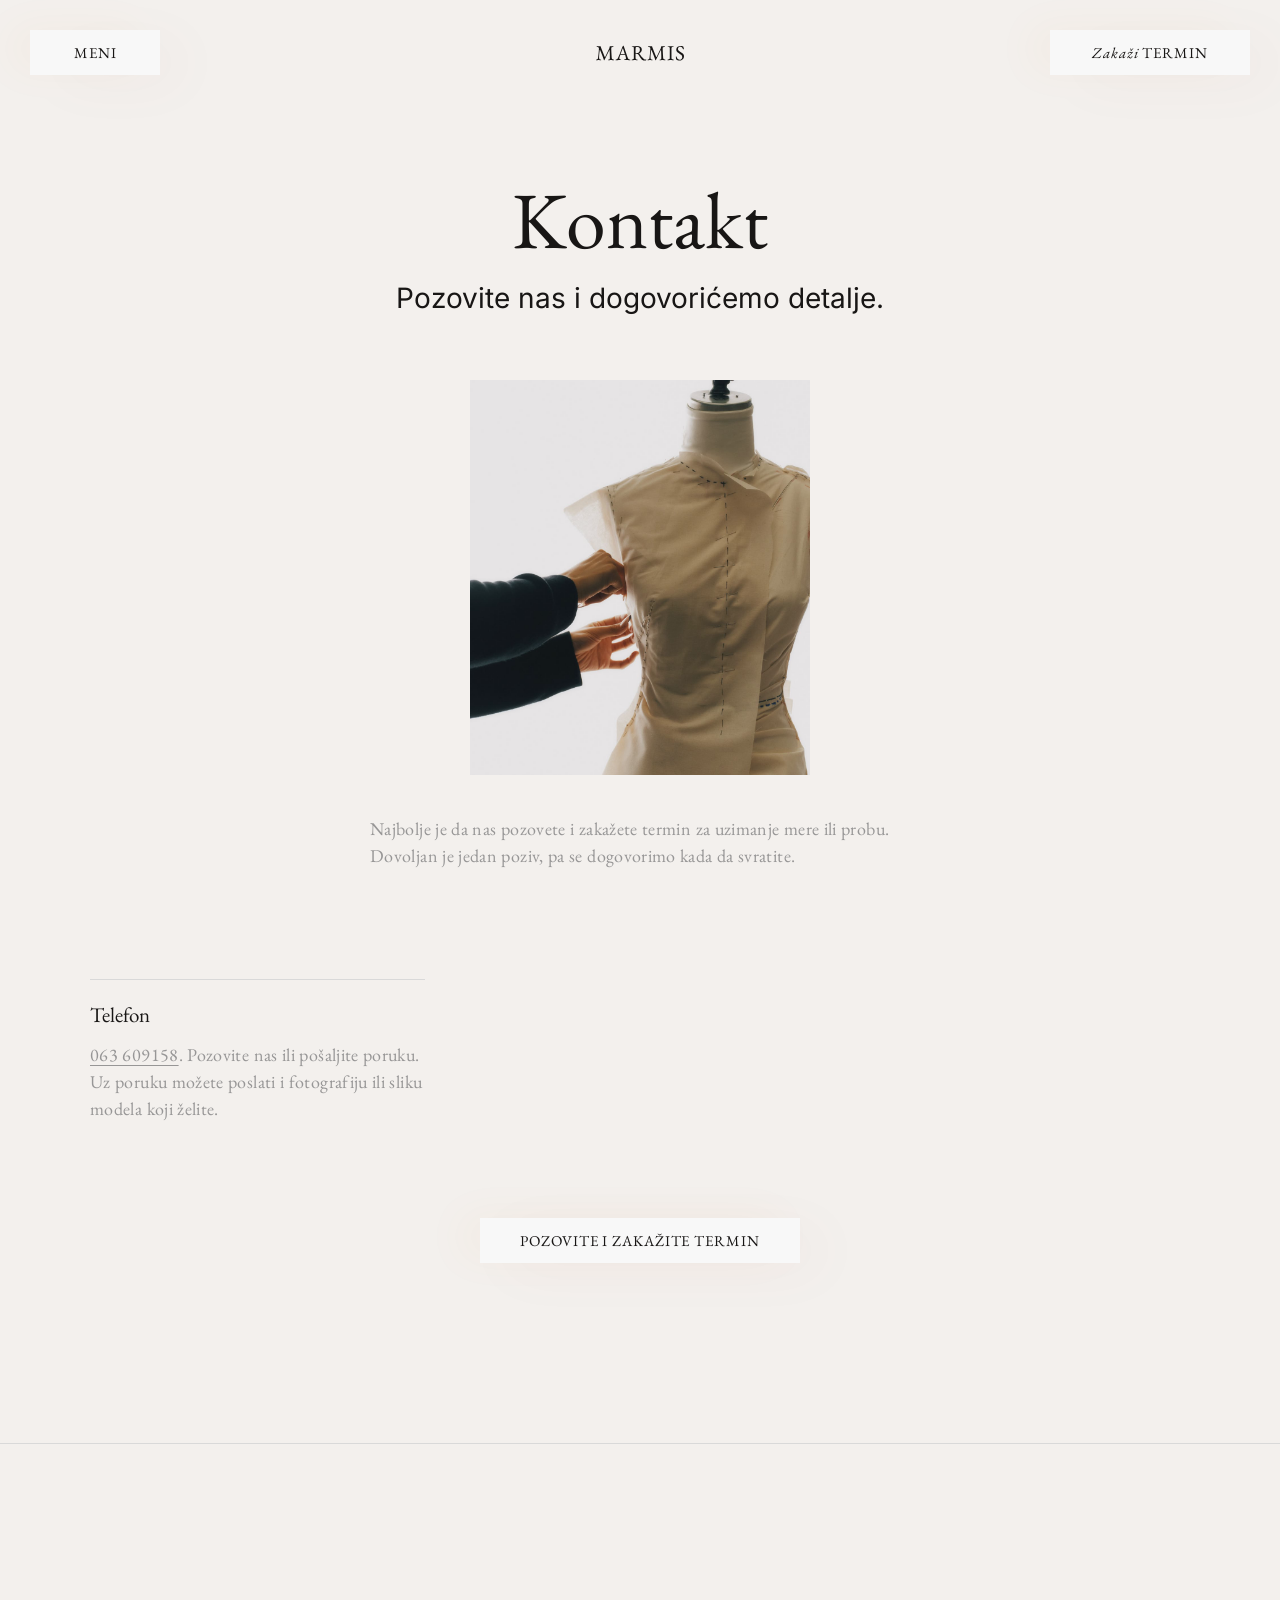
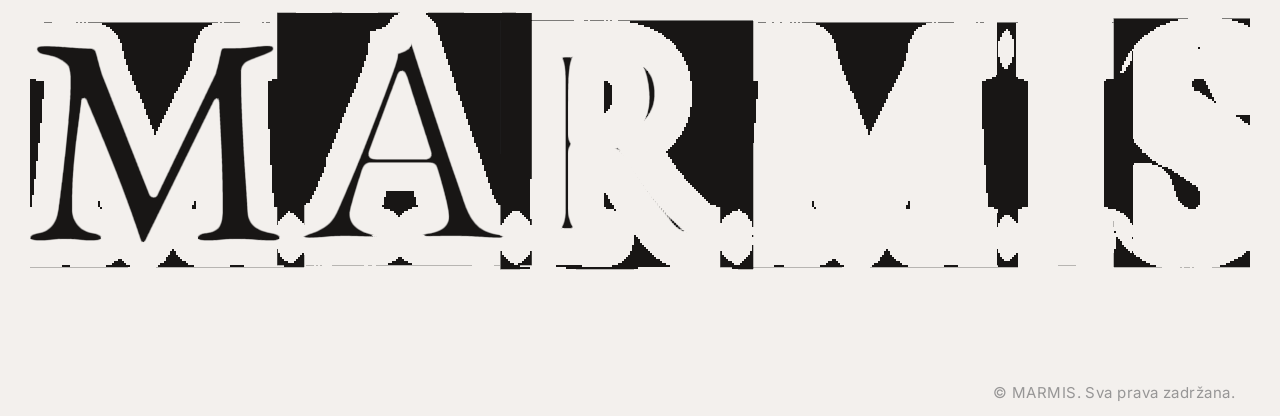
==== kontakt/index.html @ 658a33f3 "MARMIS: sajt za marmis.rs Statički mirror sajta spreman za Vercel, sa build skriptama koje ga sklapa" ====
<!DOCTYPE html><html data-dpl-id="dpl_5DJLEfML6Tahb8bYNMHiKG68mpNy" lang="sr"><head><meta charSet="utf-8"/><link rel="preconnect" href="https://xei5vqg0.api.sanity.io"/><link href="https://xei5vqg0.api.sanity.io" rel="dns-prefetch"/><meta name="viewport" content="width=device-width, initial-scale=1"/><link rel="preload" href="fonts/EBGaramond-Regular.woff2" as="font" crossorigin="anonymous" type="font/woff2"/><link rel="preload" href="fonts/EBGaramond-Italic.woff2" as="font" crossorigin="anonymous" type="font/woff2"/><link rel="stylesheet" href="/_next/static/chunks/18bp.akqca-3_.css?dpl=dpl_5DJLEfML6Tahb8bYNMHiKG68mpNy" data-precedence="next"/><link rel="stylesheet" href="/_next/static/chunks/0_ami5.utm9f8.css?dpl=dpl_5DJLEfML6Tahb8bYNMHiKG68mpNy" data-precedence="next"/><link rel="stylesheet" href="/_next/static/chunks/0ot2j1ufaj_~p.css?dpl=dpl_5DJLEfML6Tahb8bYNMHiKG68mpNy" data-precedence="next"/><link rel="stylesheet" href="/_next/static/chunks/0b.y.basln~dj.css?dpl=dpl_5DJLEfML6Tahb8bYNMHiKG68mpNy" data-precedence="next"/><link rel="stylesheet" href="/_next/static/chunks/0nga488.cjoh-.css?dpl=dpl_5DJLEfML6Tahb8bYNMHiKG68mpNy" data-precedence="next"/><link rel="preload" as="script" fetchPriority="low" href="/_next/static/chunks/17gsouh7epk3e.js?dpl=dpl_5DJLEfML6Tahb8bYNMHiKG68mpNy"/><script src="/_next/static/chunks/0f4lvirgu_tl7.js?dpl=dpl_5DJLEfML6Tahb8bYNMHiKG68mpNy" async=""></script><script src="/_next/static/chunks/0rg57dqhtc7mz.js?dpl=dpl_5DJLEfML6Tahb8bYNMHiKG68mpNy" async=""></script><script src="/_next/static/chunks/0k7clit8ax_.~.js?dpl=dpl_5DJLEfML6Tahb8bYNMHiKG68mpNy" async=""></script><script src="/_next/static/chunks/0fkbmzrhnu075.js?dpl=dpl_5DJLEfML6Tahb8bYNMHiKG68mpNy" async=""></script><script src="/_next/static/chunks/0pfr5ypyk26l~.js?dpl=dpl_5DJLEfML6Tahb8bYNMHiKG68mpNy" async=""></script><script src="/_next/static/chunks/0yw34h1reer-v.js?dpl=dpl_5DJLEfML6Tahb8bYNMHiKG68mpNy" async=""></script><script src="/_next/static/chunks/115-ylee-fuct.js?dpl=dpl_5DJLEfML6Tahb8bYNMHiKG68mpNy" async=""></script><script src="/_next/static/chunks/turbopack-02s--b2e7r0cz.js?dpl=dpl_5DJLEfML6Tahb8bYNMHiKG68mpNy" async=""></script><script src="/_next/static/chunks/0hk_b7xgkd4m6.js?dpl=dpl_5DJLEfML6Tahb8bYNMHiKG68mpNy" async=""></script><script src="/_next/static/chunks/0tgsa3kk2ystz.js?dpl=dpl_5DJLEfML6Tahb8bYNMHiKG68mpNy" async=""></script><script src="/_next/static/chunks/0_-owz2gqauyp.js?dpl=dpl_5DJLEfML6Tahb8bYNMHiKG68mpNy" async=""></script><script src="/_next/static/chunks/0lt-.ha_261u8.js?dpl=dpl_5DJLEfML6Tahb8bYNMHiKG68mpNy" async=""></script><script src="/_next/static/chunks/0jnvfabahyhmj.js?dpl=dpl_5DJLEfML6Tahb8bYNMHiKG68mpNy" async=""></script><script src="/_next/static/chunks/02unrdx1lxkac.js?dpl=dpl_5DJLEfML6Tahb8bYNMHiKG68mpNy" async=""></script><script src="/_next/static/chunks/0zjg_4s8nezvs.js?dpl=dpl_5DJLEfML6Tahb8bYNMHiKG68mpNy" async=""></script><script src="/_next/static/chunks/040~pl7oz.8jg.js?dpl=dpl_5DJLEfML6Tahb8bYNMHiKG68mpNy" async=""></script><script src="/_next/static/chunks/0rr86m823plm1.js?dpl=dpl_5DJLEfML6Tahb8bYNMHiKG68mpNy" async=""></script><script src="/_next/static/chunks/0fruuqydg84mu.js?dpl=dpl_5DJLEfML6Tahb8bYNMHiKG68mpNy" async=""></script><script src="/_next/static/chunks/0n6hizhi3wore.js?dpl=dpl_5DJLEfML6Tahb8bYNMHiKG68mpNy" async=""></script><script src="/_next/static/chunks/07yqe6s1w-tze.js?dpl=dpl_5DJLEfML6Tahb8bYNMHiKG68mpNy" async=""></script><link rel="preload" href="/_next/static/chunks/0eklt3ph0zxni.css?dpl=dpl_5DJLEfML6Tahb8bYNMHiKG68mpNy" as="style"/><link rel="apple-touch-icon" sizes="180x180" href="/apple-touch-icon.png"/><link rel="icon" type="image/png" sizes="32x32" href="/favicon-light-32x32.png" media="(prefers-color-scheme: light)"/><link rel="icon" type="image/png" sizes="16x16" href="/favicon-light-16x16.png" media="(prefers-color-scheme: light)"/><link rel="icon" type="image/png" sizes="32x32" href="/favicon-dark-32x32.png" media="(prefers-color-scheme: dark)"/><link rel="icon" type="image/png" sizes="16x16" href="/favicon-dark-16x16.png" media="(prefers-color-scheme: dark)"/><link rel="manifest" href="/site.webmanifest"/><link rel="preload" href="fonts/EBGaramond-Regular.woff2" as="font" type="font/woff2" crossorigin="anonymous"/><link rel="preload" href="fonts/EBGaramond-Italic.woff2" as="font" type="font/woff2" crossorigin="anonymous"/><title>Kontakt | MARMIS — šivačka radnja u Kragujevcu</title><meta name="description" content="Kontakt šivačke radnje MARMIS u Kragujevcu. Pozovite 063 609158 i zakažite uzimanje mere ili probu."/><meta name="application-name" content="MARMIS"/><meta name="theme-color" content="#ffffff"/><meta name="robots" content="index, follow"/><meta name="googlebot" content="index, follow, max-video-preview:-1, max-image-preview:large, max-snippet:-1"/><link rel="canonical" href="https://marmis.rs/kontakt"/><meta property="og:title" content="Kontakt | MARMIS — šivačka radnja u Kragujevcu"/><meta property="og:description" content="MARMIS je šivačka radnja u Kragujevcu. Godinama šijemo po meri, a kroj se pravi prema vašoj želji i vašoj figuri."/><meta property="og:url" content="https://marmis.rs/kontakt"/><meta property="og:site_name" content="MARMIS"/><meta property="og:locale" content="sr_RS"/><meta property="og:image" content="https://marmis.rs/images/xei5vqg0/production/8e3034304dca200363d214d56484cafa014a2326-20604x11590.jpg?w=1200&amp;h=630&amp;fit=crop"/><meta property="og:image:width" content="1200"/><meta property="og:image:height" content="630"/><meta property="og:image:alt" content="Radionica MARMIS u Kragujevcu"/><meta property="og:type" content="website"/><meta name="twitter:card" content="summary_large_image"/><meta name="twitter:title" content="Kontakt | MARMIS — šivačka radnja u Kragujevcu"/><meta name="twitter:description" content="MARMIS je šivačka radnja u Kragujevcu. Godinama šijemo po meri, a kroj se pravi prema vašoj želji i vašoj figuri."/><meta name="twitter:image" content="https://marmis.rs/images/xei5vqg0/production/8e3034304dca200363d214d56484cafa014a2326-20604x11590.jpg?w=1200&amp;h=630&amp;fit=crop"/><script type="application/ld+json">{"@context":"https://schema.org","@type":"ClothingStore","@id":"https://marmis.rs/#organization","name":"MARMIS","legalName":"MARMIS šivačka radnja","url":"https://marmis.rs","telephone":"+381 63 609158","description":"MARMIS je šivačka radnja u Kragujevcu. Godinama šijemo po meri, a kroj se pravi prema vašoj želji i vašoj figuri.","logo":{"@type":"ImageObject","url":"https://marmis.rs/android-chrome-512x512.png","width":512,"height":512},"image":["https://marmis.rs/images/xei5vqg0/production/8e3034304dca200363d214d56484cafa014a2326-20604x11590.jpg","https://marmis.rs/images/xei5vqg0/production/fe9dfb2b06f0b04fa45dc0ebd925dc3b39517dc5-1728x1001.jpg"],"address":{"@type":"PostalAddress","streetAddress":"Kneginje Ljubice 2","addressLocality":"Kragujevac","postalCode":"34000","addressRegion":"Šumadijski okrug","addressCountry":"RS"},"areaServed":{"@type":"City","name":"Kragujevac"},"knowsLanguage":"sr","currenciesAccepted":"RSD","contactPoint":{"@type":"ContactPoint","telephone":"+381 63 609158","contactType":"customer service","availableLanguage":["sr"],"areaServed":"RS"},"makesOffer":{"@type":"Offer","itemOffered":{"@type":"Service","name":"Šivenje odeće po meri","serviceType":"Šivenje po meri","provider":{"@id":"https://marmis.rs/#organization"},"areaServed":{"@type":"City","name":"Kragujevac"}}}}</script><script type="application/ld+json">{"@context":"https://schema.org","@graph":[{"@type":"WebSite","@id":"https://marmis.rs/#website","name":"MARMIS","url":"https://marmis.rs","description":"MARMIS je šivačka radnja u Kragujevcu. Godinama šijemo po meri, a kroj se pravi prema vašoj želji i vašoj figuri.","inLanguage":"sr-RS","publisher":{"@id":"https://marmis.rs/#organization"}},{"@type":"ContactPage","@id":"https://marmis.rs/kontakt#webpage","url":"https://marmis.rs/kontakt","name":"Kontakt | MARMIS — šivačka radnja u Kragujevcu","description":"Kontakt šivačke radnje MARMIS u Kragujevcu. Pozovite 063 609158 i zakažite uzimanje mere ili probu.","isPartOf":{"@id":"https://marmis.rs/#website"},"about":{"@id":"https://marmis.rs/#organization"},"inLanguage":"sr-RS","breadcrumb":{"@id":"https://marmis.rs/kontakt#breadcrumb"}},{"@type":"BreadcrumbList","@id":"https://marmis.rs/kontakt#breadcrumb","itemListElement":[{"@type":"ListItem","position":1,"name":"Početna","item":"https://marmis.rs"},{"@type":"ListItem","position":2,"name":"Kontakt"}]}]}</script><script src="/_next/static/chunks/03~yq9q893hmn.js?dpl=dpl_5DJLEfML6Tahb8bYNMHiKG68mpNy" noModule=""></script><style>/* MARMIS: impresum uklonjen iz futera */.RootLayoutFooterCredits-module-scss-module__PB550W__RootLayoutFooterCreditsTrigger{display:none!important}</style></head><body><div hidden=""><!--$--><!--/$--></div><a href="#main-content" class="skip-to-content">Pređi na sadržaj</a><!--$!--><template data-dgst="BAILOUT_TO_CLIENT_SIDE_RENDERING"></template><!--/$--><header class="RootLayoutHeader-module-scss-module__96vZrq__RootLayoutHeader RootLayoutHeader-module-scss-module__96vZrq__theme-plain RootLayoutHeader-module-scss-module__96vZrq__is-visible"><div><div data-focus-guard="true" tabindex="-1" style="width:1px;height:0px;padding:0;overflow:hidden;position:fixed;top:1px;left:1px"></div><div data-focus-lock-disabled="disabled"><div class="RootLayoutHeader-module-scss-module__96vZrq__top"><button class="Button-module-scss-module__VLzsWq__Button RootLayoutHeader-module-scss-module__96vZrq__trigger Button-module-scss-module__VLzsWq__theme-plain" id="_R_34tb_-trigger-desktop" aria-expanded="false" aria-controls="_R_34tb_-content" aria-label="Otvori meni"><span class="RootLayoutHeader-module-scss-module__96vZrq__inner"><span class="RootLayoutHeader-module-scss-module__96vZrq__menuText" aria-hidden="false"><span class="RootLayoutHeader-module-scss-module__96vZrq__menuTextLabel">Meni</span><span class="RootLayoutHeader-module-scss-module__96vZrq__menuTextCopy" aria-hidden="true">Meni</span></span><span class="RootLayoutHeader-module-scss-module__96vZrq__closeText" aria-hidden="true"><span class="RootLayoutHeader-module-scss-module__96vZrq__closeTextLabel">Zatvori</span><span class="RootLayoutHeader-module-scss-module__96vZrq__closeTextCopy" aria-hidden="true">Zatvori</span></span></span><div class="RootLayoutHeader-module-scss-module__96vZrq__RootLayoutHeaderMenuIcon RootLayoutHeader-module-scss-module__96vZrq__menuIcon RootLayoutHeader-module-scss-module__96vZrq__theme-plain"></div></button><a class="RootLayoutHeader-module-scss-module__96vZrq__logo" aria-label="Go to homepage" style="opacity:1" tabindex="0" href="/"><svg role="presentation" aria-hidden="true" focusable="false" class="Brand-module-scss-module__s2ofua__Brand RootLayoutHeader-module-scss-module__96vZrq__brand Brand-module-scss-module__s2ofua__theme-dark"><use xmlns:xlink="http://www.w3.org/1999/xlink" xlink:href="/brand.svg#logo" href="/brand.svg#logo"></use></svg></a><a class="Button-module-scss-module__VLzsWq__Button RootLayoutHeader-module-scss-module__96vZrq__button Button-module-scss-module__VLzsWq__theme-plain" tabindex="0" href="/kontakt"><div class="RootLayoutHeader-module-scss-module__96vZrq__buttonText"><div class="Button-module-scss-module__VLzsWq__ButtonAnimatedText Button-module-scss-module__VLzsWq__is-visible"><span class="Button-module-scss-module__VLzsWq__wrapper"><span class="Button-module-scss-module__VLzsWq__content"><div><p><em><span class="uppercase">z</span>akaži</em> <span class="uppercase">termin</span></p></div></span><span class="Button-module-scss-module__VLzsWq__copy" aria-hidden="true"><div><p><em><span class="uppercase">z</span>akaži</em> <span class="uppercase">termin</span></p></div></span></span></div></div><svg role="presentation" aria-hidden="true" focusable="false" class="RootLayoutHeader-module-scss-module__96vZrq__buttonIcon"><use xmlns:xlink="http://www.w3.org/1999/xlink" xlink:href="/icons.svg#bag" href="/icons.svg#bag"></use></svg></a></div><div id="_R_34tb_-content" class="RootLayoutHeader-module-scss-module__96vZrq__content" aria-labelledby="_R_34tb_-trigger-desktop"><div class="RootLayoutHeader-module-scss-module__96vZrq__overflow"><div class="RootLayoutHeader-module-scss-module__96vZrq__wrapper"><nav class="RootLayoutHeader-module-scss-module__96vZrq__primary"><ul class="RootLayoutHeader-module-scss-module__96vZrq__items"><li class="RootLayoutHeader-module-scss-module__96vZrq__item" style="--i:0"><a class="RootLayoutHeader-module-scss-module__96vZrq__link" href="/"><span class="RootLayoutHeader-module-scss-module__96vZrq__label"><span class="RootLayoutHeader-module-scss-module__96vZrq__word" style="--index:0">početna</span></span><span class="RootLayoutHeader-module-scss-module__96vZrq__copy" aria-hidden="true"><span class="RootLayoutHeader-module-scss-module__96vZrq__word" style="--index:0">početna</span></span></a></li><li class="RootLayoutHeader-module-scss-module__96vZrq__item" style="--i:1"><a class="RootLayoutHeader-module-scss-module__96vZrq__link RootLayoutHeader-module-scss-module__96vZrq__active" href="/kontakt"><span class="RootLayoutHeader-module-scss-module__96vZrq__label"><span class="RootLayoutHeader-module-scss-module__96vZrq__word" style="--index:0">Kontakt</span></span><span class="RootLayoutHeader-module-scss-module__96vZrq__copy" aria-hidden="true"><span class="RootLayoutHeader-module-scss-module__96vZrq__word" style="--index:0">Kontakt</span></span></a></li></ul></nav><div class="RootLayoutHeader-module-scss-module__96vZrq__contact"><p>Kontakt:<br/>063 609158</p></div><div class="RootLayoutHeader-module-scss-module__96vZrq__secondary"><ul></ul></div><div class="RootLayoutHeader-module-scss-module__96vZrq__legals"><ul class="RootLayoutHeader-module-scss-module__96vZrq__legalsLinks"></ul></div></div></div></div></div><div data-focus-guard="true" tabindex="-1" style="width:1px;height:0px;padding:0;overflow:hidden;position:fixed;top:1px;left:1px"></div></div></header><main id="main-content"><section class="RegistryContent-module-scss-module__0mIfQa__RegistryContent" aria-labelledby="registry-title"><div class="RegistryContent-module-scss-module__0mIfQa__container"><header class="RegistryContent-module-scss-module__0mIfQa__head"><h1 id="registry-title" class="RegistryContent-module-scss-module__0mIfQa__title">Kontakt</h1><p class="RegistryContent-module-scss-module__0mIfQa__lead">Pozovite nas i dogovorićemo detalje.</p></header><div class="RegistryContent-module-scss-module__0mIfQa__media"><img alt="Proba na krojačkoj lutki u radionici MARMIS" loading="lazy" width="1200" height="1394" decoding="async" data-nimg="1" class="RegistryContent-module-scss-module__0mIfQa__image" style="color:transparent" sizes="100.00vw" srcSet="/images/registry/dress.png?w=32&amp;q=90 32w, /images/registry/dress.png?w=48&amp;q=90 48w, /images/registry/dress.png?w=64&amp;q=90 64w, /images/registry/dress.png?w=96&amp;q=90 96w, /images/registry/dress.png?w=128&amp;q=90 128w, /images/registry/dress.png?w=256&amp;q=90 256w, /images/registry/dress.png?w=384&amp;q=90 384w, /images/registry/dress.png?w=640&amp;q=90 640w, /images/registry/dress.png?w=750&amp;q=90 750w, /images/registry/dress.png?w=828&amp;q=90 828w, /images/registry/dress.png?w=1080&amp;q=90 1080w, /images/registry/dress.png?w=1200&amp;q=90 1200w, /images/registry/dress.png?w=1920&amp;q=90 1920w, /images/registry/dress.png?w=2048&amp;q=90 2048w, /images/registry/dress.png?w=3840&amp;q=90 3840w" src="/images/registry/dress.png?w=3840&amp;q=90"/></div><div class="RegistryContent-module-scss-module__0mIfQa__featureText"><p class="RegistryContent-module-scss-module__0mIfQa__body">Najbolje je da nas pozovete i zakažete termin za uzimanje mere ili probu. Dovoljan je jedan poziv, pa se dogovorimo kada da svratite.</p></div><ul class="RegistryContent-module-scss-module__0mIfQa__platforms"><li class="RegistryContent-module-scss-module__0mIfQa__platform"><h2 class="RegistryContent-module-scss-module__0mIfQa__platformName">Telefon</h2><p class="RegistryContent-module-scss-module__0mIfQa__platformDescription"><a href="tel:+38163609158">063 609158</a>. Pozovite nas ili pošaljite poruku. Uz poruku možete poslati i fotografiju ili sliku modela koji želite.</p></li></ul><div class="RegistryContent-module-scss-module__0mIfQa__cta"><a class="Button-module-scss-module__VLzsWq__Button RegistryContent-module-scss-module__0mIfQa__button Button-module-scss-module__VLzsWq__theme-plain" href="tel:+38163609158">Pozovite i zakažite termin</a></div></div></section><!--$--><!--/$--></main><footer class="RootLayoutFooter-module-scss-module__KkJg2G__RootLayoutFooter RootLayoutFooter-module-scss-module__KkJg2G__variant-default"><div class="RootLayoutFooter-module-scss-module__KkJg2G__container"><nav class="RootLayoutFooter-module-scss-module__KkJg2G__primary"><a class="RootLayoutFooter-module-scss-module__KkJg2G__link" style="--index:0" href="/"><span class="RootLayoutFooter-module-scss-module__KkJg2G__inner"><span class="RootLayoutFooter-module-scss-module__KkJg2G__label">Početna</span><span class="RootLayoutFooter-module-scss-module__KkJg2G__copy" aria-hidden="true">Početna</span></span></a></nav><ul class="RootLayoutFooter-module-scss-module__KkJg2G__secondary"><li><a class="RootLayoutFooter-module-scss-module__KkJg2G__link" style="--index:0" href="/kontakt"><span class="RootLayoutFooter-module-scss-module__KkJg2G__inner"><span class="RootLayoutFooter-module-scss-module__KkJg2G__label">Kontakt<svg role="presentation" aria-hidden="true" focusable="false" style="transform:rotate(-135deg)" class="RootLayoutFooter-module-scss-module__KkJg2G__icon" direction="up-right"><use xmlns:xlink="http://www.w3.org/1999/xlink" xlink:href="/icons.svg#arrow" href="/icons.svg#arrow"></use></svg></span><span class="RootLayoutFooter-module-scss-module__KkJg2G__copy" aria-hidden="true">Kontakt<svg role="presentation" aria-hidden="true" focusable="false" style="transform:rotate(-135deg)" class="RootLayoutFooter-module-scss-module__KkJg2G__icon" direction="up-right"><use xmlns:xlink="http://www.w3.org/1999/xlink" xlink:href="/icons.svg#arrow" href="/icons.svg#arrow"></use></svg></span></span></a></li></ul><div class="RootLayoutFooter-module-scss-module__KkJg2G__scene"></div><div class="RootLayoutFooter-module-scss-module__KkJg2G__legals"></div><div class="RootLayoutFooter-module-scss-module__KkJg2G__credits"><p class="RootLayoutFooter-module-scss-module__KkJg2G__copyright">© MARMIS. Sva prava zadržana.</p><button class="RootLayoutFooterCredits-module-scss-module__PB550W__RootLayoutFooterCreditsTrigger" type="button" aria-haspopup="dialog" aria-expanded="false" aria-controls="radix-_R_b8tb_" data-state="closed"></button></div></div></footer><div id="fullscreen"></div><!--$!--><template data-dgst="BAILOUT_TO_CLIENT_SIDE_RENDERING"></template><!--/$--><!--$!--><template data-dgst="BAILOUT_TO_CLIENT_SIDE_RENDERING"></template><!--/$--><script>if(/^((?!chrome|android).)*safari/i.test(navigator.userAgent)){const m=document.createElement('meta');m.name='viewport';m.content="width=device-width, initial-scale=1, maximum-scale=1";document.head.appendChild(m)}</script><script>
      (function(){const ua=navigator.userAgent;const isSafari=/^((?!chrome|android).)*safari/i.test(ua);if(isSafari){const match=ua.match(/Version\/(\d+)/);const version=match ? parseInt(match[1],10) : null;if(version!==null&&version<=18){document.documentElement.classList.add('safari-legacy');}}
      })();
    </script><script>if(history.scrollRestoration){history.scrollRestoration='manual';}else{window.onbeforeunload=function(){window.scrollTo(0,0);}}</script><script>console.log("%cDeveloped by plutot.cool → https://plutot.cool/", "color: #fff; background: #000; font-weight: bold; font-family: monospace; padding: 3px 7px; border-radius: 2px;")</script><script src="/_next/static/chunks/17gsouh7epk3e.js?dpl=dpl_5DJLEfML6Tahb8bYNMHiKG68mpNy" id="_R_" async=""></script><script>(self.__next_f=self.__next_f||[]).push([0])</script><script>self.__next_f.push([1,"1:\"$Sreact.fragment\"\n3:I[331373,[\"/_next/static/chunks/0hk_b7xgkd4m6.js?dpl=dpl_5DJLEfML6Tahb8bYNMHiKG68mpNy\",\"/_next/static/chunks/0tgsa3kk2ystz.js?dpl=dpl_5DJLEfML6Tahb8bYNMHiKG68mpNy\",\"/_next/static/chunks/0_-owz2gqauyp.js?dpl=dpl_5DJLEfML6Tahb8bYNMHiKG68mpNy\",\"/_next/static/chunks/0lt-.ha_261u8.js?dpl=dpl_5DJLEfML6Tahb8bYNMHiKG68mpNy\",\"/_next/static/chunks/0jnvfabahyhmj.js?dpl=dpl_5DJLEfML6Tahb8bYNMHiKG68mpNy\",\"/_next/static/chunks/02unrdx1lxkac.js?dpl=dpl_5DJLEfML6Tahb8bYNMHiKG68mpNy\",\"/_next/static/chunks/0zjg_4s8nezvs.js?dpl=dpl_5DJLEfML6Tahb8bYNMHiKG68mpNy\",\"/_next/static/chunks/040~pl7oz.8jg.js?dpl=dpl_5DJLEfML6Tahb8bYNMHiKG68mpNy\",\"/_next/static/chunks/0rr86m823plm1.js?dpl=dpl_5DJLEfML6Tahb8bYNMHiKG68mpNy\",\"/_next/static/chunks/0fruuqydg84mu.js?dpl=dpl_5DJLEfML6Tahb8bYNMHiKG68mpNy\"],\"default\"]\n4:I[117160,[\"/_next/static/chunks/0hk_b7xgkd4m6.js?dpl=dpl_5DJLEfML6Tahb8bYNMHiKG68mpNy\",\"/_next/static/chunks/0tgsa3kk2ystz.js?dpl=dpl_5DJLEfML6Tahb8bYNMHiKG68mpNy\",\"/_next/static/chunks/0_-owz2gqauyp.js?dpl=dpl_5DJLEfML6Tahb8bYNMHiKG68mpNy\",\"/_next/static/chunks/0lt-.ha_261u8.js?dpl=dpl_5DJLEfML6Tahb8bYNMHiKG68mpNy\",\"/_next/static/chunks/0jnvfabahyhmj.js?dpl=dpl_5DJLEfML6Tahb8bYNMHiKG68mpNy\",\"/_next/static/chunks/02unrdx1lxkac.js?dpl=dpl_5DJLEfML6Tahb8bYNMHiKG68mpNy\",\"/_next/static/chunks/0zjg_4s8nezvs.js?dpl=dpl_5DJLEfML6Tahb8bYNMHiKG68mpNy\",\"/_next/static/chunks/040~pl7oz.8jg.js?dpl=dpl_5DJLEfML6Tahb8bYNMHiKG68mpNy\",\"/_next/static/chunks/0rr86m823plm1.js?dpl=dpl_5DJLEfML6Tahb8bYNMHiKG68mpNy\",\"/_next/static/chunks/0fruuqydg84mu.js?dpl=dpl_5DJLEfML6Tahb8bYNMHiKG68mpNy\"],\"default\"]\n6:I[904644,[\"/_next/static/chunks/0hk_b7xgkd4m6.js?dpl=dpl_5DJLEfML6Tahb8bYNMHiKG68mpNy\",\"/_next/static/chunks/0tgsa3kk2ystz.js?dpl=dpl_5DJLEfML6Tahb8bYNMHiKG68mpNy\",\"/_next/static/chunks/0_-owz2gqauyp.js?dpl=dpl_5DJLEfML6Tahb8bYNMHiKG68mpNy\",\"/_next/static/chunks/0lt-.ha_261u8.js?dpl=dpl_5DJLEfML6Tahb8bYNMHiKG68mpNy\",\"/_next/static/chunks/0jnvfabahyhmj.js?dpl=dpl_5DJLEfML6Tahb8bYNMHiKG68mpNy\",\"/_next/static/chunks/02unrdx1lxkac.js?dpl=dpl_5DJLEfML6Tahb8bYNMHiKG68mpNy\",\"/_next/static/chunks/0zjg_4s8nezvs.js?dpl=dpl_5DJLEfML6Tahb8bYNMHiKG68mpNy\",\"/_next/static/chunks/040~pl7oz.8jg.js?dpl=dpl_5DJLEfML6Tahb8bYNMHiKG68mpNy\",\"/_next/static/chunks/0rr86m823plm1.js?dpl=dpl_5DJLEfML6Tahb8bYNMHiKG68mpNy\",\"/_next/static/chunks/0fruuqydg84mu.js?dpl=dpl_5DJLEfML6Tahb8bYNMHiKG68mpNy\"],\"OutletBoundary\"]\n7:\"$Sreact.suspense\"\na:I[904644,[\"/_next/static/chunks/0hk_b7xgkd4m6.js?dpl=dpl_5DJLEfML6Tahb8bYNMHiKG68mpNy\",\"/_next/static/chunks/0tgsa3kk2ystz.js?dpl=dpl_5DJLEfML6Tahb8bYNMHiKG68mpNy\",\"/_next/static/chunks/0_-owz2gqauyp.js?dpl=dpl_5DJLEfML6Tahb8bYNMHiKG68mpNy\",\"/_next/static/chunks/0lt-.ha_261u8.js?dpl=dpl_5DJLEfML6Tahb8bYNMHiKG68mpNy\",\"/_next/static/chunks/0jnvfabahyhmj.js?dpl=dpl_5DJLEfML6Tahb8bYNMHiKG68mpNy\",\"/_next/static/chunks/02unrdx1lxkac.js?dpl=dpl_5DJLEfML6Tahb8bYNMHiKG68mpNy\",\"/_next/static/chunks/0zjg_4s8nezvs.js?dpl=dpl_5DJLEfML6Tahb8bYNMHiKG68mpNy\",\"/_next/static/chunks/040~pl7oz.8jg.js?dpl=dpl_5DJLEfML6Tahb8bYNMHiKG68mpNy\",\"/_next/static/chunks/0rr86m823plm1.js?dpl=dpl_5DJLEfML6Tahb8bYNMHiKG68mpNy\",\"/_next/static/chunks/0fruuqydg84mu.js?dpl=dpl_5DJLEfML6Tahb8bYNMHiKG68mpNy\"],\"ViewportBoundary\"]\n"])</script><script>self.__next_f.push([1,"c:I[904644,[\"/_next/static/chunks/0hk_b7xgkd4m6.js?dpl=dpl_5DJLEfML6Tahb8bYNMHiKG68mpNy\",\"/_next/static/chunks/0tgsa3kk2ystz.js?dpl=dpl_5DJLEfML6Tahb8bYNMHiKG68mpNy\",\"/_next/static/chunks/0_-owz2gqauyp.js?dpl=dpl_5DJLEfML6Tahb8bYNMHiKG68mpNy\",\"/_next/static/chunks/0lt-.ha_261u8.js?dpl=dpl_5DJLEfML6Tahb8bYNMHiKG68mpNy\",\"/_next/static/chunks/0jnvfabahyhmj.js?dpl=dpl_5DJLEfML6Tahb8bYNMHiKG68mpNy\",\"/_next/static/chunks/02unrdx1lxkac.js?dpl=dpl_5DJLEfML6Tahb8bYNMHiKG68mpNy\",\"/_next/static/chunks/0zjg_4s8nezvs.js?dpl=dpl_5DJLEfML6Tahb8bYNMHiKG68mpNy\",\"/_next/static/chunks/040~pl7oz.8jg.js?dpl=dpl_5DJLEfML6Tahb8bYNMHiKG68mpNy\",\"/_next/static/chunks/0rr86m823plm1.js?dpl=dpl_5DJLEfML6Tahb8bYNMHiKG68mpNy\",\"/_next/static/chunks/0fruuqydg84mu.js?dpl=dpl_5DJLEfML6Tahb8bYNMHiKG68mpNy\"],\"MetadataBoundary\"]\ne:I[563491,[\"/_next/static/chunks/0hk_b7xgkd4m6.js?dpl=dpl_5DJLEfML6Tahb8bYNMHiKG68mpNy\",\"/_next/static/chunks/0tgsa3kk2ystz.js?dpl=dpl_5DJLEfML6Tahb8bYNMHiKG68mpNy\",\"/_next/static/chunks/0_-owz2gqauyp.js?dpl=dpl_5DJLEfML6Tahb8bYNMHiKG68mpNy\",\"/_next/static/chunks/0lt-.ha_261u8.js?dpl=dpl_5DJLEfML6Tahb8bYNMHiKG68mpNy\",\"/_next/static/chunks/0jnvfabahyhmj.js?dpl=dpl_5DJLEfML6Tahb8bYNMHiKG68mpNy\",\"/_next/static/chunks/02unrdx1lxkac.js?dpl=dpl_5DJLEfML6Tahb8bYNMHiKG68mpNy\",\"/_next/static/chunks/0zjg_4s8nezvs.js?dpl=dpl_5DJLEfML6Tahb8bYNMHiKG68mpNy\",\"/_next/static/chunks/040~pl7oz.8jg.js?dpl=dpl_5DJLEfML6Tahb8bYNMHiKG68mpNy\",\"/_next/static/chunks/0rr86m823plm1.js?dpl=dpl_5DJLEfML6Tahb8bYNMHiKG68mpNy\",\"/_next/static/chunks/0fruuqydg84mu.js?dpl=dpl_5DJLEfML6Tahb8bYNMHiKG68mpNy\",\"/_next/static/chunks/0n6hizhi3wore.js?dpl=dpl_5DJLEfML6Tahb8bYNMHiKG68mpNy\"],\"default\"]\n:HL[\"/_next/static/chunks/18bp.akqca-3_.css?dpl=dpl_5DJLEfML6Tahb8bYNMHiKG68mpNy\",\"style\"]\n:HL[\"/_next/static/chunks/0_ami5.utm9f8.css?dpl=dpl_5DJLEfML6Tahb8bYNMHiKG68mpNy\",\"style\"]\n:HL[\"/_next/static/chunks/0ot2j1ufaj_~p.css?dpl=dpl_5DJLEfML6Tahb8bYNMHiKG68mpNy\",\"style\"]\n:HL[\"/_next/static/chunks/0b.y.basln~dj.css?dpl=dpl_5DJLEfML6Tahb8bYNMHiKG68mpNy\",\"style\"]\n:HL[\"/_next/static/chunks/0nga488.cjoh-.css?dpl=dpl_5DJLEfML6Tahb8bYNMHiKG68mpNy\",\"style\"]\n"])</script><script>self.__next_f.push([1,"0:{\"P\":null,\"c\":[\"\",\"registry\"],\"q\":\"\",\"i\":false,\"f\":[[[\"\",{\"children\":[\"registry\",{\"children\":[\"__PAGE__\",{}]}]},\"$undefined\",\"$undefined\",16],[[\"$\",\"$1\",\"c\",{\"children\":[[[\"$\",\"link\",\"0\",{\"rel\":\"stylesheet\",\"href\":\"/_next/static/chunks/18bp.akqca-3_.css?dpl=dpl_5DJLEfML6Tahb8bYNMHiKG68mpNy\",\"precedence\":\"next\",\"crossOrigin\":\"$undefined\",\"nonce\":\"$undefined\"}],[\"$\",\"link\",\"1\",{\"rel\":\"stylesheet\",\"href\":\"/_next/static/chunks/0_ami5.utm9f8.css?dpl=dpl_5DJLEfML6Tahb8bYNMHiKG68mpNy\",\"precedence\":\"next\",\"crossOrigin\":\"$undefined\",\"nonce\":\"$undefined\"}],[\"$\",\"link\",\"2\",{\"rel\":\"stylesheet\",\"href\":\"/_next/static/chunks/0ot2j1ufaj_~p.css?dpl=dpl_5DJLEfML6Tahb8bYNMHiKG68mpNy\",\"precedence\":\"next\",\"crossOrigin\":\"$undefined\",\"nonce\":\"$undefined\"}],[\"$\",\"link\",\"3\",{\"rel\":\"stylesheet\",\"href\":\"/_next/static/chunks/0b.y.basln~dj.css?dpl=dpl_5DJLEfML6Tahb8bYNMHiKG68mpNy\",\"precedence\":\"next\",\"crossOrigin\":\"$undefined\",\"nonce\":\"$undefined\"}],[\"$\",\"script\",\"script-0\",{\"src\":\"/_next/static/chunks/0hk_b7xgkd4m6.js?dpl=dpl_5DJLEfML6Tahb8bYNMHiKG68mpNy\",\"async\":true,\"nonce\":\"$undefined\"}],[\"$\",\"script\",\"script-1\",{\"src\":\"/_next/static/chunks/0tgsa3kk2ystz.js?dpl=dpl_5DJLEfML6Tahb8bYNMHiKG68mpNy\",\"async\":true,\"nonce\":\"$undefined\"}],[\"$\",\"script\",\"script-2\",{\"src\":\"/_next/static/chunks/0_-owz2gqauyp.js?dpl=dpl_5DJLEfML6Tahb8bYNMHiKG68mpNy\",\"async\":true,\"nonce\":\"$undefined\"}],[\"$\",\"script\",\"script-3\",{\"src\":\"/_next/static/chunks/0lt-.ha_261u8.js?dpl=dpl_5DJLEfML6Tahb8bYNMHiKG68mpNy\",\"async\":true,\"nonce\":\"$undefined\"}],[\"$\",\"script\",\"script-4\",{\"src\":\"/_next/static/chunks/0jnvfabahyhmj.js?dpl=dpl_5DJLEfML6Tahb8bYNMHiKG68mpNy\",\"async\":true,\"nonce\":\"$undefined\"}],[\"$\",\"script\",\"script-5\",{\"src\":\"/_next/static/chunks/02unrdx1lxkac.js?dpl=dpl_5DJLEfML6Tahb8bYNMHiKG68mpNy\",\"async\":true,\"nonce\":\"$undefined\"}],[\"$\",\"script\",\"script-6\",{\"src\":\"/_next/static/chunks/0zjg_4s8nezvs.js?dpl=dpl_5DJLEfML6Tahb8bYNMHiKG68mpNy\",\"async\":true,\"nonce\":\"$undefined\"}],[\"$\",\"script\",\"script-7\",{\"src\":\"/_next/static/chunks/040~pl7oz.8jg.js?dpl=dpl_5DJLEfML6Tahb8bYNMHiKG68mpNy\",\"async\":true,\"nonce\":\"$undefined\"}],[\"$\",\"script\",\"script-8\",{\"src\":\"/_next/static/chunks/0rr86m823plm1.js?dpl=dpl_5DJLEfML6Tahb8bYNMHiKG68mpNy\",\"async\":true,\"nonce\":\"$undefined\"}],[\"$\",\"script\",\"script-9\",{\"src\":\"/_next/static/chunks/0fruuqydg84mu.js?dpl=dpl_5DJLEfML6Tahb8bYNMHiKG68mpNy\",\"async\":true,\"nonce\":\"$undefined\"}]],\"$L2\"]}],{\"children\":[[\"$\",\"$1\",\"c\",{\"children\":[null,[\"$\",\"$L3\",null,{\"parallelRouterKey\":\"children\",\"error\":\"$undefined\",\"errorStyles\":\"$undefined\",\"errorScripts\":\"$undefined\",\"template\":[\"$\",\"$L4\",null,{}],\"templateStyles\":\"$undefined\",\"templateScripts\":\"$undefined\",\"notFound\":\"$undefined\",\"forbidden\":\"$undefined\",\"unauthorized\":\"$undefined\"}]]}],{\"children\":[[\"$\",\"$1\",\"c\",{\"children\":[\"$L5\",[[\"$\",\"link\",\"0\",{\"rel\":\"stylesheet\",\"href\":\"/_next/static/chunks/0nga488.cjoh-.css?dpl=dpl_5DJLEfML6Tahb8bYNMHiKG68mpNy\",\"precedence\":\"next\",\"crossOrigin\":\"$undefined\",\"nonce\":\"$undefined\"}]],[\"$\",\"$L6\",null,{\"children\":[\"$\",\"$7\",null,{\"name\":\"Next.MetadataOutlet\",\"children\":\"$@8\"}]}]]}],{},null,false,null]},null,false,\"$@9\"]},null,false,null],[\"$\",\"$1\",\"h\",{\"children\":[null,[\"$\",\"$La\",null,{\"children\":\"$Lb\"}],[\"$\",\"div\",null,{\"hidden\":true,\"children\":[\"$\",\"$Lc\",null,{\"children\":[\"$\",\"$7\",null,{\"name\":\"Next.Metadata\",\"children\":\"$Ld\"}]}]}],null]}],false]],\"m\":\"$undefined\",\"G\":[\"$e\",[[\"$\",\"link\",\"0\",{\"rel\":\"stylesheet\",\"href\":\"/_next/static/chunks/18bp.akqca-3_.css?dpl=dpl_5DJLEfML6Tahb8bYNMHiKG68mpNy\",\"precedence\":\"next\",\"crossOrigin\":\"$undefined\",\"nonce\":\"$undefined\"}],[\"$\",\"link\",\"1\",{\"rel\":\"stylesheet\",\"href\":\"/_next/static/chunks/0_ami5.utm9f8.css?dpl=dpl_5DJLEfML6Tahb8bYNMHiKG68mpNy\",\"precedence\":\"next\",\"crossOrigin\":\"$undefined\",\"nonce\":\"$undefined\"}],[\"$\",\"link\",\"2\",{\"rel\":\"stylesheet\",\"href\":\"/_next/static/chunks/0ot2j1ufaj_~p.css?dpl=dpl_5DJLEfML6Tahb8bYNMHiKG68mpNy\",\"precedence\":\"next\",\"crossOrigin\":\"$undefined\",\"nonce\":\"$undefined\"}],[\"$\",\"link\",\"3\",{\"rel\":\"stylesheet\",\"href\":\"/_next/static/chunks/0b.y.basln~dj.css?dpl=dpl_5DJLEfML6Tahb8bYNMHiKG68mpNy\",\"precedence\":\"next\",\"crossOrigin\":\"$undefined\",\"nonce\":\"$undefined\"}]]],\"S\":true,\"h\":null,\"s\":\"$undefined\",\"l\":\"$undefined\",\"p\":\"$undefined\",\"d\":\"$undefined\"}\n"])</script><script>self.__next_f.push([1,"f:[]\n9:\"$Wf\"\nb:[[\"$\",\"meta\",\"0\",{\"charSet\":\"utf-8\"}],[\"$\",\"meta\",\"1\",{\"name\":\"viewport\",\"content\":\"width=device-width, initial-scale=1\"}]]\n10:I[394020,[\"/_next/static/chunks/0hk_b7xgkd4m6.js?dpl=dpl_5DJLEfML6Tahb8bYNMHiKG68mpNy\",\"/_next/static/chunks/0tgsa3kk2ystz.js?dpl=dpl_5DJLEfML6Tahb8bYNMHiKG68mpNy\",\"/_next/static/chunks/0_-owz2gqauyp.js?dpl=dpl_5DJLEfML6Tahb8bYNMHiKG68mpNy\",\"/_next/static/chunks/0lt-.ha_261u8.js?dpl=dpl_5DJLEfML6Tahb8bYNMHiKG68mpNy\",\"/_next/static/chunks/0jnvfabahyhmj.js?dpl=dpl_5DJLEfML6Tahb8bYNMHiKG68mpNy\",\"/_next/static/chunks/02unrdx1lxkac.js?dpl=dpl_5DJLEfML6Tahb8bYNMHiKG68mpNy\",\"/_next/static/chunks/0zjg_4s8nezvs.js?dpl=dpl_5DJLEfML6Tahb8bYNMHiKG68mpNy\",\"/_next/static/chunks/040~pl7oz.8jg.js?dpl=dpl_5DJLEfML6Tahb8bYNMHiKG68mpNy\",\"/_next/static/chunks/0rr86m823plm1.js?dpl=dpl_5DJLEfML6Tahb8bYNMHiKG68mpNy\",\"/_next/static/chunks/0fruuqydg84mu.js?dpl=dpl_5DJLEfML6Tahb8bYNMHiKG68mpNy\"],\"Analytics\"]\n11:I[544636,[\"/_next/static/chunks/0hk_b7xgkd4m6.js?dpl=dpl_5DJLEfML6Tahb8bYNMHiKG68mpNy\",\"/_next/static/chunks/0tgsa3kk2ystz.js?dpl=dpl_5DJLEfML6Tahb8bYNMHiKG68mpNy\",\"/_next/static/chunks/0_-owz2gqauyp.js?dpl=dpl_5DJLEfML6Tahb8bYNMHiKG68mpNy\",\"/_next/static/chunks/0lt-.ha_261u8.js?dpl=dpl_5DJLEfML6Tahb8bYNMHiKG68mpNy\",\"/_next/static/chunks/0jnvfabahyhmj.js?dpl=dpl_5DJLEfML6Tahb8bYNMHiKG68mpNy\",\"/_next/static/chunks/02unrdx1lxkac.js?dpl=dpl_5DJLEfML6Tahb8bYNMHiKG68mpNy\",\"/_next/static/chunks/0zjg_4s8nezvs.js?dpl=dpl_5DJLEfML6Tahb8bYNMHiKG68mpNy\",\"/_next/static/chunks/040~pl7oz.8jg.js?dpl=dpl_5DJLEfML6Tahb8bYNMHiKG68mpNy\",\"/_next/static/chunks/0rr86m823plm1.js?dpl=dpl_5DJLEfML6Tahb8bYNMHiKG68mpNy\",\"/_next/static/chunks/0fruuqydg84mu.js?dpl=dpl_5DJLEfML6Tahb8bYNMHiKG68mpNy\"],\"PostHogProvider\"]\n:HL[\"fonts/EBGaramond-Regular.woff2\",\"font\",{\"crossOrigin\":\"anonymous\",\"type\":\"font/woff2\"}]\n:HL[\"fonts/EBGaramond-Italic.woff2\",\"font\",{\"crossOrigin\":\"anonymous\",\"type\":\"font/woff2\"}]\n"])</script><script>self.__next_f.push([1,"2:[\"$\",\"html\",null,{\"lang\":\"sr\",\"children\":[[\"$\",\"head\",null,{\"children\":[[\"$\",\"link\",null,{\"rel\":\"apple-touch-icon\",\"sizes\":\"180x180\",\"href\":\"/apple-touch-icon.png\"}],[\"$\",\"link\",null,{\"rel\":\"icon\",\"type\":\"image/png\",\"sizes\":\"32x32\",\"href\":\"/favicon-light-32x32.png\",\"media\":\"(prefers-color-scheme: light)\"}],[\"$\",\"link\",null,{\"rel\":\"icon\",\"type\":\"image/png\",\"sizes\":\"16x16\",\"href\":\"/favicon-light-16x16.png\",\"media\":\"(prefers-color-scheme: light)\"}],[\"$\",\"link\",null,{\"rel\":\"icon\",\"type\":\"image/png\",\"sizes\":\"32x32\",\"href\":\"/favicon-dark-32x32.png\",\"media\":\"(prefers-color-scheme: dark)\"}],[\"$\",\"link\",null,{\"rel\":\"icon\",\"type\":\"image/png\",\"sizes\":\"16x16\",\"href\":\"/favicon-dark-16x16.png\",\"media\":\"(prefers-color-scheme: dark)\"}],[\"$\",\"link\",null,{\"rel\":\"manifest\",\"href\":\"/site.webmanifest\"}],[\"$\",\"script\",null,{\"type\":\"application/ld+json\",\"dangerouslySetInnerHTML\":{\"__html\":\"{\\\"@context\\\":\\\"https://schema.org\\\",\\\"@type\\\":\\\"ClothingStore\\\",\\\"@id\\\":\\\"https://marmis.rs/#organization\\\",\\\"name\\\":\\\"MARMIS\\\",\\\"legalName\\\":\\\"MARMIS šivačka radnja\\\",\\\"url\\\":\\\"https://marmis.rs\\\",\\\"telephone\\\":\\\"+381 63 609158\\\",\\\"description\\\":\\\"MARMIS je šivačka radnja u Kragujevcu. Godinama šijemo po meri, a kroj se pravi prema vašoj želji i vašoj figuri.\\\",\\\"logo\\\":{\\\"@type\\\":\\\"ImageObject\\\",\\\"url\\\":\\\"https://marmis.rs/android-chrome-512x512.png\\\",\\\"width\\\":512,\\\"height\\\":512},\\\"image\\\":[\\\"https://marmis.rs/images/xei5vqg0/production/8e3034304dca200363d214d56484cafa014a2326-20604x11590.jpg\\\",\\\"https://marmis.rs/images/xei5vqg0/production/fe9dfb2b06f0b04fa45dc0ebd925dc3b39517dc5-1728x1001.jpg\\\"],\\\"address\\\":{\\\"@type\\\":\\\"PostalAddress\\\",\\\"streetAddress\\\":\\\"Kneginje Ljubice 2\\\",\\\"addressLocality\\\":\\\"Kragujevac\\\",\\\"postalCode\\\":\\\"34000\\\",\\\"addressRegion\\\":\\\"Šumadijski okrug\\\",\\\"addressCountry\\\":\\\"RS\\\"},\\\"areaServed\\\":{\\\"@type\\\":\\\"City\\\",\\\"name\\\":\\\"Kragujevac\\\"},\\\"knowsLanguage\\\":\\\"sr\\\",\\\"currenciesAccepted\\\":\\\"RSD\\\",\\\"contactPoint\\\":{\\\"@type\\\":\\\"ContactPoint\\\",\\\"telephone\\\":\\\"+381 63 609158\\\",\\\"contactType\\\":\\\"customer service\\\",\\\"availableLanguage\\\":[\\\"sr\\\"],\\\"areaServed\\\":\\\"RS\\\"},\\\"makesOffer\\\":{\\\"@type\\\":\\\"Offer\\\",\\\"itemOffered\\\":{\\\"@type\\\":\\\"Service\\\",\\\"name\\\":\\\"Šivenje odeće po meri\\\",\\\"serviceType\\\":\\\"Šivenje po meri\\\",\\\"provider\\\":{\\\"@id\\\":\\\"https://marmis.rs/#organization\\\"},\\\"areaServed\\\":{\\\"@type\\\":\\\"City\\\",\\\"name\\\":\\\"Kragujevac\\\"}}}}\"}}],[\"$\",\"script\",null,{\"type\":\"application/ld+json\",\"dangerouslySetInnerHTML\":{\"__html\":\"{\\\"@context\\\":\\\"https://schema.org\\\",\\\"@graph\\\":[{\\\"@type\\\":\\\"WebSite\\\",\\\"@id\\\":\\\"https://marmis.rs/#website\\\",\\\"name\\\":\\\"MARMIS\\\",\\\"url\\\":\\\"https://marmis.rs\\\",\\\"description\\\":\\\"MARMIS je šivačka radnja u Kragujevcu. Godinama šijemo po meri, a kroj se pravi prema vašoj želji i vašoj figuri.\\\",\\\"inLanguage\\\":\\\"sr-RS\\\",\\\"publisher\\\":{\\\"@id\\\":\\\"https://marmis.rs/#organization\\\"}},{\\\"@type\\\":\\\"ContactPage\\\",\\\"@id\\\":\\\"https://marmis.rs/kontakt#webpage\\\",\\\"url\\\":\\\"https://marmis.rs/kontakt\\\",\\\"name\\\":\\\"Kontakt | MARMIS — šivačka radnja u Kragujevcu\\\",\\\"description\\\":\\\"Kontakt šivačke radnje MARMIS u Kragujevcu. Pozovite 063 609158 i zakažite uzimanje mere ili probu.\\\",\\\"isPartOf\\\":{\\\"@id\\\":\\\"https://marmis.rs/#website\\\"},\\\"about\\\":{\\\"@id\\\":\\\"https://marmis.rs/#organization\\\"},\\\"inLanguage\\\":\\\"sr-RS\\\",\\\"breadcrumb\\\":{\\\"@id\\\":\\\"https://marmis.rs/kontakt#breadcrumb\\\"}},{\\\"@type\\\":\\\"BreadcrumbList\\\",\\\"@id\\\":\\\"https://marmis.rs/kontakt#breadcrumb\\\",\\\"itemListElement\\\":[{\\\"@type\\\":\\\"ListItem\\\",\\\"position\\\":1,\\\"name\\\":\\\"Početna\\\",\\\"item\\\":\\\"https://marmis.rs\\\"},{\\\"@type\\\":\\\"ListItem\\\",\\\"position\\\":2,\\\"name\\\":\\\"Kontakt\\\"}]}]}\"}}],[\"$\",\"link\",null,{\"rel\":\"preload\",\"href\":\"fonts/EBGaramond-Regular.woff2\",\"as\":\"font\",\"type\":\"font/woff2\",\"crossOrigin\":\"anonymous\"}],[\"$\",\"link\",null,{\"rel\":\"preload\",\"href\":\"fonts/EBGaramond-Italic.woff2\",\"as\":\"font\",\"type\":\"font/woff2\",\"crossOrigin\":\"anonymous\"}]]}],[\"$\",\"body\",null,{\"children\":[[\"$\",\"a\",null,{\"href\":\"#main-content\",\"className\":\"skip-to-content\",\"children\":\"Pređi na sadržaj\"}],[\"$\",\"$L10\",null,{}],[\"$\",\"$L11\",null,{\"children\":\"$L12\"}],[\"$\",\"div\",null,{\"id\":\"fullscreen\"}],\"$L13\",false,[\"$\",\"script\",null,{\"dangerouslySetInnerHTML\":{\"__html\":\"if(/^((?!chrome|android).)*safari/i.test(navigator.userAgent)){const m=document.createElement('meta');m.name='viewport';m.content=\\\"width=device-width, initial-scale=1, maximum-scale=1\\\";document.head.appendChild(m)}\"}}],[\"$\",\"script\",null,{\"dangerouslySetInnerHTML\":{\"__html\":\"\\n      (function(){const ua=navigator.userAgent;const isSafari=/^((?!chrome|android).)*safari/i.test(ua);if(isSafari){const match=ua.match(/Version\\\\/(\\\\d+)/);const version=match ? parseInt(match[1],10) : null;if(version!==null&&version\u003c=18){document.documentElement.classList.add('safari-legacy');}}\\n      })();\\n    \"}}],[\"$\",\"script\",null,{\"dangerouslySetInnerHTML\":{\"__html\":\"if(history.scrollRestoration){history.scrollRestoration='manual';}else{window.onbeforeunload=function(){window.scrollTo(0,0);}}\"}}],[\"$\",\"script\",null,{\"dangerouslySetInnerHTML\":{\"__html\":\"console.log(\\\"%cDeveloped by plutot.cool → https://plutot.cool/\\\", \\\"color: #fff; background: #000; font-weight: bold; font-family: monospace; padding: 3px 7px; border-radius: 2px;\\\")\"}}]]}]]}]\n:HC\"https://xei5vqg0.api.sanity.io\"\n:HD\"https://xei5vqg0.api.sanity.io\"\n"])</script><script>self.__next_f.push([1,"14:I[401718,[\"/_next/static/chunks/0hk_b7xgkd4m6.js?dpl=dpl_5DJLEfML6Tahb8bYNMHiKG68mpNy\",\"/_next/static/chunks/0tgsa3kk2ystz.js?dpl=dpl_5DJLEfML6Tahb8bYNMHiKG68mpNy\",\"/_next/static/chunks/0_-owz2gqauyp.js?dpl=dpl_5DJLEfML6Tahb8bYNMHiKG68mpNy\",\"/_next/static/chunks/0lt-.ha_261u8.js?dpl=dpl_5DJLEfML6Tahb8bYNMHiKG68mpNy\",\"/_next/static/chunks/0jnvfabahyhmj.js?dpl=dpl_5DJLEfML6Tahb8bYNMHiKG68mpNy\",\"/_next/static/chunks/02unrdx1lxkac.js?dpl=dpl_5DJLEfML6Tahb8bYNMHiKG68mpNy\",\"/_next/static/chunks/0zjg_4s8nezvs.js?dpl=dpl_5DJLEfML6Tahb8bYNMHiKG68mpNy\",\"/_next/static/chunks/040~pl7oz.8jg.js?dpl=dpl_5DJLEfML6Tahb8bYNMHiKG68mpNy\",\"/_next/static/chunks/0rr86m823plm1.js?dpl=dpl_5DJLEfML6Tahb8bYNMHiKG68mpNy\",\"/_next/static/chunks/0fruuqydg84mu.js?dpl=dpl_5DJLEfML6Tahb8bYNMHiKG68mpNy\"],\"default\"]\n15:I[92557,[\"/_next/static/chunks/0hk_b7xgkd4m6.js?dpl=dpl_5DJLEfML6Tahb8bYNMHiKG68mpNy\",\"/_next/static/chunks/0tgsa3kk2ystz.js?dpl=dpl_5DJLEfML6Tahb8bYNMHiKG68mpNy\",\"/_next/static/chunks/0_-owz2gqauyp.js?dpl=dpl_5DJLEfML6Tahb8bYNMHiKG68mpNy\",\"/_next/static/chunks/0lt-.ha_261u8.js?dpl=dpl_5DJLEfML6Tahb8bYNMHiKG68mpNy\",\"/_next/static/chunks/0jnvfabahyhmj.js?dpl=dpl_5DJLEfML6Tahb8bYNMHiKG68mpNy\",\"/_next/static/chunks/02unrdx1lxkac.js?dpl=dpl_5DJLEfML6Tahb8bYNMHiKG68mpNy\",\"/_next/static/chunks/0zjg_4s8nezvs.js?dpl=dpl_5DJLEfML6Tahb8bYNMHiKG68mpNy\",\"/_next/static/chunks/040~pl7oz.8jg.js?dpl=dpl_5DJLEfML6Tahb8bYNMHiKG68mpNy\",\"/_next/static/chunks/0rr86m823plm1.js?dpl=dpl_5DJLEfML6Tahb8bYNMHiKG68mpNy\",\"/_next/static/chunks/0fruuqydg84mu.js?dpl=dpl_5DJLEfML6Tahb8bYNMHiKG68mpNy\"],\"default\"]\n13:[\"$\",\"$L14\",null,{\"projectId\":\"xei5vqg0\",\"dataset\":\"production\",\"apiHost\":\"https://api.sanity.io\",\"apiVersion\":\"2026-01-22\",\"useProjectHostname\":true,\"requestTagPrefix\":\"$undefined\",\"requestTag\":\"$undefined\",\"token\":\"$undefined\",\"draftModeEnabled\":false,\"draftModePerspective\":\"published\",\"refreshOnMount\":\"$undefined\",\"refreshOnFocus\":\"$undefined\",\"refreshOnReconnect\":\"$undefined\",\"onError\":\"$undefined\",\"onGoAway\":\"$undefined\",\"intervalOnGoAway\":\"$undefined\",\"revalidateSyncTags\":\"$undefined\"}]\n"])</script><script>self.__next_f.push([1,"12:[\"$\",\"$L15\",null,{\"formats\":\"$undefined\",\"locale\":\"sr\",\"messages\":{\"accessibility\":{\"skip_to_content\":\"Pređi na sadržaj\",\"video_play\":\"Pusti video\",\"video_pause\":\"Pauziraj video\",\"video_progress\":\"Napredak videa\",\"carousel_previous\":\"Navigacija galerijom\",\"carousel_next\":\"Navigacija galerijom\",\"carousel_navigation\":\"Navigacija galerijom\",\"carousel_goto\":\"Idi na sliku {index}\",\"poi_open\":\"Otvori detalj\",\"poi_close\":\"Zatvori detalj\",\"tooltip_open\":\"Otvori objašnjenje\",\"tooltip_close\":\"Zatvori objašnjenje\"},\"header\":{\"open\":\"Meni\",\"close\":\"Zatvori\",\"registry\":\"Kontakt\",\"accessibility\":{\"home\":\"Idi na početnu\",\"open_menu\":\"Otvori meni\",\"close_menu\":\"Zatvori meni\"}},\"footer\":{\"accessibility\":\"Pristupačnost\",\"registry\":\"Kontakt\",\"email_capture\":{\"label\":\"Ostanite u kontaktu sa radnjom\",\"placeholder\":\"Vaša e-mail adresa\",\"submit\":\"Prijavi se\",\"success\":\"Hvala. Javićemo vam se.\",\"error_invalid\":\"Unesite ispravnu e-mail adresu.\",\"error_generic\":\"Nešto nije u redu. Pokušajte ponovo.\"},\"credits\":{\"label\":\"\",\"text\":{\"__html\":\"MARMIS — šivačka radnja u Kragujevcu\u003cbr />Šivenje odeće po meri\"}}},\"not_found\":{\"title\":\"Stranica nije pronađena\",\"description\":\"Stranica koju tražite ne postoji ili je premještena.\",\"button\":\"\u003cspan class='uppercase'>Nazad na početnu\u003c/span>\"},\"checkout\":{\"title\":\"Poručbina | MARMIS\",\"breadcrumb\":{\"name\":\"Koraci poručbine\",\"back\":\"Nazad na {step}\",\"labels\":{\"product\":\"Usluga\",\"process\":\"Kako radimo\",\"informations\":\"Podaci\",\"details\":\"Odeća i posao\",\"payment\":\"Potvrda\"}},\"pane\":{\"summary\":{\"title\":\"Pregled porudžbine\",\"label\":\"Ovde počinje vaša porudžbina.\",\"image\":\"Slika usluge\",\"lead_time\":\"Gotovo za 2–3 nedelje\",\"details\":{\"subtotal\":\"Međuzbir\",\"tax\":\"PDV\",\"shipping\":\"Dostava\",\"total\":\"Ukupno\"}},\"images\":{\"a_line\":\"Pregled: klasičan kroj\",\"column\":\"Pregled: uzak kroj\",\"ballgown\":\"Pregled: širok kroj\"}},\"titles\":{\"process\":\"Kako radimo\",\"informations\":\"Kontakt i preuzimanje:\",\"details\":\"Vaša odeća i posao:\",\"payment\":\"Plaćanje:\"},\"steps\":{\"process\":{\"submit\":\"Sledeći korak\"},\"informations\":{\"fieldset\":{\"address\":\"Adresa za preuzimanje\"},\"fields\":{\"fullname\":{\"label\":\"Ime i prezime\",\"placeholder\":\"Marija Marković\"},\"email\":{\"label\":\"E-mail adresa\",\"placeholder\":\"marija@primer.rs\"},\"phone\":{\"label\":\"Broj telefona\",\"country_label\":\"Pozivni broj\",\"placeholder\":\"060 123 4567\"},\"shipping_address_line_1\":{\"label\":\"Adresa za preuzimanje\",\"placeholder\":\"Ulica i broj\"},\"shipping_address_line_2\":{\"label\":\"Adresa za preuzimanje (nastavak)\",\"placeholder\":\"\"},\"address_line_1\":{\"label\":\"Adresa\",\"placeholder\":\"Ulica i broj\"},\"address_line_2\":{\"label\":\"Adresa (nastavak)\",\"placeholder\":\"\"},\"country_code\":{\"label\":\"Država\",\"placeholder\":\"Izaberite državu\"},\"city_locality\":{\"label\":\"Grad\",\"placeholder\":\"Beograd\"},\"state_province\":{\"label\":\"Okrug\",\"placeholder\":\"Beograd\"},\"postal_code\":{\"label\":\"Poštanski broj\",\"placeholder\":\"11000\"},\"pickup_same\":{\"label\":\"Da li je adresa za preuzimanje i vraćanje ista?\",\"accessibility\":\"Adresa za preuzimanje i vraćanje je ista kao adresa za isporuku\",\"options\":{\"same\":\"Da\",\"different\":\"Ne\"}},\"billing_same\":{\"label\":\"Da li je adresa za račun ista?\",\"accessibility\":\"Adresa za račun je ista kao adresa za isporuku\",\"options\":{\"same\":\"Da\",\"different\":\"Ne\"}}},\"suggestion\":\"Da li ste mislili {address}\",\"suggestion_cta\":\"Koristi ovu adresu →\",\"submit\":\"Sledeći korak\"},\"details\":{\"fields\":{\"date\":{\"label\":\"Vrsta odeće\",\"placeholder\":\"npr. haljina, sako, pantalone\"},\"location\":{\"label\":\"Materijal\",\"placeholder\":\"npr. pamuk, svila, teksas\"},\"recipient_name\":{\"label\":\"Za koga radimo?\",\"placeholder\":\"Ime i prezime\"},\"upload\":{\"label\":\"Fotografija odeće:\",\"filled\":\"Fajl je poslat (kliknite za izmenu)\",\"empty\":\"Pošalji\",\"legend\":\"(opciono)\"},\"sculpture_height\":{\"label\":\"Izaberite vrstu posla\",\"accessibility\":\"Izaberite vrstu posla\",\"options\":{\"scale_1\":\"Prepravka\",\"scale_2\":\"Šivenje po meri\"}},\"base\":{\"label\":\"Rok izrade:\",\"accessibility\":\"Izaberite rok izrade\",\"options\":{\"free_standing\":\"Standardno\",\"wall_mounted\":\"Hitno\"}}},\"uploading\":\"Slanje...\",\"submit\":\"Sledeći korak\"},\"payment\":{\"methods\":{\"label\":\"Izaberite način plaćanja\",\"card\":\"Platna kartica\",\"paypal\":\"PayPal\"},\"card\":{\"fields\":{\"name\":{\"label\":\"Ime na kartici\",\"placeholder\":\"Marija Marković\"},\"number\":{\"label\":\"Broj kartice\"},\"expiry\":{\"label\":\"Datum isteka\"},\"cvc\":{\"label\":\"CVC\"}},\"errors\":{\"invalid_card\":\"Podaci o kartici nisu ispravni.\",\"processing_error\":\"Došlo je do greške pri plaćanju. Pokušajte ponovo.\"}},\"processing\":\"Obrada...\",\"success\":\"Plaćanje je uspelo! Preusmeravamo vas...\",\"submit\":\"Plati ${total}\",\"terms\":{\"label\":\"Pročitao/la sam i prihvatam \u003cterms>Uslove korišćenja\u003c/terms> i \u003cprivacy>Politiku privatnosti\u003c/privacy> koji važe za ovu porudžbinu.\",\"accessibility\":\"Pročitao/la sam i prihvatam Uslove korišćenja i Politiku privatnosti koji važe za ovu porudžbinu\",\"required\":\"Prihvatite Uslove korišćenja i Politiku privatnosti da biste nastavili.\"},\"or_card\":\"Ili platite karticom\"}}},\"thank_you\":{\"title\":\"Hvala na porudžbini! | MARMIS\",\"what_happens_next\":{\"heading\":\"Šta dalje\",\"steps\":[{\"title\":\"Porudžbina je primljena\",\"body\":\"Uskoro ćete dobiti potvrdu na e-mail.\"},{\"title\":\"Javljamo se\",\"body\":\"Zvaćemo vas u roku od jednog do dva radna dana da dogovorimo detalje i termin.\"},{\"title\":\"Izrada\",\"body\":\"Rad počinje kad se dogovorimo oko detalja i obično traje dva do tri dana za prepravke, odnosno dve do tri nedelje za šivenje po meri.\"},{\"title\":\"Preuzimanje\",\"body\":\"Javljamo vam čim bude gotovo, uz uputstvo za održavanje.\"}],\"support\":\"Imate pitanje u međuvremenu? Pišite nam na\"}},\"product\":{\"hero\":{\"drag\":\"Prevucite\"},\"details\":{\"style\":{\"label\":\"Izaberite kroj\",\"options\":{\"a_line\":\"Klasičan\",\"column\":\"Uzak\",\"ballgown\":\"Širok\"}},\"add_to_cart\":{\"button\":\"Zakažite termin\"},\"reassurance\":{\"made_to_order\":\"Šijemo u sopstvenoj radionici\",\"lead_time\":\"Prepravke za dva do tri dana, šivenje po meri za dve do tri nedelje\",\"secure_checkout\":\"Termin potvrđujemo telefonom nakon slanja zahteva\"}},\"registry_cta\":\"Kontaktirajte nas\"},\"registry\":{\"metadata\":{\"title\":\"Kontakt\",\"description\":\"Kontakt šivačke radnje MARMIS u Kragujevcu. Pozovite 063 609158 i zakažite uzimanje mere ili probu.\"},\"title\":\"Kontakt\",\"description\":\"Pozovite nas i dogovorićemo detalje.\",\"intro\":\"Najbolje je da nas pozovete i zakažete termin za uzimanje mere ili probu. Dovoljan je jedan poziv, pa se dogovorimo kada da svratite.\",\"platforms_lead\":\"\",\"platforms\":{\"the_knot\":{\"name\":\"Telefon\",\"description\":\"063 609158. Pozovite nas ili pošaljite poruku. Uz poruku možete poslati i fotografiju ili sliku modela koji želite.\"}},\"cta\":\"Pozovite i zakažite termin\"},\"gallery\":{\"filters\":{\"open\":\"Otvori filtere\",\"filter_by\":\"Filter\",\"labels\":{\"in_situ\":\"U enterijeru\",\"up_close\":\"Detalj\",\"brand_world\":\"Radionica\"},\"accessibility\":{\"close_filters\":\"Zatvori filtere\"}}}},\"now\":\"$undefined\",\"timeZone\":\"UTC\",\"children\":[\"$L16\",\"$L17\"]}]\n"])</script><script>self.__next_f.push([1,"18:I[566644,[\"/_next/static/chunks/0hk_b7xgkd4m6.js?dpl=dpl_5DJLEfML6Tahb8bYNMHiKG68mpNy\",\"/_next/static/chunks/0tgsa3kk2ystz.js?dpl=dpl_5DJLEfML6Tahb8bYNMHiKG68mpNy\",\"/_next/static/chunks/0_-owz2gqauyp.js?dpl=dpl_5DJLEfML6Tahb8bYNMHiKG68mpNy\",\"/_next/static/chunks/0lt-.ha_261u8.js?dpl=dpl_5DJLEfML6Tahb8bYNMHiKG68mpNy\",\"/_next/static/chunks/0jnvfabahyhmj.js?dpl=dpl_5DJLEfML6Tahb8bYNMHiKG68mpNy\",\"/_next/static/chunks/02unrdx1lxkac.js?dpl=dpl_5DJLEfML6Tahb8bYNMHiKG68mpNy\",\"/_next/static/chunks/0zjg_4s8nezvs.js?dpl=dpl_5DJLEfML6Tahb8bYNMHiKG68mpNy\",\"/_next/static/chunks/040~pl7oz.8jg.js?dpl=dpl_5DJLEfML6Tahb8bYNMHiKG68mpNy\",\"/_next/static/chunks/0rr86m823plm1.js?dpl=dpl_5DJLEfML6Tahb8bYNMHiKG68mpNy\",\"/_next/static/chunks/0fruuqydg84mu.js?dpl=dpl_5DJLEfML6Tahb8bYNMHiKG68mpNy\"],\"RootLayoutLoaderProvider\"]\n19:I[582564,[\"/_next/static/chunks/0hk_b7xgkd4m6.js?dpl=dpl_5DJLEfML6Tahb8bYNMHiKG68mpNy\",\"/_next/static/chunks/0tgsa3kk2ystz.js?dpl=dpl_5DJLEfML6Tahb8bYNMHiKG68mpNy\",\"/_next/static/chunks/0_-owz2gqauyp.js?dpl=dpl_5DJLEfML6Tahb8bYNMHiKG68mpNy\",\"/_next/static/chunks/0lt-.ha_261u8.js?dpl=dpl_5DJLEfML6Tahb8bYNMHiKG68mpNy\",\"/_next/static/chunks/0jnvfabahyhmj.js?dpl=dpl_5DJLEfML6Tahb8bYNMHiKG68mpNy\",\"/_next/static/chunks/02unrdx1lxkac.js?dpl=dpl_5DJLEfML6Tahb8bYNMHiKG68mpNy\",\"/_next/static/chunks/0zjg_4s8nezvs.js?dpl=dpl_5DJLEfML6Tahb8bYNMHiKG68mpNy\",\"/_next/static/chunks/040~pl7oz.8jg.js?dpl=dpl_5DJLEfML6Tahb8bYNMHiKG68mpNy\",\"/_next/static/chunks/0rr86m823plm1.js?dpl=dpl_5DJLEfML6Tahb8bYNMHiKG68mpNy\",\"/_next/static/chunks/0fruuqydg84mu.js?dpl=dpl_5DJLEfML6Tahb8bYNMHiKG68mpNy\"],\"RootLayoutLoader\"]\n1a:I[688946,[\"/_next/static/chunks/0hk_b7xgkd4m6.js?dpl=dpl_5DJLEfML6Tahb8bYNMHiKG68mpNy\",\"/_next/static/chunks/0tgsa3kk2ystz.js?dpl=dpl_5DJLEfML6Tahb8bYNMHiKG68mpNy\",\"/_next/static/chunks/0_-owz2gqauyp.js?dpl=dpl_5DJLEfML6Tahb8bYNMHiKG68mpNy\",\"/_next/static/chunks/0lt-.ha_261u8.js?dpl=dpl_5DJLEfML6Tahb8bYNMHiKG68mpNy\",\"/_next/static/chunks/0jnvfabahyhmj.js?dpl=dpl_5DJLEfML6Tahb8bYNMHiKG68mpNy\",\"/_next/static/chunks/02unrdx1lxkac.js?dpl=dpl_5DJLEfML6Tahb8bYNMHiKG68mpNy\",\"/_next/static/chunks/0zjg_4s8nezvs.js?dpl=dpl_5DJLEfML6Tahb8bYNMHiKG68mpNy\",\"/_next/static/chunks/040~pl7oz.8jg.js?dpl=dpl_5DJLEfML6Tahb8bYNMHiKG68mpNy\",\"/_next/static/chunks/0rr86m823plm1.js?dpl=dpl_5DJLEfML6Tahb8bYNMHiKG68mpNy\",\"/_next/static/chunks/0fruuqydg84mu.js?dpl=dpl_5DJLEfML6Tahb8bYNMHiKG68mpNy\"],\"RootLayoutHeaderProvider\"]\n1b:I[471646,[\"/_next/static/chunks/0hk_b7xgkd4m6.js?dpl=dpl_5DJLEfML6Tahb8bYNMHiKG68mpNy\",\"/_next/static/chunks/0tgsa3kk2ystz.js?dpl=dpl_5DJLEfML6Tahb8bYNMHiKG68mpNy\",\"/_next/static/chunks/0_-owz2gqauyp.js?dpl=dpl_5DJLEfML6Tahb8bYNMHiKG68mpNy\",\"/_next/static/chunks/0lt-.ha_261u8.js?dpl=dpl_5DJLEfML6Tahb8bYNMHiKG68mpNy\",\"/_next/static/chunks/0jnvfabahyhmj.js?dpl=dpl_5DJLEfML6Tahb8bYNMHiKG68mpNy\",\"/_next/static/chunks/02unrdx1lxkac.js?dpl=dpl_5DJLEfML6Tahb8bYNMHiKG68mpNy\",\"/_next/static/chunks/0zjg_4s8nezvs.js?dpl=dpl_5DJLEfML6Tahb8bYNMHiKG68mpNy\",\"/_next/static/chunks/040~pl7oz.8jg.js?dpl=dpl_5DJLEfML6Tahb8bYNMHiKG68mpNy\",\"/_next/static/chunks/0rr86m823plm1.js?dpl=dpl_5DJLEfML6Tahb8bYNMHiKG68mpNy\",\"/_next/static/chunks/0fruuqydg84mu.js?dpl=dpl_5DJLEfML6Tahb8bYNMHiKG68mpNy\"],\"RootLayoutHeader\"]\n"])</script><script>self.__next_f.push([1,"1c:I[758298,[\"/_next/static/chunks/0hk_b7xgkd4m6.js?dpl=dpl_5DJLEfML6Tahb8bYNMHiKG68mpNy\",\"/_next/static/chunks/0tgsa3kk2ystz.js?dpl=dpl_5DJLEfML6Tahb8bYNMHiKG68mpNy\",\"/_next/static/chunks/0_-owz2gqauyp.js?dpl=dpl_5DJLEfML6Tahb8bYNMHiKG68mpNy\",\"/_next/static/chunks/0lt-.ha_261u8.js?dpl=dpl_5DJLEfML6Tahb8bYNMHiKG68mpNy\",\"/_next/static/chunks/0jnvfabahyhmj.js?dpl=dpl_5DJLEfML6Tahb8bYNMHiKG68mpNy\",\"/_next/static/chunks/02unrdx1lxkac.js?dpl=dpl_5DJLEfML6Tahb8bYNMHiKG68mpNy\",\"/_next/static/chunks/0zjg_4s8nezvs.js?dpl=dpl_5DJLEfML6Tahb8bYNMHiKG68mpNy\",\"/_next/static/chunks/040~pl7oz.8jg.js?dpl=dpl_5DJLEfML6Tahb8bYNMHiKG68mpNy\",\"/_next/static/chunks/0rr86m823plm1.js?dpl=dpl_5DJLEfML6Tahb8bYNMHiKG68mpNy\",\"/_next/static/chunks/0fruuqydg84mu.js?dpl=dpl_5DJLEfML6Tahb8bYNMHiKG68mpNy\",\"/_next/static/chunks/07yqe6s1w-tze.js?dpl=dpl_5DJLEfML6Tahb8bYNMHiKG68mpNy\"],\"default\"]\n1e:I[464281,[\"/_next/static/chunks/0hk_b7xgkd4m6.js?dpl=dpl_5DJLEfML6Tahb8bYNMHiKG68mpNy\",\"/_next/static/chunks/0tgsa3kk2ystz.js?dpl=dpl_5DJLEfML6Tahb8bYNMHiKG68mpNy\",\"/_next/static/chunks/0_-owz2gqauyp.js?dpl=dpl_5DJLEfML6Tahb8bYNMHiKG68mpNy\",\"/_next/static/chunks/0lt-.ha_261u8.js?dpl=dpl_5DJLEfML6Tahb8bYNMHiKG68mpNy\",\"/_next/static/chunks/0jnvfabahyhmj.js?dpl=dpl_5DJLEfML6Tahb8bYNMHiKG68mpNy\",\"/_next/static/chunks/02unrdx1lxkac.js?dpl=dpl_5DJLEfML6Tahb8bYNMHiKG68mpNy\",\"/_next/static/chunks/0zjg_4s8nezvs.js?dpl=dpl_5DJLEfML6Tahb8bYNMHiKG68mpNy\",\"/_next/static/chunks/040~pl7oz.8jg.js?dpl=dpl_5DJLEfML6Tahb8bYNMHiKG68mpNy\",\"/_next/static/chunks/0rr86m823plm1.js?dpl=dpl_5DJLEfML6Tahb8bYNMHiKG68mpNy\",\"/_next/static/chunks/0fruuqydg84mu.js?dpl=dpl_5DJLEfML6Tahb8bYNMHiKG68mpNy\"],\"RootLayoutFooter\"]\n:HL[\"/_next/static/chunks/0eklt3ph0zxni.css?dpl=dpl_5DJLEfML6Tahb8bYNMHiKG68mpNy\",\"style\"]\n"])</script><script>self.__next_f.push([1,"16:[\"$\",\"$L18\",null,{\"children\":[[\"$\",\"$L19\",null,{\"top\":[{\"_key\":\"70649d10a6c8\",\"_type\":\"block\",\"children\":[{\"_key\":\"564655d9083e\",\"_type\":\"span\",\"marks\":[\"uppercase\"],\"text\":\"gde\"}],\"markDefs\":[],\"style\":\"normal\"},{\"_key\":\"a806e443957a\",\"_type\":\"block\",\"children\":[{\"_key\":\"1e977a1f1794\",\"_type\":\"span\",\"marks\":[\"em\"],\"text\":\"vaša\"},{\"_key\":\"6da67d8f7d0c\",\"_type\":\"span\",\"marks\":[],\"text\":\" \"},{\"_key\":\"04fc1184d7b3\",\"_type\":\"span\",\"marks\":[\"uppercase\"],\"text\":\"ideja\"}],\"markDefs\":[],\"style\":\"normal\"}],\"bottom\":[{\"_key\":\"9660d8c05c2c\",\"_type\":\"block\",\"children\":[{\"_key\":\"21c83e9220ac\",\"_type\":\"span\",\"marks\":[\"uppercase\"],\"text\":\"dobija\"}],\"markDefs\":[],\"style\":\"normal\"},{\"_key\":\"19d628e574e0\",\"_type\":\"block\",\"children\":[{\"_key\":\"21c83e9220ac\",\"_type\":\"span\",\"marks\":[\"uppercase\"],\"text\":\"oblik\"},{\"_key\":\"e9a84cd01c11\",\"_type\":\"span\",\"marks\":[],\"text\":\" \"},{\"_key\":\"bab45ef19f06\",\"_type\":\"span\",\"marks\":[\"em\"],\"text\":\"po meri.\"}],\"markDefs\":[],\"style\":\"normal\"}]}],[\"$\",\"$L1a\",null,{\"children\":[[\"$\",\"$L1b\",null,{\"button\":{\"default\":{\"href\":\"/kontakt\",\"label\":[{\"_key\":\"ac4adcaee4ff\",\"_type\":\"block\",\"children\":[{\"_key\":\"76c40a876acb\",\"_type\":\"span\",\"marks\":[\"em\",\"uppercase\"],\"text\":\"z\"},{\"_key\":\"57246db56f9a\",\"_type\":\"span\",\"marks\":[\"em\"],\"text\":\"akaži\"},{\"_key\":\"4901b75e368a\",\"_type\":\"span\",\"marks\":[],\"text\":\" \"},{\"_key\":\"9909c8cba2a8\",\"_type\":\"span\",\"marks\":[\"uppercase\"],\"text\":\"termin\"}],\"markDefs\":[],\"style\":\"normal\"}]},\"product\":{\"href\":\"tel:+38163609158\",\"label\":[{\"_key\":\"6333d9a7288f\",\"_type\":\"block\",\"children\":[{\"_key\":\"47c7404c71ab\",\"_type\":\"span\",\"marks\":[\"uppercase\"],\"text\":\"pozovite\"},{\"_key\":\"d1b61a352fbb\",\"_type\":\"span\",\"marks\":[],\"text\":\" \"},{\"_key\":\"7c9ef7235079\",\"_type\":\"span\",\"marks\":[\"em\"],\"text\":\"nas\"},{\"_key\":\"1ee77cec8c68\",\"_type\":\"span\",\"marks\":[],\"text\":\" \"},{\"_key\":\"4800830a39f8\",\"_type\":\"span\",\"marks\":[\"uppercase\"],\"text\":\"odmah\"}],\"markDefs\":[],\"style\":\"normal\"}]}},\"primary\":[{\"href\":\"/\",\"children\":\"početna\"}],\"secondary\":[],\"contact\":[{\"_key\":\"c351f620b208\",\"_type\":\"block\",\"children\":[{\"_key\":\"9c4ab6d0d524\",\"_type\":\"span\",\"marks\":[],\"text\":\"Kontakt:\\n063 609158\"}],\"markDefs\":[],\"style\":\"normal\"}],\"legals\":[]}],[\"$\",\"main\",null,{\"id\":\"main-content\",\"children\":[\"$\",\"$L3\",null,{\"parallelRouterKey\":\"children\",\"error\":\"$1c\",\"errorStyles\":[],\"errorScripts\":[[\"$\",\"script\",\"script-0\",{\"src\":\"/_next/static/chunks/07yqe6s1w-tze.js?dpl=dpl_5DJLEfML6Tahb8bYNMHiKG68mpNy\",\"async\":true}]],\"template\":[\"$\",\"$L4\",null,{}],\"templateStyles\":\"$undefined\",\"templateScripts\":\"$undefined\",\"notFound\":[\"$L1d\",[[\"$\",\"link\",\"0\",{\"rel\":\"stylesheet\",\"href\":\"/_next/static/chunks/0eklt3ph0zxni.css?dpl=dpl_5DJLEfML6Tahb8bYNMHiKG68mpNy\",\"precedence\":\"next\",\"crossOrigin\":\"$undefined\",\"nonce\":\"$undefined\"}]]],\"forbidden\":\"$undefined\",\"unauthorized\":\"$undefined\"}]}]]}]]}]\n17:[\"$\",\"$L1e\",null,{\"primary\":[{\"href\":\"/\",\"children\":\"Početna\"}],\"secondary\":[],\"legals\":\"$16:props:children:1:props:children:0:props:legals\",\"copyright\":\"© MARMIS. Sva prava zadržana.\"}]\n"])</script><script>self.__next_f.push([1,"1f:I[902163,[\"/_next/static/chunks/0hk_b7xgkd4m6.js?dpl=dpl_5DJLEfML6Tahb8bYNMHiKG68mpNy\",\"/_next/static/chunks/0tgsa3kk2ystz.js?dpl=dpl_5DJLEfML6Tahb8bYNMHiKG68mpNy\",\"/_next/static/chunks/0_-owz2gqauyp.js?dpl=dpl_5DJLEfML6Tahb8bYNMHiKG68mpNy\",\"/_next/static/chunks/0lt-.ha_261u8.js?dpl=dpl_5DJLEfML6Tahb8bYNMHiKG68mpNy\",\"/_next/static/chunks/0jnvfabahyhmj.js?dpl=dpl_5DJLEfML6Tahb8bYNMHiKG68mpNy\",\"/_next/static/chunks/02unrdx1lxkac.js?dpl=dpl_5DJLEfML6Tahb8bYNMHiKG68mpNy\",\"/_next/static/chunks/0zjg_4s8nezvs.js?dpl=dpl_5DJLEfML6Tahb8bYNMHiKG68mpNy\",\"/_next/static/chunks/040~pl7oz.8jg.js?dpl=dpl_5DJLEfML6Tahb8bYNMHiKG68mpNy\",\"/_next/static/chunks/0rr86m823plm1.js?dpl=dpl_5DJLEfML6Tahb8bYNMHiKG68mpNy\",\"/_next/static/chunks/0fruuqydg84mu.js?dpl=dpl_5DJLEfML6Tahb8bYNMHiKG68mpNy\"],\"Button\"]\n1d:[\"$\",\"div\",null,{\"className\":\"NotFoundContent-module-scss-module__B31CWa__NotFoundContent\",\"children\":[\"$\",\"div\",null,{\"className\":\"NotFoundContent-module-scss-module__B31CWa__container\",\"children\":[[\"$\",\"h1\",null,{\"className\":\"NotFoundContent-module-scss-module__B31CWa__title\",\"children\":\"Stranica nije pronađena\"}],[\"$\",\"div\",null,{\"className\":\"NotFoundContent-module-scss-module__B31CWa__description\",\"dangerouslySetInnerHTML\":{\"__html\":\"Stranica koju tražite ne postoji ili je premještena.\"}}],[\"$\",\"$L1f\",null,{\"theme\":\"plain\",\"className\":\"NotFoundContent-module-scss-module__B31CWa__button\",\"href\":\"/\",\"label\":\"\u003cspan class='uppercase'>Nazad na početnu\u003c/span>\",\"children\":[\"$\",\"div\",null,{\"dangerouslySetInnerHTML\":{\"__html\":\"\u003cspan class='uppercase'>Nazad na početnu\u003c/span>\"}}]}]]}]}]\n20:I[456208,[\"/_next/static/chunks/0hk_b7xgkd4m6.js?dpl=dpl_5DJLEfML6Tahb8bYNMHiKG68mpNy\",\"/_next/static/chunks/0tgsa3kk2ystz.js?dpl=dpl_5DJLEfML6Tahb8bYNMHiKG68mpNy\",\"/_next/static/chunks/0_-owz2gqauyp.js?dpl=dpl_5DJLEfML6Tahb8bYNMHiKG68mpNy\",\"/_next/static/chunks/0lt-.ha_261u8.js?dpl=dpl_5DJLEfML6Tahb8bYNMHiKG68mpNy\",\"/_next/static/chunks/0jnvfabahyhmj.js?dpl=dpl_5DJLEfML6Tahb8bYNMHiKG68mpNy\",\"/_next/static/chunks/02unrdx1lxkac.js?dpl=dpl_5DJLEfML6Tahb8bYNMHiKG68mpNy\",\"/_next/static/chunks/0zjg_4s8nezvs.js?dpl=dpl_5DJLEfML6Tahb8bYNMHiKG68mpNy\",\"/_next/static/chunks/040~pl7oz.8jg.js?dpl=dpl_5DJLEfML6Tahb8bYNMHiKG68mpNy\",\"/_next/static/chunks/0rr86m823plm1.js?dpl=dpl_5DJLEfML6Tahb8bYNMHiKG68mpNy\",\"/_next/static/chunks/0fruuqydg84mu.js?dpl=dpl_5DJLEfML6Tahb8bYNMHiKG68mpNy\"],\"Image\"]\n"])</script><script>self.__next_f.push([1,"5:[\"$\",\"section\",null,{\"className\":\"RegistryContent-module-scss-module__0mIfQa__RegistryContent\",\"aria-labelledby\":\"registry-title\",\"children\":[\"$\",\"div\",null,{\"className\":\"RegistryContent-module-scss-module__0mIfQa__container\",\"children\":[[\"$\",\"header\",null,{\"className\":\"RegistryContent-module-scss-module__0mIfQa__head\",\"children\":[[\"$\",\"h1\",null,{\"id\":\"registry-title\",\"className\":\"RegistryContent-module-scss-module__0mIfQa__title\",\"children\":\"Kontakt\"}],[\"$\",\"p\",null,{\"className\":\"RegistryContent-module-scss-module__0mIfQa__lead\",\"children\":\"Pozovite nas i dogovorićemo detalje.\"}]]}],[\"$\",\"div\",null,{\"className\":\"RegistryContent-module-scss-module__0mIfQa__media\",\"children\":[\"$\",\"$L20\",null,{\"className\":\"RegistryContent-module-scss-module__0mIfQa__image\",\"loader\":\"static\",\"src\":\"/images/registry/dress.png\",\"alt\":\"Proba na krojačkoj lutki u radionici MARMIS\",\"width\":1200,\"height\":1394}]}],[\"$\",\"div\",null,{\"className\":\"RegistryContent-module-scss-module__0mIfQa__featureText\",\"children\":[[\"$\",\"p\",null,{\"className\":\"RegistryContent-module-scss-module__0mIfQa__body\",\"children\":\"Najbolje je da nas pozovete i zakažete termin za uzimanje mere ili probu. Dovoljan je jedan poziv, pa se dogovorimo kada da svratite.\"}]]}],[\"$\",\"ul\",null,{\"className\":\"RegistryContent-module-scss-module__0mIfQa__platforms\",\"children\":[[\"$\",\"li\",\"0\",{\"className\":\"RegistryContent-module-scss-module__0mIfQa__platform\",\"children\":[[\"$\",\"h2\",null,{\"className\":\"RegistryContent-module-scss-module__0mIfQa__platformName\",\"children\":\"Telefon\"}],[\"$\",\"p\",null,{\"className\":\"RegistryContent-module-scss-module__0mIfQa__platformDescription\",\"children\":[[\"$\",\"a\",null,{\"href\":\"tel:+38163609158\",\"children\":\"063 609158\"}],\". Pozovite nas ili pošaljite poruku. Uz poruku možete poslati i fotografiju ili sliku modela koji želite.\"]}]]}]]}],[\"$\",\"div\",null,{\"className\":\"RegistryContent-module-scss-module__0mIfQa__cta\",\"children\":[\"$\",\"$L1f\",null,{\"href\":\"tel:+38163609158\",\"theme\":\"plain\",\"className\":\"RegistryContent-module-scss-module__0mIfQa__button\",\"children\":\"Pozovite i zakažite termin\"}]}]]}]}]\n8:null\n"])</script><script>self.__next_f.push([1,"d:[[\"$\",\"title\",\"0\",{\"children\":\"Kontakt | MARMIS — šivačka radnja u Kragujevcu\"}],[\"$\",\"meta\",\"1\",{\"name\":\"description\",\"content\":\"Kontakt šivačke radnje MARMIS u Kragujevcu. Pozovite 063 609158 i zakažite uzimanje mere ili probu.\"}],[\"$\",\"meta\",\"2\",{\"name\":\"application-name\",\"content\":\"MARMIS\"}],[\"$\",\"meta\",\"r3\",{\"name\":\"theme-color\",\"content\":\"#ffffff\"}],[\"$\",\"meta\",\"3\",{\"name\":\"robots\",\"content\":\"index, follow\"}],[\"$\",\"meta\",\"4\",{\"name\":\"googlebot\",\"content\":\"index, follow, max-video-preview:-1, max-image-preview:large, max-snippet:-1\"}],[\"$\",\"link\",\"5\",{\"rel\":\"canonical\",\"href\":\"https://marmis.rs/kontakt\"}],[\"$\",\"meta\",\"6\",{\"property\":\"og:title\",\"content\":\"Kontakt | MARMIS — šivačka radnja u Kragujevcu\"}],[\"$\",\"meta\",\"7\",{\"property\":\"og:description\",\"content\":\"MARMIS je šivačka radnja u Kragujevcu. Godinama šijemo po meri, a kroj se pravi prema vašoj želji i vašoj figuri.\"}],[\"$\",\"meta\",\"8\",{\"property\":\"og:url\",\"content\":\"https://marmis.rs/kontakt\"}],[\"$\",\"meta\",\"9\",{\"property\":\"og:site_name\",\"content\":\"MARMIS\"}],[\"$\",\"meta\",\"10\",{\"property\":\"og:locale\",\"content\":\"sr_RS\"}],[\"$\",\"meta\",\"11\",{\"property\":\"og:image\",\"content\":\"https://marmis.rs/images/xei5vqg0/production/8e3034304dca200363d214d56484cafa014a2326-20604x11590.jpg?w=1200&h=630&fit=crop\"}],[\"$\",\"meta\",\"12\",{\"property\":\"og:image:width\",\"content\":\"1200\"}],[\"$\",\"meta\",\"13\",{\"property\":\"og:image:height\",\"content\":\"630\"}],[\"$\",\"meta\",\"14\",{\"property\":\"og:image:alt\",\"content\":\"Radionica MARMIS u Kragujevcu\"}],[\"$\",\"meta\",\"15\",{\"property\":\"og:type\",\"content\":\"website\"}],[\"$\",\"meta\",\"16\",{\"name\":\"twitter:card\",\"content\":\"summary_large_image\"}],[\"$\",\"meta\",\"17\",{\"name\":\"twitter:title\",\"content\":\"Kontakt | MARMIS — šivačka radnja u Kragujevcu\"}],[\"$\",\"meta\",\"18\",{\"name\":\"twitter:description\",\"content\":\"MARMIS je šivačka radnja u Kragujevcu. Godinama šijemo po meri, a kroj se pravi prema vašoj želji i vašoj figuri.\"}],[\"$\",\"meta\",\"19\",{\"name\":\"twitter:image\",\"content\":\"https://marmis.rs/images/xei5vqg0/production/8e3034304dca200363d214d56484cafa014a2326-20604x11590.jpg?w=1200&h=630&fit=crop\"}]]\n"])</script></body></html>
---- _next/static/chunks/18bp.akqca-3_.css ----
.CheckoutBreadcrumb-module-scss-module__ZXtO8G__CheckoutBreadcrumb .CheckoutBreadcrumb-module-scss-module__ZXtO8G__item{font:var(--font-label-form);letter-spacing:.03em}.CheckoutBreadcrumb-module-scss-module__ZXtO8G__CheckoutBreadcrumb{grid-column:1/-1;align-items:center;gap:32px;margin-bottom:64px;margin-left:-7px;display:flex;position:relative}@media screen and (max-width:929px){.CheckoutBreadcrumb-module-scss-module__ZXtO8G__CheckoutBreadcrumb{margin-left:20px}}@media screen and (min-width:930px){.CheckoutBreadcrumb-module-scss-module__ZXtO8G__CheckoutBreadcrumb{grid-column:2/8;margin-left:0}}.CheckoutBreadcrumb-module-scss-module__ZXtO8G__CheckoutBreadcrumb .CheckoutBreadcrumb-module-scss-module__ZXtO8G__previous{flex:none;width:25px;height:25px;display:block}@media screen and (min-width:930px){.CheckoutBreadcrumb-module-scss-module__ZXtO8G__CheckoutBreadcrumb .CheckoutBreadcrumb-module-scss-module__ZXtO8G__previous{position:absolute;left:-18px;transform:translate(-100%)}}.CheckoutBreadcrumb-module-scss-module__ZXtO8G__CheckoutBreadcrumb .CheckoutBreadcrumb-module-scss-module__ZXtO8G__icon{width:100%;height:100%;color:var(--color-grey-900)}.CheckoutBreadcrumb-module-scss-module__ZXtO8G__CheckoutBreadcrumb .CheckoutBreadcrumb-module-scss-module__ZXtO8G__list{counter-reset:breadcrumb-counter;scrollbar-width:none;align-items:center;gap:32px;padding-right:20px;display:flex;position:relative;overflow:auto}.CheckoutBreadcrumb-module-scss-module__ZXtO8G__CheckoutBreadcrumb .CheckoutBreadcrumb-module-scss-module__ZXtO8G__list::-webkit-scrollbar{display:none}.CheckoutBreadcrumb-module-scss-module__ZXtO8G__CheckoutBreadcrumb .CheckoutBreadcrumb-module-scss-module__ZXtO8G__item{color:var(--color-grey-600);counter-increment:breadcrumb-counter;flex:none;padding-bottom:2px;transition:color .3s ease-in-out;position:relative}.CheckoutBreadcrumb-module-scss-module__ZXtO8G__CheckoutBreadcrumb .CheckoutBreadcrumb-module-scss-module__ZXtO8G__item:after{content:"";transform-origin:100%;background-color:currentColor;width:100%;height:1px;transition:transform .3s ease-in-out,color .3s ease-in-out;display:block;position:absolute;bottom:0;left:0;transform:scaleX(0)}.CheckoutBreadcrumb-module-scss-module__ZXtO8G__CheckoutBreadcrumb .CheckoutBreadcrumb-module-scss-module__ZXtO8G__item.CheckoutBreadcrumb-module-scss-module__ZXtO8G__active,.CheckoutBreadcrumb-module-scss-module__ZXtO8G__CheckoutBreadcrumb .CheckoutBreadcrumb-module-scss-module__ZXtO8G__item:not(.CheckoutBreadcrumb-module-scss-module__ZXtO8G__disabled):hover,.CheckoutBreadcrumb-module-scss-module__ZXtO8G__CheckoutBreadcrumb .CheckoutBreadcrumb-module-scss-module__ZXtO8G__item:not(.CheckoutBreadcrumb-module-scss-module__ZXtO8G__disabled):focus{color:var(--color-grey-900)}.CheckoutBreadcrumb-module-scss-module__ZXtO8G__CheckoutBreadcrumb .CheckoutBreadcrumb-module-scss-module__ZXtO8G__item.CheckoutBreadcrumb-module-scss-module__ZXtO8G__disabled .CheckoutBreadcrumb-module-scss-module__ZXtO8G__link{cursor:not-allowed}.CheckoutBreadcrumb-module-scss-module__ZXtO8G__CheckoutBreadcrumb .CheckoutBreadcrumb-module-scss-module__ZXtO8G__item.CheckoutBreadcrumb-module-scss-module__ZXtO8G__active:after{transform-origin:0;transform:scaleX(1)}.CheckoutBreadcrumb-module-scss-module__ZXtO8G__CheckoutBreadcrumb .CheckoutBreadcrumb-module-scss-module__ZXtO8G__link:before{content:counter(breadcrumb-counter) ". "}
.CheckoutPaneImage-module-scss-module__sIG0iq__CheckoutPaneImage{background-color:var(--color-beige-100);aspect-ratio:580/677;grid-column:8/-1;width:100%;display:none;position:relative}@media screen and (min-width:930px){.CheckoutPaneImage-module-scss-module__sIG0iq__CheckoutPaneImage{grid-row:1/8;margin-bottom:40px;display:block}}.CheckoutPaneImage-module-scss-module__sIG0iq__CheckoutPaneImage .CheckoutPaneImage-module-scss-module__sIG0iq__image{object-fit:cover;width:100%;height:100%;position:absolute;top:0;left:0}
.CheckoutPaneSummary-module-scss-module__7WTL_W__CheckoutPaneSummary .CheckoutPaneSummary-module-scss-module__7WTL_W__title{font:var(--font-display-4);letter-spacing:-.02em}.CheckoutPaneSummary-module-scss-module__7WTL_W__CheckoutPaneSummary .CheckoutPaneSummary-module-scss-module__7WTL_W__total .CheckoutPaneSummary-module-scss-module__7WTL_W__value,.CheckoutPaneSummary-module-scss-module__7WTL_W__CheckoutPaneSummary .CheckoutPaneSummary-module-scss-module__7WTL_W__item .CheckoutPaneSummary-module-scss-module__7WTL_W__price{font:var(--font-body);letter-spacing:.02em}.CheckoutPaneSummary-module-scss-module__7WTL_W__CheckoutPaneSummary .CheckoutPaneSummary-module-scss-module__7WTL_W__label,.CheckoutPaneSummary-module-scss-module__7WTL_W__CheckoutPaneSummary .CheckoutPaneSummary-module-scss-module__7WTL_W__value{font:var(--font-label-2);letter-spacing:.04em}.CheckoutPaneSummary-module-scss-module__7WTL_W__CheckoutPaneSummary .CheckoutPaneSummary-module-scss-module__7WTL_W__spec{font:var(--font-label-form);letter-spacing:.03em}.CheckoutPaneSummary-module-scss-module__7WTL_W__CheckoutPaneSummary{background-color:var(--color-beige-100);grid-area:4/1/auto/-1}@media screen and (min-width:930px){.CheckoutPaneSummary-module-scss-module__7WTL_W__CheckoutPaneSummary{grid-gap:0 var(--grid-gap);grid-area:1/8/8/-1;grid-template-columns:repeat(5,[start-column]1fr);grid-auto-flow:row;align-items:center;max-height:90vh;margin-bottom:60px;padding:100px 0;display:grid;position:sticky;top:5vh}}.CheckoutPaneSummary-module-scss-module__7WTL_W__CheckoutPaneSummary .CheckoutPaneSummary-module-scss-module__7WTL_W__container{flex-direction:column;margin:32px 20px;display:flex}@media screen and (min-width:930px){.CheckoutPaneSummary-module-scss-module__7WTL_W__CheckoutPaneSummary .CheckoutPaneSummary-module-scss-module__7WTL_W__container{grid-column:2/-2;margin:0}}.CheckoutPaneSummary-module-scss-module__7WTL_W__CheckoutPaneSummary .CheckoutPaneSummary-module-scss-module__7WTL_W__title{margin-bottom:32px}.CheckoutPaneSummary-module-scss-module__7WTL_W__CheckoutPaneSummary .CheckoutPaneSummary-module-scss-module__7WTL_W__list{flex-direction:column;margin-bottom:16px;display:flex}.CheckoutPaneSummary-module-scss-module__7WTL_W__CheckoutPaneSummary .CheckoutPaneSummary-module-scss-module__7WTL_W__item{flex-direction:column;gap:8px;display:flex}.CheckoutPaneSummary-module-scss-module__7WTL_W__CheckoutPaneSummary .CheckoutPaneSummary-module-scss-module__7WTL_W__details{justify-content:space-between;align-items:center;display:flex}.CheckoutPaneSummary-module-scss-module__7WTL_W__CheckoutPaneSummary .CheckoutPaneSummary-module-scss-module__7WTL_W__image{background-color:var(--color-white);border:1px solid var(--color-grey-600);object-fit:cover;width:80px;height:100px}.CheckoutPaneSummary-module-scss-module__7WTL_W__CheckoutPaneSummary .CheckoutPaneSummary-module-scss-module__7WTL_W__pricing{flex-direction:column;display:flex}.CheckoutPaneSummary-module-scss-module__7WTL_W__CheckoutPaneSummary .CheckoutPaneSummary-module-scss-module__7WTL_W__subtotal,.CheckoutPaneSummary-module-scss-module__7WTL_W__CheckoutPaneSummary .CheckoutPaneSummary-module-scss-module__7WTL_W__tax,.CheckoutPaneSummary-module-scss-module__7WTL_W__CheckoutPaneSummary .CheckoutPaneSummary-module-scss-module__7WTL_W__shipping,.CheckoutPaneSummary-module-scss-module__7WTL_W__CheckoutPaneSummary .CheckoutPaneSummary-module-scss-module__7WTL_W__total{color:var(--color-grey-600);border-top:2px solid var(--color-grey-600);justify-content:space-between;padding:16px 0;display:flex}.CheckoutPaneSummary-module-scss-module__7WTL_W__CheckoutPaneSummary .CheckoutPaneSummary-module-scss-module__7WTL_W__spec,.CheckoutPaneSummary-module-scss-module__7WTL_W__CheckoutPaneSummary .CheckoutPaneSummary-module-scss-module__7WTL_W__total .CheckoutPaneSummary-module-scss-module__7WTL_W__label,.CheckoutPaneSummary-module-scss-module__7WTL_W__CheckoutPaneSummary .CheckoutPaneSummary-module-scss-module__7WTL_W__total .CheckoutPaneSummary-module-scss-module__7WTL_W__value,.CheckoutPaneSummary-module-scss-module__7WTL_W__CheckoutPaneSummary .CheckoutPaneSummary-module-scss-module__7WTL_W__item .CheckoutPaneSummary-module-scss-module__7WTL_W__price{color:var(--color-grey-900)}
.CheckoutContainer-module-scss-module__908s0W__CheckoutContainer .CheckoutContainer-module-scss-module__908s0W__container{box-sizing:border-box;max-width:1728px;margin-left:20px;margin-right:20px}@media screen and (min-width:930px){.CheckoutContainer-module-scss-module__908s0W__CheckoutContainer .CheckoutContainer-module-scss-module__908s0W__container{margin-left:30px;margin-right:30px}}@media screen and (min-width:1788px){.CheckoutContainer-module-scss-module__908s0W__CheckoutContainer .CheckoutContainer-module-scss-module__908s0W__container{width:100%;margin-left:auto;margin-right:auto}}.CheckoutContainer-module-scss-module__908s0W__CheckoutContainer .CheckoutContainer-module-scss-module__908s0W__container{grid-gap:0 var(--grid-gap);grid-auto-flow:row;grid-template-columns:repeat(var(--grid-columns), [start-column] 1fr);display:grid}.CheckoutContainer-module-scss-module__908s0W__CheckoutContainer{background-color:var(--color-grey-100);padding-top:125px}@media screen and (min-width:930px){.CheckoutContainer-module-scss-module__908s0W__CheckoutContainer{min-height:100svh;padding-top:135px}}@media screen and (max-width:929px){.CheckoutContainer-module-scss-module__908s0W__CheckoutContainer .CheckoutContainer-module-scss-module__908s0W__container{margin:auto}}
.CheckoutTitle-module-scss-module__Uy5n7q__CheckoutTitle{font:var(--font-display-4);letter-spacing:-.02em;color:var(--color-grey-900);grid-column:1/-1;margin-bottom:32px}@media screen and (min-width:930px){.CheckoutTitle-module-scss-module__Uy5n7q__CheckoutTitle{grid-column:2/6}}@media screen and (max-width:929px){.CheckoutTitle-module-scss-module__Uy5n7q__CheckoutTitle{margin-left:20px;margin-right:20px}}
.Button-module-scss-module__VLzsWq__Button{font:var(--font-button);letter-spacing:.06em;--px:0;--py:0;--sx:0;--sy:0;--o:1;min-width:45px;min-height:45px;transition:color .3s var(--ease-custom-1);z-index:0;justify-content:center;align-items:center;padding:10px;display:inline-flex;position:relative}.Button-module-scss-module__VLzsWq__Button:after{content:"";z-index:-1;background-color:var(--color-grey-100);transform-origin:bottom;width:100%;height:100%;transition:opacity .3s var(--ease-custom-1),transform 1s var(--ease-out-expo);position:absolute;top:0;left:0;transform:scaleY(0)}.Button-module-scss-module__VLzsWq__Button:focus,.Button-module-scss-module__VLzsWq__Button:focus:not(:focus-visible){box-shadow:none;outline:0}.Button-module-scss-module__VLzsWq__Button:focus-visible{outline:1px solid var(--color-grey-900);outline-offset:0px}@supports (-webkit-touch-callout:none){.Button-module-scss-module__VLzsWq__Button:focus-visible{outline:none!important}}.Button-module-scss-module__VLzsWq__Button.Button-module-scss-module__VLzsWq__is-disabled{cursor:not-allowed}.Button-module-scss-module__VLzsWq__Button.Button-module-scss-module__VLzsWq__theme-plain{color:var(--color-grey-900)}.Button-module-scss-module__VLzsWq__Button.Button-module-scss-module__VLzsWq__theme-plain:before{content:"";z-index:-1;width:100%;height:100%;position:absolute;top:0;left:0;box-shadow:-20px -4px 44px #e97e000a,24px 10px 60px #9d141408}.Button-module-scss-module__VLzsWq__Button.Button-module-scss-module__VLzsWq__theme-plain.Button-module-scss-module__VLzsWq__is-disabled{color:var(--color-grey-600)}.Button-module-scss-module__VLzsWq__Button.Button-module-scss-module__VLzsWq__theme-transparent{color:var(--color-grey-100)}.Button-module-scss-module__VLzsWq__Button.Button-module-scss-module__VLzsWq__theme-transparent:after{opacity:.2}@media (hover:hover){.Button-module-scss-module__VLzsWq__Button.Button-module-scss-module__VLzsWq__hover-opacity{transition:opacity .2s var(--ease-out-sine)}.Button-module-scss-module__VLzsWq__Button.Button-module-scss-module__VLzsWq__hover-opacity:hover{opacity:.75}}.Button-module-scss-module__VLzsWq__Button i{font-style:italic}.Button-module-scss-module__VLzsWq__Button:has(.Button-module-scss-module__VLzsWq__ButtonAnimatedText.Button-module-scss-module__VLzsWq__is-visible):after{transform:scaleY(1)}@media (hover:hover){.Button-module-scss-module__VLzsWq__Button:has(.Button-module-scss-module__VLzsWq__ButtonAnimatedText.Button-module-scss-module__VLzsWq__is-visible):hover .Button-module-scss-module__VLzsWq__content{transform:translateY(calc(-100% - .4em))}.Button-module-scss-module__VLzsWq__Button:has(.Button-module-scss-module__VLzsWq__ButtonAnimatedText.Button-module-scss-module__VLzsWq__is-visible):hover .Button-module-scss-module__VLzsWq__copy{transform:translateY(0)}}.Button-module-scss-module__VLzsWq__Button:has(.Button-module-scss-module__VLzsWq__ButtonAnimatedText:not(.Button-module-scss-module__VLzsWq__is-visible)):after{transition-delay:.3s}.Button-module-scss-module__VLzsWq__Button:not(:has(.Button-module-scss-module__VLzsWq__ButtonAnimatedText)):after{transform:scaleY(1)}.Button-module-scss-module__VLzsWq__Button .Button-module-scss-module__VLzsWq__loading{gap:10px;display:flex;position:relative}.Button-module-scss-module__VLzsWq__Button .Button-module-scss-module__VLzsWq__loading span{background-color:var(--color-grey-900);width:8px;height:8px;color:var(--color-grey-900);display:block;transform:rotate(45deg)}.Button-module-scss-module__VLzsWq__Button .Button-module-scss-module__VLzsWq__loading span:first-child{animation:1s infinite Button-module-scss-module__VLzsWq__loading}.Button-module-scss-module__VLzsWq__Button .Button-module-scss-module__VLzsWq__loading span:nth-child(2){animation:1s .15s infinite Button-module-scss-module__VLzsWq__loading}.Button-module-scss-module__VLzsWq__Button .Button-module-scss-module__VLzsWq__loading span:nth-child(3){animation:1s .3s infinite Button-module-scss-module__VLzsWq__loading}@keyframes Button-module-scss-module__VLzsWq__loading{0%{background-color:var(--color-grey-900)}50%,to{background-color:var(--color-grey-600)}}.Button-module-scss-module__VLzsWq__ButtonAnimatedText{white-space:pre-wrap;margin:-.2em;padding:.2em;display:inline-flex;position:relative;overflow:hidden}.Button-module-scss-module__VLzsWq__ButtonAnimatedText.Button-module-scss-module__VLzsWq__is-visible .Button-module-scss-module__VLzsWq__wrapper,.Button-module-scss-module__VLzsWq__ButtonAnimatedText.Button-module-scss-module__VLzsWq__is-visible .Button-module-scss-module__VLzsWq__content{transform:translateY(0)}.Button-module-scss-module__VLzsWq__ButtonAnimatedText .Button-module-scss-module__VLzsWq__wrapper{transition:1.2s transform .4s var(--ease-out-expo);will-change:transform;transform:translateY(calc(100% + .4em))}.Button-module-scss-module__VLzsWq__ButtonAnimatedText .Button-module-scss-module__VLzsWq__content,.Button-module-scss-module__VLzsWq__ButtonAnimatedText .Button-module-scss-module__VLzsWq__copy{transition:transform .65s var(--ease-out-quart);will-change:transform;display:block;transform:translateY(calc(100% + .4em))}.Button-module-scss-module__VLzsWq__ButtonAnimatedText .Button-module-scss-module__VLzsWq__copy{position:absolute;top:0;left:0}
.Reassurance-module-scss-module__c1B8Oa__Reassurance .Reassurance-module-scss-module__c1B8Oa__container{box-sizing:border-box;max-width:1728px;margin-left:20px;margin-right:20px}@media screen and (min-width:930px){.Reassurance-module-scss-module__c1B8Oa__Reassurance .Reassurance-module-scss-module__c1B8Oa__container{margin-left:30px;margin-right:30px}}@media screen and (min-width:1788px){.Reassurance-module-scss-module__c1B8Oa__Reassurance .Reassurance-module-scss-module__c1B8Oa__container{width:100%;margin-left:auto;margin-right:auto}}.Reassurance-module-scss-module__c1B8Oa__Reassurance .Reassurance-module-scss-module__c1B8Oa__text{font:var(--font-display-4);letter-spacing:-.02em}.Reassurance-module-scss-module__c1B8Oa__Reassurance .Reassurance-module-scss-module__c1B8Oa__subtext{font:var(--font-body);letter-spacing:.02em}.Reassurance-module-scss-module__c1B8Oa__Reassurance{margin-top:100px;margin-bottom:100px}@media screen and (min-width:930px){.Reassurance-module-scss-module__c1B8Oa__Reassurance{margin-top:180px}}.Reassurance-module-scss-module__c1B8Oa__Reassurance .Reassurance-module-scss-module__c1B8Oa__container{flex-direction:column;align-items:center;gap:64px;display:flex}.Reassurance-module-scss-module__c1B8Oa__Reassurance .Reassurance-module-scss-module__c1B8Oa__content{text-align:center;text-wrap:balance;flex-direction:column;align-items:center;gap:30px;max-width:290px;display:flex}.Reassurance-module-scss-module__c1B8Oa__Reassurance .Reassurance-module-scss-module__c1B8Oa__button{padding-left:44px;padding-right:44px}
.Brand-module-scss-module__s2ofua__Brand.Brand-module-scss-module__s2ofua__theme-dark{color:var(--color-grey-900)}.Brand-module-scss-module__s2ofua__Brand.Brand-module-scss-module__s2ofua__theme-light{color:var(--color-beige-100)}
.RootLayoutHeader-module-scss-module__96vZrq__RootLayoutHeader .RootLayoutHeader-module-scss-module__96vZrq__top,.RootLayoutHeader-module-scss-module__96vZrq__RootLayoutHeader .RootLayoutHeader-module-scss-module__96vZrq__wrapper{box-sizing:border-box;max-width:1728px;margin-left:20px;margin-right:20px}@media screen and (min-width:930px){.RootLayoutHeader-module-scss-module__96vZrq__RootLayoutHeader .RootLayoutHeader-module-scss-module__96vZrq__top,.RootLayoutHeader-module-scss-module__96vZrq__RootLayoutHeader .RootLayoutHeader-module-scss-module__96vZrq__wrapper{margin-left:30px;margin-right:30px}}@media screen and (min-width:1788px){.RootLayoutHeader-module-scss-module__96vZrq__RootLayoutHeader .RootLayoutHeader-module-scss-module__96vZrq__top,.RootLayoutHeader-module-scss-module__96vZrq__RootLayoutHeader .RootLayoutHeader-module-scss-module__96vZrq__wrapper{width:100%;margin-left:auto;margin-right:auto}}.RootLayoutHeader-module-scss-module__96vZrq__RootLayoutHeader .RootLayoutHeader-module-scss-module__96vZrq__contact,.RootLayoutHeader-module-scss-module__96vZrq__RootLayoutHeader .RootLayoutHeader-module-scss-module__96vZrq__secondary,.RootLayoutHeader-module-scss-module__96vZrq__RootLayoutHeader .RootLayoutHeader-module-scss-module__96vZrq__legals{font:var(--font-display-5);letter-spacing:.02em}@media screen and (min-width:930px){.RootLayoutHeader-module-scss-module__96vZrq__RootLayoutHeader .RootLayoutHeader-module-scss-module__96vZrq__contact,.RootLayoutHeader-module-scss-module__96vZrq__RootLayoutHeader .RootLayoutHeader-module-scss-module__96vZrq__secondary,.RootLayoutHeader-module-scss-module__96vZrq__RootLayoutHeader .RootLayoutHeader-module-scss-module__96vZrq__legals{letter-spacing:0}}.RootLayoutHeader-module-scss-module__96vZrq__RootLayoutHeader .RootLayoutHeader-module-scss-module__96vZrq__primary .RootLayoutHeader-module-scss-module__96vZrq__item:before{font:var(--font-body);letter-spacing:.02em}.RootLayoutHeader-module-scss-module__96vZrq__RootLayoutHeader .RootLayoutHeader-module-scss-module__96vZrq__primary .RootLayoutHeader-module-scss-module__96vZrq__link{font:var(--font-header);letter-spacing:-.01em}.RootLayoutHeader-module-scss-module__96vZrq__RootLayoutHeaderMenuIcon{width:24px;height:24px;position:relative}.RootLayoutHeader-module-scss-module__96vZrq__RootLayoutHeaderMenuIcon:before,.RootLayoutHeader-module-scss-module__96vZrq__RootLayoutHeaderMenuIcon:after{content:"";width:19px;height:3px;transition:.3s transform .6s var(--ease-custom-1),.3s color .6s var(--ease-custom-1),.3s background-color .6s var(--ease-custom-1);background:url([data-uri]) no-repeat;display:block;position:absolute;top:50%;left:50%;transform:translate(-50%,-50%)}.RootLayoutHeader-module-scss-module__96vZrq__RootLayoutHeaderMenuIcon:before{transform:translate(-50%,calc(-50% - 2.5px))}.RootLayoutHeader-module-scss-module__96vZrq__RootLayoutHeaderMenuIcon:after{transform:translate(-50%,calc(2.5px - 50%))}.RootLayoutHeader-module-scss-module__96vZrq__RootLayoutHeaderMenuIcon.RootLayoutHeader-module-scss-module__96vZrq__is-open:before,.RootLayoutHeader-module-scss-module__96vZrq__RootLayoutHeaderMenuIcon.RootLayoutHeader-module-scss-module__96vZrq__is-open:after{background:url([data-uri]);transition-delay:0s}.RootLayoutHeader-module-scss-module__96vZrq__RootLayoutHeaderMenuIcon.RootLayoutHeader-module-scss-module__96vZrq__is-open:before{transform:translate(-50%,-50%)rotate(45deg)}.RootLayoutHeader-module-scss-module__96vZrq__RootLayoutHeaderMenuIcon.RootLayoutHeader-module-scss-module__96vZrq__is-open:after{transform:translate(-50%,-50%)rotate(-45deg)}.RootLayoutHeader-module-scss-module__96vZrq__RootLayoutHeaderMenuIcon:not(.RootLayoutHeader-module-scss-module__96vZrq__is-open).RootLayoutHeader-module-scss-module__96vZrq__theme-plain{filter:invert()}.RootLayoutHeader-module-scss-module__96vZrq__RootLayoutHeader{opacity:0;z-index:299;transition:opacity 1s var(--ease-custom-1);padding-top:30px;position:fixed;top:0;left:0;right:0}.RootLayoutHeader-module-scss-module__96vZrq__RootLayoutHeader.RootLayoutHeader-module-scss-module__96vZrq__theme-plain{--icon-color:var(--color-black)}.RootLayoutHeader-module-scss-module__96vZrq__RootLayoutHeader.RootLayoutHeader-module-scss-module__96vZrq__theme-transparent{--icon-color:var(--color-grey-100)}.RootLayoutHeader-module-scss-module__96vZrq__RootLayoutHeader:after{content:"";background-color:var(--color-grey-900);z-index:-1;opacity:0;-webkit-user-select:none;user-select:none;pointer-events:none;width:100%;height:100%;transition:opacity .3s ease-in-out;position:fixed;top:0;left:0}.RootLayoutHeader-module-scss-module__96vZrq__RootLayoutHeader.RootLayoutHeader-module-scss-module__96vZrq__is-open:after{opacity:.5;pointer-events:auto}.RootLayoutHeader-module-scss-module__96vZrq__RootLayoutHeader.RootLayoutHeader-module-scss-module__96vZrq__is-open .RootLayoutHeader-module-scss-module__96vZrq__closeText{animation:.2s RootLayoutHeader-module-scss-module__96vZrq__translate-up .2s var(--ease-out-quint) both;display:block}.RootLayoutHeader-module-scss-module__96vZrq__RootLayoutHeader.RootLayoutHeader-module-scss-module__96vZrq__is-open .RootLayoutHeader-module-scss-module__96vZrq__menuText{display:none}.RootLayoutHeader-module-scss-module__96vZrq__RootLayoutHeader.RootLayoutHeader-module-scss-module__96vZrq__is-open .RootLayoutHeader-module-scss-module__96vZrq__content{animation:RootLayoutHeader-module-scss-module__96vZrq__slide-down .5s var(--ease-custom-1) forwards;display:block}.RootLayoutHeader-module-scss-module__96vZrq__RootLayoutHeader.RootLayoutHeader-module-scss-module__96vZrq__is-open .RootLayoutHeader-module-scss-module__96vZrq__primary .RootLayoutHeader-module-scss-module__96vZrq__item,.RootLayoutHeader-module-scss-module__96vZrq__RootLayoutHeader.RootLayoutHeader-module-scss-module__96vZrq__is-open .RootLayoutHeader-module-scss-module__96vZrq__contact,.RootLayoutHeader-module-scss-module__96vZrq__RootLayoutHeader.RootLayoutHeader-module-scss-module__96vZrq__is-open .RootLayoutHeader-module-scss-module__96vZrq__secondary,.RootLayoutHeader-module-scss-module__96vZrq__RootLayoutHeader.RootLayoutHeader-module-scss-module__96vZrq__is-open .RootLayoutHeader-module-scss-module__96vZrq__legals{animation:RootLayoutHeader-module-scss-module__96vZrq__reveal 1s var(--ease-out-quint) both}.RootLayoutHeader-module-scss-module__96vZrq__RootLayoutHeader.RootLayoutHeader-module-scss-module__96vZrq__is-open .RootLayoutHeader-module-scss-module__96vZrq__primary .RootLayoutHeader-module-scss-module__96vZrq__item{animation-delay:calc(var(--i)*50ms)}.RootLayoutHeader-module-scss-module__96vZrq__RootLayoutHeader.RootLayoutHeader-module-scss-module__96vZrq__is-open .RootLayoutHeader-module-scss-module__96vZrq__secondary,.RootLayoutHeader-module-scss-module__96vZrq__RootLayoutHeader.RootLayoutHeader-module-scss-module__96vZrq__is-open .RootLayoutHeader-module-scss-module__96vZrq__contact{animation-delay:.45s}.RootLayoutHeader-module-scss-module__96vZrq__RootLayoutHeader.RootLayoutHeader-module-scss-module__96vZrq__is-open .RootLayoutHeader-module-scss-module__96vZrq__legals{animation-delay:.55s}.RootLayoutHeader-module-scss-module__96vZrq__RootLayoutHeader.RootLayoutHeader-module-scss-module__96vZrq__is-leave:after{opacity:0}.RootLayoutHeader-module-scss-module__96vZrq__RootLayoutHeader.RootLayoutHeader-module-scss-module__96vZrq__is-leave .RootLayoutHeader-module-scss-module__96vZrq__closeText{display:none}.RootLayoutHeader-module-scss-module__96vZrq__RootLayoutHeader.RootLayoutHeader-module-scss-module__96vZrq__is-leave .RootLayoutHeader-module-scss-module__96vZrq__menuText{animation:.2s RootLayoutHeader-module-scss-module__96vZrq__translate-up .3s var(--ease-out-quint) both;display:block}.RootLayoutHeader-module-scss-module__96vZrq__RootLayoutHeader.RootLayoutHeader-module-scss-module__96vZrq__is-leave .RootLayoutHeader-module-scss-module__96vZrq__content{animation:RootLayoutHeader-module-scss-module__96vZrq__slide-up .4s var(--ease-custom-1) forwards}.RootLayoutHeader-module-scss-module__96vZrq__RootLayoutHeader.RootLayoutHeader-module-scss-module__96vZrq__is-visible{opacity:1}@media screen and (min-width:930px){.RootLayoutHeader-module-scss-module__96vZrq__RootLayoutHeader.RootLayoutHeader-module-scss-module__96vZrq__is-open .RootLayoutHeader-module-scss-module__96vZrq__contact{animation-delay:0s}}.RootLayoutHeader-module-scss-module__96vZrq__RootLayoutHeader .RootLayoutHeader-module-scss-module__96vZrq__top{grid-template-columns:repeat(3,1fr);display:grid}.RootLayoutHeader-module-scss-module__96vZrq__RootLayoutHeader .RootLayoutHeader-module-scss-module__96vZrq__trigger{text-transform:uppercase;z-index:99;transition:color .3s var(--ease-custom-1),background-color .3s var(--ease-custom-1);justify-self:self-start;position:relative}@media screen and (min-width:930px){.RootLayoutHeader-module-scss-module__96vZrq__RootLayoutHeader .RootLayoutHeader-module-scss-module__96vZrq__trigger{gap:4px;min-width:130px;display:flex}.RootLayoutHeader-module-scss-module__96vZrq__RootLayoutHeader .RootLayoutHeader-module-scss-module__96vZrq__trigger:hover .RootLayoutHeader-module-scss-module__96vZrq__menuText:before,.RootLayoutHeader-module-scss-module__96vZrq__RootLayoutHeader .RootLayoutHeader-module-scss-module__96vZrq__trigger:hover .RootLayoutHeader-module-scss-module__96vZrq__closeText:before{transition-timing-function:var(--ease-out-quint);opacity:1;transition-duration:1s;transition-delay:.2s}.RootLayoutHeader-module-scss-module__96vZrq__RootLayoutHeader .RootLayoutHeader-module-scss-module__96vZrq__trigger:hover .RootLayoutHeader-module-scss-module__96vZrq__menuTextLabel,.RootLayoutHeader-module-scss-module__96vZrq__RootLayoutHeader .RootLayoutHeader-module-scss-module__96vZrq__trigger:hover .RootLayoutHeader-module-scss-module__96vZrq__closeTextLabel{transform:translateY(-100%)}.RootLayoutHeader-module-scss-module__96vZrq__RootLayoutHeader .RootLayoutHeader-module-scss-module__96vZrq__trigger:hover .RootLayoutHeader-module-scss-module__96vZrq__menuTextCopy,.RootLayoutHeader-module-scss-module__96vZrq__RootLayoutHeader .RootLayoutHeader-module-scss-module__96vZrq__trigger:hover .RootLayoutHeader-module-scss-module__96vZrq__closeTextCopy{transform:translate(10px)}}.RootLayoutHeader-module-scss-module__96vZrq__RootLayoutHeader .RootLayoutHeader-module-scss-module__96vZrq__trigger .RootLayoutHeader-module-scss-module__96vZrq__inner{display:none}@media screen and (min-width:930px){.RootLayoutHeader-module-scss-module__96vZrq__RootLayoutHeader .RootLayoutHeader-module-scss-module__96vZrq__trigger .RootLayoutHeader-module-scss-module__96vZrq__inner{justify-content:center;width:100%;display:inline-flex;overflow:hidden}}.RootLayoutHeader-module-scss-module__96vZrq__RootLayoutHeader .RootLayoutHeader-module-scss-module__96vZrq__button{justify-self:self-end}@media screen and (max-width:929px){.RootLayoutHeader-module-scss-module__96vZrq__RootLayoutHeader .RootLayoutHeader-module-scss-module__96vZrq__menuText,.RootLayoutHeader-module-scss-module__96vZrq__RootLayoutHeader .RootLayoutHeader-module-scss-module__96vZrq__closeText,.RootLayoutHeader-module-scss-module__96vZrq__RootLayoutHeader .RootLayoutHeader-module-scss-module__96vZrq__buttonText{display:none!important}}.RootLayoutHeader-module-scss-module__96vZrq__RootLayoutHeader .RootLayoutHeader-module-scss-module__96vZrq__menuText,.RootLayoutHeader-module-scss-module__96vZrq__RootLayoutHeader .RootLayoutHeader-module-scss-module__96vZrq__closeText{will-change:transform;align-items:center;gap:6px;padding:0 10px;display:inline-flex;position:relative;overflow:hidden}.RootLayoutHeader-module-scss-module__96vZrq__RootLayoutHeader .RootLayoutHeader-module-scss-module__96vZrq__menuText:before,.RootLayoutHeader-module-scss-module__96vZrq__RootLayoutHeader .RootLayoutHeader-module-scss-module__96vZrq__closeText:before{content:"";width:4px;height:4px;transition:opacity .1s var(--ease-in-quint);opacity:0;display:block;position:absolute;top:50%;left:10px;transform:translateY(-50%)rotate(45deg)}.RootLayoutHeader-module-scss-module__96vZrq__RootLayoutHeader .RootLayoutHeader-module-scss-module__96vZrq__menuText .RootLayoutHeader-module-scss-module__96vZrq__menuTextLabel,.RootLayoutHeader-module-scss-module__96vZrq__RootLayoutHeader .RootLayoutHeader-module-scss-module__96vZrq__menuText .RootLayoutHeader-module-scss-module__96vZrq__closeTextLabel,.RootLayoutHeader-module-scss-module__96vZrq__RootLayoutHeader .RootLayoutHeader-module-scss-module__96vZrq__closeText .RootLayoutHeader-module-scss-module__96vZrq__menuTextLabel,.RootLayoutHeader-module-scss-module__96vZrq__RootLayoutHeader .RootLayoutHeader-module-scss-module__96vZrq__closeText .RootLayoutHeader-module-scss-module__96vZrq__closeTextLabel{transition:transform .8s var(--ease-out-quint);will-change:transform;display:inline-block}.RootLayoutHeader-module-scss-module__96vZrq__RootLayoutHeader .RootLayoutHeader-module-scss-module__96vZrq__menuText .RootLayoutHeader-module-scss-module__96vZrq__menuTextCopy,.RootLayoutHeader-module-scss-module__96vZrq__RootLayoutHeader .RootLayoutHeader-module-scss-module__96vZrq__menuText .RootLayoutHeader-module-scss-module__96vZrq__closeTextCopy,.RootLayoutHeader-module-scss-module__96vZrq__RootLayoutHeader .RootLayoutHeader-module-scss-module__96vZrq__closeText .RootLayoutHeader-module-scss-module__96vZrq__menuTextCopy,.RootLayoutHeader-module-scss-module__96vZrq__RootLayoutHeader .RootLayoutHeader-module-scss-module__96vZrq__closeText .RootLayoutHeader-module-scss-module__96vZrq__closeTextCopy{width:100%;height:100%;color:inherit;transition:transform 1s var(--ease-out-quint);display:inline-block;position:absolute;top:0;left:0;transform:translateY(150%)}.RootLayoutHeader-module-scss-module__96vZrq__RootLayoutHeader .RootLayoutHeader-module-scss-module__96vZrq__menuText:before{background-color:var(--icon-color)}.RootLayoutHeader-module-scss-module__96vZrq__RootLayoutHeader .RootLayoutHeader-module-scss-module__96vZrq__closeText:before{background-color:var(--color-black)}@media screen and (min-width:930px){.RootLayoutHeader-module-scss-module__96vZrq__RootLayoutHeader .RootLayoutHeader-module-scss-module__96vZrq__menuIcon,.RootLayoutHeader-module-scss-module__96vZrq__RootLayoutHeader .RootLayoutHeader-module-scss-module__96vZrq__buttonIcon{display:none!important}}.RootLayoutHeader-module-scss-module__96vZrq__RootLayoutHeader .RootLayoutHeader-module-scss-module__96vZrq__closeText{display:none}.RootLayoutHeader-module-scss-module__96vZrq__RootLayoutHeader .RootLayoutHeader-module-scss-module__96vZrq__buttonText{padding:0 32px}.RootLayoutHeader-module-scss-module__96vZrq__RootLayoutHeader .RootLayoutHeader-module-scss-module__96vZrq__buttonIcon{width:24px;height:24px}.RootLayoutHeader-module-scss-module__96vZrq__RootLayoutHeader .RootLayoutHeader-module-scss-module__96vZrq__logo{width:88px;height:28px;transition:opacity .1s var(--ease-custom-1);justify-content:center;align-items:center;margin:auto;display:flex}.RootLayoutHeader-module-scss-module__96vZrq__RootLayoutHeader .RootLayoutHeader-module-scss-module__96vZrq__brand{width:100%;height:100%}.RootLayoutHeader-module-scss-module__96vZrq__RootLayoutHeader .RootLayoutHeader-module-scss-module__96vZrq__content{transform-origin:top;max-height:100%;display:none;position:fixed;top:0;left:0;right:0;overflow:hidden}.RootLayoutHeader-module-scss-module__96vZrq__RootLayoutHeader .RootLayoutHeader-module-scss-module__96vZrq__content:before{content:"";z-index:-1;background-color:var(--color-beige-100);transform-origin:top;width:100%;height:100%;position:fixed;top:0;left:0}.RootLayoutHeader-module-scss-module__96vZrq__RootLayoutHeader .RootLayoutHeader-module-scss-module__96vZrq__overflow{max-height:100svh;overflow:auto}.RootLayoutHeader-module-scss-module__96vZrq__RootLayoutHeader .RootLayoutHeader-module-scss-module__96vZrq__wrapper{transform-origin:top;grid-template-rows:auto auto;grid-template-columns:1fr;padding-top:125px;padding-bottom:20px;display:grid;overflow:hidden}.RootLayoutHeader-module-scss-module__96vZrq__RootLayoutHeader .RootLayoutHeader-module-scss-module__96vZrq__wrapper:after,.RootLayoutHeader-module-scss-module__96vZrq__RootLayoutHeader .RootLayoutHeader-module-scss-module__96vZrq__wrapper:before{content:"";aspect-ratio:1;background-color:var(--color-orange);opacity:.04;z-index:-1;border-radius:50%;position:absolute;transform:translate(-50%,-50%)}.RootLayoutHeader-module-scss-module__96vZrq__RootLayoutHeader .RootLayoutHeader-module-scss-module__96vZrq__wrapper:after{filter:blur(60px);width:0%;animation:16s ease-in-out infinite RootLayoutHeader-module-scss-module__96vZrq__pulsate;top:35%;left:0%}.RootLayoutHeader-module-scss-module__96vZrq__RootLayoutHeader .RootLayoutHeader-module-scss-module__96vZrq__wrapper:before{filter:blur(20px);width:100%;animation:16s ease-in-out 2s infinite RootLayoutHeader-module-scss-module__96vZrq__pulsate;top:50%;left:110%}@media screen and (min-width:930px){.RootLayoutHeader-module-scss-module__96vZrq__RootLayoutHeader .RootLayoutHeader-module-scss-module__96vZrq__wrapper{grid-template-rows:auto;grid-template-columns:minmax(0,1fr) auto}.RootLayoutHeader-module-scss-module__96vZrq__RootLayoutHeader .RootLayoutHeader-module-scss-module__96vZrq__wrapper:after{width:25%}.RootLayoutHeader-module-scss-module__96vZrq__RootLayoutHeader .RootLayoutHeader-module-scss-module__96vZrq__wrapper:before{filter:blur(60px);width:40%;top:25%;left:100%}}.RootLayoutHeader-module-scss-module__96vZrq__RootLayoutHeader .RootLayoutHeader-module-scss-module__96vZrq__primary .RootLayoutHeader-module-scss-module__96vZrq__link,.RootLayoutHeader-module-scss-module__96vZrq__RootLayoutHeader .RootLayoutHeader-module-scss-module__96vZrq__secondary .RootLayoutHeader-module-scss-module__96vZrq__link{display:inline-flex;position:relative;overflow:hidden}.RootLayoutHeader-module-scss-module__96vZrq__RootLayoutHeader .RootLayoutHeader-module-scss-module__96vZrq__primary .RootLayoutHeader-module-scss-module__96vZrq__link .RootLayoutHeader-module-scss-module__96vZrq__label,.RootLayoutHeader-module-scss-module__96vZrq__RootLayoutHeader .RootLayoutHeader-module-scss-module__96vZrq__primary .RootLayoutHeader-module-scss-module__96vZrq__link .RootLayoutHeader-module-scss-module__96vZrq__copy,.RootLayoutHeader-module-scss-module__96vZrq__RootLayoutHeader .RootLayoutHeader-module-scss-module__96vZrq__secondary .RootLayoutHeader-module-scss-module__96vZrq__link .RootLayoutHeader-module-scss-module__96vZrq__label,.RootLayoutHeader-module-scss-module__96vZrq__RootLayoutHeader .RootLayoutHeader-module-scss-module__96vZrq__secondary .RootLayoutHeader-module-scss-module__96vZrq__link .RootLayoutHeader-module-scss-module__96vZrq__copy{padding-bottom:1.8px}.RootLayoutHeader-module-scss-module__96vZrq__RootLayoutHeader .RootLayoutHeader-module-scss-module__96vZrq__primary .RootLayoutHeader-module-scss-module__96vZrq__link .RootLayoutHeader-module-scss-module__96vZrq__copy,.RootLayoutHeader-module-scss-module__96vZrq__RootLayoutHeader .RootLayoutHeader-module-scss-module__96vZrq__secondary .RootLayoutHeader-module-scss-module__96vZrq__link .RootLayoutHeader-module-scss-module__96vZrq__copy{position:absolute;top:0;left:0}.RootLayoutHeader-module-scss-module__96vZrq__RootLayoutHeader .RootLayoutHeader-module-scss-module__96vZrq__primary .RootLayoutHeader-module-scss-module__96vZrq__link.RootLayoutHeader-module-scss-module__96vZrq__active:after,.RootLayoutHeader-module-scss-module__96vZrq__RootLayoutHeader .RootLayoutHeader-module-scss-module__96vZrq__secondary .RootLayoutHeader-module-scss-module__96vZrq__link.RootLayoutHeader-module-scss-module__96vZrq__active:after{content:"";transform-origin:100%;background-color:currentColor;width:100%;display:block;position:absolute;left:0}.RootLayoutHeader-module-scss-module__96vZrq__RootLayoutHeader .RootLayoutHeader-module-scss-module__96vZrq__secondary .RootLayoutHeader-module-scss-module__96vZrq__link:not(.RootLayoutHeader-module-scss-module__96vZrq__active):hover .RootLayoutHeader-module-scss-module__96vZrq__label,.RootLayoutHeader-module-scss-module__96vZrq__RootLayoutHeader .RootLayoutHeader-module-scss-module__96vZrq__secondary .RootLayoutHeader-module-scss-module__96vZrq__link:not(.RootLayoutHeader-module-scss-module__96vZrq__active):focus .RootLayoutHeader-module-scss-module__96vZrq__label{transform:translateY(-100%)}.RootLayoutHeader-module-scss-module__96vZrq__RootLayoutHeader .RootLayoutHeader-module-scss-module__96vZrq__secondary .RootLayoutHeader-module-scss-module__96vZrq__link:not(.RootLayoutHeader-module-scss-module__96vZrq__active):hover .RootLayoutHeader-module-scss-module__96vZrq__copy,.RootLayoutHeader-module-scss-module__96vZrq__RootLayoutHeader .RootLayoutHeader-module-scss-module__96vZrq__secondary .RootLayoutHeader-module-scss-module__96vZrq__link:not(.RootLayoutHeader-module-scss-module__96vZrq__active):focus .RootLayoutHeader-module-scss-module__96vZrq__copy{transform:translateY(0)}.RootLayoutHeader-module-scss-module__96vZrq__RootLayoutHeader .RootLayoutHeader-module-scss-module__96vZrq__secondary .RootLayoutHeader-module-scss-module__96vZrq__label,.RootLayoutHeader-module-scss-module__96vZrq__RootLayoutHeader .RootLayoutHeader-module-scss-module__96vZrq__secondary .RootLayoutHeader-module-scss-module__96vZrq__copy{transition:transform .65s var(--ease-out-quart);padding-bottom:1.8px}.RootLayoutHeader-module-scss-module__96vZrq__RootLayoutHeader .RootLayoutHeader-module-scss-module__96vZrq__secondary .RootLayoutHeader-module-scss-module__96vZrq__label{transform:translateY(0)}.RootLayoutHeader-module-scss-module__96vZrq__RootLayoutHeader .RootLayoutHeader-module-scss-module__96vZrq__secondary .RootLayoutHeader-module-scss-module__96vZrq__copy{transform:translateY(100%)}.RootLayoutHeader-module-scss-module__96vZrq__RootLayoutHeader .RootLayoutHeader-module-scss-module__96vZrq__primary{grid-row:1/3;margin-bottom:76px}@media screen and (min-width:930px){.RootLayoutHeader-module-scss-module__96vZrq__RootLayoutHeader .RootLayoutHeader-module-scss-module__96vZrq__primary{margin-bottom:0}}.RootLayoutHeader-module-scss-module__96vZrq__RootLayoutHeader .RootLayoutHeader-module-scss-module__96vZrq__primary .RootLayoutHeader-module-scss-module__96vZrq__items{counter-reset:roman-counter;flex-direction:column;gap:20px;display:flex}@media screen and (min-width:930px){.RootLayoutHeader-module-scss-module__96vZrq__RootLayoutHeader .RootLayoutHeader-module-scss-module__96vZrq__primary .RootLayoutHeader-module-scss-module__96vZrq__items{gap:10px}}.RootLayoutHeader-module-scss-module__96vZrq__RootLayoutHeader .RootLayoutHeader-module-scss-module__96vZrq__primary .RootLayoutHeader-module-scss-module__96vZrq__item{counter-increment:roman-counter;color:var(--color-grey-900);white-space:nowrap;text-transform:uppercase}.RootLayoutHeader-module-scss-module__96vZrq__RootLayoutHeader .RootLayoutHeader-module-scss-module__96vZrq__primary .RootLayoutHeader-module-scss-module__96vZrq__item:before{content:counter(roman-counter, upper-roman) ". ";color:currentColor;min-width:20px;margin-right:9px}.RootLayoutHeader-module-scss-module__96vZrq__RootLayoutHeader .RootLayoutHeader-module-scss-module__96vZrq__primary .RootLayoutHeader-module-scss-module__96vZrq__link{color:currentColor;max-width:100%;position:relative}.RootLayoutHeader-module-scss-module__96vZrq__RootLayoutHeader .RootLayoutHeader-module-scss-module__96vZrq__primary .RootLayoutHeader-module-scss-module__96vZrq__link.RootLayoutHeader-module-scss-module__96vZrq__active:after{height:2px;bottom:5px}.RootLayoutHeader-module-scss-module__96vZrq__RootLayoutHeader .RootLayoutHeader-module-scss-module__96vZrq__primary .RootLayoutHeader-module-scss-module__96vZrq__link:not(.RootLayoutHeader-module-scss-module__96vZrq__active):hover .RootLayoutHeader-module-scss-module__96vZrq__label .RootLayoutHeader-module-scss-module__96vZrq__word,.RootLayoutHeader-module-scss-module__96vZrq__RootLayoutHeader .RootLayoutHeader-module-scss-module__96vZrq__primary .RootLayoutHeader-module-scss-module__96vZrq__link:not(.RootLayoutHeader-module-scss-module__96vZrq__active):focus .RootLayoutHeader-module-scss-module__96vZrq__label .RootLayoutHeader-module-scss-module__96vZrq__word{transform:translateY(-100%)}.RootLayoutHeader-module-scss-module__96vZrq__RootLayoutHeader .RootLayoutHeader-module-scss-module__96vZrq__primary .RootLayoutHeader-module-scss-module__96vZrq__link:not(.RootLayoutHeader-module-scss-module__96vZrq__active):hover .RootLayoutHeader-module-scss-module__96vZrq__copy .RootLayoutHeader-module-scss-module__96vZrq__word,.RootLayoutHeader-module-scss-module__96vZrq__RootLayoutHeader .RootLayoutHeader-module-scss-module__96vZrq__primary .RootLayoutHeader-module-scss-module__96vZrq__link:not(.RootLayoutHeader-module-scss-module__96vZrq__active):focus .RootLayoutHeader-module-scss-module__96vZrq__copy .RootLayoutHeader-module-scss-module__96vZrq__word{transform:translateY(0)}.RootLayoutHeader-module-scss-module__96vZrq__RootLayoutHeader .RootLayoutHeader-module-scss-module__96vZrq__primary .RootLayoutHeader-module-scss-module__96vZrq__link .RootLayoutHeader-module-scss-module__96vZrq__word{transition:.65s transform calc(var(--index)*50ms) var(--ease-out-quart);min-width:.22em;display:inline-flex}.RootLayoutHeader-module-scss-module__96vZrq__RootLayoutHeader .RootLayoutHeader-module-scss-module__96vZrq__primary .RootLayoutHeader-module-scss-module__96vZrq__link .RootLayoutHeader-module-scss-module__96vZrq__label,.RootLayoutHeader-module-scss-module__96vZrq__RootLayoutHeader .RootLayoutHeader-module-scss-module__96vZrq__primary .RootLayoutHeader-module-scss-module__96vZrq__link .RootLayoutHeader-module-scss-module__96vZrq__copy{text-overflow:ellipsis;width:100%;overflow:hidden}.RootLayoutHeader-module-scss-module__96vZrq__RootLayoutHeader .RootLayoutHeader-module-scss-module__96vZrq__primary .RootLayoutHeader-module-scss-module__96vZrq__link .RootLayoutHeader-module-scss-module__96vZrq__label .RootLayoutHeader-module-scss-module__96vZrq__word{transform:translateY(0)}.RootLayoutHeader-module-scss-module__96vZrq__RootLayoutHeader .RootLayoutHeader-module-scss-module__96vZrq__primary .RootLayoutHeader-module-scss-module__96vZrq__link .RootLayoutHeader-module-scss-module__96vZrq__copy .RootLayoutHeader-module-scss-module__96vZrq__word{transform:translateY(100%)}@media screen and (min-width:930px){.RootLayoutHeader-module-scss-module__96vZrq__RootLayoutHeader .RootLayoutHeader-module-scss-module__96vZrq__primary .RootLayoutHeader-module-scss-module__96vZrq__link.RootLayoutHeader-module-scss-module__96vZrq__active:after{height:4px}}.RootLayoutHeader-module-scss-module__96vZrq__RootLayoutHeader .RootLayoutHeader-module-scss-module__96vZrq__contact,.RootLayoutHeader-module-scss-module__96vZrq__RootLayoutHeader .RootLayoutHeader-module-scss-module__96vZrq__secondary{color:var(--color-grey-900);text-align:right;will-change:transform}.RootLayoutHeader-module-scss-module__96vZrq__RootLayoutHeader .RootLayoutHeader-module-scss-module__96vZrq__secondary .RootLayoutHeader-module-scss-module__96vZrq__link.RootLayoutHeader-module-scss-module__96vZrq__active:after{height:1px;bottom:2px}.RootLayoutHeader-module-scss-module__96vZrq__RootLayoutHeader .RootLayoutHeader-module-scss-module__96vZrq__contact{line-height:1}.RootLayoutHeader-module-scss-module__96vZrq__RootLayoutHeader .RootLayoutHeader-module-scss-module__96vZrq__contact em{color:var(--color-grey-600);font-style:italic}.RootLayoutHeader-module-scss-module__96vZrq__RootLayoutHeader .RootLayoutHeader-module-scss-module__96vZrq__contact>span:nth-child(3),.RootLayoutHeader-module-scss-module__96vZrq__RootLayoutHeader .RootLayoutHeader-module-scss-module__96vZrq__contact>span:nth-child(4){cursor:pointer}.RootLayoutHeader-module-scss-module__96vZrq__RootLayoutHeader .RootLayoutHeader-module-scss-module__96vZrq__contact>span:nth-child(3):hover>span span,.RootLayoutHeader-module-scss-module__96vZrq__RootLayoutHeader .RootLayoutHeader-module-scss-module__96vZrq__contact>span:nth-child(4):hover>span span,.RootLayoutHeader-module-scss-module__96vZrq__RootLayoutHeader .RootLayoutHeader-module-scss-module__96vZrq__contact>span:nth-child(3):hover>span span:first-child,.RootLayoutHeader-module-scss-module__96vZrq__RootLayoutHeader .RootLayoutHeader-module-scss-module__96vZrq__contact>span:nth-child(4):hover>span span:first-child{transform:translateY(-100%)}.RootLayoutHeader-module-scss-module__96vZrq__RootLayoutHeader .RootLayoutHeader-module-scss-module__96vZrq__contact>span:nth-child(3)>span span,.RootLayoutHeader-module-scss-module__96vZrq__RootLayoutHeader .RootLayoutHeader-module-scss-module__96vZrq__contact>span:nth-child(4)>span span{transition:transform .8s var(--ease-out-quint)}.RootLayoutHeader-module-scss-module__96vZrq__RootLayoutHeader .RootLayoutHeader-module-scss-module__96vZrq__contact>span:nth-child(3)>span span:last-child,.RootLayoutHeader-module-scss-module__96vZrq__RootLayoutHeader .RootLayoutHeader-module-scss-module__96vZrq__contact>span:nth-child(4)>span span:last-child{right:0}.RootLayoutHeader-module-scss-module__96vZrq__RootLayoutHeader .RootLayoutHeader-module-scss-module__96vZrq__secondary{color:var(--color-grey-600);flex-direction:column;justify-content:flex-end;font-style:italic;display:flex}@media screen and (max-width:929px){.RootLayoutHeader-module-scss-module__96vZrq__RootLayoutHeader .RootLayoutHeader-module-scss-module__96vZrq__secondary{display:none}}.RootLayoutHeader-module-scss-module__96vZrq__RootLayoutHeader .RootLayoutHeader-module-scss-module__96vZrq__legals{color:var(--color-grey-600);flex-wrap:wrap;align-items:center;gap:12px 20px;margin-top:28px;display:flex}@media screen and (min-width:930px){.RootLayoutHeader-module-scss-module__96vZrq__RootLayoutHeader .RootLayoutHeader-module-scss-module__96vZrq__legals{display:none}}.RootLayoutHeader-module-scss-module__96vZrq__RootLayoutHeader .RootLayoutHeader-module-scss-module__96vZrq__legalsLinks{flex-wrap:wrap;align-items:center;gap:12px 20px;display:flex}.RootLayoutHeader-module-scss-module__96vZrq__RootLayoutHeader .RootLayoutHeader-module-scss-module__96vZrq__legalLink{color:var(--color-grey-900);position:relative}.RootLayoutHeader-module-scss-module__96vZrq__RootLayoutHeader .RootLayoutHeader-module-scss-module__96vZrq__legalLink.RootLayoutHeader-module-scss-module__96vZrq__active:after{content:"";background-color:currentColor;width:100%;height:1px;position:absolute;bottom:2px;left:0}@keyframes RootLayoutHeader-module-scss-module__96vZrq__slide-down{0%{clip-path:inset(0 0 100%)}to{clip-path:inset(0 0 0%)}}@keyframes RootLayoutHeader-module-scss-module__96vZrq__translate-up{0%{transform:translateY(100%)}to{transform:translateY(0)}}@keyframes RootLayoutHeader-module-scss-module__96vZrq__slide-up{0%{clip-path:inset(0 0 0%)}to{clip-path:inset(0 0 100%)}}@keyframes RootLayoutHeader-module-scss-module__96vZrq__reveal{0%{transform:translateY(calc((var(--i,0) + 1) * 60px))}to{transform:translateY(0)}}@keyframes RootLayoutHeader-module-scss-module__96vZrq__pulsate{0%,to{opacity:.04;transform:translate(-50%,-50%)scale(1)}50%{opacity:.1;transform:translate(-50%,-50%)scale(.7)}}
.MainHero-module-scss-module__yRwbjq__MainHero .MainHero-module-scss-module__yRwbjq__title{font:var(--font-display-5);letter-spacing:.02em}@media screen and (min-width:930px){.MainHero-module-scss-module__yRwbjq__MainHero .MainHero-module-scss-module__yRwbjq__title{letter-spacing:0}}.MainHero-module-scss-module__yRwbjq__MainHero{position:relative}.MainHero-module-scss-module__yRwbjq__MainHero.MainHero-module-scss-module__yRwbjq__is-title-revealed .MainHero-module-scss-module__yRwbjq__title>span[data-line] em span{opacity:1}.MainHero-module-scss-module__yRwbjq__MainHero.MainHero-module-scss-module__yRwbjq__is-title-revealed .MainHero-module-scss-module__yRwbjq__title>span[data-line] .uppercase span{transform:translateY(0)}.MainHero-module-scss-module__yRwbjq__MainHero.MainHero-module-scss-module__yRwbjq__is-title-revealed .MainHero-module-scss-module__yRwbjq__brand{visibility:visible}.MainHero-module-scss-module__yRwbjq__MainHero.MainHero-module-scss-module__yRwbjq__is-title-visible .MainHero-module-scss-module__yRwbjq__title{opacity:1}.MainHero-module-scss-module__yRwbjq__MainHero .MainHero-module-scss-module__yRwbjq__root{z-index:99;width:100%;position:relative}.MainHero-module-scss-module__yRwbjq__MainHero .MainHero-module-scss-module__yRwbjq__mask{--mask-scale-h:calc(1 - .3 * max(0, calc(var(--mask-progress) - .1)));--mask-scale-v:calc(1 - .3 * var(--mask-progress));clip-path:polygon(calc(50% - 50% * var(--mask-scale-h)) calc(50% - 50% * var(--mask-scale-v)), calc(50% + 50% * var(--mask-scale-h)) calc(50% - 50% * var(--mask-scale-v)), calc(50% + 50% * var(--mask-scale-h)) calc(50% + 50% * var(--mask-scale-v)), calc(50% - 50% * var(--mask-scale-h)) calc(50% + 50% * var(--mask-scale-v)));transition:clip-path .2s var(--ease-out-quart);will-change:clip-path;width:100%;height:100svh}.MainHero-module-scss-module__yRwbjq__MainHero .MainHero-module-scss-module__yRwbjq__media,.MainHero-module-scss-module__yRwbjq__MainHero .MainHero-module-scss-module__yRwbjq__skeleton{object-fit:cover;width:100%;height:100%;position:absolute;top:0;left:0;overflow:hidden}.MainHero-module-scss-module__yRwbjq__MainHero .MainHero-module-scss-module__yRwbjq__media{overflow:hidden}.MainHero-module-scss-module__yRwbjq__MainHero .MainHero-module-scss-module__yRwbjq__media video{transform:scale(1.01)}.MainHero-module-scss-module__yRwbjq__MainHero .MainHero-module-scss-module__yRwbjq__content{pointer-events:none;z-index:1;flex-direction:column;justify-content:center;align-items:center;gap:32px;width:100%;height:100%;max-height:100svh;display:flex;position:fixed;overflow:hidden}@media screen and (min-width:930px){.MainHero-module-scss-module__yRwbjq__MainHero .MainHero-module-scss-module__yRwbjq__content{gap:18px}}@media screen and (min-width:1728px){.MainHero-module-scss-module__yRwbjq__MainHero .MainHero-module-scss-module__yRwbjq__content{gap:21px}}.MainHero-module-scss-module__yRwbjq__MainHero .MainHero-module-scss-module__yRwbjq__beacon,.MainHero-module-scss-module__yRwbjq__MainHero .MainHero-module-scss-module__yRwbjq__logo,.MainHero-module-scss-module__yRwbjq__MainHero .MainHero-module-scss-module__yRwbjq__brand{width:230px;height:70px}@media screen and (min-width:930px){.MainHero-module-scss-module__yRwbjq__MainHero .MainHero-module-scss-module__yRwbjq__beacon,.MainHero-module-scss-module__yRwbjq__MainHero .MainHero-module-scss-module__yRwbjq__logo,.MainHero-module-scss-module__yRwbjq__MainHero .MainHero-module-scss-module__yRwbjq__brand{width:250px;height:75px}}@media screen and (min-width:1728px){.MainHero-module-scss-module__yRwbjq__MainHero .MainHero-module-scss-module__yRwbjq__beacon,.MainHero-module-scss-module__yRwbjq__MainHero .MainHero-module-scss-module__yRwbjq__logo,.MainHero-module-scss-module__yRwbjq__MainHero .MainHero-module-scss-module__yRwbjq__brand{width:290px;height:90px}}.MainHero-module-scss-module__yRwbjq__MainHero .MainHero-module-scss-module__yRwbjq__logo{will-change:transform;position:fixed;top:0;left:0}.MainHero-module-scss-module__yRwbjq__MainHero .MainHero-module-scss-module__yRwbjq__title{color:var(--color-beige-100);pointer-events:auto;opacity:0;transition:opacity .3s var(--ease-custom-1)}.MainHero-module-scss-module__yRwbjq__MainHero .MainHero-module-scss-module__yRwbjq__title>span{visibility:hidden}.MainHero-module-scss-module__yRwbjq__MainHero .MainHero-module-scss-module__yRwbjq__title>span em span{transition:.6s opacity calc(var(--stagger)*.1s + .55s) var(--ease-out-sine)}.MainHero-module-scss-module__yRwbjq__MainHero .MainHero-module-scss-module__yRwbjq__title>span .uppercase{vertical-align:bottom;display:inline-block;overflow:hidden}.MainHero-module-scss-module__yRwbjq__MainHero .MainHero-module-scss-module__yRwbjq__title>span .uppercase span{transition:1.4s transform calc(var(--stagger)*.1s + .55s) var(--ease-out-expo);display:inline-block}.MainHero-module-scss-module__yRwbjq__MainHero .MainHero-module-scss-module__yRwbjq__title>span[data-line]{visibility:visible}.MainHero-module-scss-module__yRwbjq__MainHero .MainHero-module-scss-module__yRwbjq__title>span[data-line] em span{opacity:0}.MainHero-module-scss-module__yRwbjq__MainHero .MainHero-module-scss-module__yRwbjq__title>span[data-line] .uppercase span{transform:translateY(100%)}.MainHero-module-scss-module__yRwbjq__MainHero .MainHero-module-scss-module__yRwbjq__webgl{width:100%;height:100%}.MainHero-module-scss-module__yRwbjq__MainHero .MainHero-module-scss-module__yRwbjq__brand{z-index:89;transition:opacity .1s var(--ease-custom-1);visibility:hidden;position:fixed;top:0;left:0}.MainHero-module-scss-module__yRwbjq__MainHero .MainHero-module-scss-module__yRwbjq__scrollCue{z-index:1;position:absolute;bottom:28px;left:50%;transform:translate(-50%)}
.DressDiscoverPOI-module-scss-module__wasF5q__DressDiscoverPOI{box-sizing:border-box;max-width:1728px;margin-left:20px;margin-right:20px}@media screen and (min-width:930px){.DressDiscoverPOI-module-scss-module__wasF5q__DressDiscoverPOI{margin-left:30px;margin-right:30px}}@media screen and (min-width:1788px){.DressDiscoverPOI-module-scss-module__wasF5q__DressDiscoverPOI{width:100%;margin-left:auto;margin-right:auto}}.DressDiscoverPOI-module-scss-module__wasF5q__DressDiscoverPOI .DressDiscoverPOI-module-scss-module__wasF5q__index,.DressDiscoverPOI-module-scss-module__wasF5q__DressDiscoverPOI .DressDiscoverPOI-module-scss-module__wasF5q__text{font:var(--font-body);letter-spacing:.02em}html.safari-legacy .DressDiscoverPOI-module-scss-module__wasF5q__DressDiscoverPOI .DressDiscoverPOI-module-scss-module__wasF5q__text{text-wrap:initial}.DressDiscoverPOI-module-scss-module__wasF5q__DressDiscoverPOI{height:45px;color:var(--color-grey-900);transform:translateY(calc(var(--y) - 50%));pointer-events:none;position:absolute;top:0;left:0;right:0}.DressDiscoverPOI-module-scss-module__wasF5q__DressDiscoverPOI .DressDiscoverPOI-module-scss-module__wasF5q__openTransform{pointer-events:none;transform:translateX(var(--x));position:absolute;top:0;left:0}.DressDiscoverPOI-module-scss-module__wasF5q__DressDiscoverPOI.DressDiscoverPOI-module-scss-module__wasF5q__is-visible .DressDiscoverPOI-module-scss-module__wasF5q__open{pointer-events:auto;transform:translate(-50%)scale(1)}.DressDiscoverPOI-module-scss-module__wasF5q__DressDiscoverPOI.DressDiscoverPOI-module-scss-module__wasF5q__is-visible .DressDiscoverPOI-module-scss-module__wasF5q__open .DressDiscoverPOI-module-scss-module__wasF5q__icon{transform:rotate(0)scale(1)}.DressDiscoverPOI-module-scss-module__wasF5q__DressDiscoverPOI.DressDiscoverPOI-module-scss-module__wasF5q__is-visible .DressDiscoverPOI-module-scss-module__wasF5q__index{opacity:1}.DressDiscoverPOI-module-scss-module__wasF5q__DressDiscoverPOI.DressDiscoverPOI-module-scss-module__wasF5q__is-open .DressDiscoverPOI-module-scss-module__wasF5q__open{transform:translate(-50%)scale(0)}.DressDiscoverPOI-module-scss-module__wasF5q__DressDiscoverPOI.DressDiscoverPOI-module-scss-module__wasF5q__is-open .DressDiscoverPOI-module-scss-module__wasF5q__open .DressDiscoverPOI-module-scss-module__wasF5q__icon{transform:rotate(-45deg)scale(0)}.DressDiscoverPOI-module-scss-module__wasF5q__DressDiscoverPOI.DressDiscoverPOI-module-scss-module__wasF5q__is-open .DressDiscoverPOI-module-scss-module__wasF5q__wrapper{opacity:1;transition:opacity .3s 50ms}.DressDiscoverPOI-module-scss-module__wasF5q__DressDiscoverPOI.DressDiscoverPOI-module-scss-module__wasF5q__is-open .DressDiscoverPOI-module-scss-module__wasF5q__content{opacity:1;pointer-events:auto;transition:opacity .2s,transform .6s var(--ease-out-expo);transform:scale(1)}.DressDiscoverPOI-module-scss-module__wasF5q__DressDiscoverPOI.DressDiscoverPOI-module-scss-module__wasF5q__is-open .DressDiscoverPOI-module-scss-module__wasF5q__text>span p{transition:1.4s transform calc(var(--stagger)*.1s) var(--ease-out-expo);transform:translateY(0)}.DressDiscoverPOI-module-scss-module__wasF5q__DressDiscoverPOI.DressDiscoverPOI-module-scss-module__wasF5q__variant-image .DressDiscoverPOI-module-scss-module__wasF5q__index{display:none}@media screen and (min-width:930px){.DressDiscoverPOI-module-scss-module__wasF5q__DressDiscoverPOI.DressDiscoverPOI-module-scss-module__wasF5q__variant-image .DressDiscoverPOI-module-scss-module__wasF5q__index{display:block}}.DressDiscoverPOI-module-scss-module__wasF5q__DressDiscoverPOI.DressDiscoverPOI-module-scss-module__wasF5q__variant-text .DressDiscoverPOI-module-scss-module__wasF5q__content{padding:30px 40px}@media screen and (min-width:930px){.DressDiscoverPOI-module-scss-module__wasF5q__DressDiscoverPOI.DressDiscoverPOI-module-scss-module__wasF5q__variant-text .DressDiscoverPOI-module-scss-module__wasF5q__content{opacity:1;padding:0}.DressDiscoverPOI-module-scss-module__wasF5q__DressDiscoverPOI.DressDiscoverPOI-module-scss-module__wasF5q__side-left .DressDiscoverPOI-module-scss-module__wasF5q__contentTransform{transform:translateX(calc(var(--x)))}.DressDiscoverPOI-module-scss-module__wasF5q__DressDiscoverPOI.DressDiscoverPOI-module-scss-module__wasF5q__side-left .DressDiscoverPOI-module-scss-module__wasF5q__contentTransform .DressDiscoverPOI-module-scss-module__wasF5q__content{transform:translate(calc(-140px - 100%))}.DressDiscoverPOI-module-scss-module__wasF5q__DressDiscoverPOI.DressDiscoverPOI-module-scss-module__wasF5q__side-right .DressDiscoverPOI-module-scss-module__wasF5q__contentTransform{transform:translateX(var(--x))}.DressDiscoverPOI-module-scss-module__wasF5q__DressDiscoverPOI.DressDiscoverPOI-module-scss-module__wasF5q__side-right .DressDiscoverPOI-module-scss-module__wasF5q__contentTransform .DressDiscoverPOI-module-scss-module__wasF5q__content{transform:translate(60px)}.DressDiscoverPOI-module-scss-module__wasF5q__DressDiscoverPOI.DressDiscoverPOI-module-scss-module__wasF5q__variant-image .DressDiscoverPOI-module-scss-module__wasF5q__content{opacity:0}.DressDiscoverPOI-module-scss-module__wasF5q__DressDiscoverPOI.DressDiscoverPOI-module-scss-module__wasF5q__is-visible.DressDiscoverPOI-module-scss-module__wasF5q__is-open .DressDiscoverPOI-module-scss-module__wasF5q__open{transform:translate(-50%)scale(1)}.DressDiscoverPOI-module-scss-module__wasF5q__DressDiscoverPOI.DressDiscoverPOI-module-scss-module__wasF5q__is-visible.DressDiscoverPOI-module-scss-module__wasF5q__is-open .DressDiscoverPOI-module-scss-module__wasF5q__open .DressDiscoverPOI-module-scss-module__wasF5q__icon{transform:rotate(0)scale(1)}.DressDiscoverPOI-module-scss-module__wasF5q__DressDiscoverPOI.DressDiscoverPOI-module-scss-module__wasF5q__is-visible.DressDiscoverPOI-module-scss-module__wasF5q__is-open .DressDiscoverPOI-module-scss-module__wasF5q__content{transform:translate(-50%)}.DressDiscoverPOI-module-scss-module__wasF5q__DressDiscoverPOI.DressDiscoverPOI-module-scss-module__wasF5q__is-visible .DressDiscoverPOI-module-scss-module__wasF5q__content{opacity:1;transition:opacity .2s,transform .3s}.DressDiscoverPOI-module-scss-module__wasF5q__DressDiscoverPOI.DressDiscoverPOI-module-scss-module__wasF5q__is-visible .DressDiscoverPOI-module-scss-module__wasF5q__open{pointer-events:none}.DressDiscoverPOI-module-scss-module__wasF5q__DressDiscoverPOI.DressDiscoverPOI-module-scss-module__wasF5q__is-visible .DressDiscoverPOI-module-scss-module__wasF5q__text>span p{transition:1.4s transform calc(var(--stagger)*.1s) var(--ease-out-expo);transform:translateY(0)}}.DressDiscoverPOI-module-scss-module__wasF5q__DressDiscoverPOI .DressDiscoverPOI-module-scss-module__wasF5q__open{pointer-events:none;opacity:1;transition:transform .6s var(--ease-out-quart);cursor:pointer;position:absolute;top:0;left:0;transform:translate(-50%)scale(0)}@media screen and (min-width:930px){.DressDiscoverPOI-module-scss-module__wasF5q__DressDiscoverPOI .DressDiscoverPOI-module-scss-module__wasF5q__open{cursor:default}}.DressDiscoverPOI-module-scss-module__wasF5q__DressDiscoverPOI .DressDiscoverPOI-module-scss-module__wasF5q__close{z-index:2;cursor:pointer;width:25px;height:25px;position:absolute;top:10px;right:10px}@media screen and (min-width:930px){.DressDiscoverPOI-module-scss-module__wasF5q__DressDiscoverPOI .DressDiscoverPOI-module-scss-module__wasF5q__close{display:none}}.DressDiscoverPOI-module-scss-module__wasF5q__DressDiscoverPOI .DressDiscoverPOI-module-scss-module__wasF5q__icon{width:25px;height:25px;transition:transform .4s var(--ease-custom-1) .3s;transform:rotate(-45deg)scale(0)}.DressDiscoverPOI-module-scss-module__wasF5q__DressDiscoverPOI .DressDiscoverPOI-module-scss-module__wasF5q__wrapper{opacity:0;transition:opacity .2s}@media screen and (min-width:930px){.DressDiscoverPOI-module-scss-module__wasF5q__DressDiscoverPOI .DressDiscoverPOI-module-scss-module__wasF5q__wrapper{opacity:1}}.DressDiscoverPOI-module-scss-module__wasF5q__DressDiscoverPOI .DressDiscoverPOI-module-scss-module__wasF5q__contentTransform{pointer-events:none;width:calc(100% - 40px);position:absolute;top:0;left:20px}.DressDiscoverPOI-module-scss-module__wasF5q__DressDiscoverPOI .DressDiscoverPOI-module-scss-module__wasF5q__content{opacity:0;background-color:var(--color-white);pointer-events:none;width:100%;transform-origin:calc(var(--x) - 10px) 12.5px;border-radius:2px;transition:opacity .25s,transform .25s ease-in;position:absolute;top:0;left:0;transform:scale(.95)}@media screen and (min-width:930px){.DressDiscoverPOI-module-scss-module__wasF5q__DressDiscoverPOI .DressDiscoverPOI-module-scss-module__wasF5q__content{pointer-events:auto;background-color:#0000;border-radius:0;width:280px;transform:translate(-50%)}}.DressDiscoverPOI-module-scss-module__wasF5q__DressDiscoverPOI .DressDiscoverPOI-module-scss-module__wasF5q__index{opacity:0;margin-bottom:10px;transition:opacity .25s,transform .25s ease-in}.DressDiscoverPOI-module-scss-module__wasF5q__DressDiscoverPOI .DressDiscoverPOI-module-scss-module__wasF5q__text{text-wrap:balance}.DressDiscoverPOI-module-scss-module__wasF5q__DressDiscoverPOI .DressDiscoverPOI-module-scss-module__wasF5q__text em{color:var(--color-grey-600)}.DressDiscoverPOI-module-scss-module__wasF5q__DressDiscoverPOI .DressDiscoverPOI-module-scss-module__wasF5q__text [data-line]{overflow:hidden}.DressDiscoverPOI-module-scss-module__wasF5q__DressDiscoverPOI .DressDiscoverPOI-module-scss-module__wasF5q__text>span{display:block}.DressDiscoverPOI-module-scss-module__wasF5q__DressDiscoverPOI .DressDiscoverPOI-module-scss-module__wasF5q__text>span p{transition:.35s transform calc((var(--length) - var(--stagger) - 1)*60ms) var(--ease-in-quad);transform:translateY(100%)}.DressDiscoverPOI-module-scss-module__wasF5q__DressDiscoverPOI .DressDiscoverPOI-module-scss-module__wasF5q__image{aspect-ratio:306/184;object-fit:cover;width:100%;height:auto;display:block}
.DressDiscover-module-scss-module__6gNPWa__DressDiscover .DressDiscover-module-scss-module__6gNPWa__text{font:var(--font-display-1);letter-spacing:.01em}@media screen and (min-width:930px){.DressDiscover-module-scss-module__6gNPWa__DressDiscover .DressDiscover-module-scss-module__6gNPWa__text{letter-spacing:0}}.DressDiscover-module-scss-module__6gNPWa__DressDiscover .DressDiscover-module-scss-module__6gNPWa__title{font:var(--font-display-4);letter-spacing:-.02em}.DressDiscover-module-scss-module__6gNPWa__DressDiscover .DressDiscover-module-scss-module__6gNPWa__description{font:var(--font-body);letter-spacing:.02em}.DressDiscover-module-scss-module__6gNPWa__DressDiscover{box-sizing:border-box;flex-direction:column;justify-content:start;align-items:center;height:calc(100lvh + 1800px);margin-bottom:150px;display:flex;position:relative}@media screen and (min-width:930px){.DressDiscover-module-scss-module__6gNPWa__DressDiscover{margin-bottom:calc(200px - 10lvh);padding-bottom:max(100px,10lvh)}}.DressDiscover-module-scss-module__6gNPWa__DressDiscover .DressDiscover-module-scss-module__6gNPWa__container{pointer-events:none;width:100%;height:100lvh;position:fixed;top:0;left:0;overflow:clip}.DressDiscover-module-scss-module__6gNPWa__DressDiscover .DressDiscover-module-scss-module__6gNPWa__webgl{z-index:1;width:100%;height:100%;position:absolute;top:0;left:0}.DressDiscover-module-scss-module__6gNPWa__DressDiscover .DressDiscover-module-scss-module__6gNPWa__text{white-space:pre-wrap;text-align:center}@media screen and (min-width:768px){.DressDiscover-module-scss-module__6gNPWa__DressDiscover .DressDiscover-module-scss-module__6gNPWa__text{font-size:46px}}@media screen and (min-width:768px) and (min-width:768px){.DressDiscover-module-scss-module__6gNPWa__DressDiscover .DressDiscover-module-scss-module__6gNPWa__text{font-size:calc(14.4531vw - 65px)}}@media screen and (min-width:768px) and (min-width:1280px){.DressDiscover-module-scss-module__6gNPWa__DressDiscover .DressDiscover-module-scss-module__6gNPWa__text{font-size:120px}}.DressDiscover-module-scss-module__6gNPWa__DressDiscover .DressDiscover-module-scss-module__6gNPWa__firstText,.DressDiscover-module-scss-module__6gNPWa__DressDiscover .DressDiscover-module-scss-module__6gNPWa__secondText{width:calc(100% - 40px);display:block;position:absolute;left:20px}.DressDiscover-module-scss-module__6gNPWa__DressDiscover .DressDiscover-module-scss-module__6gNPWa__firstText>span,.DressDiscover-module-scss-module__6gNPWa__DressDiscover .DressDiscover-module-scss-module__6gNPWa__secondText>span{display:block}.DressDiscover-module-scss-module__6gNPWa__DressDiscover .DressDiscover-module-scss-module__6gNPWa__firstText [data-line],.DressDiscover-module-scss-module__6gNPWa__DressDiscover .DressDiscover-module-scss-module__6gNPWa__secondText [data-line]{overflow:hidden}.DressDiscover-module-scss-module__6gNPWa__DressDiscover .DressDiscover-module-scss-module__6gNPWa__firstText em span,.DressDiscover-module-scss-module__6gNPWa__DressDiscover .DressDiscover-module-scss-module__6gNPWa__secondText em span{transition:transform .3s calc(var(--stagger)*80ms) var(--ease-in-quad);vertical-align:bottom}.DressDiscover-module-scss-module__6gNPWa__DressDiscover .DressDiscover-module-scss-module__6gNPWa__firstText .uppercase span{transition:transform .3s calc(var(--stagger)*80ms) var(--ease-in-quad);vertical-align:bottom}.DressDiscover-module-scss-module__6gNPWa__DressDiscover .DressDiscover-module-scss-module__6gNPWa__secondText .uppercase span{transition:transform .3s calc(var(--stagger)*80ms) var(--ease-in-quad);vertical-align:bottom}.DressDiscover-module-scss-module__6gNPWa__DressDiscover .DressDiscover-module-scss-module__6gNPWa__firstText.DressDiscover-module-scss-module__6gNPWa__is-visible em span,.DressDiscover-module-scss-module__6gNPWa__DressDiscover .DressDiscover-module-scss-module__6gNPWa__secondText.DressDiscover-module-scss-module__6gNPWa__is-visible em span{transition:transform 1.4s calc(var(--stagger)*80ms + .1s) var(--ease-out-expo);transform:translateY(0)}.DressDiscover-module-scss-module__6gNPWa__DressDiscover .DressDiscover-module-scss-module__6gNPWa__firstText.DressDiscover-module-scss-module__6gNPWa__is-visible .uppercase span{transition:transform 1.4s calc(var(--stagger)*80ms + .1s) var(--ease-out-expo);transform:translateY(0)}.DressDiscover-module-scss-module__6gNPWa__DressDiscover .DressDiscover-module-scss-module__6gNPWa__secondText.DressDiscover-module-scss-module__6gNPWa__is-visible .uppercase span{transition:transform 1.4s calc(var(--stagger)*80ms + .1s) var(--ease-out-expo);transform:translateY(0)}.DressDiscover-module-scss-module__6gNPWa__DressDiscover .DressDiscover-module-scss-module__6gNPWa__firstText.DressDiscover-module-scss-module__6gNPWa__up em span,.DressDiscover-module-scss-module__6gNPWa__DressDiscover .DressDiscover-module-scss-module__6gNPWa__secondText.DressDiscover-module-scss-module__6gNPWa__up em span{transform:translateY(-100%)}.DressDiscover-module-scss-module__6gNPWa__DressDiscover .DressDiscover-module-scss-module__6gNPWa__firstText.DressDiscover-module-scss-module__6gNPWa__up .uppercase span{transform:translateY(-100%)}.DressDiscover-module-scss-module__6gNPWa__DressDiscover .DressDiscover-module-scss-module__6gNPWa__secondText.DressDiscover-module-scss-module__6gNPWa__up .uppercase span{transform:translateY(-100%)}.DressDiscover-module-scss-module__6gNPWa__DressDiscover .DressDiscover-module-scss-module__6gNPWa__firstText.DressDiscover-module-scss-module__6gNPWa__down em span,.DressDiscover-module-scss-module__6gNPWa__DressDiscover .DressDiscover-module-scss-module__6gNPWa__secondText.DressDiscover-module-scss-module__6gNPWa__down em span{transform:translateY(100%)}.DressDiscover-module-scss-module__6gNPWa__DressDiscover .DressDiscover-module-scss-module__6gNPWa__firstText.DressDiscover-module-scss-module__6gNPWa__down .uppercase span{transform:translateY(100%)}.DressDiscover-module-scss-module__6gNPWa__DressDiscover .DressDiscover-module-scss-module__6gNPWa__secondText.DressDiscover-module-scss-module__6gNPWa__down .uppercase span{transform:translateY(100%)}.DressDiscover-module-scss-module__6gNPWa__DressDiscover .DressDiscover-module-scss-module__6gNPWa__firstText{top:50%;transform:translateY(-50%)}.DressDiscover-module-scss-module__6gNPWa__DressDiscover .DressDiscover-module-scss-module__6gNPWa__secondText{z-index:2;bottom:6.2%}.DressDiscover-module-scss-module__6gNPWa__DressDiscover .DressDiscover-module-scss-module__6gNPWa__content{text-align:center;z-index:1;width:calc(100% - 40px);max-width:450px;margin-top:auto;position:relative}.DressDiscover-module-scss-module__6gNPWa__DressDiscover .DressDiscover-module-scss-module__6gNPWa__content.DressDiscover-module-scss-module__6gNPWa__is-visible .DressDiscover-module-scss-module__6gNPWa__title>span span,.DressDiscover-module-scss-module__6gNPWa__DressDiscover .DressDiscover-module-scss-module__6gNPWa__content.DressDiscover-module-scss-module__6gNPWa__is-visible .DressDiscover-module-scss-module__6gNPWa__description>span p{transition:transform 1.4s calc(var(--stagger)*80ms + .25s) var(--ease-out-expo);transform:translateY(0)}.DressDiscover-module-scss-module__6gNPWa__DressDiscover .DressDiscover-module-scss-module__6gNPWa__title{margin-bottom:20px}.DressDiscover-module-scss-module__6gNPWa__DressDiscover .DressDiscover-module-scss-module__6gNPWa__title>span{overflow:hidden}.DressDiscover-module-scss-module__6gNPWa__DressDiscover .DressDiscover-module-scss-module__6gNPWa__title>span span{transition:transform .3s calc(var(--stagger)*80ms) var(--ease-in-quad);transform:translateY(100%)}.DressDiscover-module-scss-module__6gNPWa__DressDiscover .DressDiscover-module-scss-module__6gNPWa__description{margin-bottom:55px}.DressDiscover-module-scss-module__6gNPWa__DressDiscover .DressDiscover-module-scss-module__6gNPWa__description>span{overflow:hidden}.DressDiscover-module-scss-module__6gNPWa__DressDiscover .DressDiscover-module-scss-module__6gNPWa__description>span p{transition:transform .3s calc(var(--stagger)*80ms) var(--ease-in-quad);transform:translateY(100%)}.DressDiscover-module-scss-module__6gNPWa__DressDiscover .DressDiscover-module-scss-module__6gNPWa__button{min-width:226px}.DressDiscover-module-scss-module__6gNPWa__DressDiscover .DressDiscover-module-scss-module__6gNPWa__pois{z-index:2;position:relative}@keyframes DressDiscover-module-scss-module__6gNPWa__enter{0%{transform:translateY(100%)}to{transform:translateY(0)}}@keyframes DressDiscover-module-scss-module__6gNPWa__leave{0%{transform:translateY(0)}to{transform:translateY(-100%)}}
.EditoMediaCarousel-module-scss-module__Kf5NSa__EditoMediaCarousel .EditoMediaCarousel-module-scss-module__Kf5NSa__container{box-sizing:border-box;max-width:1728px;margin-left:20px;margin-right:20px}@media screen and (min-width:930px){.EditoMediaCarousel-module-scss-module__Kf5NSa__EditoMediaCarousel .EditoMediaCarousel-module-scss-module__Kf5NSa__container{margin-left:30px;margin-right:30px}}@media screen and (min-width:1788px){.EditoMediaCarousel-module-scss-module__Kf5NSa__EditoMediaCarousel .EditoMediaCarousel-module-scss-module__Kf5NSa__container{width:100%;margin-left:auto;margin-right:auto}}.EditoMediaCarousel-module-scss-module__Kf5NSa__EditoMediaCarouselContent .EditoMediaCarousel-module-scss-module__Kf5NSa__title,.EditoMediaCarousel-module-scss-module__Kf5NSa__EditoMediaCarouselContent .EditoMediaCarousel-module-scss-module__Kf5NSa__label{font:var(--font-display-5);letter-spacing:.02em}@media screen and (min-width:930px){.EditoMediaCarousel-module-scss-module__Kf5NSa__EditoMediaCarouselContent .EditoMediaCarousel-module-scss-module__Kf5NSa__title,.EditoMediaCarousel-module-scss-module__Kf5NSa__EditoMediaCarouselContent .EditoMediaCarousel-module-scss-module__Kf5NSa__label{letter-spacing:0}}.EditoMediaCarousel-module-scss-module__Kf5NSa__EditoMediaCarouselContent .EditoMediaCarousel-module-scss-module__Kf5NSa__subtitle{font:var(--font-tiny-2);letter-spacing:.03em}.EditoMediaCarousel-module-scss-module__Kf5NSa__EditoMediaCarousel .EditoMediaCarousel-module-scss-module__Kf5NSa__container{grid-gap:0 var(--grid-gap);grid-auto-flow:row;grid-template-columns:repeat(var(--grid-columns), [start-column] 1fr);display:grid}.EditoMediaCarousel-module-scss-module__Kf5NSa__EditoMediaCarouselContent{width:250px;top:calc(var(--offset)*-1);z-index:9;flex-direction:column;display:flex;position:absolute;left:50%;transform:translate(-50%)}@media screen and (min-width:930px){.EditoMediaCarousel-module-scss-module__Kf5NSa__EditoMediaCarouselContent{width:fit-content;top:50%;left:calc(var(--offset)*-1);transform:translateY(calc((var(--content-range) - var(--offset)) / 2 * (var(--progress)))) translateY(-50%);will-change:transform;flex-direction:row}}.EditoMediaCarousel-module-scss-module__Kf5NSa__EditoMediaCarouselContent.EditoMediaCarousel-module-scss-module__Kf5NSa__has-link .EditoMediaCarousel-module-scss-module__Kf5NSa__content .EditoMediaCarousel-module-scss-module__Kf5NSa__subtitle{display:none}@media screen and (min-width:930px){.EditoMediaCarousel-module-scss-module__Kf5NSa__EditoMediaCarouselContent.EditoMediaCarousel-module-scss-module__Kf5NSa__has-link:hover .EditoMediaCarousel-module-scss-module__Kf5NSa__content .EditoMediaCarousel-module-scss-module__Kf5NSa__title{color:var(--color-grey-300)}.EditoMediaCarousel-module-scss-module__Kf5NSa__EditoMediaCarouselContent.EditoMediaCarousel-module-scss-module__Kf5NSa__has-link:hover .EditoMediaCarousel-module-scss-module__Kf5NSa__content .EditoMediaCarousel-module-scss-module__Kf5NSa__subtitle{animation:EditoMediaCarousel-module-scss-module__Kf5NSa__fade-out .3s var(--ease-out-sine) both}.EditoMediaCarousel-module-scss-module__Kf5NSa__EditoMediaCarouselContent.EditoMediaCarousel-module-scss-module__Kf5NSa__has-link:hover .EditoMediaCarousel-module-scss-module__Kf5NSa__content .EditoMediaCarousel-module-scss-module__Kf5NSa__label{animation:.3s EditoMediaCarousel-module-scss-module__Kf5NSa__fade-in .3s var(--ease-in-sine) both}.EditoMediaCarousel-module-scss-module__Kf5NSa__EditoMediaCarouselContent.EditoMediaCarousel-module-scss-module__Kf5NSa__has-link .EditoMediaCarousel-module-scss-module__Kf5NSa__content .EditoMediaCarousel-module-scss-module__Kf5NSa__subtitle{display:block}}.EditoMediaCarousel-module-scss-module__Kf5NSa__EditoMediaCarouselContent.EditoMediaCarousel-module-scss-module__Kf5NSa__theme-dark .EditoMediaCarousel-module-scss-module__Kf5NSa__head{background:var(--color-grey-900)}.EditoMediaCarousel-module-scss-module__Kf5NSa__EditoMediaCarouselContent.EditoMediaCarousel-module-scss-module__Kf5NSa__theme-light .EditoMediaCarousel-module-scss-module__Kf5NSa__head{background:var(--color-beige-100)}.EditoMediaCarousel-module-scss-module__Kf5NSa__EditoMediaCarouselContent .EditoMediaCarousel-module-scss-module__Kf5NSa__overlay{z-index:9;-webkit-user-select:none;user-select:none;width:100%;height:100%;position:absolute;top:0;left:0}.EditoMediaCarousel-module-scss-module__Kf5NSa__EditoMediaCarouselContent .EditoMediaCarousel-module-scss-module__Kf5NSa__head{height:var(--offset);transition:background .3s var(--ease-out-sine);justify-content:center;align-items:center;display:flex}.EditoMediaCarousel-module-scss-module__Kf5NSa__EditoMediaCarouselContent .EditoMediaCarousel-module-scss-module__Kf5NSa__head .EditoMediaCarousel-module-scss-module__Kf5NSa__icon{object-fit:contain;width:100%;max-width:90px;height:100%;max-height:90px;animation:EditoMediaCarousel-module-scss-module__Kf5NSa__fade-out .3s var(--ease-out-sine) both;-webkit-user-drag:none}@media screen and (min-width:930px){.EditoMediaCarousel-module-scss-module__Kf5NSa__EditoMediaCarouselContent .EditoMediaCarousel-module-scss-module__Kf5NSa__head{min-width:var(--offset)}}.EditoMediaCarousel-module-scss-module__Kf5NSa__EditoMediaCarouselContent .EditoMediaCarousel-module-scss-module__Kf5NSa__inner{justify-content:center;display:grid}@media screen and (min-width:930px){.EditoMediaCarousel-module-scss-module__Kf5NSa__EditoMediaCarouselContent .EditoMediaCarousel-module-scss-module__Kf5NSa__inner{justify-content:left}}.EditoMediaCarousel-module-scss-module__Kf5NSa__EditoMediaCarouselContent .EditoMediaCarousel-module-scss-module__Kf5NSa__content{text-align:center;background-color:var(--color-white);z-index:99;flex-direction:column;justify-content:space-between;gap:12px;width:100%;min-height:134px;padding:20.5px 22px;display:flex;position:relative}@media screen and (min-width:930px){.EditoMediaCarousel-module-scss-module__Kf5NSa__EditoMediaCarouselContent .EditoMediaCarousel-module-scss-module__Kf5NSa__content{width:260px;min-height:initial;text-align:left;padding:14px}}.EditoMediaCarousel-module-scss-module__Kf5NSa__EditoMediaCarouselContent .EditoMediaCarousel-module-scss-module__Kf5NSa__title{color:var(--color-grey-900);transition:color .2s var(--ease-out-sine);animation:EditoMediaCarousel-module-scss-module__Kf5NSa__fade-out .3s var(--ease-out-sine) both}.EditoMediaCarousel-module-scss-module__Kf5NSa__EditoMediaCarouselContent .EditoMediaCarousel-module-scss-module__Kf5NSa__subtitle{color:var(--color-grey-600);animation:EditoMediaCarousel-module-scss-module__Kf5NSa__fade-out .3s var(--ease-out-sine) both;grid-area:1/1/-1/-1}.EditoMediaCarousel-module-scss-module__Kf5NSa__EditoMediaCarouselContent .EditoMediaCarousel-module-scss-module__Kf5NSa__link{grid-area:1/1/-1/-1}.EditoMediaCarousel-module-scss-module__Kf5NSa__EditoMediaCarouselContent .EditoMediaCarousel-module-scss-module__Kf5NSa__label{width:fit-content;color:var(--color-black);animation:EditoMediaCarousel-module-scss-module__Kf5NSa__fade-out .3s var(--ease-out-sine) both;white-space:nowrap;position:relative;overflow:hidden}.EditoMediaCarousel-module-scss-module__Kf5NSa__EditoMediaCarouselContent .EditoMediaCarousel-module-scss-module__Kf5NSa__label:before,.EditoMediaCarousel-module-scss-module__Kf5NSa__EditoMediaCarouselContent .EditoMediaCarousel-module-scss-module__Kf5NSa__label:after{content:"";background-color:var(--color-black);width:100%;height:1px;transition:transform .8s var(--ease-out-quart);position:absolute;bottom:0;left:0}.EditoMediaCarousel-module-scss-module__Kf5NSa__EditoMediaCarouselContent .EditoMediaCarousel-module-scss-module__Kf5NSa__label:before{transform:translate(calc(-100% - 50px))}.EditoMediaCarousel-module-scss-module__Kf5NSa__EditoMediaCarouselContent .EditoMediaCarousel-module-scss-module__Kf5NSa__label:hover:before{transform:translate(0)}.EditoMediaCarousel-module-scss-module__Kf5NSa__EditoMediaCarouselContent .EditoMediaCarousel-module-scss-module__Kf5NSa__label:hover:after{transform:translate(100%)}@media screen and (min-width:930px){.EditoMediaCarousel-module-scss-module__Kf5NSa__EditoMediaCarouselContent .EditoMediaCarousel-module-scss-module__Kf5NSa__label{opacity:0;animation:none}}.EditoMediaCarousel-module-scss-module__Kf5NSa__EditoMediaCarousel{--offset:116px;margin-top:32px;margin-bottom:100px}.EditoMediaCarousel-module-scss-module__Kf5NSa__EditoMediaCarousel.EditoMediaCarousel-module-scss-module__Kf5NSa__direction-right .EditoMediaCarousel-module-scss-module__Kf5NSa__parallax{clip-path:polygon(calc((1 - var(--mask-carousel-progress,1)) * 100%) 0, 100% 0, 100% 100%, calc((1 - var(--mask-carousel-progress,1)) * 100%) 100%)}.EditoMediaCarousel-module-scss-module__Kf5NSa__EditoMediaCarousel.EditoMediaCarousel-module-scss-module__Kf5NSa__direction-left .EditoMediaCarousel-module-scss-module__Kf5NSa__parallax{clip-path:polygon(calc(var(--mask-carousel-progress,1) * 100%) 0, 0 0, 0 100%, calc(var(--mask-carousel-progress,1) * 100%) 100%)}.EditoMediaCarousel-module-scss-module__Kf5NSa__EditoMediaCarousel.EditoMediaCarousel-module-scss-module__Kf5NSa__is-visible .EditoMediaCarousel-module-scss-module__Kf5NSa__head .EditoMediaCarousel-module-scss-module__Kf5NSa__icon,.EditoMediaCarousel-module-scss-module__Kf5NSa__EditoMediaCarousel.EditoMediaCarousel-module-scss-module__Kf5NSa__is-visible .EditoMediaCarousel-module-scss-module__Kf5NSa__title,.EditoMediaCarousel-module-scss-module__Kf5NSa__EditoMediaCarousel.EditoMediaCarousel-module-scss-module__Kf5NSa__is-visible .EditoMediaCarousel-module-scss-module__Kf5NSa__subtitle,.EditoMediaCarousel-module-scss-module__Kf5NSa__EditoMediaCarousel.EditoMediaCarousel-module-scss-module__Kf5NSa__is-visible .EditoMediaCarousel-module-scss-module__Kf5NSa__label{animation:EditoMediaCarousel-module-scss-module__Kf5NSa__fade-in .3s var(--ease-in-sine) both}.EditoMediaCarousel-module-scss-module__Kf5NSa__EditoMediaCarousel.EditoMediaCarousel-module-scss-module__Kf5NSa__is-visible .EditoMediaCarousel-module-scss-module__Kf5NSa__subtitle,.EditoMediaCarousel-module-scss-module__Kf5NSa__EditoMediaCarousel.EditoMediaCarousel-module-scss-module__Kf5NSa__is-visible .EditoMediaCarousel-module-scss-module__Kf5NSa__label{animation-delay:.1s}@media screen and (min-width:930px){.EditoMediaCarousel-module-scss-module__Kf5NSa__EditoMediaCarousel{margin-top:120px;margin-bottom:200px}.EditoMediaCarousel-module-scss-module__Kf5NSa__EditoMediaCarousel.EditoMediaCarousel-module-scss-module__Kf5NSa__is-visible .EditoMediaCarousel-module-scss-module__Kf5NSa__label{animation:none}}.EditoMediaCarousel-module-scss-module__Kf5NSa__EditoMediaCarousel .EditoMediaCarousel-module-scss-module__Kf5NSa__container{padding-top:var(--offset);overflow:hidden}@media screen and (min-width:930px){.EditoMediaCarousel-module-scss-module__Kf5NSa__EditoMediaCarousel .EditoMediaCarousel-module-scss-module__Kf5NSa__container{padding-top:0}}@media screen and (max-width:1727px){.EditoMediaCarousel-module-scss-module__Kf5NSa__EditoMediaCarousel .EditoMediaCarousel-module-scss-module__Kf5NSa__container{margin-left:0;margin-right:0}}.EditoMediaCarousel-module-scss-module__Kf5NSa__EditoMediaCarousel .EditoMediaCarousel-module-scss-module__Kf5NSa__wrapper{aspect-ratio:390/728;grid-column:1/-1;width:100%;height:auto;max-height:700px;position:relative}@media screen and (min-width:768px){.EditoMediaCarousel-module-scss-module__Kf5NSa__EditoMediaCarousel .EditoMediaCarousel-module-scss-module__Kf5NSa__wrapper{aspect-ratio:938/711;max-height:none}}@media screen and (min-width:930px){.EditoMediaCarousel-module-scss-module__Kf5NSa__EditoMediaCarousel .EditoMediaCarousel-module-scss-module__Kf5NSa__wrapper{aspect-ratio:1139/863;grid-column:5/-1}}.EditoMediaCarousel-module-scss-module__Kf5NSa__EditoMediaCarousel .EditoMediaCarousel-module-scss-module__Kf5NSa__parallax{width:100%;height:100%;overflow:hidden}.EditoMediaCarousel-module-scss-module__Kf5NSa__EditoMediaCarousel .EditoMediaCarousel-module-scss-module__Kf5NSa__media{object-fit:cover;-webkit-user-select:none;user-select:none;-webkit-user-drag:none;will-change:transform;width:100%;height:100%;transform-style:preserve-3d;transform:translate3d(calc(var(--media-range) / 2 * -1 * var(--direction) * (1 - var(--mask-carousel-progress)) * 1px), 0, 0) scale(var(--scale))}.EditoMediaCarousel-module-scss-module__Kf5NSa__EditoMediaCarousel .EditoMediaCarousel-module-scss-module__Kf5NSa__points{z-index:99;margin:0 auto;position:absolute;bottom:48px;left:50%;transform:translate(-50%)}.EditoMediaCarousel-module-scss-module__Kf5NSa__EditoMediaCarousel .EditoMediaCarousel-module-scss-module__Kf5NSa__navigation{z-index:99;gap:10px;display:flex;position:absolute;bottom:30px;right:30px}.EditoMediaCarousel-module-scss-module__Kf5NSa__EditoMediaCarousel .EditoMediaCarousel-module-scss-module__Kf5NSa__previous,.EditoMediaCarousel-module-scss-module__Kf5NSa__EditoMediaCarousel .EditoMediaCarousel-module-scss-module__Kf5NSa__next{justify-content:center;align-items:center;width:40px;height:40px;display:flex}.EditoMediaCarousel-module-scss-module__Kf5NSa__EditoMediaCarousel .EditoMediaCarousel-module-scss-module__Kf5NSa__previous .EditoMediaCarousel-module-scss-module__Kf5NSa__icon,.EditoMediaCarousel-module-scss-module__Kf5NSa__EditoMediaCarousel .EditoMediaCarousel-module-scss-module__Kf5NSa__next .EditoMediaCarousel-module-scss-module__Kf5NSa__icon{pointer-events:none}@keyframes EditoMediaCarousel-module-scss-module__Kf5NSa__fade-in{0%{opacity:0}to{opacity:1}}@keyframes EditoMediaCarousel-module-scss-module__Kf5NSa__fade-out{0%{opacity:1}to{opacity:0}}
.TriptychMediaEdito-module-scss-module__82eAvG__TriptychMediaEdito .TriptychMediaEdito-module-scss-module__82eAvG__title{font:var(--font-display-4);letter-spacing:-.02em}.TriptychMediaEdito-module-scss-module__82eAvG__TriptychMediaEdito .TriptychMediaEdito-module-scss-module__82eAvG__index{font:var(--font-body);letter-spacing:.02em}.TriptychMediaEdito-module-scss-module__82eAvG__TriptychMediaEdito .TriptychMediaEdito-module-scss-module__82eAvG__text{font:var(--font-label-1);letter-spacing:.02em}@media screen and (min-width:930px){.TriptychMediaEdito-module-scss-module__82eAvG__TriptychMediaEdito .TriptychMediaEdito-module-scss-module__82eAvG__text{letter-spacing:.04em}}html.safari-legacy .TriptychMediaEdito-module-scss-module__82eAvG__TriptychMediaEdito .TriptychMediaEdito-module-scss-module__82eAvG__text{text-wrap:initial}.TriptychMediaEdito-module-scss-module__82eAvG__TriptychMediaEdito{flex-direction:column;gap:32px;display:flex}@media screen and (min-width:930px){.TriptychMediaEdito-module-scss-module__82eAvG__TriptychMediaEdito.TriptychMediaEdito-module-scss-module__82eAvG__is-visible .TriptychMediaEdito-module-scss-module__82eAvG__media{clip-path:polygon(0 0,100% 0,100% 100%,0% 100%)}.TriptychMediaEdito-module-scss-module__82eAvG__TriptychMediaEdito .TriptychMediaEdito-module-scss-module__82eAvG__parallax>:first-child{transform:none!important}}.TriptychMediaEdito-module-scss-module__82eAvG__TriptychMediaEdito .TriptychMediaEdito-module-scss-module__82eAvG__media{aspect-ratio:350/406;object-fit:cover;-webkit-user-select:none;user-select:none;-webkit-user-drag:none;width:100%;height:auto}@media screen and (min-width:930px){.TriptychMediaEdito-module-scss-module__82eAvG__TriptychMediaEdito .TriptychMediaEdito-module-scss-module__82eAvG__media{aspect-ratio:549/637;clip-path:polygon(10% 10%,90% 10%,90% 90%,10% 90%);transition:1.2s clip-path calc(var(--index)*80ms) var(--ease-out-expo)}}.TriptychMediaEdito-module-scss-module__82eAvG__TriptychMediaEdito .TriptychMediaEdito-module-scss-module__82eAvG__content{text-align:center;flex-direction:column;justify-content:center;align-items:center;gap:21px;max-width:290px;margin:0 auto;display:flex}@media screen and (min-width:930px){.TriptychMediaEdito-module-scss-module__82eAvG__TriptychMediaEdito .TriptychMediaEdito-module-scss-module__82eAvG__content{gap:16px}}@media screen and (min-width:1728px){.TriptychMediaEdito-module-scss-module__82eAvG__TriptychMediaEdito .TriptychMediaEdito-module-scss-module__82eAvG__content{max-width:370px}}.TriptychMediaEdito-module-scss-module__82eAvG__TriptychMediaEdito .TriptychMediaEdito-module-scss-module__82eAvG__index,.TriptychMediaEdito-module-scss-module__82eAvG__TriptychMediaEdito .TriptychMediaEdito-module-scss-module__82eAvG__title,.TriptychMediaEdito-module-scss-module__82eAvG__TriptychMediaEdito .TriptychMediaEdito-module-scss-module__82eAvG__text{color:var(--color-grey-900)}.TriptychMediaEdito-module-scss-module__82eAvG__TriptychMediaEdito .TriptychMediaEdito-module-scss-module__82eAvG__index:after{content:"."}@media screen and (min-width:930px){.TriptychMediaEdito-module-scss-module__82eAvG__TriptychMediaEdito .TriptychMediaEdito-module-scss-module__82eAvG__title{margin-bottom:16px}}.TriptychMediaEdito-module-scss-module__82eAvG__TriptychMediaEdito .TriptychMediaEdito-module-scss-module__82eAvG__text{text-wrap:balance}
.Tripych-module-scss-module__Em5akq__Triptych .Tripych-module-scss-module__Em5akq__container{box-sizing:border-box;max-width:1728px;margin-left:20px;margin-right:20px}@media screen and (min-width:930px){.Tripych-module-scss-module__Em5akq__Triptych .Tripych-module-scss-module__Em5akq__container{margin-left:30px;margin-right:30px}}@media screen and (min-width:1788px){.Tripych-module-scss-module__Em5akq__Triptych .Tripych-module-scss-module__Em5akq__container{width:100%;margin-left:auto;margin-right:auto}}.Tripych-module-scss-module__Em5akq__Triptych{margin-top:32px;margin-bottom:100px;overflow:hidden}@media screen and (min-width:930px){.Tripych-module-scss-module__Em5akq__Triptych{margin-top:64px;margin-bottom:170px}}@media screen and (min-width:1728px){.Tripych-module-scss-module__Em5akq__Triptych{margin-top:128px;margin-bottom:200px}}.Tripych-module-scss-module__Em5akq__Triptych .Tripych-module-scss-module__Em5akq__container{position:relative}.Tripych-module-scss-module__Em5akq__Triptych .Tripych-module-scss-module__Em5akq__groups{gap:0 var(--grid-gap);touch-action:pan-y;flex-direction:row;display:flex;overflow:visible}@media screen and (max-width:929px){.Tripych-module-scss-module__Em5akq__Triptych .Tripych-module-scss-module__Em5akq__groups{-webkit-user-select:none;user-select:none;cursor:grab}.Tripych-module-scss-module__Em5akq__Triptych .Tripych-module-scss-module__Em5akq__groups:active{cursor:grabbing}}@media screen and (min-width:930px){.Tripych-module-scss-module__Em5akq__Triptych .Tripych-module-scss-module__Em5akq__groups{grid-template-columns:repeat(3,[start-column]1fr);grid-auto-flow:row;display:grid}}.Tripych-module-scss-module__Em5akq__Triptych .Tripych-module-scss-module__Em5akq__group{--scroll-progress:.5;flex:0 0 100%}@media screen and (min-width:930px){.Tripych-module-scss-module__Em5akq__Triptych .Tripych-module-scss-module__Em5akq__group{grid-column:auto/span 1}}.Tripych-module-scss-module__Em5akq__Triptych .Tripych-module-scss-module__Em5akq__indicator{aspect-ratio:350/406;pointer-events:none;justify-content:center;align-items:flex-end;width:100%;padding-bottom:50px;display:flex;position:absolute;top:0;left:0}@media screen and (min-width:930px){.Tripych-module-scss-module__Em5akq__Triptych .Tripych-module-scss-module__Em5akq__indicator{display:none}}
.LargeQuote-module-scss-module__Cci3vG__LargeQuote .LargeQuote-module-scss-module__Cci3vG__lines{font:var(--font-display-1);letter-spacing:.01em}@media screen and (min-width:930px){.LargeQuote-module-scss-module__Cci3vG__LargeQuote .LargeQuote-module-scss-module__Cci3vG__lines{letter-spacing:0}}.LargeQuote-module-scss-module__Cci3vG__LargeQuote .LargeQuote-module-scss-module__Cci3vG__author{font:var(--font-display-5);letter-spacing:.02em}@media screen and (min-width:930px){.LargeQuote-module-scss-module__Cci3vG__LargeQuote .LargeQuote-module-scss-module__Cci3vG__author{letter-spacing:0}}.LargeQuote-module-scss-module__Cci3vG__LargeQuote{padding-top:calc(var(--coin-radius)*2);padding-bottom:calc(var(--coin-radius)*1.5);margin-top:50px;margin-bottom:50px;position:relative}@media screen and (min-width:930px){.LargeQuote-module-scss-module__Cci3vG__LargeQuote{padding-top:calc(var(--coin-radius)*2 + 100px);margin-top:100px;margin-bottom:150px}}.LargeQuote-module-scss-module__Cci3vG__LargeQuote .LargeQuote-module-scss-module__Cci3vG__container{flex-direction:column;justify-content:center;min-height:50vh;display:flex}.LargeQuote-module-scss-module__Cci3vG__LargeQuote .LargeQuote-module-scss-module__Cci3vG__scroller{z-index:1;pointer-events:none;width:100%;height:100%;position:absolute;top:0}.LargeQuote-module-scss-module__Cci3vG__LargeQuote .LargeQuote-module-scss-module__Cci3vG__coin{width:calc(var(--coin-radius)*2);height:calc(var(--coin-radius)*2);margin:0 auto}.LargeQuote-module-scss-module__Cci3vG__LargeQuote .LargeQuote-module-scss-module__Cci3vG__quote{flex-direction:column;justify-content:center;align-items:center;width:100%;display:flex}.LargeQuote-module-scss-module__Cci3vG__LargeQuote .LargeQuote-module-scss-module__Cci3vG__lines{--line-height:1.1;width:100%;height:calc(1em*var(--line-height)*var(--lines-count,1));text-align:center;text-transform:uppercase;white-space:nowrap;font-size:18px;position:relative;overflow:clip}@media screen and (min-width:375px){.LargeQuote-module-scss-module__Cci3vG__LargeQuote .LargeQuote-module-scss-module__Cci3vG__lines{font-size:calc(7.12468vw - 8.71756px)}}@media screen and (min-width:768px){.LargeQuote-module-scss-module__Cci3vG__LargeQuote .LargeQuote-module-scss-module__Cci3vG__lines{font-size:56px}}@media screen and (min-width:768px) and (min-width:768px){.LargeQuote-module-scss-module__Cci3vG__LargeQuote .LargeQuote-module-scss-module__Cci3vG__lines{font-size:calc(16.6667vw - 72px)}}@media screen and (min-width:768px) and (min-width:1440px){.LargeQuote-module-scss-module__Cci3vG__LargeQuote .LargeQuote-module-scss-module__Cci3vG__lines{font-size:168px}}@media screen and (min-width:930px){.LargeQuote-module-scss-module__Cci3vG__LargeQuote .LargeQuote-module-scss-module__Cci3vG__lines{--line-height:1;letter-spacing:0}}.LargeQuote-module-scss-module__Cci3vG__LargeQuote .LargeQuote-module-scss-module__Cci3vG__line{width:100%;display:block}.LargeQuote-module-scss-module__Cci3vG__LargeQuote .LargeQuote-module-scss-module__Cci3vG__line span{display:inline-block}.LargeQuote-module-scss-module__Cci3vG__LargeQuote .LargeQuote-module-scss-module__Cci3vG__author{text-align:center;text-transform:uppercase;transition:opacity .25s var(--ease-custom-1);margin-top:10px}
.InlineButton-module-scss-module__1EV81q__InlineButton{text-decoration:none;display:inline;position:relative}.InlineButton-module-scss-module__1EV81q__InlineButton .InlineButton-module-scss-module__1EV81q__underline{background-image:linear-gradient(currentColor,currentColor),linear-gradient(currentColor,currentColor);background-position:left bottom 1px,right bottom 1px;background-repeat:no-repeat;background-size:0% 1px,100% 1px;transition:background-size .8s cubic-bezier(.165,.84,.44,1);display:inline}.InlineButton-module-scss-module__1EV81q__InlineButton.InlineButton-module-scss-module__1EV81q__line-never .InlineButton-module-scss-module__1EV81q__underline{background-image:none}.InlineButton-module-scss-module__1EV81q__InlineButton.InlineButton-module-scss-module__1EV81q__line-always .InlineButton-module-scss-module__1EV81q__underline{background-size:0% 1px,100% 1px}.InlineButton-module-scss-module__1EV81q__InlineButton.InlineButton-module-scss-module__1EV81q__line-always:hover .InlineButton-module-scss-module__1EV81q__underline{animation:.6s cubic-bezier(.55,0,.1,1) forwards InlineButton-module-scss-module__1EV81q__inline-button-always-animation}.InlineButton-module-scss-module__1EV81q__InlineButton.InlineButton-module-scss-module__1EV81q__line-hover .InlineButton-module-scss-module__1EV81q__underline{background-size:0% 1px,0% 1px}.InlineButton-module-scss-module__1EV81q__InlineButton.InlineButton-module-scss-module__1EV81q__line-hover:hover .InlineButton-module-scss-module__1EV81q__underline{background-size:100% 1px,0% 1px;transition-delay:.1s}@keyframes InlineButton-module-scss-module__1EV81q__inline-button-always-animation{0%{background-size:0% 1px,100% 1px}50%{background-size:0% 1px,0% 1px}51%{background-size:0% 1px,0% 1px}to{background-size:100% 1px,0% 1px}}
.InformationTooltip-module-scss-module__6HXKZW__InformationTooltip .InformationTooltip-module-scss-module__6HXKZW__content{font:var(--font-body);letter-spacing:.02em}.InformationTooltip-module-scss-module__6HXKZW__InformationTooltip{position:relative}.InformationTooltip-module-scss-module__6HXKZW__InformationTooltip.InformationTooltip-module-scss-module__6HXKZW__is-open .InformationTooltip-module-scss-module__6HXKZW__content{display:block}.InformationTooltip-module-scss-module__6HXKZW__InformationTooltip.InformationTooltip-module-scss-module__6HXKZW__is-visible .InformationTooltip-module-scss-module__6HXKZW__trigger{opacity:1;transform:scale(1)}.InformationTooltip-module-scss-module__6HXKZW__InformationTooltip.InformationTooltip-module-scss-module__6HXKZW__is-visible .InformationTooltip-module-scss-module__6HXKZW__info{opacity:1;transition:opacity .28s ease-in-out .22s,filter .28s ease-in-out .22s}.InformationTooltip-module-scss-module__6HXKZW__InformationTooltip .InformationTooltip-module-scss-module__6HXKZW__trigger,.InformationTooltip-module-scss-module__6HXKZW__InformationTooltip .InformationTooltip-module-scss-module__6HXKZW__close{cursor:pointer}.InformationTooltip-module-scss-module__6HXKZW__InformationTooltip .InformationTooltip-module-scss-module__6HXKZW__trigger{opacity:0;transition:transform .28s ease-in-out,opacity .28s ease-in-out;transform:scale(.5)}.InformationTooltip-module-scss-module__6HXKZW__InformationTooltip .InformationTooltip-module-scss-module__6HXKZW__info,.InformationTooltip-module-scss-module__6HXKZW__InformationTooltip .InformationTooltip-module-scss-module__6HXKZW__cross{width:24px;height:24px}.InformationTooltip-module-scss-module__6HXKZW__InformationTooltip .InformationTooltip-module-scss-module__6HXKZW__info{opacity:0;transition:opacity .28s ease-in-out,filter .28s ease-in-out}.InformationTooltip-module-scss-module__6HXKZW__InformationTooltip .InformationTooltip-module-scss-module__6HXKZW__content{background-color:var(--color-grey-100);border-radius:2px;width:100%;padding:23px 16px;display:none;position:absolute;bottom:0;left:0}.InformationTooltip-module-scss-module__6HXKZW__InformationTooltip .InformationTooltip-module-scss-module__6HXKZW__close{position:absolute;top:0;right:0}
.LargeTitle-module-scss-module__WbxenW__LargeTitle .LargeTitle-module-scss-module__WbxenW__title{font:var(--font-display-1);letter-spacing:.01em}@media screen and (min-width:930px){.LargeTitle-module-scss-module__WbxenW__LargeTitle .LargeTitle-module-scss-module__WbxenW__title{letter-spacing:0}}.LargeTitle-module-scss-module__WbxenW__LargeTitle .LargeTitle-module-scss-module__WbxenW__uptitle{font:var(--font-label-1);letter-spacing:.02em}@media screen and (min-width:930px){.LargeTitle-module-scss-module__WbxenW__LargeTitle .LargeTitle-module-scss-module__WbxenW__uptitle{letter-spacing:.04em}}.LargeTitle-module-scss-module__WbxenW__LargeTitle{grid-gap:0 var(--grid-gap);grid-auto-flow:row;grid-template-columns:repeat(var(--grid-columns), [start-column] 1fr);text-align:center;flex-direction:column;justify-content:center;align-items:center;gap:32px;display:flex}.LargeTitle-module-scss-module__WbxenW__LargeTitle.LargeTitle-module-scss-module__WbxenW__is-visible .LargeTitle-module-scss-module__WbxenW__uptitle>span[data-line] em span,.LargeTitle-module-scss-module__WbxenW__LargeTitle.LargeTitle-module-scss-module__WbxenW__is-visible .LargeTitle-module-scss-module__WbxenW__title>span[data-line] em span{transform:translateY(0)}.LargeTitle-module-scss-module__WbxenW__LargeTitle.LargeTitle-module-scss-module__WbxenW__is-visible .LargeTitle-module-scss-module__WbxenW__uptitle>span[data-line] .uppercase span{transform:translateY(0)}.LargeTitle-module-scss-module__WbxenW__LargeTitle.LargeTitle-module-scss-module__WbxenW__is-visible .LargeTitle-module-scss-module__WbxenW__title>span[data-line] .uppercase span{transform:translateY(0)}.LargeTitle-module-scss-module__WbxenW__LargeTitle .LargeTitle-module-scss-module__WbxenW__uptitle,.LargeTitle-module-scss-module__WbxenW__LargeTitle .LargeTitle-module-scss-module__WbxenW__title{grid-column:1/-1}.LargeTitle-module-scss-module__WbxenW__LargeTitle .LargeTitle-module-scss-module__WbxenW__uptitle>p,.LargeTitle-module-scss-module__WbxenW__LargeTitle .LargeTitle-module-scss-module__WbxenW__title>p{visibility:hidden}.LargeTitle-module-scss-module__WbxenW__LargeTitle .LargeTitle-module-scss-module__WbxenW__uptitle>span em,.LargeTitle-module-scss-module__WbxenW__LargeTitle .LargeTitle-module-scss-module__WbxenW__title>span em{vertical-align:bottom;margin:-.15em;padding:.15em;display:inline-block;overflow:hidden}.LargeTitle-module-scss-module__WbxenW__LargeTitle .LargeTitle-module-scss-module__WbxenW__uptitle>span .uppercase{vertical-align:bottom;margin:-.15em;padding:.15em;display:inline-block;overflow:hidden}.LargeTitle-module-scss-module__WbxenW__LargeTitle .LargeTitle-module-scss-module__WbxenW__title>span .uppercase{vertical-align:bottom;margin:-.15em;padding:.15em;display:inline-block;overflow:hidden}.LargeTitle-module-scss-module__WbxenW__LargeTitle .LargeTitle-module-scss-module__WbxenW__uptitle>span em span,.LargeTitle-module-scss-module__WbxenW__LargeTitle .LargeTitle-module-scss-module__WbxenW__title>span em span{transition:1.4s transform calc(var(--stagger)*.1s) var(--ease-out-expo);display:inline-block}.LargeTitle-module-scss-module__WbxenW__LargeTitle .LargeTitle-module-scss-module__WbxenW__uptitle>span .uppercase span{transition:1.4s transform calc(var(--stagger)*.1s) var(--ease-out-expo);display:inline-block}.LargeTitle-module-scss-module__WbxenW__LargeTitle .LargeTitle-module-scss-module__WbxenW__title>span .uppercase span{transition:1.4s transform calc(var(--stagger)*.1s) var(--ease-out-expo);display:inline-block}.LargeTitle-module-scss-module__WbxenW__LargeTitle .LargeTitle-module-scss-module__WbxenW__uptitle>span[data-line] em span,.LargeTitle-module-scss-module__WbxenW__LargeTitle .LargeTitle-module-scss-module__WbxenW__title>span[data-line] em span{transform:translateY(calc(100% + .75em))}.LargeTitle-module-scss-module__WbxenW__LargeTitle .LargeTitle-module-scss-module__WbxenW__uptitle>span[data-line] .uppercase span{transform:translateY(calc(100% + .75em))}.LargeTitle-module-scss-module__WbxenW__LargeTitle .LargeTitle-module-scss-module__WbxenW__title>span[data-line] .uppercase span{transform:translateY(calc(100% + .75em))}@media screen and (min-width:930px){.LargeTitle-module-scss-module__WbxenW__LargeTitle .LargeTitle-module-scss-module__WbxenW__uptitle,.LargeTitle-module-scss-module__WbxenW__LargeTitle .LargeTitle-module-scss-module__WbxenW__title{grid-column:3/-3}}.LargeTitle-module-scss-module__WbxenW__LargeTitle .LargeTitle-module-scss-module__WbxenW__uptitle,.LargeTitle-module-scss-module__WbxenW__LargeTitle .LargeTitle-module-scss-module__WbxenW__title{color:var(--color-grey-900)}
.SecondaryHero-module-scss-module__uiDWHq__SecondaryHero .SecondaryHero-module-scss-module__uiDWHq__container{box-sizing:border-box;max-width:1728px;margin-left:20px;margin-right:20px}@media screen and (min-width:930px){.SecondaryHero-module-scss-module__uiDWHq__SecondaryHero .SecondaryHero-module-scss-module__uiDWHq__container{margin-left:30px;margin-right:30px}}@media screen and (min-width:1788px){.SecondaryHero-module-scss-module__uiDWHq__SecondaryHero .SecondaryHero-module-scss-module__uiDWHq__container{width:100%;margin-left:auto;margin-right:auto}}.SecondaryHero-module-scss-module__uiDWHq__SecondaryHero .SecondaryHero-module-scss-module__uiDWHq__text{font:var(--font-body);letter-spacing:.02em}.SecondaryHero-module-scss-module__uiDWHq__SecondaryHero .SecondaryHero-module-scss-module__uiDWHq__container{grid-gap:0 var(--grid-gap);grid-auto-flow:row;grid-template-columns:repeat(var(--grid-columns), [start-column] 1fr);display:grid}[data-type=secondary-hero]:first-of-type .SecondaryHero-module-scss-module__uiDWHq__SecondaryHero{margin-top:170px}@media screen and (min-width:930px){[data-type=secondary-hero]:first-of-type .SecondaryHero-module-scss-module__uiDWHq__SecondaryHero{margin-top:200px}}@media screen and (min-width:1728px){[data-type=secondary-hero]:first-of-type .SecondaryHero-module-scss-module__uiDWHq__SecondaryHero{margin-top:250px}}.SecondaryHero-module-scss-module__uiDWHq__SecondaryHero{z-index:0;margin-top:100px;margin-bottom:32px;position:relative;overflow:visible}@media screen and (min-width:930px){.SecondaryHero-module-scss-module__uiDWHq__SecondaryHero{margin-top:170px;margin-bottom:64px}}@media screen and (min-width:1728px){.SecondaryHero-module-scss-module__uiDWHq__SecondaryHero{margin-top:200px;margin-bottom:120px}}.SecondaryHero-module-scss-module__uiDWHq__SecondaryHero.SecondaryHero-module-scss-module__uiDWHq__is-visible .SecondaryHero-module-scss-module__uiDWHq__text span p{transform:translateY(0)}.SecondaryHero-module-scss-module__uiDWHq__SecondaryHero .SecondaryHero-module-scss-module__uiDWHq__container{text-align:center;flex-direction:column;justify-content:center;align-items:center;gap:32px;display:flex}.SecondaryHero-module-scss-module__uiDWHq__SecondaryHero .SecondaryHero-module-scss-module__uiDWHq__text{color:var(--color-grey-900);grid-column:1/-1;max-width:290px;margin-top:32px}.SecondaryHero-module-scss-module__uiDWHq__SecondaryHero .SecondaryHero-module-scss-module__uiDWHq__text>p{visibility:hidden}.SecondaryHero-module-scss-module__uiDWHq__SecondaryHero .SecondaryHero-module-scss-module__uiDWHq__text span{overflow:hidden}.SecondaryHero-module-scss-module__uiDWHq__SecondaryHero .SecondaryHero-module-scss-module__uiDWHq__text span p{transition:1.2s transform calc(.2s + var(--stagger)*.1s) var(--ease-out-expo);transform:translateY(100%)}@media screen and (min-width:768px){.SecondaryHero-module-scss-module__uiDWHq__SecondaryHero .SecondaryHero-module-scss-module__uiDWHq__text{max-width:350px}}@media screen and (min-width:1728px){.SecondaryHero-module-scss-module__uiDWHq__SecondaryHero .SecondaryHero-module-scss-module__uiDWHq__text{max-width:420px}}.SecondaryHero-module-scss-module__uiDWHq__SecondaryHero .SecondaryHero-module-scss-module__uiDWHq__text em{color:var(--color-grey-600)}
.Skeleton-module-scss-module__c6gN4a__Skeleton{background-image:linear-gradient(270deg, var(--color-beige-300), var(--color-beige-100), var(--color-beige-100), var(--color-beige-300));background-size:400% 100%;animation:8s ease-in-out infinite Skeleton-module-scss-module__c6gN4a__skeleton_loading}@keyframes Skeleton-module-scss-module__c6gN4a__skeleton_loading{0%{background-position:200% 0}to{background-position:-200% 0}}
.FieldLabel-module-scss-module__eOzVXa__FieldLabel{font:var(--font-label-form);letter-spacing:.03em;color:var(--color-grey-600);display:inline-block}
/*# sourceMappingURL=12lakudqjibwp.css.map*/
/* MARMIS: telefon i e-mail na stranici Kontakt su linkovi */
.RegistryContent-module-scss-module__0mIfQa__platformDescription a{color:inherit;text-decoration:underline;text-underline-offset:.2em}
---- _next/static/chunks/0_ami5.utm9f8.css ----
.RadioGroupWithChildrenDemo-module-scss-module__e-Kt7W__RadioGroupWithChildrenDemo{width:100%;margin-bottom:50px}.RadioGroupWithChildrenDemo-module-scss-module__e-Kt7W__RadioGroupWithChildrenDemo .RadioGroupWithChildrenDemo-module-scss-module__e-Kt7W__field,.RadioGroupWithChildrenDemo-module-scss-module__e-Kt7W__RadioGroupWithChildrenDemo .RadioGroupWithChildrenDemo-module-scss-module__e-Kt7W__inner,.RadioGroupWithChildrenDemo-module-scss-module__e-Kt7W__RadioGroupWithChildrenDemo .RadioGroupWithChildrenDemo-module-scss-module__e-Kt7W__name{flex-direction:column;align-items:stretch;gap:8px;display:flex}@media screen and (min-width:930px){.RadioGroupWithChildrenDemo-module-scss-module__e-Kt7W__RadioGroupWithChildrenDemo .RadioGroupWithChildrenDemo-module-scss-module__e-Kt7W__field,.RadioGroupWithChildrenDemo-module-scss-module__e-Kt7W__RadioGroupWithChildrenDemo .RadioGroupWithChildrenDemo-module-scss-module__e-Kt7W__inner,.RadioGroupWithChildrenDemo-module-scss-module__e-Kt7W__RadioGroupWithChildrenDemo .RadioGroupWithChildrenDemo-module-scss-module__e-Kt7W__name{gap:16px}}.RadioGroupWithChildrenDemo-module-scss-module__e-Kt7W__RadioGroupWithChildrenDemo .RadioGroupWithChildrenDemo-module-scss-module__e-Kt7W__inner{margin-top:8px;margin-bottom:32px}.RadioGroupWithChildrenDemo-module-scss-module__e-Kt7W__RadioGroupWithChildrenDemo .RadioGroupWithChildrenDemo-module-scss-module__e-Kt7W__inner[data-state=open]{animation:.1s ease-out RadioGroupWithChildrenDemo-module-scss-module__e-Kt7W__slideDown}.RadioGroupWithChildrenDemo-module-scss-module__e-Kt7W__RadioGroupWithChildrenDemo .RadioGroupWithChildrenDemo-module-scss-module__e-Kt7W__inner[data-state=closed]{animation:.1s ease-out RadioGroupWithChildrenDemo-module-scss-module__e-Kt7W__slideUp}.RadioGroupWithChildrenDemo-module-scss-module__e-Kt7W__RadioGroupWithChildrenDemo .RadioGroupWithChildrenDemo-module-scss-module__e-Kt7W__inline,.RadioGroupWithChildrenDemo-module-scss-module__e-Kt7W__RadioGroupWithChildrenDemo .RadioGroupWithChildrenDemo-module-scss-module__e-Kt7W__informations{flex-direction:column;align-items:stretch;gap:8px;display:flex}@media screen and (min-width:930px){.RadioGroupWithChildrenDemo-module-scss-module__e-Kt7W__RadioGroupWithChildrenDemo .RadioGroupWithChildrenDemo-module-scss-module__e-Kt7W__inline,.RadioGroupWithChildrenDemo-module-scss-module__e-Kt7W__RadioGroupWithChildrenDemo .RadioGroupWithChildrenDemo-module-scss-module__e-Kt7W__informations{flex-direction:row;gap:3px}}.RadioGroupWithChildrenDemo-module-scss-module__e-Kt7W__RadioGroupWithChildrenDemo .RadioGroupWithChildrenDemo-module-scss-module__e-Kt7W__name{flex:1}.RadioGroupWithChildrenDemo-module-scss-module__e-Kt7W__RadioGroupWithChildrenDemo .RadioGroupWithChildrenDemo-module-scss-module__e-Kt7W__informations{flex-direction:row}.RadioGroupWithChildrenDemo-module-scss-module__e-Kt7W__RadioGroupWithChildrenDemo .RadioGroupWithChildrenDemo-module-scss-module__e-Kt7W__informations .RadioGroupWithChildrenDemo-module-scss-module__e-Kt7W__field{flex:1}.RadioGroupWithChildrenDemo-module-scss-module__e-Kt7W__RadioGroupWithChildrenDemo .RadioGroupWithChildrenDemo-module-scss-module__e-Kt7W__submit{margin-top:64px;margin-bottom:40px}@keyframes RadioGroupWithChildrenDemo-module-scss-module__e-Kt7W__slideDown{0%{opacity:0;height:0}to{height:var(--radix-collapsible-content-height);opacity:1}}@keyframes RadioGroupWithChildrenDemo-module-scss-module__e-Kt7W__slideUp{0%{height:var(--radix-collapsible-content-height);opacity:1}to{opacity:0;height:0}}
.MaskDemo-module-scss-module__e8dIOW__ScrollAnimatedMaskDemo{background-color:#d9d9d9;width:300px;height:400px}.MaskDemo-module-scss-module__e8dIOW__ScrollAnimatedMaskDemo .MaskDemo-module-scss-module__e8dIOW__mask{width:300px;height:400px}.MaskDemo-module-scss-module__e8dIOW__ScrollAnimatedMaskDemo .MaskDemo-module-scss-module__e8dIOW__image{object-fit:cover;width:100%;height:100%;transform:scale(clamp(.5, .5 + .5 * var(--mask-progress), 1));transform-origin:0 100%}.MaskDemo-module-scss-module__e8dIOW__AnimatedMaskDemo .MaskDemo-module-scss-module__e8dIOW__container{width:100%;height:100%;position:relative}.MaskDemo-module-scss-module__e8dIOW__AnimatedMaskDemo .MaskDemo-module-scss-module__e8dIOW__mask{background-color:#d9d9d9;margin:50px}.MaskDemo-module-scss-module__e8dIOW__AnimatedMaskDemo .MaskDemo-module-scss-module__e8dIOW__image{object-fit:cover;width:100%;height:100%;clip-path:polygon(calc(50% - 50% * var(--progress,1)) calc(50% - 50% * var(--progress,1)), calc(50% + 50% * var(--progress,1)) calc(50% - 50% * var(--progress,1)), calc(50% + 50% * var(--progress,1)) calc(50% + 50% * var(--progress,1)), calc(50% - 50% * var(--progress,1)) calc(50% + 50% * var(--progress,1)));display:block}.MaskDemo-module-scss-module__e8dIOW__AnimatedMaskDemo .MaskDemo-module-scss-module__e8dIOW__button{background-color:#fff;padding:10px 20px;position:absolute;bottom:70px;left:50%;transform:translate(-50%)}.MaskDemo-module-scss-module__e8dIOW__StickyAnimatedMaskDemo .MaskDemo-module-scss-module__e8dIOW__masks{position:sticky;top:0}.MaskDemo-module-scss-module__e8dIOW__StickyAnimatedMaskDemo .MaskDemo-module-scss-module__e8dIOW__masks:after{content:"";padding-bottom:100vh;display:block;position:sticky;bottom:calc(100vh - 100%)}.MaskDemo-module-scss-module__e8dIOW__StickyAnimatedMaskDemo .MaskDemo-module-scss-module__e8dIOW__masks .MaskDemo-module-scss-module__e8dIOW__item:nth-of-type(2) .MaskDemo-module-scss-module__e8dIOW__image{clip-path:polygon(0 0,100% 0,100% 100%,0% 100%)}.MaskDemo-module-scss-module__e8dIOW__StickyAnimatedMaskDemo .MaskDemo-module-scss-module__e8dIOW__item{--progress:clamp(0, var(--mask-progress), 1);width:70vw;height:100vh;margin:auto;position:sticky;top:0}.MaskDemo-module-scss-module__e8dIOW__StickyAnimatedMaskDemo .MaskDemo-module-scss-module__e8dIOW__image{object-fit:cover;width:100%;height:100%;clip-path:polygon(calc(50% - 50% * var(--progress,0)) calc(50% - 50% * var(--progress,0)), calc(50% + 50% * var(--progress,0)) calc(50% - 50% * var(--progress,0)), calc(50% + 50% * var(--progress,0)) calc(50% + 50% * var(--progress,0)), calc(50% - 50% * var(--progress,0)) calc(50% + 50% * var(--progress,0)))}
.Parallax-module-scss-module__yFfC6G__Parallax{--progress:var(--scroll-progress,0);overflow:hidden}.Parallax-module-scss-module__yFfC6G__Parallax.Parallax-module-scss-module__yFfC6G__direction-natural{--parallax-direction:1px}.Parallax-module-scss-module__yFfC6G__Parallax.Parallax-module-scss-module__yFfC6G__direction-inverse{--parallax-direction:-1px}.Parallax-module-scss-module__yFfC6G__Parallax.Parallax-module-scss-module__yFfC6G__orientation-horizontal .Parallax-module-scss-module__yFfC6G__container{transform:translate3d(calc(var(--parallax-range) / 2 * (var(--progress) * 2 - 1) * var(--parallax-direction)), 0, 0) scale(calc(1 + var(--parallax-range) / var(--parallax-width)))}.Parallax-module-scss-module__yFfC6G__Parallax.Parallax-module-scss-module__yFfC6G__orientation-vertical .Parallax-module-scss-module__yFfC6G__container{transform:translate3d(0, calc(var(--parallax-range) / 2 * (var(--progress) * 2 - 1) * var(--parallax-direction)), 0) scale(calc(1 + var(--parallax-range) / var(--parallax-height)))}.Parallax-module-scss-module__yFfC6G__Parallax .Parallax-module-scss-module__yFfC6G__container{will-change:transform;width:100%;height:100%;transform-style:preserve-3d}
.RootLayoutLoader-module-scss-module__-0Eava__RootLayoutLoader .RootLayoutLoader-module-scss-module__-0Eava__top,.RootLayoutLoader-module-scss-module__-0Eava__RootLayoutLoader .RootLayoutLoader-module-scss-module__-0Eava__bottom{font:var(--font-display-1);letter-spacing:.01em}@media screen and (min-width:930px){.RootLayoutLoader-module-scss-module__-0Eava__RootLayoutLoader .RootLayoutLoader-module-scss-module__-0Eava__top,.RootLayoutLoader-module-scss-module__-0Eava__RootLayoutLoader .RootLayoutLoader-module-scss-module__-0Eava__bottom{letter-spacing:0}}.RootLayoutLoader-module-scss-module__-0Eava__RootLayoutLoader .RootLayoutLoader-module-scss-module__-0Eava__indicator{font:var(--font-display-5);letter-spacing:.02em}@media screen and (min-width:930px){.RootLayoutLoader-module-scss-module__-0Eava__RootLayoutLoader .RootLayoutLoader-module-scss-module__-0Eava__indicator{letter-spacing:0}}.RootLayoutLoader-module-scss-module__-0Eava__RootLayoutLoader{--progress:0;--hole-w:15.6vw;--hole-h:calc(15.6vw * var(--hole-ratio));--hole-ratio:100lvh / 100vw;--clip-path-expanded:polygon(0% 0%, 0% 100%, calc(50% - var(--hole-w) / 2) 100%, calc(50% - var(--hole-w) / 2) calc(50% - var(--hole-h) / 2), calc(50% + var(--hole-w) / 2) calc(50% - var(--hole-h) / 2), calc(50% + var(--hole-w) / 2) calc(50% + var(--hole-h) / 2), calc(50% - var(--hole-w) / 2) calc(50% + var(--hole-h) / 2), calc(50% - var(--hole-w) / 2) 100%, 100% 100%, 100% 0%);z-index:9999;background-color:#0000;width:100%;height:100%;position:fixed;top:0;left:0}@media (scripting:none){.RootLayoutLoader-module-scss-module__-0Eava__RootLayoutLoader{display:none}}.RootLayoutLoader-module-scss-module__-0Eava__RootLayoutLoader:before{content:"";z-index:-1;background-color:var(--color-beige-100);-webkit-mask-composite:xor;animation:1.4s RootLayoutLoader-module-scss-module__-0Eava__mask-expand .5s var(--ease-in-out-quint) both;position:absolute;inset:0;-webkit-mask-image:linear-gradient(#000 0 0),linear-gradient(#000 0 0);mask-image:linear-gradient(#000 0 0),linear-gradient(#000 0 0);-webkit-mask-position:50%,50%;mask-position:50%,50%;-webkit-mask-repeat:no-repeat;mask-repeat:no-repeat;-webkit-mask-composite:xor;mask-composite:exclude}.RootLayoutLoader-module-scss-module__-0Eava__RootLayoutLoader .RootLayoutLoader-module-scss-module__-0Eava__container{width:100%;height:100%;animation:1.4s RootLayoutLoader-module-scss-module__-0Eava__content-expand .5s var(--ease-in-out-quint) both;flex-direction:column;justify-content:center;align-items:center;display:flex;position:relative}.RootLayoutLoader-module-scss-module__-0Eava__RootLayoutLoader.RootLayoutLoader-module-scss-module__-0Eava__loaded:before{animation:.7s RootLayoutLoader-module-scss-module__-0Eava__mask-full .15s var(--ease-in-out-quart) both}.RootLayoutLoader-module-scss-module__-0Eava__RootLayoutLoader.RootLayoutLoader-module-scss-module__-0Eava__loaded .RootLayoutLoader-module-scss-module__-0Eava__container{animation:.7s RootLayoutLoader-module-scss-module__-0Eava__content-full .15s var(--ease-in-out-quart) both}.RootLayoutLoader-module-scss-module__-0Eava__RootLayoutLoader.RootLayoutLoader-module-scss-module__-0Eava__loaded .RootLayoutLoader-module-scss-module__-0Eava__top,.RootLayoutLoader-module-scss-module__-0Eava__RootLayoutLoader.RootLayoutLoader-module-scss-module__-0Eava__loaded .RootLayoutLoader-module-scss-module__-0Eava__bottom{animation:RootLayoutLoader-module-scss-module__-0Eava__slide-out .7s var(--ease-in-quint) both}.RootLayoutLoader-module-scss-module__-0Eava__RootLayoutLoader.RootLayoutLoader-module-scss-module__-0Eava__loaded .RootLayoutLoader-module-scss-module__-0Eava__top{--y-out:-25%}.RootLayoutLoader-module-scss-module__-0Eava__RootLayoutLoader.RootLayoutLoader-module-scss-module__-0Eava__loaded .RootLayoutLoader-module-scss-module__-0Eava__bottom{--y-out:25%}.RootLayoutLoader-module-scss-module__-0Eava__RootLayoutLoader .RootLayoutLoader-module-scss-module__-0Eava__top,.RootLayoutLoader-module-scss-module__-0Eava__RootLayoutLoader .RootLayoutLoader-module-scss-module__-0Eava__bottom{--opacity:.14;text-align:center;color:var(--color-grey-900);white-space:pre-wrap;animation:1.4s RootLayoutLoader-module-scss-module__-0Eava__dynamic-slide .5s var(--ease-in-out-quint) both;flex-direction:column;font-weight:400;line-height:1;display:flex}.RootLayoutLoader-module-scss-module__-0Eava__RootLayoutLoader .RootLayoutLoader-module-scss-module__-0Eava__top p,.RootLayoutLoader-module-scss-module__-0Eava__RootLayoutLoader .RootLayoutLoader-module-scss-module__-0Eava__bottom p{animation:RootLayoutLoader-module-scss-module__-0Eava__dynamic-fade-in 1.5s var(--ease-out-sine) both,RootLayoutLoader-module-scss-module__-0Eava__fade-in .6s var(--ease-out-sine) both}.RootLayoutLoader-module-scss-module__-0Eava__RootLayoutLoader .RootLayoutLoader-module-scss-module__-0Eava__top{font-size:32px}@media screen and (min-width:480px){.RootLayoutLoader-module-scss-module__-0Eava__RootLayoutLoader .RootLayoutLoader-module-scss-module__-0Eava__top{font-size:calc(7.05128vw - 1.84615px)}}@media screen and (min-width:1728px){.RootLayoutLoader-module-scss-module__-0Eava__RootLayoutLoader .RootLayoutLoader-module-scss-module__-0Eava__top{font-size:120px}}.RootLayoutLoader-module-scss-module__-0Eava__RootLayoutLoader .RootLayoutLoader-module-scss-module__-0Eava__top{--y:calc(-1 * var(--hole-h) / 2);margin-bottom:10px}.RootLayoutLoader-module-scss-module__-0Eava__RootLayoutLoader .RootLayoutLoader-module-scss-module__-0Eava__top p:first-child{animation-delay:.1s,1.5s}.RootLayoutLoader-module-scss-module__-0Eava__RootLayoutLoader .RootLayoutLoader-module-scss-module__-0Eava__top p:last-child{animation-delay:.2s,1.5s}.RootLayoutLoader-module-scss-module__-0Eava__RootLayoutLoader .RootLayoutLoader-module-scss-module__-0Eava__bottom{font-size:32px}@media screen and (min-width:480px){.RootLayoutLoader-module-scss-module__-0Eava__RootLayoutLoader .RootLayoutLoader-module-scss-module__-0Eava__bottom{font-size:calc(7.85256vw - 5.69231px)}}@media screen and (min-width:1728px){.RootLayoutLoader-module-scss-module__-0Eava__RootLayoutLoader .RootLayoutLoader-module-scss-module__-0Eava__bottom{font-size:130px}}.RootLayoutLoader-module-scss-module__-0Eava__RootLayoutLoader .RootLayoutLoader-module-scss-module__-0Eava__bottom{--y:calc(var(--hole-h) / 2 + 10px);margin-top:10px}.RootLayoutLoader-module-scss-module__-0Eava__RootLayoutLoader .RootLayoutLoader-module-scss-module__-0Eava__bottom p:first-child{animation-delay:.3s,1.5s}.RootLayoutLoader-module-scss-module__-0Eava__RootLayoutLoader .RootLayoutLoader-module-scss-module__-0Eava__bottom p:last-child{animation-delay:.4s,1.5s}.RootLayoutLoader-module-scss-module__-0Eava__RootLayoutLoader .RootLayoutLoader-module-scss-module__-0Eava__progress{--opacity:.2;height:1.5px;position:absolute;bottom:30px;left:30px;right:30px}.RootLayoutLoader-module-scss-module__-0Eava__RootLayoutLoader .RootLayoutLoader-module-scss-module__-0Eava__progress:before,.RootLayoutLoader-module-scss-module__-0Eava__RootLayoutLoader .RootLayoutLoader-module-scss-module__-0Eava__progress:after{content:"";background-color:var(--color-grey-900);height:1.5px;display:block}.RootLayoutLoader-module-scss-module__-0Eava__RootLayoutLoader .RootLayoutLoader-module-scss-module__-0Eava__progress:before{animation:RootLayoutLoader-module-scss-module__-0Eava__dynamic-fade-in 1.5s var(--ease-out-sine) forwards}.RootLayoutLoader-module-scss-module__-0Eava__RootLayoutLoader .RootLayoutLoader-module-scss-module__-0Eava__progress:after{transform:scaleX(max(0, var(--progress))) translateY(-100%);transform-origin:0}.RootLayoutLoader-module-scss-module__-0Eava__RootLayoutLoader .RootLayoutLoader-module-scss-module__-0Eava__indicator{opacity:max(0,var(--progress,0));transform:translateX(calc(max(0, var(--progress,0)) * (100vw - 60px))) translateX(calc(-100% * max(0, var(--progress,0))));position:absolute;bottom:15px;left:0}@keyframes RootLayoutLoader-module-scss-module__-0Eava__dynamic-fade-in{0%{opacity:0}to{opacity:var(--opacity)}}@keyframes RootLayoutLoader-module-scss-module__-0Eava__fade-in{to{opacity:1}}@keyframes RootLayoutLoader-module-scss-module__-0Eava__mask-expand{0%{-webkit-mask-size:0 0,100% 100%;mask-size:0 0,100% 100%}to{-webkit-mask-size:var(--hole-w) var(--hole-h),100% 100%;mask-size:var(--hole-w) var(--hole-h),100% 100%}}@keyframes RootLayoutLoader-module-scss-module__-0Eava__mask-full{0%{-webkit-mask-size:var(--hole-w) var(--hole-h),100% 100%;mask-size:var(--hole-w) var(--hole-h),100% 100%}to{-webkit-mask-size:100% 100%,100% 100%;mask-size:100% 100%,100% 100%}}@keyframes RootLayoutLoader-module-scss-module__-0Eava__content-expand{0%{clip-path:polygon(0% 0%,0% 100%,50% 100%,50% 50%,50% 50%,50% 50%,50% 50%,50% 100%,100% 100%,100% 0%)}to{clip-path:var(--clip-path-expanded)}}@keyframes RootLayoutLoader-module-scss-module__-0Eava__content-full{0%{clip-path:var(--clip-path-expanded)}to{clip-path:polygon(0% 0%,0% 100%,0% 100%,0% 0%,100% 0%,100% 100%,0% 100%,0% 100%,100% 100%,100% 0%)}}@keyframes RootLayoutLoader-module-scss-module__-0Eava__dynamic-slide{to{transform:translate3d(0, var(--y), 0)}}@keyframes RootLayoutLoader-module-scss-module__-0Eava__slide-out{0%{transform:translate3d(0, var(--y), 0)}to{transform:translate3d(0, calc(var(--y) + var(--y-out)), 0)}}
.ProductPageMedias-module-scss-module__WFzcka__ProductPageMedias{background-color:var(--color-grey-100);grid-area:3/1/3/-1;position:sticky;top:0}@media screen and (min-width:930px){.ProductPageMedias-module-scss-module__WFzcka__ProductPageMedias{grid-area:2/1/auto/8}.ProductPageMedias-module-scss-module__WFzcka__ProductPageMedias:after{content:"";z-index:-1;background-color:var(--color-grey-100);width:100vw;height:100%;position:absolute;top:0;left:0}}.ProductPageMedias-module-scss-module__WFzcka__ProductPageMedias .ProductPageMedias-module-scss-module__WFzcka__item{aspect-ratio:390/634;justify-content:center;align-items:center;width:100%;display:flex;position:relative;overflow:hidden}@media screen and (min-width:930px){.ProductPageMedias-module-scss-module__WFzcka__ProductPageMedias .ProductPageMedias-module-scss-module__WFzcka__item{aspect-ratio:1}}.ProductPageMedias-module-scss-module__WFzcka__ProductPageMedias .ProductPageMedias-module-scss-module__WFzcka__item.ProductPageMedias-module-scss-module__WFzcka__fit-contain .ProductPageMedias-module-scss-module__WFzcka__wrapper{aspect-ratio:280/422;height:calc(100% - 200px)}@media screen and (min-width:930px){.ProductPageMedias-module-scss-module__WFzcka__ProductPageMedias .ProductPageMedias-module-scss-module__WFzcka__item.ProductPageMedias-module-scss-module__WFzcka__fit-contain .ProductPageMedias-module-scss-module__WFzcka__wrapper{height:calc(100% - 80px)}}.ProductPageMedias-module-scss-module__WFzcka__ProductPageMedias .ProductPageMedias-module-scss-module__WFzcka__item.ProductPageMedias-module-scss-module__WFzcka__fit-cover .ProductPageMedias-module-scss-module__WFzcka__wrapper{width:100%;height:100%}.ProductPageMedias-module-scss-module__WFzcka__ProductPageMedias .ProductPageMedias-module-scss-module__WFzcka__wrapper{position:relative}.ProductPageMedias-module-scss-module__WFzcka__ProductPageMedias .ProductPageMedias-module-scss-module__WFzcka__scroll,.ProductPageMedias-module-scss-module__WFzcka__ProductPageMedias .ProductPageMedias-module-scss-module__WFzcka__parallax,.ProductPageMedias-module-scss-module__WFzcka__ProductPageMedias .ProductPageMedias-module-scss-module__WFzcka__medias{width:100%;height:100%}.ProductPageMedias-module-scss-module__WFzcka__ProductPageMedias .ProductPageMedias-module-scss-module__WFzcka__media{object-fit:cover;overflow:hidden}.ProductPageMedias-module-scss-module__WFzcka__ProductPageMedias .ProductPageMedias-module-scss-module__WFzcka__legend{z-index:1;max-width:350px;margin:0 20px;position:absolute;bottom:20px;left:0;right:0}@media screen and (min-width:930px){.ProductPageMedias-module-scss-module__WFzcka__ProductPageMedias .ProductPageMedias-module-scss-module__WFzcka__legend{max-width:410px;bottom:45px;left:30px}}
.ProductPageStickyAddToCart-module-scss-module__BypvWG__ProductPageStickyAddToCart{box-sizing:border-box;max-width:1728px;margin-left:20px;margin-right:20px}@media screen and (min-width:930px){.ProductPageStickyAddToCart-module-scss-module__BypvWG__ProductPageStickyAddToCart{margin-left:30px;margin-right:30px}}@media screen and (min-width:1788px){.ProductPageStickyAddToCart-module-scss-module__BypvWG__ProductPageStickyAddToCart{width:100%;margin-left:auto;margin-right:auto}}.ProductPageStickyAddToCart-module-scss-module__BypvWG__ProductPageStickyAddToCart{pointer-events:none;z-index:1;grid-area:3/1/3/-1;position:sticky;top:0}.ProductPageStickyAddToCart-module-scss-module__BypvWG__ProductPageStickyAddToCart.ProductPageStickyAddToCart-module-scss-module__BypvWG__is-visible .ProductPageStickyAddToCart-module-scss-module__BypvWG__button{opacity:1}.ProductPageStickyAddToCart-module-scss-module__BypvWG__ProductPageStickyAddToCart .ProductPageStickyAddToCart-module-scss-module__BypvWG__container{flex-direction:column;justify-content:flex-end;align-items:stretch;height:100dvh;padding-bottom:30px;display:flex;position:sticky;top:0}.ProductPageStickyAddToCart-module-scss-module__BypvWG__ProductPageStickyAddToCart .ProductPageStickyAddToCart-module-scss-module__BypvWG__button{opacity:0;pointer-events:auto;transition:opacity .3s var(--ease-custom-1)}@media screen and (min-width:930px){.ProductPageStickyAddToCart-module-scss-module__BypvWG__ProductPageStickyAddToCart{display:none}}
.LargeAccordionsEdito-module-scss-module__r_rAHq__LargeAccordionsEdito .LargeAccordionsEdito-module-scss-module__r_rAHq__container{box-sizing:border-box;max-width:1728px;margin-left:20px;margin-right:20px}@media screen and (min-width:930px){.LargeAccordionsEdito-module-scss-module__r_rAHq__LargeAccordionsEdito .LargeAccordionsEdito-module-scss-module__r_rAHq__container{margin-left:30px;margin-right:30px}}@media screen and (min-width:1788px){.LargeAccordionsEdito-module-scss-module__r_rAHq__LargeAccordionsEdito .LargeAccordionsEdito-module-scss-module__r_rAHq__container{width:100%;margin-left:auto;margin-right:auto}}.LargeAccordionsEdito-module-scss-module__r_rAHq__LargeAccordionsEdito .LargeAccordionsEdito-module-scss-module__r_rAHq__title{font:var(--font-display-4);letter-spacing:-.02em}.LargeAccordionsEdito-module-scss-module__r_rAHq__LargeAccordionsEdito .LargeAccordionsEdito-module-scss-module__r_rAHq__continuous .LargeAccordionsEdito-module-scss-module__r_rAHq__heading{font:var(--font-display-5);letter-spacing:.02em}@media screen and (min-width:930px){.LargeAccordionsEdito-module-scss-module__r_rAHq__LargeAccordionsEdito .LargeAccordionsEdito-module-scss-module__r_rAHq__continuous .LargeAccordionsEdito-module-scss-module__r_rAHq__heading{letter-spacing:0}}.LargeAccordionsEdito-module-scss-module__r_rAHq__LargeAccordionsEdito .LargeAccordionsEdito-module-scss-module__r_rAHq__text,.LargeAccordionsEdito-module-scss-module__r_rAHq__LargeAccordionsEdito .LargeAccordionsEdito-module-scss-module__r_rAHq__continuous .LargeAccordionsEdito-module-scss-module__r_rAHq__text{font:var(--font-body);letter-spacing:.02em}.LargeAccordionsEdito-module-scss-module__r_rAHq__LargeAccordionsEdito .LargeAccordionsEdito-module-scss-module__r_rAHq__container,.LargeAccordionsEdito-module-scss-module__r_rAHq__LargeAccordionsEdito .LargeAccordionsEdito-module-scss-module__r_rAHq__content{grid-gap:0 var(--grid-gap);grid-auto-flow:row;grid-template-columns:repeat(var(--grid-columns), [start-column] 1fr);display:grid}.LargeAccordionsEdito-module-scss-module__r_rAHq__LargeAccordionsEdito{margin-top:100px;margin-bottom:100px}@media screen and (min-width:930px){.LargeAccordionsEdito-module-scss-module__r_rAHq__LargeAccordionsEdito{margin-top:200px;margin-bottom:200px}}.LargeAccordionsEdito-module-scss-module__r_rAHq__LargeAccordionsEdito .LargeAccordionsEdito-module-scss-module__r_rAHq__item{grid-column:1/-1;margin-bottom:48px}.LargeAccordionsEdito-module-scss-module__r_rAHq__LargeAccordionsEdito .LargeAccordionsEdito-module-scss-module__r_rAHq__item[data-state=open] .LargeAccordionsEdito-module-scss-module__r_rAHq__content{animation:LargeAccordionsEdito-module-scss-module__r_rAHq__slideDown .4s var(--ease-custom-1)}.LargeAccordionsEdito-module-scss-module__r_rAHq__LargeAccordionsEdito .LargeAccordionsEdito-module-scss-module__r_rAHq__item[data-state=open] .LargeAccordionsEdito-module-scss-module__r_rAHq__plus{display:none}.LargeAccordionsEdito-module-scss-module__r_rAHq__LargeAccordionsEdito .LargeAccordionsEdito-module-scss-module__r_rAHq__item[data-state=closed] .LargeAccordionsEdito-module-scss-module__r_rAHq__content{animation:LargeAccordionsEdito-module-scss-module__r_rAHq__slideUp .4s var(--ease-custom-1)}.LargeAccordionsEdito-module-scss-module__r_rAHq__LargeAccordionsEdito .LargeAccordionsEdito-module-scss-module__r_rAHq__item[data-state=closed] .LargeAccordionsEdito-module-scss-module__r_rAHq__minus{display:none}@media screen and (min-width:930px){.LargeAccordionsEdito-module-scss-module__r_rAHq__LargeAccordionsEdito .LargeAccordionsEdito-module-scss-module__r_rAHq__item{grid-column:2/-2}}.LargeAccordionsEdito-module-scss-module__r_rAHq__LargeAccordionsEdito .LargeAccordionsEdito-module-scss-module__r_rAHq__trigger{cursor:pointer;border-top:1px solid var(--color-grey-600);-webkit-user-select:none;user-select:none;justify-content:space-between;align-items:center;padding:16px 0;display:flex}.LargeAccordionsEdito-module-scss-module__r_rAHq__LargeAccordionsEdito .LargeAccordionsEdito-module-scss-module__r_rAHq__plus,.LargeAccordionsEdito-module-scss-module__r_rAHq__LargeAccordionsEdito .LargeAccordionsEdito-module-scss-module__r_rAHq__minus{width:24px;height:24px;transform:translate(5px)}.LargeAccordionsEdito-module-scss-module__r_rAHq__LargeAccordionsEdito .LargeAccordionsEdito-module-scss-module__r_rAHq__content{grid-template-columns:repeat(calc(var(--grid-columns) - 2), [start-column] 1fr);overflow:hidden}.LargeAccordionsEdito-module-scss-module__r_rAHq__LargeAccordionsEdito .LargeAccordionsEdito-module-scss-module__r_rAHq__text{grid-column:1/-1}.LargeAccordionsEdito-module-scss-module__r_rAHq__LargeAccordionsEdito .LargeAccordionsEdito-module-scss-module__r_rAHq__text img{object-fit:cover;margin:24px 0}@media screen and (min-width:930px){.LargeAccordionsEdito-module-scss-module__r_rAHq__LargeAccordionsEdito .LargeAccordionsEdito-module-scss-module__r_rAHq__text{grid-column:5/-1}}.LargeAccordionsEdito-module-scss-module__r_rAHq__LargeAccordionsEdito .LargeAccordionsEdito-module-scss-module__r_rAHq__continuous .LargeAccordionsEdito-module-scss-module__r_rAHq__block{grid-column:1/-1;margin-bottom:40px}@media screen and (min-width:930px){.LargeAccordionsEdito-module-scss-module__r_rAHq__LargeAccordionsEdito .LargeAccordionsEdito-module-scss-module__r_rAHq__continuous .LargeAccordionsEdito-module-scss-module__r_rAHq__block{grid-column:2/-2}}.LargeAccordionsEdito-module-scss-module__r_rAHq__LargeAccordionsEdito .LargeAccordionsEdito-module-scss-module__r_rAHq__continuous .LargeAccordionsEdito-module-scss-module__r_rAHq__heading{--font-weight-regular:700;margin-bottom:16px;font-weight:700}.LargeAccordionsEdito-module-scss-module__r_rAHq__LargeAccordionsEdito .LargeAccordionsEdito-module-scss-module__r_rAHq__continuous .LargeAccordionsEdito-module-scss-module__r_rAHq__text{grid-column:1/-1}.LargeAccordionsEdito-module-scss-module__r_rAHq__LargeAccordionsEdito .LargeAccordionsEdito-module-scss-module__r_rAHq__continuous .LargeAccordionsEdito-module-scss-module__r_rAHq__text>*+*{margin-top:16px}.LargeAccordionsEdito-module-scss-module__r_rAHq__LargeAccordionsEdito .LargeAccordionsEdito-module-scss-module__r_rAHq__continuous .LargeAccordionsEdito-module-scss-module__r_rAHq__text ul{margin-top:16px;padding-left:1.25em;list-style:outside}.LargeAccordionsEdito-module-scss-module__r_rAHq__LargeAccordionsEdito .LargeAccordionsEdito-module-scss-module__r_rAHq__continuous .LargeAccordionsEdito-module-scss-module__r_rAHq__text li{margin-top:4px}.LargeAccordionsEdito-module-scss-module__r_rAHq__LargeAccordionsEdito .LargeAccordionsEdito-module-scss-module__r_rAHq__continuous .LargeAccordionsEdito-module-scss-module__r_rAHq__text strong{font-weight:600}@keyframes LargeAccordionsEdito-module-scss-module__r_rAHq__slideDown{0%{height:0}to{height:var(--radix-accordion-content-height)}}@keyframes LargeAccordionsEdito-module-scss-module__r_rAHq__slideUp{0%{height:var(--radix-accordion-content-height)}to{height:0}}
/*# sourceMappingURL=0ufh0kz048j03.css.map*/
---- _next/static/chunks/0ot2j1ufaj_~p.css ----
.RootLayoutFooterCredits-module-scss-module__PB550W__RootLayoutFooterCreditsTrigger{font:var(--font-label-form);letter-spacing:.03em}.RootLayoutFooterCredits-module-scss-module__PB550W__RootLayoutFooterCreditsContent .RootLayoutFooterCredits-module-scss-module__PB550W__text{font:var(--font-tiny-1);letter-spacing:-.02em}.RootLayoutFooterCredits-module-scss-module__PB550W__RootLayoutFooterCreditsTrigger{cursor:pointer;color:var(--color-grey-600);outline:none;padding-bottom:1px;position:relative;overflow:hidden}.RootLayoutFooterCredits-module-scss-module__PB550W__RootLayoutFooterCreditsTrigger:before,.RootLayoutFooterCredits-module-scss-module__PB550W__RootLayoutFooterCreditsTrigger:after{content:"";background-color:var(--color-grey-600);width:100%;height:1px;transition:transform .8s var(--ease-out-quart);position:absolute;bottom:1px;left:0}.RootLayoutFooterCredits-module-scss-module__PB550W__RootLayoutFooterCreditsTrigger:before{transform:translate(calc(-100% - 50px))}.RootLayoutFooterCredits-module-scss-module__PB550W__RootLayoutFooterCreditsTrigger:hover:before{transform:translate(0)}.RootLayoutFooterCredits-module-scss-module__PB550W__RootLayoutFooterCreditsTrigger:hover:after{transform:translate(100%)}.RootLayoutFooterCredits-module-scss-module__PB550W__RootLayoutFooterCreditsContent{cursor:auto;margin-right:20px;padding-bottom:20px}.RootLayoutFooterCredits-module-scss-module__PB550W__RootLayoutFooterCreditsContent:focus{outline:none}.RootLayoutFooterCredits-module-scss-module__PB550W__RootLayoutFooterCreditsContent[data-side=top]{animation:.3s ease-out forwards RootLayoutFooterCredits-module-scss-module__PB550W__fade-in}@media screen and (min-width:930px){.RootLayoutFooterCredits-module-scss-module__PB550W__RootLayoutFooterCreditsContent{margin-right:30px}}.RootLayoutFooterCredits-module-scss-module__PB550W__RootLayoutFooterCreditsContent .RootLayoutFooterCredits-module-scss-module__PB550W__container{background-color:var(--color-grey-100);flex-direction:column;padding:10px 32px;display:flex;position:relative}.RootLayoutFooterCredits-module-scss-module__PB550W__RootLayoutFooterCreditsContent .RootLayoutFooterCredits-module-scss-module__PB550W__text{color:var(--color-grey-900)}.RootLayoutFooterCredits-module-scss-module__PB550W__RootLayoutFooterCreditsContent .RootLayoutFooterCredits-module-scss-module__PB550W__text a{text-underline-offset:1px;text-decoration:underline}@keyframes RootLayoutFooterCredits-module-scss-module__PB550W__fade-in{0%{opacity:0}to{opacity:1}}@keyframes RootLayoutFooterCredits-module-scss-module__PB550W__fade-out{0%{opacity:1}to{opacity:0}}
html,body,div,span,applet,object,iframe,h1,h2,h3,h4,h5,h6,p,blockquote,pre,a,abbr,acronym,address,big,cite,code,del,dfn,em,img,ins,kbd,q,s,samp,small,strike,strong,sub,sup,tt,var,b,u,i,center,dl,dt,dd,ol,ul,li,fieldset,form,label,legend,table,caption,tbody,tfoot,thead,tr,th,td,article,aside,canvas,details,embed,figure,figcaption,footer,header,hgroup,main,menu,nav,output,ruby,section,summary,time,mark,audio,video{font-size:100%;font:inherit;vertical-align:baseline;border:0;margin:0;padding:0}article,aside,details,figcaption,figure,footer,header,hgroup,main,menu,nav,section{display:block}[hidden]{display:none}body{line-height:1}menu,ol,ul{list-style:none}blockquote,q{quotes:none}blockquote:before,blockquote:after,q:before,q:after{content:"";content:none}table{border-collapse:collapse;border-spacing:0}
html,body,div,span,applet,object,iframe,h1,h2,h3,h4,h5,h6,p,blockquote,pre,a,abbr,acronym,address,big,cite,code,del,dfn,em,img,ins,kbd,q,s,samp,small,strike,strong,sub,sup,tt,var,b,u,i,center,dl,dt,dd,ol,ul,li,fieldset,form,label,legend,table,caption,tbody,tfoot,thead,tr,th,td,article,aside,canvas,details,embed,figure,figcaption,footer,header,hgroup,main,menu,nav,output,ruby,section,summary,time,mark,audio,video{font-size:100%;font:inherit;vertical-align:baseline;border:0;margin:0;padding:0}article,aside,details,figcaption,figure,footer,header,hgroup,main,menu,nav,section{display:block}[hidden]{display:none}body{line-height:1}menu,ol,ul{list-style:none}blockquote,q{quotes:none}blockquote:before,blockquote:after,q:before,q:after{content:"";content:none}table{border-collapse:collapse;border-spacing:0}:root{--color-black:#000;--color-white:#fff;--color-grey-100:#f8f8f8;--color-grey-300:#d9d9d9;--color-grey-600:#979696;--color-grey-900:#181615;--color-beige-100:#f3f0ed;--color-beige-300:#e6d8cc;--color-orange:#e97e00;--color-red:#9d1414;--color-background-primary:var(--color-beige-100);--color-background-secondary:var(--color-beige-300);--color-error:var(--color-red);--ease-custom-1:cubic-bezier(.25, .1, .25, 1);--ease-custom-1-reverse:cubic-bezier(.75, 0, .75, .9);--ease-out-expo:cubic-bezier(.19, 1, .22, 1);--ease-in-out-expo:cubic-bezier(.87, 0, .13, 1);--ease-in-quart:cubic-bezier(.5, 0, .75, 0);--ease-out-quart:cubic-bezier(.25, 1, .5, 1);--ease-in-out-quart:cubic-bezier(.76, 0, .24, 1);--ease-in-sine:cubic-bezier(.12, 0, .39, 0);--ease-out-sine:cubic-bezier(.61, 1, .88, 1);--ease-in-quint:cubic-bezier(.64, 0, .78, 0);--ease-out-quint:cubic-bezier(.22, 1, .36, 1);--ease-in-out-quint:cubic-bezier(.83, 0, .17, 1);--ease-in-out-circ:cubic-bezier(.85, 0, .15, 1);--ease-out-cubic:cubic-bezier(.33, 1, .68, 1);--ease-in-cubic:cubic-bezier(.32, 0, .67, 0);--ease-in-out-cubic:cubic-bezier(.65, 0, .35, 1);--ease-in-quad:cubic-bezier(.55, .085, .68, .53);--ease-out-quad:cubic-bezier(.25, .46, .45, .94);--ease-in-out-quad:cubic-bezier(.455, .03, .515, .955);--font-family-primary:"EB Garamond", "Georgia", "Times New Roman", "Garamond", "Palatino Linotype", "Book Antiqua", serif;--font-family-content:"Inter", "Roboto", "Helvetica Neue", Helvetica, Arial, "Segoe UI", sans-serif;--font-weight-regular:400;--font-weight-medium:500;--font-display-1:var(--font-weight-regular) 2.875rem / 1.1 var(--font-family-primary);--font-display-2:var(--font-weight-regular) 2.1875rem / 1 var(--font-family-primary);--font-display-3:var(--font-weight-regular) 1.5625rem / 1.3 var(--font-family-primary);--font-display-4:var(--font-weight-medium) 1.25rem / 1.15 var(--font-family-content);--font-display-5:var(--font-weight-regular) 1.125rem / 1.5 var(--font-family-primary);--font-body:var(--font-weight-regular) 1.125rem / 1.5 var(--font-family-primary);--font-label-1:var(--font-weight-regular) 1.125rem / 1.1 var(--font-family-primary);--font-label-2:var(--font-weight-medium) 1.125rem / 1.5 var(--font-family-content);--font-label-form:var(--font-weight-regular) .9375rem / 1 var(--font-family-content);--font-tiny-1:var(--font-weight-regular) .8125rem / 1.6 var(--font-family-content);--font-tiny-2:var(--font-weight-regular) .625rem / 1.4 var(--font-family-content);--font-button:var(--font-weight-regular) .9375rem / 1 var(--font-family-primary);--font-header:var(--font-weight-regular) clamp(46px, 5vw, 120px) / 1 var(--font-family-primary)}@media screen and (min-width:930px){:root{--font-display-1:var(--font-weight-regular) 7.5rem / 1 var(--font-family-primary);--font-display-2:var(--font-weight-regular) 2.5rem / 1 var(--font-family-primary);--font-display-3:var(--font-weight-regular) 5rem / 1 var(--font-family-primary);--font-display-4:var(--font-weight-medium) 1.875rem / 1.06 var(--font-family-content);--font-display-5:var(--font-weight-regular) 1.3125rem / 1 var(--font-family-primary);--font-label-1:var(--font-weight-regular) 1rem / 1.1 var(--font-family-primary);--font-label-2:var(--font-weight-medium) .9375rem / 1.5 var(--font-family-content);--font-header:var(--font-weight-regular) clamp(46px, 6.5vw, 120px) / 1 var(--font-family-primary)}}:root{--grid-columns:2;--grid-gap:10px}@media screen and (min-width:930px){:root{--grid-columns:12}}@font-face{font-family:EB Garamond;src:url(../../../fonts/EBGaramond-Regular.woff2)format("woff2");font-weight:400;font-style:normal;font-display:swap}@font-face{font-family:EB Garamond;src:url(../../../fonts/EBGaramond-Italic.woff2)format("woff2");font-weight:400;font-style:italic;font-display:swap}@font-face{font-family:Inter;src:url(../../../fonts/Inter-Regular.woff2)format("woff2");font-weight:400;font-style:normal;font-display:swap}@font-face{font-family:Inter;src:url(../../../fonts/Inter-Medium.woff2)format("woff2");font-weight:500;font-style:normal;font-display:swap}*,:after,:before{box-sizing:border-box;-moz-osx-font-smoothing:grayscale;-webkit-font-smoothing:antialiased;text-rendering:optimizelegibility}html{background-color:var(--color-grey-100);height:100%}html,body{-webkit-overflow-scrolling:touch;min-height:100%}body{font-size:16px;font-family:var(--font-family-content);font-weight:var(--font-weight-regular);background-color:var(--color-background-primary);color:var(--color-grey-900);transition:background-color 2s var(--ease-out-quart);flex-direction:column;display:flex;position:relative}input,textarea,button,select,a,[type=button]{-webkit-tap-highlight-color:#0000}a{color:inherit;line-height:inherit}a,a:hover{text-decoration:none}button{appearance:none;text-align:center;cursor:pointer;box-sizing:border-box;font-family:inherit;font-weight:inherit;box-shadow:none;color:inherit;background:0 0;border:none;border-radius:0;margin:0;padding:0;font-size:100%;line-height:1;text-decoration:none;display:inline-block;position:relative;overflow:visible}em,i{font-style:italic}strong{font-weight:var(--font-weight-medium)}u,.underline{text-underline-offset:2px;text-decoration:underline;text-decoration-thickness:1px}.uppercase{text-transform:uppercase}#fullscreen{pointer-events:none;visibility:hidden;z-index:-1;width:100vw;height:100svh;position:fixed;top:0;left:0}.skip-to-content{z-index:9999;background-color:var(--color-grey-900);color:var(--color-white);font-family:var(--font-family-content);letter-spacing:.02em;transition:transform .2s var(--ease-out-quart);border-radius:2px;padding:12px 20px;font-size:14px;position:fixed;top:16px;left:16px;transform:translateY(calc(-100% - 16px))}.skip-to-content:focus{transform:translateY(0)}:focus-visible{outline:2px solid var(--color-grey-900);outline-offset:2px}@media (prefers-reduced-motion:reduce){*,:before,:after{scroll-behavior:auto!important;transition-duration:.01ms!important;animation-duration:.01ms!important;animation-iteration-count:1!important}}
/*# sourceMappingURL=0cgygoo6a9qus.css.map*/
---- _next/static/chunks/0b.y.basln~dj.css ----
.ProductPageContainer-module-scss-module__yj9K-q__ProductPageContainer{grid-gap:0 var(--grid-gap);grid-auto-flow:row;grid-template-columns:repeat(var(--grid-columns), [start-column] 1fr);grid-gap:0;display:grid}
.ProductPageHero-module-scss-module__ypL4ZW__ProductPageHero .ProductPageHero-module-scss-module__ypL4ZW__container{box-sizing:border-box;max-width:1728px;margin-left:20px;margin-right:20px}@media screen and (min-width:930px){.ProductPageHero-module-scss-module__ypL4ZW__ProductPageHero .ProductPageHero-module-scss-module__ypL4ZW__container{margin-left:30px;margin-right:30px}}@media screen and (min-width:1788px){.ProductPageHero-module-scss-module__ypL4ZW__ProductPageHero .ProductPageHero-module-scss-module__ypL4ZW__container{width:100%;margin-left:auto;margin-right:auto}}.ProductPageHero-module-scss-module__ypL4ZW__ProductPageHero .ProductPageHero-module-scss-module__ypL4ZW__title{font:var(--font-display-1);letter-spacing:.01em}@media screen and (min-width:930px){.ProductPageHero-module-scss-module__ypL4ZW__ProductPageHero .ProductPageHero-module-scss-module__ypL4ZW__title{letter-spacing:0}}.ProductPageHero-module-scss-module__ypL4ZW__drag{font:var(--font-body);letter-spacing:.02em}.ProductPageHero-module-scss-module__ypL4ZW__ProductPageHero .ProductPageHero-module-scss-module__ypL4ZW__uptitle{font:var(--font-label-1);letter-spacing:.02em}@media screen and (min-width:930px){.ProductPageHero-module-scss-module__ypL4ZW__ProductPageHero .ProductPageHero-module-scss-module__ypL4ZW__uptitle{letter-spacing:.04em}}.ProductPageHero-module-scss-module__ypL4ZW__ProductPageHero .ProductPageHero-module-scss-module__ypL4ZW__container{grid-gap:0 var(--grid-gap);grid-auto-flow:row;grid-template-columns:repeat(var(--grid-columns), [start-column] 1fr);display:grid}.ProductPageHero-module-scss-module__ypL4ZW__ProductPageHeroBeacon{grid-area:1/1/1/-1;height:100lvh}@media screen and (min-width:930px){.ProductPageHero-module-scss-module__ypL4ZW__ProductPageHeroBeacon{grid-column:1/8}}.ProductPageHero-module-scss-module__ypL4ZW__ProductPageHero{background-color:var(--color-beige-100);grid-area:1/1/1/-1;height:calc(100lvh + 100px);position:sticky;top:0}.ProductPageHero-module-scss-module__ypL4ZW__ProductPageHero.ProductPageHero-module-scss-module__ypL4ZW__collapsed .ProductPageHero-module-scss-module__ypL4ZW__content{opacity:1;transition:opacity .55s var(--ease-custom-1) .3s,transform 0s;transform:translateY(0)}.ProductPageHero-module-scss-module__ypL4ZW__ProductPageHero.ProductPageHero-module-scss-module__ypL4ZW__collapsed .ProductPageHero-module-scss-module__ypL4ZW__legend{opacity:0}.ProductPageHero-module-scss-module__ypL4ZW__ProductPageHero.ProductPageHero-module-scss-module__ypL4ZW__collapsed .ProductPageHero-module-scss-module__ypL4ZW__webgl,.ProductPageHero-module-scss-module__ypL4ZW__ProductPageHero.ProductPageHero-module-scss-module__ypL4ZW__collapsed .ProductPageHero-module-scss-module__ypL4ZW__webgl:active{cursor:default}@media screen and (min-width:930px){.ProductPageHero-module-scss-module__ypL4ZW__ProductPageHero{height:calc(100lvh + 1000px);position:relative}}.ProductPageHero-module-scss-module__ypL4ZW__ProductPageHero .ProductPageHero-module-scss-module__ypL4ZW__sticky{height:100lvh;position:sticky;top:0}.ProductPageHero-module-scss-module__ypL4ZW__ProductPageHero .ProductPageHero-module-scss-module__ypL4ZW__container{height:100%;padding-top:215px}@media screen and (min-width:930px){.ProductPageHero-module-scss-module__ypL4ZW__ProductPageHero .ProductPageHero-module-scss-module__ypL4ZW__container{padding-top:290px}}.ProductPageHero-module-scss-module__ypL4ZW__ProductPageHero .ProductPageHero-module-scss-module__ypL4ZW__content{text-align:center;opacity:0;transition:opacity .15s var(--ease-custom-1),transform 1s var(--ease-out-expo);flex-direction:column;grid-column:1/-1;align-items:center;gap:32px;display:flex;transform:translateY(-25vh)}@media screen and (min-width:930px){.ProductPageHero-module-scss-module__ypL4ZW__ProductPageHero .ProductPageHero-module-scss-module__ypL4ZW__content{grid-column:3/-3}}.ProductPageHero-module-scss-module__ypL4ZW__ProductPageHero .ProductPageHero-module-scss-module__ypL4ZW__uptitle,.ProductPageHero-module-scss-module__ypL4ZW__ProductPageHero .ProductPageHero-module-scss-module__ypL4ZW__title{color:var(--color-grey-900)}.ProductPageHero-module-scss-module__ypL4ZW__ProductPageHero .ProductPageHero-module-scss-module__ypL4ZW__legend{z-index:3;opacity:1;max-width:350px;margin:0 20px;transition:opacity .4s ease-in-out;position:absolute;bottom:20px;left:0;right:0}@media screen and (min-width:930px){.ProductPageHero-module-scss-module__ypL4ZW__ProductPageHero .ProductPageHero-module-scss-module__ypL4ZW__legend{max-width:410px;bottom:45px;left:0}}.ProductPageHero-module-scss-module__ypL4ZW__ProductPageHero .ProductPageHero-module-scss-module__ypL4ZW__webgl{z-index:1;cursor:none;width:100%;height:100%;position:absolute;top:0;left:0}.ProductPageHero-module-scss-module__ypL4ZW__ProductPageHero .ProductPageHero-module-scss-module__ypL4ZW__webgl:active{cursor:none}.ProductPageHero-module-scss-module__ypL4ZW__drag{z-index:10;pointer-events:none;width:0;height:0;position:fixed;top:0;left:0}.ProductPageHero-module-scss-module__ypL4ZW__drag svg,.ProductPageHero-module-scss-module__ypL4ZW__drag span{opacity:0;transition:opacity .2s,scale .3s;scale:.5}.ProductPageHero-module-scss-module__ypL4ZW__drag svg{width:28px;height:28px;display:block;position:absolute;top:0;left:50%;translate:-50% -50%}.ProductPageHero-module-scss-module__ypL4ZW__drag span{white-space:nowrap;transform-origin:50%;position:absolute;top:6px;left:50%;translate:-50%}@media (hover:hover){.ProductPageHero-module-scss-module__ypL4ZW__ProductPageHero:not(.ProductPageHero-module-scss-module__ypL4ZW__collapsed) .ProductPageHero-module-scss-module__ypL4ZW__webgl:hover~.ProductPageHero-module-scss-module__ypL4ZW__drag svg,.ProductPageHero-module-scss-module__ypL4ZW__ProductPageHero:not(.ProductPageHero-module-scss-module__ypL4ZW__collapsed) .ProductPageHero-module-scss-module__ypL4ZW__webgl:hover~.ProductPageHero-module-scss-module__ypL4ZW__drag span{opacity:1;transition:opacity .6s,scale .6s;scale:1}.ProductPageHero-module-scss-module__ypL4ZW__ProductPageHero:not(.ProductPageHero-module-scss-module__ypL4ZW__collapsed) .ProductPageHero-module-scss-module__ypL4ZW__webgl:active~.ProductPageHero-module-scss-module__ypL4ZW__drag svg{transition:opacity .2s,scale .15s;scale:.85}.ProductPageHero-module-scss-module__ypL4ZW__ProductPageHero:not(.ProductPageHero-module-scss-module__ypL4ZW__collapsed) .ProductPageHero-module-scss-module__ypL4ZW__webgl:active~.ProductPageHero-module-scss-module__ypL4ZW__drag span{opacity:0;transition:opacity .15s,scale .25s;scale:.8}}
.VideoPlayer-module-scss-module__UceEyW__VideoPlayer{width:fit-content;display:block;position:relative}.VideoPlayer-module-scss-module__UceEyW__VideoPlayer.VideoPlayer-module-scss-module__UceEyW__fill{object-fit:cover;width:100%;height:100%;position:absolute;top:0;left:0}.VideoPlayer-module-scss-module__UceEyW__VideoPlayer.VideoPlayer-module-scss-module__UceEyW__has-controls .VideoPlayer-module-scss-module__UceEyW__controls{opacity:1}.VideoPlayer-module-scss-module__UceEyW__VideoPlayer .VideoPlayer-module-scss-module__UceEyW__video{object-fit:cover;width:100%;height:100%;display:block}.VideoPlayer-module-scss-module__UceEyW__VideoPlayer .VideoPlayer-module-scss-module__UceEyW__controls{opacity:0;transition:opacity .3s var(--ease-custom-1);justify-content:space-between;align-items:flex-end;padding:20px;display:flex;position:absolute;bottom:0;left:0;right:0}@media screen and (min-width:930px){.VideoPlayer-module-scss-module__UceEyW__VideoPlayer .VideoPlayer-module-scss-module__UceEyW__controls{padding:30px}}.VideoPlayer-module-scss-module__UceEyW__VideoPlayer .VideoPlayer-module-scss-module__UceEyW__play{z-index:1}.VideoPlayer-module-scss-module__UceEyW__VideoPlayer .VideoPlayer-module-scss-module__UceEyW__icon{width:24px;height:24px}.VideoPlayer-module-scss-module__UceEyW__VideoPlayer .VideoPlayer-module-scss-module__UceEyW__progress{cursor:pointer;width:170px;height:1px;margin:-10px 0;padding:10px 0;position:relative}@media screen and (min-width:930px){.VideoPlayer-module-scss-module__UceEyW__VideoPlayer .VideoPlayer-module-scss-module__UceEyW__progress{width:220px}}.VideoPlayer-module-scss-module__UceEyW__VideoPlayer .VideoPlayer-module-scss-module__UceEyW__progress:before{content:"";background-color:var(--color-beige-100);opacity:.2;width:100%;height:1px;position:absolute;bottom:10px;left:0}.VideoPlayer-module-scss-module__UceEyW__VideoPlayer .VideoPlayer-module-scss-module__UceEyW__progress .VideoPlayer-module-scss-module__UceEyW__indicator{background-color:var(--color-beige-100);transform-origin:0;width:100%;height:1px;position:absolute;bottom:10px;left:0}
@media screen and (max-width:929px){.Media-module-scss-module__lFYlva__desktop{display:none}}@media screen and (min-width:930px){.Media-module-scss-module__lFYlva__mobile{display:none}}
.MediaGrid-module-scss-module__k9ek4G__MediaGrid .MediaGrid-module-scss-module__k9ek4G__container{box-sizing:border-box;max-width:1728px;margin-left:20px;margin-right:20px}@media screen and (min-width:930px){.MediaGrid-module-scss-module__k9ek4G__MediaGrid .MediaGrid-module-scss-module__k9ek4G__container{margin-left:30px;margin-right:30px}}@media screen and (min-width:1788px){.MediaGrid-module-scss-module__k9ek4G__MediaGrid .MediaGrid-module-scss-module__k9ek4G__container{width:100%;margin-left:auto;margin-right:auto}}.MediaGrid-module-scss-module__k9ek4G__MediaGridItem .MediaGrid-module-scss-module__k9ek4G__description,.MediaGrid-module-scss-module__k9ek4G__MediaGridItem .MediaGrid-module-scss-module__k9ek4G__date{font:var(--font-body);letter-spacing:.02em}.MediaGrid-module-scss-module__k9ek4G__MediaGridItem .MediaGrid-module-scss-module__k9ek4G__button{font:var(--font-button);letter-spacing:.06em}.MediaGrid-module-scss-module__k9ek4G__MediaGrid{width:100%;overflow:hidden}@media screen and (min-width:768px){.MediaGrid-module-scss-module__k9ek4G__MediaGrid{overflow:visible}}.MediaGrid-module-scss-module__k9ek4G__MediaGrid .MediaGrid-module-scss-module__k9ek4G__items{grid-gap:50px 10px;grid-template-columns:repeat(2,1fr);display:grid}@media screen and (min-width:768px){.MediaGrid-module-scss-module__k9ek4G__MediaGrid .MediaGrid-module-scss-module__k9ek4G__items{grid-gap:clamp(14px,6.65509vw,115px) clamp(16px,10.4167vw,180px);grid-template-columns:repeat(4,1fr);width:100%;margin:auto}}@media screen and (max-width:929px){.MediaGrid-module-scss-module__k9ek4G__MediaGrid .MediaGrid-module-scss-module__k9ek4G__items>:nth-child(4n+1){--multiplier:2.4}.MediaGrid-module-scss-module__k9ek4G__MediaGrid .MediaGrid-module-scss-module__k9ek4G__items>:nth-child(4n+1) .MediaGrid-module-scss-module__k9ek4G__legend{left:0;transform:none}.MediaGrid-module-scss-module__k9ek4G__MediaGrid .MediaGrid-module-scss-module__k9ek4G__items>:nth-child(4n+4){--multiplier:2.4}.MediaGrid-module-scss-module__k9ek4G__MediaGrid .MediaGrid-module-scss-module__k9ek4G__items>:nth-child(4n+4) .MediaGrid-module-scss-module__k9ek4G__legend{right:0;left:initial;transform:none}.MediaGrid-module-scss-module__k9ek4G__MediaGrid .MediaGrid-module-scss-module__k9ek4G__items>:nth-child(4n+2),.MediaGrid-module-scss-module__k9ek4G__MediaGrid .MediaGrid-module-scss-module__k9ek4G__items>:nth-child(4n+3){--multiplier:1.2}}@media screen and (min-width:930px){.MediaGrid-module-scss-module__k9ek4G__MediaGrid .MediaGrid-module-scss-module__k9ek4G__items{grid-template-columns:repeat(5,1fr)}.MediaGrid-module-scss-module__k9ek4G__MediaGrid .MediaGrid-module-scss-module__k9ek4G__items>:nth-child(5n+1){--multiplier:2.4}.MediaGrid-module-scss-module__k9ek4G__MediaGrid .MediaGrid-module-scss-module__k9ek4G__items>:nth-child(5n+1) .MediaGrid-module-scss-module__k9ek4G__legend{left:0;transform:none}.MediaGrid-module-scss-module__k9ek4G__MediaGrid .MediaGrid-module-scss-module__k9ek4G__items>:nth-child(5n+5){--multiplier:2.4}.MediaGrid-module-scss-module__k9ek4G__MediaGrid .MediaGrid-module-scss-module__k9ek4G__items>:nth-child(5n+5) .MediaGrid-module-scss-module__k9ek4G__legend{right:0;left:initial;transform:none}.MediaGrid-module-scss-module__k9ek4G__MediaGrid .MediaGrid-module-scss-module__k9ek4G__items>:nth-child(5n+2),.MediaGrid-module-scss-module__k9ek4G__MediaGrid .MediaGrid-module-scss-module__k9ek4G__items>:nth-child(5n+4){--multiplier:1.2}}.MediaGrid-module-scss-module__k9ek4G__MediaGrid.MediaGrid-module-scss-module__k9ek4G__is-clickable .MediaGrid-module-scss-module__k9ek4G__MediaGridItem{cursor:pointer}@media screen and (max-width:767px){.MediaGrid-module-scss-module__k9ek4G__MediaGrid.MediaGrid-module-scss-module__k9ek4G__is-clickable .MediaGrid-module-scss-module__k9ek4G__MediaGridItem .MediaGrid-module-scss-module__k9ek4G__icon{display:block}}.MediaGrid-module-scss-module__k9ek4G__MediaGridItem{aspect-ratio:170/255;will-change:transform;flex-direction:column;min-width:0;max-height:600px;display:flex}@media screen and (min-width:768px){.MediaGrid-module-scss-module__k9ek4G__MediaGridItem{display:initial;height:auto;min-height:initial;aspect-ratio:190/237;position:relative}.MediaGrid-module-scss-module__k9ek4G__MediaGridItem.MediaGrid-module-scss-module__k9ek4G__is-visible{transform:translate3d(0, calc(var(--y) * var(--multiplier)), 0)}.MediaGrid-module-scss-module__k9ek4G__MediaGridItem:hover .MediaGrid-module-scss-module__k9ek4G__media{transform:scale(1.15)}.MediaGrid-module-scss-module__k9ek4G__MediaGridItem:hover .MediaGrid-module-scss-module__k9ek4G__button,.MediaGrid-module-scss-module__k9ek4G__MediaGridItem:hover .MediaGrid-module-scss-module__k9ek4G__date{opacity:1}.MediaGrid-module-scss-module__k9ek4G__MediaGridItem:hover .MediaGrid-module-scss-module__k9ek4G__description .MediaGrid-module-scss-module__k9ek4G__text{animation:.4s MediaGrid-module-scss-module__k9ek4G__slide-in .1s forwards var(--ease-out-sine)}}.MediaGrid-module-scss-module__k9ek4G__MediaGridItem .MediaGrid-module-scss-module__k9ek4G__mediaContainer{width:100%;height:100%;transition:transform .6s var(--ease-out-quart);position:relative;overflow:hidden}.MediaGrid-module-scss-module__k9ek4G__MediaGridItem .MediaGrid-module-scss-module__k9ek4G__media{object-fit:cover;width:100%;height:100%;transition:transform .6s var(--ease-out-quart)}.MediaGrid-module-scss-module__k9ek4G__MediaGridItem .MediaGrid-module-scss-module__k9ek4G__icon{width:18px;height:18px;color:var(--color-white);opacity:.5;margin:10px;display:none;position:absolute;bottom:0;right:0}.MediaGrid-module-scss-module__k9ek4G__MediaGridItem .MediaGrid-module-scss-module__k9ek4G__button{opacity:0;transition:opacity .25s var(--ease-out-quart);text-wrap:nowrap;display:none;position:absolute;top:50%;left:50%;transform:translate(-50%,-50%)}@media screen and (min-width:768px){.MediaGrid-module-scss-module__k9ek4G__MediaGridItem .MediaGrid-module-scss-module__k9ek4G__button{display:block}}.MediaGrid-module-scss-module__k9ek4G__MediaGridItem .MediaGrid-module-scss-module__k9ek4G__legend{text-align:left;justify-content:left;width:100%;padding-top:10px;display:flex}@media screen and (min-width:768px){.MediaGrid-module-scss-module__k9ek4G__MediaGridItem .MediaGrid-module-scss-module__k9ek4G__legend{text-align:center;justify-content:center;width:fit-content;padding-top:12px;position:absolute;left:50%;transform:translate(-50%)}}@media screen and (min-width:768px) and (min-width:768px){.MediaGrid-module-scss-module__k9ek4G__MediaGridItem .MediaGrid-module-scss-module__k9ek4G__legend{padding-top:calc(1.04167vw + 4px)}}@media screen and (min-width:768px) and (min-width:1728px){.MediaGrid-module-scss-module__k9ek4G__MediaGridItem .MediaGrid-module-scss-module__k9ek4G__legend{padding-top:22px}}.MediaGrid-module-scss-module__k9ek4G__MediaGridItem .MediaGrid-module-scss-module__k9ek4G__description,.MediaGrid-module-scss-module__k9ek4G__MediaGridItem .MediaGrid-module-scss-module__k9ek4G__date{display:inline-block}@media screen and (min-width:768px){.MediaGrid-module-scss-module__k9ek4G__MediaGridItem .MediaGrid-module-scss-module__k9ek4G__description,.MediaGrid-module-scss-module__k9ek4G__MediaGridItem .MediaGrid-module-scss-module__k9ek4G__date{white-space:nowrap}}.MediaGrid-module-scss-module__k9ek4G__MediaGridItem .MediaGrid-module-scss-module__k9ek4G__description{text-transform:uppercase;overflow:hidden}.MediaGrid-module-scss-module__k9ek4G__MediaGridItem .MediaGrid-module-scss-module__k9ek4G__description [data-line]{overflow:hidden}.MediaGrid-module-scss-module__k9ek4G__MediaGridItem .MediaGrid-module-scss-module__k9ek4G__description>span{vertical-align:bottom}@media screen and (min-width:768px){.MediaGrid-module-scss-module__k9ek4G__MediaGridItem .MediaGrid-module-scss-module__k9ek4G__description .MediaGrid-module-scss-module__k9ek4G__text{animation:MediaGrid-module-scss-module__k9ek4G__slide-out .35s backwards var(--ease-out-sine);display:inline-block;transform:translateY(100%)}}.MediaGrid-module-scss-module__k9ek4G__MediaGridItem .MediaGrid-module-scss-module__k9ek4G__date{color:var(--color-grey-600);font-style:italic;display:none}@media screen and (min-width:768px){.MediaGrid-module-scss-module__k9ek4G__MediaGridItem .MediaGrid-module-scss-module__k9ek4G__date{opacity:0;transition:opacity .45s var(--ease-out-quart);display:inline-block}}@keyframes MediaGrid-module-scss-module__k9ek4G__slide-in{0%{transform:translateY(100%)}to{transform:translateY(0)}}@keyframes MediaGrid-module-scss-module__k9ek4G__slide-out{0%{transform:translateY(0)}to{transform:translateY(-100%)}}
.MediaGridPush-module-scss-module__APEhEG__MediaGridPush{text-align:center;position:relative}@media screen and (min-width:768px){.MediaGridPush-module-scss-module__APEhEG__MediaGridPush .MediaGridPush-module-scss-module__APEhEG__container:after{content:"";width:100%;height:calc(50% + 100px);opacity:var(--opacity,0);pointer-events:none;background:linear-gradient(180deg, color-mix(in srgb, var(--color-beige-100) 2%, transparent) 0%, color-mix(in srgb, var(--color-beige-100) 95%, transparent) 100%);display:block;position:absolute;bottom:-100px;left:0}.MediaGridPush-module-scss-module__APEhEG__MediaGridPush .MediaGridPush-module-scss-module__APEhEG__grid{padding-top:172px}}.MediaGridPush-module-scss-module__APEhEG__MediaGridPush .MediaGridPush-module-scss-module__APEhEG__beacon{pointer-events:none;height:100%;position:absolute;bottom:70lvh}.MediaGridPush-module-scss-module__APEhEG__MediaGridPush .MediaGridPush-module-scss-module__APEhEG__push{width:fit-content;margin:64px auto 0}@media screen and (min-width:768px){.MediaGridPush-module-scss-module__APEhEG__MediaGridPush .MediaGridPush-module-scss-module__APEhEG__push{z-index:1;margin:0;position:sticky;bottom:50lvh;left:50%;transform:translate(-50%)}}.MediaGridPush-module-scss-module__APEhEG__MediaGridPush .MediaGridPush-module-scss-module__APEhEG__button{min-width:270px}
.BulletPoints-module-scss-module__ZPRUha__BulletPoints{pointer-events:initial;gap:15px;display:inline-flex}.BulletPoints-module-scss-module__ZPRUha__BulletPoints.BulletPoints-module-scss-module__ZPRUha__is-visible .BulletPoints-module-scss-module__ZPRUha__item{transform:rotate(var(--angle)) scale(1)}.BulletPoints-module-scss-module__ZPRUha__BulletPoints .BulletPoints-module-scss-module__ZPRUha__item{--delay:calc(var(--index) * 80ms);background-color:var(--color-grey-100);opacity:.4;width:8px;height:8px;transition:transform 1s var(--delay) var(--ease-in-out-expo),opacity 1s var(--delay) var(--ease-in-out-expo);transform:rotate(0)scale(0)}.BulletPoints-module-scss-module__ZPRUha__BulletPoints .BulletPoints-module-scss-module__ZPRUha__item.BulletPoints-module-scss-module__ZPRUha__active{opacity:1}
.FullSizeScrollerStepper-module-scss-module__K-7siW__FullSizeScrollerStepper .FullSizeScrollerStepper-module-scss-module__K-7siW__largeTitleContainer{box-sizing:border-box;max-width:1728px;margin-left:20px;margin-right:20px}@media screen and (min-width:930px){.FullSizeScrollerStepper-module-scss-module__K-7siW__FullSizeScrollerStepper .FullSizeScrollerStepper-module-scss-module__K-7siW__largeTitleContainer{margin-left:30px;margin-right:30px}}@media screen and (min-width:1788px){.FullSizeScrollerStepper-module-scss-module__K-7siW__FullSizeScrollerStepper .FullSizeScrollerStepper-module-scss-module__K-7siW__largeTitleContainer{width:100%;margin-left:auto;margin-right:auto}}.FullSizeScrollerStepper-module-scss-module__K-7siW__FullSizeScrollerStepper .FullSizeScrollerStepper-module-scss-module__K-7siW__text{font:var(--font-display-3)}.FullSizeScrollerStepper-module-scss-module__K-7siW__FullSizeScrollerStepperItemBeacon{height:120px}.FullSizeScrollerStepper-module-scss-module__K-7siW__FullSizeScrollerStepperItemBeacon:first-of-type{height:0}.FullSizeScrollerStepper-module-scss-module__K-7siW__FullSizeScrollerStepperItem{--viewport-ratio:calc(100vw / 100lvh);width:100%;height:100lvh;clip-path:polygon(calc((1 - var(--mask-progress,1)) * 100%) 0, 100% 0, 100% 100%, calc((1 - var(--mask-progress,1)) * 100%) 100%);will-change:clip-path;position:sticky;top:0;overflow:hidden}.FullSizeScrollerStepper-module-scss-module__K-7siW__FullSizeScrollerStepperItem:first-child .FullSizeScrollerStepper-module-scss-module__K-7siW__image{clip-path:polygon(0 0,100% 0,100% 100%,0% 100%);transform:scale(1)}.FullSizeScrollerStepper-module-scss-module__K-7siW__FullSizeScrollerStepperItem .FullSizeScrollerStepper-module-scss-module__K-7siW__container{box-sizing:border-box;width:100%;height:100%;margin:auto;overflow:hidden}@media screen and (min-width:930px){.FullSizeScrollerStepper-module-scss-module__K-7siW__FullSizeScrollerStepperItem .FullSizeScrollerStepper-module-scss-module__K-7siW__container{width:auto}}.FullSizeScrollerStepper-module-scss-module__K-7siW__FullSizeScrollerStepperItem .FullSizeScrollerStepper-module-scss-module__K-7siW__media{object-fit:cover;width:100%;height:100%}.FullSizeScrollerStepper-module-scss-module__K-7siW__FullSizeScrollerStepper{margin-top:100px;margin-bottom:100px;position:relative}.FullSizeScrollerStepper-module-scss-module__K-7siW__FullSizeScrollerStepper.FullSizeScrollerStepper-module-scss-module__K-7siW__has-overlay .FullSizeScrollerStepper-module-scss-module__K-7siW__sticky:before,.FullSizeScrollerStepper-module-scss-module__K-7siW__FullSizeScrollerStepper.FullSizeScrollerStepper-module-scss-module__K-7siW__has-overlay .FullSizeScrollerStepper-module-scss-module__K-7siW__content{opacity:1;pointer-events:auto}.FullSizeScrollerStepper-module-scss-module__K-7siW__FullSizeScrollerStepper.FullSizeScrollerStepper-module-scss-module__K-7siW__has-overlay .FullSizeScrollerStepper-module-scss-module__K-7siW__text{transform:translateY(0)}@media screen and (min-width:930px){.FullSizeScrollerStepper-module-scss-module__K-7siW__FullSizeScrollerStepper{margin-top:200px;margin-bottom:200px}.FullSizeScrollerStepper-module-scss-module__K-7siW__FullSizeScrollerStepper .FullSizeScrollerStepper-module-scss-module__K-7siW__container{position:sticky;top:0}.FullSizeScrollerStepper-module-scss-module__K-7siW__FullSizeScrollerStepper .FullSizeScrollerStepper-module-scss-module__K-7siW__largeTitleContainer{margin-top:-100%;margin-bottom:100%;position:sticky;top:0}}.FullSizeScrollerStepper-module-scss-module__K-7siW__FullSizeScrollerStepper .FullSizeScrollerStepper-module-scss-module__K-7siW__largeTitle{margin-top:0;margin-bottom:32px}@media screen and (min-width:930px){.FullSizeScrollerStepper-module-scss-module__K-7siW__FullSizeScrollerStepper .FullSizeScrollerStepper-module-scss-module__K-7siW__largeTitle{gap:36px;width:100%;margin-bottom:0;position:absolute;top:165px;left:50%;transform:translate(-50%)}}.FullSizeScrollerStepper-module-scss-module__K-7siW__FullSizeScrollerStepper .FullSizeScrollerStepper-module-scss-module__K-7siW__masks{width:100%;height:fit-content;position:sticky;top:0}.FullSizeScrollerStepper-module-scss-module__K-7siW__FullSizeScrollerStepper .FullSizeScrollerStepper-module-scss-module__K-7siW__masks :nth-child(2){clip-path:none}@media screen and (max-width:929px){.FullSizeScrollerStepper-module-scss-module__K-7siW__FullSizeScrollerStepper .FullSizeScrollerStepper-module-scss-module__K-7siW__masks :nth-child(2) .FullSizeScrollerStepper-module-scss-module__K-7siW__media{clip-path:polygon(0 0,100% 0,100% 100%,0% 100%);transform:scale(1)}}@media screen and (min-width:930px){.FullSizeScrollerStepper-module-scss-module__K-7siW__FullSizeScrollerStepper .FullSizeScrollerStepper-module-scss-module__K-7siW__masks :nth-child(2) .FullSizeScrollerStepper-module-scss-module__K-7siW__container{aspect-ratio:clamp(1,1 + var(--mask-progress)*(var(--viewport-ratio) - 1),var(--viewport-ratio))}.FullSizeScrollerStepper-module-scss-module__K-7siW__FullSizeScrollerStepper .FullSizeScrollerStepper-module-scss-module__K-7siW__masks :nth-child(2) .FullSizeScrollerStepper-module-scss-module__K-7siW__media{--offset:25%;--scale:.5;clip-path:polygon(calc(30% * (1 - var(--mask-progress))) calc((30% + var(--offset)) * (1 - var(--mask-progress))), calc(70% + 30% * var(--mask-progress)) calc((30% + var(--offset)) * (1 - var(--mask-progress))), calc(70% + 30% * var(--mask-progress)) calc(70% + var(--offset) + (100% - (70% + var(--offset))) * var(--mask-progress)), calc(30% * (1 - var(--mask-progress))) calc(70% + var(--offset) + (100% - (70% + var(--offset))) * var(--mask-progress)));transform:scale(max(var(--scale), min(var(--scale) + (1 - var(--scale)) * var(--mask-progress), 1)));transform-origin:50% calc(50% + var(--offset))}}.FullSizeScrollerStepper-module-scss-module__K-7siW__FullSizeScrollerStepper .FullSizeScrollerStepper-module-scss-module__K-7siW__sticky{padding-bottom:100lvh;position:sticky;bottom:0}.FullSizeScrollerStepper-module-scss-module__K-7siW__FullSizeScrollerStepper .FullSizeScrollerStepper-module-scss-module__K-7siW__sticky:before{content:"";background:linear-gradient(180deg, color-mix(in srgb, var(--color-grey-900) 0%, transparent) 0%, color-mix(in srgb, var(--color-grey-900) 45%, transparent) 100%);pointer-events:none;width:100%;height:60%;transition:opacity .6s var(--ease-out-quart);opacity:0;position:absolute;bottom:0;left:0}.FullSizeScrollerStepper-module-scss-module__K-7siW__FullSizeScrollerStepper .FullSizeScrollerStepper-module-scss-module__K-7siW__content{pointer-events:none;opacity:0;width:100%;transition:opacity .6s var(--ease-out-quart);flex-direction:column;gap:20px;display:flex;position:absolute;bottom:45px;left:0;overflow:hidden}@media screen and (min-width:930px){.FullSizeScrollerStepper-module-scss-module__K-7siW__FullSizeScrollerStepper .FullSizeScrollerStepper-module-scss-module__K-7siW__content{gap:44px}}.FullSizeScrollerStepper-module-scss-module__K-7siW__FullSizeScrollerStepper .FullSizeScrollerStepper-module-scss-module__K-7siW__main{--offset:30%;width:fit-content;transform:translateX(calc(-50% + var(--offset) - var(--active) * var(--offset)));transition:transform .6s var(--ease-out-quart);flex-direction:row;gap:.3em;display:flex;position:relative;top:calc(-100% - 102px);left:50%}@media screen and (min-width:930px){.FullSizeScrollerStepper-module-scss-module__K-7siW__FullSizeScrollerStepper .FullSizeScrollerStepper-module-scss-module__K-7siW__main{gap:1em}}.FullSizeScrollerStepper-module-scss-module__K-7siW__FullSizeScrollerStepper .FullSizeScrollerStepper-module-scss-module__K-7siW__overflow{opacity:.4;transition:opacity .3s var(--ease-out-quart);overflow:hidden}.FullSizeScrollerStepper-module-scss-module__K-7siW__FullSizeScrollerStepper .FullSizeScrollerStepper-module-scss-module__K-7siW__overflow.FullSizeScrollerStepper-module-scss-module__K-7siW__is-active{opacity:1}@media screen and (min-width:930px){.FullSizeScrollerStepper-module-scss-module__K-7siW__FullSizeScrollerStepper .FullSizeScrollerStepper-module-scss-module__K-7siW__overflow{margin:-1em;padding:1em}}.FullSizeScrollerStepper-module-scss-module__K-7siW__FullSizeScrollerStepper .FullSizeScrollerStepper-module-scss-module__K-7siW__text{color:var(--color-grey-100);text-align:center;white-space:nowrap;text-align:left;transition:1s transform calc(var(--index)*.1s) var(--ease-out-expo);transform:translateY(100%)}@media screen and (min-width:930px){.FullSizeScrollerStepper-module-scss-module__K-7siW__FullSizeScrollerStepper .FullSizeScrollerStepper-module-scss-module__K-7siW__text{font-size:46px}}@media screen and (min-width:930px) and (min-width:930px){.FullSizeScrollerStepper-module-scss-module__K-7siW__FullSizeScrollerStepper .FullSizeScrollerStepper-module-scss-module__K-7siW__text{font-size:calc(4.26065vw + 6.37594px)}}@media screen and (min-width:930px) and (min-width:1728px){.FullSizeScrollerStepper-module-scss-module__K-7siW__FullSizeScrollerStepper .FullSizeScrollerStepper-module-scss-module__K-7siW__text{font-size:80px}}.FullSizeScrollerStepper-module-scss-module__K-7siW__FullSizeScrollerStepper .FullSizeScrollerStepper-module-scss-module__K-7siW__points{z-index:99;flex-direction:column;width:fit-content;position:absolute;bottom:50vh;left:24px;transform:translateY(50%)}@media screen and (min-width:930px){.FullSizeScrollerStepper-module-scss-module__K-7siW__FullSizeScrollerStepper .FullSizeScrollerStepper-module-scss-module__K-7siW__points{left:40px}}
.MaskCarousel-module-scss-module__8BnuvG__MaskCarouselItem{width:100%;height:100%;position:absolute;top:0;left:0}.MaskCarousel-module-scss-module__8BnuvG__MaskCarouselItem img{-webkit-user-drag:none}.MaskCarousel-module-scss-module__8BnuvG__MaskCarousel{z-index:0;-webkit-user-select:none;user-select:none;cursor:grab;width:100%;height:100%;position:relative}.MaskCarousel-module-scss-module__8BnuvG__MaskCarousel:active{cursor:grabbing}
.FullSizeStepper-module-scss-module__JjjtEq__FullSizeStepper .FullSizeStepper-module-scss-module__JjjtEq__container{box-sizing:border-box;max-width:1728px;margin-left:20px;margin-right:20px}@media screen and (min-width:930px){.FullSizeStepper-module-scss-module__JjjtEq__FullSizeStepper .FullSizeStepper-module-scss-module__JjjtEq__container{margin-left:30px;margin-right:30px}}@media screen and (min-width:1788px){.FullSizeStepper-module-scss-module__JjjtEq__FullSizeStepper .FullSizeStepper-module-scss-module__JjjtEq__container{width:100%;margin-left:auto;margin-right:auto}}.FullSizeStepper-module-scss-module__JjjtEq__FullSizeStepper .FullSizeStepper-module-scss-module__JjjtEq__title{font:var(--font-display-2);letter-spacing:.01em}.FullSizeStepper-module-scss-module__JjjtEq__FullSizeStepper .FullSizeStepper-module-scss-module__JjjtEq__number{font:var(--font-tiny-1);letter-spacing:-.02em}.FullSizeStepper-module-scss-module__JjjtEq__FullSizeStepper{z-index:1;height:100lvh;min-height:600px;margin-top:150px;margin-bottom:20px;position:relative}.FullSizeStepper-module-scss-module__JjjtEq__FullSizeStepper:before{content:"";background-color:var(--color-black);opacity:.25;pointer-events:none;z-index:99;width:100%;height:100%;position:absolute;top:0;left:0}@media screen and (min-width:930px){.FullSizeStepper-module-scss-module__JjjtEq__FullSizeStepper{margin-top:124px;margin-bottom:32px}}.FullSizeStepper-module-scss-module__JjjtEq__FullSizeStepper .FullSizeStepper-module-scss-module__JjjtEq__container{height:100%}.FullSizeStepper-module-scss-module__JjjtEq__FullSizeStepper .FullSizeStepper-module-scss-module__JjjtEq__carousel{position:initial}.FullSizeStepper-module-scss-module__JjjtEq__FullSizeStepper .FullSizeStepper-module-scss-module__JjjtEq__item{width:100%;height:100%;opacity:var(--mask-carousel-progress,1);clip-path:polygon(calc(15% * (1 - var(--mask-carousel-progress))) calc(15% * (1 - var(--mask-carousel-progress))), calc(85% + 15% * var(--mask-carousel-progress)) calc(15% * (1 - var(--mask-carousel-progress))), calc(85% + 15% * var(--mask-carousel-progress)) calc(85% + 15% * var(--mask-carousel-progress)), calc(15% * (1 - var(--mask-carousel-progress))) calc(85% + 15% * var(--mask-carousel-progress)))}.FullSizeStepper-module-scss-module__JjjtEq__FullSizeStepper .FullSizeStepper-module-scss-module__JjjtEq__parallax{width:100%;height:100%}.FullSizeStepper-module-scss-module__JjjtEq__FullSizeStepper .FullSizeStepper-module-scss-module__JjjtEq__media{object-fit:cover;width:100%;height:100%}.FullSizeStepper-module-scss-module__JjjtEq__FullSizeStepper .FullSizeStepper-module-scss-module__JjjtEq__content{z-index:99;flex-direction:column;justify-content:center;align-items:center;gap:64px;width:100%;height:100%;display:flex;position:absolute;top:0;left:0}.FullSizeStepper-module-scss-module__JjjtEq__FullSizeStepper .FullSizeStepper-module-scss-module__JjjtEq__steps{flex-direction:column;gap:50px;display:flex}@media screen and (min-width:930px){.FullSizeStepper-module-scss-module__JjjtEq__FullSizeStepper .FullSizeStepper-module-scss-module__JjjtEq__steps{flex-direction:row;gap:55px;position:absolute;top:50%;left:50%;transform:translate(-50%,-50%)}}.FullSizeStepper-module-scss-module__JjjtEq__FullSizeStepper .FullSizeStepper-module-scss-module__JjjtEq__step{color:var(--color-white);cursor:default;flex-direction:column;align-items:center;gap:12px;display:flex}.FullSizeStepper-module-scss-module__JjjtEq__FullSizeStepper .FullSizeStepper-module-scss-module__JjjtEq__step.FullSizeStepper-module-scss-module__JjjtEq__is-active .FullSizeStepper-module-scss-module__JjjtEq__title{opacity:1;transition-delay:ease-in}.FullSizeStepper-module-scss-module__JjjtEq__FullSizeStepper .FullSizeStepper-module-scss-module__JjjtEq__title{text-transform:uppercase;opacity:.2;transition:opacity .3s ease-out}.FullSizeStepper-module-scss-module__JjjtEq__FullSizeStepper .FullSizeStepper-module-scss-module__JjjtEq__button{width:fit-content}@media screen and (min-width:930px){.FullSizeStepper-module-scss-module__JjjtEq__FullSizeStepper .FullSizeStepper-module-scss-module__JjjtEq__button{position:absolute;bottom:64px}}
.MediaQuote-module-scss-module__JBzzrq__MediaQuote .MediaQuote-module-scss-module__JBzzrq__container{box-sizing:border-box;max-width:1728px;margin-left:20px;margin-right:20px}@media screen and (min-width:930px){.MediaQuote-module-scss-module__JBzzrq__MediaQuote .MediaQuote-module-scss-module__JBzzrq__container{margin-left:30px;margin-right:30px}}@media screen and (min-width:1788px){.MediaQuote-module-scss-module__JBzzrq__MediaQuote .MediaQuote-module-scss-module__JBzzrq__container{width:100%;margin-left:auto;margin-right:auto}}.MediaQuote-module-scss-module__JBzzrq__MediaQuote .MediaQuote-module-scss-module__JBzzrq__title{font:var(--font-display-4);letter-spacing:-.02em}.MediaQuote-module-scss-module__JBzzrq__MediaQuote .MediaQuote-module-scss-module__JBzzrq__text{font:var(--font-body);letter-spacing:.02em}.MediaQuote-module-scss-module__JBzzrq__MediaQuote .MediaQuote-module-scss-module__JBzzrq__name{font:var(--font-label-1);letter-spacing:.02em}@media screen and (min-width:930px){.MediaQuote-module-scss-module__JBzzrq__MediaQuote .MediaQuote-module-scss-module__JBzzrq__name{letter-spacing:.04em}}.MediaQuote-module-scss-module__JBzzrq__MediaQuote .MediaQuote-module-scss-module__JBzzrq__container{grid-gap:0 var(--grid-gap);grid-auto-flow:row;grid-template-columns:repeat(var(--grid-columns), [start-column] 1fr);display:grid}.MediaQuote-module-scss-module__JBzzrq__MediaQuote{position:relative}@media screen and (min-width:930px){.MediaQuote-module-scss-module__JBzzrq__MediaQuote:after{width:20%}}@media screen and (min-width:1728px){.MediaQuote-module-scss-module__JBzzrq__MediaQuote{padding:200px}}.MediaQuote-module-scss-module__JBzzrq__MediaQuote .MediaQuote-module-scss-module__JBzzrq__container{gap:100px}@media screen and (min-width:930px){.MediaQuote-module-scss-module__JBzzrq__MediaQuote .MediaQuote-module-scss-module__JBzzrq__container{gap:0}}.MediaQuote-module-scss-module__JBzzrq__MediaQuote .MediaQuote-module-scss-module__JBzzrq__scroll{aspect-ratio:300/375;grid-column:1/-1;width:100%;height:auto;position:relative}@media screen and (min-width:930px){.MediaQuote-module-scss-module__JBzzrq__MediaQuote .MediaQuote-module-scss-module__JBzzrq__scroll{aspect-ratio:707/629;grid-column:1/8}}.MediaQuote-module-scss-module__JBzzrq__MediaQuote .MediaQuote-module-scss-module__JBzzrq__parallax{height:100%}.MediaQuote-module-scss-module__JBzzrq__MediaQuote .MediaQuote-module-scss-module__JBzzrq__media{object-fit:cover;width:100%;height:100%}.MediaQuote-module-scss-module__JBzzrq__MediaQuote .MediaQuote-module-scss-module__JBzzrq__content{flex-direction:column;grid-column:1/-1;justify-content:center;gap:32px;display:flex}@media screen and (min-width:930px){.MediaQuote-module-scss-module__JBzzrq__MediaQuote .MediaQuote-module-scss-module__JBzzrq__content{grid-column:9/12}}.MediaQuote-module-scss-module__JBzzrq__MediaQuote .MediaQuote-module-scss-module__JBzzrq__text:before{content:"“"}.MediaQuote-module-scss-module__JBzzrq__MediaQuote .MediaQuote-module-scss-module__JBzzrq__text:after{content:"”"}@media screen and (min-width:930px){.MediaQuote-module-scss-module__JBzzrq__MediaQuote .MediaQuote-module-scss-module__JBzzrq__text{margin-bottom:32px}}.MediaQuote-module-scss-module__JBzzrq__MediaQuote .MediaQuote-module-scss-module__JBzzrq__author{align-items:center;gap:10px;display:flex}.MediaQuote-module-scss-module__JBzzrq__MediaQuote .MediaQuote-module-scss-module__JBzzrq__image{flex:none;width:40px;height:40px}@media screen and (min-width:930px){.MediaQuote-module-scss-module__JBzzrq__MediaQuote .MediaQuote-module-scss-module__JBzzrq__image{width:50px;height:50px}}@media screen and (min-width:1728px){.MediaQuote-module-scss-module__JBzzrq__MediaQuote .MediaQuote-module-scss-module__JBzzrq__image{width:60px;height:60px}}.MediaQuote-module-scss-module__JBzzrq__MediaQuote .MediaQuote-module-scss-module__JBzzrq__info{flex-direction:column;display:flex}
.DiptychGroup-module-scss-module__TKJLzG__DiptychGroup{grid-gap:32px var(--grid-gap);grid-template-columns:1fr;grid-auto-flow:row;margin-bottom:32px;display:grid}.DiptychGroup-module-scss-module__TKJLzG__DiptychGroup:last-child{margin-bottom:0}@media screen and (min-width:930px){.DiptychGroup-module-scss-module__TKJLzG__DiptychGroup{grid-template-columns:repeat(2,[start-column]1fr);margin-bottom:64px}}
.DiptychButton-module-scss-module__05xeKW__DiptychButton{justify-content:center;margin-top:36px;margin-bottom:130px;display:flex}@media screen and (min-width:930px){.DiptychButton-module-scss-module__05xeKW__DiptychButton{margin-bottom:150px}}@media screen and (min-width:1728px){.DiptychButton-module-scss-module__05xeKW__DiptychButton{margin-bottom:200px}}.DiptychButton-module-scss-module__05xeKW__DiptychButton .DiptychButton-module-scss-module__05xeKW__button{padding-left:18px;padding-right:18px}@media screen and (min-width:930px){.DiptychButton-module-scss-module__05xeKW__DiptychButton .DiptychButton-module-scss-module__05xeKW__button{padding-left:36px;padding-right:36px}}@media screen and (min-width:1728px){.DiptychButton-module-scss-module__05xeKW__DiptychButton .DiptychButton-module-scss-module__05xeKW__button{padding-left:48px;padding-right:48px}}
.DiptychDoubleMaskMedia-module-scss-module__kR_fgq__DiptychDoubleMaskMedia .DiptychDoubleMaskMedia-module-scss-module__kR_fgq__text{font:var(--font-label-1);letter-spacing:.02em}@media screen and (min-width:930px){.DiptychDoubleMaskMedia-module-scss-module__kR_fgq__DiptychDoubleMaskMedia .DiptychDoubleMaskMedia-module-scss-module__kR_fgq__text{letter-spacing:.04em}}.DiptychDoubleMaskMedia-module-scss-module__kR_fgq__DiptychDoubleMaskMedia{margin-bottom:64px}.DiptychDoubleMaskMedia-module-scss-module__kR_fgq__DiptychDoubleMaskMedia.DiptychDoubleMaskMedia-module-scss-module__kR_fgq__is-visible .DiptychDoubleMaskMedia-module-scss-module__kR_fgq__parallax{clip-path:polygon(0 0,100% 0,100% 100%,0% 100%)}@media screen and (min-width:1728px){.DiptychDoubleMaskMedia-module-scss-module__kR_fgq__DiptychDoubleMaskMedia{margin-bottom:128px}}.DiptychDoubleMaskMedia-module-scss-module__kR_fgq__DiptychDoubleMaskMedia .DiptychDoubleMaskMedia-module-scss-module__kR_fgq__container{grid-gap:0 var(--grid-gap);grid-template-columns:repeat(2,[start-column]1fr);grid-auto-flow:row;display:grid}.DiptychDoubleMaskMedia-module-scss-module__kR_fgq__DiptychDoubleMaskMedia .DiptychDoubleMaskMedia-module-scss-module__kR_fgq__parallax{clip-path:polygon(20% 20%,80% 20%,80% 80%,20% 80%);width:100%;height:100%;transition:clip-path 1.6s var(--ease-out-quint)}.DiptychDoubleMaskMedia-module-scss-module__kR_fgq__DiptychDoubleMaskMedia .DiptychDoubleMaskMedia-module-scss-module__kR_fgq__parallax:first-child{grid-column:1/2}.DiptychDoubleMaskMedia-module-scss-module__kR_fgq__DiptychDoubleMaskMedia .DiptychDoubleMaskMedia-module-scss-module__kR_fgq__parallax:nth-child(2){grid-column:2/3}@media screen and (max-width:929px){.DiptychDoubleMaskMedia-module-scss-module__kR_fgq__DiptychDoubleMaskMedia .DiptychDoubleMaskMedia-module-scss-module__kR_fgq__parallax{grid-column:1/-1}}.DiptychDoubleMaskMedia-module-scss-module__kR_fgq__DiptychDoubleMaskMedia .DiptychDoubleMaskMedia-module-scss-module__kR_fgq__media{object-fit:cover;width:100%;height:100%}.DiptychDoubleMaskMedia-module-scss-module__kR_fgq__DiptychDoubleMaskMedia .DiptychDoubleMaskMedia-module-scss-module__kR_fgq__text{text-indent:40px;color:var(--color-grey-900);grid-column:1/-1;margin-top:12px;margin-right:50px}.DiptychDoubleMaskMedia-module-scss-module__kR_fgq__DiptychDoubleMaskMedia .DiptychDoubleMaskMedia-module-scss-module__kR_fgq__text i{color:var(--color-grey-600)}@media screen and (min-width:930px){.DiptychDoubleMaskMedia-module-scss-module__kR_fgq__DiptychDoubleMaskMedia .DiptychDoubleMaskMedia-module-scss-module__kR_fgq__text{margin-top:18px;margin-right:0;margin-right:none;grid-column:2/-1}}
.DiptychMediaEdito-module-scss-module__pDj1Vq__DiptychMediaEdito .DiptychMediaEdito-module-scss-module__pDj1Vq__title{font:var(--font-display-4);letter-spacing:-.02em}.DiptychMediaEdito-module-scss-module__pDj1Vq__DiptychMediaEdito .DiptychMediaEdito-module-scss-module__pDj1Vq__index{font:var(--font-body);letter-spacing:.02em}.DiptychMediaEdito-module-scss-module__pDj1Vq__DiptychMediaEdito .DiptychMediaEdito-module-scss-module__pDj1Vq__text{font:var(--font-label-1);letter-spacing:.02em}@media screen and (min-width:930px){.DiptychMediaEdito-module-scss-module__pDj1Vq__DiptychMediaEdito .DiptychMediaEdito-module-scss-module__pDj1Vq__text{letter-spacing:.04em}}html.safari-legacy .DiptychMediaEdito-module-scss-module__pDj1Vq__DiptychMediaEdito .DiptychMediaEdito-module-scss-module__pDj1Vq__text{text-wrap:initial}.DiptychMediaEdito-module-scss-module__pDj1Vq__DiptychMediaEdito.DiptychMediaEdito-module-scss-module__pDj1Vq__is-visible .DiptychMediaEdito-module-scss-module__pDj1Vq__media{clip-path:polygon(0 0,100% 0,100% 100%,0% 100%)}.DiptychMediaEdito-module-scss-module__pDj1Vq__DiptychMediaEdito .DiptychMediaEdito-module-scss-module__pDj1Vq__container{flex-direction:column;gap:16px;display:flex}.DiptychMediaEdito-module-scss-module__pDj1Vq__DiptychMediaEdito .DiptychMediaEdito-module-scss-module__pDj1Vq__media{aspect-ratio:351/482;object-fit:cover;clip-path:polygon(25% 10%,85% 10%,85% 90%,25% 90%);width:100%;height:auto;transition:clip-path 1s var(--ease-out-expo)}@media screen and (min-width:930px){.DiptychMediaEdito-module-scss-module__pDj1Vq__DiptychMediaEdito .DiptychMediaEdito-module-scss-module__pDj1Vq__media{aspect-ratio:298/410}}.DiptychMediaEdito-module-scss-module__pDj1Vq__DiptychMediaEdito .DiptychMediaEdito-module-scss-module__pDj1Vq__content{flex-direction:row;gap:16px;display:flex}@media screen and (min-width:930px){.DiptychMediaEdito-module-scss-module__pDj1Vq__DiptychMediaEdito .DiptychMediaEdito-module-scss-module__pDj1Vq__content{flex-direction:column}}.DiptychMediaEdito-module-scss-module__pDj1Vq__DiptychMediaEdito .DiptychMediaEdito-module-scss-module__pDj1Vq__index,.DiptychMediaEdito-module-scss-module__pDj1Vq__DiptychMediaEdito .DiptychMediaEdito-module-scss-module__pDj1Vq__title,.DiptychMediaEdito-module-scss-module__pDj1Vq__DiptychMediaEdito .DiptychMediaEdito-module-scss-module__pDj1Vq__text{color:var(--color-grey-900)}.DiptychMediaEdito-module-scss-module__pDj1Vq__DiptychMediaEdito .DiptychMediaEdito-module-scss-module__pDj1Vq__index{min-width:34px}@media screen and (min-width:930px){.DiptychMediaEdito-module-scss-module__pDj1Vq__DiptychMediaEdito .DiptychMediaEdito-module-scss-module__pDj1Vq__index{min-width:auto}}.DiptychMediaEdito-module-scss-module__pDj1Vq__DiptychMediaEdito .DiptychMediaEdito-module-scss-module__pDj1Vq__index:after{content:"."}.DiptychMediaEdito-module-scss-module__pDj1Vq__DiptychMediaEdito .DiptychMediaEdito-module-scss-module__pDj1Vq__inner{flex-direction:column;gap:16px;display:flex}@media screen and (min-width:930px){.DiptychMediaEdito-module-scss-module__pDj1Vq__DiptychMediaEdito .DiptychMediaEdito-module-scss-module__pDj1Vq__inner{gap:32px}}.DiptychMediaEdito-module-scss-module__pDj1Vq__DiptychMediaEdito .DiptychMediaEdito-module-scss-module__pDj1Vq__text{text-wrap:balance}
.DiptychMainEdito-module-scss-module__bJd_sW__DiptychMainEdito .DiptychMainEdito-module-scss-module__bJd_sW__title{font:var(--font-display-4);letter-spacing:-.02em}.DiptychMainEdito-module-scss-module__bJd_sW__DiptychMainEdito .DiptychMainEdito-module-scss-module__bJd_sW__text{font:var(--font-label-1);letter-spacing:.02em}@media screen and (min-width:930px){.DiptychMainEdito-module-scss-module__bJd_sW__DiptychMainEdito .DiptychMainEdito-module-scss-module__bJd_sW__text{letter-spacing:.04em}}.DiptychMainEdito-module-scss-module__bJd_sW__DiptychMainEdito .DiptychMainEdito-module-scss-module__bJd_sW__container{grid-gap:0 var(--grid-gap);grid-auto-flow:row;grid-template-columns:repeat(var(--grid-columns), [start-column] 1fr);display:grid}:is(html.safari-legacy .DiptychMainEdito-module-scss-module__bJd_sW__DiptychMainEdito .DiptychMainEdito-module-scss-module__bJd_sW__title,html.safari-legacy .DiptychMainEdito-module-scss-module__bJd_sW__DiptychMainEdito .DiptychMainEdito-module-scss-module__bJd_sW__text){text-wrap:initial}.DiptychMainEdito-module-scss-module__bJd_sW__DiptychMainEdito{margin-top:125px;margin-bottom:65px}.DiptychMainEdito-module-scss-module__bJd_sW__DiptychMainEdito.DiptychMainEdito-module-scss-module__bJd_sW__is-visible .DiptychMainEdito-module-scss-module__bJd_sW__title span span,.DiptychMainEdito-module-scss-module__bJd_sW__DiptychMainEdito.DiptychMainEdito-module-scss-module__bJd_sW__is-visible .DiptychMainEdito-module-scss-module__bJd_sW__text span span{transform:translateY(0)}@media screen and (min-width:930px){.DiptychMainEdito-module-scss-module__bJd_sW__DiptychMainEdito{margin-top:150px}}@media screen and (min-width:1728px){.DiptychMainEdito-module-scss-module__bJd_sW__DiptychMainEdito{margin-top:200px}}.DiptychMainEdito-module-scss-module__bJd_sW__DiptychMainEdito .DiptychMainEdito-module-scss-module__bJd_sW__container{grid-template-columns:repeat(calc(var(--grid-columns) - 6), [start-column] 1fr);gap:32px}.DiptychMainEdito-module-scss-module__bJd_sW__DiptychMainEdito .DiptychMainEdito-module-scss-module__bJd_sW__title,.DiptychMainEdito-module-scss-module__bJd_sW__DiptychMainEdito .DiptychMainEdito-module-scss-module__bJd_sW__text{color:var(--color-grey-900);text-align:center;text-wrap:balance;grid-column:1/-1}.DiptychMainEdito-module-scss-module__bJd_sW__DiptychMainEdito .DiptychMainEdito-module-scss-module__bJd_sW__title>span,.DiptychMainEdito-module-scss-module__bJd_sW__DiptychMainEdito .DiptychMainEdito-module-scss-module__bJd_sW__text>span{display:block;overflow:hidden}.DiptychMainEdito-module-scss-module__bJd_sW__DiptychMainEdito .DiptychMainEdito-module-scss-module__bJd_sW__title>span span,.DiptychMainEdito-module-scss-module__bJd_sW__DiptychMainEdito .DiptychMainEdito-module-scss-module__bJd_sW__text>span span{white-space:pre-wrap;transition:1.2s transform calc(var(--stagger)*.1s) var(--ease-out-expo);padding-bottom:2px;display:inline-block;transform:translateY(100%)}@media screen and (min-width:930px){.DiptychMainEdito-module-scss-module__bJd_sW__DiptychMainEdito .DiptychMainEdito-module-scss-module__bJd_sW__title,.DiptychMainEdito-module-scss-module__bJd_sW__DiptychMainEdito .DiptychMainEdito-module-scss-module__bJd_sW__text{grid-column:2/-2}}.DiptychMainEdito-module-scss-module__bJd_sW__DiptychMainEdito .DiptychMainEdito-module-scss-module__bJd_sW__text p,.DiptychMainEdito-module-scss-module__bJd_sW__DiptychMainEdito .DiptychMainEdito-module-scss-module__bJd_sW__text em,.DiptychMainEdito-module-scss-module__bJd_sW__DiptychMainEdito .DiptychMainEdito-module-scss-module__bJd_sW__text span{vertical-align:middle}.DiptychMainEdito-module-scss-module__bJd_sW__DiptychMainEdito .DiptychMainEdito-module-scss-module__bJd_sW__text>span span{transition-delay:calc(.2s + var(--stagger)*.1s)}
.DiptychSingleMaskMedia-module-scss-module__fWJNQW__DiptychSingleMaskMedia{margin-top:130px;margin-bottom:36px}@media screen and (min-width:930px){.DiptychSingleMaskMedia-module-scss-module__fWJNQW__DiptychSingleMaskMedia{margin-top:200px}}.DiptychSingleMaskMedia-module-scss-module__fWJNQW__DiptychSingleMaskMedia .DiptychSingleMaskMedia-module-scss-module__fWJNQW__container{justify-content:center;align-items:center;display:flex}.DiptychSingleMaskMedia-module-scss-module__fWJNQW__DiptychSingleMaskMedia .DiptychSingleMaskMedia-module-scss-module__fWJNQW__mask{--progress:clamp(.1, calc(var(--mask-progress) / .4), 1);clip-path:polygon(calc(25% - 25% * var(--progress)) calc(10% - 10% * var(--progress)), calc(85% + 15% * var(--progress)) calc(10% - 10% * var(--progress)), calc(85% + 15% * var(--progress)) calc(90% + 10% * var(--progress)), calc(25% - 25% * var(--progress)) calc(90% + 10% * var(--progress)));transition:clip-path .2s var(--ease-out-quart)}.DiptychSingleMaskMedia-module-scss-module__fWJNQW__DiptychSingleMaskMedia .DiptychSingleMaskMedia-module-scss-module__fWJNQW__media{aspect-ratio:116/160;object-fit:cover;width:113px;height:auto}@media screen and (min-width:930px){.DiptychSingleMaskMedia-module-scss-module__fWJNQW__DiptychSingleMaskMedia .DiptychSingleMaskMedia-module-scss-module__fWJNQW__media{width:131px}}@media screen and (min-width:1728px){.DiptychSingleMaskMedia-module-scss-module__fWJNQW__DiptychSingleMaskMedia .DiptychSingleMaskMedia-module-scss-module__fWJNQW__media{width:173px}}
.DiptychStickyMedia-module-scss-module__EHxV2W__DiptychStickyMedia{height:100%}@media screen and (max-width:929px){.DiptychStickyMedia-module-scss-module__EHxV2W__DiptychStickyMedia.DiptychStickyMedia-module-scss-module__EHxV2W__visibility-desktop-only{display:none}}.DiptychStickyMedia-module-scss-module__EHxV2W__DiptychStickyMedia .DiptychStickyMedia-module-scss-module__EHxV2W__sticky{aspect-ratio:170/234;align-self:start;width:100%;height:auto;position:sticky;top:0}@media screen and (min-width:930px){.DiptychStickyMedia-module-scss-module__EHxV2W__DiptychStickyMedia .DiptychStickyMedia-module-scss-module__EHxV2W__sticky{top:var(--grid-gap);height:calc(100vh - 2*var(--grid-gap));height:calc(100svh - 2*var(--grid-gap));aspect-ratio:initial;padding:0}}.DiptychStickyMedia-module-scss-module__EHxV2W__DiptychStickyMedia .DiptychStickyMedia-module-scss-module__EHxV2W__media{aspect-ratio:9/16;object-fit:cover;will-change:transform;width:100%;height:100%;transform-style:preserve-3d}@media screen and (min-width:930px){.DiptychStickyMedia-module-scss-module__EHxV2W__DiptychStickyMedia .DiptychStickyMedia-module-scss-module__EHxV2W__media{aspect-ratio:16/9}}
.Diptych-module-scss-module__Q517BW__Diptych .Diptych-module-scss-module__Q517BW__container{box-sizing:border-box;max-width:1728px;margin-left:20px;margin-right:20px}@media screen and (min-width:930px){.Diptych-module-scss-module__Q517BW__Diptych .Diptych-module-scss-module__Q517BW__container{margin-left:30px;margin-right:30px}}@media screen and (min-width:1788px){.Diptych-module-scss-module__Q517BW__Diptych .Diptych-module-scss-module__Q517BW__container{width:100%;margin-left:auto;margin-right:auto}}.Diptych-module-scss-module__Q517BW__Diptych{margin-top:64px}@media screen and (min-width:930px){.Diptych-module-scss-module__Q517BW__Diptych{margin-top:0}}.Diptych-module-scss-module__Q517BW__Diptych .Diptych-module-scss-module__Q517BW__container{grid-gap:20px var(--grid-gap);grid-template-columns:repeat(2,[start-column]1fr);grid-auto-flow:row;display:grid}.Diptych-module-scss-module__Q517BW__Diptych .Diptych-module-scss-module__Q517BW__sections{grid-column:1/-1}@media screen and (min-width:930px){.Diptych-module-scss-module__Q517BW__Diptych .Diptych-module-scss-module__Q517BW__sections{grid-column:auto/span 1}}
.BulletPointsDemo-module-scss-module__RK7TmW__BulletPointsDemo .BulletPointsDemo-module-scss-module__RK7TmW__container{background-color:#000;justify-content:center;gap:20px;padding:50px;display:flex}.BulletPointsDemo-module-scss-module__RK7TmW__BulletPointsDemo .BulletPointsDemo-module-scss-module__RK7TmW__button{background-color:#fff;padding:5px 10px}
.CoverMedia-module-scss-module__7mlQ1G__CoverMedia{opacity:0;transition:opacity .5s var(--ease-custom-1);margin-top:80px;margin-bottom:100px;position:relative}.CoverMedia-module-scss-module__7mlQ1G__CoverMedia.CoverMedia-module-scss-module__7mlQ1G__is-loaded{opacity:1}@media screen and (min-width:930px){.CoverMedia-module-scss-module__7mlQ1G__CoverMedia{margin-top:197px;margin-bottom:150px}}.CoverMedia-module-scss-module__7mlQ1G__CoverMedia .CoverMedia-module-scss-module__7mlQ1G__container{aspect-ratio:348/459;width:100%;height:auto}@media screen and (min-width:930px){.CoverMedia-module-scss-module__7mlQ1G__CoverMedia .CoverMedia-module-scss-module__7mlQ1G__container{aspect-ratio:1280/600}}.CoverMedia-module-scss-module__7mlQ1G__CoverMedia .CoverMedia-module-scss-module__7mlQ1G__mask{width:100%;height:100%}.CoverMedia-module-scss-module__7mlQ1G__CoverMedia .CoverMedia-module-scss-module__7mlQ1G__parallax{--gap:20px;--scale:calc((100vw - var(--gap) * 2) / 100vw);--progress:var(--mask-progress);--scale-progress:clamp(0, var(--mask-progress) * 1.4, 1);width:100%;height:100%;transform:scale(calc(var(--scale) + var(--scale-progress) * (1 - var(--scale))))}@media screen and (min-width:930px){.CoverMedia-module-scss-module__7mlQ1G__CoverMedia .CoverMedia-module-scss-module__7mlQ1G__parallax{--gap:30px}}.CoverMedia-module-scss-module__7mlQ1G__CoverMedia .CoverMedia-module-scss-module__7mlQ1G__media{object-fit:cover;width:100%;height:100%}
.InputFile-module-scss-module__eChcxW__InputFile{font:var(--font-label-form);letter-spacing:.03em;appearance:none;margin:none;color:var(--color-grey-900);background-color:var(--color-beige-100);cursor:pointer;border:none;border-radius:2px;outline:none;justify-content:stretch;align-items:stretch;padding:8px 7px 8px 16px;display:inline-flex}.InputFile-module-scss-module__eChcxW__InputFile:has(>input:focus-visible){outline:2px solid var(--color-grey-900);outline-offset:2px}.InputFile-module-scss-module__eChcxW__InputFile:has(>input[aria-invalid=true]){border:1px solid var(--color-error)}.InputFile-module-scss-module__eChcxW__InputFile>input{clip:rect(0, 0, 0, 0)!important;white-space:nowrap!important;border:0!important;width:1px!important;height:1px!important;margin:-1px!important;padding:0!important;overflow:hidden!important}.InputFile-module-scss-module__eChcxW__InputFile>input:focus{outline:none}.InputFile-module-scss-module__eChcxW__InputFile .InputFile-module-scss-module__eChcxW__label{cursor:pointer;flex:1;align-items:center;gap:4px;display:flex}.InputFile-module-scss-module__eChcxW__InputFile .InputFile-module-scss-module__eChcxW__icon{width:24px;height:24px;color:var(--color-grey-600);margin-left:auto}
.RadioCardGroup-module-scss-module__Yk_6Kq__RadioCardGroupItem .RadioCardGroup-module-scss-module__Yk_6Kq__label{font:var(--font-label-1);letter-spacing:.02em}@media screen and (min-width:930px){.RadioCardGroup-module-scss-module__Yk_6Kq__RadioCardGroupItem .RadioCardGroup-module-scss-module__Yk_6Kq__label{letter-spacing:.04em}}.RadioCardGroup-module-scss-module__Yk_6Kq__RadioCardGroup[aria-invalid=true] .RadioCardGroup-module-scss-module__Yk_6Kq__RadioCardGroupItem .RadioCardGroup-module-scss-module__Yk_6Kq__indicator{outline:1px solid var(--color-error)}.RadioCardGroup-module-scss-module__Yk_6Kq__RadioCardGroupItem{appearance:none;margin:none;border:none;outline:none;flex-direction:column;align-items:center;gap:8px;display:inline-flex}.RadioCardGroup-module-scss-module__Yk_6Kq__RadioCardGroupItem[data-state=checked] .RadioCardGroup-module-scss-module__Yk_6Kq__label:after{transform-origin:0;transform:scale(1)}.RadioCardGroup-module-scss-module__Yk_6Kq__RadioCardGroupItem:first-child .RadioCardGroup-module-scss-module__Yk_6Kq__skeleton{animation-delay:0s}.RadioCardGroup-module-scss-module__Yk_6Kq__RadioCardGroupItem:nth-child(2) .RadioCardGroup-module-scss-module__Yk_6Kq__skeleton{animation-delay:.45s}.RadioCardGroup-module-scss-module__Yk_6Kq__RadioCardGroupItem:nth-child(3) .RadioCardGroup-module-scss-module__Yk_6Kq__skeleton{animation-delay:.9s}.RadioCardGroup-module-scss-module__Yk_6Kq__RadioCardGroupItem .RadioCardGroup-module-scss-module__Yk_6Kq__indicator{background-color:var(--color-beige-100);width:100%;position:relative}.RadioCardGroup-module-scss-module__Yk_6Kq__RadioCardGroupItem .RadioCardGroup-module-scss-module__Yk_6Kq__indicator:after{content:"";width:100%;height:100%;transition:transform .1s ease-in-out;position:absolute;top:0;left:0}.RadioCardGroup-module-scss-module__Yk_6Kq__RadioCardGroupItem .RadioCardGroup-module-scss-module__Yk_6Kq__indicator[data-state=checked]:after{border:1px solid var(--color-grey-600)}.RadioCardGroup-module-scss-module__Yk_6Kq__RadioCardGroupItem .RadioCardGroup-module-scss-module__Yk_6Kq__skeleton,.RadioCardGroup-module-scss-module__Yk_6Kq__RadioCardGroupItem .RadioCardGroup-module-scss-module__Yk_6Kq__media{aspect-ratio:80/100;width:100%;height:auto}.RadioCardGroup-module-scss-module__Yk_6Kq__RadioCardGroupItem .RadioCardGroup-module-scss-module__Yk_6Kq__label{white-space:nowrap;color:var(--color-grey-900);cursor:pointer;padding-bottom:1px;position:relative}.RadioCardGroup-module-scss-module__Yk_6Kq__RadioCardGroupItem .RadioCardGroup-module-scss-module__Yk_6Kq__label:after{content:"";background-color:var(--color-grey-900);transform-origin:100%;width:100%;height:1px;transition:transform .2s ease-in-out;position:absolute;bottom:0;left:0;transform:scale(0)}
.ProductPageDetails-module-scss-module__XqKTbG__ProductPageDetails .ProductPageDetails-module-scss-module__XqKTbG__title{font:var(--font-display-4);letter-spacing:-.02em}.ProductPageDetails-module-scss-module__XqKTbG__ProductPageDetails .ProductPageDetails-module-scss-module__XqKTbG__description,.ProductPageDetails-module-scss-module__XqKTbG__ProductPageDetails .ProductPageDetails-module-scss-module__XqKTbG__trigger,.ProductPageDetails-module-scss-module__XqKTbG__ProductPageDetails .ProductPageDetails-module-scss-module__XqKTbG__content{font:var(--font-body);letter-spacing:.02em}.ProductPageDetails-module-scss-module__XqKTbG__ProductPageDetails .ProductPageDetails-module-scss-module__XqKTbG__grid{grid-gap:0 var(--grid-gap);grid-auto-flow:row;grid-template-columns:repeat(var(--grid-columns), [start-column] 1fr);display:grid}.ProductPageDetails-module-scss-module__XqKTbG__ProductPageDetailsTop{grid-area:1/8/3/-1;display:none}@media screen and (min-width:930px){.ProductPageDetails-module-scss-module__XqKTbG__ProductPageDetailsTop{display:block}}.ProductPageDetails-module-scss-module__XqKTbG__ProductPageDetails{z-index:1;grid-area:2/1/2/-1;position:relative;top:0;overflow:visible}@media screen and (min-width:930px){.ProductPageDetails-module-scss-module__XqKTbG__ProductPageDetails{grid-area:1/8/3/-1;overflow:clip}.ProductPageDetails-module-scss-module__XqKTbG__ProductPageDetails.ProductPageDetails-module-scss-module__XqKTbG__is-visible .ProductPageDetails-module-scss-module__XqKTbG__container{transform:translate(0)}}.ProductPageDetails-module-scss-module__XqKTbG__ProductPageDetails:after{content:"";background:var(--color-grey-100);z-index:-1;width:100%;height:10px;position:absolute;bottom:-5px}.ProductPageDetails-module-scss-module__XqKTbG__ProductPageDetails .ProductPageDetails-module-scss-module__XqKTbG__top{display:none}@media screen and (min-width:930px){.ProductPageDetails-module-scss-module__XqKTbG__ProductPageDetails .ProductPageDetails-module-scss-module__XqKTbG__top{display:block}}.ProductPageDetails-module-scss-module__XqKTbG__ProductPageDetails .ProductPageDetails-module-scss-module__XqKTbG__sticky{z-index:1;position:sticky}.ProductPageDetails-module-scss-module__XqKTbG__ProductPageDetails .ProductPageDetails-module-scss-module__XqKTbG__container{background-color:var(--color-grey-100);height:100%;transition:transform .8s var(--ease-custom-1)}@media screen and (min-width:930px){.ProductPageDetails-module-scss-module__XqKTbG__ProductPageDetails .ProductPageDetails-module-scss-module__XqKTbG__container{transform:translate(100%)}}.ProductPageDetails-module-scss-module__XqKTbG__ProductPageDetails .ProductPageDetails-module-scss-module__XqKTbG__grid{grid-template-columns:repeat(calc(var(--grid-columns) - 7), [start-column] 1fr)}@media screen and (min-width:930px){.ProductPageDetails-module-scss-module__XqKTbG__ProductPageDetails .ProductPageDetails-module-scss-module__XqKTbG__grid{max-width:695px;min-height:100svh;position:sticky;top:0}}.ProductPageDetails-module-scss-module__XqKTbG__ProductPageDetails .ProductPageDetails-module-scss-module__XqKTbG__inner{color:var(--color-grey-900);flex-direction:column;grid-column:1/-1;display:flex;position:relative}@media screen and (max-width:929px){.ProductPageDetails-module-scss-module__XqKTbG__ProductPageDetails .ProductPageDetails-module-scss-module__XqKTbG__inner{margin:32px 20px}}@media screen and (min-width:930px){.ProductPageDetails-module-scss-module__XqKTbG__ProductPageDetails .ProductPageDetails-module-scss-module__XqKTbG__inner{grid-column:2/-2;height:100%}.ProductPageDetails-module-scss-module__XqKTbG__ProductPageDetails .ProductPageDetails-module-scss-module__XqKTbG__main{margin-top:90px}}.ProductPageDetails-module-scss-module__XqKTbG__ProductPageDetails .ProductPageDetails-module-scss-module__XqKTbG__title{margin-bottom:6px}@media screen and (min-width:930px){.ProductPageDetails-module-scss-module__XqKTbG__ProductPageDetails .ProductPageDetails-module-scss-module__XqKTbG__title{margin-bottom:22px}}.ProductPageDetails-module-scss-module__XqKTbG__ProductPageDetails .ProductPageDetails-module-scss-module__XqKTbG__description{margin-bottom:32px}.ProductPageDetails-module-scss-module__XqKTbG__ProductPageDetails .ProductPageDetails-module-scss-module__XqKTbG__accordions{margin-bottom:16px}@media screen and (min-width:930px){.ProductPageDetails-module-scss-module__XqKTbG__ProductPageDetails .ProductPageDetails-module-scss-module__XqKTbG__accordions{margin-bottom:0}}.ProductPageDetails-module-scss-module__XqKTbG__ProductPageDetails .ProductPageDetails-module-scss-module__XqKTbG__accordion[data-state=open] .ProductPageDetails-module-scss-module__XqKTbG__trigger{color:var(--color-grey-600)}.ProductPageDetails-module-scss-module__XqKTbG__ProductPageDetails .ProductPageDetails-module-scss-module__XqKTbG__accordion[data-state=open] .ProductPageDetails-module-scss-module__XqKTbG__content{animation:ProductPageDetails-module-scss-module__XqKTbG__slideDown .4s var(--ease-custom-1)}.ProductPageDetails-module-scss-module__XqKTbG__ProductPageDetails .ProductPageDetails-module-scss-module__XqKTbG__accordion[data-state=open] .ProductPageDetails-module-scss-module__XqKTbG__plus{display:none}.ProductPageDetails-module-scss-module__XqKTbG__ProductPageDetails .ProductPageDetails-module-scss-module__XqKTbG__accordion[data-state=closed] .ProductPageDetails-module-scss-module__XqKTbG__content{animation:ProductPageDetails-module-scss-module__XqKTbG__slideUp .4s var(--ease-custom-1)}.ProductPageDetails-module-scss-module__XqKTbG__ProductPageDetails .ProductPageDetails-module-scss-module__XqKTbG__accordion[data-state=closed] .ProductPageDetails-module-scss-module__XqKTbG__minus{display:none}.ProductPageDetails-module-scss-module__XqKTbG__ProductPageDetails .ProductPageDetails-module-scss-module__XqKTbG__trigger{cursor:pointer;-webkit-user-select:none;user-select:none;justify-content:space-between;align-items:center;padding-bottom:16px;transition:color .2s;display:flex}.ProductPageDetails-module-scss-module__XqKTbG__ProductPageDetails .ProductPageDetails-module-scss-module__XqKTbG__trigger h3{position:relative;overflow:hidden}.ProductPageDetails-module-scss-module__XqKTbG__ProductPageDetails .ProductPageDetails-module-scss-module__XqKTbG__trigger h3 span{transition:transform .65s var(--ease-out-quart);display:block}.ProductPageDetails-module-scss-module__XqKTbG__ProductPageDetails .ProductPageDetails-module-scss-module__XqKTbG__trigger h3 span:first-child{transform:translateY(0)}.ProductPageDetails-module-scss-module__XqKTbG__ProductPageDetails .ProductPageDetails-module-scss-module__XqKTbG__trigger h3 span:last-child{position:absolute;top:0;left:0;transform:translateY(100%)}.ProductPageDetails-module-scss-module__XqKTbG__ProductPageDetails .ProductPageDetails-module-scss-module__XqKTbG__trigger:hover h3 span:first-child{transform:translateY(-100%)}.ProductPageDetails-module-scss-module__XqKTbG__ProductPageDetails .ProductPageDetails-module-scss-module__XqKTbG__trigger:hover h3 span:last-child{transform:translateY(0)}.ProductPageDetails-module-scss-module__XqKTbG__ProductPageDetails .ProductPageDetails-module-scss-module__XqKTbG__plus,.ProductPageDetails-module-scss-module__XqKTbG__ProductPageDetails .ProductPageDetails-module-scss-module__XqKTbG__minus{width:24px;height:24px;color:var(--color-grey-900);transform:translate(5px)}.ProductPageDetails-module-scss-module__XqKTbG__ProductPageDetails .ProductPageDetails-module-scss-module__XqKTbG__content{overflow:hidden}.ProductPageDetails-module-scss-module__XqKTbG__ProductPageDetails .ProductPageDetails-module-scss-module__XqKTbG__content>div{padding-bottom:32px}.ProductPageDetails-module-scss-module__XqKTbG__ProductPageDetails .ProductPageDetails-module-scss-module__XqKTbG__content i{color:var(--color-grey-600)}.ProductPageDetails-module-scss-module__XqKTbG__ProductPageDetails .ProductPageDetails-module-scss-module__XqKTbG__addToCartContainer{width:100%;margin-top:16px}.ProductPageDetails-module-scss-module__XqKTbG__ProductPageDetailsAddToCart{z-index:2}.ProductPageDetails-module-scss-module__XqKTbG__ProductPageDetailsStyleVariants,.ProductPageDetails-module-scss-module__XqKTbG__ProductPageDetailsStyleVariantsLoading{grid-template-rows:repeat(1,1fr);grid-template-columns:repeat(3,1fr);gap:8px;max-width:260px;margin-bottom:40px;display:grid}@keyframes ProductPageDetails-module-scss-module__XqKTbG__slideDown{0%{height:0}to{height:var(--radix-accordion-content-height)}}@keyframes ProductPageDetails-module-scss-module__XqKTbG__slideUp{0%{height:var(--radix-accordion-content-height)}to{height:0}}
.ProductPageAddToCart-module-scss-module__Y5-BdW__ProductPageAddToCart,.ProductPageAddToCart-module-scss-module__Y5-BdW__ProductPageAddToCartLoading{width:100%}.ProductPageAddToCart-module-scss-module__Y5-BdW__ProductPageAddToCart .ProductPageAddToCart-module-scss-module__Y5-BdW__button,.ProductPageAddToCart-module-scss-module__Y5-BdW__ProductPageAddToCartLoading{text-transform:uppercase;justify-content:center;align-items:center;width:100%;min-height:45px;padding-left:20px;padding-right:20px;display:flex}@media screen and (min-width:930px){.ProductPageAddToCart-module-scss-module__Y5-BdW__ProductPageAddToCart .ProductPageAddToCart-module-scss-module__Y5-BdW__button,.ProductPageAddToCart-module-scss-module__Y5-BdW__ProductPageAddToCartLoading{padding-left:32px;padding-right:32px}}.ProductPageAddToCart-module-scss-module__Y5-BdW__ProductPageAddToCart{pointer-events:auto}.ProductPageAddToCart-module-scss-module__Y5-BdW__ProductPageAddToCart .ProductPageAddToCart-module-scss-module__Y5-BdW__button{will-change:transform}
.FieldError-module-scss-module__gQmLUq__FieldError{font:var(--font-label-form);letter-spacing:.03em;color:var(--color-error);display:inline-block}.FieldError-module-scss-module__gQmLUq__FieldError .FieldError-module-scss-module__gQmLUq__list{flex-direction:column;gap:4px;display:flex}
.Input-module-scss-module__u7FmTq__Input,.Input-module-scss-module__u7FmTq__Input::placeholder{font:var(--font-label-form);letter-spacing:.03em}.Input-module-scss-module__u7FmTq__Input{appearance:none;margin:none;color:var(--color-grey-900);background-color:var(--color-beige-100);border:none;border-radius:2px;outline:none;padding:11px 16px;display:inline-block}.Input-module-scss-module__u7FmTq__Input::placeholder{color:var(--color-grey-600)}.Input-module-scss-module__u7FmTq__Input:-webkit-autofill{-webkit-box-shadow:0 0 0px 1000px var(--color-beige-100) inset!important}.Input-module-scss-module__u7FmTq__Input:-webkit-autofill:hover{-webkit-box-shadow:0 0 0px 1000px var(--color-beige-100) inset!important}.Input-module-scss-module__u7FmTq__Input:-webkit-autofill:focus{-webkit-box-shadow:0 0 0px 1000px var(--color-beige-100) inset!important}.Input-module-scss-module__u7FmTq__Input[aria-invalid=true]{border:1px solid var(--color-error)}
.Select-module-scss-module__1rbP5a__SelectTrigger,.Select-module-scss-module__1rbP5a__SelectItem{font:var(--font-label-form);letter-spacing:.03em}.Select-module-scss-module__1rbP5a__SelectTrigger{color:var(--color-grey-900);background-color:var(--color-beige-100);border-radius:2px;justify-content:center;align-items:center;gap:4px;padding:10px 7px 10px 16px;line-height:1;display:inline-flex}.Select-module-scss-module__1rbP5a__SelectTrigger:focus-visible{outline:2px solid var(--color-grey-900);outline-offset:2px}.Select-module-scss-module__1rbP5a__SelectTrigger .Select-module-scss-module__1rbP5a__icon{width:20px;height:20px}.Select-module-scss-module__1rbP5a__SelectTrigger .Select-module-scss-module__1rbP5a__value{text-align:left;flex:1}.Select-module-scss-module__1rbP5a__SelectContent{background-color:var(--color-beige-100);width:var(--radix-select-trigger-width);max-height:var(--radix-select-content-available-height);z-index:999;border-radius:0 0 2px 2px;max-height:216px;overflow:hidden}.Select-module-scss-module__1rbP5a__SelectContent:before{content:"";background-color:var(--color-beige-100);width:100%;height:2px;position:absolute;top:-2px;left:0}.Select-module-scss-module__1rbP5a__SelectContent .Select-module-scss-module__1rbP5a__viewport{contain:content}.Select-module-scss-module__1rbP5a__SelectItem{color:var(--color-grey-900);cursor:pointer;-webkit-user-select:none;user-select:none;align-items:center;min-height:36px;padding:8px 16px;display:flex;position:relative}.Select-module-scss-module__1rbP5a__SelectItem[data-highlighted]{background-color:var(--color-beige-300);color:var(--violet-1);outline:none}
.CheckoutStepInformations-module-scss-module__-mgt7q__CheckoutStepInformationsSubmit .CheckoutStepInformations-module-scss-module__-mgt7q__reassurance{font:var(--font-display-5);letter-spacing:.02em}@media screen and (min-width:930px){.CheckoutStepInformations-module-scss-module__-mgt7q__CheckoutStepInformationsSubmit .CheckoutStepInformations-module-scss-module__-mgt7q__reassurance{letter-spacing:0}}.CheckoutStepInformations-module-scss-module__-mgt7q__CheckoutStepInformations .CheckoutStepInformations-module-scss-module__-mgt7q__suggestion{font:var(--font-label-form);letter-spacing:.03em}.CheckoutStepInformations-module-scss-module__-mgt7q__CheckoutStepInformations,.CheckoutStepInformations-module-scss-module__-mgt7q__CheckoutStepInformationsSubmit{grid-column:1/-1}@media screen and (min-width:930px){.CheckoutStepInformations-module-scss-module__-mgt7q__CheckoutStepInformations,.CheckoutStepInformations-module-scss-module__-mgt7q__CheckoutStepInformationsSubmit{grid-column:2/7}}@media screen and (min-width:1280px){.CheckoutStepInformations-module-scss-module__-mgt7q__CheckoutStepInformations,.CheckoutStepInformations-module-scss-module__-mgt7q__CheckoutStepInformationsSubmit{grid-column:2/6}}@media screen and (max-width:929px){.CheckoutStepInformations-module-scss-module__-mgt7q__CheckoutStepInformations,.CheckoutStepInformations-module-scss-module__-mgt7q__CheckoutStepInformationsSubmit{margin-left:20px;margin-right:20px}}.CheckoutStepInformations-module-scss-module__-mgt7q__CheckoutStepInformations{flex-direction:column;gap:16px;display:flex}.CheckoutStepInformations-module-scss-module__-mgt7q__CheckoutStepInformations .CheckoutStepInformations-module-scss-module__-mgt7q__field,.CheckoutStepInformations-module-scss-module__-mgt7q__CheckoutStepInformations .CheckoutStepInformations-module-scss-module__-mgt7q__fieldset{flex-direction:column;align-items:stretch;gap:10px;display:flex}@media screen and (min-width:930px){.CheckoutStepInformations-module-scss-module__-mgt7q__CheckoutStepInformations .CheckoutStepInformations-module-scss-module__-mgt7q__field,.CheckoutStepInformations-module-scss-module__-mgt7q__CheckoutStepInformations .CheckoutStepInformations-module-scss-module__-mgt7q__fieldset{gap:16px}}.CheckoutStepInformations-module-scss-module__-mgt7q__CheckoutStepInformations .CheckoutStepInformations-module-scss-module__-mgt7q__row{flex-direction:column;align-items:stretch;gap:10px;display:flex}@media screen and (min-width:930px){.CheckoutStepInformations-module-scss-module__-mgt7q__CheckoutStepInformations .CheckoutStepInformations-module-scss-module__-mgt7q__row{flex-direction:row;align-items:flex-start}}.CheckoutStepInformations-module-scss-module__-mgt7q__CheckoutStepInformations .CheckoutStepInformations-module-scss-module__-mgt7q__row .CheckoutStepInformations-module-scss-module__-mgt7q__field{flex:1}.CheckoutStepInformations-module-scss-module__-mgt7q__CheckoutStepInformations .CheckoutStepInformations-module-scss-module__-mgt7q__group{align-items:flex-start;gap:10px;display:flex}.CheckoutStepInformations-module-scss-module__-mgt7q__CheckoutStepInformations .CheckoutStepInformations-module-scss-module__-mgt7q__group .CheckoutStepInformations-module-scss-module__-mgt7q__option{flex:1}.CheckoutStepInformations-module-scss-module__-mgt7q__CheckoutStepInformations hr{border:none;border-top:1px solid var(--color-grey-300);margin:0;display:block}.CheckoutStepInformations-module-scss-module__-mgt7q__CheckoutStepInformations .CheckoutStepInformations-module-scss-module__-mgt7q__collapsible[data-state=closed]{display:none}.CheckoutStepInformations-module-scss-module__-mgt7q__CheckoutStepInformations .CheckoutStepInformations-module-scss-module__-mgt7q__suggestion{text-align:left;width:100%;color:var(--color-grey-900);background-color:var(--color-beige-100);border:1px solid var(--color-grey-300);cursor:pointer;border-radius:4px;flex-direction:column;align-items:flex-start;gap:6px;margin-top:12px;padding:14px 16px;transition:border-color .2s,background-color .2s;display:flex}.CheckoutStepInformations-module-scss-module__-mgt7q__CheckoutStepInformations .CheckoutStepInformations-module-scss-module__-mgt7q__suggestion:hover,.CheckoutStepInformations-module-scss-module__-mgt7q__CheckoutStepInformations .CheckoutStepInformations-module-scss-module__-mgt7q__suggestion:focus-visible{border-color:var(--color-grey-900);background-color:var(--color-beige-300)}.CheckoutStepInformations-module-scss-module__-mgt7q__CheckoutStepInformations .CheckoutStepInformations-module-scss-module__-mgt7q__suggestionCta{text-underline-offset:2px;font-weight:600;text-decoration:underline}.CheckoutStepInformations-module-scss-module__-mgt7q__CheckoutStepInformationsSubmit{z-index:1;flex-direction:column;align-items:stretch;gap:26px;margin-top:64px;margin-bottom:40px;display:flex;position:relative}.CheckoutStepInformations-module-scss-module__-mgt7q__CheckoutStepInformationsSubmit .CheckoutStepInformations-module-scss-module__-mgt7q__submit{text-transform:uppercase}.CheckoutStepInformations-module-scss-module__-mgt7q__CheckoutStepInformationsSubmit .CheckoutStepInformations-module-scss-module__-mgt7q__reassurance{text-align:center}
.InputTel-module-scss-module__GDtc9W__InputTel{align-items:center;display:flex}.InputTel-module-scss-module__GDtc9W__InputTel .InputTel-module-scss-module__GDtc9W__input{border-radius:0 2px 2px 0;flex:1}.InputTel-module-scss-module__GDtc9W__InputTel .InputTel-module-scss-module__GDtc9W__select{border-radius:2px 0 0 2px}
.PlusMinusIcon-module-scss-module__mKee3G__PlusMinusIcon{width:24px;height:24px;position:relative}.PlusMinusIcon-module-scss-module__mKee3G__PlusMinusIcon.PlusMinusIcon-module-scss-module__mKee3G__mode-plus:before{transform:translate(-50%,-50%)}.PlusMinusIcon-module-scss-module__mKee3G__PlusMinusIcon.PlusMinusIcon-module-scss-module__mKee3G__mode-plus:after{transform:translate(-50%,-50%)rotate(-90deg)}.PlusMinusIcon-module-scss-module__mKee3G__PlusMinusIcon.PlusMinusIcon-module-scss-module__mKee3G__mode-minus:before{transform:translate(-50%,-50%)}.PlusMinusIcon-module-scss-module__mKee3G__PlusMinusIcon.PlusMinusIcon-module-scss-module__mKee3G__mode-minus:after{transform:translate(-50%,-50%)rotate(0)}.PlusMinusIcon-module-scss-module__mKee3G__PlusMinusIcon:before,.PlusMinusIcon-module-scss-module__mKee3G__PlusMinusIcon:after{content:"";background-color:var(--color-grey-900);width:58%;height:2px;transition:transform .2s;position:absolute;top:50%;left:50%}
.RootLayoutFooterEmailCapture-module-scss-module__bCYnnG__RootLayoutFooterEmailCapture{width:100%;max-width:360px;color:inherit;flex-direction:column;gap:10px;display:flex}.RootLayoutFooterEmailCapture-module-scss-module__bCYnnG__label{letter-spacing:.08em;text-transform:uppercase;color:inherit;font-size:12px}.RootLayoutFooterEmailCapture-module-scss-module__bCYnnG__field{border-bottom:1px solid;align-items:stretch;gap:0;display:flex}.RootLayoutFooterEmailCapture-module-scss-module__bCYnnG__input{min-width:0;color:inherit;font:inherit;letter-spacing:.02em;background:0 0;border:0;flex:1;padding:8px 0;font-size:15px}.RootLayoutFooterEmailCapture-module-scss-module__bCYnnG__input::placeholder{color:currentColor;opacity:.55}.RootLayoutFooterEmailCapture-module-scss-module__bCYnnG__input:focus{outline:none}.RootLayoutFooterEmailCapture-module-scss-module__bCYnnG__submit{min-width:32px;color:inherit;font:inherit;cursor:pointer;background:0 0;border:0;flex:none;justify-content:center;align-items:center;padding:0 4px;font-size:18px;transition:opacity .15s;display:inline-flex}.RootLayoutFooterEmailCapture-module-scss-module__bCYnnG__submit:disabled{cursor:not-allowed;opacity:.5}.RootLayoutFooterEmailCapture-module-scss-module__bCYnnG__submit:hover:not(:disabled),.RootLayoutFooterEmailCapture-module-scss-module__bCYnnG__submit:focus-visible{opacity:.7}.RootLayoutFooterEmailCapture-module-scss-module__bCYnnG__success{color:inherit;margin:0;font-size:14px;line-height:1.5}.RootLayoutFooterEmailCapture-module-scss-module__bCYnnG__error{color:inherit;font-size:12px;line-height:1.4}
.ScrollCue-module-scss-module__UbqG-W__ScrollCue{color:var(--color-grey-100);pointer-events:none;opacity:1;transition:opacity .8s var(--ease-out-quart)}.ScrollCue-module-scss-module__UbqG-W__ScrollCue .ScrollCue-module-scss-module__UbqG-W__chevron{width:24px;height:24px;animation:ScrollCue-module-scss-module__UbqG-W__scroll-cue 5.2s var(--ease-in-out-quad) infinite;display:block}.ScrollCue-module-scss-module__UbqG-W__ScrollCue.ScrollCue-module-scss-module__UbqG-W__hidden{opacity:0}@keyframes ScrollCue-module-scss-module__UbqG-W__scroll-cue{0%,to{opacity:.2}50%{opacity:.7}}@media (prefers-reduced-motion:reduce){.ScrollCue-module-scss-module__UbqG-W__ScrollCue .ScrollCue-module-scss-module__UbqG-W__chevron{opacity:.45;animation:none}}
.RootLayoutFooter-module-scss-module__KkJg2G__RootLayoutFooter .RootLayoutFooter-module-scss-module__KkJg2G__container{box-sizing:border-box;max-width:1728px;margin-left:20px;margin-right:20px}@media screen and (min-width:930px){.RootLayoutFooter-module-scss-module__KkJg2G__RootLayoutFooter .RootLayoutFooter-module-scss-module__KkJg2G__container{margin-left:30px;margin-right:30px}}@media screen and (min-width:1788px){.RootLayoutFooter-module-scss-module__KkJg2G__RootLayoutFooter .RootLayoutFooter-module-scss-module__KkJg2G__container{width:100%;margin-left:auto;margin-right:auto}}.RootLayoutFooter-module-scss-module__KkJg2G__RootLayoutFooter .RootLayoutFooter-module-scss-module__KkJg2G__primary .RootLayoutFooter-module-scss-module__KkJg2G__link,.RootLayoutFooter-module-scss-module__KkJg2G__RootLayoutFooter .RootLayoutFooter-module-scss-module__KkJg2G__secondary .RootLayoutFooter-module-scss-module__KkJg2G__link{font:var(--font-label-2);letter-spacing:.04em}.RootLayoutFooter-module-scss-module__KkJg2G__RootLayoutFooter .RootLayoutFooter-module-scss-module__KkJg2G__legals .RootLayoutFooter-module-scss-module__KkJg2G__label,.RootLayoutFooter-module-scss-module__KkJg2G__RootLayoutFooter .RootLayoutFooter-module-scss-module__KkJg2G__legals .RootLayoutFooter-module-scss-module__KkJg2G__copy,.RootLayoutFooter-module-scss-module__KkJg2G__RootLayoutFooter .RootLayoutFooter-module-scss-module__KkJg2G__copyright{font:var(--font-label-form);letter-spacing:.03em}.RootLayoutFooter-module-scss-module__KkJg2G__RootLayoutFooter .RootLayoutFooter-module-scss-module__KkJg2G__container{grid-gap:0 var(--grid-gap);grid-auto-flow:row;grid-template-columns:repeat(var(--grid-columns), [start-column] 1fr);display:grid}.RootLayoutFooter-module-scss-module__KkJg2G__RootLayoutFooter{padding-top:30px;padding-bottom:16px;position:relative;overflow:hidden}.RootLayoutFooter-module-scss-module__KkJg2G__RootLayoutFooter.RootLayoutFooter-module-scss-module__KkJg2G__is-visible .RootLayoutFooter-module-scss-module__KkJg2G__inner{transform:translateY(0)}.RootLayoutFooter-module-scss-module__KkJg2G__RootLayoutFooter.RootLayoutFooter-module-scss-module__KkJg2G__variant-default{border-top:1px solid var(--color-grey-300)}.RootLayoutFooter-module-scss-module__KkJg2G__RootLayoutFooter.RootLayoutFooter-module-scss-module__KkJg2G__variant-minimal{background-color:var(--color-grey-100)}.RootLayoutFooter-module-scss-module__KkJg2G__RootLayoutFooter.RootLayoutFooter-module-scss-module__KkJg2G__variant-minimal .RootLayoutFooter-module-scss-module__KkJg2G__primary,.RootLayoutFooter-module-scss-module__KkJg2G__RootLayoutFooter.RootLayoutFooter-module-scss-module__KkJg2G__variant-minimal .RootLayoutFooter-module-scss-module__KkJg2G__secondary,.RootLayoutFooter-module-scss-module__KkJg2G__RootLayoutFooter.RootLayoutFooter-module-scss-module__KkJg2G__variant-minimal .RootLayoutFooter-module-scss-module__KkJg2G__scene{display:none}.RootLayoutFooter-module-scss-module__KkJg2G__RootLayoutFooter .RootLayoutFooter-module-scss-module__KkJg2G__container{row-gap:64px}@media screen and (min-width:930px){.RootLayoutFooter-module-scss-module__KkJg2G__RootLayoutFooter .RootLayoutFooter-module-scss-module__KkJg2G__container{row-gap:54px}}.RootLayoutFooter-module-scss-module__KkJg2G__RootLayoutFooter .RootLayoutFooter-module-scss-module__KkJg2G__link{width:fit-content;height:fit-content;display:inline-block;overflow:hidden}.RootLayoutFooter-module-scss-module__KkJg2G__RootLayoutFooter .RootLayoutFooter-module-scss-module__KkJg2G__link:hover .RootLayoutFooter-module-scss-module__KkJg2G__label{transform:translateY(-100%)}.RootLayoutFooter-module-scss-module__KkJg2G__RootLayoutFooter .RootLayoutFooter-module-scss-module__KkJg2G__link:hover .RootLayoutFooter-module-scss-module__KkJg2G__copy{transform:translateY(0)}.RootLayoutFooter-module-scss-module__KkJg2G__RootLayoutFooter .RootLayoutFooter-module-scss-module__KkJg2G__inner{transition:.8s transform calc(var(--index)*.1s) var(--ease-in-out-quart);display:inline-flex;position:relative;overflow:hidden;transform:translateY(100%)}.RootLayoutFooter-module-scss-module__KkJg2G__RootLayoutFooter .RootLayoutFooter-module-scss-module__KkJg2G__label,.RootLayoutFooter-module-scss-module__KkJg2G__RootLayoutFooter .RootLayoutFooter-module-scss-module__KkJg2G__copy{transition:transform .65s var(--ease-out-quart)}.RootLayoutFooter-module-scss-module__KkJg2G__RootLayoutFooter .RootLayoutFooter-module-scss-module__KkJg2G__copy{position:absolute;top:0;left:0;transform:translateY(100%)}.RootLayoutFooter-module-scss-module__KkJg2G__RootLayoutFooter .RootLayoutFooter-module-scss-module__KkJg2G__primary,.RootLayoutFooter-module-scss-module__KkJg2G__RootLayoutFooter .RootLayoutFooter-module-scss-module__KkJg2G__secondary{flex-direction:column;justify-content:flex-start;display:flex}.RootLayoutFooter-module-scss-module__KkJg2G__RootLayoutFooter .RootLayoutFooter-module-scss-module__KkJg2G__primary{gap:4px}@media screen and (min-width:930px){.RootLayoutFooter-module-scss-module__KkJg2G__RootLayoutFooter .RootLayoutFooter-module-scss-module__KkJg2G__primary{gap:0}}.RootLayoutFooter-module-scss-module__KkJg2G__RootLayoutFooter .RootLayoutFooter-module-scss-module__KkJg2G__primary .RootLayoutFooter-module-scss-module__KkJg2G__link{color:var(--color-grey-900)}.RootLayoutFooter-module-scss-module__KkJg2G__RootLayoutFooter .RootLayoutFooter-module-scss-module__KkJg2G__primary .RootLayoutFooter-module-scss-module__KkJg2G__label{display:inline-block}@media screen and (min-width:930px){.RootLayoutFooter-module-scss-module__KkJg2G__RootLayoutFooter .RootLayoutFooter-module-scss-module__KkJg2G__secondary{text-align:right;grid-column:-3/-1;margin-left:auto}}.RootLayoutFooter-module-scss-module__KkJg2G__RootLayoutFooter .RootLayoutFooter-module-scss-module__KkJg2G__secondary .RootLayoutFooter-module-scss-module__KkJg2G__link{color:var(--color-grey-600);margin-left:auto}.RootLayoutFooter-module-scss-module__KkJg2G__RootLayoutFooter .RootLayoutFooter-module-scss-module__KkJg2G__secondary .RootLayoutFooter-module-scss-module__KkJg2G__label{justify-content:flex-end;align-items:center;gap:2px;display:inline-flex}.RootLayoutFooter-module-scss-module__KkJg2G__RootLayoutFooter .RootLayoutFooter-module-scss-module__KkJg2G__icon{width:15px;height:15px}@media screen and (min-width:930px){.RootLayoutFooter-module-scss-module__KkJg2G__RootLayoutFooter .RootLayoutFooter-module-scss-module__KkJg2G__icon{width:10px;height:10px}}.RootLayoutFooter-module-scss-module__KkJg2G__RootLayoutFooter .RootLayoutFooter-module-scss-module__KkJg2G__scene{aspect-ratio:100/31;pointer-events:none;grid-column:1/-1;width:100%;height:100%;max-height:31vw;overflow:hidden}.RootLayoutFooter-module-scss-module__KkJg2G__RootLayoutFooter .RootLayoutFooter-module-scss-module__KkJg2G__legals{z-index:1;flex-direction:column;grid-column:1/-1;gap:16px;display:flex;position:relative}.RootLayoutFooter-module-scss-module__KkJg2G__RootLayoutFooter .RootLayoutFooter-module-scss-module__KkJg2G__legals .RootLayoutFooter-module-scss-module__KkJg2G__label,.RootLayoutFooter-module-scss-module__KkJg2G__RootLayoutFooter .RootLayoutFooter-module-scss-module__KkJg2G__legals .RootLayoutFooter-module-scss-module__KkJg2G__copy{color:var(--color-grey-600);align-items:center;gap:3px;display:flex}@media screen and (min-width:930px){.RootLayoutFooter-module-scss-module__KkJg2G__RootLayoutFooter .RootLayoutFooter-module-scss-module__KkJg2G__legals{flex-direction:row;grid-column:1/span 5;gap:45px}.RootLayoutFooter-module-scss-module__KkJg2G__RootLayoutFooter .RootLayoutFooter-module-scss-module__KkJg2G__legals .RootLayoutFooter-module-scss-module__KkJg2G__label,.RootLayoutFooter-module-scss-module__KkJg2G__RootLayoutFooter .RootLayoutFooter-module-scss-module__KkJg2G__legals .RootLayoutFooter-module-scss-module__KkJg2G__copy{gap:15px}}.RootLayoutFooter-module-scss-module__KkJg2G__RootLayoutFooter .RootLayoutFooter-module-scss-module__KkJg2G__credits{z-index:1;flex-direction:column-reverse;grid-column:1/-1;align-items:start;gap:16px;display:flex;position:relative}@media screen and (min-width:930px){.RootLayoutFooter-module-scss-module__KkJg2G__RootLayoutFooter .RootLayoutFooter-module-scss-module__KkJg2G__credits{flex-direction:row;grid-column:span 6/-1;justify-content:end;gap:70px;margin-right:15px}}.RootLayoutFooter-module-scss-module__KkJg2G__RootLayoutFooter .RootLayoutFooter-module-scss-module__KkJg2G__copyright{color:var(--color-grey-600)}.RootLayoutFooter-module-scss-module__KkJg2G__RootLayoutFooter .RootLayoutFooter-module-scss-module__KkJg2G__emailCapture{color:var(--color-grey-900);grid-column:1/-1}@media screen and (min-width:930px){.RootLayoutFooter-module-scss-module__KkJg2G__RootLayoutFooter .RootLayoutFooter-module-scss-module__KkJg2G__emailCapture{grid-column:1/6}}
.GalleryMediaGrid-module-scss-module__GiwTpa__GalleryMediaGrid ul{gap:8px;display:grid}.GalleryMediaGrid-module-scss-module__GiwTpa__GalleryMediaGrid ul :nth-child(n+1){--stagger:.1s}.GalleryMediaGrid-module-scss-module__GiwTpa__GalleryMediaGrid ul :nth-child(2n+2){--stagger:.2s}.GalleryMediaGrid-module-scss-module__GiwTpa__GalleryMediaGrid ul li{animation:.6s GalleryMediaGrid-module-scss-module__GiwTpa__fade-out var(--stagger) var(--ease-in-cubic) forwards}.GalleryMediaGrid-module-scss-module__GiwTpa__GalleryMediaGrid.GalleryMediaGrid-module-scss-module__GiwTpa__is-visible ul li{animation:.6s GalleryMediaGrid-module-scss-module__GiwTpa__fade-in var(--stagger) var(--ease-out-cubic) backwards}@media screen and (min-width:768px){ul :nth-child(4n+1),ul :nth-child(4n+4){--stagger:.1s}ul :nth-child(4n+2),ul :nth-child(4n+3){--stagger:.2s}}@media screen and (min-width:930px){ul :nth-child(5n+1),ul :nth-child(5n+5){--stagger:.1s}ul :nth-child(5n+2),ul :nth-child(5n+4){--stagger:.2s}ul :nth-child(5n+3){--stagger:.3s}}@keyframes GalleryMediaGrid-module-scss-module__GiwTpa__fade-in{0%{opacity:0;transform:scale(.85)}to{opacity:1;transform:scale(1)}}@keyframes GalleryMediaGrid-module-scss-module__GiwTpa__fade-out{0%{opacity:1;transform:scale(1)}to{opacity:0;transform:scale(.85)}}
.GalleryPageFilters-module-scss-module__kJXxmW__GalleryPageFilters .GalleryPageFilters-module-scss-module__kJXxmW__container,.GalleryPageFilters-module-scss-module__kJXxmW__GalleryPageFilters .GalleryPageFilters-module-scss-module__kJXxmW__content{box-sizing:border-box;max-width:1728px;margin-left:20px;margin-right:20px}@media screen and (min-width:930px){.GalleryPageFilters-module-scss-module__kJXxmW__GalleryPageFilters .GalleryPageFilters-module-scss-module__kJXxmW__container,.GalleryPageFilters-module-scss-module__kJXxmW__GalleryPageFilters .GalleryPageFilters-module-scss-module__kJXxmW__content{margin-left:30px;margin-right:30px}}@media screen and (min-width:1788px){.GalleryPageFilters-module-scss-module__kJXxmW__GalleryPageFilters .GalleryPageFilters-module-scss-module__kJXxmW__container,.GalleryPageFilters-module-scss-module__kJXxmW__GalleryPageFilters .GalleryPageFilters-module-scss-module__kJXxmW__content{width:100%;margin-left:auto;margin-right:auto}}.GalleryPageFilters-module-scss-module__kJXxmW__GalleryPageFilters .GalleryPageFilters-module-scss-module__kJXxmW__title{font:var(--font-body);letter-spacing:.02em}.GalleryPageFilters-module-scss-module__kJXxmW__GalleryPageFilters .GalleryPageFilters-module-scss-module__kJXxmW__container{grid-gap:0 var(--grid-gap);grid-auto-flow:row;grid-template-columns:repeat(var(--grid-columns), [start-column] 1fr);display:grid}.GalleryPageFilters-module-scss-module__kJXxmW__GalleryPageFilters{z-index:99;opacity:0;transition:opacity .3s;position:fixed;bottom:20px;left:0;right:0}@media screen and (min-width:768px){.GalleryPageFilters-module-scss-module__kJXxmW__GalleryPageFilters{position:initial;margin-top:125px;margin-bottom:75px}}@media screen and (min-width:1728px){.GalleryPageFilters-module-scss-module__kJXxmW__GalleryPageFilters{opacity:1;margin-top:160px}}.GalleryPageFilters-module-scss-module__kJXxmW__GalleryPageFilters.GalleryPageFilters-module-scss-module__kJXxmW__is-visible{opacity:1}.GalleryPageFilters-module-scss-module__kJXxmW__GalleryPageFilters.GalleryPageFilters-module-scss-module__kJXxmW__is-open .GalleryPageFilters-module-scss-module__kJXxmW__overlay{opacity:.5;visibility:visible;transition:opacity .3s,visibility .3s linear}.GalleryPageFilters-module-scss-module__kJXxmW__GalleryPageFilters.GalleryPageFilters-module-scss-module__kJXxmW__is-open .GalleryPageFilters-module-scss-module__kJXxmW__pane{transform:translateY(0)}.GalleryPageFilters-module-scss-module__kJXxmW__GalleryPageFilters .GalleryPageFilters-module-scss-module__kJXxmW__overlay{background-color:var(--color-grey-900);opacity:0;z-index:-1;visibility:hidden;transition:opacity .3s,visibility 0s linear .3s;position:fixed;inset:0}@media screen and (min-width:768px){.GalleryPageFilters-module-scss-module__kJXxmW__GalleryPageFilters .GalleryPageFilters-module-scss-module__kJXxmW__overlay{display:none}}.GalleryPageFilters-module-scss-module__kJXxmW__GalleryPageFilters .GalleryPageFilters-module-scss-module__kJXxmW__container{align-items:center;padding:0 30px}@media screen and (min-width:768px){.GalleryPageFilters-module-scss-module__kJXxmW__GalleryPageFilters .GalleryPageFilters-module-scss-module__kJXxmW__container{padding:0}}.GalleryPageFilters-module-scss-module__kJXxmW__GalleryPageFilters .GalleryPageFilters-module-scss-module__kJXxmW__trigger{grid-column:1/-1;width:100%}@media screen and (min-width:768px){.GalleryPageFilters-module-scss-module__kJXxmW__GalleryPageFilters .GalleryPageFilters-module-scss-module__kJXxmW__trigger{grid-column:1/2;display:none}}.GalleryPageFilters-module-scss-module__kJXxmW__GalleryPageFilters .GalleryPageFilters-module-scss-module__kJXxmW__title{white-space:nowrap;min-width:70px;display:none}@media screen and (min-width:768px){.GalleryPageFilters-module-scss-module__kJXxmW__GalleryPageFilters .GalleryPageFilters-module-scss-module__kJXxmW__title{display:block}}.GalleryPageFilters-module-scss-module__kJXxmW__GalleryPageFilters .GalleryPageFilters-module-scss-module__kJXxmW__pane{background-color:var(--color-grey-100);grid-column:1/-1;max-height:100%;padding:50px 0 20px;transition:transform .3s;position:fixed;bottom:0;left:0;right:0;overflow:auto;transform:translateY(100%)}@media screen and (min-width:768px){.GalleryPageFilters-module-scss-module__kJXxmW__GalleryPageFilters .GalleryPageFilters-module-scss-module__kJXxmW__pane{overflow:initial;background-color:#0000;grid-column:2/-1;padding:0;position:static;transform:translateY(0)}}.GalleryPageFilters-module-scss-module__kJXxmW__GalleryPageFilters .GalleryPageFilters-module-scss-module__kJXxmW__content{flex-direction:column;align-items:center;gap:32px;display:flex}@media screen and (min-width:768px){.GalleryPageFilters-module-scss-module__kJXxmW__GalleryPageFilters .GalleryPageFilters-module-scss-module__kJXxmW__content{margin:0}}.GalleryPageFilters-module-scss-module__kJXxmW__GalleryPageFilters .GalleryPageFilters-module-scss-module__kJXxmW__filters{flex-direction:column;justify-content:center;gap:16px;width:100%;display:flex}@media screen and (min-width:768px){.GalleryPageFilters-module-scss-module__kJXxmW__GalleryPageFilters .GalleryPageFilters-module-scss-module__kJXxmW__filters{flex-direction:row;justify-content:flex-start;gap:10px}}.GalleryPageFilters-module-scss-module__kJXxmW__GalleryPageFilters .GalleryPageFilters-module-scss-module__kJXxmW__filter{flex-direction:column;min-width:130px;display:flex}.GalleryPageFilters-module-scss-module__kJXxmW__GalleryPageFilters .GalleryPageFilters-module-scss-module__kJXxmW__filter.GalleryPageFilters-module-scss-module__kJXxmW__is-active .GalleryPageFilters-module-scss-module__kJXxmW__filterContent:before{transition-timing-function:var(--ease-out-quint);opacity:1;transition-duration:1s;transition-delay:.2s}.GalleryPageFilters-module-scss-module__kJXxmW__GalleryPageFilters .GalleryPageFilters-module-scss-module__kJXxmW__filter.GalleryPageFilters-module-scss-module__kJXxmW__is-active .GalleryPageFilters-module-scss-module__kJXxmW__filterLabel{transform:translate(10px)}.GalleryPageFilters-module-scss-module__kJXxmW__GalleryPageFilters .GalleryPageFilters-module-scss-module__kJXxmW__filterContent{transition:transform .3s;position:relative}.GalleryPageFilters-module-scss-module__kJXxmW__GalleryPageFilters .GalleryPageFilters-module-scss-module__kJXxmW__filterContent:before{content:"";background-color:var(--color-black);opacity:0;width:4px;height:4px;transition:opacity .1s var(--ease-in-quint);display:block;position:absolute;top:50%;left:0;transform:translateY(-50%)rotate(45deg)}.GalleryPageFilters-module-scss-module__kJXxmW__GalleryPageFilters .GalleryPageFilters-module-scss-module__kJXxmW__filterLabel{transition:transform .3s}@media screen and (min-width:768px){.GalleryPageFilters-module-scss-module__kJXxmW__GalleryPageFilters .GalleryPageFilters-module-scss-module__kJXxmW__close{display:none}}.GalleryPageFilters-module-scss-module__kJXxmW__GalleryPageFilters .GalleryPageFilters-module-scss-module__kJXxmW__icon{width:24px;height:24px}
/*# sourceMappingURL=00gwrib6iyz88.css.map*/
---- _next/static/chunks/0nga488.cjoh-.css ----
.RegistryContent-module-scss-module__0mIfQa__RegistryContent .RegistryContent-module-scss-module__0mIfQa__container{box-sizing:border-box;max-width:1728px;margin-left:20px;margin-right:20px}@media screen and (min-width:930px){.RegistryContent-module-scss-module__0mIfQa__RegistryContent .RegistryContent-module-scss-module__0mIfQa__container{margin-left:30px;margin-right:30px}}@media screen and (min-width:1788px){.RegistryContent-module-scss-module__0mIfQa__RegistryContent .RegistryContent-module-scss-module__0mIfQa__container{width:100%;margin-left:auto;margin-right:auto}}.RegistryContent-module-scss-module__0mIfQa__RegistryContent .RegistryContent-module-scss-module__0mIfQa__title{font:var(--font-display-3)}.RegistryContent-module-scss-module__0mIfQa__RegistryContent .RegistryContent-module-scss-module__0mIfQa__platformName{font:var(--font-display-5);letter-spacing:.02em}@media screen and (min-width:930px){.RegistryContent-module-scss-module__0mIfQa__RegistryContent .RegistryContent-module-scss-module__0mIfQa__platformName{letter-spacing:0}}.RegistryContent-module-scss-module__0mIfQa__RegistryContent .RegistryContent-module-scss-module__0mIfQa__body,.RegistryContent-module-scss-module__0mIfQa__RegistryContent .RegistryContent-module-scss-module__0mIfQa__platformDescription{font:var(--font-body);letter-spacing:.02em}.RegistryContent-module-scss-module__0mIfQa__RegistryContent{margin-top:120px;margin-bottom:100px}@media screen and (min-width:930px){.RegistryContent-module-scss-module__0mIfQa__RegistryContent{margin-top:180px;margin-bottom:180px}}.RegistryContent-module-scss-module__0mIfQa__RegistryContent .RegistryContent-module-scss-module__0mIfQa__head{text-align:center;max-width:820px;margin:0 auto}.RegistryContent-module-scss-module__0mIfQa__RegistryContent .RegistryContent-module-scss-module__0mIfQa__title{margin-bottom:20px}.RegistryContent-module-scss-module__0mIfQa__RegistryContent .RegistryContent-module-scss-module__0mIfQa__lead{color:var(--color-grey-900);text-wrap:balance;font-size:clamp(20px,2.2vw,28px);line-height:1.3}.RegistryContent-module-scss-module__0mIfQa__RegistryContent .RegistryContent-module-scss-module__0mIfQa__media{width:100%;max-width:300px;margin:48px auto 0}@media screen and (min-width:930px){.RegistryContent-module-scss-module__0mIfQa__RegistryContent .RegistryContent-module-scss-module__0mIfQa__media{max-width:340px;margin-top:64px}}.RegistryContent-module-scss-module__0mIfQa__RegistryContent .RegistryContent-module-scss-module__0mIfQa__image{width:100%;height:auto;display:block}.RegistryContent-module-scss-module__0mIfQa__RegistryContent .RegistryContent-module-scss-module__0mIfQa__featureText{text-align:left;flex-direction:column;gap:20px;max-width:540px;margin:40px auto 0;display:flex}.RegistryContent-module-scss-module__0mIfQa__RegistryContent .RegistryContent-module-scss-module__0mIfQa__body{color:var(--color-grey-600);text-wrap:pretty;margin:0}.RegistryContent-module-scss-module__0mIfQa__RegistryContent .RegistryContent-module-scss-module__0mIfQa__platforms{grid-template-columns:1fr;gap:48px;max-width:1100px;margin:72px auto 0;display:grid}@media screen and (min-width:768px){.RegistryContent-module-scss-module__0mIfQa__RegistryContent .RegistryContent-module-scss-module__0mIfQa__platforms{grid-template-columns:repeat(3,minmax(0,1fr));gap:30px}}@media screen and (min-width:930px){.RegistryContent-module-scss-module__0mIfQa__RegistryContent .RegistryContent-module-scss-module__0mIfQa__platforms{gap:48px;margin-top:110px}}.RegistryContent-module-scss-module__0mIfQa__RegistryContent .RegistryContent-module-scss-module__0mIfQa__platform{border-top:1px solid var(--color-grey-300);flex-direction:column;align-items:flex-start;gap:16px;max-width:420px;padding-top:24px;display:flex}@media screen and (min-width:768px){.RegistryContent-module-scss-module__0mIfQa__RegistryContent .RegistryContent-module-scss-module__0mIfQa__platform{max-width:none}}.RegistryContent-module-scss-module__0mIfQa__RegistryContent .RegistryContent-module-scss-module__0mIfQa__platformDescription{color:var(--color-grey-600);text-wrap:pretty}.RegistryContent-module-scss-module__0mIfQa__RegistryContent .RegistryContent-module-scss-module__0mIfQa__cta{justify-content:center;margin-top:64px;display:flex}@media screen and (min-width:930px){.RegistryContent-module-scss-module__0mIfQa__RegistryContent .RegistryContent-module-scss-module__0mIfQa__cta{margin-top:96px}}.RegistryContent-module-scss-module__0mIfQa__RegistryContent .RegistryContent-module-scss-module__0mIfQa__button{text-transform:uppercase;min-height:45px;padding:12px 40px}
/*# sourceMappingURL=0~ewxwt--tbm9.css.map*/
---- _next/static/chunks/0eklt3ph0zxni.css ----
.NotFoundContent-module-scss-module__B31CWa__NotFoundContent .NotFoundContent-module-scss-module__B31CWa__container{box-sizing:border-box;max-width:1728px;margin-left:20px;margin-right:20px}@media screen and (min-width:930px){.NotFoundContent-module-scss-module__B31CWa__NotFoundContent .NotFoundContent-module-scss-module__B31CWa__container{margin-left:30px;margin-right:30px}}@media screen and (min-width:1788px){.NotFoundContent-module-scss-module__B31CWa__NotFoundContent .NotFoundContent-module-scss-module__B31CWa__container{width:100%;margin-left:auto;margin-right:auto}}.NotFoundContent-module-scss-module__B31CWa__NotFoundContent .NotFoundContent-module-scss-module__B31CWa__title{font:var(--font-display-4);letter-spacing:-.02em}.NotFoundContent-module-scss-module__B31CWa__NotFoundContent .NotFoundContent-module-scss-module__B31CWa__description{font:var(--font-body);letter-spacing:.02em}.NotFoundContent-module-scss-module__B31CWa__NotFoundContent .NotFoundContent-module-scss-module__B31CWa__container{grid-gap:0 var(--grid-gap);grid-auto-flow:row;grid-template-columns:repeat(var(--grid-columns), [start-column] 1fr);display:grid}.NotFoundContent-module-scss-module__B31CWa__NotFoundContent{flex-direction:column;justify-content:center;align-items:center;display:flex}@media screen and (min-width:930px){.NotFoundContent-module-scss-module__B31CWa__NotFoundContent{min-height:90svh;margin:0}}.NotFoundContent-module-scss-module__B31CWa__NotFoundContent .NotFoundContent-module-scss-module__B31CWa__container{margin-top:150px;margin-bottom:136px}@media screen and (min-width:930px){.NotFoundContent-module-scss-module__B31CWa__NotFoundContent .NotFoundContent-module-scss-module__B31CWa__container{margin-top:88px}}.NotFoundContent-module-scss-module__B31CWa__NotFoundContent .NotFoundContent-module-scss-module__B31CWa__title{text-align:center;grid-column:1/-1;margin-bottom:32px}.NotFoundContent-module-scss-module__B31CWa__NotFoundContent .NotFoundContent-module-scss-module__B31CWa__description{text-align:center;grid-column:1/-1;max-width:550px;margin:0 auto 53px}@media screen and (min-width:930px){.NotFoundContent-module-scss-module__B31CWa__NotFoundContent .NotFoundContent-module-scss-module__B31CWa__description{margin-bottom:64px}}.NotFoundContent-module-scss-module__B31CWa__NotFoundContent .NotFoundContent-module-scss-module__B31CWa__button{z-index:1;grid-column:1/-1;width:100%;margin:auto;position:relative}@media screen and (min-width:768px){.NotFoundContent-module-scss-module__B31CWa__NotFoundContent .NotFoundContent-module-scss-module__B31CWa__button{max-width:270px}}
/*# sourceMappingURL=0.j-jui5zundi.css.map*/
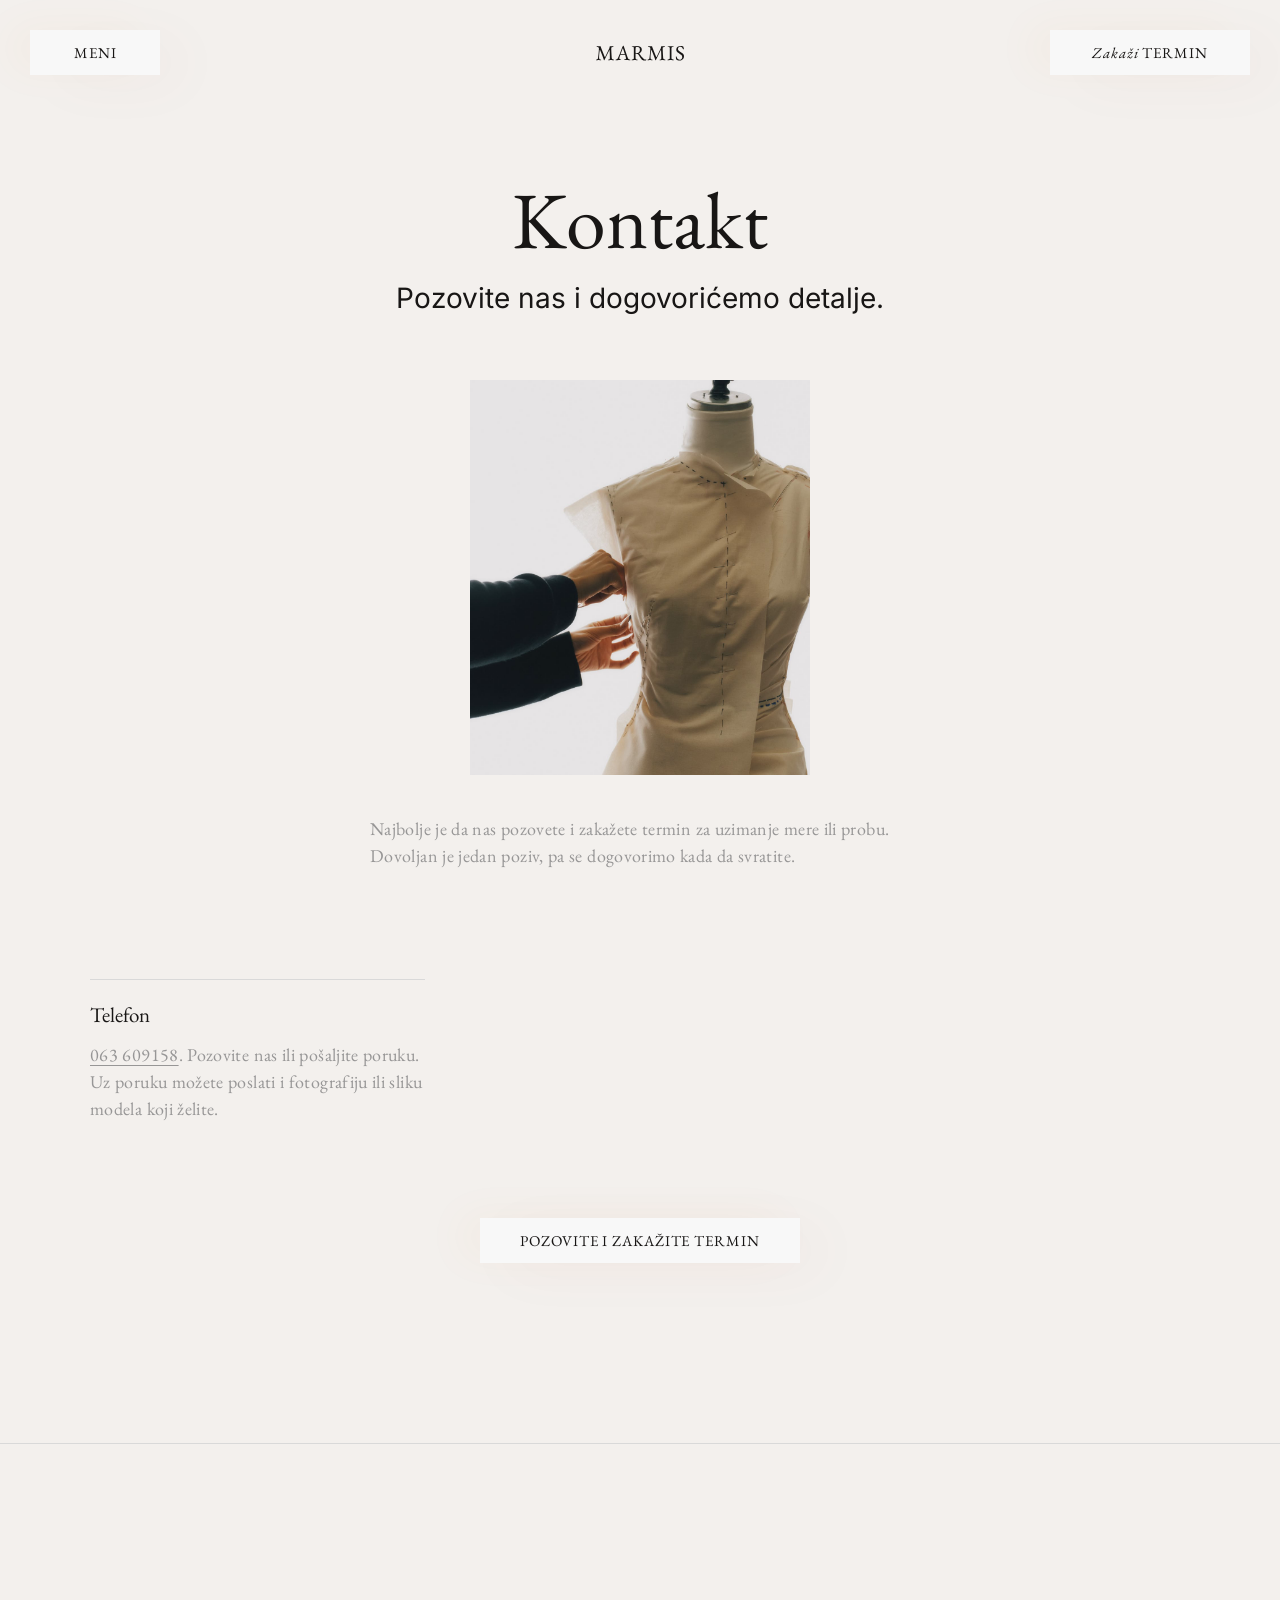
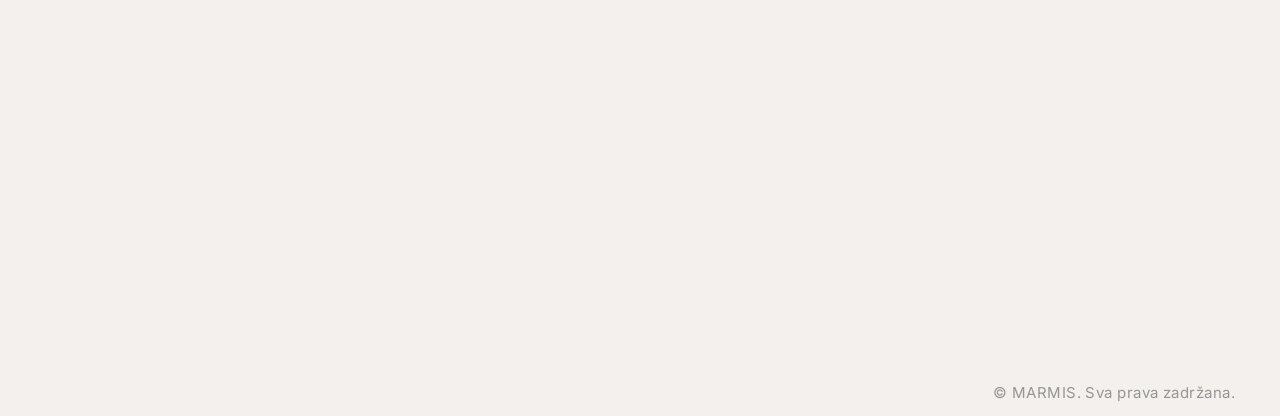
==== commit f966de94: "Naslov za Google: Marmis - modni studio u Kragujevcu Co-Authored-By: Claude Opus 5 <noreply@anthropi" ====
--- a/kontakt/index.html
+++ b/kontakt/index.html
@@ -1,4 +1,4 @@
-<!DOCTYPE html><html data-dpl-id="dpl_5DJLEfML6Tahb8bYNMHiKG68mpNy" lang="sr"><head><meta charSet="utf-8"/><link rel="preconnect" href="https://xei5vqg0.api.sanity.io"/><link href="https://xei5vqg0.api.sanity.io" rel="dns-prefetch"/><meta name="viewport" content="width=device-width, initial-scale=1"/><link rel="preload" href="fonts/EBGaramond-Regular.woff2" as="font" crossorigin="anonymous" type="font/woff2"/><link rel="preload" href="fonts/EBGaramond-Italic.woff2" as="font" crossorigin="anonymous" type="font/woff2"/><link rel="stylesheet" href="/_next/static/chunks/18bp.akqca-3_.css?dpl=dpl_5DJLEfML6Tahb8bYNMHiKG68mpNy" data-precedence="next"/><link rel="stylesheet" href="/_next/static/chunks/0_ami5.utm9f8.css?dpl=dpl_5DJLEfML6Tahb8bYNMHiKG68mpNy" data-precedence="next"/><link rel="stylesheet" href="/_next/static/chunks/0ot2j1ufaj_~p.css?dpl=dpl_5DJLEfML6Tahb8bYNMHiKG68mpNy" data-precedence="next"/><link rel="stylesheet" href="/_next/static/chunks/0b.y.basln~dj.css?dpl=dpl_5DJLEfML6Tahb8bYNMHiKG68mpNy" data-precedence="next"/><link rel="stylesheet" href="/_next/static/chunks/0nga488.cjoh-.css?dpl=dpl_5DJLEfML6Tahb8bYNMHiKG68mpNy" data-precedence="next"/><link rel="preload" as="script" fetchPriority="low" href="/_next/static/chunks/17gsouh7epk3e.js?dpl=dpl_5DJLEfML6Tahb8bYNMHiKG68mpNy"/><script src="/_next/static/chunks/0f4lvirgu_tl7.js?dpl=dpl_5DJLEfML6Tahb8bYNMHiKG68mpNy" async=""></script><script src="/_next/static/chunks/0rg57dqhtc7mz.js?dpl=dpl_5DJLEfML6Tahb8bYNMHiKG68mpNy" async=""></script><script src="/_next/static/chunks/0k7clit8ax_.~.js?dpl=dpl_5DJLEfML6Tahb8bYNMHiKG68mpNy" async=""></script><script src="/_next/static/chunks/0fkbmzrhnu075.js?dpl=dpl_5DJLEfML6Tahb8bYNMHiKG68mpNy" async=""></script><script src="/_next/static/chunks/0pfr5ypyk26l~.js?dpl=dpl_5DJLEfML6Tahb8bYNMHiKG68mpNy" async=""></script><script src="/_next/static/chunks/0yw34h1reer-v.js?dpl=dpl_5DJLEfML6Tahb8bYNMHiKG68mpNy" async=""></script><script src="/_next/static/chunks/115-ylee-fuct.js?dpl=dpl_5DJLEfML6Tahb8bYNMHiKG68mpNy" async=""></script><script src="/_next/static/chunks/turbopack-02s--b2e7r0cz.js?dpl=dpl_5DJLEfML6Tahb8bYNMHiKG68mpNy" async=""></script><script src="/_next/static/chunks/0hk_b7xgkd4m6.js?dpl=dpl_5DJLEfML6Tahb8bYNMHiKG68mpNy" async=""></script><script src="/_next/static/chunks/0tgsa3kk2ystz.js?dpl=dpl_5DJLEfML6Tahb8bYNMHiKG68mpNy" async=""></script><script src="/_next/static/chunks/0_-owz2gqauyp.js?dpl=dpl_5DJLEfML6Tahb8bYNMHiKG68mpNy" async=""></script><script src="/_next/static/chunks/0lt-.ha_261u8.js?dpl=dpl_5DJLEfML6Tahb8bYNMHiKG68mpNy" async=""></script><script src="/_next/static/chunks/0jnvfabahyhmj.js?dpl=dpl_5DJLEfML6Tahb8bYNMHiKG68mpNy" async=""></script><script src="/_next/static/chunks/02unrdx1lxkac.js?dpl=dpl_5DJLEfML6Tahb8bYNMHiKG68mpNy" async=""></script><script src="/_next/static/chunks/0zjg_4s8nezvs.js?dpl=dpl_5DJLEfML6Tahb8bYNMHiKG68mpNy" async=""></script><script src="/_next/static/chunks/040~pl7oz.8jg.js?dpl=dpl_5DJLEfML6Tahb8bYNMHiKG68mpNy" async=""></script><script src="/_next/static/chunks/0rr86m823plm1.js?dpl=dpl_5DJLEfML6Tahb8bYNMHiKG68mpNy" async=""></script><script src="/_next/static/chunks/0fruuqydg84mu.js?dpl=dpl_5DJLEfML6Tahb8bYNMHiKG68mpNy" async=""></script><script src="/_next/static/chunks/0n6hizhi3wore.js?dpl=dpl_5DJLEfML6Tahb8bYNMHiKG68mpNy" async=""></script><script src="/_next/static/chunks/07yqe6s1w-tze.js?dpl=dpl_5DJLEfML6Tahb8bYNMHiKG68mpNy" async=""></script><link rel="preload" href="/_next/static/chunks/0eklt3ph0zxni.css?dpl=dpl_5DJLEfML6Tahb8bYNMHiKG68mpNy" as="style"/><link rel="apple-touch-icon" sizes="180x180" href="/apple-touch-icon.png"/><link rel="icon" type="image/png" sizes="32x32" href="/favicon-light-32x32.png" media="(prefers-color-scheme: light)"/><link rel="icon" type="image/png" sizes="16x16" href="/favicon-light-16x16.png" media="(prefers-color-scheme: light)"/><link rel="icon" type="image/png" sizes="32x32" href="/favicon-dark-32x32.png" media="(prefers-color-scheme: dark)"/><link rel="icon" type="image/png" sizes="16x16" href="/favicon-dark-16x16.png" media="(prefers-color-scheme: dark)"/><link rel="manifest" href="/site.webmanifest"/><link rel="preload" href="fonts/EBGaramond-Regular.woff2" as="font" type="font/woff2" crossorigin="anonymous"/><link rel="preload" href="fonts/EBGaramond-Italic.woff2" as="font" type="font/woff2" crossorigin="anonymous"/><title>Kontakt | MARMIS — šivačka radnja u Kragujevcu</title><meta name="description" content="Kontakt šivačke radnje MARMIS u Kragujevcu. Pozovite 063 609158 i zakažite uzimanje mere ili probu."/><meta name="application-name" content="MARMIS"/><meta name="theme-color" content="#ffffff"/><meta name="robots" content="index, follow"/><meta name="googlebot" content="index, follow, max-video-preview:-1, max-image-preview:large, max-snippet:-1"/><link rel="canonical" href="https://marmis.rs/kontakt"/><meta property="og:title" content="Kontakt | MARMIS — šivačka radnja u Kragujevcu"/><meta property="og:description" content="MARMIS je šivačka radnja u Kragujevcu. Godinama šijemo po meri, a kroj se pravi prema vašoj želji i vašoj figuri."/><meta property="og:url" content="https://marmis.rs/kontakt"/><meta property="og:site_name" content="MARMIS"/><meta property="og:locale" content="sr_RS"/><meta property="og:image" content="https://marmis.rs/images/xei5vqg0/production/8e3034304dca200363d214d56484cafa014a2326-20604x11590.jpg?w=1200&amp;h=630&amp;fit=crop"/><meta property="og:image:width" content="1200"/><meta property="og:image:height" content="630"/><meta property="og:image:alt" content="Radionica MARMIS u Kragujevcu"/><meta property="og:type" content="website"/><meta name="twitter:card" content="summary_large_image"/><meta name="twitter:title" content="Kontakt | MARMIS — šivačka radnja u Kragujevcu"/><meta name="twitter:description" content="MARMIS je šivačka radnja u Kragujevcu. Godinama šijemo po meri, a kroj se pravi prema vašoj želji i vašoj figuri."/><meta name="twitter:image" content="https://marmis.rs/images/xei5vqg0/production/8e3034304dca200363d214d56484cafa014a2326-20604x11590.jpg?w=1200&amp;h=630&amp;fit=crop"/><script type="application/ld+json">{"@context":"https://schema.org","@type":"ClothingStore","@id":"https://marmis.rs/#organization","name":"MARMIS","legalName":"MARMIS šivačka radnja","url":"https://marmis.rs","telephone":"+381 63 609158","description":"MARMIS je šivačka radnja u Kragujevcu. Godinama šijemo po meri, a kroj se pravi prema vašoj želji i vašoj figuri.","logo":{"@type":"ImageObject","url":"https://marmis.rs/android-chrome-512x512.png","width":512,"height":512},"image":["https://marmis.rs/images/xei5vqg0/production/8e3034304dca200363d214d56484cafa014a2326-20604x11590.jpg","https://marmis.rs/images/xei5vqg0/production/fe9dfb2b06f0b04fa45dc0ebd925dc3b39517dc5-1728x1001.jpg"],"address":{"@type":"PostalAddress","streetAddress":"Kneginje Ljubice 2","addressLocality":"Kragujevac","postalCode":"34000","addressRegion":"Šumadijski okrug","addressCountry":"RS"},"areaServed":{"@type":"City","name":"Kragujevac"},"knowsLanguage":"sr","currenciesAccepted":"RSD","contactPoint":{"@type":"ContactPoint","telephone":"+381 63 609158","contactType":"customer service","availableLanguage":["sr"],"areaServed":"RS"},"makesOffer":{"@type":"Offer","itemOffered":{"@type":"Service","name":"Šivenje odeće po meri","serviceType":"Šivenje po meri","provider":{"@id":"https://marmis.rs/#organization"},"areaServed":{"@type":"City","name":"Kragujevac"}}}}</script><script type="application/ld+json">{"@context":"https://schema.org","@graph":[{"@type":"WebSite","@id":"https://marmis.rs/#website","name":"MARMIS","url":"https://marmis.rs","description":"MARMIS je šivačka radnja u Kragujevcu. Godinama šijemo po meri, a kroj se pravi prema vašoj želji i vašoj figuri.","inLanguage":"sr-RS","publisher":{"@id":"https://marmis.rs/#organization"}},{"@type":"ContactPage","@id":"https://marmis.rs/kontakt#webpage","url":"https://marmis.rs/kontakt","name":"Kontakt | MARMIS — šivačka radnja u Kragujevcu","description":"Kontakt šivačke radnje MARMIS u Kragujevcu. Pozovite 063 609158 i zakažite uzimanje mere ili probu.","isPartOf":{"@id":"https://marmis.rs/#website"},"about":{"@id":"https://marmis.rs/#organization"},"inLanguage":"sr-RS","breadcrumb":{"@id":"https://marmis.rs/kontakt#breadcrumb"}},{"@type":"BreadcrumbList","@id":"https://marmis.rs/kontakt#breadcrumb","itemListElement":[{"@type":"ListItem","position":1,"name":"Početna","item":"https://marmis.rs"},{"@type":"ListItem","position":2,"name":"Kontakt"}]}]}</script><script src="/_next/static/chunks/03~yq9q893hmn.js?dpl=dpl_5DJLEfML6Tahb8bYNMHiKG68mpNy" noModule=""></script><style>/* MARMIS: impresum uklonjen iz futera */.RootLayoutFooterCredits-module-scss-module__PB550W__RootLayoutFooterCreditsTrigger{display:none!important}</style></head><body><div hidden=""><!--$--><!--/$--></div><a href="#main-content" class="skip-to-content">Pređi na sadržaj</a><!--$!--><template data-dgst="BAILOUT_TO_CLIENT_SIDE_RENDERING"></template><!--/$--><header class="RootLayoutHeader-module-scss-module__96vZrq__RootLayoutHeader RootLayoutHeader-module-scss-module__96vZrq__theme-plain RootLayoutHeader-module-scss-module__96vZrq__is-visible"><div><div data-focus-guard="true" tabindex="-1" style="width:1px;height:0px;padding:0;overflow:hidden;position:fixed;top:1px;left:1px"></div><div data-focus-lock-disabled="disabled"><div class="RootLayoutHeader-module-scss-module__96vZrq__top"><button class="Button-module-scss-module__VLzsWq__Button RootLayoutHeader-module-scss-module__96vZrq__trigger Button-module-scss-module__VLzsWq__theme-plain" id="_R_34tb_-trigger-desktop" aria-expanded="false" aria-controls="_R_34tb_-content" aria-label="Otvori meni"><span class="RootLayoutHeader-module-scss-module__96vZrq__inner"><span class="RootLayoutHeader-module-scss-module__96vZrq__menuText" aria-hidden="false"><span class="RootLayoutHeader-module-scss-module__96vZrq__menuTextLabel">Meni</span><span class="RootLayoutHeader-module-scss-module__96vZrq__menuTextCopy" aria-hidden="true">Meni</span></span><span class="RootLayoutHeader-module-scss-module__96vZrq__closeText" aria-hidden="true"><span class="RootLayoutHeader-module-scss-module__96vZrq__closeTextLabel">Zatvori</span><span class="RootLayoutHeader-module-scss-module__96vZrq__closeTextCopy" aria-hidden="true">Zatvori</span></span></span><div class="RootLayoutHeader-module-scss-module__96vZrq__RootLayoutHeaderMenuIcon RootLayoutHeader-module-scss-module__96vZrq__menuIcon RootLayoutHeader-module-scss-module__96vZrq__theme-plain"></div></button><a class="RootLayoutHeader-module-scss-module__96vZrq__logo" aria-label="Go to homepage" style="opacity:1" tabindex="0" href="/"><svg role="presentation" aria-hidden="true" focusable="false" class="Brand-module-scss-module__s2ofua__Brand RootLayoutHeader-module-scss-module__96vZrq__brand Brand-module-scss-module__s2ofua__theme-dark"><use xmlns:xlink="http://www.w3.org/1999/xlink" xlink:href="/brand.svg#logo" href="/brand.svg#logo"></use></svg></a><a class="Button-module-scss-module__VLzsWq__Button RootLayoutHeader-module-scss-module__96vZrq__button Button-module-scss-module__VLzsWq__theme-plain" tabindex="0" href="/kontakt"><div class="RootLayoutHeader-module-scss-module__96vZrq__buttonText"><div class="Button-module-scss-module__VLzsWq__ButtonAnimatedText Button-module-scss-module__VLzsWq__is-visible"><span class="Button-module-scss-module__VLzsWq__wrapper"><span class="Button-module-scss-module__VLzsWq__content"><div><p><em><span class="uppercase">z</span>akaži</em> <span class="uppercase">termin</span></p></div></span><span class="Button-module-scss-module__VLzsWq__copy" aria-hidden="true"><div><p><em><span class="uppercase">z</span>akaži</em> <span class="uppercase">termin</span></p></div></span></span></div></div><svg role="presentation" aria-hidden="true" focusable="false" class="RootLayoutHeader-module-scss-module__96vZrq__buttonIcon"><use xmlns:xlink="http://www.w3.org/1999/xlink" xlink:href="/icons.svg#bag" href="/icons.svg#bag"></use></svg></a></div><div id="_R_34tb_-content" class="RootLayoutHeader-module-scss-module__96vZrq__content" aria-labelledby="_R_34tb_-trigger-desktop"><div class="RootLayoutHeader-module-scss-module__96vZrq__overflow"><div class="RootLayoutHeader-module-scss-module__96vZrq__wrapper"><nav class="RootLayoutHeader-module-scss-module__96vZrq__primary"><ul class="RootLayoutHeader-module-scss-module__96vZrq__items"><li class="RootLayoutHeader-module-scss-module__96vZrq__item" style="--i:0"><a class="RootLayoutHeader-module-scss-module__96vZrq__link" href="/"><span class="RootLayoutHeader-module-scss-module__96vZrq__label"><span class="RootLayoutHeader-module-scss-module__96vZrq__word" style="--index:0">početna</span></span><span class="RootLayoutHeader-module-scss-module__96vZrq__copy" aria-hidden="true"><span class="RootLayoutHeader-module-scss-module__96vZrq__word" style="--index:0">početna</span></span></a></li><li class="RootLayoutHeader-module-scss-module__96vZrq__item" style="--i:1"><a class="RootLayoutHeader-module-scss-module__96vZrq__link RootLayoutHeader-module-scss-module__96vZrq__active" href="/kontakt"><span class="RootLayoutHeader-module-scss-module__96vZrq__label"><span class="RootLayoutHeader-module-scss-module__96vZrq__word" style="--index:0">Kontakt</span></span><span class="RootLayoutHeader-module-scss-module__96vZrq__copy" aria-hidden="true"><span class="RootLayoutHeader-module-scss-module__96vZrq__word" style="--index:0">Kontakt</span></span></a></li></ul></nav><div class="RootLayoutHeader-module-scss-module__96vZrq__contact"><p>Kontakt:<br/>063 609158</p></div><div class="RootLayoutHeader-module-scss-module__96vZrq__secondary"><ul></ul></div><div class="RootLayoutHeader-module-scss-module__96vZrq__legals"><ul class="RootLayoutHeader-module-scss-module__96vZrq__legalsLinks"></ul></div></div></div></div></div><div data-focus-guard="true" tabindex="-1" style="width:1px;height:0px;padding:0;overflow:hidden;position:fixed;top:1px;left:1px"></div></div></header><main id="main-content"><section class="RegistryContent-module-scss-module__0mIfQa__RegistryContent" aria-labelledby="registry-title"><div class="RegistryContent-module-scss-module__0mIfQa__container"><header class="RegistryContent-module-scss-module__0mIfQa__head"><h1 id="registry-title" class="RegistryContent-module-scss-module__0mIfQa__title">Kontakt</h1><p class="RegistryContent-module-scss-module__0mIfQa__lead">Pozovite nas i dogovorićemo detalje.</p></header><div class="RegistryContent-module-scss-module__0mIfQa__media"><img alt="Proba na krojačkoj lutki u radionici MARMIS" loading="lazy" width="1200" height="1394" decoding="async" data-nimg="1" class="RegistryContent-module-scss-module__0mIfQa__image" style="color:transparent" sizes="100.00vw" srcSet="/images/registry/dress.png?w=32&amp;q=90 32w, /images/registry/dress.png?w=48&amp;q=90 48w, /images/registry/dress.png?w=64&amp;q=90 64w, /images/registry/dress.png?w=96&amp;q=90 96w, /images/registry/dress.png?w=128&amp;q=90 128w, /images/registry/dress.png?w=256&amp;q=90 256w, /images/registry/dress.png?w=384&amp;q=90 384w, /images/registry/dress.png?w=640&amp;q=90 640w, /images/registry/dress.png?w=750&amp;q=90 750w, /images/registry/dress.png?w=828&amp;q=90 828w, /images/registry/dress.png?w=1080&amp;q=90 1080w, /images/registry/dress.png?w=1200&amp;q=90 1200w, /images/registry/dress.png?w=1920&amp;q=90 1920w, /images/registry/dress.png?w=2048&amp;q=90 2048w, /images/registry/dress.png?w=3840&amp;q=90 3840w" src="/images/registry/dress.png?w=3840&amp;q=90"/></div><div class="RegistryContent-module-scss-module__0mIfQa__featureText"><p class="RegistryContent-module-scss-module__0mIfQa__body">Najbolje je da nas pozovete i zakažete termin za uzimanje mere ili probu. Dovoljan je jedan poziv, pa se dogovorimo kada da svratite.</p></div><ul class="RegistryContent-module-scss-module__0mIfQa__platforms"><li class="RegistryContent-module-scss-module__0mIfQa__platform"><h2 class="RegistryContent-module-scss-module__0mIfQa__platformName">Telefon</h2><p class="RegistryContent-module-scss-module__0mIfQa__platformDescription"><a href="tel:+38163609158">063 609158</a>. Pozovite nas ili pošaljite poruku. Uz poruku možete poslati i fotografiju ili sliku modela koji želite.</p></li></ul><div class="RegistryContent-module-scss-module__0mIfQa__cta"><a class="Button-module-scss-module__VLzsWq__Button RegistryContent-module-scss-module__0mIfQa__button Button-module-scss-module__VLzsWq__theme-plain" href="tel:+38163609158">Pozovite i zakažite termin</a></div></div></section><!--$--><!--/$--></main><footer class="RootLayoutFooter-module-scss-module__KkJg2G__RootLayoutFooter RootLayoutFooter-module-scss-module__KkJg2G__variant-default"><div class="RootLayoutFooter-module-scss-module__KkJg2G__container"><nav class="RootLayoutFooter-module-scss-module__KkJg2G__primary"><a class="RootLayoutFooter-module-scss-module__KkJg2G__link" style="--index:0" href="/"><span class="RootLayoutFooter-module-scss-module__KkJg2G__inner"><span class="RootLayoutFooter-module-scss-module__KkJg2G__label">Početna</span><span class="RootLayoutFooter-module-scss-module__KkJg2G__copy" aria-hidden="true">Početna</span></span></a></nav><ul class="RootLayoutFooter-module-scss-module__KkJg2G__secondary"><li><a class="RootLayoutFooter-module-scss-module__KkJg2G__link" style="--index:0" href="/kontakt"><span class="RootLayoutFooter-module-scss-module__KkJg2G__inner"><span class="RootLayoutFooter-module-scss-module__KkJg2G__label">Kontakt<svg role="presentation" aria-hidden="true" focusable="false" style="transform:rotate(-135deg)" class="RootLayoutFooter-module-scss-module__KkJg2G__icon" direction="up-right"><use xmlns:xlink="http://www.w3.org/1999/xlink" xlink:href="/icons.svg#arrow" href="/icons.svg#arrow"></use></svg></span><span class="RootLayoutFooter-module-scss-module__KkJg2G__copy" aria-hidden="true">Kontakt<svg role="presentation" aria-hidden="true" focusable="false" style="transform:rotate(-135deg)" class="RootLayoutFooter-module-scss-module__KkJg2G__icon" direction="up-right"><use xmlns:xlink="http://www.w3.org/1999/xlink" xlink:href="/icons.svg#arrow" href="/icons.svg#arrow"></use></svg></span></span></a></li></ul><div class="RootLayoutFooter-module-scss-module__KkJg2G__scene"></div><div class="RootLayoutFooter-module-scss-module__KkJg2G__legals"></div><div class="RootLayoutFooter-module-scss-module__KkJg2G__credits"><p class="RootLayoutFooter-module-scss-module__KkJg2G__copyright">© MARMIS. Sva prava zadržana.</p><button class="RootLayoutFooterCredits-module-scss-module__PB550W__RootLayoutFooterCreditsTrigger" type="button" aria-haspopup="dialog" aria-expanded="false" aria-controls="radix-_R_b8tb_" data-state="closed"></button></div></div></footer><div id="fullscreen"></div><!--$!--><template data-dgst="BAILOUT_TO_CLIENT_SIDE_RENDERING"></template><!--/$--><!--$!--><template data-dgst="BAILOUT_TO_CLIENT_SIDE_RENDERING"></template><!--/$--><script>if(/^((?!chrome|android).)*safari/i.test(navigator.userAgent)){const m=document.createElement('meta');m.name='viewport';m.content="width=device-width, initial-scale=1, maximum-scale=1";document.head.appendChild(m)}</script><script>
+<!DOCTYPE html><html data-dpl-id="dpl_5DJLEfML6Tahb8bYNMHiKG68mpNy" lang="sr"><head><meta charSet="utf-8"/><link rel="preconnect" href="https://xei5vqg0.api.sanity.io"/><link href="https://xei5vqg0.api.sanity.io" rel="dns-prefetch"/><meta name="viewport" content="width=device-width, initial-scale=1"/><link rel="preload" href="fonts/EBGaramond-Regular.woff2" as="font" crossorigin="anonymous" type="font/woff2"/><link rel="preload" href="fonts/EBGaramond-Italic.woff2" as="font" crossorigin="anonymous" type="font/woff2"/><link rel="stylesheet" href="/_next/static/chunks/18bp.akqca-3_.css?dpl=dpl_5DJLEfML6Tahb8bYNMHiKG68mpNy" data-precedence="next"/><link rel="stylesheet" href="/_next/static/chunks/0_ami5.utm9f8.css?dpl=dpl_5DJLEfML6Tahb8bYNMHiKG68mpNy" data-precedence="next"/><link rel="stylesheet" href="/_next/static/chunks/0ot2j1ufaj_~p.css?dpl=dpl_5DJLEfML6Tahb8bYNMHiKG68mpNy" data-precedence="next"/><link rel="stylesheet" href="/_next/static/chunks/0b.y.basln~dj.css?dpl=dpl_5DJLEfML6Tahb8bYNMHiKG68mpNy" data-precedence="next"/><link rel="stylesheet" href="/_next/static/chunks/0nga488.cjoh-.css?dpl=dpl_5DJLEfML6Tahb8bYNMHiKG68mpNy" data-precedence="next"/><link rel="preload" as="script" fetchPriority="low" href="/_next/static/chunks/17gsouh7epk3e.js?dpl=dpl_5DJLEfML6Tahb8bYNMHiKG68mpNy"/><script src="/_next/static/chunks/0f4lvirgu_tl7.js?dpl=dpl_5DJLEfML6Tahb8bYNMHiKG68mpNy" async=""></script><script src="/_next/static/chunks/0rg57dqhtc7mz.js?dpl=dpl_5DJLEfML6Tahb8bYNMHiKG68mpNy" async=""></script><script src="/_next/static/chunks/0k7clit8ax_.~.js?dpl=dpl_5DJLEfML6Tahb8bYNMHiKG68mpNy" async=""></script><script src="/_next/static/chunks/0fkbmzrhnu075.js?dpl=dpl_5DJLEfML6Tahb8bYNMHiKG68mpNy" async=""></script><script src="/_next/static/chunks/0pfr5ypyk26l~.js?dpl=dpl_5DJLEfML6Tahb8bYNMHiKG68mpNy" async=""></script><script src="/_next/static/chunks/0yw34h1reer-v.js?dpl=dpl_5DJLEfML6Tahb8bYNMHiKG68mpNy" async=""></script><script src="/_next/static/chunks/115-ylee-fuct.js?dpl=dpl_5DJLEfML6Tahb8bYNMHiKG68mpNy" async=""></script><script src="/_next/static/chunks/turbopack-02s--b2e7r0cz.js?dpl=dpl_5DJLEfML6Tahb8bYNMHiKG68mpNy" async=""></script><script src="/_next/static/chunks/0hk_b7xgkd4m6.js?dpl=dpl_5DJLEfML6Tahb8bYNMHiKG68mpNy" async=""></script><script src="/_next/static/chunks/0tgsa3kk2ystz.js?dpl=dpl_5DJLEfML6Tahb8bYNMHiKG68mpNy" async=""></script><script src="/_next/static/chunks/0_-owz2gqauyp.js?dpl=dpl_5DJLEfML6Tahb8bYNMHiKG68mpNy" async=""></script><script src="/_next/static/chunks/0lt-.ha_261u8.js?dpl=dpl_5DJLEfML6Tahb8bYNMHiKG68mpNy" async=""></script><script src="/_next/static/chunks/0jnvfabahyhmj.js?dpl=dpl_5DJLEfML6Tahb8bYNMHiKG68mpNy" async=""></script><script src="/_next/static/chunks/02unrdx1lxkac.js?dpl=dpl_5DJLEfML6Tahb8bYNMHiKG68mpNy" async=""></script><script src="/_next/static/chunks/0zjg_4s8nezvs.js?dpl=dpl_5DJLEfML6Tahb8bYNMHiKG68mpNy" async=""></script><script src="/_next/static/chunks/040~pl7oz.8jg.js?dpl=dpl_5DJLEfML6Tahb8bYNMHiKG68mpNy" async=""></script><script src="/_next/static/chunks/0rr86m823plm1.js?dpl=dpl_5DJLEfML6Tahb8bYNMHiKG68mpNy" async=""></script><script src="/_next/static/chunks/0fruuqydg84mu.js?dpl=dpl_5DJLEfML6Tahb8bYNMHiKG68mpNy" async=""></script><script src="/_next/static/chunks/0n6hizhi3wore.js?dpl=dpl_5DJLEfML6Tahb8bYNMHiKG68mpNy" async=""></script><script src="/_next/static/chunks/07yqe6s1w-tze.js?dpl=dpl_5DJLEfML6Tahb8bYNMHiKG68mpNy" async=""></script><link rel="preload" href="/_next/static/chunks/0eklt3ph0zxni.css?dpl=dpl_5DJLEfML6Tahb8bYNMHiKG68mpNy" as="style"/><link rel="apple-touch-icon" sizes="180x180" href="/apple-touch-icon.png"/><link rel="icon" type="image/png" sizes="32x32" href="/favicon-light-32x32.png" media="(prefers-color-scheme: light)"/><link rel="icon" type="image/png" sizes="16x16" href="/favicon-light-16x16.png" media="(prefers-color-scheme: light)"/><link rel="icon" type="image/png" sizes="32x32" href="/favicon-dark-32x32.png" media="(prefers-color-scheme: dark)"/><link rel="icon" type="image/png" sizes="16x16" href="/favicon-dark-16x16.png" media="(prefers-color-scheme: dark)"/><link rel="manifest" href="/site.webmanifest"/><link rel="preload" href="fonts/EBGaramond-Regular.woff2" as="font" type="font/woff2" crossorigin="anonymous"/><link rel="preload" href="fonts/EBGaramond-Italic.woff2" as="font" type="font/woff2" crossorigin="anonymous"/><title>Kontakt | Marmis - modni studio u Kragujevcu</title><meta name="description" content="Kontakt šivačke radnje MARMIS u Kragujevcu. Pozovite 063 609158 i zakažite uzimanje mere ili probu."/><meta name="application-name" content="MARMIS"/><meta name="theme-color" content="#ffffff"/><meta name="robots" content="index, follow"/><meta name="googlebot" content="index, follow, max-video-preview:-1, max-image-preview:large, max-snippet:-1"/><link rel="canonical" href="https://marmis.rs/kontakt"/><meta property="og:title" content="Kontakt | Marmis - modni studio u Kragujevcu"/><meta property="og:description" content="MARMIS je šivačka radnja u Kragujevcu. Godinama šijemo po meri, a kroj se pravi prema vašoj želji i vašoj figuri."/><meta property="og:url" content="https://marmis.rs/kontakt"/><meta property="og:site_name" content="MARMIS"/><meta property="og:locale" content="sr_RS"/><meta property="og:image" content="https://marmis.rs/images/xei5vqg0/production/8e3034304dca200363d214d56484cafa014a2326-20604x11590.jpg?w=1200&amp;h=630&amp;fit=crop"/><meta property="og:image:width" content="1200"/><meta property="og:image:height" content="630"/><meta property="og:image:alt" content="Radionica MARMIS u Kragujevcu"/><meta property="og:type" content="website"/><meta name="twitter:card" content="summary_large_image"/><meta name="twitter:title" content="Kontakt | Marmis - modni studio u Kragujevcu"/><meta name="twitter:description" content="MARMIS je šivačka radnja u Kragujevcu. Godinama šijemo po meri, a kroj se pravi prema vašoj želji i vašoj figuri."/><meta name="twitter:image" content="https://marmis.rs/images/xei5vqg0/production/8e3034304dca200363d214d56484cafa014a2326-20604x11590.jpg?w=1200&amp;h=630&amp;fit=crop"/><script type="application/ld+json">{"@context":"https://schema.org","@type":"ClothingStore","@id":"https://marmis.rs/#organization","name":"MARMIS","legalName":"MARMIS šivačka radnja","url":"https://marmis.rs","telephone":"+381 63 609158","description":"MARMIS je šivačka radnja u Kragujevcu. Godinama šijemo po meri, a kroj se pravi prema vašoj želji i vašoj figuri.","logo":{"@type":"ImageObject","url":"https://marmis.rs/android-chrome-512x512.png","width":512,"height":512},"image":["https://marmis.rs/images/xei5vqg0/production/8e3034304dca200363d214d56484cafa014a2326-20604x11590.jpg","https://marmis.rs/images/xei5vqg0/production/fe9dfb2b06f0b04fa45dc0ebd925dc3b39517dc5-1728x1001.jpg"],"address":{"@type":"PostalAddress","streetAddress":"Kneginje Ljubice 2","addressLocality":"Kragujevac","postalCode":"34000","addressRegion":"Šumadijski okrug","addressCountry":"RS"},"areaServed":{"@type":"City","name":"Kragujevac"},"knowsLanguage":"sr","currenciesAccepted":"RSD","contactPoint":{"@type":"ContactPoint","telephone":"+381 63 609158","contactType":"customer service","availableLanguage":["sr"],"areaServed":"RS"},"makesOffer":{"@type":"Offer","itemOffered":{"@type":"Service","name":"Šivenje odeće po meri","serviceType":"Šivenje po meri","provider":{"@id":"https://marmis.rs/#organization"},"areaServed":{"@type":"City","name":"Kragujevac"}}}}</script><script type="application/ld+json">{"@context":"https://schema.org","@graph":[{"@type":"WebSite","@id":"https://marmis.rs/#website","name":"MARMIS","url":"https://marmis.rs","description":"MARMIS je šivačka radnja u Kragujevcu. Godinama šijemo po meri, a kroj se pravi prema vašoj želji i vašoj figuri.","inLanguage":"sr-RS","publisher":{"@id":"https://marmis.rs/#organization"}},{"@type":"ContactPage","@id":"https://marmis.rs/kontakt#webpage","url":"https://marmis.rs/kontakt","name":"Kontakt | Marmis - modni studio u Kragujevcu","description":"Kontakt šivačke radnje MARMIS u Kragujevcu. Pozovite 063 609158 i zakažite uzimanje mere ili probu.","isPartOf":{"@id":"https://marmis.rs/#website"},"about":{"@id":"https://marmis.rs/#organization"},"inLanguage":"sr-RS","breadcrumb":{"@id":"https://marmis.rs/kontakt#breadcrumb"}},{"@type":"BreadcrumbList","@id":"https://marmis.rs/kontakt#breadcrumb","itemListElement":[{"@type":"ListItem","position":1,"name":"Početna","item":"https://marmis.rs"},{"@type":"ListItem","position":2,"name":"Kontakt"}]}]}</script><script src="/_next/static/chunks/03~yq9q893hmn.js?dpl=dpl_5DJLEfML6Tahb8bYNMHiKG68mpNy" noModule=""></script><style>/* MARMIS: impresum uklonjen iz futera */.RootLayoutFooterCredits-module-scss-module__PB550W__RootLayoutFooterCreditsTrigger{display:none!important}</style></head><body><div hidden=""><!--$--><!--/$--></div><a href="#main-content" class="skip-to-content">Pređi na sadržaj</a><!--$!--><template data-dgst="BAILOUT_TO_CLIENT_SIDE_RENDERING"></template><!--/$--><header class="RootLayoutHeader-module-scss-module__96vZrq__RootLayoutHeader RootLayoutHeader-module-scss-module__96vZrq__theme-plain RootLayoutHeader-module-scss-module__96vZrq__is-visible"><div><div data-focus-guard="true" tabindex="-1" style="width:1px;height:0px;padding:0;overflow:hidden;position:fixed;top:1px;left:1px"></div><div data-focus-lock-disabled="disabled"><div class="RootLayoutHeader-module-scss-module__96vZrq__top"><button class="Button-module-scss-module__VLzsWq__Button RootLayoutHeader-module-scss-module__96vZrq__trigger Button-module-scss-module__VLzsWq__theme-plain" id="_R_34tb_-trigger-desktop" aria-expanded="false" aria-controls="_R_34tb_-content" aria-label="Otvori meni"><span class="RootLayoutHeader-module-scss-module__96vZrq__inner"><span class="RootLayoutHeader-module-scss-module__96vZrq__menuText" aria-hidden="false"><span class="RootLayoutHeader-module-scss-module__96vZrq__menuTextLabel">Meni</span><span class="RootLayoutHeader-module-scss-module__96vZrq__menuTextCopy" aria-hidden="true">Meni</span></span><span class="RootLayoutHeader-module-scss-module__96vZrq__closeText" aria-hidden="true"><span class="RootLayoutHeader-module-scss-module__96vZrq__closeTextLabel">Zatvori</span><span class="RootLayoutHeader-module-scss-module__96vZrq__closeTextCopy" aria-hidden="true">Zatvori</span></span></span><div class="RootLayoutHeader-module-scss-module__96vZrq__RootLayoutHeaderMenuIcon RootLayoutHeader-module-scss-module__96vZrq__menuIcon RootLayoutHeader-module-scss-module__96vZrq__theme-plain"></div></button><a class="RootLayoutHeader-module-scss-module__96vZrq__logo" aria-label="Go to homepage" style="opacity:1" tabindex="0" href="/"><svg role="presentation" aria-hidden="true" focusable="false" class="Brand-module-scss-module__s2ofua__Brand RootLayoutHeader-module-scss-module__96vZrq__brand Brand-module-scss-module__s2ofua__theme-dark"><use xmlns:xlink="http://www.w3.org/1999/xlink" xlink:href="/brand.svg#logo" href="/brand.svg#logo"></use></svg></a><a class="Button-module-scss-module__VLzsWq__Button RootLayoutHeader-module-scss-module__96vZrq__button Button-module-scss-module__VLzsWq__theme-plain" tabindex="0" href="/kontakt"><div class="RootLayoutHeader-module-scss-module__96vZrq__buttonText"><div class="Button-module-scss-module__VLzsWq__ButtonAnimatedText Button-module-scss-module__VLzsWq__is-visible"><span class="Button-module-scss-module__VLzsWq__wrapper"><span class="Button-module-scss-module__VLzsWq__content"><div><p><em><span class="uppercase">z</span>akaži</em> <span class="uppercase">termin</span></p></div></span><span class="Button-module-scss-module__VLzsWq__copy" aria-hidden="true"><div><p><em><span class="uppercase">z</span>akaži</em> <span class="uppercase">termin</span></p></div></span></span></div></div><svg role="presentation" aria-hidden="true" focusable="false" class="RootLayoutHeader-module-scss-module__96vZrq__buttonIcon"><use xmlns:xlink="http://www.w3.org/1999/xlink" xlink:href="/icons.svg#bag" href="/icons.svg#bag"></use></svg></a></div><div id="_R_34tb_-content" class="RootLayoutHeader-module-scss-module__96vZrq__content" aria-labelledby="_R_34tb_-trigger-desktop"><div class="RootLayoutHeader-module-scss-module__96vZrq__overflow"><div class="RootLayoutHeader-module-scss-module__96vZrq__wrapper"><nav class="RootLayoutHeader-module-scss-module__96vZrq__primary"><ul class="RootLayoutHeader-module-scss-module__96vZrq__items"><li class="RootLayoutHeader-module-scss-module__96vZrq__item" style="--i:0"><a class="RootLayoutHeader-module-scss-module__96vZrq__link" href="/"><span class="RootLayoutHeader-module-scss-module__96vZrq__label"><span class="RootLayoutHeader-module-scss-module__96vZrq__word" style="--index:0">početna</span></span><span class="RootLayoutHeader-module-scss-module__96vZrq__copy" aria-hidden="true"><span class="RootLayoutHeader-module-scss-module__96vZrq__word" style="--index:0">početna</span></span></a></li><li class="RootLayoutHeader-module-scss-module__96vZrq__item" style="--i:1"><a class="RootLayoutHeader-module-scss-module__96vZrq__link RootLayoutHeader-module-scss-module__96vZrq__active" href="/kontakt"><span class="RootLayoutHeader-module-scss-module__96vZrq__label"><span class="RootLayoutHeader-module-scss-module__96vZrq__word" style="--index:0">Kontakt</span></span><span class="RootLayoutHeader-module-scss-module__96vZrq__copy" aria-hidden="true"><span class="RootLayoutHeader-module-scss-module__96vZrq__word" style="--index:0">Kontakt</span></span></a></li></ul></nav><div class="RootLayoutHeader-module-scss-module__96vZrq__contact"><p>Kontakt:<br/>063 609158</p></div><div class="RootLayoutHeader-module-scss-module__96vZrq__secondary"><ul></ul></div><div class="RootLayoutHeader-module-scss-module__96vZrq__legals"><ul class="RootLayoutHeader-module-scss-module__96vZrq__legalsLinks"></ul></div></div></div></div></div><div data-focus-guard="true" tabindex="-1" style="width:1px;height:0px;padding:0;overflow:hidden;position:fixed;top:1px;left:1px"></div></div></header><main id="main-content"><section class="RegistryContent-module-scss-module__0mIfQa__RegistryContent" aria-labelledby="registry-title"><div class="RegistryContent-module-scss-module__0mIfQa__container"><header class="RegistryContent-module-scss-module__0mIfQa__head"><h1 id="registry-title" class="RegistryContent-module-scss-module__0mIfQa__title">Kontakt</h1><p class="RegistryContent-module-scss-module__0mIfQa__lead">Pozovite nas i dogovorićemo detalje.</p></header><div class="RegistryContent-module-scss-module__0mIfQa__media"><img alt="Proba na krojačkoj lutki u radionici MARMIS" loading="lazy" width="1200" height="1394" decoding="async" data-nimg="1" class="RegistryContent-module-scss-module__0mIfQa__image" style="color:transparent" sizes="100.00vw" srcSet="/images/registry/dress.png?w=32&amp;q=90 32w, /images/registry/dress.png?w=48&amp;q=90 48w, /images/registry/dress.png?w=64&amp;q=90 64w, /images/registry/dress.png?w=96&amp;q=90 96w, /images/registry/dress.png?w=128&amp;q=90 128w, /images/registry/dress.png?w=256&amp;q=90 256w, /images/registry/dress.png?w=384&amp;q=90 384w, /images/registry/dress.png?w=640&amp;q=90 640w, /images/registry/dress.png?w=750&amp;q=90 750w, /images/registry/dress.png?w=828&amp;q=90 828w, /images/registry/dress.png?w=1080&amp;q=90 1080w, /images/registry/dress.png?w=1200&amp;q=90 1200w, /images/registry/dress.png?w=1920&amp;q=90 1920w, /images/registry/dress.png?w=2048&amp;q=90 2048w, /images/registry/dress.png?w=3840&amp;q=90 3840w" src="/images/registry/dress.png?w=3840&amp;q=90"/></div><div class="RegistryContent-module-scss-module__0mIfQa__featureText"><p class="RegistryContent-module-scss-module__0mIfQa__body">Najbolje je da nas pozovete i zakažete termin za uzimanje mere ili probu. Dovoljan je jedan poziv, pa se dogovorimo kada da svratite.</p></div><ul class="RegistryContent-module-scss-module__0mIfQa__platforms"><li class="RegistryContent-module-scss-module__0mIfQa__platform"><h2 class="RegistryContent-module-scss-module__0mIfQa__platformName">Telefon</h2><p class="RegistryContent-module-scss-module__0mIfQa__platformDescription"><a href="tel:+38163609158">063 609158</a>. Pozovite nas ili pošaljite poruku. Uz poruku možete poslati i fotografiju ili sliku modela koji želite.</p></li></ul><div class="RegistryContent-module-scss-module__0mIfQa__cta"><a class="Button-module-scss-module__VLzsWq__Button RegistryContent-module-scss-module__0mIfQa__button Button-module-scss-module__VLzsWq__theme-plain" href="tel:+38163609158">Pozovite i zakažite termin</a></div></div></section><!--$--><!--/$--></main><footer class="RootLayoutFooter-module-scss-module__KkJg2G__RootLayoutFooter RootLayoutFooter-module-scss-module__KkJg2G__variant-default"><div class="RootLayoutFooter-module-scss-module__KkJg2G__container"><nav class="RootLayoutFooter-module-scss-module__KkJg2G__primary"><a class="RootLayoutFooter-module-scss-module__KkJg2G__link" style="--index:0" href="/"><span class="RootLayoutFooter-module-scss-module__KkJg2G__inner"><span class="RootLayoutFooter-module-scss-module__KkJg2G__label">Početna</span><span class="RootLayoutFooter-module-scss-module__KkJg2G__copy" aria-hidden="true">Početna</span></span></a></nav><ul class="RootLayoutFooter-module-scss-module__KkJg2G__secondary"><li><a class="RootLayoutFooter-module-scss-module__KkJg2G__link" style="--index:0" href="/kontakt"><span class="RootLayoutFooter-module-scss-module__KkJg2G__inner"><span class="RootLayoutFooter-module-scss-module__KkJg2G__label">Kontakt<svg role="presentation" aria-hidden="true" focusable="false" style="transform:rotate(-135deg)" class="RootLayoutFooter-module-scss-module__KkJg2G__icon" direction="up-right"><use xmlns:xlink="http://www.w3.org/1999/xlink" xlink:href="/icons.svg#arrow" href="/icons.svg#arrow"></use></svg></span><span class="RootLayoutFooter-module-scss-module__KkJg2G__copy" aria-hidden="true">Kontakt<svg role="presentation" aria-hidden="true" focusable="false" style="transform:rotate(-135deg)" class="RootLayoutFooter-module-scss-module__KkJg2G__icon" direction="up-right"><use xmlns:xlink="http://www.w3.org/1999/xlink" xlink:href="/icons.svg#arrow" href="/icons.svg#arrow"></use></svg></span></span></a></li></ul><div class="RootLayoutFooter-module-scss-module__KkJg2G__scene"></div><div class="RootLayoutFooter-module-scss-module__KkJg2G__legals"></div><div class="RootLayoutFooter-module-scss-module__KkJg2G__credits"><p class="RootLayoutFooter-module-scss-module__KkJg2G__copyright">© MARMIS. Sva prava zadržana.</p><button class="RootLayoutFooterCredits-module-scss-module__PB550W__RootLayoutFooterCreditsTrigger" type="button" aria-haspopup="dialog" aria-expanded="false" aria-controls="radix-_R_b8tb_" data-state="closed"></button></div></div></footer><div id="fullscreen"></div><!--$!--><template data-dgst="BAILOUT_TO_CLIENT_SIDE_RENDERING"></template><!--/$--><!--$!--><template data-dgst="BAILOUT_TO_CLIENT_SIDE_RENDERING"></template><!--/$--><script>if(/^((?!chrome|android).)*safari/i.test(navigator.userAgent)){const m=document.createElement('meta');m.name='viewport';m.content="width=device-width, initial-scale=1, maximum-scale=1";document.head.appendChild(m)}</script><script>
       (function(){const ua=navigator.userAgent;const isSafari=/^((?!chrome|android).)*safari/i.test(ua);if(isSafari){const match=ua.match(/Version\/(\d+)/);const version=match ? parseInt(match[1],10) : null;if(version!==null&&version<=18){document.documentElement.classList.add('safari-legacy');}}
       })();
-    </script><script>if(history.scrollRestoration){history.scrollRestoration='manual';}else{window.onbeforeunload=function(){window.scrollTo(0,0);}}</script><script>console.log("%cDeveloped by plutot.cool → https://plutot.cool/", "color: #fff; background: #000; font-weight: bold; font-family: monospace; padding: 3px 7px; border-radius: 2px;")</script><script src="/_next/static/chunks/17gsouh7epk3e.js?dpl=dpl_5DJLEfML6Tahb8bYNMHiKG68mpNy" id="_R_" async=""></script><script>(self.__next_f=self.__next_f||[]).push([0])</script><script>self.__next_f.push([1,"1:\"$Sreact.fragment\"\n3:I[331373,[\"/_next/static/chunks/0hk_b7xgkd4m6.js?dpl=dpl_5DJLEfML6Tahb8bYNMHiKG68mpNy\",\"/_next/static/chunks/0tgsa3kk2ystz.js?dpl=dpl_5DJLEfML6Tahb8bYNMHiKG68mpNy\",\"/_next/static/chunks/0_-owz2gqauyp.js?dpl=dpl_5DJLEfML6Tahb8bYNMHiKG68mpNy\",\"/_next/static/chunks/0lt-.ha_261u8.js?dpl=dpl_5DJLEfML6Tahb8bYNMHiKG68mpNy\",\"/_next/static/chunks/0jnvfabahyhmj.js?dpl=dpl_5DJLEfML6Tahb8bYNMHiKG68mpNy\",\"/_next/static/chunks/02unrdx1lxkac.js?dpl=dpl_5DJLEfML6Tahb8bYNMHiKG68mpNy\",\"/_next/static/chunks/0zjg_4s8nezvs.js?dpl=dpl_5DJLEfML6Tahb8bYNMHiKG68mpNy\",\"/_next/static/chunks/040~pl7oz.8jg.js?dpl=dpl_5DJLEfML6Tahb8bYNMHiKG68mpNy\",\"/_next/static/chunks/0rr86m823plm1.js?dpl=dpl_5DJLEfML6Tahb8bYNMHiKG68mpNy\",\"/_next/static/chunks/0fruuqydg84mu.js?dpl=dpl_5DJLEfML6Tahb8bYNMHiKG68mpNy\"],\"default\"]\n4:I[117160,[\"/_next/static/chunks/0hk_b7xgkd4m6.js?dpl=dpl_5DJLEfML6Tahb8bYNMHiKG68mpNy\",\"/_next/static/chunks/0tgsa3kk2ystz.js?dpl=dpl_5DJLEfML6Tahb8bYNMHiKG68mpNy\",\"/_next/static/chunks/0_-owz2gqauyp.js?dpl=dpl_5DJLEfML6Tahb8bYNMHiKG68mpNy\",\"/_next/static/chunks/0lt-.ha_261u8.js?dpl=dpl_5DJLEfML6Tahb8bYNMHiKG68mpNy\",\"/_next/static/chunks/0jnvfabahyhmj.js?dpl=dpl_5DJLEfML6Tahb8bYNMHiKG68mpNy\",\"/_next/static/chunks/02unrdx1lxkac.js?dpl=dpl_5DJLEfML6Tahb8bYNMHiKG68mpNy\",\"/_next/static/chunks/0zjg_4s8nezvs.js?dpl=dpl_5DJLEfML6Tahb8bYNMHiKG68mpNy\",\"/_next/static/chunks/040~pl7oz.8jg.js?dpl=dpl_5DJLEfML6Tahb8bYNMHiKG68mpNy\",\"/_next/static/chunks/0rr86m823plm1.js?dpl=dpl_5DJLEfML6Tahb8bYNMHiKG68mpNy\",\"/_next/static/chunks/0fruuqydg84mu.js?dpl=dpl_5DJLEfML6Tahb8bYNMHiKG68mpNy\"],\"default\"]\n6:I[904644,[\"/_next/static/chunks/0hk_b7xgkd4m6.js?dpl=dpl_5DJLEfML6Tahb8bYNMHiKG68mpNy\",\"/_next/static/chunks/0tgsa3kk2ystz.js?dpl=dpl_5DJLEfML6Tahb8bYNMHiKG68mpNy\",\"/_next/static/chunks/0_-owz2gqauyp.js?dpl=dpl_5DJLEfML6Tahb8bYNMHiKG68mpNy\",\"/_next/static/chunks/0lt-.ha_261u8.js?dpl=dpl_5DJLEfML6Tahb8bYNMHiKG68mpNy\",\"/_next/static/chunks/0jnvfabahyhmj.js?dpl=dpl_5DJLEfML6Tahb8bYNMHiKG68mpNy\",\"/_next/static/chunks/02unrdx1lxkac.js?dpl=dpl_5DJLEfML6Tahb8bYNMHiKG68mpNy\",\"/_next/static/chunks/0zjg_4s8nezvs.js?dpl=dpl_5DJLEfML6Tahb8bYNMHiKG68mpNy\",\"/_next/static/chunks/040~pl7oz.8jg.js?dpl=dpl_5DJLEfML6Tahb8bYNMHiKG68mpNy\",\"/_next/static/chunks/0rr86m823plm1.js?dpl=dpl_5DJLEfML6Tahb8bYNMHiKG68mpNy\",\"/_next/static/chunks/0fruuqydg84mu.js?dpl=dpl_5DJLEfML6Tahb8bYNMHiKG68mpNy\"],\"OutletBoundary\"]\n7:\"$Sreact.suspense\"\na:I[904644,[\"/_next/static/chunks/0hk_b7xgkd4m6.js?dpl=dpl_5DJLEfML6Tahb8bYNMHiKG68mpNy\",\"/_next/static/chunks/0tgsa3kk2ystz.js?dpl=dpl_5DJLEfML6Tahb8bYNMHiKG68mpNy\",\"/_next/static/chunks/0_-owz2gqauyp.js?dpl=dpl_5DJLEfML6Tahb8bYNMHiKG68mpNy\",\"/_next/static/chunks/0lt-.ha_261u8.js?dpl=dpl_5DJLEfML6Tahb8bYNMHiKG68mpNy\",\"/_next/static/chunks/0jnvfabahyhmj.js?dpl=dpl_5DJLEfML6Tahb8bYNMHiKG68mpNy\",\"/_next/static/chunks/02unrdx1lxkac.js?dpl=dpl_5DJLEfML6Tahb8bYNMHiKG68mpNy\",\"/_next/static/chunks/0zjg_4s8nezvs.js?dpl=dpl_5DJLEfML6Tahb8bYNMHiKG68mpNy\",\"/_next/static/chunks/040~pl7oz.8jg.js?dpl=dpl_5DJLEfML6Tahb8bYNMHiKG68mpNy\",\"/_next/static/chunks/0rr86m823plm1.js?dpl=dpl_5DJLEfML6Tahb8bYNMHiKG68mpNy\",\"/_next/static/chunks/0fruuqydg84mu.js?dpl=dpl_5DJLEfML6Tahb8bYNMHiKG68mpNy\"],\"ViewportBoundary\"]\n"])</script><script>self.__next_f.push([1,"c:I[904644,[\"/_next/static/chunks/0hk_b7xgkd4m6.js?dpl=dpl_5DJLEfML6Tahb8bYNMHiKG68mpNy\",\"/_next/static/chunks/0tgsa3kk2ystz.js?dpl=dpl_5DJLEfML6Tahb8bYNMHiKG68mpNy\",\"/_next/static/chunks/0_-owz2gqauyp.js?dpl=dpl_5DJLEfML6Tahb8bYNMHiKG68mpNy\",\"/_next/static/chunks/0lt-.ha_261u8.js?dpl=dpl_5DJLEfML6Tahb8bYNMHiKG68mpNy\",\"/_next/static/chunks/0jnvfabahyhmj.js?dpl=dpl_5DJLEfML6Tahb8bYNMHiKG68mpNy\",\"/_next/static/chunks/02unrdx1lxkac.js?dpl=dpl_5DJLEfML6Tahb8bYNMHiKG68mpNy\",\"/_next/static/chunks/0zjg_4s8nezvs.js?dpl=dpl_5DJLEfML6Tahb8bYNMHiKG68mpNy\",\"/_next/static/chunks/040~pl7oz.8jg.js?dpl=dpl_5DJLEfML6Tahb8bYNMHiKG68mpNy\",\"/_next/static/chunks/0rr86m823plm1.js?dpl=dpl_5DJLEfML6Tahb8bYNMHiKG68mpNy\",\"/_next/static/chunks/0fruuqydg84mu.js?dpl=dpl_5DJLEfML6Tahb8bYNMHiKG68mpNy\"],\"MetadataBoundary\"]\ne:I[563491,[\"/_next/static/chunks/0hk_b7xgkd4m6.js?dpl=dpl_5DJLEfML6Tahb8bYNMHiKG68mpNy\",\"/_next/static/chunks/0tgsa3kk2ystz.js?dpl=dpl_5DJLEfML6Tahb8bYNMHiKG68mpNy\",\"/_next/static/chunks/0_-owz2gqauyp.js?dpl=dpl_5DJLEfML6Tahb8bYNMHiKG68mpNy\",\"/_next/static/chunks/0lt-.ha_261u8.js?dpl=dpl_5DJLEfML6Tahb8bYNMHiKG68mpNy\",\"/_next/static/chunks/0jnvfabahyhmj.js?dpl=dpl_5DJLEfML6Tahb8bYNMHiKG68mpNy\",\"/_next/static/chunks/02unrdx1lxkac.js?dpl=dpl_5DJLEfML6Tahb8bYNMHiKG68mpNy\",\"/_next/static/chunks/0zjg_4s8nezvs.js?dpl=dpl_5DJLEfML6Tahb8bYNMHiKG68mpNy\",\"/_next/static/chunks/040~pl7oz.8jg.js?dpl=dpl_5DJLEfML6Tahb8bYNMHiKG68mpNy\",\"/_next/static/chunks/0rr86m823plm1.js?dpl=dpl_5DJLEfML6Tahb8bYNMHiKG68mpNy\",\"/_next/static/chunks/0fruuqydg84mu.js?dpl=dpl_5DJLEfML6Tahb8bYNMHiKG68mpNy\",\"/_next/static/chunks/0n6hizhi3wore.js?dpl=dpl_5DJLEfML6Tahb8bYNMHiKG68mpNy\"],\"default\"]\n:HL[\"/_next/static/chunks/18bp.akqca-3_.css?dpl=dpl_5DJLEfML6Tahb8bYNMHiKG68mpNy\",\"style\"]\n:HL[\"/_next/static/chunks/0_ami5.utm9f8.css?dpl=dpl_5DJLEfML6Tahb8bYNMHiKG68mpNy\",\"style\"]\n:HL[\"/_next/static/chunks/0ot2j1ufaj_~p.css?dpl=dpl_5DJLEfML6Tahb8bYNMHiKG68mpNy\",\"style\"]\n:HL[\"/_next/static/chunks/0b.y.basln~dj.css?dpl=dpl_5DJLEfML6Tahb8bYNMHiKG68mpNy\",\"style\"]\n:HL[\"/_next/static/chunks/0nga488.cjoh-.css?dpl=dpl_5DJLEfML6Tahb8bYNMHiKG68mpNy\",\"style\"]\n"])</script><script>self.__next_f.push([1,"0:{\"P\":null,\"c\":[\"\",\"registry\"],\"q\":\"\",\"i\":false,\"f\":[[[\"\",{\"children\":[\"registry\",{\"children\":[\"__PAGE__\",{}]}]},\"$undefined\",\"$undefined\",16],[[\"$\",\"$1\",\"c\",{\"children\":[[[\"$\",\"link\",\"0\",{\"rel\":\"stylesheet\",\"href\":\"/_next/static/chunks/18bp.akqca-3_.css?dpl=dpl_5DJLEfML6Tahb8bYNMHiKG68mpNy\",\"precedence\":\"next\",\"crossOrigin\":\"$undefined\",\"nonce\":\"$undefined\"}],[\"$\",\"link\",\"1\",{\"rel\":\"stylesheet\",\"href\":\"/_next/static/chunks/0_ami5.utm9f8.css?dpl=dpl_5DJLEfML6Tahb8bYNMHiKG68mpNy\",\"precedence\":\"next\",\"crossOrigin\":\"$undefined\",\"nonce\":\"$undefined\"}],[\"$\",\"link\",\"2\",{\"rel\":\"stylesheet\",\"href\":\"/_next/static/chunks/0ot2j1ufaj_~p.css?dpl=dpl_5DJLEfML6Tahb8bYNMHiKG68mpNy\",\"precedence\":\"next\",\"crossOrigin\":\"$undefined\",\"nonce\":\"$undefined\"}],[\"$\",\"link\",\"3\",{\"rel\":\"stylesheet\",\"href\":\"/_next/static/chunks/0b.y.basln~dj.css?dpl=dpl_5DJLEfML6Tahb8bYNMHiKG68mpNy\",\"precedence\":\"next\",\"crossOrigin\":\"$undefined\",\"nonce\":\"$undefined\"}],[\"$\",\"script\",\"script-0\",{\"src\":\"/_next/static/chunks/0hk_b7xgkd4m6.js?dpl=dpl_5DJLEfML6Tahb8bYNMHiKG68mpNy\",\"async\":true,\"nonce\":\"$undefined\"}],[\"$\",\"script\",\"script-1\",{\"src\":\"/_next/static/chunks/0tgsa3kk2ystz.js?dpl=dpl_5DJLEfML6Tahb8bYNMHiKG68mpNy\",\"async\":true,\"nonce\":\"$undefined\"}],[\"$\",\"script\",\"script-2\",{\"src\":\"/_next/static/chunks/0_-owz2gqauyp.js?dpl=dpl_5DJLEfML6Tahb8bYNMHiKG68mpNy\",\"async\":true,\"nonce\":\"$undefined\"}],[\"$\",\"script\",\"script-3\",{\"src\":\"/_next/static/chunks/0lt-.ha_261u8.js?dpl=dpl_5DJLEfML6Tahb8bYNMHiKG68mpNy\",\"async\":true,\"nonce\":\"$undefined\"}],[\"$\",\"script\",\"script-4\",{\"src\":\"/_next/static/chunks/0jnvfabahyhmj.js?dpl=dpl_5DJLEfML6Tahb8bYNMHiKG68mpNy\",\"async\":true,\"nonce\":\"$undefined\"}],[\"$\",\"script\",\"script-5\",{\"src\":\"/_next/static/chunks/02unrdx1lxkac.js?dpl=dpl_5DJLEfML6Tahb8bYNMHiKG68mpNy\",\"async\":true,\"nonce\":\"$undefined\"}],[\"$\",\"script\",\"script-6\",{\"src\":\"/_next/static/chunks/0zjg_4s8nezvs.js?dpl=dpl_5DJLEfML6Tahb8bYNMHiKG68mpNy\",\"async\":true,\"nonce\":\"$undefined\"}],[\"$\",\"script\",\"script-7\",{\"src\":\"/_next/static/chunks/040~pl7oz.8jg.js?dpl=dpl_5DJLEfML6Tahb8bYNMHiKG68mpNy\",\"async\":true,\"nonce\":\"$undefined\"}],[\"$\",\"script\",\"script-8\",{\"src\":\"/_next/static/chunks/0rr86m823plm1.js?dpl=dpl_5DJLEfML6Tahb8bYNMHiKG68mpNy\",\"async\":true,\"nonce\":\"$undefined\"}],[\"$\",\"script\",\"script-9\",{\"src\":\"/_next/static/chunks/0fruuqydg84mu.js?dpl=dpl_5DJLEfML6Tahb8bYNMHiKG68mpNy\",\"async\":true,\"nonce\":\"$undefined\"}]],\"$L2\"]}],{\"children\":[[\"$\",\"$1\",\"c\",{\"children\":[null,[\"$\",\"$L3\",null,{\"parallelRouterKey\":\"children\",\"error\":\"$undefined\",\"errorStyles\":\"$undefined\",\"errorScripts\":\"$undefined\",\"template\":[\"$\",\"$L4\",null,{}],\"templateStyles\":\"$undefined\",\"templateScripts\":\"$undefined\",\"notFound\":\"$undefined\",\"forbidden\":\"$undefined\",\"unauthorized\":\"$undefined\"}]]}],{\"children\":[[\"$\",\"$1\",\"c\",{\"children\":[\"$L5\",[[\"$\",\"link\",\"0\",{\"rel\":\"stylesheet\",\"href\":\"/_next/static/chunks/0nga488.cjoh-.css?dpl=dpl_5DJLEfML6Tahb8bYNMHiKG68mpNy\",\"precedence\":\"next\",\"crossOrigin\":\"$undefined\",\"nonce\":\"$undefined\"}]],[\"$\",\"$L6\",null,{\"children\":[\"$\",\"$7\",null,{\"name\":\"Next.MetadataOutlet\",\"children\":\"$@8\"}]}]]}],{},null,false,null]},null,false,\"$@9\"]},null,false,null],[\"$\",\"$1\",\"h\",{\"children\":[null,[\"$\",\"$La\",null,{\"children\":\"$Lb\"}],[\"$\",\"div\",null,{\"hidden\":true,\"children\":[\"$\",\"$Lc\",null,{\"children\":[\"$\",\"$7\",null,{\"name\":\"Next.Metadata\",\"children\":\"$Ld\"}]}]}],null]}],false]],\"m\":\"$undefined\",\"G\":[\"$e\",[[\"$\",\"link\",\"0\",{\"rel\":\"stylesheet\",\"href\":\"/_next/static/chunks/18bp.akqca-3_.css?dpl=dpl_5DJLEfML6Tahb8bYNMHiKG68mpNy\",\"precedence\":\"next\",\"crossOrigin\":\"$undefined\",\"nonce\":\"$undefined\"}],[\"$\",\"link\",\"1\",{\"rel\":\"stylesheet\",\"href\":\"/_next/static/chunks/0_ami5.utm9f8.css?dpl=dpl_5DJLEfML6Tahb8bYNMHiKG68mpNy\",\"precedence\":\"next\",\"crossOrigin\":\"$undefined\",\"nonce\":\"$undefined\"}],[\"$\",\"link\",\"2\",{\"rel\":\"stylesheet\",\"href\":\"/_next/static/chunks/0ot2j1ufaj_~p.css?dpl=dpl_5DJLEfML6Tahb8bYNMHiKG68mpNy\",\"precedence\":\"next\",\"crossOrigin\":\"$undefined\",\"nonce\":\"$undefined\"}],[\"$\",\"link\",\"3\",{\"rel\":\"stylesheet\",\"href\":\"/_next/static/chunks/0b.y.basln~dj.css?dpl=dpl_5DJLEfML6Tahb8bYNMHiKG68mpNy\",\"precedence\":\"next\",\"crossOrigin\":\"$undefined\",\"nonce\":\"$undefined\"}]]],\"S\":true,\"h\":null,\"s\":\"$undefined\",\"l\":\"$undefined\",\"p\":\"$undefined\",\"d\":\"$undefined\"}\n"])</script><script>self.__next_f.push([1,"f:[]\n9:\"$Wf\"\nb:[[\"$\",\"meta\",\"0\",{\"charSet\":\"utf-8\"}],[\"$\",\"meta\",\"1\",{\"name\":\"viewport\",\"content\":\"width=device-width, initial-scale=1\"}]]\n10:I[394020,[\"/_next/static/chunks/0hk_b7xgkd4m6.js?dpl=dpl_5DJLEfML6Tahb8bYNMHiKG68mpNy\",\"/_next/static/chunks/0tgsa3kk2ystz.js?dpl=dpl_5DJLEfML6Tahb8bYNMHiKG68mpNy\",\"/_next/static/chunks/0_-owz2gqauyp.js?dpl=dpl_5DJLEfML6Tahb8bYNMHiKG68mpNy\",\"/_next/static/chunks/0lt-.ha_261u8.js?dpl=dpl_5DJLEfML6Tahb8bYNMHiKG68mpNy\",\"/_next/static/chunks/0jnvfabahyhmj.js?dpl=dpl_5DJLEfML6Tahb8bYNMHiKG68mpNy\",\"/_next/static/chunks/02unrdx1lxkac.js?dpl=dpl_5DJLEfML6Tahb8bYNMHiKG68mpNy\",\"/_next/static/chunks/0zjg_4s8nezvs.js?dpl=dpl_5DJLEfML6Tahb8bYNMHiKG68mpNy\",\"/_next/static/chunks/040~pl7oz.8jg.js?dpl=dpl_5DJLEfML6Tahb8bYNMHiKG68mpNy\",\"/_next/static/chunks/0rr86m823plm1.js?dpl=dpl_5DJLEfML6Tahb8bYNMHiKG68mpNy\",\"/_next/static/chunks/0fruuqydg84mu.js?dpl=dpl_5DJLEfML6Tahb8bYNMHiKG68mpNy\"],\"Analytics\"]\n11:I[544636,[\"/_next/static/chunks/0hk_b7xgkd4m6.js?dpl=dpl_5DJLEfML6Tahb8bYNMHiKG68mpNy\",\"/_next/static/chunks/0tgsa3kk2ystz.js?dpl=dpl_5DJLEfML6Tahb8bYNMHiKG68mpNy\",\"/_next/static/chunks/0_-owz2gqauyp.js?dpl=dpl_5DJLEfML6Tahb8bYNMHiKG68mpNy\",\"/_next/static/chunks/0lt-.ha_261u8.js?dpl=dpl_5DJLEfML6Tahb8bYNMHiKG68mpNy\",\"/_next/static/chunks/0jnvfabahyhmj.js?dpl=dpl_5DJLEfML6Tahb8bYNMHiKG68mpNy\",\"/_next/static/chunks/02unrdx1lxkac.js?dpl=dpl_5DJLEfML6Tahb8bYNMHiKG68mpNy\",\"/_next/static/chunks/0zjg_4s8nezvs.js?dpl=dpl_5DJLEfML6Tahb8bYNMHiKG68mpNy\",\"/_next/static/chunks/040~pl7oz.8jg.js?dpl=dpl_5DJLEfML6Tahb8bYNMHiKG68mpNy\",\"/_next/static/chunks/0rr86m823plm1.js?dpl=dpl_5DJLEfML6Tahb8bYNMHiKG68mpNy\",\"/_next/static/chunks/0fruuqydg84mu.js?dpl=dpl_5DJLEfML6Tahb8bYNMHiKG68mpNy\"],\"PostHogProvider\"]\n:HL[\"fonts/EBGaramond-Regular.woff2\",\"font\",{\"crossOrigin\":\"anonymous\",\"type\":\"font/woff2\"}]\n:HL[\"fonts/EBGaramond-Italic.woff2\",\"font\",{\"crossOrigin\":\"anonymous\",\"type\":\"font/woff2\"}]\n"])</script><script>self.__next_f.push([1,"2:[\"$\",\"html\",null,{\"lang\":\"sr\",\"children\":[[\"$\",\"head\",null,{\"children\":[[\"$\",\"link\",null,{\"rel\":\"apple-touch-icon\",\"sizes\":\"180x180\",\"href\":\"/apple-touch-icon.png\"}],[\"$\",\"link\",null,{\"rel\":\"icon\",\"type\":\"image/png\",\"sizes\":\"32x32\",\"href\":\"/favicon-light-32x32.png\",\"media\":\"(prefers-color-scheme: light)\"}],[\"$\",\"link\",null,{\"rel\":\"icon\",\"type\":\"image/png\",\"sizes\":\"16x16\",\"href\":\"/favicon-light-16x16.png\",\"media\":\"(prefers-color-scheme: light)\"}],[\"$\",\"link\",null,{\"rel\":\"icon\",\"type\":\"image/png\",\"sizes\":\"32x32\",\"href\":\"/favicon-dark-32x32.png\",\"media\":\"(prefers-color-scheme: dark)\"}],[\"$\",\"link\",null,{\"rel\":\"icon\",\"type\":\"image/png\",\"sizes\":\"16x16\",\"href\":\"/favicon-dark-16x16.png\",\"media\":\"(prefers-color-scheme: dark)\"}],[\"$\",\"link\",null,{\"rel\":\"manifest\",\"href\":\"/site.webmanifest\"}],[\"$\",\"script\",null,{\"type\":\"application/ld+json\",\"dangerouslySetInnerHTML\":{\"__html\":\"{\\\"@context\\\":\\\"https://schema.org\\\",\\\"@type\\\":\\\"ClothingStore\\\",\\\"@id\\\":\\\"https://marmis.rs/#organization\\\",\\\"name\\\":\\\"MARMIS\\\",\\\"legalName\\\":\\\"MARMIS šivačka radnja\\\",\\\"url\\\":\\\"https://marmis.rs\\\",\\\"telephone\\\":\\\"+381 63 609158\\\",\\\"description\\\":\\\"MARMIS je šivačka radnja u Kragujevcu. Godinama šijemo po meri, a kroj se pravi prema vašoj želji i vašoj figuri.\\\",\\\"logo\\\":{\\\"@type\\\":\\\"ImageObject\\\",\\\"url\\\":\\\"https://marmis.rs/android-chrome-512x512.png\\\",\\\"width\\\":512,\\\"height\\\":512},\\\"image\\\":[\\\"https://marmis.rs/images/xei5vqg0/production/8e3034304dca200363d214d56484cafa014a2326-20604x11590.jpg\\\",\\\"https://marmis.rs/images/xei5vqg0/production/fe9dfb2b06f0b04fa45dc0ebd925dc3b39517dc5-1728x1001.jpg\\\"],\\\"address\\\":{\\\"@type\\\":\\\"PostalAddress\\\",\\\"streetAddress\\\":\\\"Kneginje Ljubice 2\\\",\\\"addressLocality\\\":\\\"Kragujevac\\\",\\\"postalCode\\\":\\\"34000\\\",\\\"addressRegion\\\":\\\"Šumadijski okrug\\\",\\\"addressCountry\\\":\\\"RS\\\"},\\\"areaServed\\\":{\\\"@type\\\":\\\"City\\\",\\\"name\\\":\\\"Kragujevac\\\"},\\\"knowsLanguage\\\":\\\"sr\\\",\\\"currenciesAccepted\\\":\\\"RSD\\\",\\\"contactPoint\\\":{\\\"@type\\\":\\\"ContactPoint\\\",\\\"telephone\\\":\\\"+381 63 609158\\\",\\\"contactType\\\":\\\"customer service\\\",\\\"availableLanguage\\\":[\\\"sr\\\"],\\\"areaServed\\\":\\\"RS\\\"},\\\"makesOffer\\\":{\\\"@type\\\":\\\"Offer\\\",\\\"itemOffered\\\":{\\\"@type\\\":\\\"Service\\\",\\\"name\\\":\\\"Šivenje odeće po meri\\\",\\\"serviceType\\\":\\\"Šivenje po meri\\\",\\\"provider\\\":{\\\"@id\\\":\\\"https://marmis.rs/#organization\\\"},\\\"areaServed\\\":{\\\"@type\\\":\\\"City\\\",\\\"name\\\":\\\"Kragujevac\\\"}}}}\"}}],[\"$\",\"script\",null,{\"type\":\"application/ld+json\",\"dangerouslySetInnerHTML\":{\"__html\":\"{\\\"@context\\\":\\\"https://schema.org\\\",\\\"@graph\\\":[{\\\"@type\\\":\\\"WebSite\\\",\\\"@id\\\":\\\"https://marmis.rs/#website\\\",\\\"name\\\":\\\"MARMIS\\\",\\\"url\\\":\\\"https://marmis.rs\\\",\\\"description\\\":\\\"MARMIS je šivačka radnja u Kragujevcu. Godinama šijemo po meri, a kroj se pravi prema vašoj želji i vašoj figuri.\\\",\\\"inLanguage\\\":\\\"sr-RS\\\",\\\"publisher\\\":{\\\"@id\\\":\\\"https://marmis.rs/#organization\\\"}},{\\\"@type\\\":\\\"ContactPage\\\",\\\"@id\\\":\\\"https://marmis.rs/kontakt#webpage\\\",\\\"url\\\":\\\"https://marmis.rs/kontakt\\\",\\\"name\\\":\\\"Kontakt | MARMIS — šivačka radnja u Kragujevcu\\\",\\\"description\\\":\\\"Kontakt šivačke radnje MARMIS u Kragujevcu. Pozovite 063 609158 i zakažite uzimanje mere ili probu.\\\",\\\"isPartOf\\\":{\\\"@id\\\":\\\"https://marmis.rs/#website\\\"},\\\"about\\\":{\\\"@id\\\":\\\"https://marmis.rs/#organization\\\"},\\\"inLanguage\\\":\\\"sr-RS\\\",\\\"breadcrumb\\\":{\\\"@id\\\":\\\"https://marmis.rs/kontakt#breadcrumb\\\"}},{\\\"@type\\\":\\\"BreadcrumbList\\\",\\\"@id\\\":\\\"https://marmis.rs/kontakt#breadcrumb\\\",\\\"itemListElement\\\":[{\\\"@type\\\":\\\"ListItem\\\",\\\"position\\\":1,\\\"name\\\":\\\"Početna\\\",\\\"item\\\":\\\"https://marmis.rs\\\"},{\\\"@type\\\":\\\"ListItem\\\",\\\"position\\\":2,\\\"name\\\":\\\"Kontakt\\\"}]}]}\"}}],[\"$\",\"link\",null,{\"rel\":\"preload\",\"href\":\"fonts/EBGaramond-Regular.woff2\",\"as\":\"font\",\"type\":\"font/woff2\",\"crossOrigin\":\"anonymous\"}],[\"$\",\"link\",null,{\"rel\":\"preload\",\"href\":\"fonts/EBGaramond-Italic.woff2\",\"as\":\"font\",\"type\":\"font/woff2\",\"crossOrigin\":\"anonymous\"}]]}],[\"$\",\"body\",null,{\"children\":[[\"$\",\"a\",null,{\"href\":\"#main-content\",\"className\":\"skip-to-content\",\"children\":\"Pređi na sadržaj\"}],[\"$\",\"$L10\",null,{}],[\"$\",\"$L11\",null,{\"children\":\"$L12\"}],[\"$\",\"div\",null,{\"id\":\"fullscreen\"}],\"$L13\",false,[\"$\",\"script\",null,{\"dangerouslySetInnerHTML\":{\"__html\":\"if(/^((?!chrome|android).)*safari/i.test(navigator.userAgent)){const m=document.createElement('meta');m.name='viewport';m.content=\\\"width=device-width, initial-scale=1, maximum-scale=1\\\";document.head.appendChild(m)}\"}}],[\"$\",\"script\",null,{\"dangerouslySetInnerHTML\":{\"__html\":\"\\n      (function(){const ua=navigator.userAgent;const isSafari=/^((?!chrome|android).)*safari/i.test(ua);if(isSafari){const match=ua.match(/Version\\\\/(\\\\d+)/);const version=match ? parseInt(match[1],10) : null;if(version!==null&&version\u003c=18){document.documentElement.classList.add('safari-legacy');}}\\n      })();\\n    \"}}],[\"$\",\"script\",null,{\"dangerouslySetInnerHTML\":{\"__html\":\"if(history.scrollRestoration){history.scrollRestoration='manual';}else{window.onbeforeunload=function(){window.scrollTo(0,0);}}\"}}],[\"$\",\"script\",null,{\"dangerouslySetInnerHTML\":{\"__html\":\"console.log(\\\"%cDeveloped by plutot.cool → https://plutot.cool/\\\", \\\"color: #fff; background: #000; font-weight: bold; font-family: monospace; padding: 3px 7px; border-radius: 2px;\\\")\"}}]]}]]}]\n:HC\"https://xei5vqg0.api.sanity.io\"\n:HD\"https://xei5vqg0.api.sanity.io\"\n"])</script><script>self.__next_f.push([1,"14:I[401718,[\"/_next/static/chunks/0hk_b7xgkd4m6.js?dpl=dpl_5DJLEfML6Tahb8bYNMHiKG68mpNy\",\"/_next/static/chunks/0tgsa3kk2ystz.js?dpl=dpl_5DJLEfML6Tahb8bYNMHiKG68mpNy\",\"/_next/static/chunks/0_-owz2gqauyp.js?dpl=dpl_5DJLEfML6Tahb8bYNMHiKG68mpNy\",\"/_next/static/chunks/0lt-.ha_261u8.js?dpl=dpl_5DJLEfML6Tahb8bYNMHiKG68mpNy\",\"/_next/static/chunks/0jnvfabahyhmj.js?dpl=dpl_5DJLEfML6Tahb8bYNMHiKG68mpNy\",\"/_next/static/chunks/02unrdx1lxkac.js?dpl=dpl_5DJLEfML6Tahb8bYNMHiKG68mpNy\",\"/_next/static/chunks/0zjg_4s8nezvs.js?dpl=dpl_5DJLEfML6Tahb8bYNMHiKG68mpNy\",\"/_next/static/chunks/040~pl7oz.8jg.js?dpl=dpl_5DJLEfML6Tahb8bYNMHiKG68mpNy\",\"/_next/static/chunks/0rr86m823plm1.js?dpl=dpl_5DJLEfML6Tahb8bYNMHiKG68mpNy\",\"/_next/static/chunks/0fruuqydg84mu.js?dpl=dpl_5DJLEfML6Tahb8bYNMHiKG68mpNy\"],\"default\"]\n15:I[92557,[\"/_next/static/chunks/0hk_b7xgkd4m6.js?dpl=dpl_5DJLEfML6Tahb8bYNMHiKG68mpNy\",\"/_next/static/chunks/0tgsa3kk2ystz.js?dpl=dpl_5DJLEfML6Tahb8bYNMHiKG68mpNy\",\"/_next/static/chunks/0_-owz2gqauyp.js?dpl=dpl_5DJLEfML6Tahb8bYNMHiKG68mpNy\",\"/_next/static/chunks/0lt-.ha_261u8.js?dpl=dpl_5DJLEfML6Tahb8bYNMHiKG68mpNy\",\"/_next/static/chunks/0jnvfabahyhmj.js?dpl=dpl_5DJLEfML6Tahb8bYNMHiKG68mpNy\",\"/_next/static/chunks/02unrdx1lxkac.js?dpl=dpl_5DJLEfML6Tahb8bYNMHiKG68mpNy\",\"/_next/static/chunks/0zjg_4s8nezvs.js?dpl=dpl_5DJLEfML6Tahb8bYNMHiKG68mpNy\",\"/_next/static/chunks/040~pl7oz.8jg.js?dpl=dpl_5DJLEfML6Tahb8bYNMHiKG68mpNy\",\"/_next/static/chunks/0rr86m823plm1.js?dpl=dpl_5DJLEfML6Tahb8bYNMHiKG68mpNy\",\"/_next/static/chunks/0fruuqydg84mu.js?dpl=dpl_5DJLEfML6Tahb8bYNMHiKG68mpNy\"],\"default\"]\n13:[\"$\",\"$L14\",null,{\"projectId\":\"xei5vqg0\",\"dataset\":\"production\",\"apiHost\":\"https://api.sanity.io\",\"apiVersion\":\"2026-01-22\",\"useProjectHostname\":true,\"requestTagPrefix\":\"$undefined\",\"requestTag\":\"$undefined\",\"token\":\"$undefined\",\"draftModeEnabled\":false,\"draftModePerspective\":\"published\",\"refreshOnMount\":\"$undefined\",\"refreshOnFocus\":\"$undefined\",\"refreshOnReconnect\":\"$undefined\",\"onError\":\"$undefined\",\"onGoAway\":\"$undefined\",\"intervalOnGoAway\":\"$undefined\",\"revalidateSyncTags\":\"$undefined\"}]\n"])</script><script>self.__next_f.push([1,"12:[\"$\",\"$L15\",null,{\"formats\":\"$undefined\",\"locale\":\"sr\",\"messages\":{\"accessibility\":{\"skip_to_content\":\"Pređi na sadržaj\",\"video_play\":\"Pusti video\",\"video_pause\":\"Pauziraj video\",\"video_progress\":\"Napredak videa\",\"carousel_previous\":\"Navigacija galerijom\",\"carousel_next\":\"Navigacija galerijom\",\"carousel_navigation\":\"Navigacija galerijom\",\"carousel_goto\":\"Idi na sliku {index}\",\"poi_open\":\"Otvori detalj\",\"poi_close\":\"Zatvori detalj\",\"tooltip_open\":\"Otvori objašnjenje\",\"tooltip_close\":\"Zatvori objašnjenje\"},\"header\":{\"open\":\"Meni\",\"close\":\"Zatvori\",\"registry\":\"Kontakt\",\"accessibility\":{\"home\":\"Idi na početnu\",\"open_menu\":\"Otvori meni\",\"close_menu\":\"Zatvori meni\"}},\"footer\":{\"accessibility\":\"Pristupačnost\",\"registry\":\"Kontakt\",\"email_capture\":{\"label\":\"Ostanite u kontaktu sa radnjom\",\"placeholder\":\"Vaša e-mail adresa\",\"submit\":\"Prijavi se\",\"success\":\"Hvala. Javićemo vam se.\",\"error_invalid\":\"Unesite ispravnu e-mail adresu.\",\"error_generic\":\"Nešto nije u redu. Pokušajte ponovo.\"},\"credits\":{\"label\":\"\",\"text\":{\"__html\":\"MARMIS — šivačka radnja u Kragujevcu\u003cbr />Šivenje odeće po meri\"}}},\"not_found\":{\"title\":\"Stranica nije pronađena\",\"description\":\"Stranica koju tražite ne postoji ili je premještena.\",\"button\":\"\u003cspan class='uppercase'>Nazad na početnu\u003c/span>\"},\"checkout\":{\"title\":\"Poručbina | MARMIS\",\"breadcrumb\":{\"name\":\"Koraci poručbine\",\"back\":\"Nazad na {step}\",\"labels\":{\"product\":\"Usluga\",\"process\":\"Kako radimo\",\"informations\":\"Podaci\",\"details\":\"Odeća i posao\",\"payment\":\"Potvrda\"}},\"pane\":{\"summary\":{\"title\":\"Pregled porudžbine\",\"label\":\"Ovde počinje vaša porudžbina.\",\"image\":\"Slika usluge\",\"lead_time\":\"Gotovo za 2–3 nedelje\",\"details\":{\"subtotal\":\"Međuzbir\",\"tax\":\"PDV\",\"shipping\":\"Dostava\",\"total\":\"Ukupno\"}},\"images\":{\"a_line\":\"Pregled: klasičan kroj\",\"column\":\"Pregled: uzak kroj\",\"ballgown\":\"Pregled: širok kroj\"}},\"titles\":{\"process\":\"Kako radimo\",\"informations\":\"Kontakt i preuzimanje:\",\"details\":\"Vaša odeća i posao:\",\"payment\":\"Plaćanje:\"},\"steps\":{\"process\":{\"submit\":\"Sledeći korak\"},\"informations\":{\"fieldset\":{\"address\":\"Adresa za preuzimanje\"},\"fields\":{\"fullname\":{\"label\":\"Ime i prezime\",\"placeholder\":\"Marija Marković\"},\"email\":{\"label\":\"E-mail adresa\",\"placeholder\":\"marija@primer.rs\"},\"phone\":{\"label\":\"Broj telefona\",\"country_label\":\"Pozivni broj\",\"placeholder\":\"060 123 4567\"},\"shipping_address_line_1\":{\"label\":\"Adresa za preuzimanje\",\"placeholder\":\"Ulica i broj\"},\"shipping_address_line_2\":{\"label\":\"Adresa za preuzimanje (nastavak)\",\"placeholder\":\"\"},\"address_line_1\":{\"label\":\"Adresa\",\"placeholder\":\"Ulica i broj\"},\"address_line_2\":{\"label\":\"Adresa (nastavak)\",\"placeholder\":\"\"},\"country_code\":{\"label\":\"Država\",\"placeholder\":\"Izaberite državu\"},\"city_locality\":{\"label\":\"Grad\",\"placeholder\":\"Beograd\"},\"state_province\":{\"label\":\"Okrug\",\"placeholder\":\"Beograd\"},\"postal_code\":{\"label\":\"Poštanski broj\",\"placeholder\":\"11000\"},\"pickup_same\":{\"label\":\"Da li je adresa za preuzimanje i vraćanje ista?\",\"accessibility\":\"Adresa za preuzimanje i vraćanje je ista kao adresa za isporuku\",\"options\":{\"same\":\"Da\",\"different\":\"Ne\"}},\"billing_same\":{\"label\":\"Da li je adresa za račun ista?\",\"accessibility\":\"Adresa za račun je ista kao adresa za isporuku\",\"options\":{\"same\":\"Da\",\"different\":\"Ne\"}}},\"suggestion\":\"Da li ste mislili {address}\",\"suggestion_cta\":\"Koristi ovu adresu →\",\"submit\":\"Sledeći korak\"},\"details\":{\"fields\":{\"date\":{\"label\":\"Vrsta odeće\",\"placeholder\":\"npr. haljina, sako, pantalone\"},\"location\":{\"label\":\"Materijal\",\"placeholder\":\"npr. pamuk, svila, teksas\"},\"recipient_name\":{\"label\":\"Za koga radimo?\",\"placeholder\":\"Ime i prezime\"},\"upload\":{\"label\":\"Fotografija odeće:\",\"filled\":\"Fajl je poslat (kliknite za izmenu)\",\"empty\":\"Pošalji\",\"legend\":\"(opciono)\"},\"sculpture_height\":{\"label\":\"Izaberite vrstu posla\",\"accessibility\":\"Izaberite vrstu posla\",\"options\":{\"scale_1\":\"Prepravka\",\"scale_2\":\"Šivenje po meri\"}},\"base\":{\"label\":\"Rok izrade:\",\"accessibility\":\"Izaberite rok izrade\",\"options\":{\"free_standing\":\"Standardno\",\"wall_mounted\":\"Hitno\"}}},\"uploading\":\"Slanje...\",\"submit\":\"Sledeći korak\"},\"payment\":{\"methods\":{\"label\":\"Izaberite način plaćanja\",\"card\":\"Platna kartica\",\"paypal\":\"PayPal\"},\"card\":{\"fields\":{\"name\":{\"label\":\"Ime na kartici\",\"placeholder\":\"Marija Marković\"},\"number\":{\"label\":\"Broj kartice\"},\"expiry\":{\"label\":\"Datum isteka\"},\"cvc\":{\"label\":\"CVC\"}},\"errors\":{\"invalid_card\":\"Podaci o kartici nisu ispravni.\",\"processing_error\":\"Došlo je do greške pri plaćanju. Pokušajte ponovo.\"}},\"processing\":\"Obrada...\",\"success\":\"Plaćanje je uspelo! Preusmeravamo vas...\",\"submit\":\"Plati ${total}\",\"terms\":{\"label\":\"Pročitao/la sam i prihvatam \u003cterms>Uslove korišćenja\u003c/terms> i \u003cprivacy>Politiku privatnosti\u003c/privacy> koji važe za ovu porudžbinu.\",\"accessibility\":\"Pročitao/la sam i prihvatam Uslove korišćenja i Politiku privatnosti koji važe za ovu porudžbinu\",\"required\":\"Prihvatite Uslove korišćenja i Politiku privatnosti da biste nastavili.\"},\"or_card\":\"Ili platite karticom\"}}},\"thank_you\":{\"title\":\"Hvala na porudžbini! | MARMIS\",\"what_happens_next\":{\"heading\":\"Šta dalje\",\"steps\":[{\"title\":\"Porudžbina je primljena\",\"body\":\"Uskoro ćete dobiti potvrdu na e-mail.\"},{\"title\":\"Javljamo se\",\"body\":\"Zvaćemo vas u roku od jednog do dva radna dana da dogovorimo detalje i termin.\"},{\"title\":\"Izrada\",\"body\":\"Rad počinje kad se dogovorimo oko detalja i obično traje dva do tri dana za prepravke, odnosno dve do tri nedelje za šivenje po meri.\"},{\"title\":\"Preuzimanje\",\"body\":\"Javljamo vam čim bude gotovo, uz uputstvo za održavanje.\"}],\"support\":\"Imate pitanje u međuvremenu? Pišite nam na\"}},\"product\":{\"hero\":{\"drag\":\"Prevucite\"},\"details\":{\"style\":{\"label\":\"Izaberite kroj\",\"options\":{\"a_line\":\"Klasičan\",\"column\":\"Uzak\",\"ballgown\":\"Širok\"}},\"add_to_cart\":{\"button\":\"Zakažite termin\"},\"reassurance\":{\"made_to_order\":\"Šijemo u sopstvenoj radionici\",\"lead_time\":\"Prepravke za dva do tri dana, šivenje po meri za dve do tri nedelje\",\"secure_checkout\":\"Termin potvrđujemo telefonom nakon slanja zahteva\"}},\"registry_cta\":\"Kontaktirajte nas\"},\"registry\":{\"metadata\":{\"title\":\"Kontakt\",\"description\":\"Kontakt šivačke radnje MARMIS u Kragujevcu. Pozovite 063 609158 i zakažite uzimanje mere ili probu.\"},\"title\":\"Kontakt\",\"description\":\"Pozovite nas i dogovorićemo detalje.\",\"intro\":\"Najbolje je da nas pozovete i zakažete termin za uzimanje mere ili probu. Dovoljan je jedan poziv, pa se dogovorimo kada da svratite.\",\"platforms_lead\":\"\",\"platforms\":{\"the_knot\":{\"name\":\"Telefon\",\"description\":\"063 609158. Pozovite nas ili pošaljite poruku. Uz poruku možete poslati i fotografiju ili sliku modela koji želite.\"}},\"cta\":\"Pozovite i zakažite termin\"},\"gallery\":{\"filters\":{\"open\":\"Otvori filtere\",\"filter_by\":\"Filter\",\"labels\":{\"in_situ\":\"U enterijeru\",\"up_close\":\"Detalj\",\"brand_world\":\"Radionica\"},\"accessibility\":{\"close_filters\":\"Zatvori filtere\"}}}},\"now\":\"$undefined\",\"timeZone\":\"UTC\",\"children\":[\"$L16\",\"$L17\"]}]\n"])</script><script>self.__next_f.push([1,"18:I[566644,[\"/_next/static/chunks/0hk_b7xgkd4m6.js?dpl=dpl_5DJLEfML6Tahb8bYNMHiKG68mpNy\",\"/_next/static/chunks/0tgsa3kk2ystz.js?dpl=dpl_5DJLEfML6Tahb8bYNMHiKG68mpNy\",\"/_next/static/chunks/0_-owz2gqauyp.js?dpl=dpl_5DJLEfML6Tahb8bYNMHiKG68mpNy\",\"/_next/static/chunks/0lt-.ha_261u8.js?dpl=dpl_5DJLEfML6Tahb8bYNMHiKG68mpNy\",\"/_next/static/chunks/0jnvfabahyhmj.js?dpl=dpl_5DJLEfML6Tahb8bYNMHiKG68mpNy\",\"/_next/static/chunks/02unrdx1lxkac.js?dpl=dpl_5DJLEfML6Tahb8bYNMHiKG68mpNy\",\"/_next/static/chunks/0zjg_4s8nezvs.js?dpl=dpl_5DJLEfML6Tahb8bYNMHiKG68mpNy\",\"/_next/static/chunks/040~pl7oz.8jg.js?dpl=dpl_5DJLEfML6Tahb8bYNMHiKG68mpNy\",\"/_next/static/chunks/0rr86m823plm1.js?dpl=dpl_5DJLEfML6Tahb8bYNMHiKG68mpNy\",\"/_next/static/chunks/0fruuqydg84mu.js?dpl=dpl_5DJLEfML6Tahb8bYNMHiKG68mpNy\"],\"RootLayoutLoaderProvider\"]\n19:I[582564,[\"/_next/static/chunks/0hk_b7xgkd4m6.js?dpl=dpl_5DJLEfML6Tahb8bYNMHiKG68mpNy\",\"/_next/static/chunks/0tgsa3kk2ystz.js?dpl=dpl_5DJLEfML6Tahb8bYNMHiKG68mpNy\",\"/_next/static/chunks/0_-owz2gqauyp.js?dpl=dpl_5DJLEfML6Tahb8bYNMHiKG68mpNy\",\"/_next/static/chunks/0lt-.ha_261u8.js?dpl=dpl_5DJLEfML6Tahb8bYNMHiKG68mpNy\",\"/_next/static/chunks/0jnvfabahyhmj.js?dpl=dpl_5DJLEfML6Tahb8bYNMHiKG68mpNy\",\"/_next/static/chunks/02unrdx1lxkac.js?dpl=dpl_5DJLEfML6Tahb8bYNMHiKG68mpNy\",\"/_next/static/chunks/0zjg_4s8nezvs.js?dpl=dpl_5DJLEfML6Tahb8bYNMHiKG68mpNy\",\"/_next/static/chunks/040~pl7oz.8jg.js?dpl=dpl_5DJLEfML6Tahb8bYNMHiKG68mpNy\",\"/_next/static/chunks/0rr86m823plm1.js?dpl=dpl_5DJLEfML6Tahb8bYNMHiKG68mpNy\",\"/_next/static/chunks/0fruuqydg84mu.js?dpl=dpl_5DJLEfML6Tahb8bYNMHiKG68mpNy\"],\"RootLayoutLoader\"]\n1a:I[688946,[\"/_next/static/chunks/0hk_b7xgkd4m6.js?dpl=dpl_5DJLEfML6Tahb8bYNMHiKG68mpNy\",\"/_next/static/chunks/0tgsa3kk2ystz.js?dpl=dpl_5DJLEfML6Tahb8bYNMHiKG68mpNy\",\"/_next/static/chunks/0_-owz2gqauyp.js?dpl=dpl_5DJLEfML6Tahb8bYNMHiKG68mpNy\",\"/_next/static/chunks/0lt-.ha_261u8.js?dpl=dpl_5DJLEfML6Tahb8bYNMHiKG68mpNy\",\"/_next/static/chunks/0jnvfabahyhmj.js?dpl=dpl_5DJLEfML6Tahb8bYNMHiKG68mpNy\",\"/_next/static/chunks/02unrdx1lxkac.js?dpl=dpl_5DJLEfML6Tahb8bYNMHiKG68mpNy\",\"/_next/static/chunks/0zjg_4s8nezvs.js?dpl=dpl_5DJLEfML6Tahb8bYNMHiKG68mpNy\",\"/_next/static/chunks/040~pl7oz.8jg.js?dpl=dpl_5DJLEfML6Tahb8bYNMHiKG68mpNy\",\"/_next/static/chunks/0rr86m823plm1.js?dpl=dpl_5DJLEfML6Tahb8bYNMHiKG68mpNy\",\"/_next/static/chunks/0fruuqydg84mu.js?dpl=dpl_5DJLEfML6Tahb8bYNMHiKG68mpNy\"],\"RootLayoutHeaderProvider\"]\n1b:I[471646,[\"/_next/static/chunks/0hk_b7xgkd4m6.js?dpl=dpl_5DJLEfML6Tahb8bYNMHiKG68mpNy\",\"/_next/static/chunks/0tgsa3kk2ystz.js?dpl=dpl_5DJLEfML6Tahb8bYNMHiKG68mpNy\",\"/_next/static/chunks/0_-owz2gqauyp.js?dpl=dpl_5DJLEfML6Tahb8bYNMHiKG68mpNy\",\"/_next/static/chunks/0lt-.ha_261u8.js?dpl=dpl_5DJLEfML6Tahb8bYNMHiKG68mpNy\",\"/_next/static/chunks/0jnvfabahyhmj.js?dpl=dpl_5DJLEfML6Tahb8bYNMHiKG68mpNy\",\"/_next/static/chunks/02unrdx1lxkac.js?dpl=dpl_5DJLEfML6Tahb8bYNMHiKG68mpNy\",\"/_next/static/chunks/0zjg_4s8nezvs.js?dpl=dpl_5DJLEfML6Tahb8bYNMHiKG68mpNy\",\"/_next/static/chunks/040~pl7oz.8jg.js?dpl=dpl_5DJLEfML6Tahb8bYNMHiKG68mpNy\",\"/_next/static/chunks/0rr86m823plm1.js?dpl=dpl_5DJLEfML6Tahb8bYNMHiKG68mpNy\",\"/_next/static/chunks/0fruuqydg84mu.js?dpl=dpl_5DJLEfML6Tahb8bYNMHiKG68mpNy\"],\"RootLayoutHeader\"]\n"])</script><script>self.__next_f.push([1,"1c:I[758298,[\"/_next/static/chunks/0hk_b7xgkd4m6.js?dpl=dpl_5DJLEfML6Tahb8bYNMHiKG68mpNy\",\"/_next/static/chunks/0tgsa3kk2ystz.js?dpl=dpl_5DJLEfML6Tahb8bYNMHiKG68mpNy\",\"/_next/static/chunks/0_-owz2gqauyp.js?dpl=dpl_5DJLEfML6Tahb8bYNMHiKG68mpNy\",\"/_next/static/chunks/0lt-.ha_261u8.js?dpl=dpl_5DJLEfML6Tahb8bYNMHiKG68mpNy\",\"/_next/static/chunks/0jnvfabahyhmj.js?dpl=dpl_5DJLEfML6Tahb8bYNMHiKG68mpNy\",\"/_next/static/chunks/02unrdx1lxkac.js?dpl=dpl_5DJLEfML6Tahb8bYNMHiKG68mpNy\",\"/_next/static/chunks/0zjg_4s8nezvs.js?dpl=dpl_5DJLEfML6Tahb8bYNMHiKG68mpNy\",\"/_next/static/chunks/040~pl7oz.8jg.js?dpl=dpl_5DJLEfML6Tahb8bYNMHiKG68mpNy\",\"/_next/static/chunks/0rr86m823plm1.js?dpl=dpl_5DJLEfML6Tahb8bYNMHiKG68mpNy\",\"/_next/static/chunks/0fruuqydg84mu.js?dpl=dpl_5DJLEfML6Tahb8bYNMHiKG68mpNy\",\"/_next/static/chunks/07yqe6s1w-tze.js?dpl=dpl_5DJLEfML6Tahb8bYNMHiKG68mpNy\"],\"default\"]\n1e:I[464281,[\"/_next/static/chunks/0hk_b7xgkd4m6.js?dpl=dpl_5DJLEfML6Tahb8bYNMHiKG68mpNy\",\"/_next/static/chunks/0tgsa3kk2ystz.js?dpl=dpl_5DJLEfML6Tahb8bYNMHiKG68mpNy\",\"/_next/static/chunks/0_-owz2gqauyp.js?dpl=dpl_5DJLEfML6Tahb8bYNMHiKG68mpNy\",\"/_next/static/chunks/0lt-.ha_261u8.js?dpl=dpl_5DJLEfML6Tahb8bYNMHiKG68mpNy\",\"/_next/static/chunks/0jnvfabahyhmj.js?dpl=dpl_5DJLEfML6Tahb8bYNMHiKG68mpNy\",\"/_next/static/chunks/02unrdx1lxkac.js?dpl=dpl_5DJLEfML6Tahb8bYNMHiKG68mpNy\",\"/_next/static/chunks/0zjg_4s8nezvs.js?dpl=dpl_5DJLEfML6Tahb8bYNMHiKG68mpNy\",\"/_next/static/chunks/040~pl7oz.8jg.js?dpl=dpl_5DJLEfML6Tahb8bYNMHiKG68mpNy\",\"/_next/static/chunks/0rr86m823plm1.js?dpl=dpl_5DJLEfML6Tahb8bYNMHiKG68mpNy\",\"/_next/static/chunks/0fruuqydg84mu.js?dpl=dpl_5DJLEfML6Tahb8bYNMHiKG68mpNy\"],\"RootLayoutFooter\"]\n:HL[\"/_next/static/chunks/0eklt3ph0zxni.css?dpl=dpl_5DJLEfML6Tahb8bYNMHiKG68mpNy\",\"style\"]\n"])</script><script>self.__next_f.push([1,"16:[\"$\",\"$L18\",null,{\"children\":[[\"$\",\"$L19\",null,{\"top\":[{\"_key\":\"70649d10a6c8\",\"_type\":\"block\",\"children\":[{\"_key\":\"564655d9083e\",\"_type\":\"span\",\"marks\":[\"uppercase\"],\"text\":\"gde\"}],\"markDefs\":[],\"style\":\"normal\"},{\"_key\":\"a806e443957a\",\"_type\":\"block\",\"children\":[{\"_key\":\"1e977a1f1794\",\"_type\":\"span\",\"marks\":[\"em\"],\"text\":\"vaša\"},{\"_key\":\"6da67d8f7d0c\",\"_type\":\"span\",\"marks\":[],\"text\":\" \"},{\"_key\":\"04fc1184d7b3\",\"_type\":\"span\",\"marks\":[\"uppercase\"],\"text\":\"ideja\"}],\"markDefs\":[],\"style\":\"normal\"}],\"bottom\":[{\"_key\":\"9660d8c05c2c\",\"_type\":\"block\",\"children\":[{\"_key\":\"21c83e9220ac\",\"_type\":\"span\",\"marks\":[\"uppercase\"],\"text\":\"dobija\"}],\"markDefs\":[],\"style\":\"normal\"},{\"_key\":\"19d628e574e0\",\"_type\":\"block\",\"children\":[{\"_key\":\"21c83e9220ac\",\"_type\":\"span\",\"marks\":[\"uppercase\"],\"text\":\"oblik\"},{\"_key\":\"e9a84cd01c11\",\"_type\":\"span\",\"marks\":[],\"text\":\" \"},{\"_key\":\"bab45ef19f06\",\"_type\":\"span\",\"marks\":[\"em\"],\"text\":\"po meri.\"}],\"markDefs\":[],\"style\":\"normal\"}]}],[\"$\",\"$L1a\",null,{\"children\":[[\"$\",\"$L1b\",null,{\"button\":{\"default\":{\"href\":\"/kontakt\",\"label\":[{\"_key\":\"ac4adcaee4ff\",\"_type\":\"block\",\"children\":[{\"_key\":\"76c40a876acb\",\"_type\":\"span\",\"marks\":[\"em\",\"uppercase\"],\"text\":\"z\"},{\"_key\":\"57246db56f9a\",\"_type\":\"span\",\"marks\":[\"em\"],\"text\":\"akaži\"},{\"_key\":\"4901b75e368a\",\"_type\":\"span\",\"marks\":[],\"text\":\" \"},{\"_key\":\"9909c8cba2a8\",\"_type\":\"span\",\"marks\":[\"uppercase\"],\"text\":\"termin\"}],\"markDefs\":[],\"style\":\"normal\"}]},\"product\":{\"href\":\"tel:+38163609158\",\"label\":[{\"_key\":\"6333d9a7288f\",\"_type\":\"block\",\"children\":[{\"_key\":\"47c7404c71ab\",\"_type\":\"span\",\"marks\":[\"uppercase\"],\"text\":\"pozovite\"},{\"_key\":\"d1b61a352fbb\",\"_type\":\"span\",\"marks\":[],\"text\":\" \"},{\"_key\":\"7c9ef7235079\",\"_type\":\"span\",\"marks\":[\"em\"],\"text\":\"nas\"},{\"_key\":\"1ee77cec8c68\",\"_type\":\"span\",\"marks\":[],\"text\":\" \"},{\"_key\":\"4800830a39f8\",\"_type\":\"span\",\"marks\":[\"uppercase\"],\"text\":\"odmah\"}],\"markDefs\":[],\"style\":\"normal\"}]}},\"primary\":[{\"href\":\"/\",\"children\":\"početna\"}],\"secondary\":[],\"contact\":[{\"_key\":\"c351f620b208\",\"_type\":\"block\",\"children\":[{\"_key\":\"9c4ab6d0d524\",\"_type\":\"span\",\"marks\":[],\"text\":\"Kontakt:\\n063 609158\"}],\"markDefs\":[],\"style\":\"normal\"}],\"legals\":[]}],[\"$\",\"main\",null,{\"id\":\"main-content\",\"children\":[\"$\",\"$L3\",null,{\"parallelRouterKey\":\"children\",\"error\":\"$1c\",\"errorStyles\":[],\"errorScripts\":[[\"$\",\"script\",\"script-0\",{\"src\":\"/_next/static/chunks/07yqe6s1w-tze.js?dpl=dpl_5DJLEfML6Tahb8bYNMHiKG68mpNy\",\"async\":true}]],\"template\":[\"$\",\"$L4\",null,{}],\"templateStyles\":\"$undefined\",\"templateScripts\":\"$undefined\",\"notFound\":[\"$L1d\",[[\"$\",\"link\",\"0\",{\"rel\":\"stylesheet\",\"href\":\"/_next/static/chunks/0eklt3ph0zxni.css?dpl=dpl_5DJLEfML6Tahb8bYNMHiKG68mpNy\",\"precedence\":\"next\",\"crossOrigin\":\"$undefined\",\"nonce\":\"$undefined\"}]]],\"forbidden\":\"$undefined\",\"unauthorized\":\"$undefined\"}]}]]}]]}]\n17:[\"$\",\"$L1e\",null,{\"primary\":[{\"href\":\"/\",\"children\":\"Početna\"}],\"secondary\":[],\"legals\":\"$16:props:children:1:props:children:0:props:legals\",\"copyright\":\"© MARMIS. Sva prava zadržana.\"}]\n"])</script><script>self.__next_f.push([1,"1f:I[902163,[\"/_next/static/chunks/0hk_b7xgkd4m6.js?dpl=dpl_5DJLEfML6Tahb8bYNMHiKG68mpNy\",\"/_next/static/chunks/0tgsa3kk2ystz.js?dpl=dpl_5DJLEfML6Tahb8bYNMHiKG68mpNy\",\"/_next/static/chunks/0_-owz2gqauyp.js?dpl=dpl_5DJLEfML6Tahb8bYNMHiKG68mpNy\",\"/_next/static/chunks/0lt-.ha_261u8.js?dpl=dpl_5DJLEfML6Tahb8bYNMHiKG68mpNy\",\"/_next/static/chunks/0jnvfabahyhmj.js?dpl=dpl_5DJLEfML6Tahb8bYNMHiKG68mpNy\",\"/_next/static/chunks/02unrdx1lxkac.js?dpl=dpl_5DJLEfML6Tahb8bYNMHiKG68mpNy\",\"/_next/static/chunks/0zjg_4s8nezvs.js?dpl=dpl_5DJLEfML6Tahb8bYNMHiKG68mpNy\",\"/_next/static/chunks/040~pl7oz.8jg.js?dpl=dpl_5DJLEfML6Tahb8bYNMHiKG68mpNy\",\"/_next/static/chunks/0rr86m823plm1.js?dpl=dpl_5DJLEfML6Tahb8bYNMHiKG68mpNy\",\"/_next/static/chunks/0fruuqydg84mu.js?dpl=dpl_5DJLEfML6Tahb8bYNMHiKG68mpNy\"],\"Button\"]\n1d:[\"$\",\"div\",null,{\"className\":\"NotFoundContent-module-scss-module__B31CWa__NotFoundContent\",\"children\":[\"$\",\"div\",null,{\"className\":\"NotFoundContent-module-scss-module__B31CWa__container\",\"children\":[[\"$\",\"h1\",null,{\"className\":\"NotFoundContent-module-scss-module__B31CWa__title\",\"children\":\"Stranica nije pronađena\"}],[\"$\",\"div\",null,{\"className\":\"NotFoundContent-module-scss-module__B31CWa__description\",\"dangerouslySetInnerHTML\":{\"__html\":\"Stranica koju tražite ne postoji ili je premještena.\"}}],[\"$\",\"$L1f\",null,{\"theme\":\"plain\",\"className\":\"NotFoundContent-module-scss-module__B31CWa__button\",\"href\":\"/\",\"label\":\"\u003cspan class='uppercase'>Nazad na početnu\u003c/span>\",\"children\":[\"$\",\"div\",null,{\"dangerouslySetInnerHTML\":{\"__html\":\"\u003cspan class='uppercase'>Nazad na početnu\u003c/span>\"}}]}]]}]}]\n20:I[456208,[\"/_next/static/chunks/0hk_b7xgkd4m6.js?dpl=dpl_5DJLEfML6Tahb8bYNMHiKG68mpNy\",\"/_next/static/chunks/0tgsa3kk2ystz.js?dpl=dpl_5DJLEfML6Tahb8bYNMHiKG68mpNy\",\"/_next/static/chunks/0_-owz2gqauyp.js?dpl=dpl_5DJLEfML6Tahb8bYNMHiKG68mpNy\",\"/_next/static/chunks/0lt-.ha_261u8.js?dpl=dpl_5DJLEfML6Tahb8bYNMHiKG68mpNy\",\"/_next/static/chunks/0jnvfabahyhmj.js?dpl=dpl_5DJLEfML6Tahb8bYNMHiKG68mpNy\",\"/_next/static/chunks/02unrdx1lxkac.js?dpl=dpl_5DJLEfML6Tahb8bYNMHiKG68mpNy\",\"/_next/static/chunks/0zjg_4s8nezvs.js?dpl=dpl_5DJLEfML6Tahb8bYNMHiKG68mpNy\",\"/_next/static/chunks/040~pl7oz.8jg.js?dpl=dpl_5DJLEfML6Tahb8bYNMHiKG68mpNy\",\"/_next/static/chunks/0rr86m823plm1.js?dpl=dpl_5DJLEfML6Tahb8bYNMHiKG68mpNy\",\"/_next/static/chunks/0fruuqydg84mu.js?dpl=dpl_5DJLEfML6Tahb8bYNMHiKG68mpNy\"],\"Image\"]\n"])</script><script>self.__next_f.push([1,"5:[\"$\",\"section\",null,{\"className\":\"RegistryContent-module-scss-module__0mIfQa__RegistryContent\",\"aria-labelledby\":\"registry-title\",\"children\":[\"$\",\"div\",null,{\"className\":\"RegistryContent-module-scss-module__0mIfQa__container\",\"children\":[[\"$\",\"header\",null,{\"className\":\"RegistryContent-module-scss-module__0mIfQa__head\",\"children\":[[\"$\",\"h1\",null,{\"id\":\"registry-title\",\"className\":\"RegistryContent-module-scss-module__0mIfQa__title\",\"children\":\"Kontakt\"}],[\"$\",\"p\",null,{\"className\":\"RegistryContent-module-scss-module__0mIfQa__lead\",\"children\":\"Pozovite nas i dogovorićemo detalje.\"}]]}],[\"$\",\"div\",null,{\"className\":\"RegistryContent-module-scss-module__0mIfQa__media\",\"children\":[\"$\",\"$L20\",null,{\"className\":\"RegistryContent-module-scss-module__0mIfQa__image\",\"loader\":\"static\",\"src\":\"/images/registry/dress.png\",\"alt\":\"Proba na krojačkoj lutki u radionici MARMIS\",\"width\":1200,\"height\":1394}]}],[\"$\",\"div\",null,{\"className\":\"RegistryContent-module-scss-module__0mIfQa__featureText\",\"children\":[[\"$\",\"p\",null,{\"className\":\"RegistryContent-module-scss-module__0mIfQa__body\",\"children\":\"Najbolje je da nas pozovete i zakažete termin za uzimanje mere ili probu. Dovoljan je jedan poziv, pa se dogovorimo kada da svratite.\"}]]}],[\"$\",\"ul\",null,{\"className\":\"RegistryContent-module-scss-module__0mIfQa__platforms\",\"children\":[[\"$\",\"li\",\"0\",{\"className\":\"RegistryContent-module-scss-module__0mIfQa__platform\",\"children\":[[\"$\",\"h2\",null,{\"className\":\"RegistryContent-module-scss-module__0mIfQa__platformName\",\"children\":\"Telefon\"}],[\"$\",\"p\",null,{\"className\":\"RegistryContent-module-scss-module__0mIfQa__platformDescription\",\"children\":[[\"$\",\"a\",null,{\"href\":\"tel:+38163609158\",\"children\":\"063 609158\"}],\". Pozovite nas ili pošaljite poruku. Uz poruku možete poslati i fotografiju ili sliku modela koji želite.\"]}]]}]]}],[\"$\",\"div\",null,{\"className\":\"RegistryContent-module-scss-module__0mIfQa__cta\",\"children\":[\"$\",\"$L1f\",null,{\"href\":\"tel:+38163609158\",\"theme\":\"plain\",\"className\":\"RegistryContent-module-scss-module__0mIfQa__button\",\"children\":\"Pozovite i zakažite termin\"}]}]]}]}]\n8:null\n"])</script><script>self.__next_f.push([1,"d:[[\"$\",\"title\",\"0\",{\"children\":\"Kontakt | MARMIS — šivačka radnja u Kragujevcu\"}],[\"$\",\"meta\",\"1\",{\"name\":\"description\",\"content\":\"Kontakt šivačke radnje MARMIS u Kragujevcu. Pozovite 063 609158 i zakažite uzimanje mere ili probu.\"}],[\"$\",\"meta\",\"2\",{\"name\":\"application-name\",\"content\":\"MARMIS\"}],[\"$\",\"meta\",\"r3\",{\"name\":\"theme-color\",\"content\":\"#ffffff\"}],[\"$\",\"meta\",\"3\",{\"name\":\"robots\",\"content\":\"index, follow\"}],[\"$\",\"meta\",\"4\",{\"name\":\"googlebot\",\"content\":\"index, follow, max-video-preview:-1, max-image-preview:large, max-snippet:-1\"}],[\"$\",\"link\",\"5\",{\"rel\":\"canonical\",\"href\":\"https://marmis.rs/kontakt\"}],[\"$\",\"meta\",\"6\",{\"property\":\"og:title\",\"content\":\"Kontakt | MARMIS — šivačka radnja u Kragujevcu\"}],[\"$\",\"meta\",\"7\",{\"property\":\"og:description\",\"content\":\"MARMIS je šivačka radnja u Kragujevcu. Godinama šijemo po meri, a kroj se pravi prema vašoj želji i vašoj figuri.\"}],[\"$\",\"meta\",\"8\",{\"property\":\"og:url\",\"content\":\"https://marmis.rs/kontakt\"}],[\"$\",\"meta\",\"9\",{\"property\":\"og:site_name\",\"content\":\"MARMIS\"}],[\"$\",\"meta\",\"10\",{\"property\":\"og:locale\",\"content\":\"sr_RS\"}],[\"$\",\"meta\",\"11\",{\"property\":\"og:image\",\"content\":\"https://marmis.rs/images/xei5vqg0/production/8e3034304dca200363d214d56484cafa014a2326-20604x11590.jpg?w=1200&h=630&fit=crop\"}],[\"$\",\"meta\",\"12\",{\"property\":\"og:image:width\",\"content\":\"1200\"}],[\"$\",\"meta\",\"13\",{\"property\":\"og:image:height\",\"content\":\"630\"}],[\"$\",\"meta\",\"14\",{\"property\":\"og:image:alt\",\"content\":\"Radionica MARMIS u Kragujevcu\"}],[\"$\",\"meta\",\"15\",{\"property\":\"og:type\",\"content\":\"website\"}],[\"$\",\"meta\",\"16\",{\"name\":\"twitter:card\",\"content\":\"summary_large_image\"}],[\"$\",\"meta\",\"17\",{\"name\":\"twitter:title\",\"content\":\"Kontakt | MARMIS — šivačka radnja u Kragujevcu\"}],[\"$\",\"meta\",\"18\",{\"name\":\"twitter:description\",\"content\":\"MARMIS je šivačka radnja u Kragujevcu. Godinama šijemo po meri, a kroj se pravi prema vašoj želji i vašoj figuri.\"}],[\"$\",\"meta\",\"19\",{\"name\":\"twitter:image\",\"content\":\"https://marmis.rs/images/xei5vqg0/production/8e3034304dca200363d214d56484cafa014a2326-20604x11590.jpg?w=1200&h=630&fit=crop\"}]]\n"])</script></body></html>+    </script><script>if(history.scrollRestoration){history.scrollRestoration='manual';}else{window.onbeforeunload=function(){window.scrollTo(0,0);}}</script><script>console.log("%cDeveloped by plutot.cool → https://plutot.cool/", "color: #fff; background: #000; font-weight: bold; font-family: monospace; padding: 3px 7px; border-radius: 2px;")</script><script src="/_next/static/chunks/17gsouh7epk3e.js?dpl=dpl_5DJLEfML6Tahb8bYNMHiKG68mpNy" id="_R_" async=""></script><script>(self.__next_f=self.__next_f||[]).push([0])</script><script>self.__next_f.push([1,"1:\"$Sreact.fragment\"\n3:I[331373,[\"/_next/static/chunks/0hk_b7xgkd4m6.js?dpl=dpl_5DJLEfML6Tahb8bYNMHiKG68mpNy\",\"/_next/static/chunks/0tgsa3kk2ystz.js?dpl=dpl_5DJLEfML6Tahb8bYNMHiKG68mpNy\",\"/_next/static/chunks/0_-owz2gqauyp.js?dpl=dpl_5DJLEfML6Tahb8bYNMHiKG68mpNy\",\"/_next/static/chunks/0lt-.ha_261u8.js?dpl=dpl_5DJLEfML6Tahb8bYNMHiKG68mpNy\",\"/_next/static/chunks/0jnvfabahyhmj.js?dpl=dpl_5DJLEfML6Tahb8bYNMHiKG68mpNy\",\"/_next/static/chunks/02unrdx1lxkac.js?dpl=dpl_5DJLEfML6Tahb8bYNMHiKG68mpNy\",\"/_next/static/chunks/0zjg_4s8nezvs.js?dpl=dpl_5DJLEfML6Tahb8bYNMHiKG68mpNy\",\"/_next/static/chunks/040~pl7oz.8jg.js?dpl=dpl_5DJLEfML6Tahb8bYNMHiKG68mpNy\",\"/_next/static/chunks/0rr86m823plm1.js?dpl=dpl_5DJLEfML6Tahb8bYNMHiKG68mpNy\",\"/_next/static/chunks/0fruuqydg84mu.js?dpl=dpl_5DJLEfML6Tahb8bYNMHiKG68mpNy\"],\"default\"]\n4:I[117160,[\"/_next/static/chunks/0hk_b7xgkd4m6.js?dpl=dpl_5DJLEfML6Tahb8bYNMHiKG68mpNy\",\"/_next/static/chunks/0tgsa3kk2ystz.js?dpl=dpl_5DJLEfML6Tahb8bYNMHiKG68mpNy\",\"/_next/static/chunks/0_-owz2gqauyp.js?dpl=dpl_5DJLEfML6Tahb8bYNMHiKG68mpNy\",\"/_next/static/chunks/0lt-.ha_261u8.js?dpl=dpl_5DJLEfML6Tahb8bYNMHiKG68mpNy\",\"/_next/static/chunks/0jnvfabahyhmj.js?dpl=dpl_5DJLEfML6Tahb8bYNMHiKG68mpNy\",\"/_next/static/chunks/02unrdx1lxkac.js?dpl=dpl_5DJLEfML6Tahb8bYNMHiKG68mpNy\",\"/_next/static/chunks/0zjg_4s8nezvs.js?dpl=dpl_5DJLEfML6Tahb8bYNMHiKG68mpNy\",\"/_next/static/chunks/040~pl7oz.8jg.js?dpl=dpl_5DJLEfML6Tahb8bYNMHiKG68mpNy\",\"/_next/static/chunks/0rr86m823plm1.js?dpl=dpl_5DJLEfML6Tahb8bYNMHiKG68mpNy\",\"/_next/static/chunks/0fruuqydg84mu.js?dpl=dpl_5DJLEfML6Tahb8bYNMHiKG68mpNy\"],\"default\"]\n6:I[904644,[\"/_next/static/chunks/0hk_b7xgkd4m6.js?dpl=dpl_5DJLEfML6Tahb8bYNMHiKG68mpNy\",\"/_next/static/chunks/0tgsa3kk2ystz.js?dpl=dpl_5DJLEfML6Tahb8bYNMHiKG68mpNy\",\"/_next/static/chunks/0_-owz2gqauyp.js?dpl=dpl_5DJLEfML6Tahb8bYNMHiKG68mpNy\",\"/_next/static/chunks/0lt-.ha_261u8.js?dpl=dpl_5DJLEfML6Tahb8bYNMHiKG68mpNy\",\"/_next/static/chunks/0jnvfabahyhmj.js?dpl=dpl_5DJLEfML6Tahb8bYNMHiKG68mpNy\",\"/_next/static/chunks/02unrdx1lxkac.js?dpl=dpl_5DJLEfML6Tahb8bYNMHiKG68mpNy\",\"/_next/static/chunks/0zjg_4s8nezvs.js?dpl=dpl_5DJLEfML6Tahb8bYNMHiKG68mpNy\",\"/_next/static/chunks/040~pl7oz.8jg.js?dpl=dpl_5DJLEfML6Tahb8bYNMHiKG68mpNy\",\"/_next/static/chunks/0rr86m823plm1.js?dpl=dpl_5DJLEfML6Tahb8bYNMHiKG68mpNy\",\"/_next/static/chunks/0fruuqydg84mu.js?dpl=dpl_5DJLEfML6Tahb8bYNMHiKG68mpNy\"],\"OutletBoundary\"]\n7:\"$Sreact.suspense\"\na:I[904644,[\"/_next/static/chunks/0hk_b7xgkd4m6.js?dpl=dpl_5DJLEfML6Tahb8bYNMHiKG68mpNy\",\"/_next/static/chunks/0tgsa3kk2ystz.js?dpl=dpl_5DJLEfML6Tahb8bYNMHiKG68mpNy\",\"/_next/static/chunks/0_-owz2gqauyp.js?dpl=dpl_5DJLEfML6Tahb8bYNMHiKG68mpNy\",\"/_next/static/chunks/0lt-.ha_261u8.js?dpl=dpl_5DJLEfML6Tahb8bYNMHiKG68mpNy\",\"/_next/static/chunks/0jnvfabahyhmj.js?dpl=dpl_5DJLEfML6Tahb8bYNMHiKG68mpNy\",\"/_next/static/chunks/02unrdx1lxkac.js?dpl=dpl_5DJLEfML6Tahb8bYNMHiKG68mpNy\",\"/_next/static/chunks/0zjg_4s8nezvs.js?dpl=dpl_5DJLEfML6Tahb8bYNMHiKG68mpNy\",\"/_next/static/chunks/040~pl7oz.8jg.js?dpl=dpl_5DJLEfML6Tahb8bYNMHiKG68mpNy\",\"/_next/static/chunks/0rr86m823plm1.js?dpl=dpl_5DJLEfML6Tahb8bYNMHiKG68mpNy\",\"/_next/static/chunks/0fruuqydg84mu.js?dpl=dpl_5DJLEfML6Tahb8bYNMHiKG68mpNy\"],\"ViewportBoundary\"]\n"])</script><script>self.__next_f.push([1,"c:I[904644,[\"/_next/static/chunks/0hk_b7xgkd4m6.js?dpl=dpl_5DJLEfML6Tahb8bYNMHiKG68mpNy\",\"/_next/static/chunks/0tgsa3kk2ystz.js?dpl=dpl_5DJLEfML6Tahb8bYNMHiKG68mpNy\",\"/_next/static/chunks/0_-owz2gqauyp.js?dpl=dpl_5DJLEfML6Tahb8bYNMHiKG68mpNy\",\"/_next/static/chunks/0lt-.ha_261u8.js?dpl=dpl_5DJLEfML6Tahb8bYNMHiKG68mpNy\",\"/_next/static/chunks/0jnvfabahyhmj.js?dpl=dpl_5DJLEfML6Tahb8bYNMHiKG68mpNy\",\"/_next/static/chunks/02unrdx1lxkac.js?dpl=dpl_5DJLEfML6Tahb8bYNMHiKG68mpNy\",\"/_next/static/chunks/0zjg_4s8nezvs.js?dpl=dpl_5DJLEfML6Tahb8bYNMHiKG68mpNy\",\"/_next/static/chunks/040~pl7oz.8jg.js?dpl=dpl_5DJLEfML6Tahb8bYNMHiKG68mpNy\",\"/_next/static/chunks/0rr86m823plm1.js?dpl=dpl_5DJLEfML6Tahb8bYNMHiKG68mpNy\",\"/_next/static/chunks/0fruuqydg84mu.js?dpl=dpl_5DJLEfML6Tahb8bYNMHiKG68mpNy\"],\"MetadataBoundary\"]\ne:I[563491,[\"/_next/static/chunks/0hk_b7xgkd4m6.js?dpl=dpl_5DJLEfML6Tahb8bYNMHiKG68mpNy\",\"/_next/static/chunks/0tgsa3kk2ystz.js?dpl=dpl_5DJLEfML6Tahb8bYNMHiKG68mpNy\",\"/_next/static/chunks/0_-owz2gqauyp.js?dpl=dpl_5DJLEfML6Tahb8bYNMHiKG68mpNy\",\"/_next/static/chunks/0lt-.ha_261u8.js?dpl=dpl_5DJLEfML6Tahb8bYNMHiKG68mpNy\",\"/_next/static/chunks/0jnvfabahyhmj.js?dpl=dpl_5DJLEfML6Tahb8bYNMHiKG68mpNy\",\"/_next/static/chunks/02unrdx1lxkac.js?dpl=dpl_5DJLEfML6Tahb8bYNMHiKG68mpNy\",\"/_next/static/chunks/0zjg_4s8nezvs.js?dpl=dpl_5DJLEfML6Tahb8bYNMHiKG68mpNy\",\"/_next/static/chunks/040~pl7oz.8jg.js?dpl=dpl_5DJLEfML6Tahb8bYNMHiKG68mpNy\",\"/_next/static/chunks/0rr86m823plm1.js?dpl=dpl_5DJLEfML6Tahb8bYNMHiKG68mpNy\",\"/_next/static/chunks/0fruuqydg84mu.js?dpl=dpl_5DJLEfML6Tahb8bYNMHiKG68mpNy\",\"/_next/static/chunks/0n6hizhi3wore.js?dpl=dpl_5DJLEfML6Tahb8bYNMHiKG68mpNy\"],\"default\"]\n:HL[\"/_next/static/chunks/18bp.akqca-3_.css?dpl=dpl_5DJLEfML6Tahb8bYNMHiKG68mpNy\",\"style\"]\n:HL[\"/_next/static/chunks/0_ami5.utm9f8.css?dpl=dpl_5DJLEfML6Tahb8bYNMHiKG68mpNy\",\"style\"]\n:HL[\"/_next/static/chunks/0ot2j1ufaj_~p.css?dpl=dpl_5DJLEfML6Tahb8bYNMHiKG68mpNy\",\"style\"]\n:HL[\"/_next/static/chunks/0b.y.basln~dj.css?dpl=dpl_5DJLEfML6Tahb8bYNMHiKG68mpNy\",\"style\"]\n:HL[\"/_next/static/chunks/0nga488.cjoh-.css?dpl=dpl_5DJLEfML6Tahb8bYNMHiKG68mpNy\",\"style\"]\n"])</script><script>self.__next_f.push([1,"0:{\"P\":null,\"c\":[\"\",\"registry\"],\"q\":\"\",\"i\":false,\"f\":[[[\"\",{\"children\":[\"registry\",{\"children\":[\"__PAGE__\",{}]}]},\"$undefined\",\"$undefined\",16],[[\"$\",\"$1\",\"c\",{\"children\":[[[\"$\",\"link\",\"0\",{\"rel\":\"stylesheet\",\"href\":\"/_next/static/chunks/18bp.akqca-3_.css?dpl=dpl_5DJLEfML6Tahb8bYNMHiKG68mpNy\",\"precedence\":\"next\",\"crossOrigin\":\"$undefined\",\"nonce\":\"$undefined\"}],[\"$\",\"link\",\"1\",{\"rel\":\"stylesheet\",\"href\":\"/_next/static/chunks/0_ami5.utm9f8.css?dpl=dpl_5DJLEfML6Tahb8bYNMHiKG68mpNy\",\"precedence\":\"next\",\"crossOrigin\":\"$undefined\",\"nonce\":\"$undefined\"}],[\"$\",\"link\",\"2\",{\"rel\":\"stylesheet\",\"href\":\"/_next/static/chunks/0ot2j1ufaj_~p.css?dpl=dpl_5DJLEfML6Tahb8bYNMHiKG68mpNy\",\"precedence\":\"next\",\"crossOrigin\":\"$undefined\",\"nonce\":\"$undefined\"}],[\"$\",\"link\",\"3\",{\"rel\":\"stylesheet\",\"href\":\"/_next/static/chunks/0b.y.basln~dj.css?dpl=dpl_5DJLEfML6Tahb8bYNMHiKG68mpNy\",\"precedence\":\"next\",\"crossOrigin\":\"$undefined\",\"nonce\":\"$undefined\"}],[\"$\",\"script\",\"script-0\",{\"src\":\"/_next/static/chunks/0hk_b7xgkd4m6.js?dpl=dpl_5DJLEfML6Tahb8bYNMHiKG68mpNy\",\"async\":true,\"nonce\":\"$undefined\"}],[\"$\",\"script\",\"script-1\",{\"src\":\"/_next/static/chunks/0tgsa3kk2ystz.js?dpl=dpl_5DJLEfML6Tahb8bYNMHiKG68mpNy\",\"async\":true,\"nonce\":\"$undefined\"}],[\"$\",\"script\",\"script-2\",{\"src\":\"/_next/static/chunks/0_-owz2gqauyp.js?dpl=dpl_5DJLEfML6Tahb8bYNMHiKG68mpNy\",\"async\":true,\"nonce\":\"$undefined\"}],[\"$\",\"script\",\"script-3\",{\"src\":\"/_next/static/chunks/0lt-.ha_261u8.js?dpl=dpl_5DJLEfML6Tahb8bYNMHiKG68mpNy\",\"async\":true,\"nonce\":\"$undefined\"}],[\"$\",\"script\",\"script-4\",{\"src\":\"/_next/static/chunks/0jnvfabahyhmj.js?dpl=dpl_5DJLEfML6Tahb8bYNMHiKG68mpNy\",\"async\":true,\"nonce\":\"$undefined\"}],[\"$\",\"script\",\"script-5\",{\"src\":\"/_next/static/chunks/02unrdx1lxkac.js?dpl=dpl_5DJLEfML6Tahb8bYNMHiKG68mpNy\",\"async\":true,\"nonce\":\"$undefined\"}],[\"$\",\"script\",\"script-6\",{\"src\":\"/_next/static/chunks/0zjg_4s8nezvs.js?dpl=dpl_5DJLEfML6Tahb8bYNMHiKG68mpNy\",\"async\":true,\"nonce\":\"$undefined\"}],[\"$\",\"script\",\"script-7\",{\"src\":\"/_next/static/chunks/040~pl7oz.8jg.js?dpl=dpl_5DJLEfML6Tahb8bYNMHiKG68mpNy\",\"async\":true,\"nonce\":\"$undefined\"}],[\"$\",\"script\",\"script-8\",{\"src\":\"/_next/static/chunks/0rr86m823plm1.js?dpl=dpl_5DJLEfML6Tahb8bYNMHiKG68mpNy\",\"async\":true,\"nonce\":\"$undefined\"}],[\"$\",\"script\",\"script-9\",{\"src\":\"/_next/static/chunks/0fruuqydg84mu.js?dpl=dpl_5DJLEfML6Tahb8bYNMHiKG68mpNy\",\"async\":true,\"nonce\":\"$undefined\"}]],\"$L2\"]}],{\"children\":[[\"$\",\"$1\",\"c\",{\"children\":[null,[\"$\",\"$L3\",null,{\"parallelRouterKey\":\"children\",\"error\":\"$undefined\",\"errorStyles\":\"$undefined\",\"errorScripts\":\"$undefined\",\"template\":[\"$\",\"$L4\",null,{}],\"templateStyles\":\"$undefined\",\"templateScripts\":\"$undefined\",\"notFound\":\"$undefined\",\"forbidden\":\"$undefined\",\"unauthorized\":\"$undefined\"}]]}],{\"children\":[[\"$\",\"$1\",\"c\",{\"children\":[\"$L5\",[[\"$\",\"link\",\"0\",{\"rel\":\"stylesheet\",\"href\":\"/_next/static/chunks/0nga488.cjoh-.css?dpl=dpl_5DJLEfML6Tahb8bYNMHiKG68mpNy\",\"precedence\":\"next\",\"crossOrigin\":\"$undefined\",\"nonce\":\"$undefined\"}]],[\"$\",\"$L6\",null,{\"children\":[\"$\",\"$7\",null,{\"name\":\"Next.MetadataOutlet\",\"children\":\"$@8\"}]}]]}],{},null,false,null]},null,false,\"$@9\"]},null,false,null],[\"$\",\"$1\",\"h\",{\"children\":[null,[\"$\",\"$La\",null,{\"children\":\"$Lb\"}],[\"$\",\"div\",null,{\"hidden\":true,\"children\":[\"$\",\"$Lc\",null,{\"children\":[\"$\",\"$7\",null,{\"name\":\"Next.Metadata\",\"children\":\"$Ld\"}]}]}],null]}],false]],\"m\":\"$undefined\",\"G\":[\"$e\",[[\"$\",\"link\",\"0\",{\"rel\":\"stylesheet\",\"href\":\"/_next/static/chunks/18bp.akqca-3_.css?dpl=dpl_5DJLEfML6Tahb8bYNMHiKG68mpNy\",\"precedence\":\"next\",\"crossOrigin\":\"$undefined\",\"nonce\":\"$undefined\"}],[\"$\",\"link\",\"1\",{\"rel\":\"stylesheet\",\"href\":\"/_next/static/chunks/0_ami5.utm9f8.css?dpl=dpl_5DJLEfML6Tahb8bYNMHiKG68mpNy\",\"precedence\":\"next\",\"crossOrigin\":\"$undefined\",\"nonce\":\"$undefined\"}],[\"$\",\"link\",\"2\",{\"rel\":\"stylesheet\",\"href\":\"/_next/static/chunks/0ot2j1ufaj_~p.css?dpl=dpl_5DJLEfML6Tahb8bYNMHiKG68mpNy\",\"precedence\":\"next\",\"crossOrigin\":\"$undefined\",\"nonce\":\"$undefined\"}],[\"$\",\"link\",\"3\",{\"rel\":\"stylesheet\",\"href\":\"/_next/static/chunks/0b.y.basln~dj.css?dpl=dpl_5DJLEfML6Tahb8bYNMHiKG68mpNy\",\"precedence\":\"next\",\"crossOrigin\":\"$undefined\",\"nonce\":\"$undefined\"}]]],\"S\":true,\"h\":null,\"s\":\"$undefined\",\"l\":\"$undefined\",\"p\":\"$undefined\",\"d\":\"$undefined\"}\n"])</script><script>self.__next_f.push([1,"f:[]\n9:\"$Wf\"\nb:[[\"$\",\"meta\",\"0\",{\"charSet\":\"utf-8\"}],[\"$\",\"meta\",\"1\",{\"name\":\"viewport\",\"content\":\"width=device-width, initial-scale=1\"}]]\n10:I[394020,[\"/_next/static/chunks/0hk_b7xgkd4m6.js?dpl=dpl_5DJLEfML6Tahb8bYNMHiKG68mpNy\",\"/_next/static/chunks/0tgsa3kk2ystz.js?dpl=dpl_5DJLEfML6Tahb8bYNMHiKG68mpNy\",\"/_next/static/chunks/0_-owz2gqauyp.js?dpl=dpl_5DJLEfML6Tahb8bYNMHiKG68mpNy\",\"/_next/static/chunks/0lt-.ha_261u8.js?dpl=dpl_5DJLEfML6Tahb8bYNMHiKG68mpNy\",\"/_next/static/chunks/0jnvfabahyhmj.js?dpl=dpl_5DJLEfML6Tahb8bYNMHiKG68mpNy\",\"/_next/static/chunks/02unrdx1lxkac.js?dpl=dpl_5DJLEfML6Tahb8bYNMHiKG68mpNy\",\"/_next/static/chunks/0zjg_4s8nezvs.js?dpl=dpl_5DJLEfML6Tahb8bYNMHiKG68mpNy\",\"/_next/static/chunks/040~pl7oz.8jg.js?dpl=dpl_5DJLEfML6Tahb8bYNMHiKG68mpNy\",\"/_next/static/chunks/0rr86m823plm1.js?dpl=dpl_5DJLEfML6Tahb8bYNMHiKG68mpNy\",\"/_next/static/chunks/0fruuqydg84mu.js?dpl=dpl_5DJLEfML6Tahb8bYNMHiKG68mpNy\"],\"Analytics\"]\n11:I[544636,[\"/_next/static/chunks/0hk_b7xgkd4m6.js?dpl=dpl_5DJLEfML6Tahb8bYNMHiKG68mpNy\",\"/_next/static/chunks/0tgsa3kk2ystz.js?dpl=dpl_5DJLEfML6Tahb8bYNMHiKG68mpNy\",\"/_next/static/chunks/0_-owz2gqauyp.js?dpl=dpl_5DJLEfML6Tahb8bYNMHiKG68mpNy\",\"/_next/static/chunks/0lt-.ha_261u8.js?dpl=dpl_5DJLEfML6Tahb8bYNMHiKG68mpNy\",\"/_next/static/chunks/0jnvfabahyhmj.js?dpl=dpl_5DJLEfML6Tahb8bYNMHiKG68mpNy\",\"/_next/static/chunks/02unrdx1lxkac.js?dpl=dpl_5DJLEfML6Tahb8bYNMHiKG68mpNy\",\"/_next/static/chunks/0zjg_4s8nezvs.js?dpl=dpl_5DJLEfML6Tahb8bYNMHiKG68mpNy\",\"/_next/static/chunks/040~pl7oz.8jg.js?dpl=dpl_5DJLEfML6Tahb8bYNMHiKG68mpNy\",\"/_next/static/chunks/0rr86m823plm1.js?dpl=dpl_5DJLEfML6Tahb8bYNMHiKG68mpNy\",\"/_next/static/chunks/0fruuqydg84mu.js?dpl=dpl_5DJLEfML6Tahb8bYNMHiKG68mpNy\"],\"PostHogProvider\"]\n:HL[\"fonts/EBGaramond-Regular.woff2\",\"font\",{\"crossOrigin\":\"anonymous\",\"type\":\"font/woff2\"}]\n:HL[\"fonts/EBGaramond-Italic.woff2\",\"font\",{\"crossOrigin\":\"anonymous\",\"type\":\"font/woff2\"}]\n"])</script><script>self.__next_f.push([1,"2:[\"$\",\"html\",null,{\"lang\":\"sr\",\"children\":[[\"$\",\"head\",null,{\"children\":[[\"$\",\"link\",null,{\"rel\":\"apple-touch-icon\",\"sizes\":\"180x180\",\"href\":\"/apple-touch-icon.png\"}],[\"$\",\"link\",null,{\"rel\":\"icon\",\"type\":\"image/png\",\"sizes\":\"32x32\",\"href\":\"/favicon-light-32x32.png\",\"media\":\"(prefers-color-scheme: light)\"}],[\"$\",\"link\",null,{\"rel\":\"icon\",\"type\":\"image/png\",\"sizes\":\"16x16\",\"href\":\"/favicon-light-16x16.png\",\"media\":\"(prefers-color-scheme: light)\"}],[\"$\",\"link\",null,{\"rel\":\"icon\",\"type\":\"image/png\",\"sizes\":\"32x32\",\"href\":\"/favicon-dark-32x32.png\",\"media\":\"(prefers-color-scheme: dark)\"}],[\"$\",\"link\",null,{\"rel\":\"icon\",\"type\":\"image/png\",\"sizes\":\"16x16\",\"href\":\"/favicon-dark-16x16.png\",\"media\":\"(prefers-color-scheme: dark)\"}],[\"$\",\"link\",null,{\"rel\":\"manifest\",\"href\":\"/site.webmanifest\"}],[\"$\",\"script\",null,{\"type\":\"application/ld+json\",\"dangerouslySetInnerHTML\":{\"__html\":\"{\\\"@context\\\":\\\"https://schema.org\\\",\\\"@type\\\":\\\"ClothingStore\\\",\\\"@id\\\":\\\"https://marmis.rs/#organization\\\",\\\"name\\\":\\\"MARMIS\\\",\\\"legalName\\\":\\\"MARMIS šivačka radnja\\\",\\\"url\\\":\\\"https://marmis.rs\\\",\\\"telephone\\\":\\\"+381 63 609158\\\",\\\"description\\\":\\\"MARMIS je šivačka radnja u Kragujevcu. Godinama šijemo po meri, a kroj se pravi prema vašoj želji i vašoj figuri.\\\",\\\"logo\\\":{\\\"@type\\\":\\\"ImageObject\\\",\\\"url\\\":\\\"https://marmis.rs/android-chrome-512x512.png\\\",\\\"width\\\":512,\\\"height\\\":512},\\\"image\\\":[\\\"https://marmis.rs/images/xei5vqg0/production/8e3034304dca200363d214d56484cafa014a2326-20604x11590.jpg\\\",\\\"https://marmis.rs/images/xei5vqg0/production/fe9dfb2b06f0b04fa45dc0ebd925dc3b39517dc5-1728x1001.jpg\\\"],\\\"address\\\":{\\\"@type\\\":\\\"PostalAddress\\\",\\\"streetAddress\\\":\\\"Kneginje Ljubice 2\\\",\\\"addressLocality\\\":\\\"Kragujevac\\\",\\\"postalCode\\\":\\\"34000\\\",\\\"addressRegion\\\":\\\"Šumadijski okrug\\\",\\\"addressCountry\\\":\\\"RS\\\"},\\\"areaServed\\\":{\\\"@type\\\":\\\"City\\\",\\\"name\\\":\\\"Kragujevac\\\"},\\\"knowsLanguage\\\":\\\"sr\\\",\\\"currenciesAccepted\\\":\\\"RSD\\\",\\\"contactPoint\\\":{\\\"@type\\\":\\\"ContactPoint\\\",\\\"telephone\\\":\\\"+381 63 609158\\\",\\\"contactType\\\":\\\"customer service\\\",\\\"availableLanguage\\\":[\\\"sr\\\"],\\\"areaServed\\\":\\\"RS\\\"},\\\"makesOffer\\\":{\\\"@type\\\":\\\"Offer\\\",\\\"itemOffered\\\":{\\\"@type\\\":\\\"Service\\\",\\\"name\\\":\\\"Šivenje odeće po meri\\\",\\\"serviceType\\\":\\\"Šivenje po meri\\\",\\\"provider\\\":{\\\"@id\\\":\\\"https://marmis.rs/#organization\\\"},\\\"areaServed\\\":{\\\"@type\\\":\\\"City\\\",\\\"name\\\":\\\"Kragujevac\\\"}}}}\"}}],[\"$\",\"script\",null,{\"type\":\"application/ld+json\",\"dangerouslySetInnerHTML\":{\"__html\":\"{\\\"@context\\\":\\\"https://schema.org\\\",\\\"@graph\\\":[{\\\"@type\\\":\\\"WebSite\\\",\\\"@id\\\":\\\"https://marmis.rs/#website\\\",\\\"name\\\":\\\"MARMIS\\\",\\\"url\\\":\\\"https://marmis.rs\\\",\\\"description\\\":\\\"MARMIS je šivačka radnja u Kragujevcu. Godinama šijemo po meri, a kroj se pravi prema vašoj želji i vašoj figuri.\\\",\\\"inLanguage\\\":\\\"sr-RS\\\",\\\"publisher\\\":{\\\"@id\\\":\\\"https://marmis.rs/#organization\\\"}},{\\\"@type\\\":\\\"ContactPage\\\",\\\"@id\\\":\\\"https://marmis.rs/kontakt#webpage\\\",\\\"url\\\":\\\"https://marmis.rs/kontakt\\\",\\\"name\\\":\\\"Kontakt | Marmis - modni studio u Kragujevcu\\\",\\\"description\\\":\\\"Kontakt šivačke radnje MARMIS u Kragujevcu. Pozovite 063 609158 i zakažite uzimanje mere ili probu.\\\",\\\"isPartOf\\\":{\\\"@id\\\":\\\"https://marmis.rs/#website\\\"},\\\"about\\\":{\\\"@id\\\":\\\"https://marmis.rs/#organization\\\"},\\\"inLanguage\\\":\\\"sr-RS\\\",\\\"breadcrumb\\\":{\\\"@id\\\":\\\"https://marmis.rs/kontakt#breadcrumb\\\"}},{\\\"@type\\\":\\\"BreadcrumbList\\\",\\\"@id\\\":\\\"https://marmis.rs/kontakt#breadcrumb\\\",\\\"itemListElement\\\":[{\\\"@type\\\":\\\"ListItem\\\",\\\"position\\\":1,\\\"name\\\":\\\"Početna\\\",\\\"item\\\":\\\"https://marmis.rs\\\"},{\\\"@type\\\":\\\"ListItem\\\",\\\"position\\\":2,\\\"name\\\":\\\"Kontakt\\\"}]}]}\"}}],[\"$\",\"link\",null,{\"rel\":\"preload\",\"href\":\"fonts/EBGaramond-Regular.woff2\",\"as\":\"font\",\"type\":\"font/woff2\",\"crossOrigin\":\"anonymous\"}],[\"$\",\"link\",null,{\"rel\":\"preload\",\"href\":\"fonts/EBGaramond-Italic.woff2\",\"as\":\"font\",\"type\":\"font/woff2\",\"crossOrigin\":\"anonymous\"}]]}],[\"$\",\"body\",null,{\"children\":[[\"$\",\"a\",null,{\"href\":\"#main-content\",\"className\":\"skip-to-content\",\"children\":\"Pređi na sadržaj\"}],[\"$\",\"$L10\",null,{}],[\"$\",\"$L11\",null,{\"children\":\"$L12\"}],[\"$\",\"div\",null,{\"id\":\"fullscreen\"}],\"$L13\",false,[\"$\",\"script\",null,{\"dangerouslySetInnerHTML\":{\"__html\":\"if(/^((?!chrome|android).)*safari/i.test(navigator.userAgent)){const m=document.createElement('meta');m.name='viewport';m.content=\\\"width=device-width, initial-scale=1, maximum-scale=1\\\";document.head.appendChild(m)}\"}}],[\"$\",\"script\",null,{\"dangerouslySetInnerHTML\":{\"__html\":\"\\n      (function(){const ua=navigator.userAgent;const isSafari=/^((?!chrome|android).)*safari/i.test(ua);if(isSafari){const match=ua.match(/Version\\\\/(\\\\d+)/);const version=match ? parseInt(match[1],10) : null;if(version!==null&&version\u003c=18){document.documentElement.classList.add('safari-legacy');}}\\n      })();\\n    \"}}],[\"$\",\"script\",null,{\"dangerouslySetInnerHTML\":{\"__html\":\"if(history.scrollRestoration){history.scrollRestoration='manual';}else{window.onbeforeunload=function(){window.scrollTo(0,0);}}\"}}],[\"$\",\"script\",null,{\"dangerouslySetInnerHTML\":{\"__html\":\"console.log(\\\"%cDeveloped by plutot.cool → https://plutot.cool/\\\", \\\"color: #fff; background: #000; font-weight: bold; font-family: monospace; padding: 3px 7px; border-radius: 2px;\\\")\"}}]]}]]}]\n:HC\"https://xei5vqg0.api.sanity.io\"\n:HD\"https://xei5vqg0.api.sanity.io\"\n"])</script><script>self.__next_f.push([1,"14:I[401718,[\"/_next/static/chunks/0hk_b7xgkd4m6.js?dpl=dpl_5DJLEfML6Tahb8bYNMHiKG68mpNy\",\"/_next/static/chunks/0tgsa3kk2ystz.js?dpl=dpl_5DJLEfML6Tahb8bYNMHiKG68mpNy\",\"/_next/static/chunks/0_-owz2gqauyp.js?dpl=dpl_5DJLEfML6Tahb8bYNMHiKG68mpNy\",\"/_next/static/chunks/0lt-.ha_261u8.js?dpl=dpl_5DJLEfML6Tahb8bYNMHiKG68mpNy\",\"/_next/static/chunks/0jnvfabahyhmj.js?dpl=dpl_5DJLEfML6Tahb8bYNMHiKG68mpNy\",\"/_next/static/chunks/02unrdx1lxkac.js?dpl=dpl_5DJLEfML6Tahb8bYNMHiKG68mpNy\",\"/_next/static/chunks/0zjg_4s8nezvs.js?dpl=dpl_5DJLEfML6Tahb8bYNMHiKG68mpNy\",\"/_next/static/chunks/040~pl7oz.8jg.js?dpl=dpl_5DJLEfML6Tahb8bYNMHiKG68mpNy\",\"/_next/static/chunks/0rr86m823plm1.js?dpl=dpl_5DJLEfML6Tahb8bYNMHiKG68mpNy\",\"/_next/static/chunks/0fruuqydg84mu.js?dpl=dpl_5DJLEfML6Tahb8bYNMHiKG68mpNy\"],\"default\"]\n15:I[92557,[\"/_next/static/chunks/0hk_b7xgkd4m6.js?dpl=dpl_5DJLEfML6Tahb8bYNMHiKG68mpNy\",\"/_next/static/chunks/0tgsa3kk2ystz.js?dpl=dpl_5DJLEfML6Tahb8bYNMHiKG68mpNy\",\"/_next/static/chunks/0_-owz2gqauyp.js?dpl=dpl_5DJLEfML6Tahb8bYNMHiKG68mpNy\",\"/_next/static/chunks/0lt-.ha_261u8.js?dpl=dpl_5DJLEfML6Tahb8bYNMHiKG68mpNy\",\"/_next/static/chunks/0jnvfabahyhmj.js?dpl=dpl_5DJLEfML6Tahb8bYNMHiKG68mpNy\",\"/_next/static/chunks/02unrdx1lxkac.js?dpl=dpl_5DJLEfML6Tahb8bYNMHiKG68mpNy\",\"/_next/static/chunks/0zjg_4s8nezvs.js?dpl=dpl_5DJLEfML6Tahb8bYNMHiKG68mpNy\",\"/_next/static/chunks/040~pl7oz.8jg.js?dpl=dpl_5DJLEfML6Tahb8bYNMHiKG68mpNy\",\"/_next/static/chunks/0rr86m823plm1.js?dpl=dpl_5DJLEfML6Tahb8bYNMHiKG68mpNy\",\"/_next/static/chunks/0fruuqydg84mu.js?dpl=dpl_5DJLEfML6Tahb8bYNMHiKG68mpNy\"],\"default\"]\n13:[\"$\",\"$L14\",null,{\"projectId\":\"xei5vqg0\",\"dataset\":\"production\",\"apiHost\":\"https://api.sanity.io\",\"apiVersion\":\"2026-01-22\",\"useProjectHostname\":true,\"requestTagPrefix\":\"$undefined\",\"requestTag\":\"$undefined\",\"token\":\"$undefined\",\"draftModeEnabled\":false,\"draftModePerspective\":\"published\",\"refreshOnMount\":\"$undefined\",\"refreshOnFocus\":\"$undefined\",\"refreshOnReconnect\":\"$undefined\",\"onError\":\"$undefined\",\"onGoAway\":\"$undefined\",\"intervalOnGoAway\":\"$undefined\",\"revalidateSyncTags\":\"$undefined\"}]\n"])</script><script>self.__next_f.push([1,"12:[\"$\",\"$L15\",null,{\"formats\":\"$undefined\",\"locale\":\"sr\",\"messages\":{\"accessibility\":{\"skip_to_content\":\"Pređi na sadržaj\",\"video_play\":\"Pusti video\",\"video_pause\":\"Pauziraj video\",\"video_progress\":\"Napredak videa\",\"carousel_previous\":\"Navigacija galerijom\",\"carousel_next\":\"Navigacija galerijom\",\"carousel_navigation\":\"Navigacija galerijom\",\"carousel_goto\":\"Idi na sliku {index}\",\"poi_open\":\"Otvori detalj\",\"poi_close\":\"Zatvori detalj\",\"tooltip_open\":\"Otvori objašnjenje\",\"tooltip_close\":\"Zatvori objašnjenje\"},\"header\":{\"open\":\"Meni\",\"close\":\"Zatvori\",\"registry\":\"Kontakt\",\"accessibility\":{\"home\":\"Idi na početnu\",\"open_menu\":\"Otvori meni\",\"close_menu\":\"Zatvori meni\"}},\"footer\":{\"accessibility\":\"Pristupačnost\",\"registry\":\"Kontakt\",\"email_capture\":{\"label\":\"Ostanite u kontaktu sa radnjom\",\"placeholder\":\"Vaša e-mail adresa\",\"submit\":\"Prijavi se\",\"success\":\"Hvala. Javićemo vam se.\",\"error_invalid\":\"Unesite ispravnu e-mail adresu.\",\"error_generic\":\"Nešto nije u redu. Pokušajte ponovo.\"},\"credits\":{\"label\":\"\",\"text\":{\"__html\":\"MARMIS — šivačka radnja u Kragujevcu\u003cbr />Šivenje odeće po meri\"}}},\"not_found\":{\"title\":\"Stranica nije pronađena\",\"description\":\"Stranica koju tražite ne postoji ili je premještena.\",\"button\":\"\u003cspan class='uppercase'>Nazad na početnu\u003c/span>\"},\"checkout\":{\"title\":\"Poručbina | MARMIS\",\"breadcrumb\":{\"name\":\"Koraci poručbine\",\"back\":\"Nazad na {step}\",\"labels\":{\"product\":\"Usluga\",\"process\":\"Kako radimo\",\"informations\":\"Podaci\",\"details\":\"Odeća i posao\",\"payment\":\"Potvrda\"}},\"pane\":{\"summary\":{\"title\":\"Pregled porudžbine\",\"label\":\"Ovde počinje vaša porudžbina.\",\"image\":\"Slika usluge\",\"lead_time\":\"Gotovo za 2–3 nedelje\",\"details\":{\"subtotal\":\"Međuzbir\",\"tax\":\"PDV\",\"shipping\":\"Dostava\",\"total\":\"Ukupno\"}},\"images\":{\"a_line\":\"Pregled: klasičan kroj\",\"column\":\"Pregled: uzak kroj\",\"ballgown\":\"Pregled: širok kroj\"}},\"titles\":{\"process\":\"Kako radimo\",\"informations\":\"Kontakt i preuzimanje:\",\"details\":\"Vaša odeća i posao:\",\"payment\":\"Plaćanje:\"},\"steps\":{\"process\":{\"submit\":\"Sledeći korak\"},\"informations\":{\"fieldset\":{\"address\":\"Adresa za preuzimanje\"},\"fields\":{\"fullname\":{\"label\":\"Ime i prezime\",\"placeholder\":\"Marija Marković\"},\"email\":{\"label\":\"E-mail adresa\",\"placeholder\":\"marija@primer.rs\"},\"phone\":{\"label\":\"Broj telefona\",\"country_label\":\"Pozivni broj\",\"placeholder\":\"060 123 4567\"},\"shipping_address_line_1\":{\"label\":\"Adresa za preuzimanje\",\"placeholder\":\"Ulica i broj\"},\"shipping_address_line_2\":{\"label\":\"Adresa za preuzimanje (nastavak)\",\"placeholder\":\"\"},\"address_line_1\":{\"label\":\"Adresa\",\"placeholder\":\"Ulica i broj\"},\"address_line_2\":{\"label\":\"Adresa (nastavak)\",\"placeholder\":\"\"},\"country_code\":{\"label\":\"Država\",\"placeholder\":\"Izaberite državu\"},\"city_locality\":{\"label\":\"Grad\",\"placeholder\":\"Beograd\"},\"state_province\":{\"label\":\"Okrug\",\"placeholder\":\"Beograd\"},\"postal_code\":{\"label\":\"Poštanski broj\",\"placeholder\":\"11000\"},\"pickup_same\":{\"label\":\"Da li je adresa za preuzimanje i vraćanje ista?\",\"accessibility\":\"Adresa za preuzimanje i vraćanje je ista kao adresa za isporuku\",\"options\":{\"same\":\"Da\",\"different\":\"Ne\"}},\"billing_same\":{\"label\":\"Da li je adresa za račun ista?\",\"accessibility\":\"Adresa za račun je ista kao adresa za isporuku\",\"options\":{\"same\":\"Da\",\"different\":\"Ne\"}}},\"suggestion\":\"Da li ste mislili {address}\",\"suggestion_cta\":\"Koristi ovu adresu →\",\"submit\":\"Sledeći korak\"},\"details\":{\"fields\":{\"date\":{\"label\":\"Vrsta odeće\",\"placeholder\":\"npr. haljina, sako, pantalone\"},\"location\":{\"label\":\"Materijal\",\"placeholder\":\"npr. pamuk, svila, teksas\"},\"recipient_name\":{\"label\":\"Za koga radimo?\",\"placeholder\":\"Ime i prezime\"},\"upload\":{\"label\":\"Fotografija odeće:\",\"filled\":\"Fajl je poslat (kliknite za izmenu)\",\"empty\":\"Pošalji\",\"legend\":\"(opciono)\"},\"sculpture_height\":{\"label\":\"Izaberite vrstu posla\",\"accessibility\":\"Izaberite vrstu posla\",\"options\":{\"scale_1\":\"Prepravka\",\"scale_2\":\"Šivenje po meri\"}},\"base\":{\"label\":\"Rok izrade:\",\"accessibility\":\"Izaberite rok izrade\",\"options\":{\"free_standing\":\"Standardno\",\"wall_mounted\":\"Hitno\"}}},\"uploading\":\"Slanje...\",\"submit\":\"Sledeći korak\"},\"payment\":{\"methods\":{\"label\":\"Izaberite način plaćanja\",\"card\":\"Platna kartica\",\"paypal\":\"PayPal\"},\"card\":{\"fields\":{\"name\":{\"label\":\"Ime na kartici\",\"placeholder\":\"Marija Marković\"},\"number\":{\"label\":\"Broj kartice\"},\"expiry\":{\"label\":\"Datum isteka\"},\"cvc\":{\"label\":\"CVC\"}},\"errors\":{\"invalid_card\":\"Podaci o kartici nisu ispravni.\",\"processing_error\":\"Došlo je do greške pri plaćanju. Pokušajte ponovo.\"}},\"processing\":\"Obrada...\",\"success\":\"Plaćanje je uspelo! Preusmeravamo vas...\",\"submit\":\"Plati ${total}\",\"terms\":{\"label\":\"Pročitao/la sam i prihvatam \u003cterms>Uslove korišćenja\u003c/terms> i \u003cprivacy>Politiku privatnosti\u003c/privacy> koji važe za ovu porudžbinu.\",\"accessibility\":\"Pročitao/la sam i prihvatam Uslove korišćenja i Politiku privatnosti koji važe za ovu porudžbinu\",\"required\":\"Prihvatite Uslove korišćenja i Politiku privatnosti da biste nastavili.\"},\"or_card\":\"Ili platite karticom\"}}},\"thank_you\":{\"title\":\"Hvala na porudžbini! | MARMIS\",\"what_happens_next\":{\"heading\":\"Šta dalje\",\"steps\":[{\"title\":\"Porudžbina je primljena\",\"body\":\"Uskoro ćete dobiti potvrdu na e-mail.\"},{\"title\":\"Javljamo se\",\"body\":\"Zvaćemo vas u roku od jednog do dva radna dana da dogovorimo detalje i termin.\"},{\"title\":\"Izrada\",\"body\":\"Rad počinje kad se dogovorimo oko detalja i obično traje dva do tri dana za prepravke, odnosno dve do tri nedelje za šivenje po meri.\"},{\"title\":\"Preuzimanje\",\"body\":\"Javljamo vam čim bude gotovo, uz uputstvo za održavanje.\"}],\"support\":\"Imate pitanje u međuvremenu? Pišite nam na\"}},\"product\":{\"hero\":{\"drag\":\"Prevucite\"},\"details\":{\"style\":{\"label\":\"Izaberite kroj\",\"options\":{\"a_line\":\"Klasičan\",\"column\":\"Uzak\",\"ballgown\":\"Širok\"}},\"add_to_cart\":{\"button\":\"Zakažite termin\"},\"reassurance\":{\"made_to_order\":\"Šijemo u sopstvenoj radionici\",\"lead_time\":\"Prepravke za dva do tri dana, šivenje po meri za dve do tri nedelje\",\"secure_checkout\":\"Termin potvrđujemo telefonom nakon slanja zahteva\"}},\"registry_cta\":\"Kontaktirajte nas\"},\"registry\":{\"metadata\":{\"title\":\"Kontakt\",\"description\":\"Kontakt šivačke radnje MARMIS u Kragujevcu. Pozovite 063 609158 i zakažite uzimanje mere ili probu.\"},\"title\":\"Kontakt\",\"description\":\"Pozovite nas i dogovorićemo detalje.\",\"intro\":\"Najbolje je da nas pozovete i zakažete termin za uzimanje mere ili probu. Dovoljan je jedan poziv, pa se dogovorimo kada da svratite.\",\"platforms_lead\":\"\",\"platforms\":{\"the_knot\":{\"name\":\"Telefon\",\"description\":\"063 609158. Pozovite nas ili pošaljite poruku. Uz poruku možete poslati i fotografiju ili sliku modela koji želite.\"}},\"cta\":\"Pozovite i zakažite termin\"},\"gallery\":{\"filters\":{\"open\":\"Otvori filtere\",\"filter_by\":\"Filter\",\"labels\":{\"in_situ\":\"U enterijeru\",\"up_close\":\"Detalj\",\"brand_world\":\"Radionica\"},\"accessibility\":{\"close_filters\":\"Zatvori filtere\"}}}},\"now\":\"$undefined\",\"timeZone\":\"UTC\",\"children\":[\"$L16\",\"$L17\"]}]\n"])</script><script>self.__next_f.push([1,"18:I[566644,[\"/_next/static/chunks/0hk_b7xgkd4m6.js?dpl=dpl_5DJLEfML6Tahb8bYNMHiKG68mpNy\",\"/_next/static/chunks/0tgsa3kk2ystz.js?dpl=dpl_5DJLEfML6Tahb8bYNMHiKG68mpNy\",\"/_next/static/chunks/0_-owz2gqauyp.js?dpl=dpl_5DJLEfML6Tahb8bYNMHiKG68mpNy\",\"/_next/static/chunks/0lt-.ha_261u8.js?dpl=dpl_5DJLEfML6Tahb8bYNMHiKG68mpNy\",\"/_next/static/chunks/0jnvfabahyhmj.js?dpl=dpl_5DJLEfML6Tahb8bYNMHiKG68mpNy\",\"/_next/static/chunks/02unrdx1lxkac.js?dpl=dpl_5DJLEfML6Tahb8bYNMHiKG68mpNy\",\"/_next/static/chunks/0zjg_4s8nezvs.js?dpl=dpl_5DJLEfML6Tahb8bYNMHiKG68mpNy\",\"/_next/static/chunks/040~pl7oz.8jg.js?dpl=dpl_5DJLEfML6Tahb8bYNMHiKG68mpNy\",\"/_next/static/chunks/0rr86m823plm1.js?dpl=dpl_5DJLEfML6Tahb8bYNMHiKG68mpNy\",\"/_next/static/chunks/0fruuqydg84mu.js?dpl=dpl_5DJLEfML6Tahb8bYNMHiKG68mpNy\"],\"RootLayoutLoaderProvider\"]\n19:I[582564,[\"/_next/static/chunks/0hk_b7xgkd4m6.js?dpl=dpl_5DJLEfML6Tahb8bYNMHiKG68mpNy\",\"/_next/static/chunks/0tgsa3kk2ystz.js?dpl=dpl_5DJLEfML6Tahb8bYNMHiKG68mpNy\",\"/_next/static/chunks/0_-owz2gqauyp.js?dpl=dpl_5DJLEfML6Tahb8bYNMHiKG68mpNy\",\"/_next/static/chunks/0lt-.ha_261u8.js?dpl=dpl_5DJLEfML6Tahb8bYNMHiKG68mpNy\",\"/_next/static/chunks/0jnvfabahyhmj.js?dpl=dpl_5DJLEfML6Tahb8bYNMHiKG68mpNy\",\"/_next/static/chunks/02unrdx1lxkac.js?dpl=dpl_5DJLEfML6Tahb8bYNMHiKG68mpNy\",\"/_next/static/chunks/0zjg_4s8nezvs.js?dpl=dpl_5DJLEfML6Tahb8bYNMHiKG68mpNy\",\"/_next/static/chunks/040~pl7oz.8jg.js?dpl=dpl_5DJLEfML6Tahb8bYNMHiKG68mpNy\",\"/_next/static/chunks/0rr86m823plm1.js?dpl=dpl_5DJLEfML6Tahb8bYNMHiKG68mpNy\",\"/_next/static/chunks/0fruuqydg84mu.js?dpl=dpl_5DJLEfML6Tahb8bYNMHiKG68mpNy\"],\"RootLayoutLoader\"]\n1a:I[688946,[\"/_next/static/chunks/0hk_b7xgkd4m6.js?dpl=dpl_5DJLEfML6Tahb8bYNMHiKG68mpNy\",\"/_next/static/chunks/0tgsa3kk2ystz.js?dpl=dpl_5DJLEfML6Tahb8bYNMHiKG68mpNy\",\"/_next/static/chunks/0_-owz2gqauyp.js?dpl=dpl_5DJLEfML6Tahb8bYNMHiKG68mpNy\",\"/_next/static/chunks/0lt-.ha_261u8.js?dpl=dpl_5DJLEfML6Tahb8bYNMHiKG68mpNy\",\"/_next/static/chunks/0jnvfabahyhmj.js?dpl=dpl_5DJLEfML6Tahb8bYNMHiKG68mpNy\",\"/_next/static/chunks/02unrdx1lxkac.js?dpl=dpl_5DJLEfML6Tahb8bYNMHiKG68mpNy\",\"/_next/static/chunks/0zjg_4s8nezvs.js?dpl=dpl_5DJLEfML6Tahb8bYNMHiKG68mpNy\",\"/_next/static/chunks/040~pl7oz.8jg.js?dpl=dpl_5DJLEfML6Tahb8bYNMHiKG68mpNy\",\"/_next/static/chunks/0rr86m823plm1.js?dpl=dpl_5DJLEfML6Tahb8bYNMHiKG68mpNy\",\"/_next/static/chunks/0fruuqydg84mu.js?dpl=dpl_5DJLEfML6Tahb8bYNMHiKG68mpNy\"],\"RootLayoutHeaderProvider\"]\n1b:I[471646,[\"/_next/static/chunks/0hk_b7xgkd4m6.js?dpl=dpl_5DJLEfML6Tahb8bYNMHiKG68mpNy\",\"/_next/static/chunks/0tgsa3kk2ystz.js?dpl=dpl_5DJLEfML6Tahb8bYNMHiKG68mpNy\",\"/_next/static/chunks/0_-owz2gqauyp.js?dpl=dpl_5DJLEfML6Tahb8bYNMHiKG68mpNy\",\"/_next/static/chunks/0lt-.ha_261u8.js?dpl=dpl_5DJLEfML6Tahb8bYNMHiKG68mpNy\",\"/_next/static/chunks/0jnvfabahyhmj.js?dpl=dpl_5DJLEfML6Tahb8bYNMHiKG68mpNy\",\"/_next/static/chunks/02unrdx1lxkac.js?dpl=dpl_5DJLEfML6Tahb8bYNMHiKG68mpNy\",\"/_next/static/chunks/0zjg_4s8nezvs.js?dpl=dpl_5DJLEfML6Tahb8bYNMHiKG68mpNy\",\"/_next/static/chunks/040~pl7oz.8jg.js?dpl=dpl_5DJLEfML6Tahb8bYNMHiKG68mpNy\",\"/_next/static/chunks/0rr86m823plm1.js?dpl=dpl_5DJLEfML6Tahb8bYNMHiKG68mpNy\",\"/_next/static/chunks/0fruuqydg84mu.js?dpl=dpl_5DJLEfML6Tahb8bYNMHiKG68mpNy\"],\"RootLayoutHeader\"]\n"])</script><script>self.__next_f.push([1,"1c:I[758298,[\"/_next/static/chunks/0hk_b7xgkd4m6.js?dpl=dpl_5DJLEfML6Tahb8bYNMHiKG68mpNy\",\"/_next/static/chunks/0tgsa3kk2ystz.js?dpl=dpl_5DJLEfML6Tahb8bYNMHiKG68mpNy\",\"/_next/static/chunks/0_-owz2gqauyp.js?dpl=dpl_5DJLEfML6Tahb8bYNMHiKG68mpNy\",\"/_next/static/chunks/0lt-.ha_261u8.js?dpl=dpl_5DJLEfML6Tahb8bYNMHiKG68mpNy\",\"/_next/static/chunks/0jnvfabahyhmj.js?dpl=dpl_5DJLEfML6Tahb8bYNMHiKG68mpNy\",\"/_next/static/chunks/02unrdx1lxkac.js?dpl=dpl_5DJLEfML6Tahb8bYNMHiKG68mpNy\",\"/_next/static/chunks/0zjg_4s8nezvs.js?dpl=dpl_5DJLEfML6Tahb8bYNMHiKG68mpNy\",\"/_next/static/chunks/040~pl7oz.8jg.js?dpl=dpl_5DJLEfML6Tahb8bYNMHiKG68mpNy\",\"/_next/static/chunks/0rr86m823plm1.js?dpl=dpl_5DJLEfML6Tahb8bYNMHiKG68mpNy\",\"/_next/static/chunks/0fruuqydg84mu.js?dpl=dpl_5DJLEfML6Tahb8bYNMHiKG68mpNy\",\"/_next/static/chunks/07yqe6s1w-tze.js?dpl=dpl_5DJLEfML6Tahb8bYNMHiKG68mpNy\"],\"default\"]\n1e:I[464281,[\"/_next/static/chunks/0hk_b7xgkd4m6.js?dpl=dpl_5DJLEfML6Tahb8bYNMHiKG68mpNy\",\"/_next/static/chunks/0tgsa3kk2ystz.js?dpl=dpl_5DJLEfML6Tahb8bYNMHiKG68mpNy\",\"/_next/static/chunks/0_-owz2gqauyp.js?dpl=dpl_5DJLEfML6Tahb8bYNMHiKG68mpNy\",\"/_next/static/chunks/0lt-.ha_261u8.js?dpl=dpl_5DJLEfML6Tahb8bYNMHiKG68mpNy\",\"/_next/static/chunks/0jnvfabahyhmj.js?dpl=dpl_5DJLEfML6Tahb8bYNMHiKG68mpNy\",\"/_next/static/chunks/02unrdx1lxkac.js?dpl=dpl_5DJLEfML6Tahb8bYNMHiKG68mpNy\",\"/_next/static/chunks/0zjg_4s8nezvs.js?dpl=dpl_5DJLEfML6Tahb8bYNMHiKG68mpNy\",\"/_next/static/chunks/040~pl7oz.8jg.js?dpl=dpl_5DJLEfML6Tahb8bYNMHiKG68mpNy\",\"/_next/static/chunks/0rr86m823plm1.js?dpl=dpl_5DJLEfML6Tahb8bYNMHiKG68mpNy\",\"/_next/static/chunks/0fruuqydg84mu.js?dpl=dpl_5DJLEfML6Tahb8bYNMHiKG68mpNy\"],\"RootLayoutFooter\"]\n:HL[\"/_next/static/chunks/0eklt3ph0zxni.css?dpl=dpl_5DJLEfML6Tahb8bYNMHiKG68mpNy\",\"style\"]\n"])</script><script>self.__next_f.push([1,"16:[\"$\",\"$L18\",null,{\"children\":[[\"$\",\"$L19\",null,{\"top\":[{\"_key\":\"70649d10a6c8\",\"_type\":\"block\",\"children\":[{\"_key\":\"564655d9083e\",\"_type\":\"span\",\"marks\":[\"uppercase\"],\"text\":\"gde\"}],\"markDefs\":[],\"style\":\"normal\"},{\"_key\":\"a806e443957a\",\"_type\":\"block\",\"children\":[{\"_key\":\"1e977a1f1794\",\"_type\":\"span\",\"marks\":[\"em\"],\"text\":\"vaša\"},{\"_key\":\"6da67d8f7d0c\",\"_type\":\"span\",\"marks\":[],\"text\":\" \"},{\"_key\":\"04fc1184d7b3\",\"_type\":\"span\",\"marks\":[\"uppercase\"],\"text\":\"ideja\"}],\"markDefs\":[],\"style\":\"normal\"}],\"bottom\":[{\"_key\":\"9660d8c05c2c\",\"_type\":\"block\",\"children\":[{\"_key\":\"21c83e9220ac\",\"_type\":\"span\",\"marks\":[\"uppercase\"],\"text\":\"dobija\"}],\"markDefs\":[],\"style\":\"normal\"},{\"_key\":\"19d628e574e0\",\"_type\":\"block\",\"children\":[{\"_key\":\"21c83e9220ac\",\"_type\":\"span\",\"marks\":[\"uppercase\"],\"text\":\"oblik\"},{\"_key\":\"e9a84cd01c11\",\"_type\":\"span\",\"marks\":[],\"text\":\" \"},{\"_key\":\"bab45ef19f06\",\"_type\":\"span\",\"marks\":[\"em\"],\"text\":\"po meri.\"}],\"markDefs\":[],\"style\":\"normal\"}]}],[\"$\",\"$L1a\",null,{\"children\":[[\"$\",\"$L1b\",null,{\"button\":{\"default\":{\"href\":\"/kontakt\",\"label\":[{\"_key\":\"ac4adcaee4ff\",\"_type\":\"block\",\"children\":[{\"_key\":\"76c40a876acb\",\"_type\":\"span\",\"marks\":[\"em\",\"uppercase\"],\"text\":\"z\"},{\"_key\":\"57246db56f9a\",\"_type\":\"span\",\"marks\":[\"em\"],\"text\":\"akaži\"},{\"_key\":\"4901b75e368a\",\"_type\":\"span\",\"marks\":[],\"text\":\" \"},{\"_key\":\"9909c8cba2a8\",\"_type\":\"span\",\"marks\":[\"uppercase\"],\"text\":\"termin\"}],\"markDefs\":[],\"style\":\"normal\"}]},\"product\":{\"href\":\"tel:+38163609158\",\"label\":[{\"_key\":\"6333d9a7288f\",\"_type\":\"block\",\"children\":[{\"_key\":\"47c7404c71ab\",\"_type\":\"span\",\"marks\":[\"uppercase\"],\"text\":\"pozovite\"},{\"_key\":\"d1b61a352fbb\",\"_type\":\"span\",\"marks\":[],\"text\":\" \"},{\"_key\":\"7c9ef7235079\",\"_type\":\"span\",\"marks\":[\"em\"],\"text\":\"nas\"},{\"_key\":\"1ee77cec8c68\",\"_type\":\"span\",\"marks\":[],\"text\":\" \"},{\"_key\":\"4800830a39f8\",\"_type\":\"span\",\"marks\":[\"uppercase\"],\"text\":\"odmah\"}],\"markDefs\":[],\"style\":\"normal\"}]}},\"primary\":[{\"href\":\"/\",\"children\":\"početna\"}],\"secondary\":[],\"contact\":[{\"_key\":\"c351f620b208\",\"_type\":\"block\",\"children\":[{\"_key\":\"9c4ab6d0d524\",\"_type\":\"span\",\"marks\":[],\"text\":\"Kontakt:\\n063 609158\"}],\"markDefs\":[],\"style\":\"normal\"}],\"legals\":[]}],[\"$\",\"main\",null,{\"id\":\"main-content\",\"children\":[\"$\",\"$L3\",null,{\"parallelRouterKey\":\"children\",\"error\":\"$1c\",\"errorStyles\":[],\"errorScripts\":[[\"$\",\"script\",\"script-0\",{\"src\":\"/_next/static/chunks/07yqe6s1w-tze.js?dpl=dpl_5DJLEfML6Tahb8bYNMHiKG68mpNy\",\"async\":true}]],\"template\":[\"$\",\"$L4\",null,{}],\"templateStyles\":\"$undefined\",\"templateScripts\":\"$undefined\",\"notFound\":[\"$L1d\",[[\"$\",\"link\",\"0\",{\"rel\":\"stylesheet\",\"href\":\"/_next/static/chunks/0eklt3ph0zxni.css?dpl=dpl_5DJLEfML6Tahb8bYNMHiKG68mpNy\",\"precedence\":\"next\",\"crossOrigin\":\"$undefined\",\"nonce\":\"$undefined\"}]]],\"forbidden\":\"$undefined\",\"unauthorized\":\"$undefined\"}]}]]}]]}]\n17:[\"$\",\"$L1e\",null,{\"primary\":[{\"href\":\"/\",\"children\":\"Početna\"}],\"secondary\":[],\"legals\":\"$16:props:children:1:props:children:0:props:legals\",\"copyright\":\"© MARMIS. Sva prava zadržana.\"}]\n"])</script><script>self.__next_f.push([1,"1f:I[902163,[\"/_next/static/chunks/0hk_b7xgkd4m6.js?dpl=dpl_5DJLEfML6Tahb8bYNMHiKG68mpNy\",\"/_next/static/chunks/0tgsa3kk2ystz.js?dpl=dpl_5DJLEfML6Tahb8bYNMHiKG68mpNy\",\"/_next/static/chunks/0_-owz2gqauyp.js?dpl=dpl_5DJLEfML6Tahb8bYNMHiKG68mpNy\",\"/_next/static/chunks/0lt-.ha_261u8.js?dpl=dpl_5DJLEfML6Tahb8bYNMHiKG68mpNy\",\"/_next/static/chunks/0jnvfabahyhmj.js?dpl=dpl_5DJLEfML6Tahb8bYNMHiKG68mpNy\",\"/_next/static/chunks/02unrdx1lxkac.js?dpl=dpl_5DJLEfML6Tahb8bYNMHiKG68mpNy\",\"/_next/static/chunks/0zjg_4s8nezvs.js?dpl=dpl_5DJLEfML6Tahb8bYNMHiKG68mpNy\",\"/_next/static/chunks/040~pl7oz.8jg.js?dpl=dpl_5DJLEfML6Tahb8bYNMHiKG68mpNy\",\"/_next/static/chunks/0rr86m823plm1.js?dpl=dpl_5DJLEfML6Tahb8bYNMHiKG68mpNy\",\"/_next/static/chunks/0fruuqydg84mu.js?dpl=dpl_5DJLEfML6Tahb8bYNMHiKG68mpNy\"],\"Button\"]\n1d:[\"$\",\"div\",null,{\"className\":\"NotFoundContent-module-scss-module__B31CWa__NotFoundContent\",\"children\":[\"$\",\"div\",null,{\"className\":\"NotFoundContent-module-scss-module__B31CWa__container\",\"children\":[[\"$\",\"h1\",null,{\"className\":\"NotFoundContent-module-scss-module__B31CWa__title\",\"children\":\"Stranica nije pronađena\"}],[\"$\",\"div\",null,{\"className\":\"NotFoundContent-module-scss-module__B31CWa__description\",\"dangerouslySetInnerHTML\":{\"__html\":\"Stranica koju tražite ne postoji ili je premještena.\"}}],[\"$\",\"$L1f\",null,{\"theme\":\"plain\",\"className\":\"NotFoundContent-module-scss-module__B31CWa__button\",\"href\":\"/\",\"label\":\"\u003cspan class='uppercase'>Nazad na početnu\u003c/span>\",\"children\":[\"$\",\"div\",null,{\"dangerouslySetInnerHTML\":{\"__html\":\"\u003cspan class='uppercase'>Nazad na početnu\u003c/span>\"}}]}]]}]}]\n20:I[456208,[\"/_next/static/chunks/0hk_b7xgkd4m6.js?dpl=dpl_5DJLEfML6Tahb8bYNMHiKG68mpNy\",\"/_next/static/chunks/0tgsa3kk2ystz.js?dpl=dpl_5DJLEfML6Tahb8bYNMHiKG68mpNy\",\"/_next/static/chunks/0_-owz2gqauyp.js?dpl=dpl_5DJLEfML6Tahb8bYNMHiKG68mpNy\",\"/_next/static/chunks/0lt-.ha_261u8.js?dpl=dpl_5DJLEfML6Tahb8bYNMHiKG68mpNy\",\"/_next/static/chunks/0jnvfabahyhmj.js?dpl=dpl_5DJLEfML6Tahb8bYNMHiKG68mpNy\",\"/_next/static/chunks/02unrdx1lxkac.js?dpl=dpl_5DJLEfML6Tahb8bYNMHiKG68mpNy\",\"/_next/static/chunks/0zjg_4s8nezvs.js?dpl=dpl_5DJLEfML6Tahb8bYNMHiKG68mpNy\",\"/_next/static/chunks/040~pl7oz.8jg.js?dpl=dpl_5DJLEfML6Tahb8bYNMHiKG68mpNy\",\"/_next/static/chunks/0rr86m823plm1.js?dpl=dpl_5DJLEfML6Tahb8bYNMHiKG68mpNy\",\"/_next/static/chunks/0fruuqydg84mu.js?dpl=dpl_5DJLEfML6Tahb8bYNMHiKG68mpNy\"],\"Image\"]\n"])</script><script>self.__next_f.push([1,"5:[\"$\",\"section\",null,{\"className\":\"RegistryContent-module-scss-module__0mIfQa__RegistryContent\",\"aria-labelledby\":\"registry-title\",\"children\":[\"$\",\"div\",null,{\"className\":\"RegistryContent-module-scss-module__0mIfQa__container\",\"children\":[[\"$\",\"header\",null,{\"className\":\"RegistryContent-module-scss-module__0mIfQa__head\",\"children\":[[\"$\",\"h1\",null,{\"id\":\"registry-title\",\"className\":\"RegistryContent-module-scss-module__0mIfQa__title\",\"children\":\"Kontakt\"}],[\"$\",\"p\",null,{\"className\":\"RegistryContent-module-scss-module__0mIfQa__lead\",\"children\":\"Pozovite nas i dogovorićemo detalje.\"}]]}],[\"$\",\"div\",null,{\"className\":\"RegistryContent-module-scss-module__0mIfQa__media\",\"children\":[\"$\",\"$L20\",null,{\"className\":\"RegistryContent-module-scss-module__0mIfQa__image\",\"loader\":\"static\",\"src\":\"/images/registry/dress.png\",\"alt\":\"Proba na krojačkoj lutki u radionici MARMIS\",\"width\":1200,\"height\":1394}]}],[\"$\",\"div\",null,{\"className\":\"RegistryContent-module-scss-module__0mIfQa__featureText\",\"children\":[[\"$\",\"p\",null,{\"className\":\"RegistryContent-module-scss-module__0mIfQa__body\",\"children\":\"Najbolje je da nas pozovete i zakažete termin za uzimanje mere ili probu. Dovoljan je jedan poziv, pa se dogovorimo kada da svratite.\"}]]}],[\"$\",\"ul\",null,{\"className\":\"RegistryContent-module-scss-module__0mIfQa__platforms\",\"children\":[[\"$\",\"li\",\"0\",{\"className\":\"RegistryContent-module-scss-module__0mIfQa__platform\",\"children\":[[\"$\",\"h2\",null,{\"className\":\"RegistryContent-module-scss-module__0mIfQa__platformName\",\"children\":\"Telefon\"}],[\"$\",\"p\",null,{\"className\":\"RegistryContent-module-scss-module__0mIfQa__platformDescription\",\"children\":[[\"$\",\"a\",null,{\"href\":\"tel:+38163609158\",\"children\":\"063 609158\"}],\". Pozovite nas ili pošaljite poruku. Uz poruku možete poslati i fotografiju ili sliku modela koji želite.\"]}]]}]]}],[\"$\",\"div\",null,{\"className\":\"RegistryContent-module-scss-module__0mIfQa__cta\",\"children\":[\"$\",\"$L1f\",null,{\"href\":\"tel:+38163609158\",\"theme\":\"plain\",\"className\":\"RegistryContent-module-scss-module__0mIfQa__button\",\"children\":\"Pozovite i zakažite termin\"}]}]]}]}]\n8:null\n"])</script><script>self.__next_f.push([1,"d:[[\"$\",\"title\",\"0\",{\"children\":\"Kontakt | Marmis - modni studio u Kragujevcu\"}],[\"$\",\"meta\",\"1\",{\"name\":\"description\",\"content\":\"Kontakt šivačke radnje MARMIS u Kragujevcu. Pozovite 063 609158 i zakažite uzimanje mere ili probu.\"}],[\"$\",\"meta\",\"2\",{\"name\":\"application-name\",\"content\":\"MARMIS\"}],[\"$\",\"meta\",\"r3\",{\"name\":\"theme-color\",\"content\":\"#ffffff\"}],[\"$\",\"meta\",\"3\",{\"name\":\"robots\",\"content\":\"index, follow\"}],[\"$\",\"meta\",\"4\",{\"name\":\"googlebot\",\"content\":\"index, follow, max-video-preview:-1, max-image-preview:large, max-snippet:-1\"}],[\"$\",\"link\",\"5\",{\"rel\":\"canonical\",\"href\":\"https://marmis.rs/kontakt\"}],[\"$\",\"meta\",\"6\",{\"property\":\"og:title\",\"content\":\"Kontakt | Marmis - modni studio u Kragujevcu\"}],[\"$\",\"meta\",\"7\",{\"property\":\"og:description\",\"content\":\"MARMIS je šivačka radnja u Kragujevcu. Godinama šijemo po meri, a kroj se pravi prema vašoj želji i vašoj figuri.\"}],[\"$\",\"meta\",\"8\",{\"property\":\"og:url\",\"content\":\"https://marmis.rs/kontakt\"}],[\"$\",\"meta\",\"9\",{\"property\":\"og:site_name\",\"content\":\"MARMIS\"}],[\"$\",\"meta\",\"10\",{\"property\":\"og:locale\",\"content\":\"sr_RS\"}],[\"$\",\"meta\",\"11\",{\"property\":\"og:image\",\"content\":\"https://marmis.rs/images/xei5vqg0/production/8e3034304dca200363d214d56484cafa014a2326-20604x11590.jpg?w=1200&h=630&fit=crop\"}],[\"$\",\"meta\",\"12\",{\"property\":\"og:image:width\",\"content\":\"1200\"}],[\"$\",\"meta\",\"13\",{\"property\":\"og:image:height\",\"content\":\"630\"}],[\"$\",\"meta\",\"14\",{\"property\":\"og:image:alt\",\"content\":\"Radionica MARMIS u Kragujevcu\"}],[\"$\",\"meta\",\"15\",{\"property\":\"og:type\",\"content\":\"website\"}],[\"$\",\"meta\",\"16\",{\"name\":\"twitter:card\",\"content\":\"summary_large_image\"}],[\"$\",\"meta\",\"17\",{\"name\":\"twitter:title\",\"content\":\"Kontakt | Marmis - modni studio u Kragujevcu\"}],[\"$\",\"meta\",\"18\",{\"name\":\"twitter:description\",\"content\":\"MARMIS je šivačka radnja u Kragujevcu. Godinama šijemo po meri, a kroj se pravi prema vašoj želji i vašoj figuri.\"}],[\"$\",\"meta\",\"19\",{\"name\":\"twitter:image\",\"content\":\"https://marmis.rs/images/xei5vqg0/production/8e3034304dca200363d214d56484cafa014a2326-20604x11590.jpg?w=1200&h=630&fit=crop\"}]]\n"])</script></body></html>
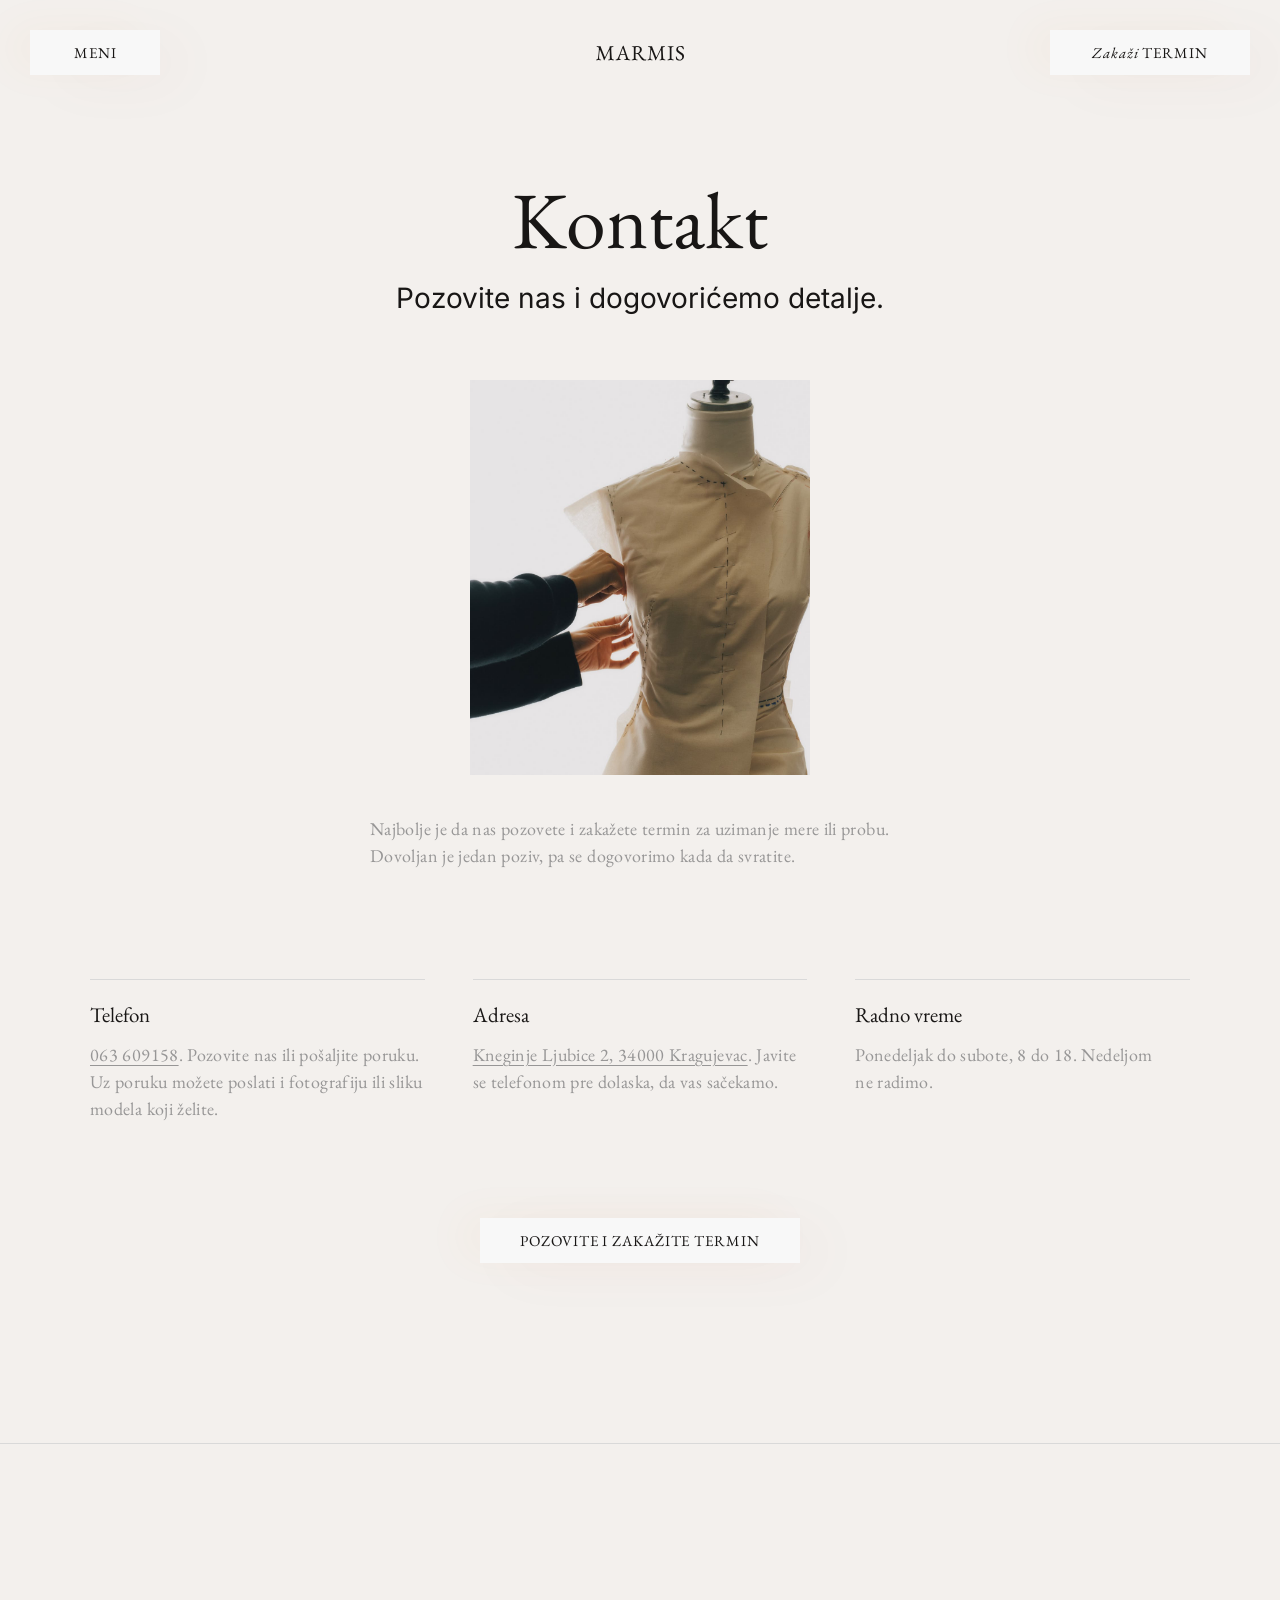
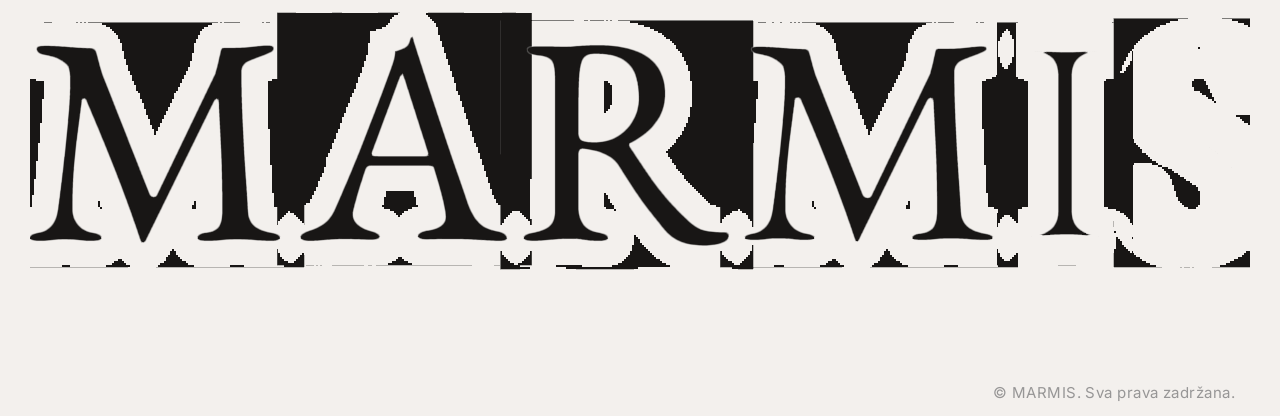
==== commit 74b0cf6d: "SEO: adresa, radno vreme i geo podaci; poster na hero videu Kontakt strana pored telefona prikazuje " ====
--- a/kontakt/index.html
+++ b/kontakt/index.html
@@ -1,4 +1,4 @@
-<!DOCTYPE html><html data-dpl-id="dpl_5DJLEfML6Tahb8bYNMHiKG68mpNy" lang="sr"><head><meta charSet="utf-8"/><link rel="preconnect" href="https://xei5vqg0.api.sanity.io"/><link href="https://xei5vqg0.api.sanity.io" rel="dns-prefetch"/><meta name="viewport" content="width=device-width, initial-scale=1"/><link rel="preload" href="fonts/EBGaramond-Regular.woff2" as="font" crossorigin="anonymous" type="font/woff2"/><link rel="preload" href="fonts/EBGaramond-Italic.woff2" as="font" crossorigin="anonymous" type="font/woff2"/><link rel="stylesheet" href="/_next/static/chunks/18bp.akqca-3_.css?dpl=dpl_5DJLEfML6Tahb8bYNMHiKG68mpNy" data-precedence="next"/><link rel="stylesheet" href="/_next/static/chunks/0_ami5.utm9f8.css?dpl=dpl_5DJLEfML6Tahb8bYNMHiKG68mpNy" data-precedence="next"/><link rel="stylesheet" href="/_next/static/chunks/0ot2j1ufaj_~p.css?dpl=dpl_5DJLEfML6Tahb8bYNMHiKG68mpNy" data-precedence="next"/><link rel="stylesheet" href="/_next/static/chunks/0b.y.basln~dj.css?dpl=dpl_5DJLEfML6Tahb8bYNMHiKG68mpNy" data-precedence="next"/><link rel="stylesheet" href="/_next/static/chunks/0nga488.cjoh-.css?dpl=dpl_5DJLEfML6Tahb8bYNMHiKG68mpNy" data-precedence="next"/><link rel="preload" as="script" fetchPriority="low" href="/_next/static/chunks/17gsouh7epk3e.js?dpl=dpl_5DJLEfML6Tahb8bYNMHiKG68mpNy"/><script src="/_next/static/chunks/0f4lvirgu_tl7.js?dpl=dpl_5DJLEfML6Tahb8bYNMHiKG68mpNy" async=""></script><script src="/_next/static/chunks/0rg57dqhtc7mz.js?dpl=dpl_5DJLEfML6Tahb8bYNMHiKG68mpNy" async=""></script><script src="/_next/static/chunks/0k7clit8ax_.~.js?dpl=dpl_5DJLEfML6Tahb8bYNMHiKG68mpNy" async=""></script><script src="/_next/static/chunks/0fkbmzrhnu075.js?dpl=dpl_5DJLEfML6Tahb8bYNMHiKG68mpNy" async=""></script><script src="/_next/static/chunks/0pfr5ypyk26l~.js?dpl=dpl_5DJLEfML6Tahb8bYNMHiKG68mpNy" async=""></script><script src="/_next/static/chunks/0yw34h1reer-v.js?dpl=dpl_5DJLEfML6Tahb8bYNMHiKG68mpNy" async=""></script><script src="/_next/static/chunks/115-ylee-fuct.js?dpl=dpl_5DJLEfML6Tahb8bYNMHiKG68mpNy" async=""></script><script src="/_next/static/chunks/turbopack-02s--b2e7r0cz.js?dpl=dpl_5DJLEfML6Tahb8bYNMHiKG68mpNy" async=""></script><script src="/_next/static/chunks/0hk_b7xgkd4m6.js?dpl=dpl_5DJLEfML6Tahb8bYNMHiKG68mpNy" async=""></script><script src="/_next/static/chunks/0tgsa3kk2ystz.js?dpl=dpl_5DJLEfML6Tahb8bYNMHiKG68mpNy" async=""></script><script src="/_next/static/chunks/0_-owz2gqauyp.js?dpl=dpl_5DJLEfML6Tahb8bYNMHiKG68mpNy" async=""></script><script src="/_next/static/chunks/0lt-.ha_261u8.js?dpl=dpl_5DJLEfML6Tahb8bYNMHiKG68mpNy" async=""></script><script src="/_next/static/chunks/0jnvfabahyhmj.js?dpl=dpl_5DJLEfML6Tahb8bYNMHiKG68mpNy" async=""></script><script src="/_next/static/chunks/02unrdx1lxkac.js?dpl=dpl_5DJLEfML6Tahb8bYNMHiKG68mpNy" async=""></script><script src="/_next/static/chunks/0zjg_4s8nezvs.js?dpl=dpl_5DJLEfML6Tahb8bYNMHiKG68mpNy" async=""></script><script src="/_next/static/chunks/040~pl7oz.8jg.js?dpl=dpl_5DJLEfML6Tahb8bYNMHiKG68mpNy" async=""></script><script src="/_next/static/chunks/0rr86m823plm1.js?dpl=dpl_5DJLEfML6Tahb8bYNMHiKG68mpNy" async=""></script><script src="/_next/static/chunks/0fruuqydg84mu.js?dpl=dpl_5DJLEfML6Tahb8bYNMHiKG68mpNy" async=""></script><script src="/_next/static/chunks/0n6hizhi3wore.js?dpl=dpl_5DJLEfML6Tahb8bYNMHiKG68mpNy" async=""></script><script src="/_next/static/chunks/07yqe6s1w-tze.js?dpl=dpl_5DJLEfML6Tahb8bYNMHiKG68mpNy" async=""></script><link rel="preload" href="/_next/static/chunks/0eklt3ph0zxni.css?dpl=dpl_5DJLEfML6Tahb8bYNMHiKG68mpNy" as="style"/><link rel="apple-touch-icon" sizes="180x180" href="/apple-touch-icon.png"/><link rel="icon" type="image/png" sizes="32x32" href="/favicon-light-32x32.png" media="(prefers-color-scheme: light)"/><link rel="icon" type="image/png" sizes="16x16" href="/favicon-light-16x16.png" media="(prefers-color-scheme: light)"/><link rel="icon" type="image/png" sizes="32x32" href="/favicon-dark-32x32.png" media="(prefers-color-scheme: dark)"/><link rel="icon" type="image/png" sizes="16x16" href="/favicon-dark-16x16.png" media="(prefers-color-scheme: dark)"/><link rel="manifest" href="/site.webmanifest"/><link rel="preload" href="fonts/EBGaramond-Regular.woff2" as="font" type="font/woff2" crossorigin="anonymous"/><link rel="preload" href="fonts/EBGaramond-Italic.woff2" as="font" type="font/woff2" crossorigin="anonymous"/><title>Kontakt | Marmis - modni studio u Kragujevcu</title><meta name="description" content="Kontakt šivačke radnje MARMIS u Kragujevcu. Pozovite 063 609158 i zakažite uzimanje mere ili probu."/><meta name="application-name" content="MARMIS"/><meta name="theme-color" content="#ffffff"/><meta name="robots" content="index, follow"/><meta name="googlebot" content="index, follow, max-video-preview:-1, max-image-preview:large, max-snippet:-1"/><link rel="canonical" href="https://marmis.rs/kontakt"/><meta property="og:title" content="Kontakt | Marmis - modni studio u Kragujevcu"/><meta property="og:description" content="MARMIS je šivačka radnja u Kragujevcu. Godinama šijemo po meri, a kroj se pravi prema vašoj želji i vašoj figuri."/><meta property="og:url" content="https://marmis.rs/kontakt"/><meta property="og:site_name" content="MARMIS"/><meta property="og:locale" content="sr_RS"/><meta property="og:image" content="https://marmis.rs/images/xei5vqg0/production/8e3034304dca200363d214d56484cafa014a2326-20604x11590.jpg?w=1200&amp;h=630&amp;fit=crop"/><meta property="og:image:width" content="1200"/><meta property="og:image:height" content="630"/><meta property="og:image:alt" content="Radionica MARMIS u Kragujevcu"/><meta property="og:type" content="website"/><meta name="twitter:card" content="summary_large_image"/><meta name="twitter:title" content="Kontakt | Marmis - modni studio u Kragujevcu"/><meta name="twitter:description" content="MARMIS je šivačka radnja u Kragujevcu. Godinama šijemo po meri, a kroj se pravi prema vašoj želji i vašoj figuri."/><meta name="twitter:image" content="https://marmis.rs/images/xei5vqg0/production/8e3034304dca200363d214d56484cafa014a2326-20604x11590.jpg?w=1200&amp;h=630&amp;fit=crop"/><script type="application/ld+json">{"@context":"https://schema.org","@type":"ClothingStore","@id":"https://marmis.rs/#organization","name":"MARMIS","legalName":"MARMIS šivačka radnja","url":"https://marmis.rs","telephone":"+381 63 609158","description":"MARMIS je šivačka radnja u Kragujevcu. Godinama šijemo po meri, a kroj se pravi prema vašoj želji i vašoj figuri.","logo":{"@type":"ImageObject","url":"https://marmis.rs/android-chrome-512x512.png","width":512,"height":512},"image":["https://marmis.rs/images/xei5vqg0/production/8e3034304dca200363d214d56484cafa014a2326-20604x11590.jpg","https://marmis.rs/images/xei5vqg0/production/fe9dfb2b06f0b04fa45dc0ebd925dc3b39517dc5-1728x1001.jpg"],"address":{"@type":"PostalAddress","streetAddress":"Kneginje Ljubice 2","addressLocality":"Kragujevac","postalCode":"34000","addressRegion":"Šumadijski okrug","addressCountry":"RS"},"areaServed":{"@type":"City","name":"Kragujevac"},"knowsLanguage":"sr","currenciesAccepted":"RSD","contactPoint":{"@type":"ContactPoint","telephone":"+381 63 609158","contactType":"customer service","availableLanguage":["sr"],"areaServed":"RS"},"makesOffer":{"@type":"Offer","itemOffered":{"@type":"Service","name":"Šivenje odeće po meri","serviceType":"Šivenje po meri","provider":{"@id":"https://marmis.rs/#organization"},"areaServed":{"@type":"City","name":"Kragujevac"}}}}</script><script type="application/ld+json">{"@context":"https://schema.org","@graph":[{"@type":"WebSite","@id":"https://marmis.rs/#website","name":"MARMIS","url":"https://marmis.rs","description":"MARMIS je šivačka radnja u Kragujevcu. Godinama šijemo po meri, a kroj se pravi prema vašoj želji i vašoj figuri.","inLanguage":"sr-RS","publisher":{"@id":"https://marmis.rs/#organization"}},{"@type":"ContactPage","@id":"https://marmis.rs/kontakt#webpage","url":"https://marmis.rs/kontakt","name":"Kontakt | Marmis - modni studio u Kragujevcu","description":"Kontakt šivačke radnje MARMIS u Kragujevcu. Pozovite 063 609158 i zakažite uzimanje mere ili probu.","isPartOf":{"@id":"https://marmis.rs/#website"},"about":{"@id":"https://marmis.rs/#organization"},"inLanguage":"sr-RS","breadcrumb":{"@id":"https://marmis.rs/kontakt#breadcrumb"}},{"@type":"BreadcrumbList","@id":"https://marmis.rs/kontakt#breadcrumb","itemListElement":[{"@type":"ListItem","position":1,"name":"Početna","item":"https://marmis.rs"},{"@type":"ListItem","position":2,"name":"Kontakt"}]}]}</script><script src="/_next/static/chunks/03~yq9q893hmn.js?dpl=dpl_5DJLEfML6Tahb8bYNMHiKG68mpNy" noModule=""></script><style>/* MARMIS: impresum uklonjen iz futera */.RootLayoutFooterCredits-module-scss-module__PB550W__RootLayoutFooterCreditsTrigger{display:none!important}</style></head><body><div hidden=""><!--$--><!--/$--></div><a href="#main-content" class="skip-to-content">Pređi na sadržaj</a><!--$!--><template data-dgst="BAILOUT_TO_CLIENT_SIDE_RENDERING"></template><!--/$--><header class="RootLayoutHeader-module-scss-module__96vZrq__RootLayoutHeader RootLayoutHeader-module-scss-module__96vZrq__theme-plain RootLayoutHeader-module-scss-module__96vZrq__is-visible"><div><div data-focus-guard="true" tabindex="-1" style="width:1px;height:0px;padding:0;overflow:hidden;position:fixed;top:1px;left:1px"></div><div data-focus-lock-disabled="disabled"><div class="RootLayoutHeader-module-scss-module__96vZrq__top"><button class="Button-module-scss-module__VLzsWq__Button RootLayoutHeader-module-scss-module__96vZrq__trigger Button-module-scss-module__VLzsWq__theme-plain" id="_R_34tb_-trigger-desktop" aria-expanded="false" aria-controls="_R_34tb_-content" aria-label="Otvori meni"><span class="RootLayoutHeader-module-scss-module__96vZrq__inner"><span class="RootLayoutHeader-module-scss-module__96vZrq__menuText" aria-hidden="false"><span class="RootLayoutHeader-module-scss-module__96vZrq__menuTextLabel">Meni</span><span class="RootLayoutHeader-module-scss-module__96vZrq__menuTextCopy" aria-hidden="true">Meni</span></span><span class="RootLayoutHeader-module-scss-module__96vZrq__closeText" aria-hidden="true"><span class="RootLayoutHeader-module-scss-module__96vZrq__closeTextLabel">Zatvori</span><span class="RootLayoutHeader-module-scss-module__96vZrq__closeTextCopy" aria-hidden="true">Zatvori</span></span></span><div class="RootLayoutHeader-module-scss-module__96vZrq__RootLayoutHeaderMenuIcon RootLayoutHeader-module-scss-module__96vZrq__menuIcon RootLayoutHeader-module-scss-module__96vZrq__theme-plain"></div></button><a class="RootLayoutHeader-module-scss-module__96vZrq__logo" aria-label="Go to homepage" style="opacity:1" tabindex="0" href="/"><svg role="presentation" aria-hidden="true" focusable="false" class="Brand-module-scss-module__s2ofua__Brand RootLayoutHeader-module-scss-module__96vZrq__brand Brand-module-scss-module__s2ofua__theme-dark"><use xmlns:xlink="http://www.w3.org/1999/xlink" xlink:href="/brand.svg#logo" href="/brand.svg#logo"></use></svg></a><a class="Button-module-scss-module__VLzsWq__Button RootLayoutHeader-module-scss-module__96vZrq__button Button-module-scss-module__VLzsWq__theme-plain" tabindex="0" href="/kontakt"><div class="RootLayoutHeader-module-scss-module__96vZrq__buttonText"><div class="Button-module-scss-module__VLzsWq__ButtonAnimatedText Button-module-scss-module__VLzsWq__is-visible"><span class="Button-module-scss-module__VLzsWq__wrapper"><span class="Button-module-scss-module__VLzsWq__content"><div><p><em><span class="uppercase">z</span>akaži</em> <span class="uppercase">termin</span></p></div></span><span class="Button-module-scss-module__VLzsWq__copy" aria-hidden="true"><div><p><em><span class="uppercase">z</span>akaži</em> <span class="uppercase">termin</span></p></div></span></span></div></div><svg role="presentation" aria-hidden="true" focusable="false" class="RootLayoutHeader-module-scss-module__96vZrq__buttonIcon"><use xmlns:xlink="http://www.w3.org/1999/xlink" xlink:href="/icons.svg#bag" href="/icons.svg#bag"></use></svg></a></div><div id="_R_34tb_-content" class="RootLayoutHeader-module-scss-module__96vZrq__content" aria-labelledby="_R_34tb_-trigger-desktop"><div class="RootLayoutHeader-module-scss-module__96vZrq__overflow"><div class="RootLayoutHeader-module-scss-module__96vZrq__wrapper"><nav class="RootLayoutHeader-module-scss-module__96vZrq__primary"><ul class="RootLayoutHeader-module-scss-module__96vZrq__items"><li class="RootLayoutHeader-module-scss-module__96vZrq__item" style="--i:0"><a class="RootLayoutHeader-module-scss-module__96vZrq__link" href="/"><span class="RootLayoutHeader-module-scss-module__96vZrq__label"><span class="RootLayoutHeader-module-scss-module__96vZrq__word" style="--index:0">početna</span></span><span class="RootLayoutHeader-module-scss-module__96vZrq__copy" aria-hidden="true"><span class="RootLayoutHeader-module-scss-module__96vZrq__word" style="--index:0">početna</span></span></a></li><li class="RootLayoutHeader-module-scss-module__96vZrq__item" style="--i:1"><a class="RootLayoutHeader-module-scss-module__96vZrq__link RootLayoutHeader-module-scss-module__96vZrq__active" href="/kontakt"><span class="RootLayoutHeader-module-scss-module__96vZrq__label"><span class="RootLayoutHeader-module-scss-module__96vZrq__word" style="--index:0">Kontakt</span></span><span class="RootLayoutHeader-module-scss-module__96vZrq__copy" aria-hidden="true"><span class="RootLayoutHeader-module-scss-module__96vZrq__word" style="--index:0">Kontakt</span></span></a></li></ul></nav><div class="RootLayoutHeader-module-scss-module__96vZrq__contact"><p>Kontakt:<br/>063 609158</p></div><div class="RootLayoutHeader-module-scss-module__96vZrq__secondary"><ul></ul></div><div class="RootLayoutHeader-module-scss-module__96vZrq__legals"><ul class="RootLayoutHeader-module-scss-module__96vZrq__legalsLinks"></ul></div></div></div></div></div><div data-focus-guard="true" tabindex="-1" style="width:1px;height:0px;padding:0;overflow:hidden;position:fixed;top:1px;left:1px"></div></div></header><main id="main-content"><section class="RegistryContent-module-scss-module__0mIfQa__RegistryContent" aria-labelledby="registry-title"><div class="RegistryContent-module-scss-module__0mIfQa__container"><header class="RegistryContent-module-scss-module__0mIfQa__head"><h1 id="registry-title" class="RegistryContent-module-scss-module__0mIfQa__title">Kontakt</h1><p class="RegistryContent-module-scss-module__0mIfQa__lead">Pozovite nas i dogovorićemo detalje.</p></header><div class="RegistryContent-module-scss-module__0mIfQa__media"><img alt="Proba na krojačkoj lutki u radionici MARMIS" loading="lazy" width="1200" height="1394" decoding="async" data-nimg="1" class="RegistryContent-module-scss-module__0mIfQa__image" style="color:transparent" sizes="100.00vw" srcSet="/images/registry/dress.png?w=32&amp;q=90 32w, /images/registry/dress.png?w=48&amp;q=90 48w, /images/registry/dress.png?w=64&amp;q=90 64w, /images/registry/dress.png?w=96&amp;q=90 96w, /images/registry/dress.png?w=128&amp;q=90 128w, /images/registry/dress.png?w=256&amp;q=90 256w, /images/registry/dress.png?w=384&amp;q=90 384w, /images/registry/dress.png?w=640&amp;q=90 640w, /images/registry/dress.png?w=750&amp;q=90 750w, /images/registry/dress.png?w=828&amp;q=90 828w, /images/registry/dress.png?w=1080&amp;q=90 1080w, /images/registry/dress.png?w=1200&amp;q=90 1200w, /images/registry/dress.png?w=1920&amp;q=90 1920w, /images/registry/dress.png?w=2048&amp;q=90 2048w, /images/registry/dress.png?w=3840&amp;q=90 3840w" src="/images/registry/dress.png?w=3840&amp;q=90"/></div><div class="RegistryContent-module-scss-module__0mIfQa__featureText"><p class="RegistryContent-module-scss-module__0mIfQa__body">Najbolje je da nas pozovete i zakažete termin za uzimanje mere ili probu. Dovoljan je jedan poziv, pa se dogovorimo kada da svratite.</p></div><ul class="RegistryContent-module-scss-module__0mIfQa__platforms"><li class="RegistryContent-module-scss-module__0mIfQa__platform"><h2 class="RegistryContent-module-scss-module__0mIfQa__platformName">Telefon</h2><p class="RegistryContent-module-scss-module__0mIfQa__platformDescription"><a href="tel:+38163609158">063 609158</a>. Pozovite nas ili pošaljite poruku. Uz poruku možete poslati i fotografiju ili sliku modela koji želite.</p></li></ul><div class="RegistryContent-module-scss-module__0mIfQa__cta"><a class="Button-module-scss-module__VLzsWq__Button RegistryContent-module-scss-module__0mIfQa__button Button-module-scss-module__VLzsWq__theme-plain" href="tel:+38163609158">Pozovite i zakažite termin</a></div></div></section><!--$--><!--/$--></main><footer class="RootLayoutFooter-module-scss-module__KkJg2G__RootLayoutFooter RootLayoutFooter-module-scss-module__KkJg2G__variant-default"><div class="RootLayoutFooter-module-scss-module__KkJg2G__container"><nav class="RootLayoutFooter-module-scss-module__KkJg2G__primary"><a class="RootLayoutFooter-module-scss-module__KkJg2G__link" style="--index:0" href="/"><span class="RootLayoutFooter-module-scss-module__KkJg2G__inner"><span class="RootLayoutFooter-module-scss-module__KkJg2G__label">Početna</span><span class="RootLayoutFooter-module-scss-module__KkJg2G__copy" aria-hidden="true">Početna</span></span></a></nav><ul class="RootLayoutFooter-module-scss-module__KkJg2G__secondary"><li><a class="RootLayoutFooter-module-scss-module__KkJg2G__link" style="--index:0" href="/kontakt"><span class="RootLayoutFooter-module-scss-module__KkJg2G__inner"><span class="RootLayoutFooter-module-scss-module__KkJg2G__label">Kontakt<svg role="presentation" aria-hidden="true" focusable="false" style="transform:rotate(-135deg)" class="RootLayoutFooter-module-scss-module__KkJg2G__icon" direction="up-right"><use xmlns:xlink="http://www.w3.org/1999/xlink" xlink:href="/icons.svg#arrow" href="/icons.svg#arrow"></use></svg></span><span class="RootLayoutFooter-module-scss-module__KkJg2G__copy" aria-hidden="true">Kontakt<svg role="presentation" aria-hidden="true" focusable="false" style="transform:rotate(-135deg)" class="RootLayoutFooter-module-scss-module__KkJg2G__icon" direction="up-right"><use xmlns:xlink="http://www.w3.org/1999/xlink" xlink:href="/icons.svg#arrow" href="/icons.svg#arrow"></use></svg></span></span></a></li></ul><div class="RootLayoutFooter-module-scss-module__KkJg2G__scene"></div><div class="RootLayoutFooter-module-scss-module__KkJg2G__legals"></div><div class="RootLayoutFooter-module-scss-module__KkJg2G__credits"><p class="RootLayoutFooter-module-scss-module__KkJg2G__copyright">© MARMIS. Sva prava zadržana.</p><button class="RootLayoutFooterCredits-module-scss-module__PB550W__RootLayoutFooterCreditsTrigger" type="button" aria-haspopup="dialog" aria-expanded="false" aria-controls="radix-_R_b8tb_" data-state="closed"></button></div></div></footer><div id="fullscreen"></div><!--$!--><template data-dgst="BAILOUT_TO_CLIENT_SIDE_RENDERING"></template><!--/$--><!--$!--><template data-dgst="BAILOUT_TO_CLIENT_SIDE_RENDERING"></template><!--/$--><script>if(/^((?!chrome|android).)*safari/i.test(navigator.userAgent)){const m=document.createElement('meta');m.name='viewport';m.content="width=device-width, initial-scale=1, maximum-scale=1";document.head.appendChild(m)}</script><script>
+<!DOCTYPE html><html data-dpl-id="dpl_5DJLEfML6Tahb8bYNMHiKG68mpNy" lang="sr"><head><meta charSet="utf-8"/><link rel="preconnect" href="https://xei5vqg0.api.sanity.io"/><link href="https://xei5vqg0.api.sanity.io" rel="dns-prefetch"/><meta name="viewport" content="width=device-width, initial-scale=1"/><link rel="preload" href="fonts/EBGaramond-Regular.woff2" as="font" crossorigin="anonymous" type="font/woff2"/><link rel="preload" href="fonts/EBGaramond-Italic.woff2" as="font" crossorigin="anonymous" type="font/woff2"/><link rel="stylesheet" href="/_next/static/chunks/18bp.akqca-3_.css?dpl=dpl_5DJLEfML6Tahb8bYNMHiKG68mpNy" data-precedence="next"/><link rel="stylesheet" href="/_next/static/chunks/0_ami5.utm9f8.css?dpl=dpl_5DJLEfML6Tahb8bYNMHiKG68mpNy" data-precedence="next"/><link rel="stylesheet" href="/_next/static/chunks/0ot2j1ufaj_~p.css?dpl=dpl_5DJLEfML6Tahb8bYNMHiKG68mpNy" data-precedence="next"/><link rel="stylesheet" href="/_next/static/chunks/0b.y.basln~dj.css?dpl=dpl_5DJLEfML6Tahb8bYNMHiKG68mpNy" data-precedence="next"/><link rel="stylesheet" href="/_next/static/chunks/0nga488.cjoh-.css?dpl=dpl_5DJLEfML6Tahb8bYNMHiKG68mpNy" data-precedence="next"/><link rel="preload" as="script" fetchPriority="low" href="/_next/static/chunks/17gsouh7epk3e.js?dpl=dpl_5DJLEfML6Tahb8bYNMHiKG68mpNy"/><script src="/_next/static/chunks/0f4lvirgu_tl7.js?dpl=dpl_5DJLEfML6Tahb8bYNMHiKG68mpNy" async=""></script><script src="/_next/static/chunks/0rg57dqhtc7mz.js?dpl=dpl_5DJLEfML6Tahb8bYNMHiKG68mpNy" async=""></script><script src="/_next/static/chunks/0k7clit8ax_.~.js?dpl=dpl_5DJLEfML6Tahb8bYNMHiKG68mpNy" async=""></script><script src="/_next/static/chunks/0fkbmzrhnu075.js?dpl=dpl_5DJLEfML6Tahb8bYNMHiKG68mpNy" async=""></script><script src="/_next/static/chunks/0pfr5ypyk26l~.js?dpl=dpl_5DJLEfML6Tahb8bYNMHiKG68mpNy" async=""></script><script src="/_next/static/chunks/0yw34h1reer-v.js?dpl=dpl_5DJLEfML6Tahb8bYNMHiKG68mpNy" async=""></script><script src="/_next/static/chunks/115-ylee-fuct.js?dpl=dpl_5DJLEfML6Tahb8bYNMHiKG68mpNy" async=""></script><script src="/_next/static/chunks/turbopack-02s--b2e7r0cz.js?dpl=dpl_5DJLEfML6Tahb8bYNMHiKG68mpNy" async=""></script><script src="/_next/static/chunks/0hk_b7xgkd4m6.js?dpl=dpl_5DJLEfML6Tahb8bYNMHiKG68mpNy" async=""></script><script src="/_next/static/chunks/0tgsa3kk2ystz.js?dpl=dpl_5DJLEfML6Tahb8bYNMHiKG68mpNy" async=""></script><script src="/_next/static/chunks/0_-owz2gqauyp.js?dpl=dpl_5DJLEfML6Tahb8bYNMHiKG68mpNy" async=""></script><script src="/_next/static/chunks/0lt-.ha_261u8.js?dpl=dpl_5DJLEfML6Tahb8bYNMHiKG68mpNy" async=""></script><script src="/_next/static/chunks/0jnvfabahyhmj.js?dpl=dpl_5DJLEfML6Tahb8bYNMHiKG68mpNy" async=""></script><script src="/_next/static/chunks/02unrdx1lxkac.js?dpl=dpl_5DJLEfML6Tahb8bYNMHiKG68mpNy" async=""></script><script src="/_next/static/chunks/0zjg_4s8nezvs.js?dpl=dpl_5DJLEfML6Tahb8bYNMHiKG68mpNy" async=""></script><script src="/_next/static/chunks/040~pl7oz.8jg.js?dpl=dpl_5DJLEfML6Tahb8bYNMHiKG68mpNy" async=""></script><script src="/_next/static/chunks/0rr86m823plm1.js?dpl=dpl_5DJLEfML6Tahb8bYNMHiKG68mpNy" async=""></script><script src="/_next/static/chunks/0fruuqydg84mu.js?dpl=dpl_5DJLEfML6Tahb8bYNMHiKG68mpNy" async=""></script><script src="/_next/static/chunks/0n6hizhi3wore.js?dpl=dpl_5DJLEfML6Tahb8bYNMHiKG68mpNy" async=""></script><script src="/_next/static/chunks/07yqe6s1w-tze.js?dpl=dpl_5DJLEfML6Tahb8bYNMHiKG68mpNy" async=""></script><link rel="preload" href="/_next/static/chunks/0eklt3ph0zxni.css?dpl=dpl_5DJLEfML6Tahb8bYNMHiKG68mpNy" as="style"/><link rel="apple-touch-icon" sizes="180x180" href="/apple-touch-icon.png"/><link rel="icon" type="image/png" sizes="32x32" href="/favicon-light-32x32.png" media="(prefers-color-scheme: light)"/><link rel="icon" type="image/png" sizes="16x16" href="/favicon-light-16x16.png" media="(prefers-color-scheme: light)"/><link rel="icon" type="image/png" sizes="32x32" href="/favicon-dark-32x32.png" media="(prefers-color-scheme: dark)"/><link rel="icon" type="image/png" sizes="16x16" href="/favicon-dark-16x16.png" media="(prefers-color-scheme: dark)"/><link rel="manifest" href="/site.webmanifest"/><link rel="preload" href="fonts/EBGaramond-Regular.woff2" as="font" type="font/woff2" crossorigin="anonymous"/><link rel="preload" href="fonts/EBGaramond-Italic.woff2" as="font" type="font/woff2" crossorigin="anonymous"/><title>Kontakt | MARMIS šivačka radnja u Kragujevcu</title><meta name="description" content="Kontakt šivačke radnje MARMIS u Kragujevcu. Pozovite 063 609158 i zakažite uzimanje mere ili probu."/><meta name="application-name" content="MARMIS"/><meta name="theme-color" content="#ffffff"/><meta name="robots" content="index, follow"/><meta name="googlebot" content="index, follow, max-video-preview:-1, max-image-preview:large, max-snippet:-1"/><link rel="canonical" href="https://marmis.rs/kontakt"/><meta property="og:title" content="Kontakt | MARMIS šivačka radnja u Kragujevcu"/><meta property="og:description" content="MARMIS je šivačka radnja i modni studio u Kragujevcu. Šijemo odeću i svečane haljine po meri, prema vašoj želji i figuri."/><meta property="og:url" content="https://marmis.rs/kontakt"/><meta property="og:site_name" content="MARMIS"/><meta property="og:locale" content="sr_RS"/><meta property="og:image" content="https://marmis.rs/images/xei5vqg0/production/8e3034304dca200363d214d56484cafa014a2326-20604x11590.jpg?w=1200&amp;h=630&amp;fit=crop"/><meta property="og:image:width" content="1200"/><meta property="og:image:height" content="630"/><meta property="og:image:alt" content="Svečana haljina po meri — MARMIS, Kragujevac"/><meta property="og:type" content="website"/><meta name="twitter:card" content="summary_large_image"/><meta name="twitter:title" content="Kontakt | MARMIS šivačka radnja u Kragujevcu"/><meta name="twitter:description" content="MARMIS je šivačka radnja i modni studio u Kragujevcu. Šijemo odeću i svečane haljine po meri, prema vašoj želji i figuri."/><meta name="twitter:image" content="https://marmis.rs/images/xei5vqg0/production/8e3034304dca200363d214d56484cafa014a2326-20604x11590.jpg?w=1200&amp;h=630&amp;fit=crop"/><script type="application/ld+json">{"@context":"https://schema.org","@type":"ClothingStore","@id":"https://marmis.rs/#organization","name":"MARMIS","legalName":"MARMIS šivačka radnja","url":"https://marmis.rs","telephone":"+381 63 609158","description":"MARMIS je šivačka radnja i modni studio u Kragujevcu. Šijemo odeću i svečane haljine po meri, prema vašoj želji i figuri.","logo":{"@type":"ImageObject","url":"https://marmis.rs/android-chrome-512x512.png","width":512,"height":512},"image":["https://marmis.rs/images/xei5vqg0/production/8e3034304dca200363d214d56484cafa014a2326-20604x11590.jpg","https://marmis.rs/images/xei5vqg0/production/fe9dfb2b06f0b04fa45dc0ebd925dc3b39517dc5-1728x1001.jpg"],"address":{"@type":"PostalAddress","streetAddress":"Kneginje Ljubice 2","addressLocality":"Kragujevac","postalCode":"34000","addressRegion":"Šumadijski okrug","addressCountry":"RS"},"geo":{"@type":"GeoCoordinates","latitude":44.0097165,"longitude":20.9159192},"hasMap":"https://maps.google.com/?cid=14591823223998143789","openingHoursSpecification":[{"@type":"OpeningHoursSpecification","dayOfWeek":["Monday","Tuesday","Wednesday","Thursday","Friday","Saturday"],"opens":"08:00","closes":"18:00"},{"@type":"OpeningHoursSpecification","dayOfWeek":"Sunday","opens":"00:00","closes":"00:00"}],"areaServed":{"@type":"City","name":"Kragujevac"},"knowsLanguage":"sr","currenciesAccepted":"RSD","contactPoint":{"@type":"ContactPoint","telephone":"+381 63 609158","contactType":"customer service","availableLanguage":["sr"],"areaServed":"RS"},"makesOffer":[{"@type":"Offer","itemOffered":{"@type":"Service","name":"Šivenje odeće po meri","serviceType":"Šivenje po meri","provider":{"@id":"https://marmis.rs/#organization"},"areaServed":{"@type":"City","name":"Kragujevac"}}},{"@type":"Offer","itemOffered":{"@type":"Service","name":"Šivenje haljina po meri","serviceType":"Šivenje svečanih haljina po meri","provider":{"@id":"https://marmis.rs/#organization"},"areaServed":{"@type":"City","name":"Kragujevac"}}}]}</script><script type="application/ld+json">{"@context":"https://schema.org","@graph":[{"@type":"WebSite","@id":"https://marmis.rs/#website","name":"MARMIS","url":"https://marmis.rs","description":"MARMIS je šivačka radnja i modni studio u Kragujevcu. Šijemo odeću i svečane haljine po meri, prema vašoj želji i figuri.","inLanguage":"sr-RS","publisher":{"@id":"https://marmis.rs/#organization"}},{"@type":"ContactPage","@id":"https://marmis.rs/kontakt#webpage","url":"https://marmis.rs/kontakt","name":"Kontakt | MARMIS šivačka radnja u Kragujevcu","description":"Kontakt šivačke radnje MARMIS u Kragujevcu. Pozovite 063 609158 i zakažite uzimanje mere ili probu.","isPartOf":{"@id":"https://marmis.rs/#website"},"about":{"@id":"https://marmis.rs/#organization"},"inLanguage":"sr-RS","breadcrumb":{"@id":"https://marmis.rs/kontakt#breadcrumb"}},{"@type":"BreadcrumbList","@id":"https://marmis.rs/kontakt#breadcrumb","itemListElement":[{"@type":"ListItem","position":1,"name":"Početna","item":"https://marmis.rs"},{"@type":"ListItem","position":2,"name":"Kontakt"}]}]}</script><script src="/_next/static/chunks/03~yq9q893hmn.js?dpl=dpl_5DJLEfML6Tahb8bYNMHiKG68mpNy" noModule=""></script><style>/* MARMIS: impresum uklonjen iz futera */.RootLayoutFooterCredits-module-scss-module__PB550W__RootLayoutFooterCreditsTrigger{display:none!important}</style></head><body><div hidden=""><!--$--><!--/$--></div><a href="#main-content" class="skip-to-content">Pređi na sadržaj</a><!--$!--><template data-dgst="BAILOUT_TO_CLIENT_SIDE_RENDERING"></template><!--/$--><header class="RootLayoutHeader-module-scss-module__96vZrq__RootLayoutHeader RootLayoutHeader-module-scss-module__96vZrq__theme-plain RootLayoutHeader-module-scss-module__96vZrq__is-visible"><div><div data-focus-guard="true" tabindex="-1" style="width:1px;height:0px;padding:0;overflow:hidden;position:fixed;top:1px;left:1px"></div><div data-focus-lock-disabled="disabled"><div class="RootLayoutHeader-module-scss-module__96vZrq__top"><button class="Button-module-scss-module__VLzsWq__Button RootLayoutHeader-module-scss-module__96vZrq__trigger Button-module-scss-module__VLzsWq__theme-plain" id="_R_34tb_-trigger-desktop" aria-expanded="false" aria-controls="_R_34tb_-content" aria-label="Otvori meni"><span class="RootLayoutHeader-module-scss-module__96vZrq__inner"><span class="RootLayoutHeader-module-scss-module__96vZrq__menuText" aria-hidden="false"><span class="RootLayoutHeader-module-scss-module__96vZrq__menuTextLabel">Meni</span><span class="RootLayoutHeader-module-scss-module__96vZrq__menuTextCopy" aria-hidden="true">Meni</span></span><span class="RootLayoutHeader-module-scss-module__96vZrq__closeText" aria-hidden="true"><span class="RootLayoutHeader-module-scss-module__96vZrq__closeTextLabel">Zatvori</span><span class="RootLayoutHeader-module-scss-module__96vZrq__closeTextCopy" aria-hidden="true">Zatvori</span></span></span><div class="RootLayoutHeader-module-scss-module__96vZrq__RootLayoutHeaderMenuIcon RootLayoutHeader-module-scss-module__96vZrq__menuIcon RootLayoutHeader-module-scss-module__96vZrq__theme-plain"></div></button><a class="RootLayoutHeader-module-scss-module__96vZrq__logo" aria-label="Go to homepage" style="opacity:1" tabindex="0" href="/"><svg role="presentation" aria-hidden="true" focusable="false" class="Brand-module-scss-module__s2ofua__Brand RootLayoutHeader-module-scss-module__96vZrq__brand Brand-module-scss-module__s2ofua__theme-dark"><use xmlns:xlink="http://www.w3.org/1999/xlink" xlink:href="/brand.svg#logo" href="/brand.svg#logo"></use></svg></a><a class="Button-module-scss-module__VLzsWq__Button RootLayoutHeader-module-scss-module__96vZrq__button Button-module-scss-module__VLzsWq__theme-plain" tabindex="0" href="/kontakt"><div class="RootLayoutHeader-module-scss-module__96vZrq__buttonText"><div class="Button-module-scss-module__VLzsWq__ButtonAnimatedText Button-module-scss-module__VLzsWq__is-visible"><span class="Button-module-scss-module__VLzsWq__wrapper"><span class="Button-module-scss-module__VLzsWq__content"><div><p><em><span class="uppercase">z</span>akaži</em> <span class="uppercase">termin</span></p></div></span><span class="Button-module-scss-module__VLzsWq__copy" aria-hidden="true"><div><p><em><span class="uppercase">z</span>akaži</em> <span class="uppercase">termin</span></p></div></span></span></div></div><svg role="presentation" aria-hidden="true" focusable="false" class="RootLayoutHeader-module-scss-module__96vZrq__buttonIcon"><use xmlns:xlink="http://www.w3.org/1999/xlink" xlink:href="/icons.svg#bag" href="/icons.svg#bag"></use></svg></a></div><div id="_R_34tb_-content" class="RootLayoutHeader-module-scss-module__96vZrq__content" aria-labelledby="_R_34tb_-trigger-desktop"><div class="RootLayoutHeader-module-scss-module__96vZrq__overflow"><div class="RootLayoutHeader-module-scss-module__96vZrq__wrapper"><nav class="RootLayoutHeader-module-scss-module__96vZrq__primary"><ul class="RootLayoutHeader-module-scss-module__96vZrq__items"><li class="RootLayoutHeader-module-scss-module__96vZrq__item" style="--i:0"><a class="RootLayoutHeader-module-scss-module__96vZrq__link" href="/"><span class="RootLayoutHeader-module-scss-module__96vZrq__label"><span class="RootLayoutHeader-module-scss-module__96vZrq__word" style="--index:0">početna</span></span><span class="RootLayoutHeader-module-scss-module__96vZrq__copy" aria-hidden="true"><span class="RootLayoutHeader-module-scss-module__96vZrq__word" style="--index:0">početna</span></span></a></li><li class="RootLayoutHeader-module-scss-module__96vZrq__item" style="--i:1"><a class="RootLayoutHeader-module-scss-module__96vZrq__link RootLayoutHeader-module-scss-module__96vZrq__active" href="/kontakt"><span class="RootLayoutHeader-module-scss-module__96vZrq__label"><span class="RootLayoutHeader-module-scss-module__96vZrq__word" style="--index:0">Kontakt</span></span><span class="RootLayoutHeader-module-scss-module__96vZrq__copy" aria-hidden="true"><span class="RootLayoutHeader-module-scss-module__96vZrq__word" style="--index:0">Kontakt</span></span></a></li></ul></nav><div class="RootLayoutHeader-module-scss-module__96vZrq__contact"><p>Kontakt:<br/>063 609158</p></div><div class="RootLayoutHeader-module-scss-module__96vZrq__secondary"><ul></ul></div><div class="RootLayoutHeader-module-scss-module__96vZrq__legals"><ul class="RootLayoutHeader-module-scss-module__96vZrq__legalsLinks"></ul></div></div></div></div></div><div data-focus-guard="true" tabindex="-1" style="width:1px;height:0px;padding:0;overflow:hidden;position:fixed;top:1px;left:1px"></div></div></header><main id="main-content"><section class="RegistryContent-module-scss-module__0mIfQa__RegistryContent" aria-labelledby="registry-title"><div class="RegistryContent-module-scss-module__0mIfQa__container"><header class="RegistryContent-module-scss-module__0mIfQa__head"><h1 id="registry-title" class="RegistryContent-module-scss-module__0mIfQa__title">Kontakt</h1><p class="RegistryContent-module-scss-module__0mIfQa__lead">Pozovite nas i dogovorićemo detalje.</p></header><div class="RegistryContent-module-scss-module__0mIfQa__media"><img alt="Proba na krojačkoj lutki u radionici MARMIS" loading="lazy" width="1200" height="1394" decoding="async" data-nimg="1" class="RegistryContent-module-scss-module__0mIfQa__image" style="color:transparent" sizes="100.00vw" srcSet="/images/registry/dress.png?w=32&amp;q=90 32w, /images/registry/dress.png?w=48&amp;q=90 48w, /images/registry/dress.png?w=64&amp;q=90 64w, /images/registry/dress.png?w=96&amp;q=90 96w, /images/registry/dress.png?w=128&amp;q=90 128w, /images/registry/dress.png?w=256&amp;q=90 256w, /images/registry/dress.png?w=384&amp;q=90 384w, /images/registry/dress.png?w=640&amp;q=90 640w, /images/registry/dress.png?w=750&amp;q=90 750w, /images/registry/dress.png?w=828&amp;q=90 828w, /images/registry/dress.png?w=1080&amp;q=90 1080w, /images/registry/dress.png?w=1200&amp;q=90 1200w, /images/registry/dress.png?w=1920&amp;q=90 1920w, /images/registry/dress.png?w=2048&amp;q=90 2048w, /images/registry/dress.png?w=3840&amp;q=90 3840w" src="/images/registry/dress.png?w=3840&amp;q=90"/></div><div class="RegistryContent-module-scss-module__0mIfQa__featureText"><p class="RegistryContent-module-scss-module__0mIfQa__body">Najbolje je da nas pozovete i zakažete termin za uzimanje mere ili probu. Dovoljan je jedan poziv, pa se dogovorimo kada da svratite.</p></div><ul class="RegistryContent-module-scss-module__0mIfQa__platforms"><li class="RegistryContent-module-scss-module__0mIfQa__platform"><h2 class="RegistryContent-module-scss-module__0mIfQa__platformName">Telefon</h2><p class="RegistryContent-module-scss-module__0mIfQa__platformDescription"><a href="tel:+38163609158">063 609158</a>. Pozovite nas ili pošaljite poruku. Uz poruku možete poslati i fotografiju ili sliku modela koji želite.</p></li><li class="RegistryContent-module-scss-module__0mIfQa__platform"><h2 class="RegistryContent-module-scss-module__0mIfQa__platformName">Adresa</h2><p class="RegistryContent-module-scss-module__0mIfQa__platformDescription"><a href="https://maps.google.com/?cid=14591823223998143789">Kneginje Ljubice 2, 34000 Kragujevac</a>. Javite se telefonom pre dolaska, da vas sačekamo.</p></li><li class="RegistryContent-module-scss-module__0mIfQa__platform"><h2 class="RegistryContent-module-scss-module__0mIfQa__platformName">Radno vreme</h2><p class="RegistryContent-module-scss-module__0mIfQa__platformDescription">Ponedeljak do subote, 8 do 18. Nedeljom ne radimo.</p></li></ul><div class="RegistryContent-module-scss-module__0mIfQa__cta"><a class="Button-module-scss-module__VLzsWq__Button RegistryContent-module-scss-module__0mIfQa__button Button-module-scss-module__VLzsWq__theme-plain" href="tel:+38163609158">Pozovite i zakažite termin</a></div></div></section><!--$--><!--/$--></main><footer class="RootLayoutFooter-module-scss-module__KkJg2G__RootLayoutFooter RootLayoutFooter-module-scss-module__KkJg2G__variant-default"><div class="RootLayoutFooter-module-scss-module__KkJg2G__container"><nav class="RootLayoutFooter-module-scss-module__KkJg2G__primary"><a class="RootLayoutFooter-module-scss-module__KkJg2G__link" style="--index:0" href="/"><span class="RootLayoutFooter-module-scss-module__KkJg2G__inner"><span class="RootLayoutFooter-module-scss-module__KkJg2G__label">Početna</span><span class="RootLayoutFooter-module-scss-module__KkJg2G__copy" aria-hidden="true">Početna</span></span></a></nav><ul class="RootLayoutFooter-module-scss-module__KkJg2G__secondary"><li><a class="RootLayoutFooter-module-scss-module__KkJg2G__link" style="--index:0" href="/kontakt"><span class="RootLayoutFooter-module-scss-module__KkJg2G__inner"><span class="RootLayoutFooter-module-scss-module__KkJg2G__label">Kontakt<svg role="presentation" aria-hidden="true" focusable="false" style="transform:rotate(-135deg)" class="RootLayoutFooter-module-scss-module__KkJg2G__icon" direction="up-right"><use xmlns:xlink="http://www.w3.org/1999/xlink" xlink:href="/icons.svg#arrow" href="/icons.svg#arrow"></use></svg></span><span class="RootLayoutFooter-module-scss-module__KkJg2G__copy" aria-hidden="true">Kontakt<svg role="presentation" aria-hidden="true" focusable="false" style="transform:rotate(-135deg)" class="RootLayoutFooter-module-scss-module__KkJg2G__icon" direction="up-right"><use xmlns:xlink="http://www.w3.org/1999/xlink" xlink:href="/icons.svg#arrow" href="/icons.svg#arrow"></use></svg></span></span></a></li></ul><div class="RootLayoutFooter-module-scss-module__KkJg2G__scene"></div><div class="RootLayoutFooter-module-scss-module__KkJg2G__legals"></div><div class="RootLayoutFooter-module-scss-module__KkJg2G__credits"><p class="RootLayoutFooter-module-scss-module__KkJg2G__copyright">© MARMIS. Sva prava zadržana.</p><button class="RootLayoutFooterCredits-module-scss-module__PB550W__RootLayoutFooterCreditsTrigger" type="button" aria-haspopup="dialog" aria-expanded="false" aria-controls="radix-_R_b8tb_" data-state="closed"></button></div></div></footer><div id="fullscreen"></div><!--$!--><template data-dgst="BAILOUT_TO_CLIENT_SIDE_RENDERING"></template><!--/$--><!--$!--><template data-dgst="BAILOUT_TO_CLIENT_SIDE_RENDERING"></template><!--/$--><script>if(/^((?!chrome|android).)*safari/i.test(navigator.userAgent)){const m=document.createElement('meta');m.name='viewport';m.content="width=device-width, initial-scale=1, maximum-scale=1";document.head.appendChild(m)}</script><script>
       (function(){const ua=navigator.userAgent;const isSafari=/^((?!chrome|android).)*safari/i.test(ua);if(isSafari){const match=ua.match(/Version\/(\d+)/);const version=match ? parseInt(match[1],10) : null;if(version!==null&&version<=18){document.documentElement.classList.add('safari-legacy');}}
       })();
-    </script><script>if(history.scrollRestoration){history.scrollRestoration='manual';}else{window.onbeforeunload=function(){window.scrollTo(0,0);}}</script><script>console.log("%cDeveloped by plutot.cool → https://plutot.cool/", "color: #fff; background: #000; font-weight: bold; font-family: monospace; padding: 3px 7px; border-radius: 2px;")</script><script src="/_next/static/chunks/17gsouh7epk3e.js?dpl=dpl_5DJLEfML6Tahb8bYNMHiKG68mpNy" id="_R_" async=""></script><script>(self.__next_f=self.__next_f||[]).push([0])</script><script>self.__next_f.push([1,"1:\"$Sreact.fragment\"\n3:I[331373,[\"/_next/static/chunks/0hk_b7xgkd4m6.js?dpl=dpl_5DJLEfML6Tahb8bYNMHiKG68mpNy\",\"/_next/static/chunks/0tgsa3kk2ystz.js?dpl=dpl_5DJLEfML6Tahb8bYNMHiKG68mpNy\",\"/_next/static/chunks/0_-owz2gqauyp.js?dpl=dpl_5DJLEfML6Tahb8bYNMHiKG68mpNy\",\"/_next/static/chunks/0lt-.ha_261u8.js?dpl=dpl_5DJLEfML6Tahb8bYNMHiKG68mpNy\",\"/_next/static/chunks/0jnvfabahyhmj.js?dpl=dpl_5DJLEfML6Tahb8bYNMHiKG68mpNy\",\"/_next/static/chunks/02unrdx1lxkac.js?dpl=dpl_5DJLEfML6Tahb8bYNMHiKG68mpNy\",\"/_next/static/chunks/0zjg_4s8nezvs.js?dpl=dpl_5DJLEfML6Tahb8bYNMHiKG68mpNy\",\"/_next/static/chunks/040~pl7oz.8jg.js?dpl=dpl_5DJLEfML6Tahb8bYNMHiKG68mpNy\",\"/_next/static/chunks/0rr86m823plm1.js?dpl=dpl_5DJLEfML6Tahb8bYNMHiKG68mpNy\",\"/_next/static/chunks/0fruuqydg84mu.js?dpl=dpl_5DJLEfML6Tahb8bYNMHiKG68mpNy\"],\"default\"]\n4:I[117160,[\"/_next/static/chunks/0hk_b7xgkd4m6.js?dpl=dpl_5DJLEfML6Tahb8bYNMHiKG68mpNy\",\"/_next/static/chunks/0tgsa3kk2ystz.js?dpl=dpl_5DJLEfML6Tahb8bYNMHiKG68mpNy\",\"/_next/static/chunks/0_-owz2gqauyp.js?dpl=dpl_5DJLEfML6Tahb8bYNMHiKG68mpNy\",\"/_next/static/chunks/0lt-.ha_261u8.js?dpl=dpl_5DJLEfML6Tahb8bYNMHiKG68mpNy\",\"/_next/static/chunks/0jnvfabahyhmj.js?dpl=dpl_5DJLEfML6Tahb8bYNMHiKG68mpNy\",\"/_next/static/chunks/02unrdx1lxkac.js?dpl=dpl_5DJLEfML6Tahb8bYNMHiKG68mpNy\",\"/_next/static/chunks/0zjg_4s8nezvs.js?dpl=dpl_5DJLEfML6Tahb8bYNMHiKG68mpNy\",\"/_next/static/chunks/040~pl7oz.8jg.js?dpl=dpl_5DJLEfML6Tahb8bYNMHiKG68mpNy\",\"/_next/static/chunks/0rr86m823plm1.js?dpl=dpl_5DJLEfML6Tahb8bYNMHiKG68mpNy\",\"/_next/static/chunks/0fruuqydg84mu.js?dpl=dpl_5DJLEfML6Tahb8bYNMHiKG68mpNy\"],\"default\"]\n6:I[904644,[\"/_next/static/chunks/0hk_b7xgkd4m6.js?dpl=dpl_5DJLEfML6Tahb8bYNMHiKG68mpNy\",\"/_next/static/chunks/0tgsa3kk2ystz.js?dpl=dpl_5DJLEfML6Tahb8bYNMHiKG68mpNy\",\"/_next/static/chunks/0_-owz2gqauyp.js?dpl=dpl_5DJLEfML6Tahb8bYNMHiKG68mpNy\",\"/_next/static/chunks/0lt-.ha_261u8.js?dpl=dpl_5DJLEfML6Tahb8bYNMHiKG68mpNy\",\"/_next/static/chunks/0jnvfabahyhmj.js?dpl=dpl_5DJLEfML6Tahb8bYNMHiKG68mpNy\",\"/_next/static/chunks/02unrdx1lxkac.js?dpl=dpl_5DJLEfML6Tahb8bYNMHiKG68mpNy\",\"/_next/static/chunks/0zjg_4s8nezvs.js?dpl=dpl_5DJLEfML6Tahb8bYNMHiKG68mpNy\",\"/_next/static/chunks/040~pl7oz.8jg.js?dpl=dpl_5DJLEfML6Tahb8bYNMHiKG68mpNy\",\"/_next/static/chunks/0rr86m823plm1.js?dpl=dpl_5DJLEfML6Tahb8bYNMHiKG68mpNy\",\"/_next/static/chunks/0fruuqydg84mu.js?dpl=dpl_5DJLEfML6Tahb8bYNMHiKG68mpNy\"],\"OutletBoundary\"]\n7:\"$Sreact.suspense\"\na:I[904644,[\"/_next/static/chunks/0hk_b7xgkd4m6.js?dpl=dpl_5DJLEfML6Tahb8bYNMHiKG68mpNy\",\"/_next/static/chunks/0tgsa3kk2ystz.js?dpl=dpl_5DJLEfML6Tahb8bYNMHiKG68mpNy\",\"/_next/static/chunks/0_-owz2gqauyp.js?dpl=dpl_5DJLEfML6Tahb8bYNMHiKG68mpNy\",\"/_next/static/chunks/0lt-.ha_261u8.js?dpl=dpl_5DJLEfML6Tahb8bYNMHiKG68mpNy\",\"/_next/static/chunks/0jnvfabahyhmj.js?dpl=dpl_5DJLEfML6Tahb8bYNMHiKG68mpNy\",\"/_next/static/chunks/02unrdx1lxkac.js?dpl=dpl_5DJLEfML6Tahb8bYNMHiKG68mpNy\",\"/_next/static/chunks/0zjg_4s8nezvs.js?dpl=dpl_5DJLEfML6Tahb8bYNMHiKG68mpNy\",\"/_next/static/chunks/040~pl7oz.8jg.js?dpl=dpl_5DJLEfML6Tahb8bYNMHiKG68mpNy\",\"/_next/static/chunks/0rr86m823plm1.js?dpl=dpl_5DJLEfML6Tahb8bYNMHiKG68mpNy\",\"/_next/static/chunks/0fruuqydg84mu.js?dpl=dpl_5DJLEfML6Tahb8bYNMHiKG68mpNy\"],\"ViewportBoundary\"]\n"])</script><script>self.__next_f.push([1,"c:I[904644,[\"/_next/static/chunks/0hk_b7xgkd4m6.js?dpl=dpl_5DJLEfML6Tahb8bYNMHiKG68mpNy\",\"/_next/static/chunks/0tgsa3kk2ystz.js?dpl=dpl_5DJLEfML6Tahb8bYNMHiKG68mpNy\",\"/_next/static/chunks/0_-owz2gqauyp.js?dpl=dpl_5DJLEfML6Tahb8bYNMHiKG68mpNy\",\"/_next/static/chunks/0lt-.ha_261u8.js?dpl=dpl_5DJLEfML6Tahb8bYNMHiKG68mpNy\",\"/_next/static/chunks/0jnvfabahyhmj.js?dpl=dpl_5DJLEfML6Tahb8bYNMHiKG68mpNy\",\"/_next/static/chunks/02unrdx1lxkac.js?dpl=dpl_5DJLEfML6Tahb8bYNMHiKG68mpNy\",\"/_next/static/chunks/0zjg_4s8nezvs.js?dpl=dpl_5DJLEfML6Tahb8bYNMHiKG68mpNy\",\"/_next/static/chunks/040~pl7oz.8jg.js?dpl=dpl_5DJLEfML6Tahb8bYNMHiKG68mpNy\",\"/_next/static/chunks/0rr86m823plm1.js?dpl=dpl_5DJLEfML6Tahb8bYNMHiKG68mpNy\",\"/_next/static/chunks/0fruuqydg84mu.js?dpl=dpl_5DJLEfML6Tahb8bYNMHiKG68mpNy\"],\"MetadataBoundary\"]\ne:I[563491,[\"/_next/static/chunks/0hk_b7xgkd4m6.js?dpl=dpl_5DJLEfML6Tahb8bYNMHiKG68mpNy\",\"/_next/static/chunks/0tgsa3kk2ystz.js?dpl=dpl_5DJLEfML6Tahb8bYNMHiKG68mpNy\",\"/_next/static/chunks/0_-owz2gqauyp.js?dpl=dpl_5DJLEfML6Tahb8bYNMHiKG68mpNy\",\"/_next/static/chunks/0lt-.ha_261u8.js?dpl=dpl_5DJLEfML6Tahb8bYNMHiKG68mpNy\",\"/_next/static/chunks/0jnvfabahyhmj.js?dpl=dpl_5DJLEfML6Tahb8bYNMHiKG68mpNy\",\"/_next/static/chunks/02unrdx1lxkac.js?dpl=dpl_5DJLEfML6Tahb8bYNMHiKG68mpNy\",\"/_next/static/chunks/0zjg_4s8nezvs.js?dpl=dpl_5DJLEfML6Tahb8bYNMHiKG68mpNy\",\"/_next/static/chunks/040~pl7oz.8jg.js?dpl=dpl_5DJLEfML6Tahb8bYNMHiKG68mpNy\",\"/_next/static/chunks/0rr86m823plm1.js?dpl=dpl_5DJLEfML6Tahb8bYNMHiKG68mpNy\",\"/_next/static/chunks/0fruuqydg84mu.js?dpl=dpl_5DJLEfML6Tahb8bYNMHiKG68mpNy\",\"/_next/static/chunks/0n6hizhi3wore.js?dpl=dpl_5DJLEfML6Tahb8bYNMHiKG68mpNy\"],\"default\"]\n:HL[\"/_next/static/chunks/18bp.akqca-3_.css?dpl=dpl_5DJLEfML6Tahb8bYNMHiKG68mpNy\",\"style\"]\n:HL[\"/_next/static/chunks/0_ami5.utm9f8.css?dpl=dpl_5DJLEfML6Tahb8bYNMHiKG68mpNy\",\"style\"]\n:HL[\"/_next/static/chunks/0ot2j1ufaj_~p.css?dpl=dpl_5DJLEfML6Tahb8bYNMHiKG68mpNy\",\"style\"]\n:HL[\"/_next/static/chunks/0b.y.basln~dj.css?dpl=dpl_5DJLEfML6Tahb8bYNMHiKG68mpNy\",\"style\"]\n:HL[\"/_next/static/chunks/0nga488.cjoh-.css?dpl=dpl_5DJLEfML6Tahb8bYNMHiKG68mpNy\",\"style\"]\n"])</script><script>self.__next_f.push([1,"0:{\"P\":null,\"c\":[\"\",\"registry\"],\"q\":\"\",\"i\":false,\"f\":[[[\"\",{\"children\":[\"registry\",{\"children\":[\"__PAGE__\",{}]}]},\"$undefined\",\"$undefined\",16],[[\"$\",\"$1\",\"c\",{\"children\":[[[\"$\",\"link\",\"0\",{\"rel\":\"stylesheet\",\"href\":\"/_next/static/chunks/18bp.akqca-3_.css?dpl=dpl_5DJLEfML6Tahb8bYNMHiKG68mpNy\",\"precedence\":\"next\",\"crossOrigin\":\"$undefined\",\"nonce\":\"$undefined\"}],[\"$\",\"link\",\"1\",{\"rel\":\"stylesheet\",\"href\":\"/_next/static/chunks/0_ami5.utm9f8.css?dpl=dpl_5DJLEfML6Tahb8bYNMHiKG68mpNy\",\"precedence\":\"next\",\"crossOrigin\":\"$undefined\",\"nonce\":\"$undefined\"}],[\"$\",\"link\",\"2\",{\"rel\":\"stylesheet\",\"href\":\"/_next/static/chunks/0ot2j1ufaj_~p.css?dpl=dpl_5DJLEfML6Tahb8bYNMHiKG68mpNy\",\"precedence\":\"next\",\"crossOrigin\":\"$undefined\",\"nonce\":\"$undefined\"}],[\"$\",\"link\",\"3\",{\"rel\":\"stylesheet\",\"href\":\"/_next/static/chunks/0b.y.basln~dj.css?dpl=dpl_5DJLEfML6Tahb8bYNMHiKG68mpNy\",\"precedence\":\"next\",\"crossOrigin\":\"$undefined\",\"nonce\":\"$undefined\"}],[\"$\",\"script\",\"script-0\",{\"src\":\"/_next/static/chunks/0hk_b7xgkd4m6.js?dpl=dpl_5DJLEfML6Tahb8bYNMHiKG68mpNy\",\"async\":true,\"nonce\":\"$undefined\"}],[\"$\",\"script\",\"script-1\",{\"src\":\"/_next/static/chunks/0tgsa3kk2ystz.js?dpl=dpl_5DJLEfML6Tahb8bYNMHiKG68mpNy\",\"async\":true,\"nonce\":\"$undefined\"}],[\"$\",\"script\",\"script-2\",{\"src\":\"/_next/static/chunks/0_-owz2gqauyp.js?dpl=dpl_5DJLEfML6Tahb8bYNMHiKG68mpNy\",\"async\":true,\"nonce\":\"$undefined\"}],[\"$\",\"script\",\"script-3\",{\"src\":\"/_next/static/chunks/0lt-.ha_261u8.js?dpl=dpl_5DJLEfML6Tahb8bYNMHiKG68mpNy\",\"async\":true,\"nonce\":\"$undefined\"}],[\"$\",\"script\",\"script-4\",{\"src\":\"/_next/static/chunks/0jnvfabahyhmj.js?dpl=dpl_5DJLEfML6Tahb8bYNMHiKG68mpNy\",\"async\":true,\"nonce\":\"$undefined\"}],[\"$\",\"script\",\"script-5\",{\"src\":\"/_next/static/chunks/02unrdx1lxkac.js?dpl=dpl_5DJLEfML6Tahb8bYNMHiKG68mpNy\",\"async\":true,\"nonce\":\"$undefined\"}],[\"$\",\"script\",\"script-6\",{\"src\":\"/_next/static/chunks/0zjg_4s8nezvs.js?dpl=dpl_5DJLEfML6Tahb8bYNMHiKG68mpNy\",\"async\":true,\"nonce\":\"$undefined\"}],[\"$\",\"script\",\"script-7\",{\"src\":\"/_next/static/chunks/040~pl7oz.8jg.js?dpl=dpl_5DJLEfML6Tahb8bYNMHiKG68mpNy\",\"async\":true,\"nonce\":\"$undefined\"}],[\"$\",\"script\",\"script-8\",{\"src\":\"/_next/static/chunks/0rr86m823plm1.js?dpl=dpl_5DJLEfML6Tahb8bYNMHiKG68mpNy\",\"async\":true,\"nonce\":\"$undefined\"}],[\"$\",\"script\",\"script-9\",{\"src\":\"/_next/static/chunks/0fruuqydg84mu.js?dpl=dpl_5DJLEfML6Tahb8bYNMHiKG68mpNy\",\"async\":true,\"nonce\":\"$undefined\"}]],\"$L2\"]}],{\"children\":[[\"$\",\"$1\",\"c\",{\"children\":[null,[\"$\",\"$L3\",null,{\"parallelRouterKey\":\"children\",\"error\":\"$undefined\",\"errorStyles\":\"$undefined\",\"errorScripts\":\"$undefined\",\"template\":[\"$\",\"$L4\",null,{}],\"templateStyles\":\"$undefined\",\"templateScripts\":\"$undefined\",\"notFound\":\"$undefined\",\"forbidden\":\"$undefined\",\"unauthorized\":\"$undefined\"}]]}],{\"children\":[[\"$\",\"$1\",\"c\",{\"children\":[\"$L5\",[[\"$\",\"link\",\"0\",{\"rel\":\"stylesheet\",\"href\":\"/_next/static/chunks/0nga488.cjoh-.css?dpl=dpl_5DJLEfML6Tahb8bYNMHiKG68mpNy\",\"precedence\":\"next\",\"crossOrigin\":\"$undefined\",\"nonce\":\"$undefined\"}]],[\"$\",\"$L6\",null,{\"children\":[\"$\",\"$7\",null,{\"name\":\"Next.MetadataOutlet\",\"children\":\"$@8\"}]}]]}],{},null,false,null]},null,false,\"$@9\"]},null,false,null],[\"$\",\"$1\",\"h\",{\"children\":[null,[\"$\",\"$La\",null,{\"children\":\"$Lb\"}],[\"$\",\"div\",null,{\"hidden\":true,\"children\":[\"$\",\"$Lc\",null,{\"children\":[\"$\",\"$7\",null,{\"name\":\"Next.Metadata\",\"children\":\"$Ld\"}]}]}],null]}],false]],\"m\":\"$undefined\",\"G\":[\"$e\",[[\"$\",\"link\",\"0\",{\"rel\":\"stylesheet\",\"href\":\"/_next/static/chunks/18bp.akqca-3_.css?dpl=dpl_5DJLEfML6Tahb8bYNMHiKG68mpNy\",\"precedence\":\"next\",\"crossOrigin\":\"$undefined\",\"nonce\":\"$undefined\"}],[\"$\",\"link\",\"1\",{\"rel\":\"stylesheet\",\"href\":\"/_next/static/chunks/0_ami5.utm9f8.css?dpl=dpl_5DJLEfML6Tahb8bYNMHiKG68mpNy\",\"precedence\":\"next\",\"crossOrigin\":\"$undefined\",\"nonce\":\"$undefined\"}],[\"$\",\"link\",\"2\",{\"rel\":\"stylesheet\",\"href\":\"/_next/static/chunks/0ot2j1ufaj_~p.css?dpl=dpl_5DJLEfML6Tahb8bYNMHiKG68mpNy\",\"precedence\":\"next\",\"crossOrigin\":\"$undefined\",\"nonce\":\"$undefined\"}],[\"$\",\"link\",\"3\",{\"rel\":\"stylesheet\",\"href\":\"/_next/static/chunks/0b.y.basln~dj.css?dpl=dpl_5DJLEfML6Tahb8bYNMHiKG68mpNy\",\"precedence\":\"next\",\"crossOrigin\":\"$undefined\",\"nonce\":\"$undefined\"}]]],\"S\":true,\"h\":null,\"s\":\"$undefined\",\"l\":\"$undefined\",\"p\":\"$undefined\",\"d\":\"$undefined\"}\n"])</script><script>self.__next_f.push([1,"f:[]\n9:\"$Wf\"\nb:[[\"$\",\"meta\",\"0\",{\"charSet\":\"utf-8\"}],[\"$\",\"meta\",\"1\",{\"name\":\"viewport\",\"content\":\"width=device-width, initial-scale=1\"}]]\n10:I[394020,[\"/_next/static/chunks/0hk_b7xgkd4m6.js?dpl=dpl_5DJLEfML6Tahb8bYNMHiKG68mpNy\",\"/_next/static/chunks/0tgsa3kk2ystz.js?dpl=dpl_5DJLEfML6Tahb8bYNMHiKG68mpNy\",\"/_next/static/chunks/0_-owz2gqauyp.js?dpl=dpl_5DJLEfML6Tahb8bYNMHiKG68mpNy\",\"/_next/static/chunks/0lt-.ha_261u8.js?dpl=dpl_5DJLEfML6Tahb8bYNMHiKG68mpNy\",\"/_next/static/chunks/0jnvfabahyhmj.js?dpl=dpl_5DJLEfML6Tahb8bYNMHiKG68mpNy\",\"/_next/static/chunks/02unrdx1lxkac.js?dpl=dpl_5DJLEfML6Tahb8bYNMHiKG68mpNy\",\"/_next/static/chunks/0zjg_4s8nezvs.js?dpl=dpl_5DJLEfML6Tahb8bYNMHiKG68mpNy\",\"/_next/static/chunks/040~pl7oz.8jg.js?dpl=dpl_5DJLEfML6Tahb8bYNMHiKG68mpNy\",\"/_next/static/chunks/0rr86m823plm1.js?dpl=dpl_5DJLEfML6Tahb8bYNMHiKG68mpNy\",\"/_next/static/chunks/0fruuqydg84mu.js?dpl=dpl_5DJLEfML6Tahb8bYNMHiKG68mpNy\"],\"Analytics\"]\n11:I[544636,[\"/_next/static/chunks/0hk_b7xgkd4m6.js?dpl=dpl_5DJLEfML6Tahb8bYNMHiKG68mpNy\",\"/_next/static/chunks/0tgsa3kk2ystz.js?dpl=dpl_5DJLEfML6Tahb8bYNMHiKG68mpNy\",\"/_next/static/chunks/0_-owz2gqauyp.js?dpl=dpl_5DJLEfML6Tahb8bYNMHiKG68mpNy\",\"/_next/static/chunks/0lt-.ha_261u8.js?dpl=dpl_5DJLEfML6Tahb8bYNMHiKG68mpNy\",\"/_next/static/chunks/0jnvfabahyhmj.js?dpl=dpl_5DJLEfML6Tahb8bYNMHiKG68mpNy\",\"/_next/static/chunks/02unrdx1lxkac.js?dpl=dpl_5DJLEfML6Tahb8bYNMHiKG68mpNy\",\"/_next/static/chunks/0zjg_4s8nezvs.js?dpl=dpl_5DJLEfML6Tahb8bYNMHiKG68mpNy\",\"/_next/static/chunks/040~pl7oz.8jg.js?dpl=dpl_5DJLEfML6Tahb8bYNMHiKG68mpNy\",\"/_next/static/chunks/0rr86m823plm1.js?dpl=dpl_5DJLEfML6Tahb8bYNMHiKG68mpNy\",\"/_next/static/chunks/0fruuqydg84mu.js?dpl=dpl_5DJLEfML6Tahb8bYNMHiKG68mpNy\"],\"PostHogProvider\"]\n:HL[\"fonts/EBGaramond-Regular.woff2\",\"font\",{\"crossOrigin\":\"anonymous\",\"type\":\"font/woff2\"}]\n:HL[\"fonts/EBGaramond-Italic.woff2\",\"font\",{\"crossOrigin\":\"anonymous\",\"type\":\"font/woff2\"}]\n"])</script><script>self.__next_f.push([1,"2:[\"$\",\"html\",null,{\"lang\":\"sr\",\"children\":[[\"$\",\"head\",null,{\"children\":[[\"$\",\"link\",null,{\"rel\":\"apple-touch-icon\",\"sizes\":\"180x180\",\"href\":\"/apple-touch-icon.png\"}],[\"$\",\"link\",null,{\"rel\":\"icon\",\"type\":\"image/png\",\"sizes\":\"32x32\",\"href\":\"/favicon-light-32x32.png\",\"media\":\"(prefers-color-scheme: light)\"}],[\"$\",\"link\",null,{\"rel\":\"icon\",\"type\":\"image/png\",\"sizes\":\"16x16\",\"href\":\"/favicon-light-16x16.png\",\"media\":\"(prefers-color-scheme: light)\"}],[\"$\",\"link\",null,{\"rel\":\"icon\",\"type\":\"image/png\",\"sizes\":\"32x32\",\"href\":\"/favicon-dark-32x32.png\",\"media\":\"(prefers-color-scheme: dark)\"}],[\"$\",\"link\",null,{\"rel\":\"icon\",\"type\":\"image/png\",\"sizes\":\"16x16\",\"href\":\"/favicon-dark-16x16.png\",\"media\":\"(prefers-color-scheme: dark)\"}],[\"$\",\"link\",null,{\"rel\":\"manifest\",\"href\":\"/site.webmanifest\"}],[\"$\",\"script\",null,{\"type\":\"application/ld+json\",\"dangerouslySetInnerHTML\":{\"__html\":\"{\\\"@context\\\":\\\"https://schema.org\\\",\\\"@type\\\":\\\"ClothingStore\\\",\\\"@id\\\":\\\"https://marmis.rs/#organization\\\",\\\"name\\\":\\\"MARMIS\\\",\\\"legalName\\\":\\\"MARMIS šivačka radnja\\\",\\\"url\\\":\\\"https://marmis.rs\\\",\\\"telephone\\\":\\\"+381 63 609158\\\",\\\"description\\\":\\\"MARMIS je šivačka radnja u Kragujevcu. Godinama šijemo po meri, a kroj se pravi prema vašoj želji i vašoj figuri.\\\",\\\"logo\\\":{\\\"@type\\\":\\\"ImageObject\\\",\\\"url\\\":\\\"https://marmis.rs/android-chrome-512x512.png\\\",\\\"width\\\":512,\\\"height\\\":512},\\\"image\\\":[\\\"https://marmis.rs/images/xei5vqg0/production/8e3034304dca200363d214d56484cafa014a2326-20604x11590.jpg\\\",\\\"https://marmis.rs/images/xei5vqg0/production/fe9dfb2b06f0b04fa45dc0ebd925dc3b39517dc5-1728x1001.jpg\\\"],\\\"address\\\":{\\\"@type\\\":\\\"PostalAddress\\\",\\\"streetAddress\\\":\\\"Kneginje Ljubice 2\\\",\\\"addressLocality\\\":\\\"Kragujevac\\\",\\\"postalCode\\\":\\\"34000\\\",\\\"addressRegion\\\":\\\"Šumadijski okrug\\\",\\\"addressCountry\\\":\\\"RS\\\"},\\\"areaServed\\\":{\\\"@type\\\":\\\"City\\\",\\\"name\\\":\\\"Kragujevac\\\"},\\\"knowsLanguage\\\":\\\"sr\\\",\\\"currenciesAccepted\\\":\\\"RSD\\\",\\\"contactPoint\\\":{\\\"@type\\\":\\\"ContactPoint\\\",\\\"telephone\\\":\\\"+381 63 609158\\\",\\\"contactType\\\":\\\"customer service\\\",\\\"availableLanguage\\\":[\\\"sr\\\"],\\\"areaServed\\\":\\\"RS\\\"},\\\"makesOffer\\\":{\\\"@type\\\":\\\"Offer\\\",\\\"itemOffered\\\":{\\\"@type\\\":\\\"Service\\\",\\\"name\\\":\\\"Šivenje odeće po meri\\\",\\\"serviceType\\\":\\\"Šivenje po meri\\\",\\\"provider\\\":{\\\"@id\\\":\\\"https://marmis.rs/#organization\\\"},\\\"areaServed\\\":{\\\"@type\\\":\\\"City\\\",\\\"name\\\":\\\"Kragujevac\\\"}}}}\"}}],[\"$\",\"script\",null,{\"type\":\"application/ld+json\",\"dangerouslySetInnerHTML\":{\"__html\":\"{\\\"@context\\\":\\\"https://schema.org\\\",\\\"@graph\\\":[{\\\"@type\\\":\\\"WebSite\\\",\\\"@id\\\":\\\"https://marmis.rs/#website\\\",\\\"name\\\":\\\"MARMIS\\\",\\\"url\\\":\\\"https://marmis.rs\\\",\\\"description\\\":\\\"MARMIS je šivačka radnja u Kragujevcu. Godinama šijemo po meri, a kroj se pravi prema vašoj želji i vašoj figuri.\\\",\\\"inLanguage\\\":\\\"sr-RS\\\",\\\"publisher\\\":{\\\"@id\\\":\\\"https://marmis.rs/#organization\\\"}},{\\\"@type\\\":\\\"ContactPage\\\",\\\"@id\\\":\\\"https://marmis.rs/kontakt#webpage\\\",\\\"url\\\":\\\"https://marmis.rs/kontakt\\\",\\\"name\\\":\\\"Kontakt | Marmis - modni studio u Kragujevcu\\\",\\\"description\\\":\\\"Kontakt šivačke radnje MARMIS u Kragujevcu. Pozovite 063 609158 i zakažite uzimanje mere ili probu.\\\",\\\"isPartOf\\\":{\\\"@id\\\":\\\"https://marmis.rs/#website\\\"},\\\"about\\\":{\\\"@id\\\":\\\"https://marmis.rs/#organization\\\"},\\\"inLanguage\\\":\\\"sr-RS\\\",\\\"breadcrumb\\\":{\\\"@id\\\":\\\"https://marmis.rs/kontakt#breadcrumb\\\"}},{\\\"@type\\\":\\\"BreadcrumbList\\\",\\\"@id\\\":\\\"https://marmis.rs/kontakt#breadcrumb\\\",\\\"itemListElement\\\":[{\\\"@type\\\":\\\"ListItem\\\",\\\"position\\\":1,\\\"name\\\":\\\"Početna\\\",\\\"item\\\":\\\"https://marmis.rs\\\"},{\\\"@type\\\":\\\"ListItem\\\",\\\"position\\\":2,\\\"name\\\":\\\"Kontakt\\\"}]}]}\"}}],[\"$\",\"link\",null,{\"rel\":\"preload\",\"href\":\"fonts/EBGaramond-Regular.woff2\",\"as\":\"font\",\"type\":\"font/woff2\",\"crossOrigin\":\"anonymous\"}],[\"$\",\"link\",null,{\"rel\":\"preload\",\"href\":\"fonts/EBGaramond-Italic.woff2\",\"as\":\"font\",\"type\":\"font/woff2\",\"crossOrigin\":\"anonymous\"}]]}],[\"$\",\"body\",null,{\"children\":[[\"$\",\"a\",null,{\"href\":\"#main-content\",\"className\":\"skip-to-content\",\"children\":\"Pređi na sadržaj\"}],[\"$\",\"$L10\",null,{}],[\"$\",\"$L11\",null,{\"children\":\"$L12\"}],[\"$\",\"div\",null,{\"id\":\"fullscreen\"}],\"$L13\",false,[\"$\",\"script\",null,{\"dangerouslySetInnerHTML\":{\"__html\":\"if(/^((?!chrome|android).)*safari/i.test(navigator.userAgent)){const m=document.createElement('meta');m.name='viewport';m.content=\\\"width=device-width, initial-scale=1, maximum-scale=1\\\";document.head.appendChild(m)}\"}}],[\"$\",\"script\",null,{\"dangerouslySetInnerHTML\":{\"__html\":\"\\n      (function(){const ua=navigator.userAgent;const isSafari=/^((?!chrome|android).)*safari/i.test(ua);if(isSafari){const match=ua.match(/Version\\\\/(\\\\d+)/);const version=match ? parseInt(match[1],10) : null;if(version!==null&&version\u003c=18){document.documentElement.classList.add('safari-legacy');}}\\n      })();\\n    \"}}],[\"$\",\"script\",null,{\"dangerouslySetInnerHTML\":{\"__html\":\"if(history.scrollRestoration){history.scrollRestoration='manual';}else{window.onbeforeunload=function(){window.scrollTo(0,0);}}\"}}],[\"$\",\"script\",null,{\"dangerouslySetInnerHTML\":{\"__html\":\"console.log(\\\"%cDeveloped by plutot.cool → https://plutot.cool/\\\", \\\"color: #fff; background: #000; font-weight: bold; font-family: monospace; padding: 3px 7px; border-radius: 2px;\\\")\"}}]]}]]}]\n:HC\"https://xei5vqg0.api.sanity.io\"\n:HD\"https://xei5vqg0.api.sanity.io\"\n"])</script><script>self.__next_f.push([1,"14:I[401718,[\"/_next/static/chunks/0hk_b7xgkd4m6.js?dpl=dpl_5DJLEfML6Tahb8bYNMHiKG68mpNy\",\"/_next/static/chunks/0tgsa3kk2ystz.js?dpl=dpl_5DJLEfML6Tahb8bYNMHiKG68mpNy\",\"/_next/static/chunks/0_-owz2gqauyp.js?dpl=dpl_5DJLEfML6Tahb8bYNMHiKG68mpNy\",\"/_next/static/chunks/0lt-.ha_261u8.js?dpl=dpl_5DJLEfML6Tahb8bYNMHiKG68mpNy\",\"/_next/static/chunks/0jnvfabahyhmj.js?dpl=dpl_5DJLEfML6Tahb8bYNMHiKG68mpNy\",\"/_next/static/chunks/02unrdx1lxkac.js?dpl=dpl_5DJLEfML6Tahb8bYNMHiKG68mpNy\",\"/_next/static/chunks/0zjg_4s8nezvs.js?dpl=dpl_5DJLEfML6Tahb8bYNMHiKG68mpNy\",\"/_next/static/chunks/040~pl7oz.8jg.js?dpl=dpl_5DJLEfML6Tahb8bYNMHiKG68mpNy\",\"/_next/static/chunks/0rr86m823plm1.js?dpl=dpl_5DJLEfML6Tahb8bYNMHiKG68mpNy\",\"/_next/static/chunks/0fruuqydg84mu.js?dpl=dpl_5DJLEfML6Tahb8bYNMHiKG68mpNy\"],\"default\"]\n15:I[92557,[\"/_next/static/chunks/0hk_b7xgkd4m6.js?dpl=dpl_5DJLEfML6Tahb8bYNMHiKG68mpNy\",\"/_next/static/chunks/0tgsa3kk2ystz.js?dpl=dpl_5DJLEfML6Tahb8bYNMHiKG68mpNy\",\"/_next/static/chunks/0_-owz2gqauyp.js?dpl=dpl_5DJLEfML6Tahb8bYNMHiKG68mpNy\",\"/_next/static/chunks/0lt-.ha_261u8.js?dpl=dpl_5DJLEfML6Tahb8bYNMHiKG68mpNy\",\"/_next/static/chunks/0jnvfabahyhmj.js?dpl=dpl_5DJLEfML6Tahb8bYNMHiKG68mpNy\",\"/_next/static/chunks/02unrdx1lxkac.js?dpl=dpl_5DJLEfML6Tahb8bYNMHiKG68mpNy\",\"/_next/static/chunks/0zjg_4s8nezvs.js?dpl=dpl_5DJLEfML6Tahb8bYNMHiKG68mpNy\",\"/_next/static/chunks/040~pl7oz.8jg.js?dpl=dpl_5DJLEfML6Tahb8bYNMHiKG68mpNy\",\"/_next/static/chunks/0rr86m823plm1.js?dpl=dpl_5DJLEfML6Tahb8bYNMHiKG68mpNy\",\"/_next/static/chunks/0fruuqydg84mu.js?dpl=dpl_5DJLEfML6Tahb8bYNMHiKG68mpNy\"],\"default\"]\n13:[\"$\",\"$L14\",null,{\"projectId\":\"xei5vqg0\",\"dataset\":\"production\",\"apiHost\":\"https://api.sanity.io\",\"apiVersion\":\"2026-01-22\",\"useProjectHostname\":true,\"requestTagPrefix\":\"$undefined\",\"requestTag\":\"$undefined\",\"token\":\"$undefined\",\"draftModeEnabled\":false,\"draftModePerspective\":\"published\",\"refreshOnMount\":\"$undefined\",\"refreshOnFocus\":\"$undefined\",\"refreshOnReconnect\":\"$undefined\",\"onError\":\"$undefined\",\"onGoAway\":\"$undefined\",\"intervalOnGoAway\":\"$undefined\",\"revalidateSyncTags\":\"$undefined\"}]\n"])</script><script>self.__next_f.push([1,"12:[\"$\",\"$L15\",null,{\"formats\":\"$undefined\",\"locale\":\"sr\",\"messages\":{\"accessibility\":{\"skip_to_content\":\"Pređi na sadržaj\",\"video_play\":\"Pusti video\",\"video_pause\":\"Pauziraj video\",\"video_progress\":\"Napredak videa\",\"carousel_previous\":\"Navigacija galerijom\",\"carousel_next\":\"Navigacija galerijom\",\"carousel_navigation\":\"Navigacija galerijom\",\"carousel_goto\":\"Idi na sliku {index}\",\"poi_open\":\"Otvori detalj\",\"poi_close\":\"Zatvori detalj\",\"tooltip_open\":\"Otvori objašnjenje\",\"tooltip_close\":\"Zatvori objašnjenje\"},\"header\":{\"open\":\"Meni\",\"close\":\"Zatvori\",\"registry\":\"Kontakt\",\"accessibility\":{\"home\":\"Idi na početnu\",\"open_menu\":\"Otvori meni\",\"close_menu\":\"Zatvori meni\"}},\"footer\":{\"accessibility\":\"Pristupačnost\",\"registry\":\"Kontakt\",\"email_capture\":{\"label\":\"Ostanite u kontaktu sa radnjom\",\"placeholder\":\"Vaša e-mail adresa\",\"submit\":\"Prijavi se\",\"success\":\"Hvala. Javićemo vam se.\",\"error_invalid\":\"Unesite ispravnu e-mail adresu.\",\"error_generic\":\"Nešto nije u redu. Pokušajte ponovo.\"},\"credits\":{\"label\":\"\",\"text\":{\"__html\":\"MARMIS — šivačka radnja u Kragujevcu\u003cbr />Šivenje odeće po meri\"}}},\"not_found\":{\"title\":\"Stranica nije pronađena\",\"description\":\"Stranica koju tražite ne postoji ili je premještena.\",\"button\":\"\u003cspan class='uppercase'>Nazad na početnu\u003c/span>\"},\"checkout\":{\"title\":\"Poručbina | MARMIS\",\"breadcrumb\":{\"name\":\"Koraci poručbine\",\"back\":\"Nazad na {step}\",\"labels\":{\"product\":\"Usluga\",\"process\":\"Kako radimo\",\"informations\":\"Podaci\",\"details\":\"Odeća i posao\",\"payment\":\"Potvrda\"}},\"pane\":{\"summary\":{\"title\":\"Pregled porudžbine\",\"label\":\"Ovde počinje vaša porudžbina.\",\"image\":\"Slika usluge\",\"lead_time\":\"Gotovo za 2–3 nedelje\",\"details\":{\"subtotal\":\"Međuzbir\",\"tax\":\"PDV\",\"shipping\":\"Dostava\",\"total\":\"Ukupno\"}},\"images\":{\"a_line\":\"Pregled: klasičan kroj\",\"column\":\"Pregled: uzak kroj\",\"ballgown\":\"Pregled: širok kroj\"}},\"titles\":{\"process\":\"Kako radimo\",\"informations\":\"Kontakt i preuzimanje:\",\"details\":\"Vaša odeća i posao:\",\"payment\":\"Plaćanje:\"},\"steps\":{\"process\":{\"submit\":\"Sledeći korak\"},\"informations\":{\"fieldset\":{\"address\":\"Adresa za preuzimanje\"},\"fields\":{\"fullname\":{\"label\":\"Ime i prezime\",\"placeholder\":\"Marija Marković\"},\"email\":{\"label\":\"E-mail adresa\",\"placeholder\":\"marija@primer.rs\"},\"phone\":{\"label\":\"Broj telefona\",\"country_label\":\"Pozivni broj\",\"placeholder\":\"060 123 4567\"},\"shipping_address_line_1\":{\"label\":\"Adresa za preuzimanje\",\"placeholder\":\"Ulica i broj\"},\"shipping_address_line_2\":{\"label\":\"Adresa za preuzimanje (nastavak)\",\"placeholder\":\"\"},\"address_line_1\":{\"label\":\"Adresa\",\"placeholder\":\"Ulica i broj\"},\"address_line_2\":{\"label\":\"Adresa (nastavak)\",\"placeholder\":\"\"},\"country_code\":{\"label\":\"Država\",\"placeholder\":\"Izaberite državu\"},\"city_locality\":{\"label\":\"Grad\",\"placeholder\":\"Beograd\"},\"state_province\":{\"label\":\"Okrug\",\"placeholder\":\"Beograd\"},\"postal_code\":{\"label\":\"Poštanski broj\",\"placeholder\":\"11000\"},\"pickup_same\":{\"label\":\"Da li je adresa za preuzimanje i vraćanje ista?\",\"accessibility\":\"Adresa za preuzimanje i vraćanje je ista kao adresa za isporuku\",\"options\":{\"same\":\"Da\",\"different\":\"Ne\"}},\"billing_same\":{\"label\":\"Da li je adresa za račun ista?\",\"accessibility\":\"Adresa za račun je ista kao adresa za isporuku\",\"options\":{\"same\":\"Da\",\"different\":\"Ne\"}}},\"suggestion\":\"Da li ste mislili {address}\",\"suggestion_cta\":\"Koristi ovu adresu →\",\"submit\":\"Sledeći korak\"},\"details\":{\"fields\":{\"date\":{\"label\":\"Vrsta odeće\",\"placeholder\":\"npr. haljina, sako, pantalone\"},\"location\":{\"label\":\"Materijal\",\"placeholder\":\"npr. pamuk, svila, teksas\"},\"recipient_name\":{\"label\":\"Za koga radimo?\",\"placeholder\":\"Ime i prezime\"},\"upload\":{\"label\":\"Fotografija odeće:\",\"filled\":\"Fajl je poslat (kliknite za izmenu)\",\"empty\":\"Pošalji\",\"legend\":\"(opciono)\"},\"sculpture_height\":{\"label\":\"Izaberite vrstu posla\",\"accessibility\":\"Izaberite vrstu posla\",\"options\":{\"scale_1\":\"Prepravka\",\"scale_2\":\"Šivenje po meri\"}},\"base\":{\"label\":\"Rok izrade:\",\"accessibility\":\"Izaberite rok izrade\",\"options\":{\"free_standing\":\"Standardno\",\"wall_mounted\":\"Hitno\"}}},\"uploading\":\"Slanje...\",\"submit\":\"Sledeći korak\"},\"payment\":{\"methods\":{\"label\":\"Izaberite način plaćanja\",\"card\":\"Platna kartica\",\"paypal\":\"PayPal\"},\"card\":{\"fields\":{\"name\":{\"label\":\"Ime na kartici\",\"placeholder\":\"Marija Marković\"},\"number\":{\"label\":\"Broj kartice\"},\"expiry\":{\"label\":\"Datum isteka\"},\"cvc\":{\"label\":\"CVC\"}},\"errors\":{\"invalid_card\":\"Podaci o kartici nisu ispravni.\",\"processing_error\":\"Došlo je do greške pri plaćanju. Pokušajte ponovo.\"}},\"processing\":\"Obrada...\",\"success\":\"Plaćanje je uspelo! Preusmeravamo vas...\",\"submit\":\"Plati ${total}\",\"terms\":{\"label\":\"Pročitao/la sam i prihvatam \u003cterms>Uslove korišćenja\u003c/terms> i \u003cprivacy>Politiku privatnosti\u003c/privacy> koji važe za ovu porudžbinu.\",\"accessibility\":\"Pročitao/la sam i prihvatam Uslove korišćenja i Politiku privatnosti koji važe za ovu porudžbinu\",\"required\":\"Prihvatite Uslove korišćenja i Politiku privatnosti da biste nastavili.\"},\"or_card\":\"Ili platite karticom\"}}},\"thank_you\":{\"title\":\"Hvala na porudžbini! | MARMIS\",\"what_happens_next\":{\"heading\":\"Šta dalje\",\"steps\":[{\"title\":\"Porudžbina je primljena\",\"body\":\"Uskoro ćete dobiti potvrdu na e-mail.\"},{\"title\":\"Javljamo se\",\"body\":\"Zvaćemo vas u roku od jednog do dva radna dana da dogovorimo detalje i termin.\"},{\"title\":\"Izrada\",\"body\":\"Rad počinje kad se dogovorimo oko detalja i obično traje dva do tri dana za prepravke, odnosno dve do tri nedelje za šivenje po meri.\"},{\"title\":\"Preuzimanje\",\"body\":\"Javljamo vam čim bude gotovo, uz uputstvo za održavanje.\"}],\"support\":\"Imate pitanje u međuvremenu? Pišite nam na\"}},\"product\":{\"hero\":{\"drag\":\"Prevucite\"},\"details\":{\"style\":{\"label\":\"Izaberite kroj\",\"options\":{\"a_line\":\"Klasičan\",\"column\":\"Uzak\",\"ballgown\":\"Širok\"}},\"add_to_cart\":{\"button\":\"Zakažite termin\"},\"reassurance\":{\"made_to_order\":\"Šijemo u sopstvenoj radionici\",\"lead_time\":\"Prepravke za dva do tri dana, šivenje po meri za dve do tri nedelje\",\"secure_checkout\":\"Termin potvrđujemo telefonom nakon slanja zahteva\"}},\"registry_cta\":\"Kontaktirajte nas\"},\"registry\":{\"metadata\":{\"title\":\"Kontakt\",\"description\":\"Kontakt šivačke radnje MARMIS u Kragujevcu. Pozovite 063 609158 i zakažite uzimanje mere ili probu.\"},\"title\":\"Kontakt\",\"description\":\"Pozovite nas i dogovorićemo detalje.\",\"intro\":\"Najbolje je da nas pozovete i zakažete termin za uzimanje mere ili probu. Dovoljan je jedan poziv, pa se dogovorimo kada da svratite.\",\"platforms_lead\":\"\",\"platforms\":{\"the_knot\":{\"name\":\"Telefon\",\"description\":\"063 609158. Pozovite nas ili pošaljite poruku. Uz poruku možete poslati i fotografiju ili sliku modela koji želite.\"}},\"cta\":\"Pozovite i zakažite termin\"},\"gallery\":{\"filters\":{\"open\":\"Otvori filtere\",\"filter_by\":\"Filter\",\"labels\":{\"in_situ\":\"U enterijeru\",\"up_close\":\"Detalj\",\"brand_world\":\"Radionica\"},\"accessibility\":{\"close_filters\":\"Zatvori filtere\"}}}},\"now\":\"$undefined\",\"timeZone\":\"UTC\",\"children\":[\"$L16\",\"$L17\"]}]\n"])</script><script>self.__next_f.push([1,"18:I[566644,[\"/_next/static/chunks/0hk_b7xgkd4m6.js?dpl=dpl_5DJLEfML6Tahb8bYNMHiKG68mpNy\",\"/_next/static/chunks/0tgsa3kk2ystz.js?dpl=dpl_5DJLEfML6Tahb8bYNMHiKG68mpNy\",\"/_next/static/chunks/0_-owz2gqauyp.js?dpl=dpl_5DJLEfML6Tahb8bYNMHiKG68mpNy\",\"/_next/static/chunks/0lt-.ha_261u8.js?dpl=dpl_5DJLEfML6Tahb8bYNMHiKG68mpNy\",\"/_next/static/chunks/0jnvfabahyhmj.js?dpl=dpl_5DJLEfML6Tahb8bYNMHiKG68mpNy\",\"/_next/static/chunks/02unrdx1lxkac.js?dpl=dpl_5DJLEfML6Tahb8bYNMHiKG68mpNy\",\"/_next/static/chunks/0zjg_4s8nezvs.js?dpl=dpl_5DJLEfML6Tahb8bYNMHiKG68mpNy\",\"/_next/static/chunks/040~pl7oz.8jg.js?dpl=dpl_5DJLEfML6Tahb8bYNMHiKG68mpNy\",\"/_next/static/chunks/0rr86m823plm1.js?dpl=dpl_5DJLEfML6Tahb8bYNMHiKG68mpNy\",\"/_next/static/chunks/0fruuqydg84mu.js?dpl=dpl_5DJLEfML6Tahb8bYNMHiKG68mpNy\"],\"RootLayoutLoaderProvider\"]\n19:I[582564,[\"/_next/static/chunks/0hk_b7xgkd4m6.js?dpl=dpl_5DJLEfML6Tahb8bYNMHiKG68mpNy\",\"/_next/static/chunks/0tgsa3kk2ystz.js?dpl=dpl_5DJLEfML6Tahb8bYNMHiKG68mpNy\",\"/_next/static/chunks/0_-owz2gqauyp.js?dpl=dpl_5DJLEfML6Tahb8bYNMHiKG68mpNy\",\"/_next/static/chunks/0lt-.ha_261u8.js?dpl=dpl_5DJLEfML6Tahb8bYNMHiKG68mpNy\",\"/_next/static/chunks/0jnvfabahyhmj.js?dpl=dpl_5DJLEfML6Tahb8bYNMHiKG68mpNy\",\"/_next/static/chunks/02unrdx1lxkac.js?dpl=dpl_5DJLEfML6Tahb8bYNMHiKG68mpNy\",\"/_next/static/chunks/0zjg_4s8nezvs.js?dpl=dpl_5DJLEfML6Tahb8bYNMHiKG68mpNy\",\"/_next/static/chunks/040~pl7oz.8jg.js?dpl=dpl_5DJLEfML6Tahb8bYNMHiKG68mpNy\",\"/_next/static/chunks/0rr86m823plm1.js?dpl=dpl_5DJLEfML6Tahb8bYNMHiKG68mpNy\",\"/_next/static/chunks/0fruuqydg84mu.js?dpl=dpl_5DJLEfML6Tahb8bYNMHiKG68mpNy\"],\"RootLayoutLoader\"]\n1a:I[688946,[\"/_next/static/chunks/0hk_b7xgkd4m6.js?dpl=dpl_5DJLEfML6Tahb8bYNMHiKG68mpNy\",\"/_next/static/chunks/0tgsa3kk2ystz.js?dpl=dpl_5DJLEfML6Tahb8bYNMHiKG68mpNy\",\"/_next/static/chunks/0_-owz2gqauyp.js?dpl=dpl_5DJLEfML6Tahb8bYNMHiKG68mpNy\",\"/_next/static/chunks/0lt-.ha_261u8.js?dpl=dpl_5DJLEfML6Tahb8bYNMHiKG68mpNy\",\"/_next/static/chunks/0jnvfabahyhmj.js?dpl=dpl_5DJLEfML6Tahb8bYNMHiKG68mpNy\",\"/_next/static/chunks/02unrdx1lxkac.js?dpl=dpl_5DJLEfML6Tahb8bYNMHiKG68mpNy\",\"/_next/static/chunks/0zjg_4s8nezvs.js?dpl=dpl_5DJLEfML6Tahb8bYNMHiKG68mpNy\",\"/_next/static/chunks/040~pl7oz.8jg.js?dpl=dpl_5DJLEfML6Tahb8bYNMHiKG68mpNy\",\"/_next/static/chunks/0rr86m823plm1.js?dpl=dpl_5DJLEfML6Tahb8bYNMHiKG68mpNy\",\"/_next/static/chunks/0fruuqydg84mu.js?dpl=dpl_5DJLEfML6Tahb8bYNMHiKG68mpNy\"],\"RootLayoutHeaderProvider\"]\n1b:I[471646,[\"/_next/static/chunks/0hk_b7xgkd4m6.js?dpl=dpl_5DJLEfML6Tahb8bYNMHiKG68mpNy\",\"/_next/static/chunks/0tgsa3kk2ystz.js?dpl=dpl_5DJLEfML6Tahb8bYNMHiKG68mpNy\",\"/_next/static/chunks/0_-owz2gqauyp.js?dpl=dpl_5DJLEfML6Tahb8bYNMHiKG68mpNy\",\"/_next/static/chunks/0lt-.ha_261u8.js?dpl=dpl_5DJLEfML6Tahb8bYNMHiKG68mpNy\",\"/_next/static/chunks/0jnvfabahyhmj.js?dpl=dpl_5DJLEfML6Tahb8bYNMHiKG68mpNy\",\"/_next/static/chunks/02unrdx1lxkac.js?dpl=dpl_5DJLEfML6Tahb8bYNMHiKG68mpNy\",\"/_next/static/chunks/0zjg_4s8nezvs.js?dpl=dpl_5DJLEfML6Tahb8bYNMHiKG68mpNy\",\"/_next/static/chunks/040~pl7oz.8jg.js?dpl=dpl_5DJLEfML6Tahb8bYNMHiKG68mpNy\",\"/_next/static/chunks/0rr86m823plm1.js?dpl=dpl_5DJLEfML6Tahb8bYNMHiKG68mpNy\",\"/_next/static/chunks/0fruuqydg84mu.js?dpl=dpl_5DJLEfML6Tahb8bYNMHiKG68mpNy\"],\"RootLayoutHeader\"]\n"])</script><script>self.__next_f.push([1,"1c:I[758298,[\"/_next/static/chunks/0hk_b7xgkd4m6.js?dpl=dpl_5DJLEfML6Tahb8bYNMHiKG68mpNy\",\"/_next/static/chunks/0tgsa3kk2ystz.js?dpl=dpl_5DJLEfML6Tahb8bYNMHiKG68mpNy\",\"/_next/static/chunks/0_-owz2gqauyp.js?dpl=dpl_5DJLEfML6Tahb8bYNMHiKG68mpNy\",\"/_next/static/chunks/0lt-.ha_261u8.js?dpl=dpl_5DJLEfML6Tahb8bYNMHiKG68mpNy\",\"/_next/static/chunks/0jnvfabahyhmj.js?dpl=dpl_5DJLEfML6Tahb8bYNMHiKG68mpNy\",\"/_next/static/chunks/02unrdx1lxkac.js?dpl=dpl_5DJLEfML6Tahb8bYNMHiKG68mpNy\",\"/_next/static/chunks/0zjg_4s8nezvs.js?dpl=dpl_5DJLEfML6Tahb8bYNMHiKG68mpNy\",\"/_next/static/chunks/040~pl7oz.8jg.js?dpl=dpl_5DJLEfML6Tahb8bYNMHiKG68mpNy\",\"/_next/static/chunks/0rr86m823plm1.js?dpl=dpl_5DJLEfML6Tahb8bYNMHiKG68mpNy\",\"/_next/static/chunks/0fruuqydg84mu.js?dpl=dpl_5DJLEfML6Tahb8bYNMHiKG68mpNy\",\"/_next/static/chunks/07yqe6s1w-tze.js?dpl=dpl_5DJLEfML6Tahb8bYNMHiKG68mpNy\"],\"default\"]\n1e:I[464281,[\"/_next/static/chunks/0hk_b7xgkd4m6.js?dpl=dpl_5DJLEfML6Tahb8bYNMHiKG68mpNy\",\"/_next/static/chunks/0tgsa3kk2ystz.js?dpl=dpl_5DJLEfML6Tahb8bYNMHiKG68mpNy\",\"/_next/static/chunks/0_-owz2gqauyp.js?dpl=dpl_5DJLEfML6Tahb8bYNMHiKG68mpNy\",\"/_next/static/chunks/0lt-.ha_261u8.js?dpl=dpl_5DJLEfML6Tahb8bYNMHiKG68mpNy\",\"/_next/static/chunks/0jnvfabahyhmj.js?dpl=dpl_5DJLEfML6Tahb8bYNMHiKG68mpNy\",\"/_next/static/chunks/02unrdx1lxkac.js?dpl=dpl_5DJLEfML6Tahb8bYNMHiKG68mpNy\",\"/_next/static/chunks/0zjg_4s8nezvs.js?dpl=dpl_5DJLEfML6Tahb8bYNMHiKG68mpNy\",\"/_next/static/chunks/040~pl7oz.8jg.js?dpl=dpl_5DJLEfML6Tahb8bYNMHiKG68mpNy\",\"/_next/static/chunks/0rr86m823plm1.js?dpl=dpl_5DJLEfML6Tahb8bYNMHiKG68mpNy\",\"/_next/static/chunks/0fruuqydg84mu.js?dpl=dpl_5DJLEfML6Tahb8bYNMHiKG68mpNy\"],\"RootLayoutFooter\"]\n:HL[\"/_next/static/chunks/0eklt3ph0zxni.css?dpl=dpl_5DJLEfML6Tahb8bYNMHiKG68mpNy\",\"style\"]\n"])</script><script>self.__next_f.push([1,"16:[\"$\",\"$L18\",null,{\"children\":[[\"$\",\"$L19\",null,{\"top\":[{\"_key\":\"70649d10a6c8\",\"_type\":\"block\",\"children\":[{\"_key\":\"564655d9083e\",\"_type\":\"span\",\"marks\":[\"uppercase\"],\"text\":\"gde\"}],\"markDefs\":[],\"style\":\"normal\"},{\"_key\":\"a806e443957a\",\"_type\":\"block\",\"children\":[{\"_key\":\"1e977a1f1794\",\"_type\":\"span\",\"marks\":[\"em\"],\"text\":\"vaša\"},{\"_key\":\"6da67d8f7d0c\",\"_type\":\"span\",\"marks\":[],\"text\":\" \"},{\"_key\":\"04fc1184d7b3\",\"_type\":\"span\",\"marks\":[\"uppercase\"],\"text\":\"ideja\"}],\"markDefs\":[],\"style\":\"normal\"}],\"bottom\":[{\"_key\":\"9660d8c05c2c\",\"_type\":\"block\",\"children\":[{\"_key\":\"21c83e9220ac\",\"_type\":\"span\",\"marks\":[\"uppercase\"],\"text\":\"dobija\"}],\"markDefs\":[],\"style\":\"normal\"},{\"_key\":\"19d628e574e0\",\"_type\":\"block\",\"children\":[{\"_key\":\"21c83e9220ac\",\"_type\":\"span\",\"marks\":[\"uppercase\"],\"text\":\"oblik\"},{\"_key\":\"e9a84cd01c11\",\"_type\":\"span\",\"marks\":[],\"text\":\" \"},{\"_key\":\"bab45ef19f06\",\"_type\":\"span\",\"marks\":[\"em\"],\"text\":\"po meri.\"}],\"markDefs\":[],\"style\":\"normal\"}]}],[\"$\",\"$L1a\",null,{\"children\":[[\"$\",\"$L1b\",null,{\"button\":{\"default\":{\"href\":\"/kontakt\",\"label\":[{\"_key\":\"ac4adcaee4ff\",\"_type\":\"block\",\"children\":[{\"_key\":\"76c40a876acb\",\"_type\":\"span\",\"marks\":[\"em\",\"uppercase\"],\"text\":\"z\"},{\"_key\":\"57246db56f9a\",\"_type\":\"span\",\"marks\":[\"em\"],\"text\":\"akaži\"},{\"_key\":\"4901b75e368a\",\"_type\":\"span\",\"marks\":[],\"text\":\" \"},{\"_key\":\"9909c8cba2a8\",\"_type\":\"span\",\"marks\":[\"uppercase\"],\"text\":\"termin\"}],\"markDefs\":[],\"style\":\"normal\"}]},\"product\":{\"href\":\"tel:+38163609158\",\"label\":[{\"_key\":\"6333d9a7288f\",\"_type\":\"block\",\"children\":[{\"_key\":\"47c7404c71ab\",\"_type\":\"span\",\"marks\":[\"uppercase\"],\"text\":\"pozovite\"},{\"_key\":\"d1b61a352fbb\",\"_type\":\"span\",\"marks\":[],\"text\":\" \"},{\"_key\":\"7c9ef7235079\",\"_type\":\"span\",\"marks\":[\"em\"],\"text\":\"nas\"},{\"_key\":\"1ee77cec8c68\",\"_type\":\"span\",\"marks\":[],\"text\":\" \"},{\"_key\":\"4800830a39f8\",\"_type\":\"span\",\"marks\":[\"uppercase\"],\"text\":\"odmah\"}],\"markDefs\":[],\"style\":\"normal\"}]}},\"primary\":[{\"href\":\"/\",\"children\":\"početna\"}],\"secondary\":[],\"contact\":[{\"_key\":\"c351f620b208\",\"_type\":\"block\",\"children\":[{\"_key\":\"9c4ab6d0d524\",\"_type\":\"span\",\"marks\":[],\"text\":\"Kontakt:\\n063 609158\"}],\"markDefs\":[],\"style\":\"normal\"}],\"legals\":[]}],[\"$\",\"main\",null,{\"id\":\"main-content\",\"children\":[\"$\",\"$L3\",null,{\"parallelRouterKey\":\"children\",\"error\":\"$1c\",\"errorStyles\":[],\"errorScripts\":[[\"$\",\"script\",\"script-0\",{\"src\":\"/_next/static/chunks/07yqe6s1w-tze.js?dpl=dpl_5DJLEfML6Tahb8bYNMHiKG68mpNy\",\"async\":true}]],\"template\":[\"$\",\"$L4\",null,{}],\"templateStyles\":\"$undefined\",\"templateScripts\":\"$undefined\",\"notFound\":[\"$L1d\",[[\"$\",\"link\",\"0\",{\"rel\":\"stylesheet\",\"href\":\"/_next/static/chunks/0eklt3ph0zxni.css?dpl=dpl_5DJLEfML6Tahb8bYNMHiKG68mpNy\",\"precedence\":\"next\",\"crossOrigin\":\"$undefined\",\"nonce\":\"$undefined\"}]]],\"forbidden\":\"$undefined\",\"unauthorized\":\"$undefined\"}]}]]}]]}]\n17:[\"$\",\"$L1e\",null,{\"primary\":[{\"href\":\"/\",\"children\":\"Početna\"}],\"secondary\":[],\"legals\":\"$16:props:children:1:props:children:0:props:legals\",\"copyright\":\"© MARMIS. Sva prava zadržana.\"}]\n"])</script><script>self.__next_f.push([1,"1f:I[902163,[\"/_next/static/chunks/0hk_b7xgkd4m6.js?dpl=dpl_5DJLEfML6Tahb8bYNMHiKG68mpNy\",\"/_next/static/chunks/0tgsa3kk2ystz.js?dpl=dpl_5DJLEfML6Tahb8bYNMHiKG68mpNy\",\"/_next/static/chunks/0_-owz2gqauyp.js?dpl=dpl_5DJLEfML6Tahb8bYNMHiKG68mpNy\",\"/_next/static/chunks/0lt-.ha_261u8.js?dpl=dpl_5DJLEfML6Tahb8bYNMHiKG68mpNy\",\"/_next/static/chunks/0jnvfabahyhmj.js?dpl=dpl_5DJLEfML6Tahb8bYNMHiKG68mpNy\",\"/_next/static/chunks/02unrdx1lxkac.js?dpl=dpl_5DJLEfML6Tahb8bYNMHiKG68mpNy\",\"/_next/static/chunks/0zjg_4s8nezvs.js?dpl=dpl_5DJLEfML6Tahb8bYNMHiKG68mpNy\",\"/_next/static/chunks/040~pl7oz.8jg.js?dpl=dpl_5DJLEfML6Tahb8bYNMHiKG68mpNy\",\"/_next/static/chunks/0rr86m823plm1.js?dpl=dpl_5DJLEfML6Tahb8bYNMHiKG68mpNy\",\"/_next/static/chunks/0fruuqydg84mu.js?dpl=dpl_5DJLEfML6Tahb8bYNMHiKG68mpNy\"],\"Button\"]\n1d:[\"$\",\"div\",null,{\"className\":\"NotFoundContent-module-scss-module__B31CWa__NotFoundContent\",\"children\":[\"$\",\"div\",null,{\"className\":\"NotFoundContent-module-scss-module__B31CWa__container\",\"children\":[[\"$\",\"h1\",null,{\"className\":\"NotFoundContent-module-scss-module__B31CWa__title\",\"children\":\"Stranica nije pronađena\"}],[\"$\",\"div\",null,{\"className\":\"NotFoundContent-module-scss-module__B31CWa__description\",\"dangerouslySetInnerHTML\":{\"__html\":\"Stranica koju tražite ne postoji ili je premještena.\"}}],[\"$\",\"$L1f\",null,{\"theme\":\"plain\",\"className\":\"NotFoundContent-module-scss-module__B31CWa__button\",\"href\":\"/\",\"label\":\"\u003cspan class='uppercase'>Nazad na početnu\u003c/span>\",\"children\":[\"$\",\"div\",null,{\"dangerouslySetInnerHTML\":{\"__html\":\"\u003cspan class='uppercase'>Nazad na početnu\u003c/span>\"}}]}]]}]}]\n20:I[456208,[\"/_next/static/chunks/0hk_b7xgkd4m6.js?dpl=dpl_5DJLEfML6Tahb8bYNMHiKG68mpNy\",\"/_next/static/chunks/0tgsa3kk2ystz.js?dpl=dpl_5DJLEfML6Tahb8bYNMHiKG68mpNy\",\"/_next/static/chunks/0_-owz2gqauyp.js?dpl=dpl_5DJLEfML6Tahb8bYNMHiKG68mpNy\",\"/_next/static/chunks/0lt-.ha_261u8.js?dpl=dpl_5DJLEfML6Tahb8bYNMHiKG68mpNy\",\"/_next/static/chunks/0jnvfabahyhmj.js?dpl=dpl_5DJLEfML6Tahb8bYNMHiKG68mpNy\",\"/_next/static/chunks/02unrdx1lxkac.js?dpl=dpl_5DJLEfML6Tahb8bYNMHiKG68mpNy\",\"/_next/static/chunks/0zjg_4s8nezvs.js?dpl=dpl_5DJLEfML6Tahb8bYNMHiKG68mpNy\",\"/_next/static/chunks/040~pl7oz.8jg.js?dpl=dpl_5DJLEfML6Tahb8bYNMHiKG68mpNy\",\"/_next/static/chunks/0rr86m823plm1.js?dpl=dpl_5DJLEfML6Tahb8bYNMHiKG68mpNy\",\"/_next/static/chunks/0fruuqydg84mu.js?dpl=dpl_5DJLEfML6Tahb8bYNMHiKG68mpNy\"],\"Image\"]\n"])</script><script>self.__next_f.push([1,"5:[\"$\",\"section\",null,{\"className\":\"RegistryContent-module-scss-module__0mIfQa__RegistryContent\",\"aria-labelledby\":\"registry-title\",\"children\":[\"$\",\"div\",null,{\"className\":\"RegistryContent-module-scss-module__0mIfQa__container\",\"children\":[[\"$\",\"header\",null,{\"className\":\"RegistryContent-module-scss-module__0mIfQa__head\",\"children\":[[\"$\",\"h1\",null,{\"id\":\"registry-title\",\"className\":\"RegistryContent-module-scss-module__0mIfQa__title\",\"children\":\"Kontakt\"}],[\"$\",\"p\",null,{\"className\":\"RegistryContent-module-scss-module__0mIfQa__lead\",\"children\":\"Pozovite nas i dogovorićemo detalje.\"}]]}],[\"$\",\"div\",null,{\"className\":\"RegistryContent-module-scss-module__0mIfQa__media\",\"children\":[\"$\",\"$L20\",null,{\"className\":\"RegistryContent-module-scss-module__0mIfQa__image\",\"loader\":\"static\",\"src\":\"/images/registry/dress.png\",\"alt\":\"Proba na krojačkoj lutki u radionici MARMIS\",\"width\":1200,\"height\":1394}]}],[\"$\",\"div\",null,{\"className\":\"RegistryContent-module-scss-module__0mIfQa__featureText\",\"children\":[[\"$\",\"p\",null,{\"className\":\"RegistryContent-module-scss-module__0mIfQa__body\",\"children\":\"Najbolje je da nas pozovete i zakažete termin za uzimanje mere ili probu. Dovoljan je jedan poziv, pa se dogovorimo kada da svratite.\"}]]}],[\"$\",\"ul\",null,{\"className\":\"RegistryContent-module-scss-module__0mIfQa__platforms\",\"children\":[[\"$\",\"li\",\"0\",{\"className\":\"RegistryContent-module-scss-module__0mIfQa__platform\",\"children\":[[\"$\",\"h2\",null,{\"className\":\"RegistryContent-module-scss-module__0mIfQa__platformName\",\"children\":\"Telefon\"}],[\"$\",\"p\",null,{\"className\":\"RegistryContent-module-scss-module__0mIfQa__platformDescription\",\"children\":[[\"$\",\"a\",null,{\"href\":\"tel:+38163609158\",\"children\":\"063 609158\"}],\". Pozovite nas ili pošaljite poruku. Uz poruku možete poslati i fotografiju ili sliku modela koji želite.\"]}]]}]]}],[\"$\",\"div\",null,{\"className\":\"RegistryContent-module-scss-module__0mIfQa__cta\",\"children\":[\"$\",\"$L1f\",null,{\"href\":\"tel:+38163609158\",\"theme\":\"plain\",\"className\":\"RegistryContent-module-scss-module__0mIfQa__button\",\"children\":\"Pozovite i zakažite termin\"}]}]]}]}]\n8:null\n"])</script><script>self.__next_f.push([1,"d:[[\"$\",\"title\",\"0\",{\"children\":\"Kontakt | Marmis - modni studio u Kragujevcu\"}],[\"$\",\"meta\",\"1\",{\"name\":\"description\",\"content\":\"Kontakt šivačke radnje MARMIS u Kragujevcu. Pozovite 063 609158 i zakažite uzimanje mere ili probu.\"}],[\"$\",\"meta\",\"2\",{\"name\":\"application-name\",\"content\":\"MARMIS\"}],[\"$\",\"meta\",\"r3\",{\"name\":\"theme-color\",\"content\":\"#ffffff\"}],[\"$\",\"meta\",\"3\",{\"name\":\"robots\",\"content\":\"index, follow\"}],[\"$\",\"meta\",\"4\",{\"name\":\"googlebot\",\"content\":\"index, follow, max-video-preview:-1, max-image-preview:large, max-snippet:-1\"}],[\"$\",\"link\",\"5\",{\"rel\":\"canonical\",\"href\":\"https://marmis.rs/kontakt\"}],[\"$\",\"meta\",\"6\",{\"property\":\"og:title\",\"content\":\"Kontakt | Marmis - modni studio u Kragujevcu\"}],[\"$\",\"meta\",\"7\",{\"property\":\"og:description\",\"content\":\"MARMIS je šivačka radnja u Kragujevcu. Godinama šijemo po meri, a kroj se pravi prema vašoj želji i vašoj figuri.\"}],[\"$\",\"meta\",\"8\",{\"property\":\"og:url\",\"content\":\"https://marmis.rs/kontakt\"}],[\"$\",\"meta\",\"9\",{\"property\":\"og:site_name\",\"content\":\"MARMIS\"}],[\"$\",\"meta\",\"10\",{\"property\":\"og:locale\",\"content\":\"sr_RS\"}],[\"$\",\"meta\",\"11\",{\"property\":\"og:image\",\"content\":\"https://marmis.rs/images/xei5vqg0/production/8e3034304dca200363d214d56484cafa014a2326-20604x11590.jpg?w=1200&h=630&fit=crop\"}],[\"$\",\"meta\",\"12\",{\"property\":\"og:image:width\",\"content\":\"1200\"}],[\"$\",\"meta\",\"13\",{\"property\":\"og:image:height\",\"content\":\"630\"}],[\"$\",\"meta\",\"14\",{\"property\":\"og:image:alt\",\"content\":\"Radionica MARMIS u Kragujevcu\"}],[\"$\",\"meta\",\"15\",{\"property\":\"og:type\",\"content\":\"website\"}],[\"$\",\"meta\",\"16\",{\"name\":\"twitter:card\",\"content\":\"summary_large_image\"}],[\"$\",\"meta\",\"17\",{\"name\":\"twitter:title\",\"content\":\"Kontakt | Marmis - modni studio u Kragujevcu\"}],[\"$\",\"meta\",\"18\",{\"name\":\"twitter:description\",\"content\":\"MARMIS je šivačka radnja u Kragujevcu. Godinama šijemo po meri, a kroj se pravi prema vašoj želji i vašoj figuri.\"}],[\"$\",\"meta\",\"19\",{\"name\":\"twitter:image\",\"content\":\"https://marmis.rs/images/xei5vqg0/production/8e3034304dca200363d214d56484cafa014a2326-20604x11590.jpg?w=1200&h=630&fit=crop\"}]]\n"])</script></body></html>+    </script><script>if(history.scrollRestoration){history.scrollRestoration='manual';}else{window.onbeforeunload=function(){window.scrollTo(0,0);}}</script><script>console.log("%cDeveloped by plutot.cool → https://plutot.cool/", "color: #fff; background: #000; font-weight: bold; font-family: monospace; padding: 3px 7px; border-radius: 2px;")</script><script src="/_next/static/chunks/17gsouh7epk3e.js?dpl=dpl_5DJLEfML6Tahb8bYNMHiKG68mpNy" id="_R_" async=""></script><script>(self.__next_f=self.__next_f||[]).push([0])</script><script>self.__next_f.push([1,"1:\"$Sreact.fragment\"\n3:I[331373,[\"/_next/static/chunks/0hk_b7xgkd4m6.js?dpl=dpl_5DJLEfML6Tahb8bYNMHiKG68mpNy\",\"/_next/static/chunks/0tgsa3kk2ystz.js?dpl=dpl_5DJLEfML6Tahb8bYNMHiKG68mpNy\",\"/_next/static/chunks/0_-owz2gqauyp.js?dpl=dpl_5DJLEfML6Tahb8bYNMHiKG68mpNy\",\"/_next/static/chunks/0lt-.ha_261u8.js?dpl=dpl_5DJLEfML6Tahb8bYNMHiKG68mpNy\",\"/_next/static/chunks/0jnvfabahyhmj.js?dpl=dpl_5DJLEfML6Tahb8bYNMHiKG68mpNy\",\"/_next/static/chunks/02unrdx1lxkac.js?dpl=dpl_5DJLEfML6Tahb8bYNMHiKG68mpNy\",\"/_next/static/chunks/0zjg_4s8nezvs.js?dpl=dpl_5DJLEfML6Tahb8bYNMHiKG68mpNy\",\"/_next/static/chunks/040~pl7oz.8jg.js?dpl=dpl_5DJLEfML6Tahb8bYNMHiKG68mpNy\",\"/_next/static/chunks/0rr86m823plm1.js?dpl=dpl_5DJLEfML6Tahb8bYNMHiKG68mpNy\",\"/_next/static/chunks/0fruuqydg84mu.js?dpl=dpl_5DJLEfML6Tahb8bYNMHiKG68mpNy\"],\"default\"]\n4:I[117160,[\"/_next/static/chunks/0hk_b7xgkd4m6.js?dpl=dpl_5DJLEfML6Tahb8bYNMHiKG68mpNy\",\"/_next/static/chunks/0tgsa3kk2ystz.js?dpl=dpl_5DJLEfML6Tahb8bYNMHiKG68mpNy\",\"/_next/static/chunks/0_-owz2gqauyp.js?dpl=dpl_5DJLEfML6Tahb8bYNMHiKG68mpNy\",\"/_next/static/chunks/0lt-.ha_261u8.js?dpl=dpl_5DJLEfML6Tahb8bYNMHiKG68mpNy\",\"/_next/static/chunks/0jnvfabahyhmj.js?dpl=dpl_5DJLEfML6Tahb8bYNMHiKG68mpNy\",\"/_next/static/chunks/02unrdx1lxkac.js?dpl=dpl_5DJLEfML6Tahb8bYNMHiKG68mpNy\",\"/_next/static/chunks/0zjg_4s8nezvs.js?dpl=dpl_5DJLEfML6Tahb8bYNMHiKG68mpNy\",\"/_next/static/chunks/040~pl7oz.8jg.js?dpl=dpl_5DJLEfML6Tahb8bYNMHiKG68mpNy\",\"/_next/static/chunks/0rr86m823plm1.js?dpl=dpl_5DJLEfML6Tahb8bYNMHiKG68mpNy\",\"/_next/static/chunks/0fruuqydg84mu.js?dpl=dpl_5DJLEfML6Tahb8bYNMHiKG68mpNy\"],\"default\"]\n6:I[904644,[\"/_next/static/chunks/0hk_b7xgkd4m6.js?dpl=dpl_5DJLEfML6Tahb8bYNMHiKG68mpNy\",\"/_next/static/chunks/0tgsa3kk2ystz.js?dpl=dpl_5DJLEfML6Tahb8bYNMHiKG68mpNy\",\"/_next/static/chunks/0_-owz2gqauyp.js?dpl=dpl_5DJLEfML6Tahb8bYNMHiKG68mpNy\",\"/_next/static/chunks/0lt-.ha_261u8.js?dpl=dpl_5DJLEfML6Tahb8bYNMHiKG68mpNy\",\"/_next/static/chunks/0jnvfabahyhmj.js?dpl=dpl_5DJLEfML6Tahb8bYNMHiKG68mpNy\",\"/_next/static/chunks/02unrdx1lxkac.js?dpl=dpl_5DJLEfML6Tahb8bYNMHiKG68mpNy\",\"/_next/static/chunks/0zjg_4s8nezvs.js?dpl=dpl_5DJLEfML6Tahb8bYNMHiKG68mpNy\",\"/_next/static/chunks/040~pl7oz.8jg.js?dpl=dpl_5DJLEfML6Tahb8bYNMHiKG68mpNy\",\"/_next/static/chunks/0rr86m823plm1.js?dpl=dpl_5DJLEfML6Tahb8bYNMHiKG68mpNy\",\"/_next/static/chunks/0fruuqydg84mu.js?dpl=dpl_5DJLEfML6Tahb8bYNMHiKG68mpNy\"],\"OutletBoundary\"]\n7:\"$Sreact.suspense\"\na:I[904644,[\"/_next/static/chunks/0hk_b7xgkd4m6.js?dpl=dpl_5DJLEfML6Tahb8bYNMHiKG68mpNy\",\"/_next/static/chunks/0tgsa3kk2ystz.js?dpl=dpl_5DJLEfML6Tahb8bYNMHiKG68mpNy\",\"/_next/static/chunks/0_-owz2gqauyp.js?dpl=dpl_5DJLEfML6Tahb8bYNMHiKG68mpNy\",\"/_next/static/chunks/0lt-.ha_261u8.js?dpl=dpl_5DJLEfML6Tahb8bYNMHiKG68mpNy\",\"/_next/static/chunks/0jnvfabahyhmj.js?dpl=dpl_5DJLEfML6Tahb8bYNMHiKG68mpNy\",\"/_next/static/chunks/02unrdx1lxkac.js?dpl=dpl_5DJLEfML6Tahb8bYNMHiKG68mpNy\",\"/_next/static/chunks/0zjg_4s8nezvs.js?dpl=dpl_5DJLEfML6Tahb8bYNMHiKG68mpNy\",\"/_next/static/chunks/040~pl7oz.8jg.js?dpl=dpl_5DJLEfML6Tahb8bYNMHiKG68mpNy\",\"/_next/static/chunks/0rr86m823plm1.js?dpl=dpl_5DJLEfML6Tahb8bYNMHiKG68mpNy\",\"/_next/static/chunks/0fruuqydg84mu.js?dpl=dpl_5DJLEfML6Tahb8bYNMHiKG68mpNy\"],\"ViewportBoundary\"]\n"])</script><script>self.__next_f.push([1,"c:I[904644,[\"/_next/static/chunks/0hk_b7xgkd4m6.js?dpl=dpl_5DJLEfML6Tahb8bYNMHiKG68mpNy\",\"/_next/static/chunks/0tgsa3kk2ystz.js?dpl=dpl_5DJLEfML6Tahb8bYNMHiKG68mpNy\",\"/_next/static/chunks/0_-owz2gqauyp.js?dpl=dpl_5DJLEfML6Tahb8bYNMHiKG68mpNy\",\"/_next/static/chunks/0lt-.ha_261u8.js?dpl=dpl_5DJLEfML6Tahb8bYNMHiKG68mpNy\",\"/_next/static/chunks/0jnvfabahyhmj.js?dpl=dpl_5DJLEfML6Tahb8bYNMHiKG68mpNy\",\"/_next/static/chunks/02unrdx1lxkac.js?dpl=dpl_5DJLEfML6Tahb8bYNMHiKG68mpNy\",\"/_next/static/chunks/0zjg_4s8nezvs.js?dpl=dpl_5DJLEfML6Tahb8bYNMHiKG68mpNy\",\"/_next/static/chunks/040~pl7oz.8jg.js?dpl=dpl_5DJLEfML6Tahb8bYNMHiKG68mpNy\",\"/_next/static/chunks/0rr86m823plm1.js?dpl=dpl_5DJLEfML6Tahb8bYNMHiKG68mpNy\",\"/_next/static/chunks/0fruuqydg84mu.js?dpl=dpl_5DJLEfML6Tahb8bYNMHiKG68mpNy\"],\"MetadataBoundary\"]\ne:I[563491,[\"/_next/static/chunks/0hk_b7xgkd4m6.js?dpl=dpl_5DJLEfML6Tahb8bYNMHiKG68mpNy\",\"/_next/static/chunks/0tgsa3kk2ystz.js?dpl=dpl_5DJLEfML6Tahb8bYNMHiKG68mpNy\",\"/_next/static/chunks/0_-owz2gqauyp.js?dpl=dpl_5DJLEfML6Tahb8bYNMHiKG68mpNy\",\"/_next/static/chunks/0lt-.ha_261u8.js?dpl=dpl_5DJLEfML6Tahb8bYNMHiKG68mpNy\",\"/_next/static/chunks/0jnvfabahyhmj.js?dpl=dpl_5DJLEfML6Tahb8bYNMHiKG68mpNy\",\"/_next/static/chunks/02unrdx1lxkac.js?dpl=dpl_5DJLEfML6Tahb8bYNMHiKG68mpNy\",\"/_next/static/chunks/0zjg_4s8nezvs.js?dpl=dpl_5DJLEfML6Tahb8bYNMHiKG68mpNy\",\"/_next/static/chunks/040~pl7oz.8jg.js?dpl=dpl_5DJLEfML6Tahb8bYNMHiKG68mpNy\",\"/_next/static/chunks/0rr86m823plm1.js?dpl=dpl_5DJLEfML6Tahb8bYNMHiKG68mpNy\",\"/_next/static/chunks/0fruuqydg84mu.js?dpl=dpl_5DJLEfML6Tahb8bYNMHiKG68mpNy\",\"/_next/static/chunks/0n6hizhi3wore.js?dpl=dpl_5DJLEfML6Tahb8bYNMHiKG68mpNy\"],\"default\"]\n:HL[\"/_next/static/chunks/18bp.akqca-3_.css?dpl=dpl_5DJLEfML6Tahb8bYNMHiKG68mpNy\",\"style\"]\n:HL[\"/_next/static/chunks/0_ami5.utm9f8.css?dpl=dpl_5DJLEfML6Tahb8bYNMHiKG68mpNy\",\"style\"]\n:HL[\"/_next/static/chunks/0ot2j1ufaj_~p.css?dpl=dpl_5DJLEfML6Tahb8bYNMHiKG68mpNy\",\"style\"]\n:HL[\"/_next/static/chunks/0b.y.basln~dj.css?dpl=dpl_5DJLEfML6Tahb8bYNMHiKG68mpNy\",\"style\"]\n:HL[\"/_next/static/chunks/0nga488.cjoh-.css?dpl=dpl_5DJLEfML6Tahb8bYNMHiKG68mpNy\",\"style\"]\n"])</script><script>self.__next_f.push([1,"0:{\"P\":null,\"c\":[\"\",\"registry\"],\"q\":\"\",\"i\":false,\"f\":[[[\"\",{\"children\":[\"registry\",{\"children\":[\"__PAGE__\",{}]}]},\"$undefined\",\"$undefined\",16],[[\"$\",\"$1\",\"c\",{\"children\":[[[\"$\",\"link\",\"0\",{\"rel\":\"stylesheet\",\"href\":\"/_next/static/chunks/18bp.akqca-3_.css?dpl=dpl_5DJLEfML6Tahb8bYNMHiKG68mpNy\",\"precedence\":\"next\",\"crossOrigin\":\"$undefined\",\"nonce\":\"$undefined\"}],[\"$\",\"link\",\"1\",{\"rel\":\"stylesheet\",\"href\":\"/_next/static/chunks/0_ami5.utm9f8.css?dpl=dpl_5DJLEfML6Tahb8bYNMHiKG68mpNy\",\"precedence\":\"next\",\"crossOrigin\":\"$undefined\",\"nonce\":\"$undefined\"}],[\"$\",\"link\",\"2\",{\"rel\":\"stylesheet\",\"href\":\"/_next/static/chunks/0ot2j1ufaj_~p.css?dpl=dpl_5DJLEfML6Tahb8bYNMHiKG68mpNy\",\"precedence\":\"next\",\"crossOrigin\":\"$undefined\",\"nonce\":\"$undefined\"}],[\"$\",\"link\",\"3\",{\"rel\":\"stylesheet\",\"href\":\"/_next/static/chunks/0b.y.basln~dj.css?dpl=dpl_5DJLEfML6Tahb8bYNMHiKG68mpNy\",\"precedence\":\"next\",\"crossOrigin\":\"$undefined\",\"nonce\":\"$undefined\"}],[\"$\",\"script\",\"script-0\",{\"src\":\"/_next/static/chunks/0hk_b7xgkd4m6.js?dpl=dpl_5DJLEfML6Tahb8bYNMHiKG68mpNy\",\"async\":true,\"nonce\":\"$undefined\"}],[\"$\",\"script\",\"script-1\",{\"src\":\"/_next/static/chunks/0tgsa3kk2ystz.js?dpl=dpl_5DJLEfML6Tahb8bYNMHiKG68mpNy\",\"async\":true,\"nonce\":\"$undefined\"}],[\"$\",\"script\",\"script-2\",{\"src\":\"/_next/static/chunks/0_-owz2gqauyp.js?dpl=dpl_5DJLEfML6Tahb8bYNMHiKG68mpNy\",\"async\":true,\"nonce\":\"$undefined\"}],[\"$\",\"script\",\"script-3\",{\"src\":\"/_next/static/chunks/0lt-.ha_261u8.js?dpl=dpl_5DJLEfML6Tahb8bYNMHiKG68mpNy\",\"async\":true,\"nonce\":\"$undefined\"}],[\"$\",\"script\",\"script-4\",{\"src\":\"/_next/static/chunks/0jnvfabahyhmj.js?dpl=dpl_5DJLEfML6Tahb8bYNMHiKG68mpNy\",\"async\":true,\"nonce\":\"$undefined\"}],[\"$\",\"script\",\"script-5\",{\"src\":\"/_next/static/chunks/02unrdx1lxkac.js?dpl=dpl_5DJLEfML6Tahb8bYNMHiKG68mpNy\",\"async\":true,\"nonce\":\"$undefined\"}],[\"$\",\"script\",\"script-6\",{\"src\":\"/_next/static/chunks/0zjg_4s8nezvs.js?dpl=dpl_5DJLEfML6Tahb8bYNMHiKG68mpNy\",\"async\":true,\"nonce\":\"$undefined\"}],[\"$\",\"script\",\"script-7\",{\"src\":\"/_next/static/chunks/040~pl7oz.8jg.js?dpl=dpl_5DJLEfML6Tahb8bYNMHiKG68mpNy\",\"async\":true,\"nonce\":\"$undefined\"}],[\"$\",\"script\",\"script-8\",{\"src\":\"/_next/static/chunks/0rr86m823plm1.js?dpl=dpl_5DJLEfML6Tahb8bYNMHiKG68mpNy\",\"async\":true,\"nonce\":\"$undefined\"}],[\"$\",\"script\",\"script-9\",{\"src\":\"/_next/static/chunks/0fruuqydg84mu.js?dpl=dpl_5DJLEfML6Tahb8bYNMHiKG68mpNy\",\"async\":true,\"nonce\":\"$undefined\"}]],\"$L2\"]}],{\"children\":[[\"$\",\"$1\",\"c\",{\"children\":[null,[\"$\",\"$L3\",null,{\"parallelRouterKey\":\"children\",\"error\":\"$undefined\",\"errorStyles\":\"$undefined\",\"errorScripts\":\"$undefined\",\"template\":[\"$\",\"$L4\",null,{}],\"templateStyles\":\"$undefined\",\"templateScripts\":\"$undefined\",\"notFound\":\"$undefined\",\"forbidden\":\"$undefined\",\"unauthorized\":\"$undefined\"}]]}],{\"children\":[[\"$\",\"$1\",\"c\",{\"children\":[\"$L5\",[[\"$\",\"link\",\"0\",{\"rel\":\"stylesheet\",\"href\":\"/_next/static/chunks/0nga488.cjoh-.css?dpl=dpl_5DJLEfML6Tahb8bYNMHiKG68mpNy\",\"precedence\":\"next\",\"crossOrigin\":\"$undefined\",\"nonce\":\"$undefined\"}]],[\"$\",\"$L6\",null,{\"children\":[\"$\",\"$7\",null,{\"name\":\"Next.MetadataOutlet\",\"children\":\"$@8\"}]}]]}],{},null,false,null]},null,false,\"$@9\"]},null,false,null],[\"$\",\"$1\",\"h\",{\"children\":[null,[\"$\",\"$La\",null,{\"children\":\"$Lb\"}],[\"$\",\"div\",null,{\"hidden\":true,\"children\":[\"$\",\"$Lc\",null,{\"children\":[\"$\",\"$7\",null,{\"name\":\"Next.Metadata\",\"children\":\"$Ld\"}]}]}],null]}],false]],\"m\":\"$undefined\",\"G\":[\"$e\",[[\"$\",\"link\",\"0\",{\"rel\":\"stylesheet\",\"href\":\"/_next/static/chunks/18bp.akqca-3_.css?dpl=dpl_5DJLEfML6Tahb8bYNMHiKG68mpNy\",\"precedence\":\"next\",\"crossOrigin\":\"$undefined\",\"nonce\":\"$undefined\"}],[\"$\",\"link\",\"1\",{\"rel\":\"stylesheet\",\"href\":\"/_next/static/chunks/0_ami5.utm9f8.css?dpl=dpl_5DJLEfML6Tahb8bYNMHiKG68mpNy\",\"precedence\":\"next\",\"crossOrigin\":\"$undefined\",\"nonce\":\"$undefined\"}],[\"$\",\"link\",\"2\",{\"rel\":\"stylesheet\",\"href\":\"/_next/static/chunks/0ot2j1ufaj_~p.css?dpl=dpl_5DJLEfML6Tahb8bYNMHiKG68mpNy\",\"precedence\":\"next\",\"crossOrigin\":\"$undefined\",\"nonce\":\"$undefined\"}],[\"$\",\"link\",\"3\",{\"rel\":\"stylesheet\",\"href\":\"/_next/static/chunks/0b.y.basln~dj.css?dpl=dpl_5DJLEfML6Tahb8bYNMHiKG68mpNy\",\"precedence\":\"next\",\"crossOrigin\":\"$undefined\",\"nonce\":\"$undefined\"}]]],\"S\":true,\"h\":null,\"s\":\"$undefined\",\"l\":\"$undefined\",\"p\":\"$undefined\",\"d\":\"$undefined\"}\n"])</script><script>self.__next_f.push([1,"f:[]\n9:\"$Wf\"\nb:[[\"$\",\"meta\",\"0\",{\"charSet\":\"utf-8\"}],[\"$\",\"meta\",\"1\",{\"name\":\"viewport\",\"content\":\"width=device-width, initial-scale=1\"}]]\n10:I[394020,[\"/_next/static/chunks/0hk_b7xgkd4m6.js?dpl=dpl_5DJLEfML6Tahb8bYNMHiKG68mpNy\",\"/_next/static/chunks/0tgsa3kk2ystz.js?dpl=dpl_5DJLEfML6Tahb8bYNMHiKG68mpNy\",\"/_next/static/chunks/0_-owz2gqauyp.js?dpl=dpl_5DJLEfML6Tahb8bYNMHiKG68mpNy\",\"/_next/static/chunks/0lt-.ha_261u8.js?dpl=dpl_5DJLEfML6Tahb8bYNMHiKG68mpNy\",\"/_next/static/chunks/0jnvfabahyhmj.js?dpl=dpl_5DJLEfML6Tahb8bYNMHiKG68mpNy\",\"/_next/static/chunks/02unrdx1lxkac.js?dpl=dpl_5DJLEfML6Tahb8bYNMHiKG68mpNy\",\"/_next/static/chunks/0zjg_4s8nezvs.js?dpl=dpl_5DJLEfML6Tahb8bYNMHiKG68mpNy\",\"/_next/static/chunks/040~pl7oz.8jg.js?dpl=dpl_5DJLEfML6Tahb8bYNMHiKG68mpNy\",\"/_next/static/chunks/0rr86m823plm1.js?dpl=dpl_5DJLEfML6Tahb8bYNMHiKG68mpNy\",\"/_next/static/chunks/0fruuqydg84mu.js?dpl=dpl_5DJLEfML6Tahb8bYNMHiKG68mpNy\"],\"Analytics\"]\n11:I[544636,[\"/_next/static/chunks/0hk_b7xgkd4m6.js?dpl=dpl_5DJLEfML6Tahb8bYNMHiKG68mpNy\",\"/_next/static/chunks/0tgsa3kk2ystz.js?dpl=dpl_5DJLEfML6Tahb8bYNMHiKG68mpNy\",\"/_next/static/chunks/0_-owz2gqauyp.js?dpl=dpl_5DJLEfML6Tahb8bYNMHiKG68mpNy\",\"/_next/static/chunks/0lt-.ha_261u8.js?dpl=dpl_5DJLEfML6Tahb8bYNMHiKG68mpNy\",\"/_next/static/chunks/0jnvfabahyhmj.js?dpl=dpl_5DJLEfML6Tahb8bYNMHiKG68mpNy\",\"/_next/static/chunks/02unrdx1lxkac.js?dpl=dpl_5DJLEfML6Tahb8bYNMHiKG68mpNy\",\"/_next/static/chunks/0zjg_4s8nezvs.js?dpl=dpl_5DJLEfML6Tahb8bYNMHiKG68mpNy\",\"/_next/static/chunks/040~pl7oz.8jg.js?dpl=dpl_5DJLEfML6Tahb8bYNMHiKG68mpNy\",\"/_next/static/chunks/0rr86m823plm1.js?dpl=dpl_5DJLEfML6Tahb8bYNMHiKG68mpNy\",\"/_next/static/chunks/0fruuqydg84mu.js?dpl=dpl_5DJLEfML6Tahb8bYNMHiKG68mpNy\"],\"PostHogProvider\"]\n:HL[\"fonts/EBGaramond-Regular.woff2\",\"font\",{\"crossOrigin\":\"anonymous\",\"type\":\"font/woff2\"}]\n:HL[\"fonts/EBGaramond-Italic.woff2\",\"font\",{\"crossOrigin\":\"anonymous\",\"type\":\"font/woff2\"}]\n"])</script><script>self.__next_f.push([1,"2:[\"$\",\"html\",null,{\"lang\":\"sr\",\"children\":[[\"$\",\"head\",null,{\"children\":[[\"$\",\"link\",null,{\"rel\":\"apple-touch-icon\",\"sizes\":\"180x180\",\"href\":\"/apple-touch-icon.png\"}],[\"$\",\"link\",null,{\"rel\":\"icon\",\"type\":\"image/png\",\"sizes\":\"32x32\",\"href\":\"/favicon-light-32x32.png\",\"media\":\"(prefers-color-scheme: light)\"}],[\"$\",\"link\",null,{\"rel\":\"icon\",\"type\":\"image/png\",\"sizes\":\"16x16\",\"href\":\"/favicon-light-16x16.png\",\"media\":\"(prefers-color-scheme: light)\"}],[\"$\",\"link\",null,{\"rel\":\"icon\",\"type\":\"image/png\",\"sizes\":\"32x32\",\"href\":\"/favicon-dark-32x32.png\",\"media\":\"(prefers-color-scheme: dark)\"}],[\"$\",\"link\",null,{\"rel\":\"icon\",\"type\":\"image/png\",\"sizes\":\"16x16\",\"href\":\"/favicon-dark-16x16.png\",\"media\":\"(prefers-color-scheme: dark)\"}],[\"$\",\"link\",null,{\"rel\":\"manifest\",\"href\":\"/site.webmanifest\"}],[\"$\",\"script\",null,{\"type\":\"application/ld+json\",\"dangerouslySetInnerHTML\":{\"__html\":\"{\\\"@context\\\":\\\"https://schema.org\\\",\\\"@type\\\":\\\"ClothingStore\\\",\\\"@id\\\":\\\"https://marmis.rs/#organization\\\",\\\"name\\\":\\\"MARMIS\\\",\\\"legalName\\\":\\\"MARMIS šivačka radnja\\\",\\\"url\\\":\\\"https://marmis.rs\\\",\\\"telephone\\\":\\\"+381 63 609158\\\",\\\"description\\\":\\\"MARMIS je šivačka radnja i modni studio u Kragujevcu. Šijemo odeću i svečane haljine po meri, prema vašoj želji i figuri.\\\",\\\"logo\\\":{\\\"@type\\\":\\\"ImageObject\\\",\\\"url\\\":\\\"https://marmis.rs/android-chrome-512x512.png\\\",\\\"width\\\":512,\\\"height\\\":512},\\\"image\\\":[\\\"https://marmis.rs/images/xei5vqg0/production/8e3034304dca200363d214d56484cafa014a2326-20604x11590.jpg\\\",\\\"https://marmis.rs/images/xei5vqg0/production/fe9dfb2b06f0b04fa45dc0ebd925dc3b39517dc5-1728x1001.jpg\\\"],\\\"address\\\":{\\\"@type\\\":\\\"PostalAddress\\\",\\\"streetAddress\\\":\\\"Kneginje Ljubice 2\\\",\\\"addressLocality\\\":\\\"Kragujevac\\\",\\\"postalCode\\\":\\\"34000\\\",\\\"addressRegion\\\":\\\"Šumadijski okrug\\\",\\\"addressCountry\\\":\\\"RS\\\"},\\\"geo\\\":{\\\"@type\\\":\\\"GeoCoordinates\\\",\\\"latitude\\\":44.0097165,\\\"longitude\\\":20.9159192},\\\"hasMap\\\":\\\"https://maps.google.com/?cid=14591823223998143789\\\",\\\"openingHoursSpecification\\\":[{\\\"@type\\\":\\\"OpeningHoursSpecification\\\",\\\"dayOfWeek\\\":[\\\"Monday\\\",\\\"Tuesday\\\",\\\"Wednesday\\\",\\\"Thursday\\\",\\\"Friday\\\",\\\"Saturday\\\"],\\\"opens\\\":\\\"08:00\\\",\\\"closes\\\":\\\"18:00\\\"},{\\\"@type\\\":\\\"OpeningHoursSpecification\\\",\\\"dayOfWeek\\\":\\\"Sunday\\\",\\\"opens\\\":\\\"00:00\\\",\\\"closes\\\":\\\"00:00\\\"}],\\\"areaServed\\\":{\\\"@type\\\":\\\"City\\\",\\\"name\\\":\\\"Kragujevac\\\"},\\\"knowsLanguage\\\":\\\"sr\\\",\\\"currenciesAccepted\\\":\\\"RSD\\\",\\\"contactPoint\\\":{\\\"@type\\\":\\\"ContactPoint\\\",\\\"telephone\\\":\\\"+381 63 609158\\\",\\\"contactType\\\":\\\"customer service\\\",\\\"availableLanguage\\\":[\\\"sr\\\"],\\\"areaServed\\\":\\\"RS\\\"},\\\"makesOffer\\\":[{\\\"@type\\\":\\\"Offer\\\",\\\"itemOffered\\\":{\\\"@type\\\":\\\"Service\\\",\\\"name\\\":\\\"Šivenje odeće po meri\\\",\\\"serviceType\\\":\\\"Šivenje po meri\\\",\\\"provider\\\":{\\\"@id\\\":\\\"https://marmis.rs/#organization\\\"},\\\"areaServed\\\":{\\\"@type\\\":\\\"City\\\",\\\"name\\\":\\\"Kragujevac\\\"}}},{\\\"@type\\\":\\\"Offer\\\",\\\"itemOffered\\\":{\\\"@type\\\":\\\"Service\\\",\\\"name\\\":\\\"Šivenje haljina po meri\\\",\\\"serviceType\\\":\\\"Šivenje svečanih haljina po meri\\\",\\\"provider\\\":{\\\"@id\\\":\\\"https://marmis.rs/#organization\\\"},\\\"areaServed\\\":{\\\"@type\\\":\\\"City\\\",\\\"name\\\":\\\"Kragujevac\\\"}}}]}\"}}],[\"$\",\"script\",null,{\"type\":\"application/ld+json\",\"dangerouslySetInnerHTML\":{\"__html\":\"{\\\"@context\\\":\\\"https://schema.org\\\",\\\"@graph\\\":[{\\\"@type\\\":\\\"WebSite\\\",\\\"@id\\\":\\\"https://marmis.rs/#website\\\",\\\"name\\\":\\\"MARMIS\\\",\\\"url\\\":\\\"https://marmis.rs\\\",\\\"description\\\":\\\"MARMIS je šivačka radnja i modni studio u Kragujevcu. Šijemo odeću i svečane haljine po meri, prema vašoj želji i figuri.\\\",\\\"inLanguage\\\":\\\"sr-RS\\\",\\\"publisher\\\":{\\\"@id\\\":\\\"https://marmis.rs/#organization\\\"}},{\\\"@type\\\":\\\"ContactPage\\\",\\\"@id\\\":\\\"https://marmis.rs/kontakt#webpage\\\",\\\"url\\\":\\\"https://marmis.rs/kontakt\\\",\\\"name\\\":\\\"Kontakt | MARMIS šivačka radnja u Kragujevcu\\\",\\\"description\\\":\\\"Kontakt šivačke radnje MARMIS u Kragujevcu. Pozovite 063 609158 i zakažite uzimanje mere ili probu.\\\",\\\"isPartOf\\\":{\\\"@id\\\":\\\"https://marmis.rs/#website\\\"},\\\"about\\\":{\\\"@id\\\":\\\"https://marmis.rs/#organization\\\"},\\\"inLanguage\\\":\\\"sr-RS\\\",\\\"breadcrumb\\\":{\\\"@id\\\":\\\"https://marmis.rs/kontakt#breadcrumb\\\"}},{\\\"@type\\\":\\\"BreadcrumbList\\\",\\\"@id\\\":\\\"https://marmis.rs/kontakt#breadcrumb\\\",\\\"itemListElement\\\":[{\\\"@type\\\":\\\"ListItem\\\",\\\"position\\\":1,\\\"name\\\":\\\"Početna\\\",\\\"item\\\":\\\"https://marmis.rs\\\"},{\\\"@type\\\":\\\"ListItem\\\",\\\"position\\\":2,\\\"name\\\":\\\"Kontakt\\\"}]}]}\"}}],[\"$\",\"link\",null,{\"rel\":\"preload\",\"href\":\"fonts/EBGaramond-Regular.woff2\",\"as\":\"font\",\"type\":\"font/woff2\",\"crossOrigin\":\"anonymous\"}],[\"$\",\"link\",null,{\"rel\":\"preload\",\"href\":\"fonts/EBGaramond-Italic.woff2\",\"as\":\"font\",\"type\":\"font/woff2\",\"crossOrigin\":\"anonymous\"}]]}],[\"$\",\"body\",null,{\"children\":[[\"$\",\"a\",null,{\"href\":\"#main-content\",\"className\":\"skip-to-content\",\"children\":\"Pređi na sadržaj\"}],[\"$\",\"$L10\",null,{}],[\"$\",\"$L11\",null,{\"children\":\"$L12\"}],[\"$\",\"div\",null,{\"id\":\"fullscreen\"}],\"$L13\",false,[\"$\",\"script\",null,{\"dangerouslySetInnerHTML\":{\"__html\":\"if(/^((?!chrome|android).)*safari/i.test(navigator.userAgent)){const m=document.createElement('meta');m.name='viewport';m.content=\\\"width=device-width, initial-scale=1, maximum-scale=1\\\";document.head.appendChild(m)}\"}}],[\"$\",\"script\",null,{\"dangerouslySetInnerHTML\":{\"__html\":\"\\n      (function(){const ua=navigator.userAgent;const isSafari=/^((?!chrome|android).)*safari/i.test(ua);if(isSafari){const match=ua.match(/Version\\\\/(\\\\d+)/);const version=match ? parseInt(match[1],10) : null;if(version!==null&&version\u003c=18){document.documentElement.classList.add('safari-legacy');}}\\n      })();\\n    \"}}],[\"$\",\"script\",null,{\"dangerouslySetInnerHTML\":{\"__html\":\"if(history.scrollRestoration){history.scrollRestoration='manual';}else{window.onbeforeunload=function(){window.scrollTo(0,0);}}\"}}],[\"$\",\"script\",null,{\"dangerouslySetInnerHTML\":{\"__html\":\"console.log(\\\"%cDeveloped by plutot.cool → https://plutot.cool/\\\", \\\"color: #fff; background: #000; font-weight: bold; font-family: monospace; padding: 3px 7px; border-radius: 2px;\\\")\"}}]]}]]}]\n"])</script><script>self.__next_f.push([1,":HC\"https://xei5vqg0.api.sanity.io\"\n:HD\"https://xei5vqg0.api.sanity.io\"\n14:I[401718,[\"/_next/static/chunks/0hk_b7xgkd4m6.js?dpl=dpl_5DJLEfML6Tahb8bYNMHiKG68mpNy\",\"/_next/static/chunks/0tgsa3kk2ystz.js?dpl=dpl_5DJLEfML6Tahb8bYNMHiKG68mpNy\",\"/_next/static/chunks/0_-owz2gqauyp.js?dpl=dpl_5DJLEfML6Tahb8bYNMHiKG68mpNy\",\"/_next/static/chunks/0lt-.ha_261u8.js?dpl=dpl_5DJLEfML6Tahb8bYNMHiKG68mpNy\",\"/_next/static/chunks/0jnvfabahyhmj.js?dpl=dpl_5DJLEfML6Tahb8bYNMHiKG68mpNy\",\"/_next/static/chunks/02unrdx1lxkac.js?dpl=dpl_5DJLEfML6Tahb8bYNMHiKG68mpNy\",\"/_next/static/chunks/0zjg_4s8nezvs.js?dpl=dpl_5DJLEfML6Tahb8bYNMHiKG68mpNy\",\"/_next/static/chunks/040~pl7oz.8jg.js?dpl=dpl_5DJLEfML6Tahb8bYNMHiKG68mpNy\",\"/_next/static/chunks/0rr86m823plm1.js?dpl=dpl_5DJLEfML6Tahb8bYNMHiKG68mpNy\",\"/_next/static/chunks/0fruuqydg84mu.js?dpl=dpl_5DJLEfML6Tahb8bYNMHiKG68mpNy\"],\"default\"]\n15:I[92557,[\"/_next/static/chunks/0hk_b7xgkd4m6.js?dpl=dpl_5DJLEfML6Tahb8bYNMHiKG68mpNy\",\"/_next/static/chunks/0tgsa3kk2ystz.js?dpl=dpl_5DJLEfML6Tahb8bYNMHiKG68mpNy\",\"/_next/static/chunks/0_-owz2gqauyp.js?dpl=dpl_5DJLEfML6Tahb8bYNMHiKG68mpNy\",\"/_next/static/chunks/0lt-.ha_261u8.js?dpl=dpl_5DJLEfML6Tahb8bYNMHiKG68mpNy\",\"/_next/static/chunks/0jnvfabahyhmj.js?dpl=dpl_5DJLEfML6Tahb8bYNMHiKG68mpNy\",\"/_next/static/chunks/02unrdx1lxkac.js?dpl=dpl_5DJLEfML6Tahb8bYNMHiKG68mpNy\",\"/_next/static/chunks/0zjg_4s8nezvs.js?dpl=dpl_5DJLEfML6Tahb8bYNMHiKG68mpNy\",\"/_next/static/chunks/040~pl7oz.8jg.js?dpl=dpl_5DJLEfML6Tahb8bYNMHiKG68mpNy\",\"/_next/static/chunks/0rr86m823plm1.js?dpl=dpl_5DJLEfML6Tahb8bYNMHiKG68mpNy\",\"/_next/static/chunks/0fruuqydg84mu.js?dpl=dpl_5DJLEfML6Tahb8bYNMHiKG68mpNy\"],\"default\"]\n13:[\"$\",\"$L14\",null,{\"projectId\":\"xei5vqg0\",\"dataset\":\"production\",\"apiHost\":\"https://api.sanity.io\",\"apiVersion\":\"2026-01-22\",\"useProjectHostname\":true,\"requestTagPrefix\":\"$undefined\",\"requestTag\":\"$undefined\",\"token\":\"$undefined\",\"draftModeEnabled\":false,\"draftModePerspective\":\"published\",\"refreshOnMount\":\"$undefined\",\"refreshOnFocus\":\"$undefined\",\"refreshOnReconnect\":\"$undefined\",\"onError\":\"$undefined\",\"onGoAway\":\"$undefined\",\"intervalOnGoAway\":\"$undefined\",\"revalidateSyncTags\":\"$undefined\"}]\n"])</script><script>self.__next_f.push([1,"12:[\"$\",\"$L15\",null,{\"formats\":\"$undefined\",\"locale\":\"sr\",\"messages\":{\"accessibility\":{\"skip_to_content\":\"Pređi na sadržaj\",\"video_play\":\"Pusti video\",\"video_pause\":\"Pauziraj video\",\"video_progress\":\"Napredak videa\",\"carousel_previous\":\"Navigacija galerijom\",\"carousel_next\":\"Navigacija galerijom\",\"carousel_navigation\":\"Navigacija galerijom\",\"carousel_goto\":\"Idi na sliku {index}\",\"poi_open\":\"Otvori detalj\",\"poi_close\":\"Zatvori detalj\",\"tooltip_open\":\"Otvori objašnjenje\",\"tooltip_close\":\"Zatvori objašnjenje\"},\"header\":{\"open\":\"Meni\",\"close\":\"Zatvori\",\"registry\":\"Kontakt\",\"accessibility\":{\"home\":\"Idi na početnu\",\"open_menu\":\"Otvori meni\",\"close_menu\":\"Zatvori meni\"}},\"footer\":{\"accessibility\":\"Pristupačnost\",\"registry\":\"Kontakt\",\"email_capture\":{\"label\":\"Ostanite u kontaktu sa radnjom\",\"placeholder\":\"Vaša e-mail adresa\",\"submit\":\"Prijavi se\",\"success\":\"Hvala. Javićemo vam se.\",\"error_invalid\":\"Unesite ispravnu e-mail adresu.\",\"error_generic\":\"Nešto nije u redu. Pokušajte ponovo.\"},\"credits\":{\"label\":\"\",\"text\":{\"__html\":\"MARMIS — šivačka radnja u Kragujevcu\u003cbr />Šivenje odeće po meri\"}}},\"not_found\":{\"title\":\"Stranica nije pronađena\",\"description\":\"Stranica koju tražite ne postoji ili je premještena.\",\"button\":\"\u003cspan class='uppercase'>Nazad na početnu\u003c/span>\"},\"checkout\":{\"title\":\"Poručbina | MARMIS\",\"breadcrumb\":{\"name\":\"Koraci poručbine\",\"back\":\"Nazad na {step}\",\"labels\":{\"product\":\"Usluga\",\"process\":\"Kako radimo\",\"informations\":\"Podaci\",\"details\":\"Odeća i posao\",\"payment\":\"Potvrda\"}},\"pane\":{\"summary\":{\"title\":\"Pregled porudžbine\",\"label\":\"Ovde počinje vaša porudžbina.\",\"image\":\"Slika usluge\",\"lead_time\":\"Gotovo za 2–3 nedelje\",\"details\":{\"subtotal\":\"Međuzbir\",\"tax\":\"PDV\",\"shipping\":\"Dostava\",\"total\":\"Ukupno\"}},\"images\":{\"a_line\":\"Pregled: klasičan kroj\",\"column\":\"Pregled: uzak kroj\",\"ballgown\":\"Pregled: širok kroj\"}},\"titles\":{\"process\":\"Kako radimo\",\"informations\":\"Kontakt i preuzimanje:\",\"details\":\"Vaša odeća i posao:\",\"payment\":\"Plaćanje:\"},\"steps\":{\"process\":{\"submit\":\"Sledeći korak\"},\"informations\":{\"fieldset\":{\"address\":\"Adresa za preuzimanje\"},\"fields\":{\"fullname\":{\"label\":\"Ime i prezime\",\"placeholder\":\"Marija Marković\"},\"email\":{\"label\":\"E-mail adresa\",\"placeholder\":\"marija@primer.rs\"},\"phone\":{\"label\":\"Broj telefona\",\"country_label\":\"Pozivni broj\",\"placeholder\":\"060 123 4567\"},\"shipping_address_line_1\":{\"label\":\"Adresa za preuzimanje\",\"placeholder\":\"Ulica i broj\"},\"shipping_address_line_2\":{\"label\":\"Adresa za preuzimanje (nastavak)\",\"placeholder\":\"\"},\"address_line_1\":{\"label\":\"Adresa\",\"placeholder\":\"Ulica i broj\"},\"address_line_2\":{\"label\":\"Adresa (nastavak)\",\"placeholder\":\"\"},\"country_code\":{\"label\":\"Država\",\"placeholder\":\"Izaberite državu\"},\"city_locality\":{\"label\":\"Grad\",\"placeholder\":\"Beograd\"},\"state_province\":{\"label\":\"Okrug\",\"placeholder\":\"Beograd\"},\"postal_code\":{\"label\":\"Poštanski broj\",\"placeholder\":\"11000\"},\"pickup_same\":{\"label\":\"Da li je adresa za preuzimanje i vraćanje ista?\",\"accessibility\":\"Adresa za preuzimanje i vraćanje je ista kao adresa za isporuku\",\"options\":{\"same\":\"Da\",\"different\":\"Ne\"}},\"billing_same\":{\"label\":\"Da li je adresa za račun ista?\",\"accessibility\":\"Adresa za račun je ista kao adresa za isporuku\",\"options\":{\"same\":\"Da\",\"different\":\"Ne\"}}},\"suggestion\":\"Da li ste mislili {address}\",\"suggestion_cta\":\"Koristi ovu adresu →\",\"submit\":\"Sledeći korak\"},\"details\":{\"fields\":{\"date\":{\"label\":\"Vrsta odeće\",\"placeholder\":\"npr. haljina, sako, pantalone\"},\"location\":{\"label\":\"Materijal\",\"placeholder\":\"npr. pamuk, svila, teksas\"},\"recipient_name\":{\"label\":\"Za koga radimo?\",\"placeholder\":\"Ime i prezime\"},\"upload\":{\"label\":\"Fotografija odeće:\",\"filled\":\"Fajl je poslat (kliknite za izmenu)\",\"empty\":\"Pošalji\",\"legend\":\"(opciono)\"},\"sculpture_height\":{\"label\":\"Izaberite vrstu posla\",\"accessibility\":\"Izaberite vrstu posla\",\"options\":{\"scale_1\":\"Prepravka\",\"scale_2\":\"Šivenje po meri\"}},\"base\":{\"label\":\"Rok izrade:\",\"accessibility\":\"Izaberite rok izrade\",\"options\":{\"free_standing\":\"Standardno\",\"wall_mounted\":\"Hitno\"}}},\"uploading\":\"Slanje...\",\"submit\":\"Sledeći korak\"},\"payment\":{\"methods\":{\"label\":\"Izaberite način plaćanja\",\"card\":\"Platna kartica\",\"paypal\":\"PayPal\"},\"card\":{\"fields\":{\"name\":{\"label\":\"Ime na kartici\",\"placeholder\":\"Marija Marković\"},\"number\":{\"label\":\"Broj kartice\"},\"expiry\":{\"label\":\"Datum isteka\"},\"cvc\":{\"label\":\"CVC\"}},\"errors\":{\"invalid_card\":\"Podaci o kartici nisu ispravni.\",\"processing_error\":\"Došlo je do greške pri plaćanju. Pokušajte ponovo.\"}},\"processing\":\"Obrada...\",\"success\":\"Plaćanje je uspelo! Preusmeravamo vas...\",\"submit\":\"Plati ${total}\",\"terms\":{\"label\":\"Pročitao/la sam i prihvatam \u003cterms>Uslove korišćenja\u003c/terms> i \u003cprivacy>Politiku privatnosti\u003c/privacy> koji važe za ovu porudžbinu.\",\"accessibility\":\"Pročitao/la sam i prihvatam Uslove korišćenja i Politiku privatnosti koji važe za ovu porudžbinu\",\"required\":\"Prihvatite Uslove korišćenja i Politiku privatnosti da biste nastavili.\"},\"or_card\":\"Ili platite karticom\"}}},\"thank_you\":{\"title\":\"Hvala na porudžbini! | MARMIS\",\"what_happens_next\":{\"heading\":\"Šta dalje\",\"steps\":[{\"title\":\"Porudžbina je primljena\",\"body\":\"Uskoro ćete dobiti potvrdu na e-mail.\"},{\"title\":\"Javljamo se\",\"body\":\"Zvaćemo vas u roku od jednog do dva radna dana da dogovorimo detalje i termin.\"},{\"title\":\"Izrada\",\"body\":\"Rad počinje kad se dogovorimo oko detalja i obično traje dva do tri dana za prepravke, odnosno dve do tri nedelje za šivenje po meri.\"},{\"title\":\"Preuzimanje\",\"body\":\"Javljamo vam čim bude gotovo, uz uputstvo za održavanje.\"}],\"support\":\"Imate pitanje u međuvremenu? Pišite nam na\"}},\"product\":{\"hero\":{\"drag\":\"Prevucite\"},\"details\":{\"style\":{\"label\":\"Izaberite kroj\",\"options\":{\"a_line\":\"Klasičan\",\"column\":\"Uzak\",\"ballgown\":\"Širok\"}},\"add_to_cart\":{\"button\":\"Zakažite termin\"},\"reassurance\":{\"made_to_order\":\"Šijemo u sopstvenoj radionici\",\"lead_time\":\"Prepravke za dva do tri dana, šivenje po meri za dve do tri nedelje\",\"secure_checkout\":\"Termin potvrđujemo telefonom nakon slanja zahteva\"}},\"registry_cta\":\"Kontaktirajte nas\"},\"registry\":{\"metadata\":{\"title\":\"Kontakt\",\"description\":\"Kontakt šivačke radnje MARMIS u Kragujevcu. Pozovite 063 609158 i zakažite uzimanje mere ili probu.\"},\"title\":\"Kontakt\",\"description\":\"Pozovite nas i dogovorićemo detalje.\",\"intro\":\"Najbolje je da nas pozovete i zakažete termin za uzimanje mere ili probu. Dovoljan je jedan poziv, pa se dogovorimo kada da svratite.\",\"platforms_lead\":\"\",\"platforms\":{\"the_knot\":{\"name\":\"Telefon\",\"description\":\"063 609158. Pozovite nas ili pošaljite poruku. Uz poruku možete poslati i fotografiju ili sliku modela koji želite.\"},\"adresa\":{\"name\":\"Adresa\",\"description\":\"Kneginje Ljubice 2, 34000 Kragujevac. Javite se telefonom pre dolaska, da vas sačekamo.\"},\"radno_vreme\":{\"name\":\"Radno vreme\",\"description\":\"Ponedeljak do subote, 8 do 18. Nedeljom ne radimo.\"}},\"cta\":\"Pozovite i zakažite termin\"},\"gallery\":{\"filters\":{\"open\":\"Otvori filtere\",\"filter_by\":\"Filter\",\"labels\":{\"in_situ\":\"U enterijeru\",\"up_close\":\"Detalj\",\"brand_world\":\"Radionica\"},\"accessibility\":{\"close_filters\":\"Zatvori filtere\"}}}},\"now\":\"$undefined\",\"timeZone\":\"UTC\",\"children\":[\"$L16\",\"$L17\"]}]\n"])</script><script>self.__next_f.push([1,"18:I[566644,[\"/_next/static/chunks/0hk_b7xgkd4m6.js?dpl=dpl_5DJLEfML6Tahb8bYNMHiKG68mpNy\",\"/_next/static/chunks/0tgsa3kk2ystz.js?dpl=dpl_5DJLEfML6Tahb8bYNMHiKG68mpNy\",\"/_next/static/chunks/0_-owz2gqauyp.js?dpl=dpl_5DJLEfML6Tahb8bYNMHiKG68mpNy\",\"/_next/static/chunks/0lt-.ha_261u8.js?dpl=dpl_5DJLEfML6Tahb8bYNMHiKG68mpNy\",\"/_next/static/chunks/0jnvfabahyhmj.js?dpl=dpl_5DJLEfML6Tahb8bYNMHiKG68mpNy\",\"/_next/static/chunks/02unrdx1lxkac.js?dpl=dpl_5DJLEfML6Tahb8bYNMHiKG68mpNy\",\"/_next/static/chunks/0zjg_4s8nezvs.js?dpl=dpl_5DJLEfML6Tahb8bYNMHiKG68mpNy\",\"/_next/static/chunks/040~pl7oz.8jg.js?dpl=dpl_5DJLEfML6Tahb8bYNMHiKG68mpNy\",\"/_next/static/chunks/0rr86m823plm1.js?dpl=dpl_5DJLEfML6Tahb8bYNMHiKG68mpNy\",\"/_next/static/chunks/0fruuqydg84mu.js?dpl=dpl_5DJLEfML6Tahb8bYNMHiKG68mpNy\"],\"RootLayoutLoaderProvider\"]\n19:I[582564,[\"/_next/static/chunks/0hk_b7xgkd4m6.js?dpl=dpl_5DJLEfML6Tahb8bYNMHiKG68mpNy\",\"/_next/static/chunks/0tgsa3kk2ystz.js?dpl=dpl_5DJLEfML6Tahb8bYNMHiKG68mpNy\",\"/_next/static/chunks/0_-owz2gqauyp.js?dpl=dpl_5DJLEfML6Tahb8bYNMHiKG68mpNy\",\"/_next/static/chunks/0lt-.ha_261u8.js?dpl=dpl_5DJLEfML6Tahb8bYNMHiKG68mpNy\",\"/_next/static/chunks/0jnvfabahyhmj.js?dpl=dpl_5DJLEfML6Tahb8bYNMHiKG68mpNy\",\"/_next/static/chunks/02unrdx1lxkac.js?dpl=dpl_5DJLEfML6Tahb8bYNMHiKG68mpNy\",\"/_next/static/chunks/0zjg_4s8nezvs.js?dpl=dpl_5DJLEfML6Tahb8bYNMHiKG68mpNy\",\"/_next/static/chunks/040~pl7oz.8jg.js?dpl=dpl_5DJLEfML6Tahb8bYNMHiKG68mpNy\",\"/_next/static/chunks/0rr86m823plm1.js?dpl=dpl_5DJLEfML6Tahb8bYNMHiKG68mpNy\",\"/_next/static/chunks/0fruuqydg84mu.js?dpl=dpl_5DJLEfML6Tahb8bYNMHiKG68mpNy\"],\"RootLayoutLoader\"]\n1a:I[688946,[\"/_next/static/chunks/0hk_b7xgkd4m6.js?dpl=dpl_5DJLEfML6Tahb8bYNMHiKG68mpNy\",\"/_next/static/chunks/0tgsa3kk2ystz.js?dpl=dpl_5DJLEfML6Tahb8bYNMHiKG68mpNy\",\"/_next/static/chunks/0_-owz2gqauyp.js?dpl=dpl_5DJLEfML6Tahb8bYNMHiKG68mpNy\",\"/_next/static/chunks/0lt-.ha_261u8.js?dpl=dpl_5DJLEfML6Tahb8bYNMHiKG68mpNy\",\"/_next/static/chunks/0jnvfabahyhmj.js?dpl=dpl_5DJLEfML6Tahb8bYNMHiKG68mpNy\",\"/_next/static/chunks/02unrdx1lxkac.js?dpl=dpl_5DJLEfML6Tahb8bYNMHiKG68mpNy\",\"/_next/static/chunks/0zjg_4s8nezvs.js?dpl=dpl_5DJLEfML6Tahb8bYNMHiKG68mpNy\",\"/_next/static/chunks/040~pl7oz.8jg.js?dpl=dpl_5DJLEfML6Tahb8bYNMHiKG68mpNy\",\"/_next/static/chunks/0rr86m823plm1.js?dpl=dpl_5DJLEfML6Tahb8bYNMHiKG68mpNy\",\"/_next/static/chunks/0fruuqydg84mu.js?dpl=dpl_5DJLEfML6Tahb8bYNMHiKG68mpNy\"],\"RootLayoutHeaderProvider\"]\n1b:I[471646,[\"/_next/static/chunks/0hk_b7xgkd4m6.js?dpl=dpl_5DJLEfML6Tahb8bYNMHiKG68mpNy\",\"/_next/static/chunks/0tgsa3kk2ystz.js?dpl=dpl_5DJLEfML6Tahb8bYNMHiKG68mpNy\",\"/_next/static/chunks/0_-owz2gqauyp.js?dpl=dpl_5DJLEfML6Tahb8bYNMHiKG68mpNy\",\"/_next/static/chunks/0lt-.ha_261u8.js?dpl=dpl_5DJLEfML6Tahb8bYNMHiKG68mpNy\",\"/_next/static/chunks/0jnvfabahyhmj.js?dpl=dpl_5DJLEfML6Tahb8bYNMHiKG68mpNy\",\"/_next/static/chunks/02unrdx1lxkac.js?dpl=dpl_5DJLEfML6Tahb8bYNMHiKG68mpNy\",\"/_next/static/chunks/0zjg_4s8nezvs.js?dpl=dpl_5DJLEfML6Tahb8bYNMHiKG68mpNy\",\"/_next/static/chunks/040~pl7oz.8jg.js?dpl=dpl_5DJLEfML6Tahb8bYNMHiKG68mpNy\",\"/_next/static/chunks/0rr86m823plm1.js?dpl=dpl_5DJLEfML6Tahb8bYNMHiKG68mpNy\",\"/_next/static/chunks/0fruuqydg84mu.js?dpl=dpl_5DJLEfML6Tahb8bYNMHiKG68mpNy\"],\"RootLayoutHeader\"]\n"])</script><script>self.__next_f.push([1,"1c:I[758298,[\"/_next/static/chunks/0hk_b7xgkd4m6.js?dpl=dpl_5DJLEfML6Tahb8bYNMHiKG68mpNy\",\"/_next/static/chunks/0tgsa3kk2ystz.js?dpl=dpl_5DJLEfML6Tahb8bYNMHiKG68mpNy\",\"/_next/static/chunks/0_-owz2gqauyp.js?dpl=dpl_5DJLEfML6Tahb8bYNMHiKG68mpNy\",\"/_next/static/chunks/0lt-.ha_261u8.js?dpl=dpl_5DJLEfML6Tahb8bYNMHiKG68mpNy\",\"/_next/static/chunks/0jnvfabahyhmj.js?dpl=dpl_5DJLEfML6Tahb8bYNMHiKG68mpNy\",\"/_next/static/chunks/02unrdx1lxkac.js?dpl=dpl_5DJLEfML6Tahb8bYNMHiKG68mpNy\",\"/_next/static/chunks/0zjg_4s8nezvs.js?dpl=dpl_5DJLEfML6Tahb8bYNMHiKG68mpNy\",\"/_next/static/chunks/040~pl7oz.8jg.js?dpl=dpl_5DJLEfML6Tahb8bYNMHiKG68mpNy\",\"/_next/static/chunks/0rr86m823plm1.js?dpl=dpl_5DJLEfML6Tahb8bYNMHiKG68mpNy\",\"/_next/static/chunks/0fruuqydg84mu.js?dpl=dpl_5DJLEfML6Tahb8bYNMHiKG68mpNy\",\"/_next/static/chunks/07yqe6s1w-tze.js?dpl=dpl_5DJLEfML6Tahb8bYNMHiKG68mpNy\"],\"default\"]\n1e:I[464281,[\"/_next/static/chunks/0hk_b7xgkd4m6.js?dpl=dpl_5DJLEfML6Tahb8bYNMHiKG68mpNy\",\"/_next/static/chunks/0tgsa3kk2ystz.js?dpl=dpl_5DJLEfML6Tahb8bYNMHiKG68mpNy\",\"/_next/static/chunks/0_-owz2gqauyp.js?dpl=dpl_5DJLEfML6Tahb8bYNMHiKG68mpNy\",\"/_next/static/chunks/0lt-.ha_261u8.js?dpl=dpl_5DJLEfML6Tahb8bYNMHiKG68mpNy\",\"/_next/static/chunks/0jnvfabahyhmj.js?dpl=dpl_5DJLEfML6Tahb8bYNMHiKG68mpNy\",\"/_next/static/chunks/02unrdx1lxkac.js?dpl=dpl_5DJLEfML6Tahb8bYNMHiKG68mpNy\",\"/_next/static/chunks/0zjg_4s8nezvs.js?dpl=dpl_5DJLEfML6Tahb8bYNMHiKG68mpNy\",\"/_next/static/chunks/040~pl7oz.8jg.js?dpl=dpl_5DJLEfML6Tahb8bYNMHiKG68mpNy\",\"/_next/static/chunks/0rr86m823plm1.js?dpl=dpl_5DJLEfML6Tahb8bYNMHiKG68mpNy\",\"/_next/static/chunks/0fruuqydg84mu.js?dpl=dpl_5DJLEfML6Tahb8bYNMHiKG68mpNy\"],\"RootLayoutFooter\"]\n:HL[\"/_next/static/chunks/0eklt3ph0zxni.css?dpl=dpl_5DJLEfML6Tahb8bYNMHiKG68mpNy\",\"style\"]\n"])</script><script>self.__next_f.push([1,"16:[\"$\",\"$L18\",null,{\"children\":[[\"$\",\"$L19\",null,{\"top\":[{\"_key\":\"70649d10a6c8\",\"_type\":\"block\",\"children\":[{\"_key\":\"564655d9083e\",\"_type\":\"span\",\"marks\":[\"uppercase\"],\"text\":\"gde\"}],\"markDefs\":[],\"style\":\"normal\"},{\"_key\":\"a806e443957a\",\"_type\":\"block\",\"children\":[{\"_key\":\"1e977a1f1794\",\"_type\":\"span\",\"marks\":[\"em\"],\"text\":\"vaša\"},{\"_key\":\"6da67d8f7d0c\",\"_type\":\"span\",\"marks\":[],\"text\":\" \"},{\"_key\":\"04fc1184d7b3\",\"_type\":\"span\",\"marks\":[\"uppercase\"],\"text\":\"ideja\"}],\"markDefs\":[],\"style\":\"normal\"}],\"bottom\":[{\"_key\":\"9660d8c05c2c\",\"_type\":\"block\",\"children\":[{\"_key\":\"21c83e9220ac\",\"_type\":\"span\",\"marks\":[\"uppercase\"],\"text\":\"dobija\"}],\"markDefs\":[],\"style\":\"normal\"},{\"_key\":\"19d628e574e0\",\"_type\":\"block\",\"children\":[{\"_key\":\"21c83e9220ac\",\"_type\":\"span\",\"marks\":[\"uppercase\"],\"text\":\"oblik\"},{\"_key\":\"e9a84cd01c11\",\"_type\":\"span\",\"marks\":[],\"text\":\" \"},{\"_key\":\"bab45ef19f06\",\"_type\":\"span\",\"marks\":[\"em\"],\"text\":\"po meri.\"}],\"markDefs\":[],\"style\":\"normal\"}]}],[\"$\",\"$L1a\",null,{\"children\":[[\"$\",\"$L1b\",null,{\"button\":{\"default\":{\"href\":\"/kontakt\",\"label\":[{\"_key\":\"ac4adcaee4ff\",\"_type\":\"block\",\"children\":[{\"_key\":\"76c40a876acb\",\"_type\":\"span\",\"marks\":[\"em\",\"uppercase\"],\"text\":\"z\"},{\"_key\":\"57246db56f9a\",\"_type\":\"span\",\"marks\":[\"em\"],\"text\":\"akaži\"},{\"_key\":\"4901b75e368a\",\"_type\":\"span\",\"marks\":[],\"text\":\" \"},{\"_key\":\"9909c8cba2a8\",\"_type\":\"span\",\"marks\":[\"uppercase\"],\"text\":\"termin\"}],\"markDefs\":[],\"style\":\"normal\"}]},\"product\":{\"href\":\"tel:+38163609158\",\"label\":[{\"_key\":\"6333d9a7288f\",\"_type\":\"block\",\"children\":[{\"_key\":\"47c7404c71ab\",\"_type\":\"span\",\"marks\":[\"uppercase\"],\"text\":\"pozovite\"},{\"_key\":\"d1b61a352fbb\",\"_type\":\"span\",\"marks\":[],\"text\":\" \"},{\"_key\":\"7c9ef7235079\",\"_type\":\"span\",\"marks\":[\"em\"],\"text\":\"nas\"},{\"_key\":\"1ee77cec8c68\",\"_type\":\"span\",\"marks\":[],\"text\":\" \"},{\"_key\":\"4800830a39f8\",\"_type\":\"span\",\"marks\":[\"uppercase\"],\"text\":\"odmah\"}],\"markDefs\":[],\"style\":\"normal\"}]}},\"primary\":[{\"href\":\"/\",\"children\":\"početna\"}],\"secondary\":[],\"contact\":[{\"_key\":\"c351f620b208\",\"_type\":\"block\",\"children\":[{\"_key\":\"9c4ab6d0d524\",\"_type\":\"span\",\"marks\":[],\"text\":\"Kontakt:\\n063 609158\"}],\"markDefs\":[],\"style\":\"normal\"}],\"legals\":[]}],[\"$\",\"main\",null,{\"id\":\"main-content\",\"children\":[\"$\",\"$L3\",null,{\"parallelRouterKey\":\"children\",\"error\":\"$1c\",\"errorStyles\":[],\"errorScripts\":[[\"$\",\"script\",\"script-0\",{\"src\":\"/_next/static/chunks/07yqe6s1w-tze.js?dpl=dpl_5DJLEfML6Tahb8bYNMHiKG68mpNy\",\"async\":true}]],\"template\":[\"$\",\"$L4\",null,{}],\"templateStyles\":\"$undefined\",\"templateScripts\":\"$undefined\",\"notFound\":[\"$L1d\",[[\"$\",\"link\",\"0\",{\"rel\":\"stylesheet\",\"href\":\"/_next/static/chunks/0eklt3ph0zxni.css?dpl=dpl_5DJLEfML6Tahb8bYNMHiKG68mpNy\",\"precedence\":\"next\",\"crossOrigin\":\"$undefined\",\"nonce\":\"$undefined\"}]]],\"forbidden\":\"$undefined\",\"unauthorized\":\"$undefined\"}]}]]}]]}]\n17:[\"$\",\"$L1e\",null,{\"primary\":[{\"href\":\"/\",\"children\":\"Početna\"}],\"secondary\":[],\"legals\":\"$16:props:children:1:props:children:0:props:legals\",\"copyright\":\"© MARMIS. Sva prava zadržana.\"}]\n1f:I[902163,[\"/_next/static/chunks/0hk_b7xgkd4m6.js?dpl=dpl_5DJLEfML6Tahb8bYNMHiKG68mpNy\",\"/_next/static/chunks/0tgsa3kk2ystz.js?dpl=dpl_5DJLEfML6Tahb8bYNMHiKG68mpNy\",\"/_next/static/chunks/0_-owz2gqauyp.js?dpl=dpl_5DJLEfML6Tahb8bYNMHiKG68mpNy\",\"/_next/static/chunks/0lt-.ha_261u8.js?dpl=dpl_5DJLEfML6Tahb8bYNMHiKG68mpNy\",\"/_next/static/chunks/0jnvfabahyhmj.js?dpl=dpl_5DJLEfML6Tahb8bYNMHiKG68mpNy\",\"/_next/static/chunks/02unrdx1lxkac.js?dpl=dpl_5DJLEfML6Tahb8bYNMHiKG68mpNy\",\"/_next/static/chunks/0zjg_4s8nezvs.js?dpl=dpl_5DJLEfML6Tahb8bYNMHiKG68mpNy\",\"/_next/static/chunks/040~pl7oz.8jg.js?dpl=dpl_5DJLEfML6Tahb8bYNMHiKG68mpNy\",\"/_next/static/chunks/0rr86m823plm1.js?dpl=dpl_5DJLEfML6Tahb8bYNMHiKG68mpNy\",\"/_next/static/chunks/0fruuqydg84mu.js?dpl=dpl_5DJLEfML6Tahb8bYNMHiKG68mpNy\"],\"Button\"]\n"])</script><script>self.__next_f.push([1,"1d:[\"$\",\"div\",null,{\"className\":\"NotFoundContent-module-scss-module__B31CWa__NotFoundContent\",\"children\":[\"$\",\"div\",null,{\"className\":\"NotFoundContent-module-scss-module__B31CWa__container\",\"children\":[[\"$\",\"h1\",null,{\"className\":\"NotFoundContent-module-scss-module__B31CWa__title\",\"children\":\"Stranica nije pronađena\"}],[\"$\",\"div\",null,{\"className\":\"NotFoundContent-module-scss-module__B31CWa__description\",\"dangerouslySetInnerHTML\":{\"__html\":\"Stranica koju tražite ne postoji ili je premještena.\"}}],[\"$\",\"$L1f\",null,{\"theme\":\"plain\",\"className\":\"NotFoundContent-module-scss-module__B31CWa__button\",\"href\":\"/\",\"label\":\"\u003cspan class='uppercase'>Nazad na početnu\u003c/span>\",\"children\":[\"$\",\"div\",null,{\"dangerouslySetInnerHTML\":{\"__html\":\"\u003cspan class='uppercase'>Nazad na početnu\u003c/span>\"}}]}]]}]}]\n20:I[456208,[\"/_next/static/chunks/0hk_b7xgkd4m6.js?dpl=dpl_5DJLEfML6Tahb8bYNMHiKG68mpNy\",\"/_next/static/chunks/0tgsa3kk2ystz.js?dpl=dpl_5DJLEfML6Tahb8bYNMHiKG68mpNy\",\"/_next/static/chunks/0_-owz2gqauyp.js?dpl=dpl_5DJLEfML6Tahb8bYNMHiKG68mpNy\",\"/_next/static/chunks/0lt-.ha_261u8.js?dpl=dpl_5DJLEfML6Tahb8bYNMHiKG68mpNy\",\"/_next/static/chunks/0jnvfabahyhmj.js?dpl=dpl_5DJLEfML6Tahb8bYNMHiKG68mpNy\",\"/_next/static/chunks/02unrdx1lxkac.js?dpl=dpl_5DJLEfML6Tahb8bYNMHiKG68mpNy\",\"/_next/static/chunks/0zjg_4s8nezvs.js?dpl=dpl_5DJLEfML6Tahb8bYNMHiKG68mpNy\",\"/_next/static/chunks/040~pl7oz.8jg.js?dpl=dpl_5DJLEfML6Tahb8bYNMHiKG68mpNy\",\"/_next/static/chunks/0rr86m823plm1.js?dpl=dpl_5DJLEfML6Tahb8bYNMHiKG68mpNy\",\"/_next/static/chunks/0fruuqydg84mu.js?dpl=dpl_5DJLEfML6Tahb8bYNMHiKG68mpNy\"],\"Image\"]\n5:[\"$\",\"section\",null,{\"className\":\"RegistryContent-module-scss-module__0mIfQa__RegistryContent\",\"aria-labelledby\":\"registry-title\",\"children\":[\"$\",\"div\",null,{\"className\":\"RegistryContent-module-scss-module__0mIfQa__container\",\"children\":[[\"$\",\"header\",null,{\"className\":\"RegistryContent-module-scss-module__0mIfQa__head\",\"children\":[[\"$\",\"h1\",null,{\"id\":\"registry-title\",\"className\":\"RegistryContent-module-scss-module__0mIfQa__title\",\"children\":\"Kontakt\"}],[\"$\",\"p\",null,{\"className\":\"RegistryContent-module-scss-module__0mIfQa__lead\",\"children\":\"Pozovite nas i dogovorićemo detalje.\"}]]}],[\"$\",\"div\",null,{\"className\":\"RegistryContent-module-scss-module__0mIfQa__media\",\"children\":[\"$\",\"$L20\",null,{\"className\":\"RegistryContent-module-scss-module__0mIfQa__image\",\"loader\":\"static\",\"src\":\"/images/registry/dress.png\",\"alt\":\"Proba na krojačkoj lutki u radionici MARMIS\",\"width\":1200,\"height\":1394}]}],[\"$\",\"div\",null,{\"className\":\"RegistryContent-module-scss-module__0mIfQa__featureText\",\"children\":[[\"$\",\"p\",null,{\"className\":\"RegistryContent-module-scss-module__0mIfQa__body\",\"children\":\"Najbolje je da nas pozovete i zakažete termin za uzimanje mere ili probu. Dovoljan je jedan poziv, pa se dogovorimo kada da svratite.\"}]]}],[\"$\",\"ul\",null,{\"className\":\"RegistryContent-module-scss-module__0mIfQa__platforms\",\"children\":[[\"$\",\"li\",\"0\",{\"className\":\"RegistryContent-module-scss-module__0mIfQa__platform\",\"children\":[[\"$\",\"h2\",null,{\"className\":\"RegistryContent-module-scss-module__0mIfQa__platformName\",\"children\":\"Telefon\"}],[\"$\",\"p\",null,{\"className\":\"RegistryContent-module-scss-module__0mIfQa__platformDescription\",\"children\":[[\"$\",\"a\",null,{\"href\":\"tel:+38163609158\",\"children\":\"063 609158\"}],\". Pozovite nas ili pošaljite poruku. Uz poruku možete poslati i fotografiju ili sliku modela koji želite.\"]}]]}],[\"$\",\"li\",\"1\",{\"className\":\"RegistryContent-module-scss-module__0mIfQa__platform\",\"children\":[[\"$\",\"h2\",null,{\"className\":\"RegistryContent-module-scss-module__0mIfQa__platformName\",\"children\":\"Adresa\"}],[\"$\",\"p\",null,{\"className\":\"RegistryContent-module-scss-module__0mIfQa__platformDescription\",\"children\":[[\"$\",\"a\",null,{\"href\":\"https://maps.google.com/?cid=14591823223998143789\",\"children\":\"Kneginje Ljubice 2, 34000 Kragujevac\"}],\". Javite se telefonom pre dolaska, da vas sačekamo.\"]}]]}],[\"$\",\"li\",\"2\",{\"className\":\"RegistryContent-module-scss-module__0mIfQa__platform\",\"children\":[[\"$\",\"h2\",null,{\"className\":\"RegistryContent-module-scss-module__0mIfQa__platformName\",\"children\":\"Radno vreme\"}],[\"$\",\"p\",null,{\"className\":\"RegistryContent-module-scss-module__0mIfQa__platformDescription\",\"children\":\"Ponedeljak do subote, 8 do 18. Nedeljom ne radimo.\"}]]}]]}],[\"$\",\"div\",null,{\"className\":\"RegistryContent-module-scss-module__0mIfQa__cta\",\"children\":[\"$\",\"$L1f\",null,{\"href\":\"tel:+38163609158\",\"theme\":\"plain\",\"className\":\"RegistryContent-module-scss-module__0mIfQa__button\",\"children\":\"Pozovite i zakažite termin\"}]}]]}]}]\n8:null\n"])</script><script>self.__next_f.push([1,"d:[[\"$\",\"title\",\"0\",{\"children\":\"Kontakt | MARMIS šivačka radnja u Kragujevcu\"}],[\"$\",\"meta\",\"1\",{\"name\":\"description\",\"content\":\"Kontakt šivačke radnje MARMIS u Kragujevcu. Pozovite 063 609158 i zakažite uzimanje mere ili probu.\"}],[\"$\",\"meta\",\"2\",{\"name\":\"application-name\",\"content\":\"MARMIS\"}],[\"$\",\"meta\",\"r3\",{\"name\":\"theme-color\",\"content\":\"#ffffff\"}],[\"$\",\"meta\",\"3\",{\"name\":\"robots\",\"content\":\"index, follow\"}],[\"$\",\"meta\",\"4\",{\"name\":\"googlebot\",\"content\":\"index, follow, max-video-preview:-1, max-image-preview:large, max-snippet:-1\"}],[\"$\",\"link\",\"5\",{\"rel\":\"canonical\",\"href\":\"https://marmis.rs/kontakt\"}],[\"$\",\"meta\",\"6\",{\"property\":\"og:title\",\"content\":\"Kontakt | MARMIS šivačka radnja u Kragujevcu\"}],[\"$\",\"meta\",\"7\",{\"property\":\"og:description\",\"content\":\"MARMIS je šivačka radnja i modni studio u Kragujevcu. Šijemo odeću i svečane haljine po meri, prema vašoj želji i figuri.\"}],[\"$\",\"meta\",\"8\",{\"property\":\"og:url\",\"content\":\"https://marmis.rs/kontakt\"}],[\"$\",\"meta\",\"9\",{\"property\":\"og:site_name\",\"content\":\"MARMIS\"}],[\"$\",\"meta\",\"10\",{\"property\":\"og:locale\",\"content\":\"sr_RS\"}],[\"$\",\"meta\",\"11\",{\"property\":\"og:image\",\"content\":\"https://marmis.rs/images/xei5vqg0/production/8e3034304dca200363d214d56484cafa014a2326-20604x11590.jpg?w=1200&h=630&fit=crop\"}],[\"$\",\"meta\",\"12\",{\"property\":\"og:image:width\",\"content\":\"1200\"}],[\"$\",\"meta\",\"13\",{\"property\":\"og:image:height\",\"content\":\"630\"}],[\"$\",\"meta\",\"14\",{\"property\":\"og:image:alt\",\"content\":\"Svečana haljina po meri — MARMIS, Kragujevac\"}],[\"$\",\"meta\",\"15\",{\"property\":\"og:type\",\"content\":\"website\"}],[\"$\",\"meta\",\"16\",{\"name\":\"twitter:card\",\"content\":\"summary_large_image\"}],[\"$\",\"meta\",\"17\",{\"name\":\"twitter:title\",\"content\":\"Kontakt | MARMIS šivačka radnja u Kragujevcu\"}],[\"$\",\"meta\",\"18\",{\"name\":\"twitter:description\",\"content\":\"MARMIS je šivačka radnja i modni studio u Kragujevcu. Šijemo odeću i svečane haljine po meri, prema vašoj želji i figuri.\"}],[\"$\",\"meta\",\"19\",{\"name\":\"twitter:image\",\"content\":\"https://marmis.rs/images/xei5vqg0/production/8e3034304dca200363d214d56484cafa014a2326-20604x11590.jpg?w=1200&h=630&fit=crop\"}]]\n"])</script></body></html>
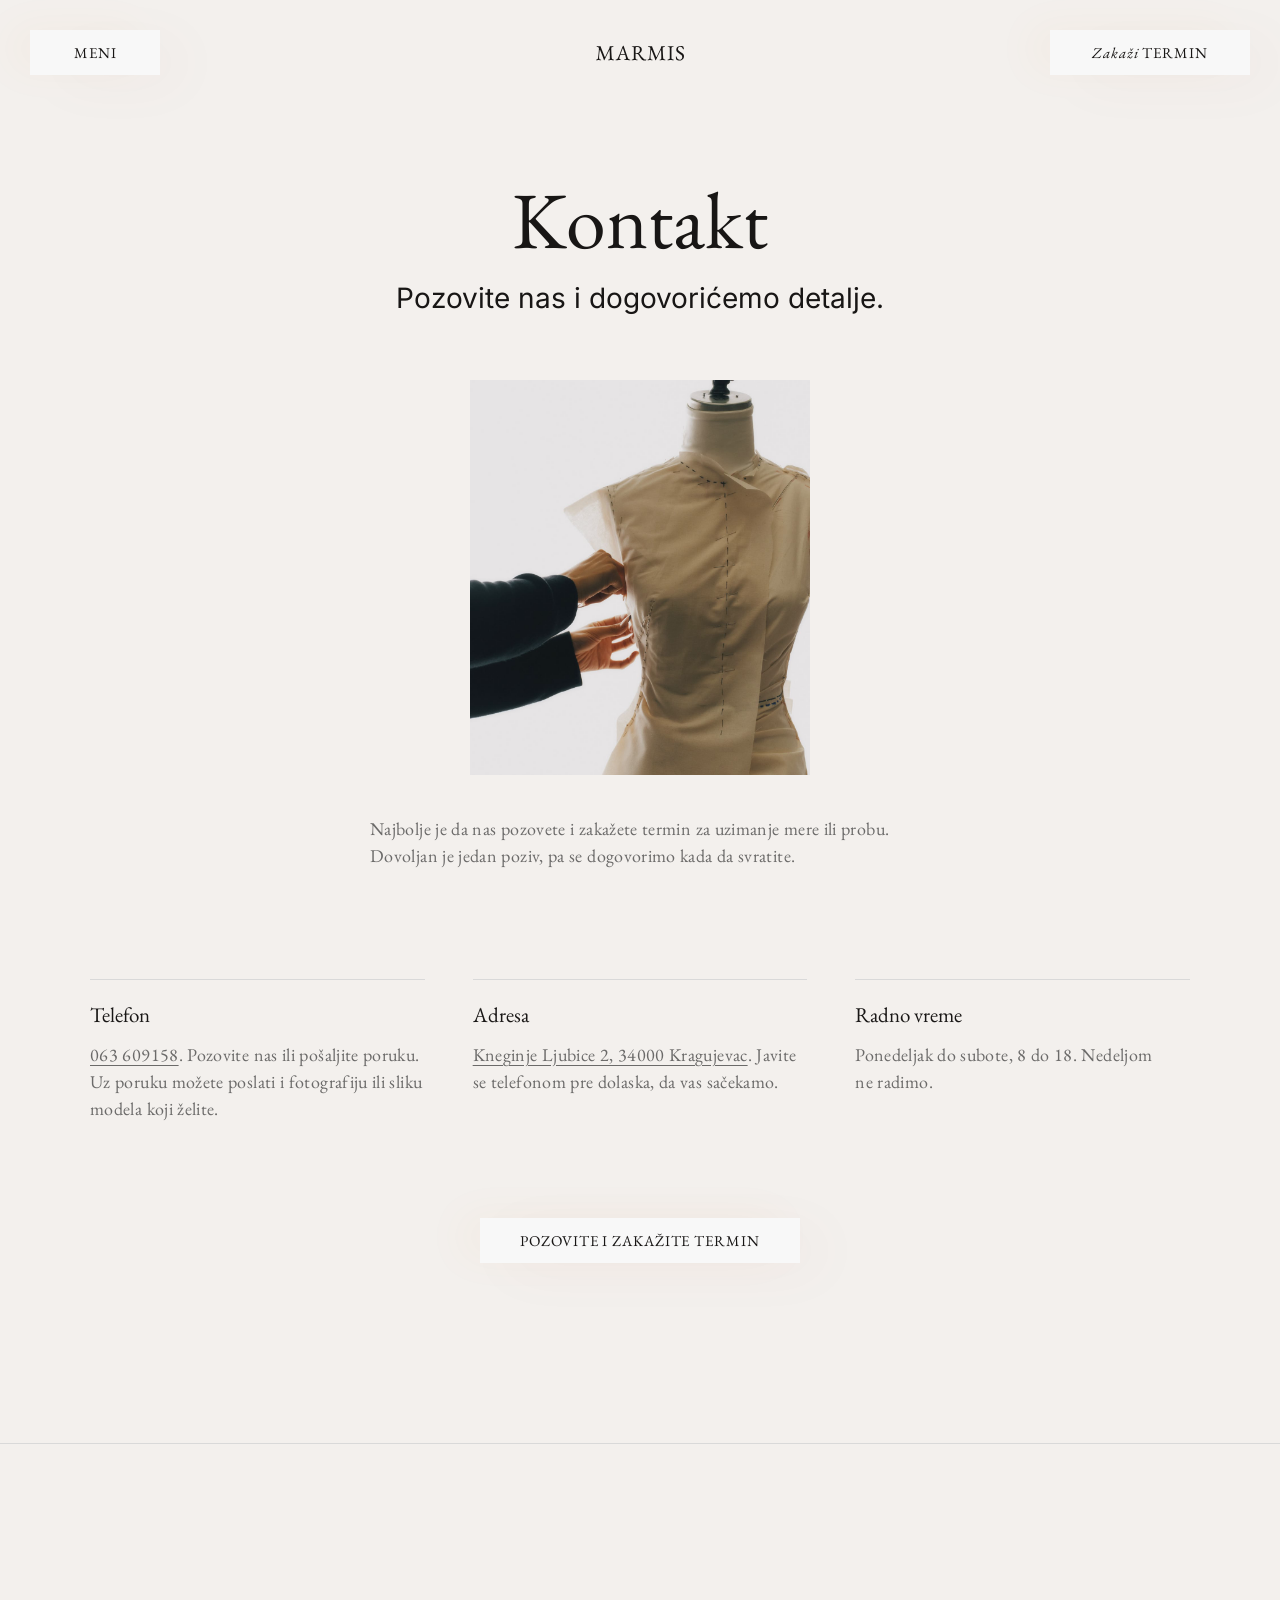
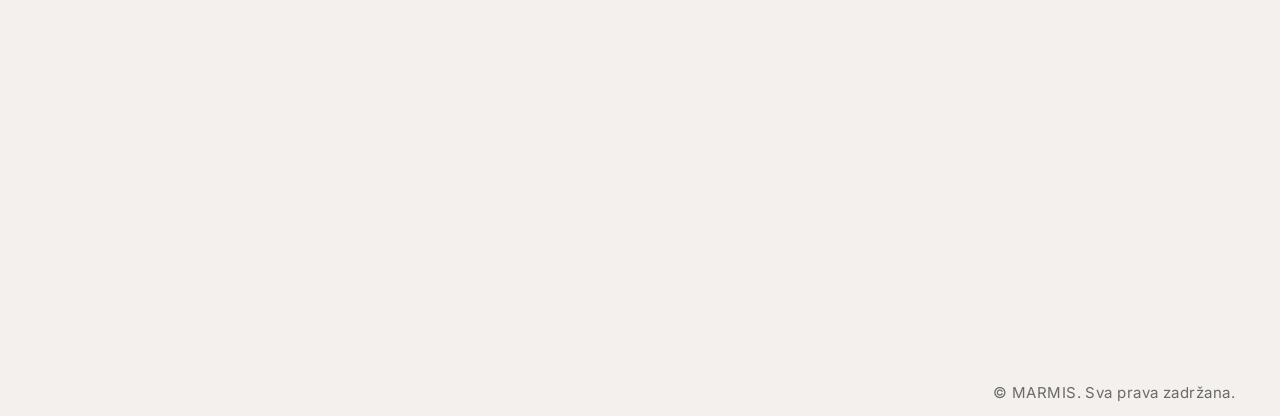
==== commit 65fc6efa: "Pristupacnost i brzina: ime linka, kontrast, kes, manje blokiranja PageSpeed od 26.9. je prijavio Ac" ====
--- a/kontakt/index.html
+++ b/kontakt/index.html
@@ -1,4 +1,4 @@
-<!DOCTYPE html><html data-dpl-id="dpl_5DJLEfML6Tahb8bYNMHiKG68mpNy" lang="sr"><head><meta charSet="utf-8"/><link rel="preconnect" href="https://xei5vqg0.api.sanity.io"/><link href="https://xei5vqg0.api.sanity.io" rel="dns-prefetch"/><meta name="viewport" content="width=device-width, initial-scale=1"/><link rel="preload" href="fonts/EBGaramond-Regular.woff2" as="font" crossorigin="anonymous" type="font/woff2"/><link rel="preload" href="fonts/EBGaramond-Italic.woff2" as="font" crossorigin="anonymous" type="font/woff2"/><link rel="stylesheet" href="/_next/static/chunks/18bp.akqca-3_.css?dpl=dpl_5DJLEfML6Tahb8bYNMHiKG68mpNy" data-precedence="next"/><link rel="stylesheet" href="/_next/static/chunks/0_ami5.utm9f8.css?dpl=dpl_5DJLEfML6Tahb8bYNMHiKG68mpNy" data-precedence="next"/><link rel="stylesheet" href="/_next/static/chunks/0ot2j1ufaj_~p.css?dpl=dpl_5DJLEfML6Tahb8bYNMHiKG68mpNy" data-precedence="next"/><link rel="stylesheet" href="/_next/static/chunks/0b.y.basln~dj.css?dpl=dpl_5DJLEfML6Tahb8bYNMHiKG68mpNy" data-precedence="next"/><link rel="stylesheet" href="/_next/static/chunks/0nga488.cjoh-.css?dpl=dpl_5DJLEfML6Tahb8bYNMHiKG68mpNy" data-precedence="next"/><link rel="preload" as="script" fetchPriority="low" href="/_next/static/chunks/17gsouh7epk3e.js?dpl=dpl_5DJLEfML6Tahb8bYNMHiKG68mpNy"/><script src="/_next/static/chunks/0f4lvirgu_tl7.js?dpl=dpl_5DJLEfML6Tahb8bYNMHiKG68mpNy" async=""></script><script src="/_next/static/chunks/0rg57dqhtc7mz.js?dpl=dpl_5DJLEfML6Tahb8bYNMHiKG68mpNy" async=""></script><script src="/_next/static/chunks/0k7clit8ax_.~.js?dpl=dpl_5DJLEfML6Tahb8bYNMHiKG68mpNy" async=""></script><script src="/_next/static/chunks/0fkbmzrhnu075.js?dpl=dpl_5DJLEfML6Tahb8bYNMHiKG68mpNy" async=""></script><script src="/_next/static/chunks/0pfr5ypyk26l~.js?dpl=dpl_5DJLEfML6Tahb8bYNMHiKG68mpNy" async=""></script><script src="/_next/static/chunks/0yw34h1reer-v.js?dpl=dpl_5DJLEfML6Tahb8bYNMHiKG68mpNy" async=""></script><script src="/_next/static/chunks/115-ylee-fuct.js?dpl=dpl_5DJLEfML6Tahb8bYNMHiKG68mpNy" async=""></script><script src="/_next/static/chunks/turbopack-02s--b2e7r0cz.js?dpl=dpl_5DJLEfML6Tahb8bYNMHiKG68mpNy" async=""></script><script src="/_next/static/chunks/0hk_b7xgkd4m6.js?dpl=dpl_5DJLEfML6Tahb8bYNMHiKG68mpNy" async=""></script><script src="/_next/static/chunks/0tgsa3kk2ystz.js?dpl=dpl_5DJLEfML6Tahb8bYNMHiKG68mpNy" async=""></script><script src="/_next/static/chunks/0_-owz2gqauyp.js?dpl=dpl_5DJLEfML6Tahb8bYNMHiKG68mpNy" async=""></script><script src="/_next/static/chunks/0lt-.ha_261u8.js?dpl=dpl_5DJLEfML6Tahb8bYNMHiKG68mpNy" async=""></script><script src="/_next/static/chunks/0jnvfabahyhmj.js?dpl=dpl_5DJLEfML6Tahb8bYNMHiKG68mpNy" async=""></script><script src="/_next/static/chunks/02unrdx1lxkac.js?dpl=dpl_5DJLEfML6Tahb8bYNMHiKG68mpNy" async=""></script><script src="/_next/static/chunks/0zjg_4s8nezvs.js?dpl=dpl_5DJLEfML6Tahb8bYNMHiKG68mpNy" async=""></script><script src="/_next/static/chunks/040~pl7oz.8jg.js?dpl=dpl_5DJLEfML6Tahb8bYNMHiKG68mpNy" async=""></script><script src="/_next/static/chunks/0rr86m823plm1.js?dpl=dpl_5DJLEfML6Tahb8bYNMHiKG68mpNy" async=""></script><script src="/_next/static/chunks/0fruuqydg84mu.js?dpl=dpl_5DJLEfML6Tahb8bYNMHiKG68mpNy" async=""></script><script src="/_next/static/chunks/0n6hizhi3wore.js?dpl=dpl_5DJLEfML6Tahb8bYNMHiKG68mpNy" async=""></script><script src="/_next/static/chunks/07yqe6s1w-tze.js?dpl=dpl_5DJLEfML6Tahb8bYNMHiKG68mpNy" async=""></script><link rel="preload" href="/_next/static/chunks/0eklt3ph0zxni.css?dpl=dpl_5DJLEfML6Tahb8bYNMHiKG68mpNy" as="style"/><link rel="apple-touch-icon" sizes="180x180" href="/apple-touch-icon.png"/><link rel="icon" type="image/png" sizes="32x32" href="/favicon-light-32x32.png" media="(prefers-color-scheme: light)"/><link rel="icon" type="image/png" sizes="16x16" href="/favicon-light-16x16.png" media="(prefers-color-scheme: light)"/><link rel="icon" type="image/png" sizes="32x32" href="/favicon-dark-32x32.png" media="(prefers-color-scheme: dark)"/><link rel="icon" type="image/png" sizes="16x16" href="/favicon-dark-16x16.png" media="(prefers-color-scheme: dark)"/><link rel="manifest" href="/site.webmanifest"/><link rel="preload" href="fonts/EBGaramond-Regular.woff2" as="font" type="font/woff2" crossorigin="anonymous"/><link rel="preload" href="fonts/EBGaramond-Italic.woff2" as="font" type="font/woff2" crossorigin="anonymous"/><title>Kontakt | MARMIS šivačka radnja u Kragujevcu</title><meta name="description" content="Kontakt šivačke radnje MARMIS u Kragujevcu. Pozovite 063 609158 i zakažite uzimanje mere ili probu."/><meta name="application-name" content="MARMIS"/><meta name="theme-color" content="#ffffff"/><meta name="robots" content="index, follow"/><meta name="googlebot" content="index, follow, max-video-preview:-1, max-image-preview:large, max-snippet:-1"/><link rel="canonical" href="https://marmis.rs/kontakt"/><meta property="og:title" content="Kontakt | MARMIS šivačka radnja u Kragujevcu"/><meta property="og:description" content="MARMIS je šivačka radnja i modni studio u Kragujevcu. Šijemo odeću i svečane haljine po meri, prema vašoj želji i figuri."/><meta property="og:url" content="https://marmis.rs/kontakt"/><meta property="og:site_name" content="MARMIS"/><meta property="og:locale" content="sr_RS"/><meta property="og:image" content="https://marmis.rs/images/xei5vqg0/production/8e3034304dca200363d214d56484cafa014a2326-20604x11590.jpg?w=1200&amp;h=630&amp;fit=crop"/><meta property="og:image:width" content="1200"/><meta property="og:image:height" content="630"/><meta property="og:image:alt" content="Svečana haljina po meri — MARMIS, Kragujevac"/><meta property="og:type" content="website"/><meta name="twitter:card" content="summary_large_image"/><meta name="twitter:title" content="Kontakt | MARMIS šivačka radnja u Kragujevcu"/><meta name="twitter:description" content="MARMIS je šivačka radnja i modni studio u Kragujevcu. Šijemo odeću i svečane haljine po meri, prema vašoj želji i figuri."/><meta name="twitter:image" content="https://marmis.rs/images/xei5vqg0/production/8e3034304dca200363d214d56484cafa014a2326-20604x11590.jpg?w=1200&amp;h=630&amp;fit=crop"/><script type="application/ld+json">{"@context":"https://schema.org","@type":"ClothingStore","@id":"https://marmis.rs/#organization","name":"MARMIS","legalName":"MARMIS šivačka radnja","url":"https://marmis.rs","telephone":"+381 63 609158","description":"MARMIS je šivačka radnja i modni studio u Kragujevcu. Šijemo odeću i svečane haljine po meri, prema vašoj želji i figuri.","logo":{"@type":"ImageObject","url":"https://marmis.rs/android-chrome-512x512.png","width":512,"height":512},"image":["https://marmis.rs/images/xei5vqg0/production/8e3034304dca200363d214d56484cafa014a2326-20604x11590.jpg","https://marmis.rs/images/xei5vqg0/production/fe9dfb2b06f0b04fa45dc0ebd925dc3b39517dc5-1728x1001.jpg"],"address":{"@type":"PostalAddress","streetAddress":"Kneginje Ljubice 2","addressLocality":"Kragujevac","postalCode":"34000","addressRegion":"Šumadijski okrug","addressCountry":"RS"},"geo":{"@type":"GeoCoordinates","latitude":44.0097165,"longitude":20.9159192},"hasMap":"https://maps.google.com/?cid=14591823223998143789","openingHoursSpecification":[{"@type":"OpeningHoursSpecification","dayOfWeek":["Monday","Tuesday","Wednesday","Thursday","Friday","Saturday"],"opens":"08:00","closes":"18:00"},{"@type":"OpeningHoursSpecification","dayOfWeek":"Sunday","opens":"00:00","closes":"00:00"}],"areaServed":{"@type":"City","name":"Kragujevac"},"knowsLanguage":"sr","currenciesAccepted":"RSD","contactPoint":{"@type":"ContactPoint","telephone":"+381 63 609158","contactType":"customer service","availableLanguage":["sr"],"areaServed":"RS"},"makesOffer":[{"@type":"Offer","itemOffered":{"@type":"Service","name":"Šivenje odeće po meri","serviceType":"Šivenje po meri","provider":{"@id":"https://marmis.rs/#organization"},"areaServed":{"@type":"City","name":"Kragujevac"}}},{"@type":"Offer","itemOffered":{"@type":"Service","name":"Šivenje haljina po meri","serviceType":"Šivenje svečanih haljina po meri","provider":{"@id":"https://marmis.rs/#organization"},"areaServed":{"@type":"City","name":"Kragujevac"}}}]}</script><script type="application/ld+json">{"@context":"https://schema.org","@graph":[{"@type":"WebSite","@id":"https://marmis.rs/#website","name":"MARMIS","url":"https://marmis.rs","description":"MARMIS je šivačka radnja i modni studio u Kragujevcu. Šijemo odeću i svečane haljine po meri, prema vašoj želji i figuri.","inLanguage":"sr-RS","publisher":{"@id":"https://marmis.rs/#organization"}},{"@type":"ContactPage","@id":"https://marmis.rs/kontakt#webpage","url":"https://marmis.rs/kontakt","name":"Kontakt | MARMIS šivačka radnja u Kragujevcu","description":"Kontakt šivačke radnje MARMIS u Kragujevcu. Pozovite 063 609158 i zakažite uzimanje mere ili probu.","isPartOf":{"@id":"https://marmis.rs/#website"},"about":{"@id":"https://marmis.rs/#organization"},"inLanguage":"sr-RS","breadcrumb":{"@id":"https://marmis.rs/kontakt#breadcrumb"}},{"@type":"BreadcrumbList","@id":"https://marmis.rs/kontakt#breadcrumb","itemListElement":[{"@type":"ListItem","position":1,"name":"Početna","item":"https://marmis.rs"},{"@type":"ListItem","position":2,"name":"Kontakt"}]}]}</script><script src="/_next/static/chunks/03~yq9q893hmn.js?dpl=dpl_5DJLEfML6Tahb8bYNMHiKG68mpNy" noModule=""></script><style>/* MARMIS: impresum uklonjen iz futera */.RootLayoutFooterCredits-module-scss-module__PB550W__RootLayoutFooterCreditsTrigger{display:none!important}</style></head><body><div hidden=""><!--$--><!--/$--></div><a href="#main-content" class="skip-to-content">Pređi na sadržaj</a><!--$!--><template data-dgst="BAILOUT_TO_CLIENT_SIDE_RENDERING"></template><!--/$--><header class="RootLayoutHeader-module-scss-module__96vZrq__RootLayoutHeader RootLayoutHeader-module-scss-module__96vZrq__theme-plain RootLayoutHeader-module-scss-module__96vZrq__is-visible"><div><div data-focus-guard="true" tabindex="-1" style="width:1px;height:0px;padding:0;overflow:hidden;position:fixed;top:1px;left:1px"></div><div data-focus-lock-disabled="disabled"><div class="RootLayoutHeader-module-scss-module__96vZrq__top"><button class="Button-module-scss-module__VLzsWq__Button RootLayoutHeader-module-scss-module__96vZrq__trigger Button-module-scss-module__VLzsWq__theme-plain" id="_R_34tb_-trigger-desktop" aria-expanded="false" aria-controls="_R_34tb_-content" aria-label="Otvori meni"><span class="RootLayoutHeader-module-scss-module__96vZrq__inner"><span class="RootLayoutHeader-module-scss-module__96vZrq__menuText" aria-hidden="false"><span class="RootLayoutHeader-module-scss-module__96vZrq__menuTextLabel">Meni</span><span class="RootLayoutHeader-module-scss-module__96vZrq__menuTextCopy" aria-hidden="true">Meni</span></span><span class="RootLayoutHeader-module-scss-module__96vZrq__closeText" aria-hidden="true"><span class="RootLayoutHeader-module-scss-module__96vZrq__closeTextLabel">Zatvori</span><span class="RootLayoutHeader-module-scss-module__96vZrq__closeTextCopy" aria-hidden="true">Zatvori</span></span></span><div class="RootLayoutHeader-module-scss-module__96vZrq__RootLayoutHeaderMenuIcon RootLayoutHeader-module-scss-module__96vZrq__menuIcon RootLayoutHeader-module-scss-module__96vZrq__theme-plain"></div></button><a class="RootLayoutHeader-module-scss-module__96vZrq__logo" aria-label="Go to homepage" style="opacity:1" tabindex="0" href="/"><svg role="presentation" aria-hidden="true" focusable="false" class="Brand-module-scss-module__s2ofua__Brand RootLayoutHeader-module-scss-module__96vZrq__brand Brand-module-scss-module__s2ofua__theme-dark"><use xmlns:xlink="http://www.w3.org/1999/xlink" xlink:href="/brand.svg#logo" href="/brand.svg#logo"></use></svg></a><a class="Button-module-scss-module__VLzsWq__Button RootLayoutHeader-module-scss-module__96vZrq__button Button-module-scss-module__VLzsWq__theme-plain" tabindex="0" href="/kontakt"><div class="RootLayoutHeader-module-scss-module__96vZrq__buttonText"><div class="Button-module-scss-module__VLzsWq__ButtonAnimatedText Button-module-scss-module__VLzsWq__is-visible"><span class="Button-module-scss-module__VLzsWq__wrapper"><span class="Button-module-scss-module__VLzsWq__content"><div><p><em><span class="uppercase">z</span>akaži</em> <span class="uppercase">termin</span></p></div></span><span class="Button-module-scss-module__VLzsWq__copy" aria-hidden="true"><div><p><em><span class="uppercase">z</span>akaži</em> <span class="uppercase">termin</span></p></div></span></span></div></div><svg role="presentation" aria-hidden="true" focusable="false" class="RootLayoutHeader-module-scss-module__96vZrq__buttonIcon"><use xmlns:xlink="http://www.w3.org/1999/xlink" xlink:href="/icons.svg#bag" href="/icons.svg#bag"></use></svg></a></div><div id="_R_34tb_-content" class="RootLayoutHeader-module-scss-module__96vZrq__content" aria-labelledby="_R_34tb_-trigger-desktop"><div class="RootLayoutHeader-module-scss-module__96vZrq__overflow"><div class="RootLayoutHeader-module-scss-module__96vZrq__wrapper"><nav class="RootLayoutHeader-module-scss-module__96vZrq__primary"><ul class="RootLayoutHeader-module-scss-module__96vZrq__items"><li class="RootLayoutHeader-module-scss-module__96vZrq__item" style="--i:0"><a class="RootLayoutHeader-module-scss-module__96vZrq__link" href="/"><span class="RootLayoutHeader-module-scss-module__96vZrq__label"><span class="RootLayoutHeader-module-scss-module__96vZrq__word" style="--index:0">početna</span></span><span class="RootLayoutHeader-module-scss-module__96vZrq__copy" aria-hidden="true"><span class="RootLayoutHeader-module-scss-module__96vZrq__word" style="--index:0">početna</span></span></a></li><li class="RootLayoutHeader-module-scss-module__96vZrq__item" style="--i:1"><a class="RootLayoutHeader-module-scss-module__96vZrq__link RootLayoutHeader-module-scss-module__96vZrq__active" href="/kontakt"><span class="RootLayoutHeader-module-scss-module__96vZrq__label"><span class="RootLayoutHeader-module-scss-module__96vZrq__word" style="--index:0">Kontakt</span></span><span class="RootLayoutHeader-module-scss-module__96vZrq__copy" aria-hidden="true"><span class="RootLayoutHeader-module-scss-module__96vZrq__word" style="--index:0">Kontakt</span></span></a></li></ul></nav><div class="RootLayoutHeader-module-scss-module__96vZrq__contact"><p>Kontakt:<br/>063 609158</p></div><div class="RootLayoutHeader-module-scss-module__96vZrq__secondary"><ul></ul></div><div class="RootLayoutHeader-module-scss-module__96vZrq__legals"><ul class="RootLayoutHeader-module-scss-module__96vZrq__legalsLinks"></ul></div></div></div></div></div><div data-focus-guard="true" tabindex="-1" style="width:1px;height:0px;padding:0;overflow:hidden;position:fixed;top:1px;left:1px"></div></div></header><main id="main-content"><section class="RegistryContent-module-scss-module__0mIfQa__RegistryContent" aria-labelledby="registry-title"><div class="RegistryContent-module-scss-module__0mIfQa__container"><header class="RegistryContent-module-scss-module__0mIfQa__head"><h1 id="registry-title" class="RegistryContent-module-scss-module__0mIfQa__title">Kontakt</h1><p class="RegistryContent-module-scss-module__0mIfQa__lead">Pozovite nas i dogovorićemo detalje.</p></header><div class="RegistryContent-module-scss-module__0mIfQa__media"><img alt="Proba na krojačkoj lutki u radionici MARMIS" loading="lazy" width="1200" height="1394" decoding="async" data-nimg="1" class="RegistryContent-module-scss-module__0mIfQa__image" style="color:transparent" sizes="100.00vw" srcSet="/images/registry/dress.png?w=32&amp;q=90 32w, /images/registry/dress.png?w=48&amp;q=90 48w, /images/registry/dress.png?w=64&amp;q=90 64w, /images/registry/dress.png?w=96&amp;q=90 96w, /images/registry/dress.png?w=128&amp;q=90 128w, /images/registry/dress.png?w=256&amp;q=90 256w, /images/registry/dress.png?w=384&amp;q=90 384w, /images/registry/dress.png?w=640&amp;q=90 640w, /images/registry/dress.png?w=750&amp;q=90 750w, /images/registry/dress.png?w=828&amp;q=90 828w, /images/registry/dress.png?w=1080&amp;q=90 1080w, /images/registry/dress.png?w=1200&amp;q=90 1200w, /images/registry/dress.png?w=1920&amp;q=90 1920w, /images/registry/dress.png?w=2048&amp;q=90 2048w, /images/registry/dress.png?w=3840&amp;q=90 3840w" src="/images/registry/dress.png?w=3840&amp;q=90"/></div><div class="RegistryContent-module-scss-module__0mIfQa__featureText"><p class="RegistryContent-module-scss-module__0mIfQa__body">Najbolje je da nas pozovete i zakažete termin za uzimanje mere ili probu. Dovoljan je jedan poziv, pa se dogovorimo kada da svratite.</p></div><ul class="RegistryContent-module-scss-module__0mIfQa__platforms"><li class="RegistryContent-module-scss-module__0mIfQa__platform"><h2 class="RegistryContent-module-scss-module__0mIfQa__platformName">Telefon</h2><p class="RegistryContent-module-scss-module__0mIfQa__platformDescription"><a href="tel:+38163609158">063 609158</a>. Pozovite nas ili pošaljite poruku. Uz poruku možete poslati i fotografiju ili sliku modela koji želite.</p></li><li class="RegistryContent-module-scss-module__0mIfQa__platform"><h2 class="RegistryContent-module-scss-module__0mIfQa__platformName">Adresa</h2><p class="RegistryContent-module-scss-module__0mIfQa__platformDescription"><a href="https://maps.google.com/?cid=14591823223998143789">Kneginje Ljubice 2, 34000 Kragujevac</a>. Javite se telefonom pre dolaska, da vas sačekamo.</p></li><li class="RegistryContent-module-scss-module__0mIfQa__platform"><h2 class="RegistryContent-module-scss-module__0mIfQa__platformName">Radno vreme</h2><p class="RegistryContent-module-scss-module__0mIfQa__platformDescription">Ponedeljak do subote, 8 do 18. Nedeljom ne radimo.</p></li></ul><div class="RegistryContent-module-scss-module__0mIfQa__cta"><a class="Button-module-scss-module__VLzsWq__Button RegistryContent-module-scss-module__0mIfQa__button Button-module-scss-module__VLzsWq__theme-plain" href="tel:+38163609158">Pozovite i zakažite termin</a></div></div></section><!--$--><!--/$--></main><footer class="RootLayoutFooter-module-scss-module__KkJg2G__RootLayoutFooter RootLayoutFooter-module-scss-module__KkJg2G__variant-default"><div class="RootLayoutFooter-module-scss-module__KkJg2G__container"><nav class="RootLayoutFooter-module-scss-module__KkJg2G__primary"><a class="RootLayoutFooter-module-scss-module__KkJg2G__link" style="--index:0" href="/"><span class="RootLayoutFooter-module-scss-module__KkJg2G__inner"><span class="RootLayoutFooter-module-scss-module__KkJg2G__label">Početna</span><span class="RootLayoutFooter-module-scss-module__KkJg2G__copy" aria-hidden="true">Početna</span></span></a></nav><ul class="RootLayoutFooter-module-scss-module__KkJg2G__secondary"><li><a class="RootLayoutFooter-module-scss-module__KkJg2G__link" style="--index:0" href="/kontakt"><span class="RootLayoutFooter-module-scss-module__KkJg2G__inner"><span class="RootLayoutFooter-module-scss-module__KkJg2G__label">Kontakt<svg role="presentation" aria-hidden="true" focusable="false" style="transform:rotate(-135deg)" class="RootLayoutFooter-module-scss-module__KkJg2G__icon" direction="up-right"><use xmlns:xlink="http://www.w3.org/1999/xlink" xlink:href="/icons.svg#arrow" href="/icons.svg#arrow"></use></svg></span><span class="RootLayoutFooter-module-scss-module__KkJg2G__copy" aria-hidden="true">Kontakt<svg role="presentation" aria-hidden="true" focusable="false" style="transform:rotate(-135deg)" class="RootLayoutFooter-module-scss-module__KkJg2G__icon" direction="up-right"><use xmlns:xlink="http://www.w3.org/1999/xlink" xlink:href="/icons.svg#arrow" href="/icons.svg#arrow"></use></svg></span></span></a></li></ul><div class="RootLayoutFooter-module-scss-module__KkJg2G__scene"></div><div class="RootLayoutFooter-module-scss-module__KkJg2G__legals"></div><div class="RootLayoutFooter-module-scss-module__KkJg2G__credits"><p class="RootLayoutFooter-module-scss-module__KkJg2G__copyright">© MARMIS. Sva prava zadržana.</p><button class="RootLayoutFooterCredits-module-scss-module__PB550W__RootLayoutFooterCreditsTrigger" type="button" aria-haspopup="dialog" aria-expanded="false" aria-controls="radix-_R_b8tb_" data-state="closed"></button></div></div></footer><div id="fullscreen"></div><!--$!--><template data-dgst="BAILOUT_TO_CLIENT_SIDE_RENDERING"></template><!--/$--><!--$!--><template data-dgst="BAILOUT_TO_CLIENT_SIDE_RENDERING"></template><!--/$--><script>if(/^((?!chrome|android).)*safari/i.test(navigator.userAgent)){const m=document.createElement('meta');m.name='viewport';m.content="width=device-width, initial-scale=1, maximum-scale=1";document.head.appendChild(m)}</script><script>
+<!DOCTYPE html><html data-dpl-id="dpl_5DJLEfML6Tahb8bYNMHiKG68mpNy" lang="sr"><head><meta charSet="utf-8"/><link rel="preconnect" href="https://xei5vqg0.api.sanity.io"/><link href="https://xei5vqg0.api.sanity.io" rel="dns-prefetch"/><meta name="viewport" content="width=device-width, initial-scale=1"/><link rel="preload" href="fonts/EBGaramond-Regular.woff2" as="font" crossorigin="anonymous" type="font/woff2"/><link rel="preload" href="fonts/EBGaramond-Italic.woff2" as="font" crossorigin="anonymous" type="font/woff2"/><link rel="stylesheet" href="/_next/static/chunks/18bp.akqca-3_.css?dpl=dpl_5DJLEfML6Tahb8bYNMHiKG68mpNy" data-precedence="next"/><link rel="stylesheet" href="/_next/static/chunks/0_ami5.utm9f8.css?dpl=dpl_5DJLEfML6Tahb8bYNMHiKG68mpNy" data-precedence="next"/><link rel="stylesheet" href="/_next/static/chunks/0ot2j1ufaj_~p.css?dpl=dpl_5DJLEfML6Tahb8bYNMHiKG68mpNy" data-precedence="next"/><link rel="stylesheet" href="/_next/static/chunks/0b.y.basln~dj.css?dpl=dpl_5DJLEfML6Tahb8bYNMHiKG68mpNy" data-precedence="next"/><link rel="stylesheet" href="/_next/static/chunks/0nga488.cjoh-.css?dpl=dpl_5DJLEfML6Tahb8bYNMHiKG68mpNy" data-precedence="next"/><link rel="preload" as="script" fetchPriority="low" href="/_next/static/chunks/17gsouh7epk3e.js?dpl=dpl_5DJLEfML6Tahb8bYNMHiKG68mpNy"/><script src="/_next/static/chunks/0f4lvirgu_tl7.js?dpl=dpl_5DJLEfML6Tahb8bYNMHiKG68mpNy" async=""></script><script src="/_next/static/chunks/0rg57dqhtc7mz.js?dpl=dpl_5DJLEfML6Tahb8bYNMHiKG68mpNy" async=""></script><script src="/_next/static/chunks/0k7clit8ax_.~.js?dpl=dpl_5DJLEfML6Tahb8bYNMHiKG68mpNy" async=""></script><script src="/_next/static/chunks/0fkbmzrhnu075.js?dpl=dpl_5DJLEfML6Tahb8bYNMHiKG68mpNy" async=""></script><script src="/_next/static/chunks/0pfr5ypyk26l~.js?dpl=dpl_5DJLEfML6Tahb8bYNMHiKG68mpNy" async=""></script><script src="/_next/static/chunks/0yw34h1reer-v.js?dpl=dpl_5DJLEfML6Tahb8bYNMHiKG68mpNy" async=""></script><script src="/_next/static/chunks/115-ylee-fuct.js?dpl=dpl_5DJLEfML6Tahb8bYNMHiKG68mpNy" async=""></script><script src="/_next/static/chunks/turbopack-02s--b2e7r0cz.js?dpl=dpl_5DJLEfML6Tahb8bYNMHiKG68mpNy" async=""></script><script src="/_next/static/chunks/0hk_b7xgkd4m6.js?dpl=dpl_5DJLEfML6Tahb8bYNMHiKG68mpNy" async=""></script><script src="/_next/static/chunks/0tgsa3kk2ystz.js?dpl=dpl_5DJLEfML6Tahb8bYNMHiKG68mpNy" async=""></script><script src="/_next/static/chunks/0_-owz2gqauyp.js?dpl=dpl_5DJLEfML6Tahb8bYNMHiKG68mpNy" async=""></script><script src="/_next/static/chunks/0lt-.ha_261u8.js?dpl=dpl_5DJLEfML6Tahb8bYNMHiKG68mpNy" async=""></script><script src="/_next/static/chunks/0jnvfabahyhmj.js?dpl=dpl_5DJLEfML6Tahb8bYNMHiKG68mpNy" async=""></script><script src="/_next/static/chunks/02unrdx1lxkac.js?dpl=dpl_5DJLEfML6Tahb8bYNMHiKG68mpNy" async=""></script><script src="/_next/static/chunks/0zjg_4s8nezvs.js?dpl=dpl_5DJLEfML6Tahb8bYNMHiKG68mpNy" async=""></script><script src="/_next/static/chunks/040~pl7oz.8jg.js?dpl=dpl_5DJLEfML6Tahb8bYNMHiKG68mpNy" async=""></script><script src="/_next/static/chunks/0rr86m823plm1.js?dpl=dpl_5DJLEfML6Tahb8bYNMHiKG68mpNy" async=""></script><script src="/_next/static/chunks/0fruuqydg84mu.js?dpl=dpl_5DJLEfML6Tahb8bYNMHiKG68mpNy" async=""></script><script src="/_next/static/chunks/0n6hizhi3wore.js?dpl=dpl_5DJLEfML6Tahb8bYNMHiKG68mpNy" async=""></script><script src="/_next/static/chunks/07yqe6s1w-tze.js?dpl=dpl_5DJLEfML6Tahb8bYNMHiKG68mpNy" async=""></script><link rel="preload" href="/_next/static/chunks/0eklt3ph0zxni.css?dpl=dpl_5DJLEfML6Tahb8bYNMHiKG68mpNy" as="style"/><link rel="apple-touch-icon" sizes="180x180" href="/apple-touch-icon.png"/><link rel="icon" type="image/png" sizes="32x32" href="/favicon-light-32x32.png" media="(prefers-color-scheme: light)"/><link rel="icon" type="image/png" sizes="16x16" href="/favicon-light-16x16.png" media="(prefers-color-scheme: light)"/><link rel="icon" type="image/png" sizes="32x32" href="/favicon-dark-32x32.png" media="(prefers-color-scheme: dark)"/><link rel="icon" type="image/png" sizes="16x16" href="/favicon-dark-16x16.png" media="(prefers-color-scheme: dark)"/><link rel="manifest" href="/site.webmanifest"/><link rel="preload" href="fonts/EBGaramond-Regular.woff2" as="font" type="font/woff2" crossorigin="anonymous"/><link rel="preload" href="fonts/EBGaramond-Italic.woff2" as="font" type="font/woff2" crossorigin="anonymous"/><title>Kontakt | MARMIS šivačka radnja u Kragujevcu</title><meta name="description" content="Kontakt šivačke radnje MARMIS u Kragujevcu. Pozovite 063 609158 i zakažite uzimanje mere ili probu."/><meta name="application-name" content="MARMIS"/><meta name="theme-color" content="#ffffff"/><meta name="robots" content="index, follow"/><meta name="googlebot" content="index, follow, max-video-preview:-1, max-image-preview:large, max-snippet:-1"/><link rel="canonical" href="https://marmis.rs/kontakt"/><meta property="og:title" content="Kontakt | MARMIS šivačka radnja u Kragujevcu"/><meta property="og:description" content="MARMIS je šivačka radnja i modni studio u Kragujevcu. Šijemo odeću i svečane haljine po meri, prema vašoj želji i figuri."/><meta property="og:url" content="https://marmis.rs/kontakt"/><meta property="og:site_name" content="MARMIS"/><meta property="og:locale" content="sr_RS"/><meta property="og:image" content="https://marmis.rs/images/xei5vqg0/production/8e3034304dca200363d214d56484cafa014a2326-20604x11590.jpg?w=1200&amp;h=630&amp;fit=crop"/><meta property="og:image:width" content="1200"/><meta property="og:image:height" content="630"/><meta property="og:image:alt" content="Svečana haljina po meri — MARMIS, Kragujevac"/><meta property="og:type" content="website"/><meta name="twitter:card" content="summary_large_image"/><meta name="twitter:title" content="Kontakt | MARMIS šivačka radnja u Kragujevcu"/><meta name="twitter:description" content="MARMIS je šivačka radnja i modni studio u Kragujevcu. Šijemo odeću i svečane haljine po meri, prema vašoj želji i figuri."/><meta name="twitter:image" content="https://marmis.rs/images/xei5vqg0/production/8e3034304dca200363d214d56484cafa014a2326-20604x11590.jpg?w=1200&amp;h=630&amp;fit=crop"/><script type="application/ld+json">{"@context":"https://schema.org","@type":"ClothingStore","@id":"https://marmis.rs/#organization","name":"MARMIS","legalName":"MARMIS šivačka radnja","url":"https://marmis.rs","telephone":"+381 63 609158","description":"MARMIS je šivačka radnja i modni studio u Kragujevcu. Šijemo odeću i svečane haljine po meri, prema vašoj želji i figuri.","logo":{"@type":"ImageObject","url":"https://marmis.rs/android-chrome-512x512.png","width":512,"height":512},"image":["https://marmis.rs/images/xei5vqg0/production/8e3034304dca200363d214d56484cafa014a2326-20604x11590.jpg","https://marmis.rs/images/xei5vqg0/production/fe9dfb2b06f0b04fa45dc0ebd925dc3b39517dc5-1728x1001.jpg"],"address":{"@type":"PostalAddress","streetAddress":"Kneginje Ljubice 2","addressLocality":"Kragujevac","postalCode":"34000","addressRegion":"Šumadijski okrug","addressCountry":"RS"},"geo":{"@type":"GeoCoordinates","latitude":44.0097165,"longitude":20.9159192},"hasMap":"https://maps.google.com/?cid=14591823223998143789","openingHoursSpecification":[{"@type":"OpeningHoursSpecification","dayOfWeek":["Monday","Tuesday","Wednesday","Thursday","Friday","Saturday"],"opens":"08:00","closes":"18:00"},{"@type":"OpeningHoursSpecification","dayOfWeek":"Sunday","opens":"00:00","closes":"00:00"}],"areaServed":{"@type":"City","name":"Kragujevac"},"knowsLanguage":"sr","currenciesAccepted":"RSD","contactPoint":{"@type":"ContactPoint","telephone":"+381 63 609158","contactType":"customer service","availableLanguage":["sr"],"areaServed":"RS"},"makesOffer":[{"@type":"Offer","itemOffered":{"@type":"Service","name":"Šivenje odeće po meri","serviceType":"Šivenje po meri","provider":{"@id":"https://marmis.rs/#organization"},"areaServed":{"@type":"City","name":"Kragujevac"}}},{"@type":"Offer","itemOffered":{"@type":"Service","name":"Šivenje haljina po meri","serviceType":"Šivenje svečanih haljina po meri","provider":{"@id":"https://marmis.rs/#organization"},"areaServed":{"@type":"City","name":"Kragujevac"}}}]}</script><script type="application/ld+json">{"@context":"https://schema.org","@graph":[{"@type":"WebSite","@id":"https://marmis.rs/#website","name":"MARMIS","url":"https://marmis.rs","description":"MARMIS je šivačka radnja i modni studio u Kragujevcu. Šijemo odeću i svečane haljine po meri, prema vašoj želji i figuri.","inLanguage":"sr-RS","publisher":{"@id":"https://marmis.rs/#organization"}},{"@type":"ContactPage","@id":"https://marmis.rs/kontakt#webpage","url":"https://marmis.rs/kontakt","name":"Kontakt | MARMIS šivačka radnja u Kragujevcu","description":"Kontakt šivačke radnje MARMIS u Kragujevcu. Pozovite 063 609158 i zakažite uzimanje mere ili probu.","isPartOf":{"@id":"https://marmis.rs/#website"},"about":{"@id":"https://marmis.rs/#organization"},"inLanguage":"sr-RS","breadcrumb":{"@id":"https://marmis.rs/kontakt#breadcrumb"}},{"@type":"BreadcrumbList","@id":"https://marmis.rs/kontakt#breadcrumb","itemListElement":[{"@type":"ListItem","position":1,"name":"Početna","item":"https://marmis.rs"},{"@type":"ListItem","position":2,"name":"Kontakt"}]}]}</script><script src="/_next/static/chunks/03~yq9q893hmn.js?dpl=dpl_5DJLEfML6Tahb8bYNMHiKG68mpNy" noModule=""></script><style>/* MARMIS: impresum uklonjen iz futera */.RootLayoutFooterCredits-module-scss-module__PB550W__RootLayoutFooterCreditsTrigger{display:none!important}/* MARMIS: sivi tekst (telefon, adresa, radno vreme, potpis u futeru) stoji na bez podlozi #f3f0ed; #979696 daje kontrast 2,6:1, a WCAG AA trazi 4,5:1. #6b6a69 daje 4,75:1. */:root{--color-grey-600:#6b6a69}/* MARMIS: ispod 930px zaglavlje prikazuje samo ikonicu dugmeta, a tekst gasi sa display:none, pa link ostaje bez imena za citace ekrana. Tekst se vraca, ali sakriven na standardan nacin (1px + clip), tako da se izgled ne menja. */@media screen and (max-width:929px){.RootLayoutHeader-module-scss-module__96vZrq__RootLayoutHeader .RootLayoutHeader-module-scss-module__96vZrq__buttonText{display:block!important;position:absolute;width:1px;height:1px;margin:-1px;padding:0;border:0;overflow:hidden;white-space:nowrap;clip:rect(0 0 0 0);clip-path:inset(50%)}}</style></head><body><div hidden=""><!--$--><!--/$--></div><a href="#main-content" class="skip-to-content">Pređi na sadržaj</a><!--$!--><template data-dgst="BAILOUT_TO_CLIENT_SIDE_RENDERING"></template><!--/$--><header class="RootLayoutHeader-module-scss-module__96vZrq__RootLayoutHeader RootLayoutHeader-module-scss-module__96vZrq__theme-plain RootLayoutHeader-module-scss-module__96vZrq__is-visible"><div><div data-focus-guard="true" tabindex="-1" style="width:1px;height:0px;padding:0;overflow:hidden;position:fixed;top:1px;left:1px"></div><div data-focus-lock-disabled="disabled"><div class="RootLayoutHeader-module-scss-module__96vZrq__top"><button class="Button-module-scss-module__VLzsWq__Button RootLayoutHeader-module-scss-module__96vZrq__trigger Button-module-scss-module__VLzsWq__theme-plain" id="_R_34tb_-trigger-desktop" aria-expanded="false" aria-controls="_R_34tb_-content" aria-label="Otvori meni"><span class="RootLayoutHeader-module-scss-module__96vZrq__inner"><span class="RootLayoutHeader-module-scss-module__96vZrq__menuText" aria-hidden="false"><span class="RootLayoutHeader-module-scss-module__96vZrq__menuTextLabel">Meni</span><span class="RootLayoutHeader-module-scss-module__96vZrq__menuTextCopy" aria-hidden="true">Meni</span></span><span class="RootLayoutHeader-module-scss-module__96vZrq__closeText" aria-hidden="true"><span class="RootLayoutHeader-module-scss-module__96vZrq__closeTextLabel">Zatvori</span><span class="RootLayoutHeader-module-scss-module__96vZrq__closeTextCopy" aria-hidden="true">Zatvori</span></span></span><div class="RootLayoutHeader-module-scss-module__96vZrq__RootLayoutHeaderMenuIcon RootLayoutHeader-module-scss-module__96vZrq__menuIcon RootLayoutHeader-module-scss-module__96vZrq__theme-plain"></div></button><a class="RootLayoutHeader-module-scss-module__96vZrq__logo" aria-label="Go to homepage" style="opacity:1" tabindex="0" href="/"><svg role="presentation" aria-hidden="true" focusable="false" class="Brand-module-scss-module__s2ofua__Brand RootLayoutHeader-module-scss-module__96vZrq__brand Brand-module-scss-module__s2ofua__theme-dark"><use xmlns:xlink="http://www.w3.org/1999/xlink" xlink:href="/brand.svg#logo" href="/brand.svg#logo"></use></svg></a><a class="Button-module-scss-module__VLzsWq__Button RootLayoutHeader-module-scss-module__96vZrq__button Button-module-scss-module__VLzsWq__theme-plain" tabindex="0" href="/kontakt"><div class="RootLayoutHeader-module-scss-module__96vZrq__buttonText"><div class="Button-module-scss-module__VLzsWq__ButtonAnimatedText Button-module-scss-module__VLzsWq__is-visible"><span class="Button-module-scss-module__VLzsWq__wrapper"><span class="Button-module-scss-module__VLzsWq__content"><div><p><em><span class="uppercase">z</span>akaži</em> <span class="uppercase">termin</span></p></div></span><span class="Button-module-scss-module__VLzsWq__copy" aria-hidden="true"><div><p><em><span class="uppercase">z</span>akaži</em> <span class="uppercase">termin</span></p></div></span></span></div></div><svg role="presentation" aria-hidden="true" focusable="false" class="RootLayoutHeader-module-scss-module__96vZrq__buttonIcon"><use xmlns:xlink="http://www.w3.org/1999/xlink" xlink:href="/icons.svg#bag" href="/icons.svg#bag"></use></svg></a></div><div id="_R_34tb_-content" class="RootLayoutHeader-module-scss-module__96vZrq__content" aria-labelledby="_R_34tb_-trigger-desktop"><div class="RootLayoutHeader-module-scss-module__96vZrq__overflow"><div class="RootLayoutHeader-module-scss-module__96vZrq__wrapper"><nav class="RootLayoutHeader-module-scss-module__96vZrq__primary"><ul class="RootLayoutHeader-module-scss-module__96vZrq__items"><li class="RootLayoutHeader-module-scss-module__96vZrq__item" style="--i:0"><a class="RootLayoutHeader-module-scss-module__96vZrq__link" href="/"><span class="RootLayoutHeader-module-scss-module__96vZrq__label"><span class="RootLayoutHeader-module-scss-module__96vZrq__word" style="--index:0">početna</span></span><span class="RootLayoutHeader-module-scss-module__96vZrq__copy" aria-hidden="true"><span class="RootLayoutHeader-module-scss-module__96vZrq__word" style="--index:0">početna</span></span></a></li><li class="RootLayoutHeader-module-scss-module__96vZrq__item" style="--i:1"><a class="RootLayoutHeader-module-scss-module__96vZrq__link RootLayoutHeader-module-scss-module__96vZrq__active" href="/kontakt"><span class="RootLayoutHeader-module-scss-module__96vZrq__label"><span class="RootLayoutHeader-module-scss-module__96vZrq__word" style="--index:0">Kontakt</span></span><span class="RootLayoutHeader-module-scss-module__96vZrq__copy" aria-hidden="true"><span class="RootLayoutHeader-module-scss-module__96vZrq__word" style="--index:0">Kontakt</span></span></a></li></ul></nav><div class="RootLayoutHeader-module-scss-module__96vZrq__contact"><p>Kontakt:<br/>063 609158</p></div><div class="RootLayoutHeader-module-scss-module__96vZrq__secondary"><ul></ul></div><div class="RootLayoutHeader-module-scss-module__96vZrq__legals"><ul class="RootLayoutHeader-module-scss-module__96vZrq__legalsLinks"></ul></div></div></div></div></div><div data-focus-guard="true" tabindex="-1" style="width:1px;height:0px;padding:0;overflow:hidden;position:fixed;top:1px;left:1px"></div></div></header><main id="main-content"><section class="RegistryContent-module-scss-module__0mIfQa__RegistryContent" aria-labelledby="registry-title"><div class="RegistryContent-module-scss-module__0mIfQa__container"><header class="RegistryContent-module-scss-module__0mIfQa__head"><h1 id="registry-title" class="RegistryContent-module-scss-module__0mIfQa__title">Kontakt</h1><p class="RegistryContent-module-scss-module__0mIfQa__lead">Pozovite nas i dogovorićemo detalje.</p></header><div class="RegistryContent-module-scss-module__0mIfQa__media"><img alt="Proba na krojačkoj lutki u radionici MARMIS" loading="lazy" width="1200" height="1394" decoding="async" data-nimg="1" class="RegistryContent-module-scss-module__0mIfQa__image" style="color:transparent" sizes="100.00vw" srcSet="/images/registry/dress.png?w=32&amp;q=90 32w, /images/registry/dress.png?w=48&amp;q=90 48w, /images/registry/dress.png?w=64&amp;q=90 64w, /images/registry/dress.png?w=96&amp;q=90 96w, /images/registry/dress.png?w=128&amp;q=90 128w, /images/registry/dress.png?w=256&amp;q=90 256w, /images/registry/dress.png?w=384&amp;q=90 384w, /images/registry/dress.png?w=640&amp;q=90 640w, /images/registry/dress.png?w=750&amp;q=90 750w, /images/registry/dress.png?w=828&amp;q=90 828w, /images/registry/dress.png?w=1080&amp;q=90 1080w, /images/registry/dress.png?w=1200&amp;q=90 1200w, /images/registry/dress.png?w=1920&amp;q=90 1920w, /images/registry/dress.png?w=2048&amp;q=90 2048w, /images/registry/dress.png?w=3840&amp;q=90 3840w" src="/images/registry/dress.png?w=3840&amp;q=90"/></div><div class="RegistryContent-module-scss-module__0mIfQa__featureText"><p class="RegistryContent-module-scss-module__0mIfQa__body">Najbolje je da nas pozovete i zakažete termin za uzimanje mere ili probu. Dovoljan je jedan poziv, pa se dogovorimo kada da svratite.</p></div><ul class="RegistryContent-module-scss-module__0mIfQa__platforms"><li class="RegistryContent-module-scss-module__0mIfQa__platform"><h2 class="RegistryContent-module-scss-module__0mIfQa__platformName">Telefon</h2><p class="RegistryContent-module-scss-module__0mIfQa__platformDescription"><a href="tel:+38163609158">063 609158</a>. Pozovite nas ili pošaljite poruku. Uz poruku možete poslati i fotografiju ili sliku modela koji želite.</p></li><li class="RegistryContent-module-scss-module__0mIfQa__platform"><h2 class="RegistryContent-module-scss-module__0mIfQa__platformName">Adresa</h2><p class="RegistryContent-module-scss-module__0mIfQa__platformDescription"><a href="https://maps.google.com/?cid=14591823223998143789">Kneginje Ljubice 2, 34000 Kragujevac</a>. Javite se telefonom pre dolaska, da vas sačekamo.</p></li><li class="RegistryContent-module-scss-module__0mIfQa__platform"><h2 class="RegistryContent-module-scss-module__0mIfQa__platformName">Radno vreme</h2><p class="RegistryContent-module-scss-module__0mIfQa__platformDescription">Ponedeljak do subote, 8 do 18. Nedeljom ne radimo.</p></li></ul><div class="RegistryContent-module-scss-module__0mIfQa__cta"><a class="Button-module-scss-module__VLzsWq__Button RegistryContent-module-scss-module__0mIfQa__button Button-module-scss-module__VLzsWq__theme-plain" href="tel:+38163609158">Pozovite i zakažite termin</a></div></div></section><!--$--><!--/$--></main><footer class="RootLayoutFooter-module-scss-module__KkJg2G__RootLayoutFooter RootLayoutFooter-module-scss-module__KkJg2G__variant-default"><div class="RootLayoutFooter-module-scss-module__KkJg2G__container"><nav class="RootLayoutFooter-module-scss-module__KkJg2G__primary"><a class="RootLayoutFooter-module-scss-module__KkJg2G__link" style="--index:0" href="/"><span class="RootLayoutFooter-module-scss-module__KkJg2G__inner"><span class="RootLayoutFooter-module-scss-module__KkJg2G__label">Početna</span><span class="RootLayoutFooter-module-scss-module__KkJg2G__copy" aria-hidden="true">Početna</span></span></a></nav><ul class="RootLayoutFooter-module-scss-module__KkJg2G__secondary"><li><a class="RootLayoutFooter-module-scss-module__KkJg2G__link" style="--index:0" href="/kontakt"><span class="RootLayoutFooter-module-scss-module__KkJg2G__inner"><span class="RootLayoutFooter-module-scss-module__KkJg2G__label">Kontakt<svg role="presentation" aria-hidden="true" focusable="false" style="transform:rotate(-135deg)" class="RootLayoutFooter-module-scss-module__KkJg2G__icon" direction="up-right"><use xmlns:xlink="http://www.w3.org/1999/xlink" xlink:href="/icons.svg#arrow" href="/icons.svg#arrow"></use></svg></span><span class="RootLayoutFooter-module-scss-module__KkJg2G__copy" aria-hidden="true">Kontakt<svg role="presentation" aria-hidden="true" focusable="false" style="transform:rotate(-135deg)" class="RootLayoutFooter-module-scss-module__KkJg2G__icon" direction="up-right"><use xmlns:xlink="http://www.w3.org/1999/xlink" xlink:href="/icons.svg#arrow" href="/icons.svg#arrow"></use></svg></span></span></a></li></ul><div class="RootLayoutFooter-module-scss-module__KkJg2G__scene"></div><div class="RootLayoutFooter-module-scss-module__KkJg2G__legals"></div><div class="RootLayoutFooter-module-scss-module__KkJg2G__credits"><p class="RootLayoutFooter-module-scss-module__KkJg2G__copyright">© MARMIS. Sva prava zadržana.</p><button class="RootLayoutFooterCredits-module-scss-module__PB550W__RootLayoutFooterCreditsTrigger" type="button" aria-haspopup="dialog" aria-expanded="false" aria-controls="radix-_R_b8tb_" data-state="closed"></button></div></div></footer><div id="fullscreen"></div><!--$!--><template data-dgst="BAILOUT_TO_CLIENT_SIDE_RENDERING"></template><!--/$--><!--$!--><template data-dgst="BAILOUT_TO_CLIENT_SIDE_RENDERING"></template><!--/$--><script>if(/^((?!chrome|android).)*safari/i.test(navigator.userAgent)){const m=document.createElement('meta');m.name='viewport';m.content="width=device-width, initial-scale=1, maximum-scale=1";document.head.appendChild(m)}</script><script>
       (function(){const ua=navigator.userAgent;const isSafari=/^((?!chrome|android).)*safari/i.test(ua);if(isSafari){const match=ua.match(/Version\/(\d+)/);const version=match ? parseInt(match[1],10) : null;if(version!==null&&version<=18){document.documentElement.classList.add('safari-legacy');}}
       })();
     </script><script>if(history.scrollRestoration){history.scrollRestoration='manual';}else{window.onbeforeunload=function(){window.scrollTo(0,0);}}</script><script>console.log("%cDeveloped by plutot.cool → https://plutot.cool/", "color: #fff; background: #000; font-weight: bold; font-family: monospace; padding: 3px 7px; border-radius: 2px;")</script><script src="/_next/static/chunks/17gsouh7epk3e.js?dpl=dpl_5DJLEfML6Tahb8bYNMHiKG68mpNy" id="_R_" async=""></script><script>(self.__next_f=self.__next_f||[]).push([0])</script><script>self.__next_f.push([1,"1:\"$Sreact.fragment\"\n3:I[331373,[\"/_next/static/chunks/0hk_b7xgkd4m6.js?dpl=dpl_5DJLEfML6Tahb8bYNMHiKG68mpNy\",\"/_next/static/chunks/0tgsa3kk2ystz.js?dpl=dpl_5DJLEfML6Tahb8bYNMHiKG68mpNy\",\"/_next/static/chunks/0_-owz2gqauyp.js?dpl=dpl_5DJLEfML6Tahb8bYNMHiKG68mpNy\",\"/_next/static/chunks/0lt-.ha_261u8.js?dpl=dpl_5DJLEfML6Tahb8bYNMHiKG68mpNy\",\"/_next/static/chunks/0jnvfabahyhmj.js?dpl=dpl_5DJLEfML6Tahb8bYNMHiKG68mpNy\",\"/_next/static/chunks/02unrdx1lxkac.js?dpl=dpl_5DJLEfML6Tahb8bYNMHiKG68mpNy\",\"/_next/static/chunks/0zjg_4s8nezvs.js?dpl=dpl_5DJLEfML6Tahb8bYNMHiKG68mpNy\",\"/_next/static/chunks/040~pl7oz.8jg.js?dpl=dpl_5DJLEfML6Tahb8bYNMHiKG68mpNy\",\"/_next/static/chunks/0rr86m823plm1.js?dpl=dpl_5DJLEfML6Tahb8bYNMHiKG68mpNy\",\"/_next/static/chunks/0fruuqydg84mu.js?dpl=dpl_5DJLEfML6Tahb8bYNMHiKG68mpNy\"],\"default\"]\n4:I[117160,[\"/_next/static/chunks/0hk_b7xgkd4m6.js?dpl=dpl_5DJLEfML6Tahb8bYNMHiKG68mpNy\",\"/_next/static/chunks/0tgsa3kk2ystz.js?dpl=dpl_5DJLEfML6Tahb8bYNMHiKG68mpNy\",\"/_next/static/chunks/0_-owz2gqauyp.js?dpl=dpl_5DJLEfML6Tahb8bYNMHiKG68mpNy\",\"/_next/static/chunks/0lt-.ha_261u8.js?dpl=dpl_5DJLEfML6Tahb8bYNMHiKG68mpNy\",\"/_next/static/chunks/0jnvfabahyhmj.js?dpl=dpl_5DJLEfML6Tahb8bYNMHiKG68mpNy\",\"/_next/static/chunks/02unrdx1lxkac.js?dpl=dpl_5DJLEfML6Tahb8bYNMHiKG68mpNy\",\"/_next/static/chunks/0zjg_4s8nezvs.js?dpl=dpl_5DJLEfML6Tahb8bYNMHiKG68mpNy\",\"/_next/static/chunks/040~pl7oz.8jg.js?dpl=dpl_5DJLEfML6Tahb8bYNMHiKG68mpNy\",\"/_next/static/chunks/0rr86m823plm1.js?dpl=dpl_5DJLEfML6Tahb8bYNMHiKG68mpNy\",\"/_next/static/chunks/0fruuqydg84mu.js?dpl=dpl_5DJLEfML6Tahb8bYNMHiKG68mpNy\"],\"default\"]\n6:I[904644,[\"/_next/static/chunks/0hk_b7xgkd4m6.js?dpl=dpl_5DJLEfML6Tahb8bYNMHiKG68mpNy\",\"/_next/static/chunks/0tgsa3kk2ystz.js?dpl=dpl_5DJLEfML6Tahb8bYNMHiKG68mpNy\",\"/_next/static/chunks/0_-owz2gqauyp.js?dpl=dpl_5DJLEfML6Tahb8bYNMHiKG68mpNy\",\"/_next/static/chunks/0lt-.ha_261u8.js?dpl=dpl_5DJLEfML6Tahb8bYNMHiKG68mpNy\",\"/_next/static/chunks/0jnvfabahyhmj.js?dpl=dpl_5DJLEfML6Tahb8bYNMHiKG68mpNy\",\"/_next/static/chunks/02unrdx1lxkac.js?dpl=dpl_5DJLEfML6Tahb8bYNMHiKG68mpNy\",\"/_next/static/chunks/0zjg_4s8nezvs.js?dpl=dpl_5DJLEfML6Tahb8bYNMHiKG68mpNy\",\"/_next/static/chunks/040~pl7oz.8jg.js?dpl=dpl_5DJLEfML6Tahb8bYNMHiKG68mpNy\",\"/_next/static/chunks/0rr86m823plm1.js?dpl=dpl_5DJLEfML6Tahb8bYNMHiKG68mpNy\",\"/_next/static/chunks/0fruuqydg84mu.js?dpl=dpl_5DJLEfML6Tahb8bYNMHiKG68mpNy\"],\"OutletBoundary\"]\n7:\"$Sreact.suspense\"\na:I[904644,[\"/_next/static/chunks/0hk_b7xgkd4m6.js?dpl=dpl_5DJLEfML6Tahb8bYNMHiKG68mpNy\",\"/_next/static/chunks/0tgsa3kk2ystz.js?dpl=dpl_5DJLEfML6Tahb8bYNMHiKG68mpNy\",\"/_next/static/chunks/0_-owz2gqauyp.js?dpl=dpl_5DJLEfML6Tahb8bYNMHiKG68mpNy\",\"/_next/static/chunks/0lt-.ha_261u8.js?dpl=dpl_5DJLEfML6Tahb8bYNMHiKG68mpNy\",\"/_next/static/chunks/0jnvfabahyhmj.js?dpl=dpl_5DJLEfML6Tahb8bYNMHiKG68mpNy\",\"/_next/static/chunks/02unrdx1lxkac.js?dpl=dpl_5DJLEfML6Tahb8bYNMHiKG68mpNy\",\"/_next/static/chunks/0zjg_4s8nezvs.js?dpl=dpl_5DJLEfML6Tahb8bYNMHiKG68mpNy\",\"/_next/static/chunks/040~pl7oz.8jg.js?dpl=dpl_5DJLEfML6Tahb8bYNMHiKG68mpNy\",\"/_next/static/chunks/0rr86m823plm1.js?dpl=dpl_5DJLEfML6Tahb8bYNMHiKG68mpNy\",\"/_next/static/chunks/0fruuqydg84mu.js?dpl=dpl_5DJLEfML6Tahb8bYNMHiKG68mpNy\"],\"ViewportBoundary\"]\n"])</script><script>self.__next_f.push([1,"c:I[904644,[\"/_next/static/chunks/0hk_b7xgkd4m6.js?dpl=dpl_5DJLEfML6Tahb8bYNMHiKG68mpNy\",\"/_next/static/chunks/0tgsa3kk2ystz.js?dpl=dpl_5DJLEfML6Tahb8bYNMHiKG68mpNy\",\"/_next/static/chunks/0_-owz2gqauyp.js?dpl=dpl_5DJLEfML6Tahb8bYNMHiKG68mpNy\",\"/_next/static/chunks/0lt-.ha_261u8.js?dpl=dpl_5DJLEfML6Tahb8bYNMHiKG68mpNy\",\"/_next/static/chunks/0jnvfabahyhmj.js?dpl=dpl_5DJLEfML6Tahb8bYNMHiKG68mpNy\",\"/_next/static/chunks/02unrdx1lxkac.js?dpl=dpl_5DJLEfML6Tahb8bYNMHiKG68mpNy\",\"/_next/static/chunks/0zjg_4s8nezvs.js?dpl=dpl_5DJLEfML6Tahb8bYNMHiKG68mpNy\",\"/_next/static/chunks/040~pl7oz.8jg.js?dpl=dpl_5DJLEfML6Tahb8bYNMHiKG68mpNy\",\"/_next/static/chunks/0rr86m823plm1.js?dpl=dpl_5DJLEfML6Tahb8bYNMHiKG68mpNy\",\"/_next/static/chunks/0fruuqydg84mu.js?dpl=dpl_5DJLEfML6Tahb8bYNMHiKG68mpNy\"],\"MetadataBoundary\"]\ne:I[563491,[\"/_next/static/chunks/0hk_b7xgkd4m6.js?dpl=dpl_5DJLEfML6Tahb8bYNMHiKG68mpNy\",\"/_next/static/chunks/0tgsa3kk2ystz.js?dpl=dpl_5DJLEfML6Tahb8bYNMHiKG68mpNy\",\"/_next/static/chunks/0_-owz2gqauyp.js?dpl=dpl_5DJLEfML6Tahb8bYNMHiKG68mpNy\",\"/_next/static/chunks/0lt-.ha_261u8.js?dpl=dpl_5DJLEfML6Tahb8bYNMHiKG68mpNy\",\"/_next/static/chunks/0jnvfabahyhmj.js?dpl=dpl_5DJLEfML6Tahb8bYNMHiKG68mpNy\",\"/_next/static/chunks/02unrdx1lxkac.js?dpl=dpl_5DJLEfML6Tahb8bYNMHiKG68mpNy\",\"/_next/static/chunks/0zjg_4s8nezvs.js?dpl=dpl_5DJLEfML6Tahb8bYNMHiKG68mpNy\",\"/_next/static/chunks/040~pl7oz.8jg.js?dpl=dpl_5DJLEfML6Tahb8bYNMHiKG68mpNy\",\"/_next/static/chunks/0rr86m823plm1.js?dpl=dpl_5DJLEfML6Tahb8bYNMHiKG68mpNy\",\"/_next/static/chunks/0fruuqydg84mu.js?dpl=dpl_5DJLEfML6Tahb8bYNMHiKG68mpNy\",\"/_next/static/chunks/0n6hizhi3wore.js?dpl=dpl_5DJLEfML6Tahb8bYNMHiKG68mpNy\"],\"default\"]\n:HL[\"/_next/static/chunks/18bp.akqca-3_.css?dpl=dpl_5DJLEfML6Tahb8bYNMHiKG68mpNy\",\"style\"]\n:HL[\"/_next/static/chunks/0_ami5.utm9f8.css?dpl=dpl_5DJLEfML6Tahb8bYNMHiKG68mpNy\",\"style\"]\n:HL[\"/_next/static/chunks/0ot2j1ufaj_~p.css?dpl=dpl_5DJLEfML6Tahb8bYNMHiKG68mpNy\",\"style\"]\n:HL[\"/_next/static/chunks/0b.y.basln~dj.css?dpl=dpl_5DJLEfML6Tahb8bYNMHiKG68mpNy\",\"style\"]\n:HL[\"/_next/static/chunks/0nga488.cjoh-.css?dpl=dpl_5DJLEfML6Tahb8bYNMHiKG68mpNy\",\"style\"]\n"])</script><script>self.__next_f.push([1,"0:{\"P\":null,\"c\":[\"\",\"registry\"],\"q\":\"\",\"i\":false,\"f\":[[[\"\",{\"children\":[\"registry\",{\"children\":[\"__PAGE__\",{}]}]},\"$undefined\",\"$undefined\",16],[[\"$\",\"$1\",\"c\",{\"children\":[[[\"$\",\"link\",\"0\",{\"rel\":\"stylesheet\",\"href\":\"/_next/static/chunks/18bp.akqca-3_.css?dpl=dpl_5DJLEfML6Tahb8bYNMHiKG68mpNy\",\"precedence\":\"next\",\"crossOrigin\":\"$undefined\",\"nonce\":\"$undefined\"}],[\"$\",\"link\",\"1\",{\"rel\":\"stylesheet\",\"href\":\"/_next/static/chunks/0_ami5.utm9f8.css?dpl=dpl_5DJLEfML6Tahb8bYNMHiKG68mpNy\",\"precedence\":\"next\",\"crossOrigin\":\"$undefined\",\"nonce\":\"$undefined\"}],[\"$\",\"link\",\"2\",{\"rel\":\"stylesheet\",\"href\":\"/_next/static/chunks/0ot2j1ufaj_~p.css?dpl=dpl_5DJLEfML6Tahb8bYNMHiKG68mpNy\",\"precedence\":\"next\",\"crossOrigin\":\"$undefined\",\"nonce\":\"$undefined\"}],[\"$\",\"link\",\"3\",{\"rel\":\"stylesheet\",\"href\":\"/_next/static/chunks/0b.y.basln~dj.css?dpl=dpl_5DJLEfML6Tahb8bYNMHiKG68mpNy\",\"precedence\":\"next\",\"crossOrigin\":\"$undefined\",\"nonce\":\"$undefined\"}],[\"$\",\"script\",\"script-0\",{\"src\":\"/_next/static/chunks/0hk_b7xgkd4m6.js?dpl=dpl_5DJLEfML6Tahb8bYNMHiKG68mpNy\",\"async\":true,\"nonce\":\"$undefined\"}],[\"$\",\"script\",\"script-1\",{\"src\":\"/_next/static/chunks/0tgsa3kk2ystz.js?dpl=dpl_5DJLEfML6Tahb8bYNMHiKG68mpNy\",\"async\":true,\"nonce\":\"$undefined\"}],[\"$\",\"script\",\"script-2\",{\"src\":\"/_next/static/chunks/0_-owz2gqauyp.js?dpl=dpl_5DJLEfML6Tahb8bYNMHiKG68mpNy\",\"async\":true,\"nonce\":\"$undefined\"}],[\"$\",\"script\",\"script-3\",{\"src\":\"/_next/static/chunks/0lt-.ha_261u8.js?dpl=dpl_5DJLEfML6Tahb8bYNMHiKG68mpNy\",\"async\":true,\"nonce\":\"$undefined\"}],[\"$\",\"script\",\"script-4\",{\"src\":\"/_next/static/chunks/0jnvfabahyhmj.js?dpl=dpl_5DJLEfML6Tahb8bYNMHiKG68mpNy\",\"async\":true,\"nonce\":\"$undefined\"}],[\"$\",\"script\",\"script-5\",{\"src\":\"/_next/static/chunks/02unrdx1lxkac.js?dpl=dpl_5DJLEfML6Tahb8bYNMHiKG68mpNy\",\"async\":true,\"nonce\":\"$undefined\"}],[\"$\",\"script\",\"script-6\",{\"src\":\"/_next/static/chunks/0zjg_4s8nezvs.js?dpl=dpl_5DJLEfML6Tahb8bYNMHiKG68mpNy\",\"async\":true,\"nonce\":\"$undefined\"}],[\"$\",\"script\",\"script-7\",{\"src\":\"/_next/static/chunks/040~pl7oz.8jg.js?dpl=dpl_5DJLEfML6Tahb8bYNMHiKG68mpNy\",\"async\":true,\"nonce\":\"$undefined\"}],[\"$\",\"script\",\"script-8\",{\"src\":\"/_next/static/chunks/0rr86m823plm1.js?dpl=dpl_5DJLEfML6Tahb8bYNMHiKG68mpNy\",\"async\":true,\"nonce\":\"$undefined\"}],[\"$\",\"script\",\"script-9\",{\"src\":\"/_next/static/chunks/0fruuqydg84mu.js?dpl=dpl_5DJLEfML6Tahb8bYNMHiKG68mpNy\",\"async\":true,\"nonce\":\"$undefined\"}]],\"$L2\"]}],{\"children\":[[\"$\",\"$1\",\"c\",{\"children\":[null,[\"$\",\"$L3\",null,{\"parallelRouterKey\":\"children\",\"error\":\"$undefined\",\"errorStyles\":\"$undefined\",\"errorScripts\":\"$undefined\",\"template\":[\"$\",\"$L4\",null,{}],\"templateStyles\":\"$undefined\",\"templateScripts\":\"$undefined\",\"notFound\":\"$undefined\",\"forbidden\":\"$undefined\",\"unauthorized\":\"$undefined\"}]]}],{\"children\":[[\"$\",\"$1\",\"c\",{\"children\":[\"$L5\",[[\"$\",\"link\",\"0\",{\"rel\":\"stylesheet\",\"href\":\"/_next/static/chunks/0nga488.cjoh-.css?dpl=dpl_5DJLEfML6Tahb8bYNMHiKG68mpNy\",\"precedence\":\"next\",\"crossOrigin\":\"$undefined\",\"nonce\":\"$undefined\"}]],[\"$\",\"$L6\",null,{\"children\":[\"$\",\"$7\",null,{\"name\":\"Next.MetadataOutlet\",\"children\":\"$@8\"}]}]]}],{},null,false,null]},null,false,\"$@9\"]},null,false,null],[\"$\",\"$1\",\"h\",{\"children\":[null,[\"$\",\"$La\",null,{\"children\":\"$Lb\"}],[\"$\",\"div\",null,{\"hidden\":true,\"children\":[\"$\",\"$Lc\",null,{\"children\":[\"$\",\"$7\",null,{\"name\":\"Next.Metadata\",\"children\":\"$Ld\"}]}]}],null]}],false]],\"m\":\"$undefined\",\"G\":[\"$e\",[[\"$\",\"link\",\"0\",{\"rel\":\"stylesheet\",\"href\":\"/_next/static/chunks/18bp.akqca-3_.css?dpl=dpl_5DJLEfML6Tahb8bYNMHiKG68mpNy\",\"precedence\":\"next\",\"crossOrigin\":\"$undefined\",\"nonce\":\"$undefined\"}],[\"$\",\"link\",\"1\",{\"rel\":\"stylesheet\",\"href\":\"/_next/static/chunks/0_ami5.utm9f8.css?dpl=dpl_5DJLEfML6Tahb8bYNMHiKG68mpNy\",\"precedence\":\"next\",\"crossOrigin\":\"$undefined\",\"nonce\":\"$undefined\"}],[\"$\",\"link\",\"2\",{\"rel\":\"stylesheet\",\"href\":\"/_next/static/chunks/0ot2j1ufaj_~p.css?dpl=dpl_5DJLEfML6Tahb8bYNMHiKG68mpNy\",\"precedence\":\"next\",\"crossOrigin\":\"$undefined\",\"nonce\":\"$undefined\"}],[\"$\",\"link\",\"3\",{\"rel\":\"stylesheet\",\"href\":\"/_next/static/chunks/0b.y.basln~dj.css?dpl=dpl_5DJLEfML6Tahb8bYNMHiKG68mpNy\",\"precedence\":\"next\",\"crossOrigin\":\"$undefined\",\"nonce\":\"$undefined\"}]]],\"S\":true,\"h\":null,\"s\":\"$undefined\",\"l\":\"$undefined\",\"p\":\"$undefined\",\"d\":\"$undefined\"}\n"])</script><script>self.__next_f.push([1,"f:[]\n9:\"$Wf\"\nb:[[\"$\",\"meta\",\"0\",{\"charSet\":\"utf-8\"}],[\"$\",\"meta\",\"1\",{\"name\":\"viewport\",\"content\":\"width=device-width, initial-scale=1\"}]]\n10:I[394020,[\"/_next/static/chunks/0hk_b7xgkd4m6.js?dpl=dpl_5DJLEfML6Tahb8bYNMHiKG68mpNy\",\"/_next/static/chunks/0tgsa3kk2ystz.js?dpl=dpl_5DJLEfML6Tahb8bYNMHiKG68mpNy\",\"/_next/static/chunks/0_-owz2gqauyp.js?dpl=dpl_5DJLEfML6Tahb8bYNMHiKG68mpNy\",\"/_next/static/chunks/0lt-.ha_261u8.js?dpl=dpl_5DJLEfML6Tahb8bYNMHiKG68mpNy\",\"/_next/static/chunks/0jnvfabahyhmj.js?dpl=dpl_5DJLEfML6Tahb8bYNMHiKG68mpNy\",\"/_next/static/chunks/02unrdx1lxkac.js?dpl=dpl_5DJLEfML6Tahb8bYNMHiKG68mpNy\",\"/_next/static/chunks/0zjg_4s8nezvs.js?dpl=dpl_5DJLEfML6Tahb8bYNMHiKG68mpNy\",\"/_next/static/chunks/040~pl7oz.8jg.js?dpl=dpl_5DJLEfML6Tahb8bYNMHiKG68mpNy\",\"/_next/static/chunks/0rr86m823plm1.js?dpl=dpl_5DJLEfML6Tahb8bYNMHiKG68mpNy\",\"/_next/static/chunks/0fruuqydg84mu.js?dpl=dpl_5DJLEfML6Tahb8bYNMHiKG68mpNy\"],\"Analytics\"]\n11:I[544636,[\"/_next/static/chunks/0hk_b7xgkd4m6.js?dpl=dpl_5DJLEfML6Tahb8bYNMHiKG68mpNy\",\"/_next/static/chunks/0tgsa3kk2ystz.js?dpl=dpl_5DJLEfML6Tahb8bYNMHiKG68mpNy\",\"/_next/static/chunks/0_-owz2gqauyp.js?dpl=dpl_5DJLEfML6Tahb8bYNMHiKG68mpNy\",\"/_next/static/chunks/0lt-.ha_261u8.js?dpl=dpl_5DJLEfML6Tahb8bYNMHiKG68mpNy\",\"/_next/static/chunks/0jnvfabahyhmj.js?dpl=dpl_5DJLEfML6Tahb8bYNMHiKG68mpNy\",\"/_next/static/chunks/02unrdx1lxkac.js?dpl=dpl_5DJLEfML6Tahb8bYNMHiKG68mpNy\",\"/_next/static/chunks/0zjg_4s8nezvs.js?dpl=dpl_5DJLEfML6Tahb8bYNMHiKG68mpNy\",\"/_next/static/chunks/040~pl7oz.8jg.js?dpl=dpl_5DJLEfML6Tahb8bYNMHiKG68mpNy\",\"/_next/static/chunks/0rr86m823plm1.js?dpl=dpl_5DJLEfML6Tahb8bYNMHiKG68mpNy\",\"/_next/static/chunks/0fruuqydg84mu.js?dpl=dpl_5DJLEfML6Tahb8bYNMHiKG68mpNy\"],\"PostHogProvider\"]\n:HL[\"fonts/EBGaramond-Regular.woff2\",\"font\",{\"crossOrigin\":\"anonymous\",\"type\":\"font/woff2\"}]\n:HL[\"fonts/EBGaramond-Italic.woff2\",\"font\",{\"crossOrigin\":\"anonymous\",\"type\":\"font/woff2\"}]\n"])</script><script>self.__next_f.push([1,"2:[\"$\",\"html\",null,{\"lang\":\"sr\",\"children\":[[\"$\",\"head\",null,{\"children\":[[\"$\",\"link\",null,{\"rel\":\"apple-touch-icon\",\"sizes\":\"180x180\",\"href\":\"/apple-touch-icon.png\"}],[\"$\",\"link\",null,{\"rel\":\"icon\",\"type\":\"image/png\",\"sizes\":\"32x32\",\"href\":\"/favicon-light-32x32.png\",\"media\":\"(prefers-color-scheme: light)\"}],[\"$\",\"link\",null,{\"rel\":\"icon\",\"type\":\"image/png\",\"sizes\":\"16x16\",\"href\":\"/favicon-light-16x16.png\",\"media\":\"(prefers-color-scheme: light)\"}],[\"$\",\"link\",null,{\"rel\":\"icon\",\"type\":\"image/png\",\"sizes\":\"32x32\",\"href\":\"/favicon-dark-32x32.png\",\"media\":\"(prefers-color-scheme: dark)\"}],[\"$\",\"link\",null,{\"rel\":\"icon\",\"type\":\"image/png\",\"sizes\":\"16x16\",\"href\":\"/favicon-dark-16x16.png\",\"media\":\"(prefers-color-scheme: dark)\"}],[\"$\",\"link\",null,{\"rel\":\"manifest\",\"href\":\"/site.webmanifest\"}],[\"$\",\"script\",null,{\"type\":\"application/ld+json\",\"dangerouslySetInnerHTML\":{\"__html\":\"{\\\"@context\\\":\\\"https://schema.org\\\",\\\"@type\\\":\\\"ClothingStore\\\",\\\"@id\\\":\\\"https://marmis.rs/#organization\\\",\\\"name\\\":\\\"MARMIS\\\",\\\"legalName\\\":\\\"MARMIS šivačka radnja\\\",\\\"url\\\":\\\"https://marmis.rs\\\",\\\"telephone\\\":\\\"+381 63 609158\\\",\\\"description\\\":\\\"MARMIS je šivačka radnja i modni studio u Kragujevcu. Šijemo odeću i svečane haljine po meri, prema vašoj želji i figuri.\\\",\\\"logo\\\":{\\\"@type\\\":\\\"ImageObject\\\",\\\"url\\\":\\\"https://marmis.rs/android-chrome-512x512.png\\\",\\\"width\\\":512,\\\"height\\\":512},\\\"image\\\":[\\\"https://marmis.rs/images/xei5vqg0/production/8e3034304dca200363d214d56484cafa014a2326-20604x11590.jpg\\\",\\\"https://marmis.rs/images/xei5vqg0/production/fe9dfb2b06f0b04fa45dc0ebd925dc3b39517dc5-1728x1001.jpg\\\"],\\\"address\\\":{\\\"@type\\\":\\\"PostalAddress\\\",\\\"streetAddress\\\":\\\"Kneginje Ljubice 2\\\",\\\"addressLocality\\\":\\\"Kragujevac\\\",\\\"postalCode\\\":\\\"34000\\\",\\\"addressRegion\\\":\\\"Šumadijski okrug\\\",\\\"addressCountry\\\":\\\"RS\\\"},\\\"geo\\\":{\\\"@type\\\":\\\"GeoCoordinates\\\",\\\"latitude\\\":44.0097165,\\\"longitude\\\":20.9159192},\\\"hasMap\\\":\\\"https://maps.google.com/?cid=14591823223998143789\\\",\\\"openingHoursSpecification\\\":[{\\\"@type\\\":\\\"OpeningHoursSpecification\\\",\\\"dayOfWeek\\\":[\\\"Monday\\\",\\\"Tuesday\\\",\\\"Wednesday\\\",\\\"Thursday\\\",\\\"Friday\\\",\\\"Saturday\\\"],\\\"opens\\\":\\\"08:00\\\",\\\"closes\\\":\\\"18:00\\\"},{\\\"@type\\\":\\\"OpeningHoursSpecification\\\",\\\"dayOfWeek\\\":\\\"Sunday\\\",\\\"opens\\\":\\\"00:00\\\",\\\"closes\\\":\\\"00:00\\\"}],\\\"areaServed\\\":{\\\"@type\\\":\\\"City\\\",\\\"name\\\":\\\"Kragujevac\\\"},\\\"knowsLanguage\\\":\\\"sr\\\",\\\"currenciesAccepted\\\":\\\"RSD\\\",\\\"contactPoint\\\":{\\\"@type\\\":\\\"ContactPoint\\\",\\\"telephone\\\":\\\"+381 63 609158\\\",\\\"contactType\\\":\\\"customer service\\\",\\\"availableLanguage\\\":[\\\"sr\\\"],\\\"areaServed\\\":\\\"RS\\\"},\\\"makesOffer\\\":[{\\\"@type\\\":\\\"Offer\\\",\\\"itemOffered\\\":{\\\"@type\\\":\\\"Service\\\",\\\"name\\\":\\\"Šivenje odeće po meri\\\",\\\"serviceType\\\":\\\"Šivenje po meri\\\",\\\"provider\\\":{\\\"@id\\\":\\\"https://marmis.rs/#organization\\\"},\\\"areaServed\\\":{\\\"@type\\\":\\\"City\\\",\\\"name\\\":\\\"Kragujevac\\\"}}},{\\\"@type\\\":\\\"Offer\\\",\\\"itemOffered\\\":{\\\"@type\\\":\\\"Service\\\",\\\"name\\\":\\\"Šivenje haljina po meri\\\",\\\"serviceType\\\":\\\"Šivenje svečanih haljina po meri\\\",\\\"provider\\\":{\\\"@id\\\":\\\"https://marmis.rs/#organization\\\"},\\\"areaServed\\\":{\\\"@type\\\":\\\"City\\\",\\\"name\\\":\\\"Kragujevac\\\"}}}]}\"}}],[\"$\",\"script\",null,{\"type\":\"application/ld+json\",\"dangerouslySetInnerHTML\":{\"__html\":\"{\\\"@context\\\":\\\"https://schema.org\\\",\\\"@graph\\\":[{\\\"@type\\\":\\\"WebSite\\\",\\\"@id\\\":\\\"https://marmis.rs/#website\\\",\\\"name\\\":\\\"MARMIS\\\",\\\"url\\\":\\\"https://marmis.rs\\\",\\\"description\\\":\\\"MARMIS je šivačka radnja i modni studio u Kragujevcu. Šijemo odeću i svečane haljine po meri, prema vašoj želji i figuri.\\\",\\\"inLanguage\\\":\\\"sr-RS\\\",\\\"publisher\\\":{\\\"@id\\\":\\\"https://marmis.rs/#organization\\\"}},{\\\"@type\\\":\\\"ContactPage\\\",\\\"@id\\\":\\\"https://marmis.rs/kontakt#webpage\\\",\\\"url\\\":\\\"https://marmis.rs/kontakt\\\",\\\"name\\\":\\\"Kontakt | MARMIS šivačka radnja u Kragujevcu\\\",\\\"description\\\":\\\"Kontakt šivačke radnje MARMIS u Kragujevcu. Pozovite 063 609158 i zakažite uzimanje mere ili probu.\\\",\\\"isPartOf\\\":{\\\"@id\\\":\\\"https://marmis.rs/#website\\\"},\\\"about\\\":{\\\"@id\\\":\\\"https://marmis.rs/#organization\\\"},\\\"inLanguage\\\":\\\"sr-RS\\\",\\\"breadcrumb\\\":{\\\"@id\\\":\\\"https://marmis.rs/kontakt#breadcrumb\\\"}},{\\\"@type\\\":\\\"BreadcrumbList\\\",\\\"@id\\\":\\\"https://marmis.rs/kontakt#breadcrumb\\\",\\\"itemListElement\\\":[{\\\"@type\\\":\\\"ListItem\\\",\\\"position\\\":1,\\\"name\\\":\\\"Početna\\\",\\\"item\\\":\\\"https://marmis.rs\\\"},{\\\"@type\\\":\\\"ListItem\\\",\\\"position\\\":2,\\\"name\\\":\\\"Kontakt\\\"}]}]}\"}}],[\"$\",\"link\",null,{\"rel\":\"preload\",\"href\":\"fonts/EBGaramond-Regular.woff2\",\"as\":\"font\",\"type\":\"font/woff2\",\"crossOrigin\":\"anonymous\"}],[\"$\",\"link\",null,{\"rel\":\"preload\",\"href\":\"fonts/EBGaramond-Italic.woff2\",\"as\":\"font\",\"type\":\"font/woff2\",\"crossOrigin\":\"anonymous\"}]]}],[\"$\",\"body\",null,{\"children\":[[\"$\",\"a\",null,{\"href\":\"#main-content\",\"className\":\"skip-to-content\",\"children\":\"Pređi na sadržaj\"}],[\"$\",\"$L10\",null,{}],[\"$\",\"$L11\",null,{\"children\":\"$L12\"}],[\"$\",\"div\",null,{\"id\":\"fullscreen\"}],\"$L13\",false,[\"$\",\"script\",null,{\"dangerouslySetInnerHTML\":{\"__html\":\"if(/^((?!chrome|android).)*safari/i.test(navigator.userAgent)){const m=document.createElement('meta');m.name='viewport';m.content=\\\"width=device-width, initial-scale=1, maximum-scale=1\\\";document.head.appendChild(m)}\"}}],[\"$\",\"script\",null,{\"dangerouslySetInnerHTML\":{\"__html\":\"\\n      (function(){const ua=navigator.userAgent;const isSafari=/^((?!chrome|android).)*safari/i.test(ua);if(isSafari){const match=ua.match(/Version\\\\/(\\\\d+)/);const version=match ? parseInt(match[1],10) : null;if(version!==null&&version\u003c=18){document.documentElement.classList.add('safari-legacy');}}\\n      })();\\n    \"}}],[\"$\",\"script\",null,{\"dangerouslySetInnerHTML\":{\"__html\":\"if(history.scrollRestoration){history.scrollRestoration='manual';}else{window.onbeforeunload=function(){window.scrollTo(0,0);}}\"}}],[\"$\",\"script\",null,{\"dangerouslySetInnerHTML\":{\"__html\":\"console.log(\\\"%cDeveloped by plutot.cool → https://plutot.cool/\\\", \\\"color: #fff; background: #000; font-weight: bold; font-family: monospace; padding: 3px 7px; border-radius: 2px;\\\")\"}}]]}]]}]\n"])</script><script>self.__next_f.push([1,":HC\"https://xei5vqg0.api.sanity.io\"\n:HD\"https://xei5vqg0.api.sanity.io\"\n14:I[401718,[\"/_next/static/chunks/0hk_b7xgkd4m6.js?dpl=dpl_5DJLEfML6Tahb8bYNMHiKG68mpNy\",\"/_next/static/chunks/0tgsa3kk2ystz.js?dpl=dpl_5DJLEfML6Tahb8bYNMHiKG68mpNy\",\"/_next/static/chunks/0_-owz2gqauyp.js?dpl=dpl_5DJLEfML6Tahb8bYNMHiKG68mpNy\",\"/_next/static/chunks/0lt-.ha_261u8.js?dpl=dpl_5DJLEfML6Tahb8bYNMHiKG68mpNy\",\"/_next/static/chunks/0jnvfabahyhmj.js?dpl=dpl_5DJLEfML6Tahb8bYNMHiKG68mpNy\",\"/_next/static/chunks/02unrdx1lxkac.js?dpl=dpl_5DJLEfML6Tahb8bYNMHiKG68mpNy\",\"/_next/static/chunks/0zjg_4s8nezvs.js?dpl=dpl_5DJLEfML6Tahb8bYNMHiKG68mpNy\",\"/_next/static/chunks/040~pl7oz.8jg.js?dpl=dpl_5DJLEfML6Tahb8bYNMHiKG68mpNy\",\"/_next/static/chunks/0rr86m823plm1.js?dpl=dpl_5DJLEfML6Tahb8bYNMHiKG68mpNy\",\"/_next/static/chunks/0fruuqydg84mu.js?dpl=dpl_5DJLEfML6Tahb8bYNMHiKG68mpNy\"],\"default\"]\n15:I[92557,[\"/_next/static/chunks/0hk_b7xgkd4m6.js?dpl=dpl_5DJLEfML6Tahb8bYNMHiKG68mpNy\",\"/_next/static/chunks/0tgsa3kk2ystz.js?dpl=dpl_5DJLEfML6Tahb8bYNMHiKG68mpNy\",\"/_next/static/chunks/0_-owz2gqauyp.js?dpl=dpl_5DJLEfML6Tahb8bYNMHiKG68mpNy\",\"/_next/static/chunks/0lt-.ha_261u8.js?dpl=dpl_5DJLEfML6Tahb8bYNMHiKG68mpNy\",\"/_next/static/chunks/0jnvfabahyhmj.js?dpl=dpl_5DJLEfML6Tahb8bYNMHiKG68mpNy\",\"/_next/static/chunks/02unrdx1lxkac.js?dpl=dpl_5DJLEfML6Tahb8bYNMHiKG68mpNy\",\"/_next/static/chunks/0zjg_4s8nezvs.js?dpl=dpl_5DJLEfML6Tahb8bYNMHiKG68mpNy\",\"/_next/static/chunks/040~pl7oz.8jg.js?dpl=dpl_5DJLEfML6Tahb8bYNMHiKG68mpNy\",\"/_next/static/chunks/0rr86m823plm1.js?dpl=dpl_5DJLEfML6Tahb8bYNMHiKG68mpNy\",\"/_next/static/chunks/0fruuqydg84mu.js?dpl=dpl_5DJLEfML6Tahb8bYNMHiKG68mpNy\"],\"default\"]\n13:[\"$\",\"$L14\",null,{\"projectId\":\"xei5vqg0\",\"dataset\":\"production\",\"apiHost\":\"https://api.sanity.io\",\"apiVersion\":\"2026-01-22\",\"useProjectHostname\":true,\"requestTagPrefix\":\"$undefined\",\"requestTag\":\"$undefined\",\"token\":\"$undefined\",\"draftModeEnabled\":false,\"draftModePerspective\":\"published\",\"refreshOnMount\":\"$undefined\",\"refreshOnFocus\":\"$undefined\",\"refreshOnReconnect\":\"$undefined\",\"onError\":\"$undefined\",\"onGoAway\":\"$undefined\",\"intervalOnGoAway\":\"$undefined\",\"revalidateSyncTags\":\"$undefined\"}]\n"])</script><script>self.__next_f.push([1,"12:[\"$\",\"$L15\",null,{\"formats\":\"$undefined\",\"locale\":\"sr\",\"messages\":{\"accessibility\":{\"skip_to_content\":\"Pređi na sadržaj\",\"video_play\":\"Pusti video\",\"video_pause\":\"Pauziraj video\",\"video_progress\":\"Napredak videa\",\"carousel_previous\":\"Navigacija galerijom\",\"carousel_next\":\"Navigacija galerijom\",\"carousel_navigation\":\"Navigacija galerijom\",\"carousel_goto\":\"Idi na sliku {index}\",\"poi_open\":\"Otvori detalj\",\"poi_close\":\"Zatvori detalj\",\"tooltip_open\":\"Otvori objašnjenje\",\"tooltip_close\":\"Zatvori objašnjenje\"},\"header\":{\"open\":\"Meni\",\"close\":\"Zatvori\",\"registry\":\"Kontakt\",\"accessibility\":{\"home\":\"Idi na početnu\",\"open_menu\":\"Otvori meni\",\"close_menu\":\"Zatvori meni\"}},\"footer\":{\"accessibility\":\"Pristupačnost\",\"registry\":\"Kontakt\",\"email_capture\":{\"label\":\"Ostanite u kontaktu sa radnjom\",\"placeholder\":\"Vaša e-mail adresa\",\"submit\":\"Prijavi se\",\"success\":\"Hvala. Javićemo vam se.\",\"error_invalid\":\"Unesite ispravnu e-mail adresu.\",\"error_generic\":\"Nešto nije u redu. Pokušajte ponovo.\"},\"credits\":{\"label\":\"\",\"text\":{\"__html\":\"MARMIS — šivačka radnja u Kragujevcu\u003cbr />Šivenje odeće po meri\"}}},\"not_found\":{\"title\":\"Stranica nije pronađena\",\"description\":\"Stranica koju tražite ne postoji ili je premještena.\",\"button\":\"\u003cspan class='uppercase'>Nazad na početnu\u003c/span>\"},\"checkout\":{\"title\":\"Poručbina | MARMIS\",\"breadcrumb\":{\"name\":\"Koraci poručbine\",\"back\":\"Nazad na {step}\",\"labels\":{\"product\":\"Usluga\",\"process\":\"Kako radimo\",\"informations\":\"Podaci\",\"details\":\"Odeća i posao\",\"payment\":\"Potvrda\"}},\"pane\":{\"summary\":{\"title\":\"Pregled porudžbine\",\"label\":\"Ovde počinje vaša porudžbina.\",\"image\":\"Slika usluge\",\"lead_time\":\"Gotovo za 2–3 nedelje\",\"details\":{\"subtotal\":\"Međuzbir\",\"tax\":\"PDV\",\"shipping\":\"Dostava\",\"total\":\"Ukupno\"}},\"images\":{\"a_line\":\"Pregled: klasičan kroj\",\"column\":\"Pregled: uzak kroj\",\"ballgown\":\"Pregled: širok kroj\"}},\"titles\":{\"process\":\"Kako radimo\",\"informations\":\"Kontakt i preuzimanje:\",\"details\":\"Vaša odeća i posao:\",\"payment\":\"Plaćanje:\"},\"steps\":{\"process\":{\"submit\":\"Sledeći korak\"},\"informations\":{\"fieldset\":{\"address\":\"Adresa za preuzimanje\"},\"fields\":{\"fullname\":{\"label\":\"Ime i prezime\",\"placeholder\":\"Marija Marković\"},\"email\":{\"label\":\"E-mail adresa\",\"placeholder\":\"marija@primer.rs\"},\"phone\":{\"label\":\"Broj telefona\",\"country_label\":\"Pozivni broj\",\"placeholder\":\"060 123 4567\"},\"shipping_address_line_1\":{\"label\":\"Adresa za preuzimanje\",\"placeholder\":\"Ulica i broj\"},\"shipping_address_line_2\":{\"label\":\"Adresa za preuzimanje (nastavak)\",\"placeholder\":\"\"},\"address_line_1\":{\"label\":\"Adresa\",\"placeholder\":\"Ulica i broj\"},\"address_line_2\":{\"label\":\"Adresa (nastavak)\",\"placeholder\":\"\"},\"country_code\":{\"label\":\"Država\",\"placeholder\":\"Izaberite državu\"},\"city_locality\":{\"label\":\"Grad\",\"placeholder\":\"Beograd\"},\"state_province\":{\"label\":\"Okrug\",\"placeholder\":\"Beograd\"},\"postal_code\":{\"label\":\"Poštanski broj\",\"placeholder\":\"11000\"},\"pickup_same\":{\"label\":\"Da li je adresa za preuzimanje i vraćanje ista?\",\"accessibility\":\"Adresa za preuzimanje i vraćanje je ista kao adresa za isporuku\",\"options\":{\"same\":\"Da\",\"different\":\"Ne\"}},\"billing_same\":{\"label\":\"Da li je adresa za račun ista?\",\"accessibility\":\"Adresa za račun je ista kao adresa za isporuku\",\"options\":{\"same\":\"Da\",\"different\":\"Ne\"}}},\"suggestion\":\"Da li ste mislili {address}\",\"suggestion_cta\":\"Koristi ovu adresu →\",\"submit\":\"Sledeći korak\"},\"details\":{\"fields\":{\"date\":{\"label\":\"Vrsta odeće\",\"placeholder\":\"npr. haljina, sako, pantalone\"},\"location\":{\"label\":\"Materijal\",\"placeholder\":\"npr. pamuk, svila, teksas\"},\"recipient_name\":{\"label\":\"Za koga radimo?\",\"placeholder\":\"Ime i prezime\"},\"upload\":{\"label\":\"Fotografija odeće:\",\"filled\":\"Fajl je poslat (kliknite za izmenu)\",\"empty\":\"Pošalji\",\"legend\":\"(opciono)\"},\"sculpture_height\":{\"label\":\"Izaberite vrstu posla\",\"accessibility\":\"Izaberite vrstu posla\",\"options\":{\"scale_1\":\"Prepravka\",\"scale_2\":\"Šivenje po meri\"}},\"base\":{\"label\":\"Rok izrade:\",\"accessibility\":\"Izaberite rok izrade\",\"options\":{\"free_standing\":\"Standardno\",\"wall_mounted\":\"Hitno\"}}},\"uploading\":\"Slanje...\",\"submit\":\"Sledeći korak\"},\"payment\":{\"methods\":{\"label\":\"Izaberite način plaćanja\",\"card\":\"Platna kartica\",\"paypal\":\"PayPal\"},\"card\":{\"fields\":{\"name\":{\"label\":\"Ime na kartici\",\"placeholder\":\"Marija Marković\"},\"number\":{\"label\":\"Broj kartice\"},\"expiry\":{\"label\":\"Datum isteka\"},\"cvc\":{\"label\":\"CVC\"}},\"errors\":{\"invalid_card\":\"Podaci o kartici nisu ispravni.\",\"processing_error\":\"Došlo je do greške pri plaćanju. Pokušajte ponovo.\"}},\"processing\":\"Obrada...\",\"success\":\"Plaćanje je uspelo! Preusmeravamo vas...\",\"submit\":\"Plati ${total}\",\"terms\":{\"label\":\"Pročitao/la sam i prihvatam \u003cterms>Uslove korišćenja\u003c/terms> i \u003cprivacy>Politiku privatnosti\u003c/privacy> koji važe za ovu porudžbinu.\",\"accessibility\":\"Pročitao/la sam i prihvatam Uslove korišćenja i Politiku privatnosti koji važe za ovu porudžbinu\",\"required\":\"Prihvatite Uslove korišćenja i Politiku privatnosti da biste nastavili.\"},\"or_card\":\"Ili platite karticom\"}}},\"thank_you\":{\"title\":\"Hvala na porudžbini! | MARMIS\",\"what_happens_next\":{\"heading\":\"Šta dalje\",\"steps\":[{\"title\":\"Porudžbina je primljena\",\"body\":\"Uskoro ćete dobiti potvrdu na e-mail.\"},{\"title\":\"Javljamo se\",\"body\":\"Zvaćemo vas u roku od jednog do dva radna dana da dogovorimo detalje i termin.\"},{\"title\":\"Izrada\",\"body\":\"Rad počinje kad se dogovorimo oko detalja i obično traje dva do tri dana za prepravke, odnosno dve do tri nedelje za šivenje po meri.\"},{\"title\":\"Preuzimanje\",\"body\":\"Javljamo vam čim bude gotovo, uz uputstvo za održavanje.\"}],\"support\":\"Imate pitanje u međuvremenu? Pišite nam na\"}},\"product\":{\"hero\":{\"drag\":\"Prevucite\"},\"details\":{\"style\":{\"label\":\"Izaberite kroj\",\"options\":{\"a_line\":\"Klasičan\",\"column\":\"Uzak\",\"ballgown\":\"Širok\"}},\"add_to_cart\":{\"button\":\"Zakažite termin\"},\"reassurance\":{\"made_to_order\":\"Šijemo u sopstvenoj radionici\",\"lead_time\":\"Prepravke za dva do tri dana, šivenje po meri za dve do tri nedelje\",\"secure_checkout\":\"Termin potvrđujemo telefonom nakon slanja zahteva\"}},\"registry_cta\":\"Kontaktirajte nas\"},\"registry\":{\"metadata\":{\"title\":\"Kontakt\",\"description\":\"Kontakt šivačke radnje MARMIS u Kragujevcu. Pozovite 063 609158 i zakažite uzimanje mere ili probu.\"},\"title\":\"Kontakt\",\"description\":\"Pozovite nas i dogovorićemo detalje.\",\"intro\":\"Najbolje je da nas pozovete i zakažete termin za uzimanje mere ili probu. Dovoljan je jedan poziv, pa se dogovorimo kada da svratite.\",\"platforms_lead\":\"\",\"platforms\":{\"the_knot\":{\"name\":\"Telefon\",\"description\":\"063 609158. Pozovite nas ili pošaljite poruku. Uz poruku možete poslati i fotografiju ili sliku modela koji želite.\"},\"adresa\":{\"name\":\"Adresa\",\"description\":\"Kneginje Ljubice 2, 34000 Kragujevac. Javite se telefonom pre dolaska, da vas sačekamo.\"},\"radno_vreme\":{\"name\":\"Radno vreme\",\"description\":\"Ponedeljak do subote, 8 do 18. Nedeljom ne radimo.\"}},\"cta\":\"Pozovite i zakažite termin\"},\"gallery\":{\"filters\":{\"open\":\"Otvori filtere\",\"filter_by\":\"Filter\",\"labels\":{\"in_situ\":\"U enterijeru\",\"up_close\":\"Detalj\",\"brand_world\":\"Radionica\"},\"accessibility\":{\"close_filters\":\"Zatvori filtere\"}}}},\"now\":\"$undefined\",\"timeZone\":\"UTC\",\"children\":[\"$L16\",\"$L17\"]}]\n"])</script><script>self.__next_f.push([1,"18:I[566644,[\"/_next/static/chunks/0hk_b7xgkd4m6.js?dpl=dpl_5DJLEfML6Tahb8bYNMHiKG68mpNy\",\"/_next/static/chunks/0tgsa3kk2ystz.js?dpl=dpl_5DJLEfML6Tahb8bYNMHiKG68mpNy\",\"/_next/static/chunks/0_-owz2gqauyp.js?dpl=dpl_5DJLEfML6Tahb8bYNMHiKG68mpNy\",\"/_next/static/chunks/0lt-.ha_261u8.js?dpl=dpl_5DJLEfML6Tahb8bYNMHiKG68mpNy\",\"/_next/static/chunks/0jnvfabahyhmj.js?dpl=dpl_5DJLEfML6Tahb8bYNMHiKG68mpNy\",\"/_next/static/chunks/02unrdx1lxkac.js?dpl=dpl_5DJLEfML6Tahb8bYNMHiKG68mpNy\",\"/_next/static/chunks/0zjg_4s8nezvs.js?dpl=dpl_5DJLEfML6Tahb8bYNMHiKG68mpNy\",\"/_next/static/chunks/040~pl7oz.8jg.js?dpl=dpl_5DJLEfML6Tahb8bYNMHiKG68mpNy\",\"/_next/static/chunks/0rr86m823plm1.js?dpl=dpl_5DJLEfML6Tahb8bYNMHiKG68mpNy\",\"/_next/static/chunks/0fruuqydg84mu.js?dpl=dpl_5DJLEfML6Tahb8bYNMHiKG68mpNy\"],\"RootLayoutLoaderProvider\"]\n19:I[582564,[\"/_next/static/chunks/0hk_b7xgkd4m6.js?dpl=dpl_5DJLEfML6Tahb8bYNMHiKG68mpNy\",\"/_next/static/chunks/0tgsa3kk2ystz.js?dpl=dpl_5DJLEfML6Tahb8bYNMHiKG68mpNy\",\"/_next/static/chunks/0_-owz2gqauyp.js?dpl=dpl_5DJLEfML6Tahb8bYNMHiKG68mpNy\",\"/_next/static/chunks/0lt-.ha_261u8.js?dpl=dpl_5DJLEfML6Tahb8bYNMHiKG68mpNy\",\"/_next/static/chunks/0jnvfabahyhmj.js?dpl=dpl_5DJLEfML6Tahb8bYNMHiKG68mpNy\",\"/_next/static/chunks/02unrdx1lxkac.js?dpl=dpl_5DJLEfML6Tahb8bYNMHiKG68mpNy\",\"/_next/static/chunks/0zjg_4s8nezvs.js?dpl=dpl_5DJLEfML6Tahb8bYNMHiKG68mpNy\",\"/_next/static/chunks/040~pl7oz.8jg.js?dpl=dpl_5DJLEfML6Tahb8bYNMHiKG68mpNy\",\"/_next/static/chunks/0rr86m823plm1.js?dpl=dpl_5DJLEfML6Tahb8bYNMHiKG68mpNy\",\"/_next/static/chunks/0fruuqydg84mu.js?dpl=dpl_5DJLEfML6Tahb8bYNMHiKG68mpNy\"],\"RootLayoutLoader\"]\n1a:I[688946,[\"/_next/static/chunks/0hk_b7xgkd4m6.js?dpl=dpl_5DJLEfML6Tahb8bYNMHiKG68mpNy\",\"/_next/static/chunks/0tgsa3kk2ystz.js?dpl=dpl_5DJLEfML6Tahb8bYNMHiKG68mpNy\",\"/_next/static/chunks/0_-owz2gqauyp.js?dpl=dpl_5DJLEfML6Tahb8bYNMHiKG68mpNy\",\"/_next/static/chunks/0lt-.ha_261u8.js?dpl=dpl_5DJLEfML6Tahb8bYNMHiKG68mpNy\",\"/_next/static/chunks/0jnvfabahyhmj.js?dpl=dpl_5DJLEfML6Tahb8bYNMHiKG68mpNy\",\"/_next/static/chunks/02unrdx1lxkac.js?dpl=dpl_5DJLEfML6Tahb8bYNMHiKG68mpNy\",\"/_next/static/chunks/0zjg_4s8nezvs.js?dpl=dpl_5DJLEfML6Tahb8bYNMHiKG68mpNy\",\"/_next/static/chunks/040~pl7oz.8jg.js?dpl=dpl_5DJLEfML6Tahb8bYNMHiKG68mpNy\",\"/_next/static/chunks/0rr86m823plm1.js?dpl=dpl_5DJLEfML6Tahb8bYNMHiKG68mpNy\",\"/_next/static/chunks/0fruuqydg84mu.js?dpl=dpl_5DJLEfML6Tahb8bYNMHiKG68mpNy\"],\"RootLayoutHeaderProvider\"]\n1b:I[471646,[\"/_next/static/chunks/0hk_b7xgkd4m6.js?dpl=dpl_5DJLEfML6Tahb8bYNMHiKG68mpNy\",\"/_next/static/chunks/0tgsa3kk2ystz.js?dpl=dpl_5DJLEfML6Tahb8bYNMHiKG68mpNy\",\"/_next/static/chunks/0_-owz2gqauyp.js?dpl=dpl_5DJLEfML6Tahb8bYNMHiKG68mpNy\",\"/_next/static/chunks/0lt-.ha_261u8.js?dpl=dpl_5DJLEfML6Tahb8bYNMHiKG68mpNy\",\"/_next/static/chunks/0jnvfabahyhmj.js?dpl=dpl_5DJLEfML6Tahb8bYNMHiKG68mpNy\",\"/_next/static/chunks/02unrdx1lxkac.js?dpl=dpl_5DJLEfML6Tahb8bYNMHiKG68mpNy\",\"/_next/static/chunks/0zjg_4s8nezvs.js?dpl=dpl_5DJLEfML6Tahb8bYNMHiKG68mpNy\",\"/_next/static/chunks/040~pl7oz.8jg.js?dpl=dpl_5DJLEfML6Tahb8bYNMHiKG68mpNy\",\"/_next/static/chunks/0rr86m823plm1.js?dpl=dpl_5DJLEfML6Tahb8bYNMHiKG68mpNy\",\"/_next/static/chunks/0fruuqydg84mu.js?dpl=dpl_5DJLEfML6Tahb8bYNMHiKG68mpNy\"],\"RootLayoutHeader\"]\n"])</script><script>self.__next_f.push([1,"1c:I[758298,[\"/_next/static/chunks/0hk_b7xgkd4m6.js?dpl=dpl_5DJLEfML6Tahb8bYNMHiKG68mpNy\",\"/_next/static/chunks/0tgsa3kk2ystz.js?dpl=dpl_5DJLEfML6Tahb8bYNMHiKG68mpNy\",\"/_next/static/chunks/0_-owz2gqauyp.js?dpl=dpl_5DJLEfML6Tahb8bYNMHiKG68mpNy\",\"/_next/static/chunks/0lt-.ha_261u8.js?dpl=dpl_5DJLEfML6Tahb8bYNMHiKG68mpNy\",\"/_next/static/chunks/0jnvfabahyhmj.js?dpl=dpl_5DJLEfML6Tahb8bYNMHiKG68mpNy\",\"/_next/static/chunks/02unrdx1lxkac.js?dpl=dpl_5DJLEfML6Tahb8bYNMHiKG68mpNy\",\"/_next/static/chunks/0zjg_4s8nezvs.js?dpl=dpl_5DJLEfML6Tahb8bYNMHiKG68mpNy\",\"/_next/static/chunks/040~pl7oz.8jg.js?dpl=dpl_5DJLEfML6Tahb8bYNMHiKG68mpNy\",\"/_next/static/chunks/0rr86m823plm1.js?dpl=dpl_5DJLEfML6Tahb8bYNMHiKG68mpNy\",\"/_next/static/chunks/0fruuqydg84mu.js?dpl=dpl_5DJLEfML6Tahb8bYNMHiKG68mpNy\",\"/_next/static/chunks/07yqe6s1w-tze.js?dpl=dpl_5DJLEfML6Tahb8bYNMHiKG68mpNy\"],\"default\"]\n1e:I[464281,[\"/_next/static/chunks/0hk_b7xgkd4m6.js?dpl=dpl_5DJLEfML6Tahb8bYNMHiKG68mpNy\",\"/_next/static/chunks/0tgsa3kk2ystz.js?dpl=dpl_5DJLEfML6Tahb8bYNMHiKG68mpNy\",\"/_next/static/chunks/0_-owz2gqauyp.js?dpl=dpl_5DJLEfML6Tahb8bYNMHiKG68mpNy\",\"/_next/static/chunks/0lt-.ha_261u8.js?dpl=dpl_5DJLEfML6Tahb8bYNMHiKG68mpNy\",\"/_next/static/chunks/0jnvfabahyhmj.js?dpl=dpl_5DJLEfML6Tahb8bYNMHiKG68mpNy\",\"/_next/static/chunks/02unrdx1lxkac.js?dpl=dpl_5DJLEfML6Tahb8bYNMHiKG68mpNy\",\"/_next/static/chunks/0zjg_4s8nezvs.js?dpl=dpl_5DJLEfML6Tahb8bYNMHiKG68mpNy\",\"/_next/static/chunks/040~pl7oz.8jg.js?dpl=dpl_5DJLEfML6Tahb8bYNMHiKG68mpNy\",\"/_next/static/chunks/0rr86m823plm1.js?dpl=dpl_5DJLEfML6Tahb8bYNMHiKG68mpNy\",\"/_next/static/chunks/0fruuqydg84mu.js?dpl=dpl_5DJLEfML6Tahb8bYNMHiKG68mpNy\"],\"RootLayoutFooter\"]\n:HL[\"/_next/static/chunks/0eklt3ph0zxni.css?dpl=dpl_5DJLEfML6Tahb8bYNMHiKG68mpNy\",\"style\"]\n"])</script><script>self.__next_f.push([1,"16:[\"$\",\"$L18\",null,{\"children\":[[\"$\",\"$L19\",null,{\"top\":[{\"_key\":\"70649d10a6c8\",\"_type\":\"block\",\"children\":[{\"_key\":\"564655d9083e\",\"_type\":\"span\",\"marks\":[\"uppercase\"],\"text\":\"gde\"}],\"markDefs\":[],\"style\":\"normal\"},{\"_key\":\"a806e443957a\",\"_type\":\"block\",\"children\":[{\"_key\":\"1e977a1f1794\",\"_type\":\"span\",\"marks\":[\"em\"],\"text\":\"vaša\"},{\"_key\":\"6da67d8f7d0c\",\"_type\":\"span\",\"marks\":[],\"text\":\" \"},{\"_key\":\"04fc1184d7b3\",\"_type\":\"span\",\"marks\":[\"uppercase\"],\"text\":\"ideja\"}],\"markDefs\":[],\"style\":\"normal\"}],\"bottom\":[{\"_key\":\"9660d8c05c2c\",\"_type\":\"block\",\"children\":[{\"_key\":\"21c83e9220ac\",\"_type\":\"span\",\"marks\":[\"uppercase\"],\"text\":\"dobija\"}],\"markDefs\":[],\"style\":\"normal\"},{\"_key\":\"19d628e574e0\",\"_type\":\"block\",\"children\":[{\"_key\":\"21c83e9220ac\",\"_type\":\"span\",\"marks\":[\"uppercase\"],\"text\":\"oblik\"},{\"_key\":\"e9a84cd01c11\",\"_type\":\"span\",\"marks\":[],\"text\":\" \"},{\"_key\":\"bab45ef19f06\",\"_type\":\"span\",\"marks\":[\"em\"],\"text\":\"po meri.\"}],\"markDefs\":[],\"style\":\"normal\"}]}],[\"$\",\"$L1a\",null,{\"children\":[[\"$\",\"$L1b\",null,{\"button\":{\"default\":{\"href\":\"/kontakt\",\"label\":[{\"_key\":\"ac4adcaee4ff\",\"_type\":\"block\",\"children\":[{\"_key\":\"76c40a876acb\",\"_type\":\"span\",\"marks\":[\"em\",\"uppercase\"],\"text\":\"z\"},{\"_key\":\"57246db56f9a\",\"_type\":\"span\",\"marks\":[\"em\"],\"text\":\"akaži\"},{\"_key\":\"4901b75e368a\",\"_type\":\"span\",\"marks\":[],\"text\":\" \"},{\"_key\":\"9909c8cba2a8\",\"_type\":\"span\",\"marks\":[\"uppercase\"],\"text\":\"termin\"}],\"markDefs\":[],\"style\":\"normal\"}]},\"product\":{\"href\":\"tel:+38163609158\",\"label\":[{\"_key\":\"6333d9a7288f\",\"_type\":\"block\",\"children\":[{\"_key\":\"47c7404c71ab\",\"_type\":\"span\",\"marks\":[\"uppercase\"],\"text\":\"pozovite\"},{\"_key\":\"d1b61a352fbb\",\"_type\":\"span\",\"marks\":[],\"text\":\" \"},{\"_key\":\"7c9ef7235079\",\"_type\":\"span\",\"marks\":[\"em\"],\"text\":\"nas\"},{\"_key\":\"1ee77cec8c68\",\"_type\":\"span\",\"marks\":[],\"text\":\" \"},{\"_key\":\"4800830a39f8\",\"_type\":\"span\",\"marks\":[\"uppercase\"],\"text\":\"odmah\"}],\"markDefs\":[],\"style\":\"normal\"}]}},\"primary\":[{\"href\":\"/\",\"children\":\"početna\"}],\"secondary\":[],\"contact\":[{\"_key\":\"c351f620b208\",\"_type\":\"block\",\"children\":[{\"_key\":\"9c4ab6d0d524\",\"_type\":\"span\",\"marks\":[],\"text\":\"Kontakt:\\n063 609158\"}],\"markDefs\":[],\"style\":\"normal\"}],\"legals\":[]}],[\"$\",\"main\",null,{\"id\":\"main-content\",\"children\":[\"$\",\"$L3\",null,{\"parallelRouterKey\":\"children\",\"error\":\"$1c\",\"errorStyles\":[],\"errorScripts\":[[\"$\",\"script\",\"script-0\",{\"src\":\"/_next/static/chunks/07yqe6s1w-tze.js?dpl=dpl_5DJLEfML6Tahb8bYNMHiKG68mpNy\",\"async\":true}]],\"template\":[\"$\",\"$L4\",null,{}],\"templateStyles\":\"$undefined\",\"templateScripts\":\"$undefined\",\"notFound\":[\"$L1d\",[[\"$\",\"link\",\"0\",{\"rel\":\"stylesheet\",\"href\":\"/_next/static/chunks/0eklt3ph0zxni.css?dpl=dpl_5DJLEfML6Tahb8bYNMHiKG68mpNy\",\"precedence\":\"next\",\"crossOrigin\":\"$undefined\",\"nonce\":\"$undefined\"}]]],\"forbidden\":\"$undefined\",\"unauthorized\":\"$undefined\"}]}]]}]]}]\n17:[\"$\",\"$L1e\",null,{\"primary\":[{\"href\":\"/\",\"children\":\"Početna\"}],\"secondary\":[],\"legals\":\"$16:props:children:1:props:children:0:props:legals\",\"copyright\":\"© MARMIS. Sva prava zadržana.\"}]\n1f:I[902163,[\"/_next/static/chunks/0hk_b7xgkd4m6.js?dpl=dpl_5DJLEfML6Tahb8bYNMHiKG68mpNy\",\"/_next/static/chunks/0tgsa3kk2ystz.js?dpl=dpl_5DJLEfML6Tahb8bYNMHiKG68mpNy\",\"/_next/static/chunks/0_-owz2gqauyp.js?dpl=dpl_5DJLEfML6Tahb8bYNMHiKG68mpNy\",\"/_next/static/chunks/0lt-.ha_261u8.js?dpl=dpl_5DJLEfML6Tahb8bYNMHiKG68mpNy\",\"/_next/static/chunks/0jnvfabahyhmj.js?dpl=dpl_5DJLEfML6Tahb8bYNMHiKG68mpNy\",\"/_next/static/chunks/02unrdx1lxkac.js?dpl=dpl_5DJLEfML6Tahb8bYNMHiKG68mpNy\",\"/_next/static/chunks/0zjg_4s8nezvs.js?dpl=dpl_5DJLEfML6Tahb8bYNMHiKG68mpNy\",\"/_next/static/chunks/040~pl7oz.8jg.js?dpl=dpl_5DJLEfML6Tahb8bYNMHiKG68mpNy\",\"/_next/static/chunks/0rr86m823plm1.js?dpl=dpl_5DJLEfML6Tahb8bYNMHiKG68mpNy\",\"/_next/static/chunks/0fruuqydg84mu.js?dpl=dpl_5DJLEfML6Tahb8bYNMHiKG68mpNy\"],\"Button\"]\n"])</script><script>self.__next_f.push([1,"1d:[\"$\",\"div\",null,{\"className\":\"NotFoundContent-module-scss-module__B31CWa__NotFoundContent\",\"children\":[\"$\",\"div\",null,{\"className\":\"NotFoundContent-module-scss-module__B31CWa__container\",\"children\":[[\"$\",\"h1\",null,{\"className\":\"NotFoundContent-module-scss-module__B31CWa__title\",\"children\":\"Stranica nije pronađena\"}],[\"$\",\"div\",null,{\"className\":\"NotFoundContent-module-scss-module__B31CWa__description\",\"dangerouslySetInnerHTML\":{\"__html\":\"Stranica koju tražite ne postoji ili je premještena.\"}}],[\"$\",\"$L1f\",null,{\"theme\":\"plain\",\"className\":\"NotFoundContent-module-scss-module__B31CWa__button\",\"href\":\"/\",\"label\":\"\u003cspan class='uppercase'>Nazad na početnu\u003c/span>\",\"children\":[\"$\",\"div\",null,{\"dangerouslySetInnerHTML\":{\"__html\":\"\u003cspan class='uppercase'>Nazad na početnu\u003c/span>\"}}]}]]}]}]\n20:I[456208,[\"/_next/static/chunks/0hk_b7xgkd4m6.js?dpl=dpl_5DJLEfML6Tahb8bYNMHiKG68mpNy\",\"/_next/static/chunks/0tgsa3kk2ystz.js?dpl=dpl_5DJLEfML6Tahb8bYNMHiKG68mpNy\",\"/_next/static/chunks/0_-owz2gqauyp.js?dpl=dpl_5DJLEfML6Tahb8bYNMHiKG68mpNy\",\"/_next/static/chunks/0lt-.ha_261u8.js?dpl=dpl_5DJLEfML6Tahb8bYNMHiKG68mpNy\",\"/_next/static/chunks/0jnvfabahyhmj.js?dpl=dpl_5DJLEfML6Tahb8bYNMHiKG68mpNy\",\"/_next/static/chunks/02unrdx1lxkac.js?dpl=dpl_5DJLEfML6Tahb8bYNMHiKG68mpNy\",\"/_next/static/chunks/0zjg_4s8nezvs.js?dpl=dpl_5DJLEfML6Tahb8bYNMHiKG68mpNy\",\"/_next/static/chunks/040~pl7oz.8jg.js?dpl=dpl_5DJLEfML6Tahb8bYNMHiKG68mpNy\",\"/_next/static/chunks/0rr86m823plm1.js?dpl=dpl_5DJLEfML6Tahb8bYNMHiKG68mpNy\",\"/_next/static/chunks/0fruuqydg84mu.js?dpl=dpl_5DJLEfML6Tahb8bYNMHiKG68mpNy\"],\"Image\"]\n5:[\"$\",\"section\",null,{\"className\":\"RegistryContent-module-scss-module__0mIfQa__RegistryContent\",\"aria-labelledby\":\"registry-title\",\"children\":[\"$\",\"div\",null,{\"className\":\"RegistryContent-module-scss-module__0mIfQa__container\",\"children\":[[\"$\",\"header\",null,{\"className\":\"RegistryContent-module-scss-module__0mIfQa__head\",\"children\":[[\"$\",\"h1\",null,{\"id\":\"registry-title\",\"className\":\"RegistryContent-module-scss-module__0mIfQa__title\",\"children\":\"Kontakt\"}],[\"$\",\"p\",null,{\"className\":\"RegistryContent-module-scss-module__0mIfQa__lead\",\"children\":\"Pozovite nas i dogovorićemo detalje.\"}]]}],[\"$\",\"div\",null,{\"className\":\"RegistryContent-module-scss-module__0mIfQa__media\",\"children\":[\"$\",\"$L20\",null,{\"className\":\"RegistryContent-module-scss-module__0mIfQa__image\",\"loader\":\"static\",\"src\":\"/images/registry/dress.png\",\"alt\":\"Proba na krojačkoj lutki u radionici MARMIS\",\"width\":1200,\"height\":1394}]}],[\"$\",\"div\",null,{\"className\":\"RegistryContent-module-scss-module__0mIfQa__featureText\",\"children\":[[\"$\",\"p\",null,{\"className\":\"RegistryContent-module-scss-module__0mIfQa__body\",\"children\":\"Najbolje je da nas pozovete i zakažete termin za uzimanje mere ili probu. Dovoljan je jedan poziv, pa se dogovorimo kada da svratite.\"}]]}],[\"$\",\"ul\",null,{\"className\":\"RegistryContent-module-scss-module__0mIfQa__platforms\",\"children\":[[\"$\",\"li\",\"0\",{\"className\":\"RegistryContent-module-scss-module__0mIfQa__platform\",\"children\":[[\"$\",\"h2\",null,{\"className\":\"RegistryContent-module-scss-module__0mIfQa__platformName\",\"children\":\"Telefon\"}],[\"$\",\"p\",null,{\"className\":\"RegistryContent-module-scss-module__0mIfQa__platformDescription\",\"children\":[[\"$\",\"a\",null,{\"href\":\"tel:+38163609158\",\"children\":\"063 609158\"}],\". Pozovite nas ili pošaljite poruku. Uz poruku možete poslati i fotografiju ili sliku modela koji želite.\"]}]]}],[\"$\",\"li\",\"1\",{\"className\":\"RegistryContent-module-scss-module__0mIfQa__platform\",\"children\":[[\"$\",\"h2\",null,{\"className\":\"RegistryContent-module-scss-module__0mIfQa__platformName\",\"children\":\"Adresa\"}],[\"$\",\"p\",null,{\"className\":\"RegistryContent-module-scss-module__0mIfQa__platformDescription\",\"children\":[[\"$\",\"a\",null,{\"href\":\"https://maps.google.com/?cid=14591823223998143789\",\"children\":\"Kneginje Ljubice 2, 34000 Kragujevac\"}],\". Javite se telefonom pre dolaska, da vas sačekamo.\"]}]]}],[\"$\",\"li\",\"2\",{\"className\":\"RegistryContent-module-scss-module__0mIfQa__platform\",\"children\":[[\"$\",\"h2\",null,{\"className\":\"RegistryContent-module-scss-module__0mIfQa__platformName\",\"children\":\"Radno vreme\"}],[\"$\",\"p\",null,{\"className\":\"RegistryContent-module-scss-module__0mIfQa__platformDescription\",\"children\":\"Ponedeljak do subote, 8 do 18. Nedeljom ne radimo.\"}]]}]]}],[\"$\",\"div\",null,{\"className\":\"RegistryContent-module-scss-module__0mIfQa__cta\",\"children\":[\"$\",\"$L1f\",null,{\"href\":\"tel:+38163609158\",\"theme\":\"plain\",\"className\":\"RegistryContent-module-scss-module__0mIfQa__button\",\"children\":\"Pozovite i zakažite termin\"}]}]]}]}]\n8:null\n"])</script><script>self.__next_f.push([1,"d:[[\"$\",\"title\",\"0\",{\"children\":\"Kontakt | MARMIS šivačka radnja u Kragujevcu\"}],[\"$\",\"meta\",\"1\",{\"name\":\"description\",\"content\":\"Kontakt šivačke radnje MARMIS u Kragujevcu. Pozovite 063 609158 i zakažite uzimanje mere ili probu.\"}],[\"$\",\"meta\",\"2\",{\"name\":\"application-name\",\"content\":\"MARMIS\"}],[\"$\",\"meta\",\"r3\",{\"name\":\"theme-color\",\"content\":\"#ffffff\"}],[\"$\",\"meta\",\"3\",{\"name\":\"robots\",\"content\":\"index, follow\"}],[\"$\",\"meta\",\"4\",{\"name\":\"googlebot\",\"content\":\"index, follow, max-video-preview:-1, max-image-preview:large, max-snippet:-1\"}],[\"$\",\"link\",\"5\",{\"rel\":\"canonical\",\"href\":\"https://marmis.rs/kontakt\"}],[\"$\",\"meta\",\"6\",{\"property\":\"og:title\",\"content\":\"Kontakt | MARMIS šivačka radnja u Kragujevcu\"}],[\"$\",\"meta\",\"7\",{\"property\":\"og:description\",\"content\":\"MARMIS je šivačka radnja i modni studio u Kragujevcu. Šijemo odeću i svečane haljine po meri, prema vašoj želji i figuri.\"}],[\"$\",\"meta\",\"8\",{\"property\":\"og:url\",\"content\":\"https://marmis.rs/kontakt\"}],[\"$\",\"meta\",\"9\",{\"property\":\"og:site_name\",\"content\":\"MARMIS\"}],[\"$\",\"meta\",\"10\",{\"property\":\"og:locale\",\"content\":\"sr_RS\"}],[\"$\",\"meta\",\"11\",{\"property\":\"og:image\",\"content\":\"https://marmis.rs/images/xei5vqg0/production/8e3034304dca200363d214d56484cafa014a2326-20604x11590.jpg?w=1200&h=630&fit=crop\"}],[\"$\",\"meta\",\"12\",{\"property\":\"og:image:width\",\"content\":\"1200\"}],[\"$\",\"meta\",\"13\",{\"property\":\"og:image:height\",\"content\":\"630\"}],[\"$\",\"meta\",\"14\",{\"property\":\"og:image:alt\",\"content\":\"Svečana haljina po meri — MARMIS, Kragujevac\"}],[\"$\",\"meta\",\"15\",{\"property\":\"og:type\",\"content\":\"website\"}],[\"$\",\"meta\",\"16\",{\"name\":\"twitter:card\",\"content\":\"summary_large_image\"}],[\"$\",\"meta\",\"17\",{\"name\":\"twitter:title\",\"content\":\"Kontakt | MARMIS šivačka radnja u Kragujevcu\"}],[\"$\",\"meta\",\"18\",{\"name\":\"twitter:description\",\"content\":\"MARMIS je šivačka radnja i modni studio u Kragujevcu. Šijemo odeću i svečane haljine po meri, prema vašoj želji i figuri.\"}],[\"$\",\"meta\",\"19\",{\"name\":\"twitter:image\",\"content\":\"https://marmis.rs/images/xei5vqg0/production/8e3034304dca200363d214d56484cafa014a2326-20604x11590.jpg?w=1200&h=630&fit=crop\"}]]\n"])</script></body></html>
